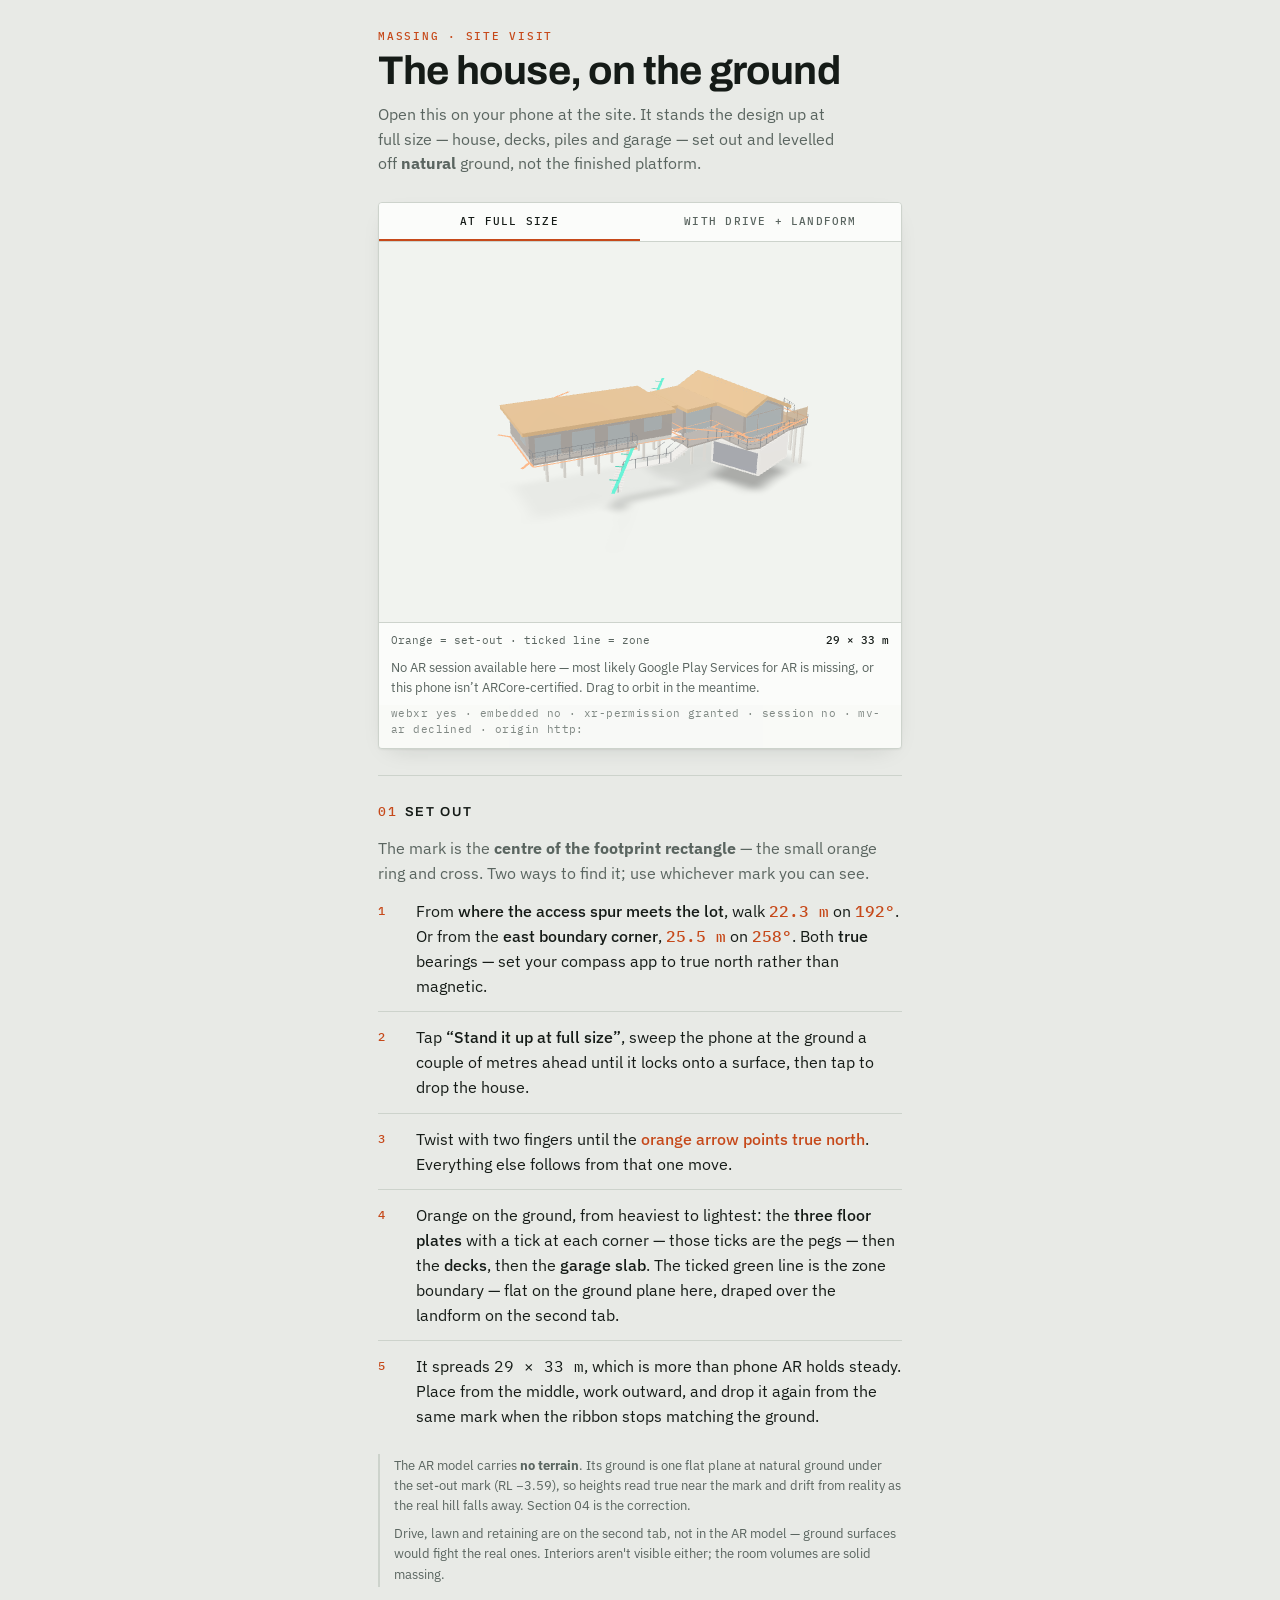
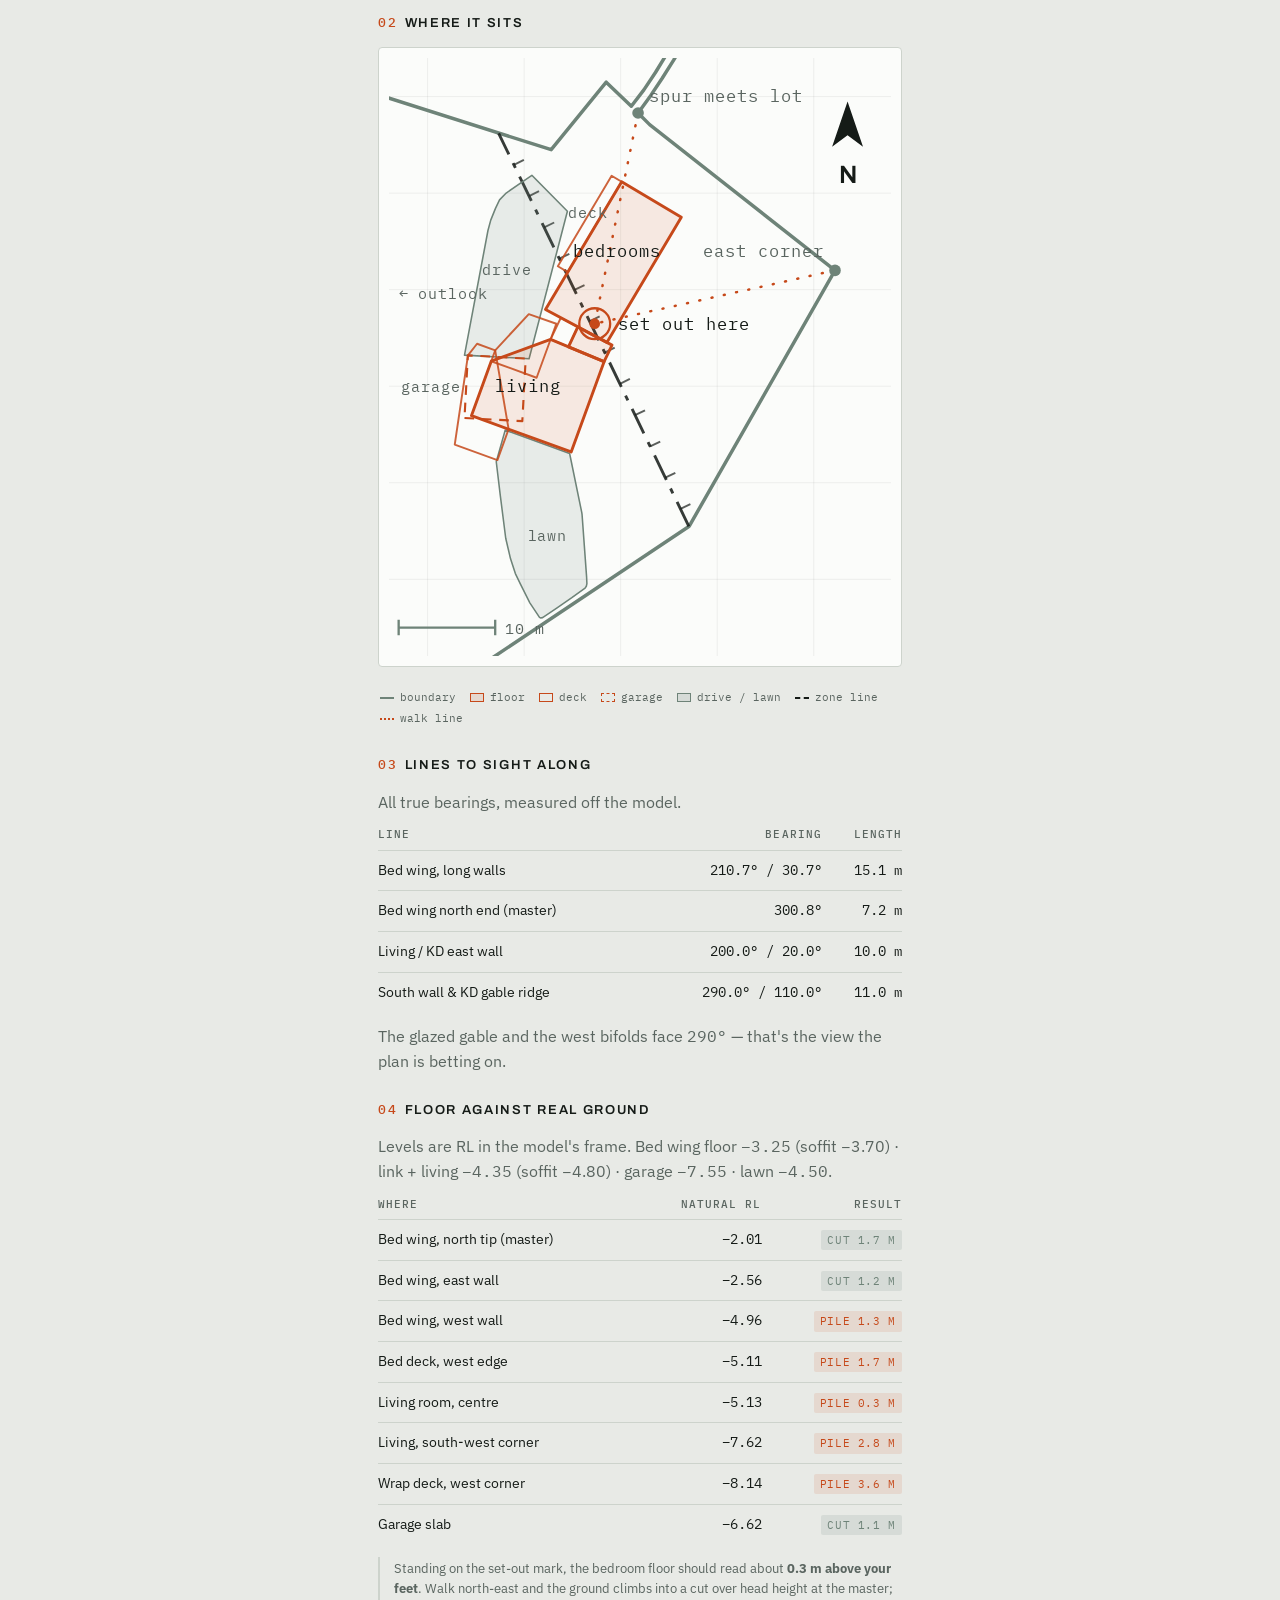
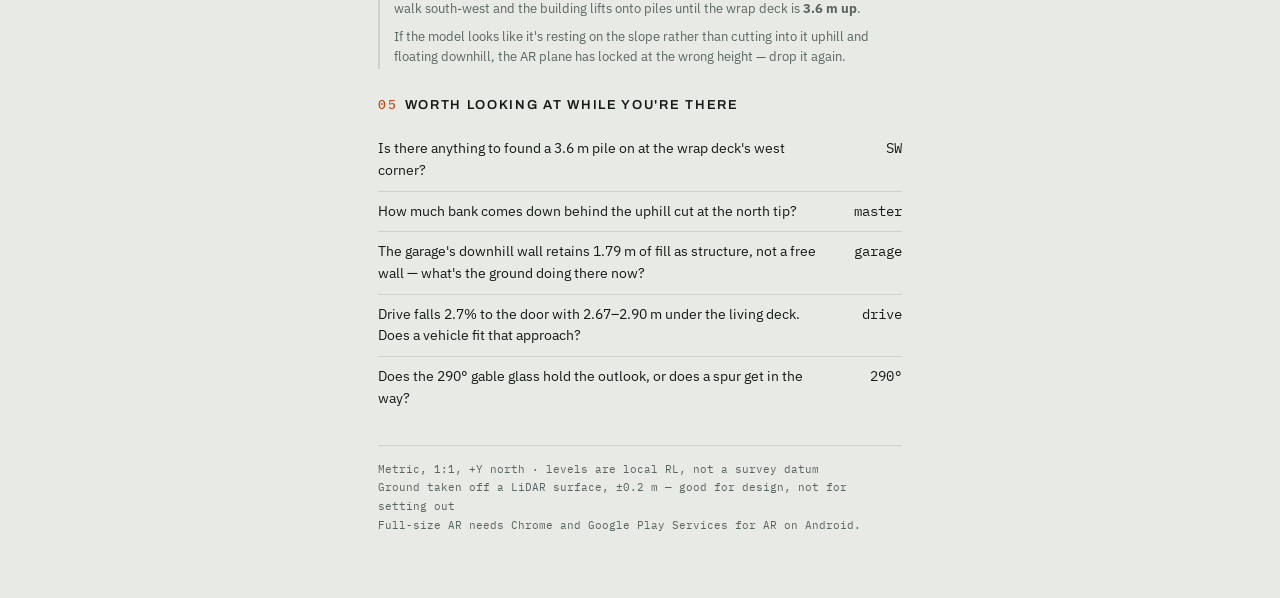
==== index.html @ f51c86c5 "v1 view" ====
<!doctype html><html lang="en"><head><meta charset="utf-8"><meta name="viewport" content="width=device-width,initial-scale=1"><meta name="color-scheme" content="light dark"><meta name="robots" content="noindex, nofollow"><meta name="description" content="Full-size AR massing viewer for a hillside house."><title>Site Massing Viewer</title><style>html,body{margin:0}img{max-width:100%}</style></head><body><link rel="preconnect" href="https://fonts.googleapis.com">
<link rel="preconnect" href="https://fonts.gstatic.com" crossorigin>
<link rel="stylesheet" href="https://fonts.googleapis.com/css2?family=Archivo:wght@500;600;700&family=IBM+Plex+Mono:wght@400;500&family=IBM+Plex+Sans:wght@400;500&display=swap">
<style>
:root{
  --ground:#E8EAE6; --surface:#FBFCFA; --surface-2:#F1F3EF;
  --ink:#151B17; --ink-2:#5A6560; --line:#CDD3CC;
  --accent:#C6491A; --accent-ink:#fff; --accent-soft:rgba(198,73,26,.11);
  --sage:#6E8378; --sage-soft:rgba(110,131,120,.14); --grid:rgba(21,27,23,.07);
  --shadow:0 1px 2px rgba(21,27,23,.06),0 8px 24px -12px rgba(21,27,23,.18);
}
@media (prefers-color-scheme: dark){
  :root:not([data-theme="light"]){
    --ground:#0E1310; --surface:#151C17; --surface-2:#1B241E;
    --ink:#E6EAE5; --ink-2:#8F9C95; --line:#2A352D;
    --accent:#F2703A; --accent-ink:#1A0E07; --accent-soft:rgba(242,112,58,.15);
    --sage:#8FA396; --sage-soft:rgba(143,163,150,.14); --grid:rgba(230,234,229,.06);
    --shadow:0 1px 2px rgba(0,0,0,.4),0 8px 24px -12px rgba(0,0,0,.6);
  }
}
:root[data-theme="dark"]{
  --ground:#0E1310; --surface:#151C17; --surface-2:#1B241E;
  --ink:#E6EAE5; --ink-2:#8F9C95; --line:#2A352D;
  --accent:#F2703A; --accent-ink:#1A0E07; --accent-soft:rgba(242,112,58,.15);
  --sage:#8FA396; --sage-soft:rgba(143,163,150,.14); --grid:rgba(230,234,229,.06);
  --shadow:0 1px 2px rgba(0,0,0,.4),0 8px 24px -12px rgba(0,0,0,.6);
}
*{box-sizing:border-box}
body{
  margin:0; background:var(--ground); color:var(--ink);
  font-family:"IBM Plex Sans",system-ui,-apple-system,"Segoe UI",sans-serif;
  font-size:16px; line-height:1.55; -webkit-text-size-adjust:100%;
}
.wrap{max-width:560px; margin:0 auto; padding:28px 18px 64px; display:flex; flex-direction:column; gap:26px}
.eyebrow{
  font-family:"IBM Plex Mono",ui-monospace,monospace; font-size:11px; font-weight:500;
  letter-spacing:.16em; text-transform:uppercase; color:var(--accent); margin:0;
}
h1{
  font-family:Archivo,system-ui,sans-serif; font-weight:700; font-size:clamp(30px,8vw,40px);
  line-height:1.02; letter-spacing:-.02em; margin:6px 0 0; text-wrap:balance;
}
.lede{margin:10px 0 0; color:var(--ink-2); max-width:46ch}
h2{
  font-family:Archivo,system-ui,sans-serif; font-weight:600; font-size:13px;
  letter-spacing:.13em; text-transform:uppercase; margin:0 0 2px; color:var(--ink);
}
h2 .n{color:var(--accent); font-family:"IBM Plex Mono",monospace; font-weight:500; margin-right:.55em}
section{display:flex; flex-direction:column; gap:12px}
section > p{margin:0; color:var(--ink-2)}
.rule{height:1px; background:var(--line); border:0; margin:0}
.viewer{background:var(--surface-2); border:1px solid var(--line); border-radius:4px; overflow:hidden; box-shadow:var(--shadow)}
.tabs{display:flex; border-bottom:1px solid var(--line); background:var(--surface)}
.tabs button{
  flex:1; appearance:none; background:none; border:0; border-bottom:2px solid transparent;
  padding:11px 8px; cursor:pointer; color:var(--ink-2);
  font-family:"IBM Plex Mono",monospace; font-size:11px; font-weight:500;
  letter-spacing:.11em; text-transform:uppercase;
}
.tabs button[aria-selected="true"]{color:var(--ink); border-bottom-color:var(--accent)}
.tabs button:focus-visible{outline:2px solid var(--accent); outline-offset:-2px}
model-viewer{width:100%; height:min(60vh,380px); display:block; background-color:var(--surface-2); --poster-color:transparent}
.arbar{
  display:block; width:100%; appearance:none; border:0; cursor:pointer;
  background:var(--accent); color:var(--accent-ink);
  font-family:Archivo,sans-serif; font-weight:600; font-size:16px;
  letter-spacing:.02em; padding:16px 18px; text-align:center;
}
.arbar[hidden]{display:none}
.arbar:active{filter:brightness(.92)}
.arbar:focus-visible{outline:2px solid var(--ink); outline-offset:-4px}
.vfoot{
  display:flex; justify-content:space-between; gap:10px; align-items:baseline;
  padding:9px 12px; border-top:1px solid var(--line); background:var(--surface);
  font-family:"IBM Plex Mono",monospace; font-size:11px; color:var(--ink-2);
}
.vfoot b{color:var(--ink); font-weight:500}
#arnote{padding:0 12px 8px; margin:0; font-size:12.5px; color:var(--ink-2); background:var(--surface)}
#ardiag{padding:0 12px 10px; margin:0; background:var(--surface); font-family:"IBM Plex Mono",monospace; font-size:10.5px; letter-spacing:.04em; color:var(--ink-2); opacity:.75}
#arlog{margin:0; padding:10px 12px 12px; background:var(--surface-2); border-top:1px solid var(--line);
  font-family:"IBM Plex Mono",monospace; font-size:11px; line-height:1.5; color:var(--ink);
  white-space:pre-wrap; word-break:break-word; max-height:220px; overflow:auto}
#arlog[hidden]{display:none}
ol.steps{list-style:none; margin:0; padding:0; display:flex; flex-direction:column}
ol.steps li{display:grid; grid-template-columns:26px 1fr; gap:0 12px; padding:13px 0; border-top:1px solid var(--line)}
ol.steps li:first-child{border-top:0; padding-top:2px}
.step-n{font-family:"IBM Plex Mono",monospace; font-size:12px; font-weight:500; color:var(--accent); padding-top:3px}
.step-b{margin:0}
.step-b b{font-weight:500}
.mono{font-family:"IBM Plex Mono",monospace; font-variant-numeric:tabular-nums}
.hl{color:var(--accent); font-weight:500}
.plan{background:var(--surface); border:1px solid var(--line); border-radius:4px; padding:10px}
.plan svg{display:block; width:100%; height:auto}
.legend{display:flex; flex-wrap:wrap; gap:4px 14px; padding:10px 2px 2px; font-family:"IBM Plex Mono",monospace; font-size:11px; color:var(--ink-2)}
.legend span{display:flex; align-items:center; gap:6px}
.sw{width:14px; height:2px; background:var(--sage)}
.sw.f{height:9px; background:var(--accent-soft); border:1px solid var(--accent)}
.sw.o{height:9px; background:none; border:1px solid var(--accent)}
.sw.g{height:9px; background:none; border:1px dashed var(--accent)}
.sw.p{height:9px; background:var(--sage-soft); border:1px solid var(--sage)}
.sw.d{background:none; border-top:2px dotted var(--accent)}
.sw.z{background:none; border-top:2px dashed var(--ink)}
.tbl{width:100%; border-collapse:collapse; font-size:14px}
.tbl th{
  text-align:left; font-family:"IBM Plex Mono",monospace; font-weight:500;
  font-size:10.5px; letter-spacing:.1em; text-transform:uppercase; color:var(--ink-2);
  padding:0 0 7px; border-bottom:1px solid var(--line);
}
.tbl td{padding:9px 0; border-bottom:1px solid var(--line); vertical-align:top}
.tbl td:first-child{padding-right:12px}
.tbl td.num{font-family:"IBM Plex Mono",monospace; font-variant-numeric:tabular-nums; text-align:right; white-space:nowrap; padding-left:10px}
.tbl tr:last-child td{border-bottom:0}
.tag{
  display:inline-block; font-family:"IBM Plex Mono",monospace; font-size:10.5px;
  letter-spacing:.06em; text-transform:uppercase; padding:2px 6px; border-radius:2px;
  background:var(--accent-soft); color:var(--accent); white-space:nowrap;
}
.tag.cut{background:var(--sage-soft); color:var(--sage)}
.scroll{overflow-x:auto}
.note{font-size:13px; color:var(--ink-2); border-left:2px solid var(--line); padding:2px 0 2px 14px; margin:0; display:flex; flex-direction:column; gap:8px}
.note p{margin:0}
.gauge{display:flex; flex-direction:column; gap:7px; background:var(--surface); border:1px solid var(--line); border-radius:4px; padding:14px}
.gauge-top{display:flex; justify-content:space-between; align-items:baseline; font-family:"IBM Plex Mono",monospace; font-size:11px; color:var(--ink-2)}
.gauge-top b{font-family:Archivo,sans-serif; font-size:22px; font-weight:700; color:var(--ink); letter-spacing:-.01em}
.bar{position:relative; height:10px; background:var(--sage-soft); border-radius:1px; overflow:hidden}
.bar i{position:absolute; inset:0 auto 0 0; background:var(--accent); border-radius:1px}
.gauge-foot{font-size:13px; color:var(--ink-2); margin:0}
footer{font-family:"IBM Plex Mono",monospace; font-size:11px; color:var(--ink-2); border-top:1px solid var(--line); padding-top:14px; line-height:1.7}
@media (prefers-reduced-motion:reduce){*{animation:none !important; transition:none !important}}
</style>

<div class="wrap">

  <header>
    <p class="eyebrow">Massing &middot; site visit</p>
    <h1>The house, on the ground</h1>
    <p class="lede">Open this on your phone at the site. It stands the design up at full size &mdash; house, decks, piles and garage &mdash; set out and levelled off <b>natural</b> ground, not the finished platform.</p>
  </header>

  <div class="viewer">
    <div class="tabs" role="tablist" aria-label="Model">
      <button id="tab-house" role="tab" aria-selected="true" aria-controls="mv">At full size</button>
      <button id="tab-site" role="tab" aria-selected="false" aria-controls="mv">With drive + landform</button>
    </div>
    <model-viewer id="mv" alt="Massing model: bedroom wing, link, gabled living pavilion, decks, piles and garage"
      camera-controls touch-action="pan-y" shadow-intensity="0.9" shadow-softness="0.7"
      exposure="1.05" ar ar-modes="webxr" ar-scale="fixed" ar-placement="floor"
      xr-environment camera-orbit="215deg 68deg auto" min-field-of-view="12deg">
    </model-viewer>
    <button id="enterar" class="arbar" hidden>Stand it up at full size &mdash; 1:1</button>
    <div class="vfoot">
      <span id="vlabel">Orange = set-out &middot; ticked line = zone</span>
      <span><b class="mono">29 &times; 33 m</b></span>
    </div>
    <p id="arnote">Checking whether this phone can do AR&hellip;</p>
    <pre id="arlog" hidden></pre>
  </div>

  <hr class="rule">

  <section>
    <h2><span class="n">01</span>Set out</h2>
    <p>The mark is the <b>centre of the footprint rectangle</b> &mdash; the small orange ring and cross. Two ways to find it; use whichever mark you can see.</p>
    <ol class="steps">
      <li><span class="step-n">1</span><p class="step-b">From <b>where the access spur meets the lot</b>, walk <span class="mono hl">22.3 m</span> on <span class="mono hl">192&deg;</span>. Or from the <b>east boundary corner</b>, <span class="mono hl">25.5 m</span> on <span class="mono hl">258&deg;</span>. Both <b>true</b> bearings &mdash; set your compass app to true north rather than magnetic.</p></li>
      <li><span class="step-n">2</span><p class="step-b">Tap <b>&ldquo;Stand it up at full size&rdquo;</b>, sweep the phone at the ground a couple of metres ahead until it locks onto a surface, then tap to drop the house.</p></li>
      <li><span class="step-n">3</span><p class="step-b">Twist with two fingers until the <span class="hl">orange arrow points true north</span>. Everything else follows from that one move.</p></li>
      <li><span class="step-n">4</span><p class="step-b">Orange on the ground, from heaviest to lightest: the <b>three floor plates</b> with a tick at each corner &mdash; those ticks are the pegs &mdash; then the <b>decks</b>, then the <b>garage slab</b>. The ticked green line is the zone boundary &mdash; flat on the ground plane here, draped over the landform on the second tab.</p></li>
      <li><span class="step-n">5</span><p class="step-b">It spreads <span class="mono">29 &times; 33 m</span>, which is more than phone AR holds steady. Place from the middle, work outward, and drop it again from the same mark when the ribbon stops matching the ground.</p></li>
    </ol>
    <div class="note">
      <p>The AR model carries <b>no terrain</b>. Its ground is one flat plane at natural ground under the set-out mark (RL &minus;3.59), so heights read true near the mark and drift from reality as the real hill falls away. Section 04 is the correction.</p>
      <p>Drive, lawn and retaining are on the second tab, not in the AR model &mdash; ground surfaces would fight the real ones. Interiors aren't visible either; the room volumes are solid massing.</p>
    </div>
  </section>

  <section>
    <h2><span class="n">02</span>Where it sits</h2>
    <div class="plan">
      <svg viewBox="-34 -24 52 62" role="img" aria-label="Plan, north up: floor plates, decks, garage slab, drive and lawn inside the boundary, with walk lines from two boundary marks to the set-out point.">
<defs><style>
.g{stroke:var(--grid);stroke-width:.09;fill:none}
.zn{stroke:var(--ink);stroke-width:.3;stroke-dasharray:2.8 1.0 .55 1.0;fill:none;opacity:.85}
.zt{stroke:var(--ink);stroke-width:.2;fill:none;opacity:.7}
.b{stroke:var(--sage);stroke-width:.36;fill:none;stroke-linejoin:round}
.pv{fill:var(--sage-soft);stroke:var(--sage);stroke-width:.16;stroke-linejoin:round}
.f{fill:var(--accent-soft);stroke:var(--accent);stroke-width:.3;stroke-linejoin:round}
.dk{fill:none;stroke:var(--accent);stroke-width:.2;stroke-linejoin:round;opacity:.85}
.gar{fill:none;stroke:var(--accent);stroke-width:.22;stroke-dasharray:1.0 .8;stroke-linejoin:round}
.wl{stroke:var(--accent);stroke-width:.26;stroke-dasharray:.1 1.2;stroke-linecap:round;fill:none}
.dot{fill:var(--accent)}.ring{fill:none;stroke:var(--accent);stroke-width:.24}.mk{fill:var(--sage)}
.t{font-family:"IBM Plex Mono",monospace;font-size:1.8px;fill:var(--ink-2);letter-spacing:.06em}
.t.k{fill:var(--ink)}.t.s{font-size:1.55px}
.nlbl{font-family:Archivo,sans-serif;font-weight:600;font-size:2.6px;fill:var(--ink)}
</style></defs>
<path class="g" d="M-30 -24 L-30 38"/><path class="g" d="M-20 -24 L-20 38"/><path class="g" d="M-10 -24 L-10 38"/><path class="g" d="M0 -24 L0 38"/><path class="g" d="M10 -24 L10 38"/><path class="g" d="M-34 30 L18 30"/><path class="g" d="M-34 20 L18 20"/><path class="g" d="M-34 10 L18 10"/><path class="g" d="M-34 0 L18 0"/><path class="g" d="M-34 -10 L18 -10"/><path class="g" d="M-34 -20 L18 -20"/>
<path class="b" d="M77.60 -149.40 L77.50 -148.40 L69.50 -144.60 L41.30 -129.20 L39.10 -128.00 L37.00 -126.70 L34.90 -125.30 L32.90 -123.90 L31.00 -122.40 L29.10 -120.80 L27.30 -119.20 L25.60 -117.50 L23.90 -115.70 L22.20 -113.90 L20.70 -112.10 L19.20 -110.20 L17.90 -108.20 L16.60 -106.20 L15.40 -104.10 L14.20 -102.00 L13.20 -99.80 L12.20 -97.50 L11.30 -95.20 L10.60 -92.80 L9.90 -90.50 L9.30 -88.00 L8.90 -85.60 L7.30 -75.30 L7.10 -73.80 L2.80 -44.40 L2.40 -42.20 L2.00 -40.10 L1.50 -38.00 L0.90 -35.80 L0.20 -33.70 L-0.60 -31.70 L-1.50 -29.70 L-2.40 -27.70 L-3.40 -25.70 L-4.50 -23.80 L-5.70 -21.90 L-6.90 -20.10 L-8.20 -18.30 L-7.00 -17.10 L12.20 -2.00 L-2.90 24.50 L-59.00 62.00 L-84.60 79.20 L-183.20 145.20 L-186.20 96.10 L-196.50 61.80 L-212.80 43.90 L-188.90 56.20 L-164.60 38.20 L-73.00 41.00 L-53.00 -23.80 L-52.40 -25.70 L-17.20 -14.50 L-11.50 -21.50 L-8.90 -19.00 L-7.60 -20.70 L-6.40 -22.50 L-5.30 -24.30 L-4.20 -26.20 L-3.20 -28.10 L-2.30 -30.10 L-1.40 -32.10 L-0.70 -34.10 L0.00 -36.20 L0.60 -38.20 L1.10 -40.30 L1.60 -42.40 L1.90 -44.60 L6.20 -74.10 L6.50 -75.60 L8.00 -85.70 L8.40 -87.90 L8.80 -90.00 L9.40 -92.10 L10.00 -94.10 L10.70 -96.20 L11.50 -98.20 L12.40 -100.20 L13.40 -102.40 L14.60 -104.50 L15.80 -106.70 L17.10 -108.70 L18.50 -110.70 L20.00 -112.60 L21.60 -114.50 L23.20 -116.30 L24.90 -118.10 L26.70 -119.80 L28.60 -121.50 L30.50 -123.10 L32.40 -124.60 L34.40 -126.00 L36.50 -127.40 L38.60 -128.70 L40.70 -130.00 L69.00 -145.40 Z"/>
<path class="zn" d="M-2.94 24.51 L-22.64 -16.20"/><path class="zt" d="M-3.81 22.71 L-2.78 22.21"/><path class="zt" d="M-5.38 19.47 L-4.34 18.97"/><path class="zt" d="M-6.95 16.23 L-5.91 15.73"/><path class="zt" d="M-8.52 12.99 L-7.48 12.49"/><path class="zt" d="M-10.08 9.75 L-9.05 9.25"/><path class="zt" d="M-11.65 6.51 L-10.62 6.01"/><path class="zt" d="M-13.22 3.27 L-12.18 2.77"/><path class="zt" d="M-14.79 0.03 L-13.75 -0.47"/><path class="zt" d="M-16.36 -3.21 L-15.32 -3.72"/><path class="zt" d="M-17.92 -6.45 L-16.89 -6.96"/><path class="zt" d="M-19.49 -9.70 L-18.46 -10.20"/><path class="zt" d="M-21.06 -12.94 L-20.03 -13.44"/>
<path class="pv" d="M-26.18 6.78 L-19.49 7.15 L-15.52 -8.13 L-19.20 -11.85 L-21.86 -10.01 L-22.55 -9.30 L-22.97 -8.42 L-23.46 -7.21 L-23.75 -6.13 Z"/><path class="pv" d="M-22.89 17.82 L-22.47 21.34 L-21.91 25.75 L-21.41 27.88 L-20.91 29.41 L-20.41 30.44 L-19.41 32.44 L-18.41 33.94 L-18.31 34.00 L-18.09 33.97 L-16.59 32.97 L-15.06 31.91 L-13.69 30.91 L-13.56 30.72 L-13.50 30.44 L-13.53 29.78 L-14.00 23.31 L-14.03 23.09 L-15.29 16.97 L-21.96 14.54 Z"/>
<path class="wl" d="M-8.20 -18.30 L-12.69 3.52"/><path class="wl" d="M12.20 -2.00 L-12.69 3.52"/>
<path class="gar" d="M-26.18 13.29 L-20.19 13.62 L-19.84 7.13 L-25.83 6.80 Z"/>
<path class="dk" d="M-16.51 -2.43 L-15.48 -1.82 L-9.90 -11.18 L-10.94 -11.80 Z"/><path class="dk" d="M-27.19 16.04 L-22.77 17.65 L-21.61 14.45 L-23.00 6.28 L-24.88 5.60 L-25.82 6.80 Z"/><path class="dk" d="M-23.41 7.41 L-18.71 9.12 L-16.67 3.53 L-19.52 2.53 L-23.00 6.28 Z"/><path class="dk" d="M-17.26 5.14 L-15.41 5.92 L-14.44 3.86 L-16.20 2.91 Z"/>
<path class="f" d="M-17.79 2.06 L-11.43 5.46 L-3.72 -7.50 L-9.90 -11.18 Z"/><path class="f" d="M-25.46 13.05 L-15.13 16.81 L-11.72 7.46 L-17.26 5.14 L-23.41 7.41 Z"/><path class="f" d="M-15.41 5.92 L-11.72 7.46 L-10.90 5.74 L-14.44 3.86 Z"/>
<circle class="mk" cx="-8.20" cy="-18.30" r="0.6"/><text class="t" x="-7.10" y="-19.40" text-anchor="start">spur meets lot</text>
<circle class="mk" cx="12.20" cy="-2.00" r="0.6"/><text class="t" x="11.10" y="-3.40" text-anchor="end">east corner</text>
<circle class="ring" cx="-12.69" cy="3.52" r="1.6"/><circle class="dot" cx="-12.69" cy="3.52" r="0.55"/><text class="t k" x="-10.29" y="4.22">set out here</text>
<text class="t k" x="-10.4" y="-3.4" text-anchor="middle">bedrooms</text>
<text class="t k" x="-19.6" y="10.6" text-anchor="middle">living</text>
<text class="t s" x="-13.4" y="-7.4" text-anchor="middle">deck</text>
<text class="t s" x="-26.6" y="10.6" text-anchor="end">garage</text>
<text class="t s" x="-21.8" y="-1.5" text-anchor="middle">drive</text>
<text class="t s" x="-17.6" y="26.0" text-anchor="middle">lawn</text>
<text class="t s" x="-33.0" y="1.0">← outlook</text>
<path d="M13.5 -19.5 L11.9 -14.8 L13.5 -16.0 L15.1 -14.8 Z" fill="var(--ink)"/><text class="nlbl" x="13.5" y="-11.1" text-anchor="middle">N</text>
<path class="b" style="stroke-width:.24" d="M-33 35.0 L-23 35.0 M-33 34.2 L-33 35.8 M-23 34.2 L-23 35.8"/><text class="t s" x="-22.0" y="35.7">10 m</text>
</svg>
    </div>
    <div class="legend">
      <span><i class="sw"></i>boundary</span>
      <span><i class="sw f"></i>floor</span>
      <span><i class="sw o"></i>deck</span>
      <span><i class="sw g"></i>garage</span>
      <span><i class="sw p"></i>drive / lawn</span>
      <span><i class="sw z"></i>zone line</span>
      <span><i class="sw d"></i>walk line</span>
    </div>
  </section>

  <section>
    <h2><span class="n">03</span>Lines to sight along</h2>
    <p>All true bearings, measured off the model.</p>
    <table class="tbl">
      <thead><tr><th>Line</th><th style="text-align:right">Bearing</th><th style="text-align:right">Length</th></tr></thead>
      <tbody>
        <tr><td>Bed wing, long walls</td><td class="num">210.7&deg; / 30.7&deg;</td><td class="num">15.1 m</td></tr>
        <tr><td>Bed wing north end (master)</td><td class="num">300.8&deg;</td><td class="num">7.2 m</td></tr>
        <tr><td>Living / KD east wall</td><td class="num">200.0&deg; / 20.0&deg;</td><td class="num">10.0 m</td></tr>
        <tr><td>South wall &amp; KD gable ridge</td><td class="num">290.0&deg; / 110.0&deg;</td><td class="num">11.0 m</td></tr>
      </tbody>
    </table>
    <p>The glazed gable and the west bifolds face <span class="mono">290&deg;</span> &mdash; that's the view the plan is betting on.</p>
  </section>

  <section>
    <h2><span class="n">04</span>Floor against real ground</h2>
    <p>Levels are RL in the model's frame. Bed wing floor <span class="mono">&minus;3.25</span> (soffit &minus;3.70) &middot; link + living <span class="mono">&minus;4.35</span> (soffit &minus;4.80) &middot; garage <span class="mono">&minus;7.55</span> &middot; lawn <span class="mono">&minus;4.50</span>.</p>
    <div class="scroll">
      <table class="tbl">
        <thead><tr><th>Where</th><th style="text-align:right">Natural RL</th><th style="text-align:right">Result</th></tr></thead>
        <tbody>
          <tr><td>Bed wing, north tip (master)</td><td class="num">&minus;2.01</td><td class="num"><span class="tag cut">cut 1.7 m</span></td></tr>
          <tr><td>Bed wing, east wall</td><td class="num">&minus;2.56</td><td class="num"><span class="tag cut">cut 1.2 m</span></td></tr>
          <tr><td>Bed wing, west wall</td><td class="num">&minus;4.96</td><td class="num"><span class="tag">pile 1.3 m</span></td></tr>
          <tr><td>Bed deck, west edge</td><td class="num">&minus;5.11</td><td class="num"><span class="tag">pile 1.7 m</span></td></tr>
          <tr><td>Living room, centre</td><td class="num">&minus;5.13</td><td class="num"><span class="tag">pile 0.3 m</span></td></tr>
          <tr><td>Living, south-west corner</td><td class="num">&minus;7.62</td><td class="num"><span class="tag">pile 2.8 m</span></td></tr>
          <tr><td>Wrap deck, west corner</td><td class="num">&minus;8.14</td><td class="num"><span class="tag">pile 3.6 m</span></td></tr>
          <tr><td>Garage slab</td><td class="num">&minus;6.62</td><td class="num"><span class="tag cut">cut 1.1 m</span></td></tr>
        </tbody>
      </table>
    </div>
    <div class="note">
      <p>Standing on the set-out mark, the bedroom floor should read about <b>0.3 m above your feet</b>. Walk north-east and the ground climbs into a cut over head height at the master; walk south-west and the building lifts onto piles until the wrap deck is <b>3.6 m up</b>.</p>
      <p>If the model looks like it's resting on the slope rather than cutting into it uphill and floating downhill, the AR plane has locked at the wrong height &mdash; drop it again.</p>
    </div>
  </section>

  <section>
    <h2><span class="n">05</span>Worth looking at while you're there</h2>
    <table class="tbl">
      <tbody>
        <tr><td>Is there anything to found a 3.6 m pile on at the wrap deck's west corner?</td><td class="num">SW</td></tr>
        <tr><td>How much bank comes down behind the uphill cut at the north tip?</td><td class="num">master</td></tr>
        <tr><td>The garage's downhill wall retains 1.79 m of fill as structure, not a free wall &mdash; what's the ground doing there now?</td><td class="num">garage</td></tr>
        <tr><td>Drive falls 2.7% to the door with 2.67&ndash;2.90 m under the living deck. Does a vehicle fit that approach?</td><td class="num">drive</td></tr>
        <tr><td>Does the 290&deg; gable glass hold the outlook, or does a spur get in the way?</td><td class="num">290&deg;</td></tr>
      </tbody>
    </table>
  </section>

  <footer>
    Metric, 1:1, +Y north &middot; levels are local RL, not a survey datum<br>
    Ground taken off a LiDAR surface, &plusmn;0.2 m &mdash; good for design, not for setting out<br>
    Full-size AR needs Chrome and Google Play Services for AR on Android.
  </footer>

</div>

<script type="module">/**
 * @license
 * Copyright 2019 Google LLC
 * SPDX-License-Identifier: BSD-3-Clause
 */
const t=globalThis,e=t.ShadowRoot&&(void 0===t.ShadyCSS||t.ShadyCSS.nativeShadow)&&"adoptedStyleSheets"in Document.prototype&&"replace"in CSSStyleSheet.prototype,i=Symbol(),n=new WeakMap;let r=class{constructor(t,e,n){if(this._$cssResult$=!0,n!==i)throw Error("CSSResult is not constructable. Use `unsafeCSS` or `css` instead.");this.cssText=t,this.t=e}get styleSheet(){let t=this.o;const i=this.t;if(e&&void 0===t){const e=void 0!==i&&1===i.length;e&&(t=n.get(i)),void 0===t&&((this.o=t=new CSSStyleSheet).replaceSync(this.cssText),e&&n.set(i,t))}return t}toString(){return this.cssText}};const s=e?t=>t:t=>t instanceof CSSStyleSheet?(t=>{let e="";for(const i of t.cssRules)e+=i.cssText;return(t=>new r("string"==typeof t?t:t+"",void 0,i))(e)})(t):t,{is:a,defineProperty:o,getOwnPropertyDescriptor:l,getOwnPropertyNames:c,getOwnPropertySymbols:h,getPrototypeOf:u}=Object,d=globalThis,p=d.trustedTypes,A=p?p.emptyScript:"",g=d.reactiveElementPolyfillSupport,m=(t,e)=>t,f={toAttribute(t,e){switch(e){case Boolean:t=t?A:null;break;case Object:case Array:t=null==t?t:JSON.stringify(t)}return t},fromAttribute(t,e){let i=t;switch(e){case Boolean:i=null!==t;break;case Number:i=null===t?null:Number(t);break;case Object:case Array:try{i=JSON.parse(t)}catch(t){i=null}}return i}},b=(t,e)=>!a(t,e),v={attribute:!0,type:String,converter:f,reflect:!1,useDefault:!1,hasChanged:b};
/**
 * @license
 * Copyright 2017 Google LLC
 * SPDX-License-Identifier: BSD-3-Clause
 */Symbol.metadata??=Symbol("metadata"),d.litPropertyMetadata??=new WeakMap;let y=class extends HTMLElement{static addInitializer(t){this._$Ei(),(this.l??=[]).push(t)}static get observedAttributes(){return this.finalize(),this._$Eh&&[...this._$Eh.keys()]}static createProperty(t,e=v){if(e.state&&(e.attribute=!1),this._$Ei(),this.prototype.hasOwnProperty(t)&&((e=Object.create(e)).wrapped=!0),this.elementProperties.set(t,e),!e.noAccessor){const i=Symbol(),n=this.getPropertyDescriptor(t,i,e);void 0!==n&&o(this.prototype,t,n)}}static getPropertyDescriptor(t,e,i){const{get:n,set:r}=l(this.prototype,t)??{get(){return this[e]},set(t){this[e]=t}};return{get:n,set(e){const s=n?.call(this);r?.call(this,e),this.requestUpdate(t,s,i)},configurable:!0,enumerable:!0}}static getPropertyOptions(t){return this.elementProperties.get(t)??v}static _$Ei(){if(this.hasOwnProperty(m("elementProperties")))return;const t=u(this);t.finalize(),void 0!==t.l&&(this.l=[...t.l]),this.elementProperties=new Map(t.elementProperties)}static finalize(){if(this.hasOwnProperty(m("finalized")))return;if(this.finalized=!0,this._$Ei(),this.hasOwnProperty(m("properties"))){const t=this.properties,e=[...c(t),...h(t)];for(const i of e)this.createProperty(i,t[i])}const t=this[Symbol.metadata];if(null!==t){const e=litPropertyMetadata.get(t);if(void 0!==e)for(const[t,i]of e)this.elementProperties.set(t,i)}this._$Eh=new Map;for(const[t,e]of this.elementProperties){const i=this._$Eu(t,e);void 0!==i&&this._$Eh.set(i,t)}this.elementStyles=this.finalizeStyles(this.styles)}static finalizeStyles(t){const e=[];if(Array.isArray(t)){const i=new Set(t.flat(1/0).reverse());for(const t of i)e.unshift(s(t))}else void 0!==t&&e.push(s(t));return e}static _$Eu(t,e){const i=e.attribute;return!1===i?void 0:"string"==typeof i?i:"string"==typeof t?t.toLowerCase():void 0}constructor(){super(),this._$Ep=void 0,this.isUpdatePending=!1,this.hasUpdated=!1,this._$Em=null,this._$Ev()}_$Ev(){this._$ES=new Promise(t=>this.enableUpdating=t),this._$AL=new Map,this._$E_(),this.requestUpdate(),this.constructor.l?.forEach(t=>t(this))}addController(t){(this._$EO??=new Set).add(t),void 0!==this.renderRoot&&this.isConnected&&t.hostConnected?.()}removeController(t){this._$EO?.delete(t)}_$E_(){const t=new Map,e=this.constructor.elementProperties;for(const i of e.keys())this.hasOwnProperty(i)&&(t.set(i,this[i]),delete this[i]);t.size>0&&(this._$Ep=t)}createRenderRoot(){const i=this.shadowRoot??this.attachShadow(this.constructor.shadowRootOptions);return((i,n)=>{if(e)i.adoptedStyleSheets=n.map(t=>t instanceof CSSStyleSheet?t:t.styleSheet);else for(const e of n){const n=document.createElement("style"),r=t.litNonce;void 0!==r&&n.setAttribute("nonce",r),n.textContent=e.cssText,i.appendChild(n)}})(i,this.constructor.elementStyles),i}connectedCallback(){this.renderRoot??=this.createRenderRoot(),this.enableUpdating(!0),this._$EO?.forEach(t=>t.hostConnected?.())}enableUpdating(t){}disconnectedCallback(){this._$EO?.forEach(t=>t.hostDisconnected?.())}attributeChangedCallback(t,e,i){this._$AK(t,i)}_$ET(t,e){const i=this.constructor.elementProperties.get(t),n=this.constructor._$Eu(t,i);if(void 0!==n&&!0===i.reflect){const r=(void 0!==i.converter?.toAttribute?i.converter:f).toAttribute(e,i.type);this._$Em=t,null==r?this.removeAttribute(n):this.setAttribute(n,r),this._$Em=null}}_$AK(t,e){const i=this.constructor,n=i._$Eh.get(t);if(void 0!==n&&this._$Em!==n){const t=i.getPropertyOptions(n),r="function"==typeof t.converter?{fromAttribute:t.converter}:void 0!==t.converter?.fromAttribute?t.converter:f;this._$Em=n;const s=r.fromAttribute(e,t.type);this[n]=s??this._$Ej?.get(n)??s,this._$Em=null}}requestUpdate(t,e,i,n=!1,r){if(void 0!==t){const s=this.constructor;if(!1===n&&(r=this[t]),i??=s.getPropertyOptions(t),!((i.hasChanged??b)(r,e)||i.useDefault&&i.reflect&&r===this._$Ej?.get(t)&&!this.hasAttribute(s._$Eu(t,i))))return;this.C(t,e,i)}!1===this.isUpdatePending&&(this._$ES=this._$EP())}C(t,e,{useDefault:i,reflect:n,wrapped:r},s){i&&!(this._$Ej??=new Map).has(t)&&(this._$Ej.set(t,s??e??this[t]),!0!==r||void 0!==s)||(this._$AL.has(t)||(this.hasUpdated||i||(e=void 0),this._$AL.set(t,e)),!0===n&&this._$Em!==t&&(this._$Eq??=new Set).add(t))}async _$EP(){this.isUpdatePending=!0;try{await this._$ES}catch(t){Promise.reject(t)}const t=this.scheduleUpdate();return null!=t&&await t,!this.isUpdatePending}scheduleUpdate(){return this.performUpdate()}performUpdate(){if(!this.isUpdatePending)return;if(!this.hasUpdated){if(this.renderRoot??=this.createRenderRoot(),this._$Ep){for(const[t,e]of this._$Ep)this[t]=e;this._$Ep=void 0}const t=this.constructor.elementProperties;if(t.size>0)for(const[e,i]of t){const{wrapped:t}=i,n=this[e];!0!==t||this._$AL.has(e)||void 0===n||this.C(e,void 0,i,n)}}let t=!1;const e=this._$AL;try{t=this.shouldUpdate(e),t?(this.willUpdate(e),this._$EO?.forEach(t=>t.hostUpdate?.()),this.update(e)):this._$EM()}catch(e){throw t=!1,this._$EM(),e}t&&this._$AE(e)}willUpdate(t){}_$AE(t){this._$EO?.forEach(t=>t.hostUpdated?.()),this.hasUpdated||(this.hasUpdated=!0,this.firstUpdated(t)),this.updated(t)}_$EM(){this._$AL=new Map,this.isUpdatePending=!1}get updateComplete(){return this.getUpdateComplete()}getUpdateComplete(){return this._$ES}shouldUpdate(t){return!0}update(t){this._$Eq&&=this._$Eq.forEach(t=>this._$ET(t,this[t])),this._$EM()}updated(t){}firstUpdated(t){}};y.elementStyles=[],y.shadowRootOptions={mode:"open"},y[m("elementProperties")]=new Map,y[m("finalized")]=new Map,g?.({ReactiveElement:y}),(d.reactiveElementVersions??=[]).push("2.1.2");
/**
 * @license
 * Copyright 2017 Google LLC
 * SPDX-License-Identifier: BSD-3-Clause
 */
const x=globalThis,_=t=>t,E=x.trustedTypes,S=E?E.createPolicy("lit-html",{createHTML:t=>t}):void 0,C="$lit$",w=`lit$${Math.random().toFixed(9).slice(2)}$`,M="?"+w,I=`<${M}>`,T=document,B=()=>T.createComment(""),R=t=>null===t||"object"!=typeof t&&"function"!=typeof t,D=Array.isArray,L="[ \t\n\f\r]",P=/<(?:(!--|\/[^a-zA-Z])|(\/?[a-zA-Z][^>\s]*)|(\/?$))/g,F=/-->/g,U=/>/g,N=RegExp(`>|${L}(?:([^\\s"'>=/]+)(${L}*=${L}*(?:[^ \t\n\f\r"'\`<>=]|("|')|))|$)`,"g"),O=/'/g,k=/"/g,Q=/^(?:script|style|textarea|title)$/i,G=(t=>(e,...i)=>({_$litType$:t,strings:e,values:i}))(1),z=Symbol.for("lit-noChange"),H=Symbol.for("lit-nothing"),V=new WeakMap,q=T.createTreeWalker(T,129);function j(t,e){if(!D(t)||!t.hasOwnProperty("raw"))throw Error("invalid template strings array");return void 0!==S?S.createHTML(e):e}const W=(t,e)=>{const i=t.length-1,n=[];let r,s=2===e?"<svg>":3===e?"<math>":"",a=P;for(let e=0;e<i;e++){const i=t[e];let o,l,c=-1,h=0;for(;h<i.length&&(a.lastIndex=h,l=a.exec(i),null!==l);)h=a.lastIndex,a===P?"!--"===l[1]?a=F:void 0!==l[1]?a=U:void 0!==l[2]?(Q.test(l[2])&&(r=RegExp("</"+l[2],"g")),a=N):void 0!==l[3]&&(a=N):a===N?">"===l[0]?(a=r??P,c=-1):void 0===l[1]?c=-2:(c=a.lastIndex-l[2].length,o=l[1],a=void 0===l[3]?N:'"'===l[3]?k:O):a===k||a===O?a=N:a===F||a===U?a=P:(a=N,r=void 0);const u=a===N&&t[e+1].startsWith("/>")?" ":"";s+=a===P?i+I:c>=0?(n.push(o),i.slice(0,c)+C+i.slice(c)+w+u):i+w+(-2===c?e:u)}return[j(t,s+(t[i]||"<?>")+(2===e?"</svg>":3===e?"</math>":"")),n]};let X=class t{constructor({strings:e,_$litType$:i},n){let r;this.parts=[];let s=0,a=0;const o=e.length-1,l=this.parts,[c,h]=W(e,i);if(this.el=t.createElement(c,n),q.currentNode=this.el.content,2===i||3===i){const t=this.el.content.firstChild;t.replaceWith(...t.childNodes)}for(;null!==(r=q.nextNode())&&l.length<o;){if(1===r.nodeType){if(r.hasAttributes())for(const t of r.getAttributeNames())if(t.endsWith(C)){const e=h[a++],i=r.getAttribute(t).split(w),n=/([.?@])?(.*)/.exec(e);l.push({type:1,index:s,name:n[2],strings:i,ctor:"."===n[1]?Z:"?"===n[1]?tt:"@"===n[1]?et:$}),r.removeAttribute(t)}else t.startsWith(w)&&(l.push({type:6,index:s}),r.removeAttribute(t));if(Q.test(r.tagName)){const t=r.textContent.split(w),e=t.length-1;if(e>0){r.textContent=E?E.emptyScript:"";for(let i=0;i<e;i++)r.append(t[i],B()),q.nextNode(),l.push({type:2,index:++s});r.append(t[e],B())}}}else if(8===r.nodeType)if(r.data===M)l.push({type:2,index:s});else{let t=-1;for(;-1!==(t=r.data.indexOf(w,t+1));)l.push({type:7,index:s}),t+=w.length-1}s++}}static createElement(t,e){const i=T.createElement("template");return i.innerHTML=t,i}};function K(t,e,i=t,n){if(e===z)return e;let r=void 0!==n?i._$Co?.[n]:i._$Cl;const s=R(e)?void 0:e._$litDirective$;return r?.constructor!==s&&(r?._$AO?.(!1),void 0===s?r=void 0:(r=new s(t),r._$AT(t,i,n)),void 0!==n?(i._$Co??=[])[n]=r:i._$Cl=r),void 0!==r&&(e=K(t,r._$AS(t,e.values),r,n)),e}class J{constructor(t,e){this._$AV=[],this._$AN=void 0,this._$AD=t,this._$AM=e}get parentNode(){return this._$AM.parentNode}get _$AU(){return this._$AM._$AU}u(t){const{el:{content:e},parts:i}=this._$AD,n=(t?.creationScope??T).importNode(e,!0);q.currentNode=n;let r=q.nextNode(),s=0,a=0,o=i[0];for(;void 0!==o;){if(s===o.index){let e;2===o.type?e=new Y(r,r.nextSibling,this,t):1===o.type?e=new o.ctor(r,o.name,o.strings,this,t):6===o.type&&(e=new it(r,this,t)),this._$AV.push(e),o=i[++a]}s!==o?.index&&(r=q.nextNode(),s++)}return q.currentNode=T,n}p(t){let e=0;for(const i of this._$AV)void 0!==i&&(void 0!==i.strings?(i._$AI(t,i,e),e+=i.strings.length-2):i._$AI(t[e])),e++}}class Y{get _$AU(){return this._$AM?._$AU??this._$Cv}constructor(t,e,i,n){this.type=2,this._$AH=H,this._$AN=void 0,this._$AA=t,this._$AB=e,this._$AM=i,this.options=n,this._$Cv=n?.isConnected??!0}get parentNode(){let t=this._$AA.parentNode;const e=this._$AM;return void 0!==e&&11===t?.nodeType&&(t=e.parentNode),t}get startNode(){return this._$AA}get endNode(){return this._$AB}_$AI(t,e=this){t=K(this,t,e),R(t)?t===H||null==t||""===t?(this._$AH!==H&&this._$AR(),this._$AH=H):t!==this._$AH&&t!==z&&this._(t):void 0!==t._$litType$?this.$(t):void 0!==t.nodeType?this.T(t):(t=>D(t)||"function"==typeof t?.[Symbol.iterator])(t)?this.k(t):this._(t)}O(t){return this._$AA.parentNode.insertBefore(t,this._$AB)}T(t){this._$AH!==t&&(this._$AR(),this._$AH=this.O(t))}_(t){this._$AH!==H&&R(this._$AH)?this._$AA.nextSibling.data=t:this.T(T.createTextNode(t)),this._$AH=t}$(t){const{values:e,_$litType$:i}=t,n="number"==typeof i?this._$AC(t):(void 0===i.el&&(i.el=X.createElement(j(i.h,i.h[0]),this.options)),i);if(this._$AH?._$AD===n)this._$AH.p(e);else{const t=new J(n,this),i=t.u(this.options);t.p(e),this.T(i),this._$AH=t}}_$AC(t){let e=V.get(t.strings);return void 0===e&&V.set(t.strings,e=new X(t)),e}k(t){D(this._$AH)||(this._$AH=[],this._$AR());const e=this._$AH;let i,n=0;for(const r of t)n===e.length?e.push(i=new Y(this.O(B()),this.O(B()),this,this.options)):i=e[n],i._$AI(r),n++;n<e.length&&(this._$AR(i&&i._$AB.nextSibling,n),e.length=n)}_$AR(t=this._$AA.nextSibling,e){for(this._$AP?.(!1,!0,e);t!==this._$AB;){const e=_(t).nextSibling;_(t).remove(),t=e}}setConnected(t){void 0===this._$AM&&(this._$Cv=t,this._$AP?.(t))}}class ${get tagName(){return this.element.tagName}get _$AU(){return this._$AM._$AU}constructor(t,e,i,n,r){this.type=1,this._$AH=H,this._$AN=void 0,this.element=t,this.name=e,this._$AM=n,this.options=r,i.length>2||""!==i[0]||""!==i[1]?(this._$AH=Array(i.length-1).fill(new String),this.strings=i):this._$AH=H}_$AI(t,e=this,i,n){const r=this.strings;let s=!1;if(void 0===r)t=K(this,t,e,0),s=!R(t)||t!==this._$AH&&t!==z,s&&(this._$AH=t);else{const n=t;let a,o;for(t=r[0],a=0;a<r.length-1;a++)o=K(this,n[i+a],e,a),o===z&&(o=this._$AH[a]),s||=!R(o)||o!==this._$AH[a],o===H?t=H:t!==H&&(t+=(o??"")+r[a+1]),this._$AH[a]=o}s&&!n&&this.j(t)}j(t){t===H?this.element.removeAttribute(this.name):this.element.setAttribute(this.name,t??"")}}let Z=class extends ${constructor(){super(...arguments),this.type=3}j(t){this.element[this.name]=t===H?void 0:t}};class tt extends ${constructor(){super(...arguments),this.type=4}j(t){this.element.toggleAttribute(this.name,!!t&&t!==H)}}class et extends ${constructor(t,e,i,n,r){super(t,e,i,n,r),this.type=5}_$AI(t,e=this){if((t=K(this,t,e,0)??H)===z)return;const i=this._$AH,n=t===H&&i!==H||t.capture!==i.capture||t.once!==i.once||t.passive!==i.passive,r=t!==H&&(i===H||n);n&&this.element.removeEventListener(this.name,this,i),r&&this.element.addEventListener(this.name,this,t),this._$AH=t}handleEvent(t){"function"==typeof this._$AH?this._$AH.call(this.options?.host??this.element,t):this._$AH.handleEvent(t)}}class it{constructor(t,e,i){this.element=t,this.type=6,this._$AN=void 0,this._$AM=e,this.options=i}get _$AU(){return this._$AM._$AU}_$AI(t){K(this,t)}}const nt=x.litHtmlPolyfillSupport;nt?.(X,Y),(x.litHtmlVersions??=[]).push("3.3.3");const rt=(t,e,i)=>{const n=i?.renderBefore??e;let r=n._$litPart$;if(void 0===r){const t=i?.renderBefore??null;n._$litPart$=r=new Y(e.insertBefore(B(),t),t,void 0,i??{})}return r._$AI(t),r
/**
 * @license
 * Copyright 2017 Google LLC
 * SPDX-License-Identifier: BSD-3-Clause
 */},st=globalThis;let at=class extends y{constructor(){super(...arguments),this.renderOptions={host:this},this._$Do=void 0}createRenderRoot(){const t=super.createRenderRoot();return this.renderOptions.renderBefore??=t.firstChild,t}update(t){const e=this.render();this.hasUpdated||(this.renderOptions.isConnected=this.isConnected),super.update(t),this._$Do=rt(e,this.renderRoot,this.renderOptions)}connectedCallback(){super.connectedCallback(),this._$Do?.setConnected(!0)}disconnectedCallback(){super.disconnectedCallback(),this._$Do?.setConnected(!1)}render(){return z}};at._$litElement$=!0,at.finalized=!0,st.litElementHydrateSupport?.({LitElement:at});const ot=st.litElementPolyfillSupport;ot?.({LitElement:at}),(st.litElementVersions??=[]).push("4.2.2");
/**
 * @license
 * Copyright 2017 Google LLC
 * SPDX-License-Identifier: BSD-3-Clause
 */
const lt={attribute:!0,type:String,converter:f,reflect:!1,hasChanged:b},ct=(t=lt,e,i)=>{const{kind:n,metadata:r}=i;let s=globalThis.litPropertyMetadata.get(r);if(void 0===s&&globalThis.litPropertyMetadata.set(r,s=new Map),"setter"===n&&((t=Object.create(t)).wrapped=!0),s.set(i.name,t),"accessor"===n){const{name:n}=i;return{set(i){const r=e.get.call(this);e.set.call(this,i),this.requestUpdate(n,r,t,!0,i)},init(e){return void 0!==e&&this.C(n,void 0,t,e),e}}}if("setter"===n){const{name:n}=i;return function(i){const r=this[n];e.call(this,i),this.requestUpdate(n,r,t,!0,i)}}throw Error("Unsupported decorator location: "+n)};function ht(t){return(e,i)=>"object"==typeof i?ct(t,e,i):((t,e,i)=>{const n=e.hasOwnProperty(i);return e.constructor.createProperty(i,t),n?Object.getOwnPropertyDescriptor(e,i):void 0})(t,e,i)}
/* @license
 * Copyright 2026 Google LLC. All Rights Reserved.
 * Licensed under the Apache License, Version 2.0 (the 'License');
 * you may not use this file except in compliance with the License.
 * You may obtain a copy of the License at
 *
 *     http://www.apache.org/licenses/LICENSE-2.0
 *
 * Unless required by applicable law or agreed to in writing, software
 * distributed under the License is distributed on an 'AS IS' BASIS,
 * WITHOUT WARRANTIES OR CONDITIONS OF ANY KIND, either express or implied.
 * See the License for the specific language governing permissions and
 * limitations under the License.
 */var ut=function(t,e,i,n){for(var r,s=arguments.length,a=s<3?e:null===n?n=Object.getOwnPropertyDescriptor(e,i):n,o=t.length-1;o>=0;o--)(r=t[o])&&(a=(s<3?r(a):s>3?r(e,i,a):r(e,i))||a);return s>3&&a&&Object.defineProperty(e,i,a),a};class dt extends y{constructor(){super(...arguments),this.src=null,this.offset=null,this.orientation=null,this.scale=null,this.background=!1}static get is(){return"extra-model"}updated(t){if(super.updated(t),t.has("src")||t.has("offset")||t.has("orientation")||t.has("scale")||t.has("background")){const e=t.has("src");this.dispatchEvent(new CustomEvent("extra-model-changed",{bubbles:!0,composed:!0,detail:{srcChanged:e,src:this.src,offset:this.offset,orientation:this.orientation,scale:this.scale,background:this.background}}))}}}ut([ht({type:String})],dt.prototype,"src",void 0),ut([ht({type:String})],dt.prototype,"offset",void 0),ut([ht({type:String})],dt.prototype,"orientation",void 0),ut([ht({type:String})],dt.prototype,"scale",void 0),ut([ht({type:Boolean})],dt.prototype,"background",void 0),customElements.define("extra-model",dt);
/**
 * @license
 * Copyright 2010-2026 Three.js Authors
 * SPDX-License-Identifier: MIT
 */
const pt="183",At=1,gt=3,mt=0,ft=1,bt=2,vt=100,yt=101,xt=102,_t=200,Et=201,St=202,Ct=203,wt=204,Mt=205,It=206,Tt=207,Bt=208,Rt=209,Dt=210,Lt=211,Pt=212,Ft=213,Ut=214,Nt=0,Ot=1,kt=2,Qt=3,Gt=4,zt=5,Ht=6,Vt=7,qt=0,jt=1,Wt=2,Xt=1,Kt=2,Jt=3,Yt=4,$t=5,Zt=6,te=7,ee="attached",ie=300,ne=301,re=302,se=303,ae=304,oe=306,le=1e3,ce=1001,he=1002,ue=1003,de=1004,pe=1005,Ae=1006,ge=1007,me=1008,fe=1009,be=1010,ve=1011,ye=1012,xe=1013,_e=1014,Ee=1015,Se=1016,Ce=1017,we=1018,Me=1020,Ie=35902,Te=35899,Be=1022,Re=1023,De=1026,Le=1027,Pe=1028,Fe=1029,Ue=1030,Ne=1031,Oe=1033,ke=33776,Qe=33777,Ge=33778,ze=33779,He=35840,Ve=35841,qe=35842,je=35843,We=36196,Xe=37492,Ke=37496,Je=37488,Ye=37489,$e=37490,Ze=37491,ti=37808,ei=37809,ii=37810,ni=37811,ri=37812,si=37813,ai=37814,oi=37815,li=37816,ci=37817,hi=37818,ui=37819,di=37820,pi=37821,Ai=36492,gi=36494,mi=36495,fi=36283,bi=36284,vi=36285,yi=36286,xi=2200,_i=2201,Ei=2202,Si=2300,Ci=2301,wi=2302,Mi=2400,Ii=2401,Ti=2402,Bi=2500,Ri="",Di="srgb",Li="srgb-linear",Pi="linear",Fi="srgb",Ui=7680,Ni=512,Oi=513,ki=514,Qi=515,Gi=516,zi=517,Hi=518,Vi=519,qi=35044,ji="300 es",Wi=2e3,Xi=2001;function Ki(t){return document.createElementNS("http://www.w3.org/1999/xhtml",t)}function Ji(){const t=Ki("canvas");return t.style.display="block",t}const Yi={};function $i(...t){const e="THREE."+t.shift();console.log(e,...t)}function Zi(t){const e=t[0];if("string"==typeof e&&e.startsWith("TSL:")){const e=t[1];e&&e.isStackTrace?t[0]+=" "+e.getLocation():t[1]='Stack trace not available. Enable "THREE.Node.captureStackTrace" to capture stack traces.'}return t}function tn(...t){const e="THREE."+(t=Zi(t)).shift();{const i=t[0];i&&i.isStackTrace?console.warn(i.getError(e)):console.warn(e,...t)}}function en(...t){const e="THREE."+(t=Zi(t)).shift();{const i=t[0];i&&i.isStackTrace?console.error(i.getError(e)):console.error(e,...t)}}function nn(...t){const e=t.join(" ");e in Yi||(Yi[e]=!0,tn(...t))}const rn={[Nt]:1,[kt]:6,[Gt]:7,[Qt]:5,[Ot]:0,[Ht]:2,[Vt]:4,[zt]:3};class sn{addEventListener(t,e){void 0===this._listeners&&(this._listeners={});const i=this._listeners;void 0===i[t]&&(i[t]=[]),-1===i[t].indexOf(e)&&i[t].push(e)}hasEventListener(t,e){const i=this._listeners;return void 0!==i&&(void 0!==i[t]&&-1!==i[t].indexOf(e))}removeEventListener(t,e){const i=this._listeners;if(void 0===i)return;const n=i[t];if(void 0!==n){const t=n.indexOf(e);-1!==t&&n.splice(t,1)}}dispatchEvent(t){const e=this._listeners;if(void 0===e)return;const i=e[t.type];if(void 0!==i){t.target=this;const e=i.slice(0);for(let i=0,n=e.length;i<n;i++)e[i].call(this,t);t.target=null}}}const an=["00","01","02","03","04","05","06","07","08","09","0a","0b","0c","0d","0e","0f","10","11","12","13","14","15","16","17","18","19","1a","1b","1c","1d","1e","1f","20","21","22","23","24","25","26","27","28","29","2a","2b","2c","2d","2e","2f","30","31","32","33","34","35","36","37","38","39","3a","3b","3c","3d","3e","3f","40","41","42","43","44","45","46","47","48","49","4a","4b","4c","4d","4e","4f","50","51","52","53","54","55","56","57","58","59","5a","5b","5c","5d","5e","5f","60","61","62","63","64","65","66","67","68","69","6a","6b","6c","6d","6e","6f","70","71","72","73","74","75","76","77","78","79","7a","7b","7c","7d","7e","7f","80","81","82","83","84","85","86","87","88","89","8a","8b","8c","8d","8e","8f","90","91","92","93","94","95","96","97","98","99","9a","9b","9c","9d","9e","9f","a0","a1","a2","a3","a4","a5","a6","a7","a8","a9","aa","ab","ac","ad","ae","af","b0","b1","b2","b3","b4","b5","b6","b7","b8","b9","ba","bb","bc","bd","be","bf","c0","c1","c2","c3","c4","c5","c6","c7","c8","c9","ca","cb","cc","cd","ce","cf","d0","d1","d2","d3","d4","d5","d6","d7","d8","d9","da","db","dc","dd","de","df","e0","e1","e2","e3","e4","e5","e6","e7","e8","e9","ea","eb","ec","ed","ee","ef","f0","f1","f2","f3","f4","f5","f6","f7","f8","f9","fa","fb","fc","fd","fe","ff"];let on=1234567;const ln=Math.PI/180,cn=180/Math.PI;function hn(){const t=4294967295*Math.random()|0,e=4294967295*Math.random()|0,i=4294967295*Math.random()|0,n=4294967295*Math.random()|0;return(an[255&t]+an[t>>8&255]+an[t>>16&255]+an[t>>24&255]+"-"+an[255&e]+an[e>>8&255]+"-"+an[e>>16&15|64]+an[e>>24&255]+"-"+an[63&i|128]+an[i>>8&255]+"-"+an[i>>16&255]+an[i>>24&255]+an[255&n]+an[n>>8&255]+an[n>>16&255]+an[n>>24&255]).toLowerCase()}function un(t,e,i){return Math.max(e,Math.min(i,t))}function dn(t,e){return(t%e+e)%e}function pn(t,e,i){return(1-i)*t+i*e}function An(t,e){switch(e.constructor){case Float32Array:return t;case Uint32Array:return t/4294967295;case Uint16Array:return t/65535;case Uint8Array:return t/255;case Int32Array:return Math.max(t/2147483647,-1);case Int16Array:return Math.max(t/32767,-1);case Int8Array:return Math.max(t/127,-1);default:throw new Error("Invalid component type.")}}function gn(t,e){switch(e.constructor){case Float32Array:return t;case Uint32Array:return Math.round(4294967295*t);case Uint16Array:return Math.round(65535*t);case Uint8Array:return Math.round(255*t);case Int32Array:return Math.round(2147483647*t);case Int16Array:return Math.round(32767*t);case Int8Array:return Math.round(127*t);default:throw new Error("Invalid component type.")}}const mn={DEG2RAD:ln,RAD2DEG:cn,generateUUID:hn,clamp:un,euclideanModulo:dn,mapLinear:function(t,e,i,n,r){return n+(t-e)*(r-n)/(i-e)},inverseLerp:function(t,e,i){return t!==e?(i-t)/(e-t):0},lerp:pn,damp:function(t,e,i,n){return pn(t,e,1-Math.exp(-i*n))},pingpong:function(t,e=1){return e-Math.abs(dn(t,2*e)-e)},smoothstep:function(t,e,i){return t<=e?0:t>=i?1:(t=(t-e)/(i-e))*t*(3-2*t)},smootherstep:function(t,e,i){return t<=e?0:t>=i?1:(t=(t-e)/(i-e))*t*t*(t*(6*t-15)+10)},randInt:function(t,e){return t+Math.floor(Math.random()*(e-t+1))},randFloat:function(t,e){return t+Math.random()*(e-t)},randFloatSpread:function(t){return t*(.5-Math.random())},seededRandom:function(t){void 0!==t&&(on=t);let e=on+=1831565813;return e=Math.imul(e^e>>>15,1|e),e^=e+Math.imul(e^e>>>7,61|e),((e^e>>>14)>>>0)/4294967296},degToRad:function(t){return t*ln},radToDeg:function(t){return t*cn},isPowerOfTwo:function(t){return!(t&t-1)&&0!==t},ceilPowerOfTwo:function(t){return Math.pow(2,Math.ceil(Math.log(t)/Math.LN2))},floorPowerOfTwo:function(t){return Math.pow(2,Math.floor(Math.log(t)/Math.LN2))},setQuaternionFromProperEuler:function(t,e,i,n,r){const s=Math.cos,a=Math.sin,o=s(i/2),l=a(i/2),c=s((e+n)/2),h=a((e+n)/2),u=s((e-n)/2),d=a((e-n)/2),p=s((n-e)/2),A=a((n-e)/2);switch(r){case"XYX":t.set(o*h,l*u,l*d,o*c);break;case"YZY":t.set(l*d,o*h,l*u,o*c);break;case"ZXZ":t.set(l*u,l*d,o*h,o*c);break;case"XZX":t.set(o*h,l*A,l*p,o*c);break;case"YXY":t.set(l*p,o*h,l*A,o*c);break;case"ZYZ":t.set(l*A,l*p,o*h,o*c);break;default:tn("MathUtils: .setQuaternionFromProperEuler() encountered an unknown order: "+r)}},normalize:gn,denormalize:An};class fn{constructor(t=0,e=0){fn.prototype.isVector2=!0,this.x=t,this.y=e}get width(){return this.x}set width(t){this.x=t}get height(){return this.y}set height(t){this.y=t}set(t,e){return this.x=t,this.y=e,this}setScalar(t){return this.x=t,this.y=t,this}setX(t){return this.x=t,this}setY(t){return this.y=t,this}setComponent(t,e){switch(t){case 0:this.x=e;break;case 1:this.y=e;break;default:throw new Error("index is out of range: "+t)}return this}getComponent(t){switch(t){case 0:return this.x;case 1:return this.y;default:throw new Error("index is out of range: "+t)}}clone(){return new this.constructor(this.x,this.y)}copy(t){return this.x=t.x,this.y=t.y,this}add(t){return this.x+=t.x,this.y+=t.y,this}addScalar(t){return this.x+=t,this.y+=t,this}addVectors(t,e){return this.x=t.x+e.x,this.y=t.y+e.y,this}addScaledVector(t,e){return this.x+=t.x*e,this.y+=t.y*e,this}sub(t){return this.x-=t.x,this.y-=t.y,this}subScalar(t){return this.x-=t,this.y-=t,this}subVectors(t,e){return this.x=t.x-e.x,this.y=t.y-e.y,this}multiply(t){return this.x*=t.x,this.y*=t.y,this}multiplyScalar(t){return this.x*=t,this.y*=t,this}divide(t){return this.x/=t.x,this.y/=t.y,this}divideScalar(t){return this.multiplyScalar(1/t)}applyMatrix3(t){const e=this.x,i=this.y,n=t.elements;return this.x=n[0]*e+n[3]*i+n[6],this.y=n[1]*e+n[4]*i+n[7],this}min(t){return this.x=Math.min(this.x,t.x),this.y=Math.min(this.y,t.y),this}max(t){return this.x=Math.max(this.x,t.x),this.y=Math.max(this.y,t.y),this}clamp(t,e){return this.x=un(this.x,t.x,e.x),this.y=un(this.y,t.y,e.y),this}clampScalar(t,e){return this.x=un(this.x,t,e),this.y=un(this.y,t,e),this}clampLength(t,e){const i=this.length();return this.divideScalar(i||1).multiplyScalar(un(i,t,e))}floor(){return this.x=Math.floor(this.x),this.y=Math.floor(this.y),this}ceil(){return this.x=Math.ceil(this.x),this.y=Math.ceil(this.y),this}round(){return this.x=Math.round(this.x),this.y=Math.round(this.y),this}roundToZero(){return this.x=Math.trunc(this.x),this.y=Math.trunc(this.y),this}negate(){return this.x=-this.x,this.y=-this.y,this}dot(t){return this.x*t.x+this.y*t.y}cross(t){return this.x*t.y-this.y*t.x}lengthSq(){return this.x*this.x+this.y*this.y}length(){return Math.sqrt(this.x*this.x+this.y*this.y)}manhattanLength(){return Math.abs(this.x)+Math.abs(this.y)}normalize(){return this.divideScalar(this.length()||1)}angle(){return Math.atan2(-this.y,-this.x)+Math.PI}angleTo(t){const e=Math.sqrt(this.lengthSq()*t.lengthSq());if(0===e)return Math.PI/2;const i=this.dot(t)/e;return Math.acos(un(i,-1,1))}distanceTo(t){return Math.sqrt(this.distanceToSquared(t))}distanceToSquared(t){const e=this.x-t.x,i=this.y-t.y;return e*e+i*i}manhattanDistanceTo(t){return Math.abs(this.x-t.x)+Math.abs(this.y-t.y)}setLength(t){return this.normalize().multiplyScalar(t)}lerp(t,e){return this.x+=(t.x-this.x)*e,this.y+=(t.y-this.y)*e,this}lerpVectors(t,e,i){return this.x=t.x+(e.x-t.x)*i,this.y=t.y+(e.y-t.y)*i,this}equals(t){return t.x===this.x&&t.y===this.y}fromArray(t,e=0){return this.x=t[e],this.y=t[e+1],this}toArray(t=[],e=0){return t[e]=this.x,t[e+1]=this.y,t}fromBufferAttribute(t,e){return this.x=t.getX(e),this.y=t.getY(e),this}rotateAround(t,e){const i=Math.cos(e),n=Math.sin(e),r=this.x-t.x,s=this.y-t.y;return this.x=r*i-s*n+t.x,this.y=r*n+s*i+t.y,this}random(){return this.x=Math.random(),this.y=Math.random(),this}*[Symbol.iterator](){yield this.x,yield this.y}}class bn{constructor(t=0,e=0,i=0,n=1){this.isQuaternion=!0,this._x=t,this._y=e,this._z=i,this._w=n}static slerpFlat(t,e,i,n,r,s,a){let o=i[n+0],l=i[n+1],c=i[n+2],h=i[n+3],u=r[s+0],d=r[s+1],p=r[s+2],A=r[s+3];if(h!==A||o!==u||l!==d||c!==p){let t=o*u+l*d+c*p+h*A;t<0&&(u=-u,d=-d,p=-p,A=-A,t=-t);let e=1-a;if(t<.9995){const i=Math.acos(t),n=Math.sin(i);e=Math.sin(e*i)/n,o=o*e+u*(a=Math.sin(a*i)/n),l=l*e+d*a,c=c*e+p*a,h=h*e+A*a}else{o=o*e+u*a,l=l*e+d*a,c=c*e+p*a,h=h*e+A*a;const t=1/Math.sqrt(o*o+l*l+c*c+h*h);o*=t,l*=t,c*=t,h*=t}}t[e]=o,t[e+1]=l,t[e+2]=c,t[e+3]=h}static multiplyQuaternionsFlat(t,e,i,n,r,s){const a=i[n],o=i[n+1],l=i[n+2],c=i[n+3],h=r[s],u=r[s+1],d=r[s+2],p=r[s+3];return t[e]=a*p+c*h+o*d-l*u,t[e+1]=o*p+c*u+l*h-a*d,t[e+2]=l*p+c*d+a*u-o*h,t[e+3]=c*p-a*h-o*u-l*d,t}get x(){return this._x}set x(t){this._x=t,this._onChangeCallback()}get y(){return this._y}set y(t){this._y=t,this._onChangeCallback()}get z(){return this._z}set z(t){this._z=t,this._onChangeCallback()}get w(){return this._w}set w(t){this._w=t,this._onChangeCallback()}set(t,e,i,n){return this._x=t,this._y=e,this._z=i,this._w=n,this._onChangeCallback(),this}clone(){return new this.constructor(this._x,this._y,this._z,this._w)}copy(t){return this._x=t.x,this._y=t.y,this._z=t.z,this._w=t.w,this._onChangeCallback(),this}setFromEuler(t,e=!0){const i=t._x,n=t._y,r=t._z,s=t._order,a=Math.cos,o=Math.sin,l=a(i/2),c=a(n/2),h=a(r/2),u=o(i/2),d=o(n/2),p=o(r/2);switch(s){case"XYZ":this._x=u*c*h+l*d*p,this._y=l*d*h-u*c*p,this._z=l*c*p+u*d*h,this._w=l*c*h-u*d*p;break;case"YXZ":this._x=u*c*h+l*d*p,this._y=l*d*h-u*c*p,this._z=l*c*p-u*d*h,this._w=l*c*h+u*d*p;break;case"ZXY":this._x=u*c*h-l*d*p,this._y=l*d*h+u*c*p,this._z=l*c*p+u*d*h,this._w=l*c*h-u*d*p;break;case"ZYX":this._x=u*c*h-l*d*p,this._y=l*d*h+u*c*p,this._z=l*c*p-u*d*h,this._w=l*c*h+u*d*p;break;case"YZX":this._x=u*c*h+l*d*p,this._y=l*d*h+u*c*p,this._z=l*c*p-u*d*h,this._w=l*c*h-u*d*p;break;case"XZY":this._x=u*c*h-l*d*p,this._y=l*d*h-u*c*p,this._z=l*c*p+u*d*h,this._w=l*c*h+u*d*p;break;default:tn("Quaternion: .setFromEuler() encountered an unknown order: "+s)}return!0===e&&this._onChangeCallback(),this}setFromAxisAngle(t,e){const i=e/2,n=Math.sin(i);return this._x=t.x*n,this._y=t.y*n,this._z=t.z*n,this._w=Math.cos(i),this._onChangeCallback(),this}setFromRotationMatrix(t){const e=t.elements,i=e[0],n=e[4],r=e[8],s=e[1],a=e[5],o=e[9],l=e[2],c=e[6],h=e[10],u=i+a+h;if(u>0){const t=.5/Math.sqrt(u+1);this._w=.25/t,this._x=(c-o)*t,this._y=(r-l)*t,this._z=(s-n)*t}else if(i>a&&i>h){const t=2*Math.sqrt(1+i-a-h);this._w=(c-o)/t,this._x=.25*t,this._y=(n+s)/t,this._z=(r+l)/t}else if(a>h){const t=2*Math.sqrt(1+a-i-h);this._w=(r-l)/t,this._x=(n+s)/t,this._y=.25*t,this._z=(o+c)/t}else{const t=2*Math.sqrt(1+h-i-a);this._w=(s-n)/t,this._x=(r+l)/t,this._y=(o+c)/t,this._z=.25*t}return this._onChangeCallback(),this}setFromUnitVectors(t,e){let i=t.dot(e)+1;return i<1e-8?(i=0,Math.abs(t.x)>Math.abs(t.z)?(this._x=-t.y,this._y=t.x,this._z=0,this._w=i):(this._x=0,this._y=-t.z,this._z=t.y,this._w=i)):(this._x=t.y*e.z-t.z*e.y,this._y=t.z*e.x-t.x*e.z,this._z=t.x*e.y-t.y*e.x,this._w=i),this.normalize()}angleTo(t){return 2*Math.acos(Math.abs(un(this.dot(t),-1,1)))}rotateTowards(t,e){const i=this.angleTo(t);if(0===i)return this;const n=Math.min(1,e/i);return this.slerp(t,n),this}identity(){return this.set(0,0,0,1)}invert(){return this.conjugate()}conjugate(){return this._x*=-1,this._y*=-1,this._z*=-1,this._onChangeCallback(),this}dot(t){return this._x*t._x+this._y*t._y+this._z*t._z+this._w*t._w}lengthSq(){return this._x*this._x+this._y*this._y+this._z*this._z+this._w*this._w}length(){return Math.sqrt(this._x*this._x+this._y*this._y+this._z*this._z+this._w*this._w)}normalize(){let t=this.length();return 0===t?(this._x=0,this._y=0,this._z=0,this._w=1):(t=1/t,this._x=this._x*t,this._y=this._y*t,this._z=this._z*t,this._w=this._w*t),this._onChangeCallback(),this}multiply(t){return this.multiplyQuaternions(this,t)}premultiply(t){return this.multiplyQuaternions(t,this)}multiplyQuaternions(t,e){const i=t._x,n=t._y,r=t._z,s=t._w,a=e._x,o=e._y,l=e._z,c=e._w;return this._x=i*c+s*a+n*l-r*o,this._y=n*c+s*o+r*a-i*l,this._z=r*c+s*l+i*o-n*a,this._w=s*c-i*a-n*o-r*l,this._onChangeCallback(),this}slerp(t,e){let i=t._x,n=t._y,r=t._z,s=t._w,a=this.dot(t);a<0&&(i=-i,n=-n,r=-r,s=-s,a=-a);let o=1-e;if(a<.9995){const t=Math.acos(a),l=Math.sin(t);o=Math.sin(o*t)/l,e=Math.sin(e*t)/l,this._x=this._x*o+i*e,this._y=this._y*o+n*e,this._z=this._z*o+r*e,this._w=this._w*o+s*e,this._onChangeCallback()}else this._x=this._x*o+i*e,this._y=this._y*o+n*e,this._z=this._z*o+r*e,this._w=this._w*o+s*e,this.normalize();return this}slerpQuaternions(t,e,i){return this.copy(t).slerp(e,i)}random(){const t=2*Math.PI*Math.random(),e=2*Math.PI*Math.random(),i=Math.random(),n=Math.sqrt(1-i),r=Math.sqrt(i);return this.set(n*Math.sin(t),n*Math.cos(t),r*Math.sin(e),r*Math.cos(e))}equals(t){return t._x===this._x&&t._y===this._y&&t._z===this._z&&t._w===this._w}fromArray(t,e=0){return this._x=t[e],this._y=t[e+1],this._z=t[e+2],this._w=t[e+3],this._onChangeCallback(),this}toArray(t=[],e=0){return t[e]=this._x,t[e+1]=this._y,t[e+2]=this._z,t[e+3]=this._w,t}fromBufferAttribute(t,e){return this._x=t.getX(e),this._y=t.getY(e),this._z=t.getZ(e),this._w=t.getW(e),this._onChangeCallback(),this}toJSON(){return this.toArray()}_onChange(t){return this._onChangeCallback=t,this}_onChangeCallback(){}*[Symbol.iterator](){yield this._x,yield this._y,yield this._z,yield this._w}}class vn{constructor(t=0,e=0,i=0){vn.prototype.isVector3=!0,this.x=t,this.y=e,this.z=i}set(t,e,i){return void 0===i&&(i=this.z),this.x=t,this.y=e,this.z=i,this}setScalar(t){return this.x=t,this.y=t,this.z=t,this}setX(t){return this.x=t,this}setY(t){return this.y=t,this}setZ(t){return this.z=t,this}setComponent(t,e){switch(t){case 0:this.x=e;break;case 1:this.y=e;break;case 2:this.z=e;break;default:throw new Error("index is out of range: "+t)}return this}getComponent(t){switch(t){case 0:return this.x;case 1:return this.y;case 2:return this.z;default:throw new Error("index is out of range: "+t)}}clone(){return new this.constructor(this.x,this.y,this.z)}copy(t){return this.x=t.x,this.y=t.y,this.z=t.z,this}add(t){return this.x+=t.x,this.y+=t.y,this.z+=t.z,this}addScalar(t){return this.x+=t,this.y+=t,this.z+=t,this}addVectors(t,e){return this.x=t.x+e.x,this.y=t.y+e.y,this.z=t.z+e.z,this}addScaledVector(t,e){return this.x+=t.x*e,this.y+=t.y*e,this.z+=t.z*e,this}sub(t){return this.x-=t.x,this.y-=t.y,this.z-=t.z,this}subScalar(t){return this.x-=t,this.y-=t,this.z-=t,this}subVectors(t,e){return this.x=t.x-e.x,this.y=t.y-e.y,this.z=t.z-e.z,this}multiply(t){return this.x*=t.x,this.y*=t.y,this.z*=t.z,this}multiplyScalar(t){return this.x*=t,this.y*=t,this.z*=t,this}multiplyVectors(t,e){return this.x=t.x*e.x,this.y=t.y*e.y,this.z=t.z*e.z,this}applyEuler(t){return this.applyQuaternion(xn.setFromEuler(t))}applyAxisAngle(t,e){return this.applyQuaternion(xn.setFromAxisAngle(t,e))}applyMatrix3(t){const e=this.x,i=this.y,n=this.z,r=t.elements;return this.x=r[0]*e+r[3]*i+r[6]*n,this.y=r[1]*e+r[4]*i+r[7]*n,this.z=r[2]*e+r[5]*i+r[8]*n,this}applyNormalMatrix(t){return this.applyMatrix3(t).normalize()}applyMatrix4(t){const e=this.x,i=this.y,n=this.z,r=t.elements,s=1/(r[3]*e+r[7]*i+r[11]*n+r[15]);return this.x=(r[0]*e+r[4]*i+r[8]*n+r[12])*s,this.y=(r[1]*e+r[5]*i+r[9]*n+r[13])*s,this.z=(r[2]*e+r[6]*i+r[10]*n+r[14])*s,this}applyQuaternion(t){const e=this.x,i=this.y,n=this.z,r=t.x,s=t.y,a=t.z,o=t.w,l=2*(s*n-a*i),c=2*(a*e-r*n),h=2*(r*i-s*e);return this.x=e+o*l+s*h-a*c,this.y=i+o*c+a*l-r*h,this.z=n+o*h+r*c-s*l,this}project(t){return this.applyMatrix4(t.matrixWorldInverse).applyMatrix4(t.projectionMatrix)}unproject(t){return this.applyMatrix4(t.projectionMatrixInverse).applyMatrix4(t.matrixWorld)}transformDirection(t){const e=this.x,i=this.y,n=this.z,r=t.elements;return this.x=r[0]*e+r[4]*i+r[8]*n,this.y=r[1]*e+r[5]*i+r[9]*n,this.z=r[2]*e+r[6]*i+r[10]*n,this.normalize()}divide(t){return this.x/=t.x,this.y/=t.y,this.z/=t.z,this}divideScalar(t){return this.multiplyScalar(1/t)}min(t){return this.x=Math.min(this.x,t.x),this.y=Math.min(this.y,t.y),this.z=Math.min(this.z,t.z),this}max(t){return this.x=Math.max(this.x,t.x),this.y=Math.max(this.y,t.y),this.z=Math.max(this.z,t.z),this}clamp(t,e){return this.x=un(this.x,t.x,e.x),this.y=un(this.y,t.y,e.y),this.z=un(this.z,t.z,e.z),this}clampScalar(t,e){return this.x=un(this.x,t,e),this.y=un(this.y,t,e),this.z=un(this.z,t,e),this}clampLength(t,e){const i=this.length();return this.divideScalar(i||1).multiplyScalar(un(i,t,e))}floor(){return this.x=Math.floor(this.x),this.y=Math.floor(this.y),this.z=Math.floor(this.z),this}ceil(){return this.x=Math.ceil(this.x),this.y=Math.ceil(this.y),this.z=Math.ceil(this.z),this}round(){return this.x=Math.round(this.x),this.y=Math.round(this.y),this.z=Math.round(this.z),this}roundToZero(){return this.x=Math.trunc(this.x),this.y=Math.trunc(this.y),this.z=Math.trunc(this.z),this}negate(){return this.x=-this.x,this.y=-this.y,this.z=-this.z,this}dot(t){return this.x*t.x+this.y*t.y+this.z*t.z}lengthSq(){return this.x*this.x+this.y*this.y+this.z*this.z}length(){return Math.sqrt(this.x*this.x+this.y*this.y+this.z*this.z)}manhattanLength(){return Math.abs(this.x)+Math.abs(this.y)+Math.abs(this.z)}normalize(){return this.divideScalar(this.length()||1)}setLength(t){return this.normalize().multiplyScalar(t)}lerp(t,e){return this.x+=(t.x-this.x)*e,this.y+=(t.y-this.y)*e,this.z+=(t.z-this.z)*e,this}lerpVectors(t,e,i){return this.x=t.x+(e.x-t.x)*i,this.y=t.y+(e.y-t.y)*i,this.z=t.z+(e.z-t.z)*i,this}cross(t){return this.crossVectors(this,t)}crossVectors(t,e){const i=t.x,n=t.y,r=t.z,s=e.x,a=e.y,o=e.z;return this.x=n*o-r*a,this.y=r*s-i*o,this.z=i*a-n*s,this}projectOnVector(t){const e=t.lengthSq();if(0===e)return this.set(0,0,0);const i=t.dot(this)/e;return this.copy(t).multiplyScalar(i)}projectOnPlane(t){return yn.copy(this).projectOnVector(t),this.sub(yn)}reflect(t){return this.sub(yn.copy(t).multiplyScalar(2*this.dot(t)))}angleTo(t){const e=Math.sqrt(this.lengthSq()*t.lengthSq());if(0===e)return Math.PI/2;const i=this.dot(t)/e;return Math.acos(un(i,-1,1))}distanceTo(t){return Math.sqrt(this.distanceToSquared(t))}distanceToSquared(t){const e=this.x-t.x,i=this.y-t.y,n=this.z-t.z;return e*e+i*i+n*n}manhattanDistanceTo(t){return Math.abs(this.x-t.x)+Math.abs(this.y-t.y)+Math.abs(this.z-t.z)}setFromSpherical(t){return this.setFromSphericalCoords(t.radius,t.phi,t.theta)}setFromSphericalCoords(t,e,i){const n=Math.sin(e)*t;return this.x=n*Math.sin(i),this.y=Math.cos(e)*t,this.z=n*Math.cos(i),this}setFromCylindrical(t){return this.setFromCylindricalCoords(t.radius,t.theta,t.y)}setFromCylindricalCoords(t,e,i){return this.x=t*Math.sin(e),this.y=i,this.z=t*Math.cos(e),this}setFromMatrixPosition(t){const e=t.elements;return this.x=e[12],this.y=e[13],this.z=e[14],this}setFromMatrixScale(t){const e=this.setFromMatrixColumn(t,0).length(),i=this.setFromMatrixColumn(t,1).length(),n=this.setFromMatrixColumn(t,2).length();return this.x=e,this.y=i,this.z=n,this}setFromMatrixColumn(t,e){return this.fromArray(t.elements,4*e)}setFromMatrix3Column(t,e){return this.fromArray(t.elements,3*e)}setFromEuler(t){return this.x=t._x,this.y=t._y,this.z=t._z,this}setFromColor(t){return this.x=t.r,this.y=t.g,this.z=t.b,this}equals(t){return t.x===this.x&&t.y===this.y&&t.z===this.z}fromArray(t,e=0){return this.x=t[e],this.y=t[e+1],this.z=t[e+2],this}toArray(t=[],e=0){return t[e]=this.x,t[e+1]=this.y,t[e+2]=this.z,t}fromBufferAttribute(t,e){return this.x=t.getX(e),this.y=t.getY(e),this.z=t.getZ(e),this}random(){return this.x=Math.random(),this.y=Math.random(),this.z=Math.random(),this}randomDirection(){const t=Math.random()*Math.PI*2,e=2*Math.random()-1,i=Math.sqrt(1-e*e);return this.x=i*Math.cos(t),this.y=e,this.z=i*Math.sin(t),this}*[Symbol.iterator](){yield this.x,yield this.y,yield this.z}}const yn=new vn,xn=new bn;class _n{constructor(t,e,i,n,r,s,a,o,l){_n.prototype.isMatrix3=!0,this.elements=[1,0,0,0,1,0,0,0,1],void 0!==t&&this.set(t,e,i,n,r,s,a,o,l)}set(t,e,i,n,r,s,a,o,l){const c=this.elements;return c[0]=t,c[1]=n,c[2]=a,c[3]=e,c[4]=r,c[5]=o,c[6]=i,c[7]=s,c[8]=l,this}identity(){return this.set(1,0,0,0,1,0,0,0,1),this}copy(t){const e=this.elements,i=t.elements;return e[0]=i[0],e[1]=i[1],e[2]=i[2],e[3]=i[3],e[4]=i[4],e[5]=i[5],e[6]=i[6],e[7]=i[7],e[8]=i[8],this}extractBasis(t,e,i){return t.setFromMatrix3Column(this,0),e.setFromMatrix3Column(this,1),i.setFromMatrix3Column(this,2),this}setFromMatrix4(t){const e=t.elements;return this.set(e[0],e[4],e[8],e[1],e[5],e[9],e[2],e[6],e[10]),this}multiply(t){return this.multiplyMatrices(this,t)}premultiply(t){return this.multiplyMatrices(t,this)}multiplyMatrices(t,e){const i=t.elements,n=e.elements,r=this.elements,s=i[0],a=i[3],o=i[6],l=i[1],c=i[4],h=i[7],u=i[2],d=i[5],p=i[8],A=n[0],g=n[3],m=n[6],f=n[1],b=n[4],v=n[7],y=n[2],x=n[5],_=n[8];return r[0]=s*A+a*f+o*y,r[3]=s*g+a*b+o*x,r[6]=s*m+a*v+o*_,r[1]=l*A+c*f+h*y,r[4]=l*g+c*b+h*x,r[7]=l*m+c*v+h*_,r[2]=u*A+d*f+p*y,r[5]=u*g+d*b+p*x,r[8]=u*m+d*v+p*_,this}multiplyScalar(t){const e=this.elements;return e[0]*=t,e[3]*=t,e[6]*=t,e[1]*=t,e[4]*=t,e[7]*=t,e[2]*=t,e[5]*=t,e[8]*=t,this}determinant(){const t=this.elements,e=t[0],i=t[1],n=t[2],r=t[3],s=t[4],a=t[5],o=t[6],l=t[7],c=t[8];return e*s*c-e*a*l-i*r*c+i*a*o+n*r*l-n*s*o}invert(){const t=this.elements,e=t[0],i=t[1],n=t[2],r=t[3],s=t[4],a=t[5],o=t[6],l=t[7],c=t[8],h=c*s-a*l,u=a*o-c*r,d=l*r-s*o,p=e*h+i*u+n*d;if(0===p)return this.set(0,0,0,0,0,0,0,0,0);const A=1/p;return t[0]=h*A,t[1]=(n*l-c*i)*A,t[2]=(a*i-n*s)*A,t[3]=u*A,t[4]=(c*e-n*o)*A,t[5]=(n*r-a*e)*A,t[6]=d*A,t[7]=(i*o-l*e)*A,t[8]=(s*e-i*r)*A,this}transpose(){let t;const e=this.elements;return t=e[1],e[1]=e[3],e[3]=t,t=e[2],e[2]=e[6],e[6]=t,t=e[5],e[5]=e[7],e[7]=t,this}getNormalMatrix(t){return this.setFromMatrix4(t).invert().transpose()}transposeIntoArray(t){const e=this.elements;return t[0]=e[0],t[1]=e[3],t[2]=e[6],t[3]=e[1],t[4]=e[4],t[5]=e[7],t[6]=e[2],t[7]=e[5],t[8]=e[8],this}setUvTransform(t,e,i,n,r,s,a){const o=Math.cos(r),l=Math.sin(r);return this.set(i*o,i*l,-i*(o*s+l*a)+s+t,-n*l,n*o,-n*(-l*s+o*a)+a+e,0,0,1),this}scale(t,e){return this.premultiply(En.makeScale(t,e)),this}rotate(t){return this.premultiply(En.makeRotation(-t)),this}translate(t,e){return this.premultiply(En.makeTranslation(t,e)),this}makeTranslation(t,e){return t.isVector2?this.set(1,0,t.x,0,1,t.y,0,0,1):this.set(1,0,t,0,1,e,0,0,1),this}makeRotation(t){const e=Math.cos(t),i=Math.sin(t);return this.set(e,-i,0,i,e,0,0,0,1),this}makeScale(t,e){return this.set(t,0,0,0,e,0,0,0,1),this}equals(t){const e=this.elements,i=t.elements;for(let t=0;t<9;t++)if(e[t]!==i[t])return!1;return!0}fromArray(t,e=0){for(let i=0;i<9;i++)this.elements[i]=t[i+e];return this}toArray(t=[],e=0){const i=this.elements;return t[e]=i[0],t[e+1]=i[1],t[e+2]=i[2],t[e+3]=i[3],t[e+4]=i[4],t[e+5]=i[5],t[e+6]=i[6],t[e+7]=i[7],t[e+8]=i[8],t}clone(){return(new this.constructor).fromArray(this.elements)}}const En=new _n,Sn=(new _n).set(.4123908,.3575843,.1804808,.212639,.7151687,.0721923,.0193308,.1191948,.9505322),Cn=(new _n).set(3.2409699,-1.5373832,-.4986108,-.9692436,1.8759675,.0415551,.0556301,-.203977,1.0569715);function wn(){const t={enabled:!0,workingColorSpace:Li,spaces:{},convert:function(t,e,i){return!1!==this.enabled&&e!==i&&e&&i?(this.spaces[e].transfer===Fi&&(t.r=In(t.r),t.g=In(t.g),t.b=In(t.b)),this.spaces[e].primaries!==this.spaces[i].primaries&&(t.applyMatrix3(this.spaces[e].toXYZ),t.applyMatrix3(this.spaces[i].fromXYZ)),this.spaces[i].transfer===Fi&&(t.r=Tn(t.r),t.g=Tn(t.g),t.b=Tn(t.b)),t):t},workingToColorSpace:function(t,e){return this.convert(t,this.workingColorSpace,e)},colorSpaceToWorking:function(t,e){return this.convert(t,e,this.workingColorSpace)},getPrimaries:function(t){return this.spaces[t].primaries},getTransfer:function(t){return t===Ri?Pi:this.spaces[t].transfer},getToneMappingMode:function(t){return this.spaces[t].outputColorSpaceConfig.toneMappingMode||"standard"},getLuminanceCoefficients:function(t,e=this.workingColorSpace){return t.fromArray(this.spaces[e].luminanceCoefficients)},define:function(t){Object.assign(this.spaces,t)},_getMatrix:function(t,e,i){return t.copy(this.spaces[e].toXYZ).multiply(this.spaces[i].fromXYZ)},_getDrawingBufferColorSpace:function(t){return this.spaces[t].outputColorSpaceConfig.drawingBufferColorSpace},_getUnpackColorSpace:function(t=this.workingColorSpace){return this.spaces[t].workingColorSpaceConfig.unpackColorSpace},fromWorkingColorSpace:function(e,i){return nn("ColorManagement: .fromWorkingColorSpace() has been renamed to .workingToColorSpace()."),t.workingToColorSpace(e,i)},toWorkingColorSpace:function(e,i){return nn("ColorManagement: .toWorkingColorSpace() has been renamed to .colorSpaceToWorking()."),t.colorSpaceToWorking(e,i)}},e=[.64,.33,.3,.6,.15,.06],i=[.2126,.7152,.0722],n=[.3127,.329];return t.define({[Li]:{primaries:e,whitePoint:n,transfer:Pi,toXYZ:Sn,fromXYZ:Cn,luminanceCoefficients:i,workingColorSpaceConfig:{unpackColorSpace:Di},outputColorSpaceConfig:{drawingBufferColorSpace:Di}},[Di]:{primaries:e,whitePoint:n,transfer:Fi,toXYZ:Sn,fromXYZ:Cn,luminanceCoefficients:i,outputColorSpaceConfig:{drawingBufferColorSpace:Di}}}),t}const Mn=wn();function In(t){return t<.04045?.0773993808*t:Math.pow(.9478672986*t+.0521327014,2.4)}function Tn(t){return t<.0031308?12.92*t:1.055*Math.pow(t,.41666)-.055}let Bn;class Rn{static getDataURL(t,e="image/png"){if(/^data:/i.test(t.src))return t.src;if("undefined"==typeof HTMLCanvasElement)return t.src;let i;if(t instanceof HTMLCanvasElement)i=t;else{void 0===Bn&&(Bn=Ki("canvas")),Bn.width=t.width,Bn.height=t.height;const e=Bn.getContext("2d");t instanceof ImageData?e.putImageData(t,0,0):e.drawImage(t,0,0,t.width,t.height),i=Bn}return i.toDataURL(e)}static sRGBToLinear(t){if("undefined"!=typeof HTMLImageElement&&t instanceof HTMLImageElement||"undefined"!=typeof HTMLCanvasElement&&t instanceof HTMLCanvasElement||"undefined"!=typeof ImageBitmap&&t instanceof ImageBitmap){const e=Ki("canvas");e.width=t.width,e.height=t.height;const i=e.getContext("2d");i.drawImage(t,0,0,t.width,t.height);const n=i.getImageData(0,0,t.width,t.height),r=n.data;for(let t=0;t<r.length;t++)r[t]=255*In(r[t]/255);return i.putImageData(n,0,0),e}if(t.data){const e=t.data.slice(0);for(let t=0;t<e.length;t++)e instanceof Uint8Array||e instanceof Uint8ClampedArray?e[t]=Math.floor(255*In(e[t]/255)):e[t]=In(e[t]);return{data:e,width:t.width,height:t.height}}return tn("ImageUtils.sRGBToLinear(): Unsupported image type. No color space conversion applied."),t}}let Dn=0;class Ln{constructor(t=null){this.isSource=!0,Object.defineProperty(this,"id",{value:Dn++}),this.uuid=hn(),this.data=t,this.dataReady=!0,this.version=0}getSize(t){const e=this.data;return"undefined"!=typeof HTMLVideoElement&&e instanceof HTMLVideoElement?t.set(e.videoWidth,e.videoHeight,0):"undefined"!=typeof VideoFrame&&e instanceof VideoFrame?t.set(e.displayHeight,e.displayWidth,0):null!==e?t.set(e.width,e.height,e.depth||0):t.set(0,0,0),t}set needsUpdate(t){!0===t&&this.version++}toJSON(t){const e=void 0===t||"string"==typeof t;if(!e&&void 0!==t.images[this.uuid])return t.images[this.uuid];const i={uuid:this.uuid,url:""},n=this.data;if(null!==n){let t;if(Array.isArray(n)){t=[];for(let e=0,i=n.length;e<i;e++)n[e].isDataTexture?t.push(Pn(n[e].image)):t.push(Pn(n[e]))}else t=Pn(n);i.url=t}return e||(t.images[this.uuid]=i),i}}function Pn(t){return"undefined"!=typeof HTMLImageElement&&t instanceof HTMLImageElement||"undefined"!=typeof HTMLCanvasElement&&t instanceof HTMLCanvasElement||"undefined"!=typeof ImageBitmap&&t instanceof ImageBitmap?Rn.getDataURL(t):t.data?{data:Array.from(t.data),width:t.width,height:t.height,type:t.data.constructor.name}:(tn("Texture: Unable to serialize Texture."),{})}let Fn=0;const Un=new vn;let Nn=class t extends sn{constructor(e=t.DEFAULT_IMAGE,i=t.DEFAULT_MAPPING,n=1001,r=1001,s=1006,a=1008,o=1023,l=fe,c=t.DEFAULT_ANISOTROPY,h=""){super(),this.isTexture=!0,Object.defineProperty(this,"id",{value:Fn++}),this.uuid=hn(),this.name="",this.source=new Ln(e),this.mipmaps=[],this.mapping=i,this.channel=0,this.wrapS=n,this.wrapT=r,this.magFilter=s,this.minFilter=a,this.anisotropy=c,this.format=o,this.internalFormat=null,this.type=l,this.offset=new fn(0,0),this.repeat=new fn(1,1),this.center=new fn(0,0),this.rotation=0,this.matrixAutoUpdate=!0,this.matrix=new _n,this.generateMipmaps=!0,this.premultiplyAlpha=!1,this.flipY=!0,this.unpackAlignment=4,this.colorSpace=h,this.userData={},this.updateRanges=[],this.version=0,this.onUpdate=null,this.renderTarget=null,this.isRenderTargetTexture=!1,this.isArrayTexture=!!(e&&e.depth&&e.depth>1),this.pmremVersion=0}get width(){return this.source.getSize(Un).x}get height(){return this.source.getSize(Un).y}get depth(){return this.source.getSize(Un).z}get image(){return this.source.data}set image(t=null){this.source.data=t}updateMatrix(){this.matrix.setUvTransform(this.offset.x,this.offset.y,this.repeat.x,this.repeat.y,this.rotation,this.center.x,this.center.y)}addUpdateRange(t,e){this.updateRanges.push({start:t,count:e})}clearUpdateRanges(){this.updateRanges.length=0}clone(){return(new this.constructor).copy(this)}copy(t){return this.name=t.name,this.source=t.source,this.mipmaps=t.mipmaps.slice(0),this.mapping=t.mapping,this.channel=t.channel,this.wrapS=t.wrapS,this.wrapT=t.wrapT,this.magFilter=t.magFilter,this.minFilter=t.minFilter,this.anisotropy=t.anisotropy,this.format=t.format,this.internalFormat=t.internalFormat,this.type=t.type,this.offset.copy(t.offset),this.repeat.copy(t.repeat),this.center.copy(t.center),this.rotation=t.rotation,this.matrixAutoUpdate=t.matrixAutoUpdate,this.matrix.copy(t.matrix),this.generateMipmaps=t.generateMipmaps,this.premultiplyAlpha=t.premultiplyAlpha,this.flipY=t.flipY,this.unpackAlignment=t.unpackAlignment,this.colorSpace=t.colorSpace,this.renderTarget=t.renderTarget,this.isRenderTargetTexture=t.isRenderTargetTexture,this.isArrayTexture=t.isArrayTexture,this.userData=JSON.parse(JSON.stringify(t.userData)),this.needsUpdate=!0,this}setValues(t){for(const e in t){const i=t[e];if(void 0===i){tn(`Texture.setValues(): parameter '${e}' has value of undefined.`);continue}const n=this[e];void 0!==n?n&&i&&n.isVector2&&i.isVector2||n&&i&&n.isVector3&&i.isVector3||n&&i&&n.isMatrix3&&i.isMatrix3?n.copy(i):this[e]=i:tn(`Texture.setValues(): property '${e}' does not exist.`)}}toJSON(t){const e=void 0===t||"string"==typeof t;if(!e&&void 0!==t.textures[this.uuid])return t.textures[this.uuid];const i={metadata:{version:4.7,type:"Texture",generator:"Texture.toJSON"},uuid:this.uuid,name:this.name,image:this.source.toJSON(t).uuid,mapping:this.mapping,channel:this.channel,repeat:[this.repeat.x,this.repeat.y],offset:[this.offset.x,this.offset.y],center:[this.center.x,this.center.y],rotation:this.rotation,wrap:[this.wrapS,this.wrapT],format:this.format,internalFormat:this.internalFormat,type:this.type,colorSpace:this.colorSpace,minFilter:this.minFilter,magFilter:this.magFilter,anisotropy:this.anisotropy,flipY:this.flipY,generateMipmaps:this.generateMipmaps,premultiplyAlpha:this.premultiplyAlpha,unpackAlignment:this.unpackAlignment};return Object.keys(this.userData).length>0&&(i.userData=this.userData),e||(t.textures[this.uuid]=i),i}dispose(){this.dispatchEvent({type:"dispose"})}transformUv(t){if(this.mapping!==ie)return t;if(t.applyMatrix3(this.matrix),t.x<0||t.x>1)switch(this.wrapS){case le:t.x=t.x-Math.floor(t.x);break;case ce:t.x=t.x<0?0:1;break;case he:1===Math.abs(Math.floor(t.x)%2)?t.x=Math.ceil(t.x)-t.x:t.x=t.x-Math.floor(t.x)}if(t.y<0||t.y>1)switch(this.wrapT){case le:t.y=t.y-Math.floor(t.y);break;case ce:t.y=t.y<0?0:1;break;case he:1===Math.abs(Math.floor(t.y)%2)?t.y=Math.ceil(t.y)-t.y:t.y=t.y-Math.floor(t.y)}return this.flipY&&(t.y=1-t.y),t}set needsUpdate(t){!0===t&&(this.version++,this.source.needsUpdate=!0)}set needsPMREMUpdate(t){!0===t&&this.pmremVersion++}};Nn.DEFAULT_IMAGE=null,Nn.DEFAULT_MAPPING=ie,Nn.DEFAULT_ANISOTROPY=1;class On{constructor(t=0,e=0,i=0,n=1){On.prototype.isVector4=!0,this.x=t,this.y=e,this.z=i,this.w=n}get width(){return this.z}set width(t){this.z=t}get height(){return this.w}set height(t){this.w=t}set(t,e,i,n){return this.x=t,this.y=e,this.z=i,this.w=n,this}setScalar(t){return this.x=t,this.y=t,this.z=t,this.w=t,this}setX(t){return this.x=t,this}setY(t){return this.y=t,this}setZ(t){return this.z=t,this}setW(t){return this.w=t,this}setComponent(t,e){switch(t){case 0:this.x=e;break;case 1:this.y=e;break;case 2:this.z=e;break;case 3:this.w=e;break;default:throw new Error("index is out of range: "+t)}return this}getComponent(t){switch(t){case 0:return this.x;case 1:return this.y;case 2:return this.z;case 3:return this.w;default:throw new Error("index is out of range: "+t)}}clone(){return new this.constructor(this.x,this.y,this.z,this.w)}copy(t){return this.x=t.x,this.y=t.y,this.z=t.z,this.w=void 0!==t.w?t.w:1,this}add(t){return this.x+=t.x,this.y+=t.y,this.z+=t.z,this.w+=t.w,this}addScalar(t){return this.x+=t,this.y+=t,this.z+=t,this.w+=t,this}addVectors(t,e){return this.x=t.x+e.x,this.y=t.y+e.y,this.z=t.z+e.z,this.w=t.w+e.w,this}addScaledVector(t,e){return this.x+=t.x*e,this.y+=t.y*e,this.z+=t.z*e,this.w+=t.w*e,this}sub(t){return this.x-=t.x,this.y-=t.y,this.z-=t.z,this.w-=t.w,this}subScalar(t){return this.x-=t,this.y-=t,this.z-=t,this.w-=t,this}subVectors(t,e){return this.x=t.x-e.x,this.y=t.y-e.y,this.z=t.z-e.z,this.w=t.w-e.w,this}multiply(t){return this.x*=t.x,this.y*=t.y,this.z*=t.z,this.w*=t.w,this}multiplyScalar(t){return this.x*=t,this.y*=t,this.z*=t,this.w*=t,this}applyMatrix4(t){const e=this.x,i=this.y,n=this.z,r=this.w,s=t.elements;return this.x=s[0]*e+s[4]*i+s[8]*n+s[12]*r,this.y=s[1]*e+s[5]*i+s[9]*n+s[13]*r,this.z=s[2]*e+s[6]*i+s[10]*n+s[14]*r,this.w=s[3]*e+s[7]*i+s[11]*n+s[15]*r,this}divide(t){return this.x/=t.x,this.y/=t.y,this.z/=t.z,this.w/=t.w,this}divideScalar(t){return this.multiplyScalar(1/t)}setAxisAngleFromQuaternion(t){this.w=2*Math.acos(t.w);const e=Math.sqrt(1-t.w*t.w);return e<1e-4?(this.x=1,this.y=0,this.z=0):(this.x=t.x/e,this.y=t.y/e,this.z=t.z/e),this}setAxisAngleFromRotationMatrix(t){let e,i,n,r;const s=.01,a=.1,o=t.elements,l=o[0],c=o[4],h=o[8],u=o[1],d=o[5],p=o[9],A=o[2],g=o[6],m=o[10];if(Math.abs(c-u)<s&&Math.abs(h-A)<s&&Math.abs(p-g)<s){if(Math.abs(c+u)<a&&Math.abs(h+A)<a&&Math.abs(p+g)<a&&Math.abs(l+d+m-3)<a)return this.set(1,0,0,0),this;e=Math.PI;const t=(l+1)/2,o=(d+1)/2,f=(m+1)/2,b=(c+u)/4,v=(h+A)/4,y=(p+g)/4;return t>o&&t>f?t<s?(i=0,n=.707106781,r=.707106781):(i=Math.sqrt(t),n=b/i,r=v/i):o>f?o<s?(i=.707106781,n=0,r=.707106781):(n=Math.sqrt(o),i=b/n,r=y/n):f<s?(i=.707106781,n=.707106781,r=0):(r=Math.sqrt(f),i=v/r,n=y/r),this.set(i,n,r,e),this}let f=Math.sqrt((g-p)*(g-p)+(h-A)*(h-A)+(u-c)*(u-c));return Math.abs(f)<.001&&(f=1),this.x=(g-p)/f,this.y=(h-A)/f,this.z=(u-c)/f,this.w=Math.acos((l+d+m-1)/2),this}setFromMatrixPosition(t){const e=t.elements;return this.x=e[12],this.y=e[13],this.z=e[14],this.w=e[15],this}min(t){return this.x=Math.min(this.x,t.x),this.y=Math.min(this.y,t.y),this.z=Math.min(this.z,t.z),this.w=Math.min(this.w,t.w),this}max(t){return this.x=Math.max(this.x,t.x),this.y=Math.max(this.y,t.y),this.z=Math.max(this.z,t.z),this.w=Math.max(this.w,t.w),this}clamp(t,e){return this.x=un(this.x,t.x,e.x),this.y=un(this.y,t.y,e.y),this.z=un(this.z,t.z,e.z),this.w=un(this.w,t.w,e.w),this}clampScalar(t,e){return this.x=un(this.x,t,e),this.y=un(this.y,t,e),this.z=un(this.z,t,e),this.w=un(this.w,t,e),this}clampLength(t,e){const i=this.length();return this.divideScalar(i||1).multiplyScalar(un(i,t,e))}floor(){return this.x=Math.floor(this.x),this.y=Math.floor(this.y),this.z=Math.floor(this.z),this.w=Math.floor(this.w),this}ceil(){return this.x=Math.ceil(this.x),this.y=Math.ceil(this.y),this.z=Math.ceil(this.z),this.w=Math.ceil(this.w),this}round(){return this.x=Math.round(this.x),this.y=Math.round(this.y),this.z=Math.round(this.z),this.w=Math.round(this.w),this}roundToZero(){return this.x=Math.trunc(this.x),this.y=Math.trunc(this.y),this.z=Math.trunc(this.z),this.w=Math.trunc(this.w),this}negate(){return this.x=-this.x,this.y=-this.y,this.z=-this.z,this.w=-this.w,this}dot(t){return this.x*t.x+this.y*t.y+this.z*t.z+this.w*t.w}lengthSq(){return this.x*this.x+this.y*this.y+this.z*this.z+this.w*this.w}length(){return Math.sqrt(this.x*this.x+this.y*this.y+this.z*this.z+this.w*this.w)}manhattanLength(){return Math.abs(this.x)+Math.abs(this.y)+Math.abs(this.z)+Math.abs(this.w)}normalize(){return this.divideScalar(this.length()||1)}setLength(t){return this.normalize().multiplyScalar(t)}lerp(t,e){return this.x+=(t.x-this.x)*e,this.y+=(t.y-this.y)*e,this.z+=(t.z-this.z)*e,this.w+=(t.w-this.w)*e,this}lerpVectors(t,e,i){return this.x=t.x+(e.x-t.x)*i,this.y=t.y+(e.y-t.y)*i,this.z=t.z+(e.z-t.z)*i,this.w=t.w+(e.w-t.w)*i,this}equals(t){return t.x===this.x&&t.y===this.y&&t.z===this.z&&t.w===this.w}fromArray(t,e=0){return this.x=t[e],this.y=t[e+1],this.z=t[e+2],this.w=t[e+3],this}toArray(t=[],e=0){return t[e]=this.x,t[e+1]=this.y,t[e+2]=this.z,t[e+3]=this.w,t}fromBufferAttribute(t,e){return this.x=t.getX(e),this.y=t.getY(e),this.z=t.getZ(e),this.w=t.getW(e),this}random(){return this.x=Math.random(),this.y=Math.random(),this.z=Math.random(),this.w=Math.random(),this}*[Symbol.iterator](){yield this.x,yield this.y,yield this.z,yield this.w}}class kn extends sn{constructor(t=1,e=1,i={}){super(),i=Object.assign({generateMipmaps:!1,internalFormat:null,minFilter:Ae,depthBuffer:!0,stencilBuffer:!1,resolveDepthBuffer:!0,resolveStencilBuffer:!0,depthTexture:null,samples:0,count:1,depth:1,multiview:!1},i),this.isRenderTarget=!0,this.width=t,this.height=e,this.depth=i.depth,this.scissor=new On(0,0,t,e),this.scissorTest=!1,this.viewport=new On(0,0,t,e),this.textures=[];const n={width:t,height:e,depth:i.depth},r=new Nn(n),s=i.count;for(let t=0;t<s;t++)this.textures[t]=r.clone(),this.textures[t].isRenderTargetTexture=!0,this.textures[t].renderTarget=this;this._setTextureOptions(i),this.depthBuffer=i.depthBuffer,this.stencilBuffer=i.stencilBuffer,this.resolveDepthBuffer=i.resolveDepthBuffer,this.resolveStencilBuffer=i.resolveStencilBuffer,this._depthTexture=null,this.depthTexture=i.depthTexture,this.samples=i.samples,this.multiview=i.multiview}_setTextureOptions(t={}){const e={minFilter:Ae,generateMipmaps:!1,flipY:!1,internalFormat:null};void 0!==t.mapping&&(e.mapping=t.mapping),void 0!==t.wrapS&&(e.wrapS=t.wrapS),void 0!==t.wrapT&&(e.wrapT=t.wrapT),void 0!==t.wrapR&&(e.wrapR=t.wrapR),void 0!==t.magFilter&&(e.magFilter=t.magFilter),void 0!==t.minFilter&&(e.minFilter=t.minFilter),void 0!==t.format&&(e.format=t.format),void 0!==t.type&&(e.type=t.type),void 0!==t.anisotropy&&(e.anisotropy=t.anisotropy),void 0!==t.colorSpace&&(e.colorSpace=t.colorSpace),void 0!==t.flipY&&(e.flipY=t.flipY),void 0!==t.generateMipmaps&&(e.generateMipmaps=t.generateMipmaps),void 0!==t.internalFormat&&(e.internalFormat=t.internalFormat);for(let t=0;t<this.textures.length;t++){this.textures[t].setValues(e)}}get texture(){return this.textures[0]}set texture(t){this.textures[0]=t}set depthTexture(t){null!==this._depthTexture&&(this._depthTexture.renderTarget=null),null!==t&&(t.renderTarget=this),this._depthTexture=t}get depthTexture(){return this._depthTexture}setSize(t,e,i=1){if(this.width!==t||this.height!==e||this.depth!==i){this.width=t,this.height=e,this.depth=i;for(let n=0,r=this.textures.length;n<r;n++)this.textures[n].image.width=t,this.textures[n].image.height=e,this.textures[n].image.depth=i,!0!==this.textures[n].isData3DTexture&&(this.textures[n].isArrayTexture=this.textures[n].image.depth>1);this.dispose()}this.viewport.set(0,0,t,e),this.scissor.set(0,0,t,e)}clone(){return(new this.constructor).copy(this)}copy(t){this.width=t.width,this.height=t.height,this.depth=t.depth,this.scissor.copy(t.scissor),this.scissorTest=t.scissorTest,this.viewport.copy(t.viewport),this.textures.length=0;for(let e=0,i=t.textures.length;e<i;e++){this.textures[e]=t.textures[e].clone(),this.textures[e].isRenderTargetTexture=!0,this.textures[e].renderTarget=this;const i=Object.assign({},t.textures[e].image);this.textures[e].source=new Ln(i)}return this.depthBuffer=t.depthBuffer,this.stencilBuffer=t.stencilBuffer,this.resolveDepthBuffer=t.resolveDepthBuffer,this.resolveStencilBuffer=t.resolveStencilBuffer,null!==t.depthTexture&&(this.depthTexture=t.depthTexture.clone()),this.samples=t.samples,this}dispose(){this.dispatchEvent({type:"dispose"})}}class Qn extends kn{constructor(t=1,e=1,i={}){super(t,e,i),this.isWebGLRenderTarget=!0}}class Gn extends Nn{constructor(t=null,e=1,i=1,n=1){super(null),this.isDataArrayTexture=!0,this.image={data:t,width:e,height:i,depth:n},this.magFilter=ue,this.minFilter=ue,this.wrapR=ce,this.generateMipmaps=!1,this.flipY=!1,this.unpackAlignment=1,this.layerUpdates=new Set}addLayerUpdate(t){this.layerUpdates.add(t)}clearLayerUpdates(){this.layerUpdates.clear()}}class zn extends Nn{constructor(t=null,e=1,i=1,n=1){super(null),this.isData3DTexture=!0,this.image={data:t,width:e,height:i,depth:n},this.magFilter=ue,this.minFilter=ue,this.wrapR=ce,this.generateMipmaps=!1,this.flipY=!1,this.unpackAlignment=1}}class Hn{constructor(t,e,i,n,r,s,a,o,l,c,h,u,d,p,A,g){Hn.prototype.isMatrix4=!0,this.elements=[1,0,0,0,0,1,0,0,0,0,1,0,0,0,0,1],void 0!==t&&this.set(t,e,i,n,r,s,a,o,l,c,h,u,d,p,A,g)}set(t,e,i,n,r,s,a,o,l,c,h,u,d,p,A,g){const m=this.elements;return m[0]=t,m[4]=e,m[8]=i,m[12]=n,m[1]=r,m[5]=s,m[9]=a,m[13]=o,m[2]=l,m[6]=c,m[10]=h,m[14]=u,m[3]=d,m[7]=p,m[11]=A,m[15]=g,this}identity(){return this.set(1,0,0,0,0,1,0,0,0,0,1,0,0,0,0,1),this}clone(){return(new Hn).fromArray(this.elements)}copy(t){const e=this.elements,i=t.elements;return e[0]=i[0],e[1]=i[1],e[2]=i[2],e[3]=i[3],e[4]=i[4],e[5]=i[5],e[6]=i[6],e[7]=i[7],e[8]=i[8],e[9]=i[9],e[10]=i[10],e[11]=i[11],e[12]=i[12],e[13]=i[13],e[14]=i[14],e[15]=i[15],this}copyPosition(t){const e=this.elements,i=t.elements;return e[12]=i[12],e[13]=i[13],e[14]=i[14],this}setFromMatrix3(t){const e=t.elements;return this.set(e[0],e[3],e[6],0,e[1],e[4],e[7],0,e[2],e[5],e[8],0,0,0,0,1),this}extractBasis(t,e,i){return 0===this.determinant()?(t.set(1,0,0),e.set(0,1,0),i.set(0,0,1),this):(t.setFromMatrixColumn(this,0),e.setFromMatrixColumn(this,1),i.setFromMatrixColumn(this,2),this)}makeBasis(t,e,i){return this.set(t.x,e.x,i.x,0,t.y,e.y,i.y,0,t.z,e.z,i.z,0,0,0,0,1),this}extractRotation(t){if(0===t.determinant())return this.identity();const e=this.elements,i=t.elements,n=1/Vn.setFromMatrixColumn(t,0).length(),r=1/Vn.setFromMatrixColumn(t,1).length(),s=1/Vn.setFromMatrixColumn(t,2).length();return e[0]=i[0]*n,e[1]=i[1]*n,e[2]=i[2]*n,e[3]=0,e[4]=i[4]*r,e[5]=i[5]*r,e[6]=i[6]*r,e[7]=0,e[8]=i[8]*s,e[9]=i[9]*s,e[10]=i[10]*s,e[11]=0,e[12]=0,e[13]=0,e[14]=0,e[15]=1,this}makeRotationFromEuler(t){const e=this.elements,i=t.x,n=t.y,r=t.z,s=Math.cos(i),a=Math.sin(i),o=Math.cos(n),l=Math.sin(n),c=Math.cos(r),h=Math.sin(r);if("XYZ"===t.order){const t=s*c,i=s*h,n=a*c,r=a*h;e[0]=o*c,e[4]=-o*h,e[8]=l,e[1]=i+n*l,e[5]=t-r*l,e[9]=-a*o,e[2]=r-t*l,e[6]=n+i*l,e[10]=s*o}else if("YXZ"===t.order){const t=o*c,i=o*h,n=l*c,r=l*h;e[0]=t+r*a,e[4]=n*a-i,e[8]=s*l,e[1]=s*h,e[5]=s*c,e[9]=-a,e[2]=i*a-n,e[6]=r+t*a,e[10]=s*o}else if("ZXY"===t.order){const t=o*c,i=o*h,n=l*c,r=l*h;e[0]=t-r*a,e[4]=-s*h,e[8]=n+i*a,e[1]=i+n*a,e[5]=s*c,e[9]=r-t*a,e[2]=-s*l,e[6]=a,e[10]=s*o}else if("ZYX"===t.order){const t=s*c,i=s*h,n=a*c,r=a*h;e[0]=o*c,e[4]=n*l-i,e[8]=t*l+r,e[1]=o*h,e[5]=r*l+t,e[9]=i*l-n,e[2]=-l,e[6]=a*o,e[10]=s*o}else if("YZX"===t.order){const t=s*o,i=s*l,n=a*o,r=a*l;e[0]=o*c,e[4]=r-t*h,e[8]=n*h+i,e[1]=h,e[5]=s*c,e[9]=-a*c,e[2]=-l*c,e[6]=i*h+n,e[10]=t-r*h}else if("XZY"===t.order){const t=s*o,i=s*l,n=a*o,r=a*l;e[0]=o*c,e[4]=-h,e[8]=l*c,e[1]=t*h+r,e[5]=s*c,e[9]=i*h-n,e[2]=n*h-i,e[6]=a*c,e[10]=r*h+t}return e[3]=0,e[7]=0,e[11]=0,e[12]=0,e[13]=0,e[14]=0,e[15]=1,this}makeRotationFromQuaternion(t){return this.compose(jn,t,Wn)}lookAt(t,e,i){const n=this.elements;return Jn.subVectors(t,e),0===Jn.lengthSq()&&(Jn.z=1),Jn.normalize(),Xn.crossVectors(i,Jn),0===Xn.lengthSq()&&(1===Math.abs(i.z)?Jn.x+=1e-4:Jn.z+=1e-4,Jn.normalize(),Xn.crossVectors(i,Jn)),Xn.normalize(),Kn.crossVectors(Jn,Xn),n[0]=Xn.x,n[4]=Kn.x,n[8]=Jn.x,n[1]=Xn.y,n[5]=Kn.y,n[9]=Jn.y,n[2]=Xn.z,n[6]=Kn.z,n[10]=Jn.z,this}multiply(t){return this.multiplyMatrices(this,t)}premultiply(t){return this.multiplyMatrices(t,this)}multiplyMatrices(t,e){const i=t.elements,n=e.elements,r=this.elements,s=i[0],a=i[4],o=i[8],l=i[12],c=i[1],h=i[5],u=i[9],d=i[13],p=i[2],A=i[6],g=i[10],m=i[14],f=i[3],b=i[7],v=i[11],y=i[15],x=n[0],_=n[4],E=n[8],S=n[12],C=n[1],w=n[5],M=n[9],I=n[13],T=n[2],B=n[6],R=n[10],D=n[14],L=n[3],P=n[7],F=n[11],U=n[15];return r[0]=s*x+a*C+o*T+l*L,r[4]=s*_+a*w+o*B+l*P,r[8]=s*E+a*M+o*R+l*F,r[12]=s*S+a*I+o*D+l*U,r[1]=c*x+h*C+u*T+d*L,r[5]=c*_+h*w+u*B+d*P,r[9]=c*E+h*M+u*R+d*F,r[13]=c*S+h*I+u*D+d*U,r[2]=p*x+A*C+g*T+m*L,r[6]=p*_+A*w+g*B+m*P,r[10]=p*E+A*M+g*R+m*F,r[14]=p*S+A*I+g*D+m*U,r[3]=f*x+b*C+v*T+y*L,r[7]=f*_+b*w+v*B+y*P,r[11]=f*E+b*M+v*R+y*F,r[15]=f*S+b*I+v*D+y*U,this}multiplyScalar(t){const e=this.elements;return e[0]*=t,e[4]*=t,e[8]*=t,e[12]*=t,e[1]*=t,e[5]*=t,e[9]*=t,e[13]*=t,e[2]*=t,e[6]*=t,e[10]*=t,e[14]*=t,e[3]*=t,e[7]*=t,e[11]*=t,e[15]*=t,this}determinant(){const t=this.elements,e=t[0],i=t[4],n=t[8],r=t[12],s=t[1],a=t[5],o=t[9],l=t[13],c=t[2],h=t[6],u=t[10],d=t[14],p=t[3],A=t[7],g=t[11],m=t[15],f=o*d-l*u,b=a*d-l*h,v=a*u-o*h,y=s*d-l*c,x=s*u-o*c,_=s*h-a*c;return e*(A*f-g*b+m*v)-i*(p*f-g*y+m*x)+n*(p*b-A*y+m*_)-r*(p*v-A*x+g*_)}transpose(){const t=this.elements;let e;return e=t[1],t[1]=t[4],t[4]=e,e=t[2],t[2]=t[8],t[8]=e,e=t[6],t[6]=t[9],t[9]=e,e=t[3],t[3]=t[12],t[12]=e,e=t[7],t[7]=t[13],t[13]=e,e=t[11],t[11]=t[14],t[14]=e,this}setPosition(t,e,i){const n=this.elements;return t.isVector3?(n[12]=t.x,n[13]=t.y,n[14]=t.z):(n[12]=t,n[13]=e,n[14]=i),this}invert(){const t=this.elements,e=t[0],i=t[1],n=t[2],r=t[3],s=t[4],a=t[5],o=t[6],l=t[7],c=t[8],h=t[9],u=t[10],d=t[11],p=t[12],A=t[13],g=t[14],m=t[15],f=e*a-i*s,b=e*o-n*s,v=e*l-r*s,y=i*o-n*a,x=i*l-r*a,_=n*l-r*o,E=c*A-h*p,S=c*g-u*p,C=c*m-d*p,w=h*g-u*A,M=h*m-d*A,I=u*m-d*g,T=f*I-b*M+v*w+y*C-x*S+_*E;if(0===T)return this.set(0,0,0,0,0,0,0,0,0,0,0,0,0,0,0,0);const B=1/T;return t[0]=(a*I-o*M+l*w)*B,t[1]=(n*M-i*I-r*w)*B,t[2]=(A*_-g*x+m*y)*B,t[3]=(u*x-h*_-d*y)*B,t[4]=(o*C-s*I-l*S)*B,t[5]=(e*I-n*C+r*S)*B,t[6]=(g*v-p*_-m*b)*B,t[7]=(c*_-u*v+d*b)*B,t[8]=(s*M-a*C+l*E)*B,t[9]=(i*C-e*M-r*E)*B,t[10]=(p*x-A*v+m*f)*B,t[11]=(h*v-c*x-d*f)*B,t[12]=(a*S-s*w-o*E)*B,t[13]=(e*w-i*S+n*E)*B,t[14]=(A*b-p*y-g*f)*B,t[15]=(c*y-h*b+u*f)*B,this}scale(t){const e=this.elements,i=t.x,n=t.y,r=t.z;return e[0]*=i,e[4]*=n,e[8]*=r,e[1]*=i,e[5]*=n,e[9]*=r,e[2]*=i,e[6]*=n,e[10]*=r,e[3]*=i,e[7]*=n,e[11]*=r,this}getMaxScaleOnAxis(){const t=this.elements,e=t[0]*t[0]+t[1]*t[1]+t[2]*t[2],i=t[4]*t[4]+t[5]*t[5]+t[6]*t[6],n=t[8]*t[8]+t[9]*t[9]+t[10]*t[10];return Math.sqrt(Math.max(e,i,n))}makeTranslation(t,e,i){return t.isVector3?this.set(1,0,0,t.x,0,1,0,t.y,0,0,1,t.z,0,0,0,1):this.set(1,0,0,t,0,1,0,e,0,0,1,i,0,0,0,1),this}makeRotationX(t){const e=Math.cos(t),i=Math.sin(t);return this.set(1,0,0,0,0,e,-i,0,0,i,e,0,0,0,0,1),this}makeRotationY(t){const e=Math.cos(t),i=Math.sin(t);return this.set(e,0,i,0,0,1,0,0,-i,0,e,0,0,0,0,1),this}makeRotationZ(t){const e=Math.cos(t),i=Math.sin(t);return this.set(e,-i,0,0,i,e,0,0,0,0,1,0,0,0,0,1),this}makeRotationAxis(t,e){const i=Math.cos(e),n=Math.sin(e),r=1-i,s=t.x,a=t.y,o=t.z,l=r*s,c=r*a;return this.set(l*s+i,l*a-n*o,l*o+n*a,0,l*a+n*o,c*a+i,c*o-n*s,0,l*o-n*a,c*o+n*s,r*o*o+i,0,0,0,0,1),this}makeScale(t,e,i){return this.set(t,0,0,0,0,e,0,0,0,0,i,0,0,0,0,1),this}makeShear(t,e,i,n,r,s){return this.set(1,i,r,0,t,1,s,0,e,n,1,0,0,0,0,1),this}compose(t,e,i){const n=this.elements,r=e._x,s=e._y,a=e._z,o=e._w,l=r+r,c=s+s,h=a+a,u=r*l,d=r*c,p=r*h,A=s*c,g=s*h,m=a*h,f=o*l,b=o*c,v=o*h,y=i.x,x=i.y,_=i.z;return n[0]=(1-(A+m))*y,n[1]=(d+v)*y,n[2]=(p-b)*y,n[3]=0,n[4]=(d-v)*x,n[5]=(1-(u+m))*x,n[6]=(g+f)*x,n[7]=0,n[8]=(p+b)*_,n[9]=(g-f)*_,n[10]=(1-(u+A))*_,n[11]=0,n[12]=t.x,n[13]=t.y,n[14]=t.z,n[15]=1,this}decompose(t,e,i){const n=this.elements;t.x=n[12],t.y=n[13],t.z=n[14];const r=this.determinant();if(0===r)return i.set(1,1,1),e.identity(),this;let s=Vn.set(n[0],n[1],n[2]).length();const a=Vn.set(n[4],n[5],n[6]).length(),o=Vn.set(n[8],n[9],n[10]).length();r<0&&(s=-s),qn.copy(this);const l=1/s,c=1/a,h=1/o;return qn.elements[0]*=l,qn.elements[1]*=l,qn.elements[2]*=l,qn.elements[4]*=c,qn.elements[5]*=c,qn.elements[6]*=c,qn.elements[8]*=h,qn.elements[9]*=h,qn.elements[10]*=h,e.setFromRotationMatrix(qn),i.x=s,i.y=a,i.z=o,this}makePerspective(t,e,i,n,r,s,a=2e3,o=!1){const l=this.elements,c=2*r/(e-t),h=2*r/(i-n),u=(e+t)/(e-t),d=(i+n)/(i-n);let p,A;if(o)p=r/(s-r),A=s*r/(s-r);else if(a===Wi)p=-(s+r)/(s-r),A=-2*s*r/(s-r);else{if(a!==Xi)throw new Error("THREE.Matrix4.makePerspective(): Invalid coordinate system: "+a);p=-s/(s-r),A=-s*r/(s-r)}return l[0]=c,l[4]=0,l[8]=u,l[12]=0,l[1]=0,l[5]=h,l[9]=d,l[13]=0,l[2]=0,l[6]=0,l[10]=p,l[14]=A,l[3]=0,l[7]=0,l[11]=-1,l[15]=0,this}makeOrthographic(t,e,i,n,r,s,a=2e3,o=!1){const l=this.elements,c=2/(e-t),h=2/(i-n),u=-(e+t)/(e-t),d=-(i+n)/(i-n);let p,A;if(o)p=1/(s-r),A=s/(s-r);else if(a===Wi)p=-2/(s-r),A=-(s+r)/(s-r);else{if(a!==Xi)throw new Error("THREE.Matrix4.makeOrthographic(): Invalid coordinate system: "+a);p=-1/(s-r),A=-r/(s-r)}return l[0]=c,l[4]=0,l[8]=0,l[12]=u,l[1]=0,l[5]=h,l[9]=0,l[13]=d,l[2]=0,l[6]=0,l[10]=p,l[14]=A,l[3]=0,l[7]=0,l[11]=0,l[15]=1,this}equals(t){const e=this.elements,i=t.elements;for(let t=0;t<16;t++)if(e[t]!==i[t])return!1;return!0}fromArray(t,e=0){for(let i=0;i<16;i++)this.elements[i]=t[i+e];return this}toArray(t=[],e=0){const i=this.elements;return t[e]=i[0],t[e+1]=i[1],t[e+2]=i[2],t[e+3]=i[3],t[e+4]=i[4],t[e+5]=i[5],t[e+6]=i[6],t[e+7]=i[7],t[e+8]=i[8],t[e+9]=i[9],t[e+10]=i[10],t[e+11]=i[11],t[e+12]=i[12],t[e+13]=i[13],t[e+14]=i[14],t[e+15]=i[15],t}}const Vn=new vn,qn=new Hn,jn=new vn(0,0,0),Wn=new vn(1,1,1),Xn=new vn,Kn=new vn,Jn=new vn,Yn=new Hn,$n=new bn;class Zn{constructor(t=0,e=0,i=0,n=Zn.DEFAULT_ORDER){this.isEuler=!0,this._x=t,this._y=e,this._z=i,this._order=n}get x(){return this._x}set x(t){this._x=t,this._onChangeCallback()}get y(){return this._y}set y(t){this._y=t,this._onChangeCallback()}get z(){return this._z}set z(t){this._z=t,this._onChangeCallback()}get order(){return this._order}set order(t){this._order=t,this._onChangeCallback()}set(t,e,i,n=this._order){return this._x=t,this._y=e,this._z=i,this._order=n,this._onChangeCallback(),this}clone(){return new this.constructor(this._x,this._y,this._z,this._order)}copy(t){return this._x=t._x,this._y=t._y,this._z=t._z,this._order=t._order,this._onChangeCallback(),this}setFromRotationMatrix(t,e=this._order,i=!0){const n=t.elements,r=n[0],s=n[4],a=n[8],o=n[1],l=n[5],c=n[9],h=n[2],u=n[6],d=n[10];switch(e){case"XYZ":this._y=Math.asin(un(a,-1,1)),Math.abs(a)<.9999999?(this._x=Math.atan2(-c,d),this._z=Math.atan2(-s,r)):(this._x=Math.atan2(u,l),this._z=0);break;case"YXZ":this._x=Math.asin(-un(c,-1,1)),Math.abs(c)<.9999999?(this._y=Math.atan2(a,d),this._z=Math.atan2(o,l)):(this._y=Math.atan2(-h,r),this._z=0);break;case"ZXY":this._x=Math.asin(un(u,-1,1)),Math.abs(u)<.9999999?(this._y=Math.atan2(-h,d),this._z=Math.atan2(-s,l)):(this._y=0,this._z=Math.atan2(o,r));break;case"ZYX":this._y=Math.asin(-un(h,-1,1)),Math.abs(h)<.9999999?(this._x=Math.atan2(u,d),this._z=Math.atan2(o,r)):(this._x=0,this._z=Math.atan2(-s,l));break;case"YZX":this._z=Math.asin(un(o,-1,1)),Math.abs(o)<.9999999?(this._x=Math.atan2(-c,l),this._y=Math.atan2(-h,r)):(this._x=0,this._y=Math.atan2(a,d));break;case"XZY":this._z=Math.asin(-un(s,-1,1)),Math.abs(s)<.9999999?(this._x=Math.atan2(u,l),this._y=Math.atan2(a,r)):(this._x=Math.atan2(-c,d),this._y=0);break;default:tn("Euler: .setFromRotationMatrix() encountered an unknown order: "+e)}return this._order=e,!0===i&&this._onChangeCallback(),this}setFromQuaternion(t,e,i){return Yn.makeRotationFromQuaternion(t),this.setFromRotationMatrix(Yn,e,i)}setFromVector3(t,e=this._order){return this.set(t.x,t.y,t.z,e)}reorder(t){return $n.setFromEuler(this),this.setFromQuaternion($n,t)}equals(t){return t._x===this._x&&t._y===this._y&&t._z===this._z&&t._order===this._order}fromArray(t){return this._x=t[0],this._y=t[1],this._z=t[2],void 0!==t[3]&&(this._order=t[3]),this._onChangeCallback(),this}toArray(t=[],e=0){return t[e]=this._x,t[e+1]=this._y,t[e+2]=this._z,t[e+3]=this._order,t}_onChange(t){return this._onChangeCallback=t,this}_onChangeCallback(){}*[Symbol.iterator](){yield this._x,yield this._y,yield this._z,yield this._order}}Zn.DEFAULT_ORDER="XYZ";class tr{constructor(){this.mask=1}set(t){this.mask=1<<t>>>0}enable(t){this.mask|=1<<t}enableAll(){this.mask=-1}toggle(t){this.mask^=1<<t}disable(t){this.mask&=~(1<<t)}disableAll(){this.mask=0}test(t){return 0!==(this.mask&t.mask)}isEnabled(t){return!!(this.mask&1<<t)}}let er=0;const ir=new vn,nr=new bn,rr=new Hn,sr=new vn,ar=new vn,or=new vn,lr=new bn,cr=new vn(1,0,0),hr=new vn(0,1,0),ur=new vn(0,0,1),dr={type:"added"},pr={type:"removed"},Ar={type:"childadded",child:null},gr={type:"childremoved",child:null};class mr extends sn{constructor(){super(),this.isObject3D=!0,Object.defineProperty(this,"id",{value:er++}),this.uuid=hn(),this.name="",this.type="Object3D",this.parent=null,this.children=[],this.up=mr.DEFAULT_UP.clone();const t=new vn,e=new Zn,i=new bn,n=new vn(1,1,1);e._onChange(function(){i.setFromEuler(e,!1)}),i._onChange(function(){e.setFromQuaternion(i,void 0,!1)}),Object.defineProperties(this,{position:{configurable:!0,enumerable:!0,value:t},rotation:{configurable:!0,enumerable:!0,value:e},quaternion:{configurable:!0,enumerable:!0,value:i},scale:{configurable:!0,enumerable:!0,value:n},modelViewMatrix:{value:new Hn},normalMatrix:{value:new _n}}),this.matrix=new Hn,this.matrixWorld=new Hn,this.matrixAutoUpdate=mr.DEFAULT_MATRIX_AUTO_UPDATE,this.matrixWorldAutoUpdate=mr.DEFAULT_MATRIX_WORLD_AUTO_UPDATE,this.matrixWorldNeedsUpdate=!1,this.layers=new tr,this.visible=!0,this.castShadow=!1,this.receiveShadow=!1,this.frustumCulled=!0,this.renderOrder=0,this.animations=[],this.customDepthMaterial=void 0,this.customDistanceMaterial=void 0,this.static=!1,this.userData={},this.pivot=null}onBeforeShadow(){}onAfterShadow(){}onBeforeRender(){}onAfterRender(){}applyMatrix4(t){this.matrixAutoUpdate&&this.updateMatrix(),this.matrix.premultiply(t),this.matrix.decompose(this.position,this.quaternion,this.scale)}applyQuaternion(t){return this.quaternion.premultiply(t),this}setRotationFromAxisAngle(t,e){this.quaternion.setFromAxisAngle(t,e)}setRotationFromEuler(t){this.quaternion.setFromEuler(t,!0)}setRotationFromMatrix(t){this.quaternion.setFromRotationMatrix(t)}setRotationFromQuaternion(t){this.quaternion.copy(t)}rotateOnAxis(t,e){return nr.setFromAxisAngle(t,e),this.quaternion.multiply(nr),this}rotateOnWorldAxis(t,e){return nr.setFromAxisAngle(t,e),this.quaternion.premultiply(nr),this}rotateX(t){return this.rotateOnAxis(cr,t)}rotateY(t){return this.rotateOnAxis(hr,t)}rotateZ(t){return this.rotateOnAxis(ur,t)}translateOnAxis(t,e){return ir.copy(t).applyQuaternion(this.quaternion),this.position.add(ir.multiplyScalar(e)),this}translateX(t){return this.translateOnAxis(cr,t)}translateY(t){return this.translateOnAxis(hr,t)}translateZ(t){return this.translateOnAxis(ur,t)}localToWorld(t){return this.updateWorldMatrix(!0,!1),t.applyMatrix4(this.matrixWorld)}worldToLocal(t){return this.updateWorldMatrix(!0,!1),t.applyMatrix4(rr.copy(this.matrixWorld).invert())}lookAt(t,e,i){t.isVector3?sr.copy(t):sr.set(t,e,i);const n=this.parent;this.updateWorldMatrix(!0,!1),ar.setFromMatrixPosition(this.matrixWorld),this.isCamera||this.isLight?rr.lookAt(ar,sr,this.up):rr.lookAt(sr,ar,this.up),this.quaternion.setFromRotationMatrix(rr),n&&(rr.extractRotation(n.matrixWorld),nr.setFromRotationMatrix(rr),this.quaternion.premultiply(nr.invert()))}add(t){if(arguments.length>1){for(let t=0;t<arguments.length;t++)this.add(arguments[t]);return this}return t===this?(en("Object3D.add: object can't be added as a child of itself.",t),this):(t&&t.isObject3D?(t.removeFromParent(),t.parent=this,this.children.push(t),t.dispatchEvent(dr),Ar.child=t,this.dispatchEvent(Ar),Ar.child=null):en("Object3D.add: object not an instance of THREE.Object3D.",t),this)}remove(t){if(arguments.length>1){for(let t=0;t<arguments.length;t++)this.remove(arguments[t]);return this}const e=this.children.indexOf(t);return-1!==e&&(t.parent=null,this.children.splice(e,1),t.dispatchEvent(pr),gr.child=t,this.dispatchEvent(gr),gr.child=null),this}removeFromParent(){const t=this.parent;return null!==t&&t.remove(this),this}clear(){return this.remove(...this.children)}attach(t){return this.updateWorldMatrix(!0,!1),rr.copy(this.matrixWorld).invert(),null!==t.parent&&(t.parent.updateWorldMatrix(!0,!1),rr.multiply(t.parent.matrixWorld)),t.applyMatrix4(rr),t.removeFromParent(),t.parent=this,this.children.push(t),t.updateWorldMatrix(!1,!0),t.dispatchEvent(dr),Ar.child=t,this.dispatchEvent(Ar),Ar.child=null,this}getObjectById(t){return this.getObjectByProperty("id",t)}getObjectByName(t){return this.getObjectByProperty("name",t)}getObjectByProperty(t,e){if(this[t]===e)return this;for(let i=0,n=this.children.length;i<n;i++){const n=this.children[i].getObjectByProperty(t,e);if(void 0!==n)return n}}getObjectsByProperty(t,e,i=[]){this[t]===e&&i.push(this);const n=this.children;for(let r=0,s=n.length;r<s;r++)n[r].getObjectsByProperty(t,e,i);return i}getWorldPosition(t){return this.updateWorldMatrix(!0,!1),t.setFromMatrixPosition(this.matrixWorld)}getWorldQuaternion(t){return this.updateWorldMatrix(!0,!1),this.matrixWorld.decompose(ar,t,or),t}getWorldScale(t){return this.updateWorldMatrix(!0,!1),this.matrixWorld.decompose(ar,lr,t),t}getWorldDirection(t){this.updateWorldMatrix(!0,!1);const e=this.matrixWorld.elements;return t.set(e[8],e[9],e[10]).normalize()}raycast(){}traverse(t){t(this);const e=this.children;for(let i=0,n=e.length;i<n;i++)e[i].traverse(t)}traverseVisible(t){if(!1===this.visible)return;t(this);const e=this.children;for(let i=0,n=e.length;i<n;i++)e[i].traverseVisible(t)}traverseAncestors(t){const e=this.parent;null!==e&&(t(e),e.traverseAncestors(t))}updateMatrix(){this.matrix.compose(this.position,this.quaternion,this.scale);const t=this.pivot;if(null!==t){const e=t.x,i=t.y,n=t.z,r=this.matrix.elements;r[12]+=e-r[0]*e-r[4]*i-r[8]*n,r[13]+=i-r[1]*e-r[5]*i-r[9]*n,r[14]+=n-r[2]*e-r[6]*i-r[10]*n}this.matrixWorldNeedsUpdate=!0}updateMatrixWorld(t){this.matrixAutoUpdate&&this.updateMatrix(),(this.matrixWorldNeedsUpdate||t)&&(!0===this.matrixWorldAutoUpdate&&(null===this.parent?this.matrixWorld.copy(this.matrix):this.matrixWorld.multiplyMatrices(this.parent.matrixWorld,this.matrix)),this.matrixWorldNeedsUpdate=!1,t=!0);const e=this.children;for(let i=0,n=e.length;i<n;i++){e[i].updateMatrixWorld(t)}}updateWorldMatrix(t,e){const i=this.parent;if(!0===t&&null!==i&&i.updateWorldMatrix(!0,!1),this.matrixAutoUpdate&&this.updateMatrix(),!0===this.matrixWorldAutoUpdate&&(null===this.parent?this.matrixWorld.copy(this.matrix):this.matrixWorld.multiplyMatrices(this.parent.matrixWorld,this.matrix)),!0===e){const t=this.children;for(let e=0,i=t.length;e<i;e++){t[e].updateWorldMatrix(!1,!0)}}}toJSON(t){const e=void 0===t||"string"==typeof t,i={};e&&(t={geometries:{},materials:{},textures:{},images:{},shapes:{},skeletons:{},animations:{},nodes:{}},i.metadata={version:4.7,type:"Object",generator:"Object3D.toJSON"});const n={};function r(e,i){return void 0===e[i.uuid]&&(e[i.uuid]=i.toJSON(t)),i.uuid}if(n.uuid=this.uuid,n.type=this.type,""!==this.name&&(n.name=this.name),!0===this.castShadow&&(n.castShadow=!0),!0===this.receiveShadow&&(n.receiveShadow=!0),!1===this.visible&&(n.visible=!1),!1===this.frustumCulled&&(n.frustumCulled=!1),0!==this.renderOrder&&(n.renderOrder=this.renderOrder),!1!==this.static&&(n.static=this.static),Object.keys(this.userData).length>0&&(n.userData=this.userData),n.layers=this.layers.mask,n.matrix=this.matrix.toArray(),n.up=this.up.toArray(),null!==this.pivot&&(n.pivot=this.pivot.toArray()),!1===this.matrixAutoUpdate&&(n.matrixAutoUpdate=!1),void 0!==this.morphTargetDictionary&&(n.morphTargetDictionary=Object.assign({},this.morphTargetDictionary)),void 0!==this.morphTargetInfluences&&(n.morphTargetInfluences=this.morphTargetInfluences.slice()),this.isInstancedMesh&&(n.type="InstancedMesh",n.count=this.count,n.instanceMatrix=this.instanceMatrix.toJSON(),null!==this.instanceColor&&(n.instanceColor=this.instanceColor.toJSON())),this.isBatchedMesh&&(n.type="BatchedMesh",n.perObjectFrustumCulled=this.perObjectFrustumCulled,n.sortObjects=this.sortObjects,n.drawRanges=this._drawRanges,n.reservedRanges=this._reservedRanges,n.geometryInfo=this._geometryInfo.map(t=>({...t,boundingBox:t.boundingBox?t.boundingBox.toJSON():void 0,boundingSphere:t.boundingSphere?t.boundingSphere.toJSON():void 0})),n.instanceInfo=this._instanceInfo.map(t=>({...t})),n.availableInstanceIds=this._availableInstanceIds.slice(),n.availableGeometryIds=this._availableGeometryIds.slice(),n.nextIndexStart=this._nextIndexStart,n.nextVertexStart=this._nextVertexStart,n.geometryCount=this._geometryCount,n.maxInstanceCount=this._maxInstanceCount,n.maxVertexCount=this._maxVertexCount,n.maxIndexCount=this._maxIndexCount,n.geometryInitialized=this._geometryInitialized,n.matricesTexture=this._matricesTexture.toJSON(t),n.indirectTexture=this._indirectTexture.toJSON(t),null!==this._colorsTexture&&(n.colorsTexture=this._colorsTexture.toJSON(t)),null!==this.boundingSphere&&(n.boundingSphere=this.boundingSphere.toJSON()),null!==this.boundingBox&&(n.boundingBox=this.boundingBox.toJSON())),this.isScene)this.background&&(this.background.isColor?n.background=this.background.toJSON():this.background.isTexture&&(n.background=this.background.toJSON(t).uuid)),this.environment&&this.environment.isTexture&&!0!==this.environment.isRenderTargetTexture&&(n.environment=this.environment.toJSON(t).uuid);else if(this.isMesh||this.isLine||this.isPoints){n.geometry=r(t.geometries,this.geometry);const e=this.geometry.parameters;if(void 0!==e&&void 0!==e.shapes){const i=e.shapes;if(Array.isArray(i))for(let e=0,n=i.length;e<n;e++){const n=i[e];r(t.shapes,n)}else r(t.shapes,i)}}if(this.isSkinnedMesh&&(n.bindMode=this.bindMode,n.bindMatrix=this.bindMatrix.toArray(),void 0!==this.skeleton&&(r(t.skeletons,this.skeleton),n.skeleton=this.skeleton.uuid)),void 0!==this.material)if(Array.isArray(this.material)){const e=[];for(let i=0,n=this.material.length;i<n;i++)e.push(r(t.materials,this.material[i]));n.material=e}else n.material=r(t.materials,this.material);if(this.children.length>0){n.children=[];for(let e=0;e<this.children.length;e++)n.children.push(this.children[e].toJSON(t).object)}if(this.animations.length>0){n.animations=[];for(let e=0;e<this.animations.length;e++){const i=this.animations[e];n.animations.push(r(t.animations,i))}}if(e){const e=s(t.geometries),n=s(t.materials),r=s(t.textures),a=s(t.images),o=s(t.shapes),l=s(t.skeletons),c=s(t.animations),h=s(t.nodes);e.length>0&&(i.geometries=e),n.length>0&&(i.materials=n),r.length>0&&(i.textures=r),a.length>0&&(i.images=a),o.length>0&&(i.shapes=o),l.length>0&&(i.skeletons=l),c.length>0&&(i.animations=c),h.length>0&&(i.nodes=h)}return i.object=n,i;function s(t){const e=[];for(const i in t){const n=t[i];delete n.metadata,e.push(n)}return e}}clone(t){return(new this.constructor).copy(this,t)}copy(t,e=!0){if(this.name=t.name,this.up.copy(t.up),this.position.copy(t.position),this.rotation.order=t.rotation.order,this.quaternion.copy(t.quaternion),this.scale.copy(t.scale),null!==t.pivot&&(this.pivot=t.pivot.clone()),this.matrix.copy(t.matrix),this.matrixWorld.copy(t.matrixWorld),this.matrixAutoUpdate=t.matrixAutoUpdate,this.matrixWorldAutoUpdate=t.matrixWorldAutoUpdate,this.matrixWorldNeedsUpdate=t.matrixWorldNeedsUpdate,this.layers.mask=t.layers.mask,this.visible=t.visible,this.castShadow=t.castShadow,this.receiveShadow=t.receiveShadow,this.frustumCulled=t.frustumCulled,this.renderOrder=t.renderOrder,this.static=t.static,this.animations=t.animations.slice(),this.userData=JSON.parse(JSON.stringify(t.userData)),!0===e)for(let e=0;e<t.children.length;e++){const i=t.children[e];this.add(i.clone())}return this}}mr.DEFAULT_UP=new vn(0,1,0),mr.DEFAULT_MATRIX_AUTO_UPDATE=!0,mr.DEFAULT_MATRIX_WORLD_AUTO_UPDATE=!0;class fr extends mr{constructor(){super(),this.isGroup=!0,this.type="Group"}}const br={type:"move"};class vr{constructor(){this._targetRay=null,this._grip=null,this._hand=null}getHandSpace(){return null===this._hand&&(this._hand=new fr,this._hand.matrixAutoUpdate=!1,this._hand.visible=!1,this._hand.joints={},this._hand.inputState={pinching:!1}),this._hand}getTargetRaySpace(){return null===this._targetRay&&(this._targetRay=new fr,this._targetRay.matrixAutoUpdate=!1,this._targetRay.visible=!1,this._targetRay.hasLinearVelocity=!1,this._targetRay.linearVelocity=new vn,this._targetRay.hasAngularVelocity=!1,this._targetRay.angularVelocity=new vn),this._targetRay}getGripSpace(){return null===this._grip&&(this._grip=new fr,this._grip.matrixAutoUpdate=!1,this._grip.visible=!1,this._grip.hasLinearVelocity=!1,this._grip.linearVelocity=new vn,this._grip.hasAngularVelocity=!1,this._grip.angularVelocity=new vn),this._grip}dispatchEvent(t){return null!==this._targetRay&&this._targetRay.dispatchEvent(t),null!==this._grip&&this._grip.dispatchEvent(t),null!==this._hand&&this._hand.dispatchEvent(t),this}connect(t){if(t&&t.hand){const e=this._hand;if(e)for(const i of t.hand.values())this._getHandJoint(e,i)}return this.dispatchEvent({type:"connected",data:t}),this}disconnect(t){return this.dispatchEvent({type:"disconnected",data:t}),null!==this._targetRay&&(this._targetRay.visible=!1),null!==this._grip&&(this._grip.visible=!1),null!==this._hand&&(this._hand.visible=!1),this}update(t,e,i){let n=null,r=null,s=null;const a=this._targetRay,o=this._grip,l=this._hand;if(t&&"visible-blurred"!==e.session.visibilityState){if(l&&t.hand){s=!0;for(const n of t.hand.values()){const t=e.getJointPose(n,i),r=this._getHandJoint(l,n);null!==t&&(r.matrix.fromArray(t.transform.matrix),r.matrix.decompose(r.position,r.rotation,r.scale),r.matrixWorldNeedsUpdate=!0,r.jointRadius=t.radius),r.visible=null!==t}const n=l.joints["index-finger-tip"],r=l.joints["thumb-tip"],a=n.position.distanceTo(r.position),o=.02,c=.005;l.inputState.pinching&&a>o+c?(l.inputState.pinching=!1,this.dispatchEvent({type:"pinchend",handedness:t.handedness,target:this})):!l.inputState.pinching&&a<=o-c&&(l.inputState.pinching=!0,this.dispatchEvent({type:"pinchstart",handedness:t.handedness,target:this}))}else null!==o&&t.gripSpace&&(r=e.getPose(t.gripSpace,i),null!==r&&(o.matrix.fromArray(r.transform.matrix),o.matrix.decompose(o.position,o.rotation,o.scale),o.matrixWorldNeedsUpdate=!0,r.linearVelocity?(o.hasLinearVelocity=!0,o.linearVelocity.copy(r.linearVelocity)):o.hasLinearVelocity=!1,r.angularVelocity?(o.hasAngularVelocity=!0,o.angularVelocity.copy(r.angularVelocity)):o.hasAngularVelocity=!1));null!==a&&(n=e.getPose(t.targetRaySpace,i),null===n&&null!==r&&(n=r),null!==n&&(a.matrix.fromArray(n.transform.matrix),a.matrix.decompose(a.position,a.rotation,a.scale),a.matrixWorldNeedsUpdate=!0,n.linearVelocity?(a.hasLinearVelocity=!0,a.linearVelocity.copy(n.linearVelocity)):a.hasLinearVelocity=!1,n.angularVelocity?(a.hasAngularVelocity=!0,a.angularVelocity.copy(n.angularVelocity)):a.hasAngularVelocity=!1,this.dispatchEvent(br)))}return null!==a&&(a.visible=null!==n),null!==o&&(o.visible=null!==r),null!==l&&(l.visible=null!==s),this}_getHandJoint(t,e){if(void 0===t.joints[e.jointName]){const i=new fr;i.matrixAutoUpdate=!1,i.visible=!1,t.joints[e.jointName]=i,t.add(i)}return t.joints[e.jointName]}}const yr={aliceblue:15792383,antiquewhite:16444375,aqua:65535,aquamarine:8388564,azure:15794175,beige:16119260,bisque:16770244,black:0,blanchedalmond:16772045,blue:255,blueviolet:9055202,brown:10824234,burlywood:14596231,cadetblue:6266528,chartreuse:8388352,chocolate:13789470,coral:16744272,cornflowerblue:6591981,cornsilk:16775388,crimson:14423100,cyan:65535,darkblue:139,darkcyan:35723,darkgoldenrod:12092939,darkgray:11119017,darkgreen:25600,darkgrey:11119017,darkkhaki:12433259,darkmagenta:9109643,darkolivegreen:5597999,darkorange:16747520,darkorchid:10040012,darkred:9109504,darksalmon:15308410,darkseagreen:9419919,darkslateblue:4734347,darkslategray:3100495,darkslategrey:3100495,darkturquoise:52945,darkviolet:9699539,deeppink:16716947,deepskyblue:49151,dimgray:6908265,dimgrey:6908265,dodgerblue:2003199,firebrick:11674146,floralwhite:16775920,forestgreen:2263842,fuchsia:16711935,gainsboro:14474460,ghostwhite:16316671,gold:16766720,goldenrod:14329120,gray:8421504,green:32768,greenyellow:11403055,grey:8421504,honeydew:15794160,hotpink:16738740,indianred:13458524,indigo:4915330,ivory:16777200,khaki:15787660,lavender:15132410,lavenderblush:16773365,lawngreen:8190976,lemonchiffon:16775885,lightblue:11393254,lightcoral:15761536,lightcyan:14745599,lightgoldenrodyellow:16448210,lightgray:13882323,lightgreen:9498256,lightgrey:13882323,lightpink:16758465,lightsalmon:16752762,lightseagreen:2142890,lightskyblue:8900346,lightslategray:7833753,lightslategrey:7833753,lightsteelblue:11584734,lightyellow:16777184,lime:65280,limegreen:3329330,linen:16445670,magenta:16711935,maroon:8388608,mediumaquamarine:6737322,mediumblue:205,mediumorchid:12211667,mediumpurple:9662683,mediumseagreen:3978097,mediumslateblue:8087790,mediumspringgreen:64154,mediumturquoise:4772300,mediumvioletred:13047173,midnightblue:1644912,mintcream:16121850,mistyrose:16770273,moccasin:16770229,navajowhite:16768685,navy:128,oldlace:16643558,olive:8421376,olivedrab:7048739,orange:16753920,orangered:16729344,orchid:14315734,palegoldenrod:15657130,palegreen:10025880,paleturquoise:11529966,palevioletred:14381203,papayawhip:16773077,peachpuff:16767673,peru:13468991,pink:16761035,plum:14524637,powderblue:11591910,purple:8388736,rebeccapurple:6697881,red:16711680,rosybrown:12357519,royalblue:4286945,saddlebrown:9127187,salmon:16416882,sandybrown:16032864,seagreen:3050327,seashell:16774638,sienna:10506797,silver:12632256,skyblue:8900331,slateblue:6970061,slategray:7372944,slategrey:7372944,snow:16775930,springgreen:65407,steelblue:4620980,tan:13808780,teal:32896,thistle:14204888,tomato:16737095,turquoise:4251856,violet:15631086,wheat:16113331,white:16777215,whitesmoke:16119285,yellow:16776960,yellowgreen:10145074},xr={h:0,s:0,l:0},_r={h:0,s:0,l:0};function Er(t,e,i){return i<0&&(i+=1),i>1&&(i-=1),i<1/6?t+6*(e-t)*i:i<.5?e:i<2/3?t+6*(e-t)*(2/3-i):t}class Sr{constructor(t,e,i){return this.isColor=!0,this.r=1,this.g=1,this.b=1,this.set(t,e,i)}set(t,e,i){if(void 0===e&&void 0===i){const e=t;e&&e.isColor?this.copy(e):"number"==typeof e?this.setHex(e):"string"==typeof e&&this.setStyle(e)}else this.setRGB(t,e,i);return this}setScalar(t){return this.r=t,this.g=t,this.b=t,this}setHex(t,e=Di){return t=Math.floor(t),this.r=(t>>16&255)/255,this.g=(t>>8&255)/255,this.b=(255&t)/255,Mn.colorSpaceToWorking(this,e),this}setRGB(t,e,i,n=Mn.workingColorSpace){return this.r=t,this.g=e,this.b=i,Mn.colorSpaceToWorking(this,n),this}setHSL(t,e,i,n=Mn.workingColorSpace){if(t=dn(t,1),e=un(e,0,1),i=un(i,0,1),0===e)this.r=this.g=this.b=i;else{const n=i<=.5?i*(1+e):i+e-i*e,r=2*i-n;this.r=Er(r,n,t+1/3),this.g=Er(r,n,t),this.b=Er(r,n,t-1/3)}return Mn.colorSpaceToWorking(this,n),this}setStyle(t,e=Di){function i(e){void 0!==e&&parseFloat(e)<1&&tn("Color: Alpha component of "+t+" will be ignored.")}let n;if(n=/^(\w+)\(([^\)]*)\)/.exec(t)){let r;const s=n[1],a=n[2];switch(s){case"rgb":case"rgba":if(r=/^\s*(\d+)\s*,\s*(\d+)\s*,\s*(\d+)\s*(?:,\s*(\d*\.?\d+)\s*)?$/.exec(a))return i(r[4]),this.setRGB(Math.min(255,parseInt(r[1],10))/255,Math.min(255,parseInt(r[2],10))/255,Math.min(255,parseInt(r[3],10))/255,e);if(r=/^\s*(\d+)\%\s*,\s*(\d+)\%\s*,\s*(\d+)\%\s*(?:,\s*(\d*\.?\d+)\s*)?$/.exec(a))return i(r[4]),this.setRGB(Math.min(100,parseInt(r[1],10))/100,Math.min(100,parseInt(r[2],10))/100,Math.min(100,parseInt(r[3],10))/100,e);break;case"hsl":case"hsla":if(r=/^\s*(\d*\.?\d+)\s*,\s*(\d*\.?\d+)\%\s*,\s*(\d*\.?\d+)\%\s*(?:,\s*(\d*\.?\d+)\s*)?$/.exec(a))return i(r[4]),this.setHSL(parseFloat(r[1])/360,parseFloat(r[2])/100,parseFloat(r[3])/100,e);break;default:tn("Color: Unknown color model "+t)}}else if(n=/^\#([A-Fa-f\d]+)$/.exec(t)){const i=n[1],r=i.length;if(3===r)return this.setRGB(parseInt(i.charAt(0),16)/15,parseInt(i.charAt(1),16)/15,parseInt(i.charAt(2),16)/15,e);if(6===r)return this.setHex(parseInt(i,16),e);tn("Color: Invalid hex color "+t)}else if(t&&t.length>0)return this.setColorName(t,e);return this}setColorName(t,e=Di){const i=yr[t.toLowerCase()];return void 0!==i?this.setHex(i,e):tn("Color: Unknown color "+t),this}clone(){return new this.constructor(this.r,this.g,this.b)}copy(t){return this.r=t.r,this.g=t.g,this.b=t.b,this}copySRGBToLinear(t){return this.r=In(t.r),this.g=In(t.g),this.b=In(t.b),this}copyLinearToSRGB(t){return this.r=Tn(t.r),this.g=Tn(t.g),this.b=Tn(t.b),this}convertSRGBToLinear(){return this.copySRGBToLinear(this),this}convertLinearToSRGB(){return this.copyLinearToSRGB(this),this}getHex(t=Di){return Mn.workingToColorSpace(Cr.copy(this),t),65536*Math.round(un(255*Cr.r,0,255))+256*Math.round(un(255*Cr.g,0,255))+Math.round(un(255*Cr.b,0,255))}getHexString(t=Di){return("000000"+this.getHex(t).toString(16)).slice(-6)}getHSL(t,e=Mn.workingColorSpace){Mn.workingToColorSpace(Cr.copy(this),e);const i=Cr.r,n=Cr.g,r=Cr.b,s=Math.max(i,n,r),a=Math.min(i,n,r);let o,l;const c=(a+s)/2;if(a===s)o=0,l=0;else{const t=s-a;switch(l=c<=.5?t/(s+a):t/(2-s-a),s){case i:o=(n-r)/t+(n<r?6:0);break;case n:o=(r-i)/t+2;break;case r:o=(i-n)/t+4}o/=6}return t.h=o,t.s=l,t.l=c,t}getRGB(t,e=Mn.workingColorSpace){return Mn.workingToColorSpace(Cr.copy(this),e),t.r=Cr.r,t.g=Cr.g,t.b=Cr.b,t}getStyle(t=Di){Mn.workingToColorSpace(Cr.copy(this),t);const e=Cr.r,i=Cr.g,n=Cr.b;return t!==Di?`color(${t} ${e.toFixed(3)} ${i.toFixed(3)} ${n.toFixed(3)})`:`rgb(${Math.round(255*e)},${Math.round(255*i)},${Math.round(255*n)})`}offsetHSL(t,e,i){return this.getHSL(xr),this.setHSL(xr.h+t,xr.s+e,xr.l+i)}add(t){return this.r+=t.r,this.g+=t.g,this.b+=t.b,this}addColors(t,e){return this.r=t.r+e.r,this.g=t.g+e.g,this.b=t.b+e.b,this}addScalar(t){return this.r+=t,this.g+=t,this.b+=t,this}sub(t){return this.r=Math.max(0,this.r-t.r),this.g=Math.max(0,this.g-t.g),this.b=Math.max(0,this.b-t.b),this}multiply(t){return this.r*=t.r,this.g*=t.g,this.b*=t.b,this}multiplyScalar(t){return this.r*=t,this.g*=t,this.b*=t,this}lerp(t,e){return this.r+=(t.r-this.r)*e,this.g+=(t.g-this.g)*e,this.b+=(t.b-this.b)*e,this}lerpColors(t,e,i){return this.r=t.r+(e.r-t.r)*i,this.g=t.g+(e.g-t.g)*i,this.b=t.b+(e.b-t.b)*i,this}lerpHSL(t,e){this.getHSL(xr),t.getHSL(_r);const i=pn(xr.h,_r.h,e),n=pn(xr.s,_r.s,e),r=pn(xr.l,_r.l,e);return this.setHSL(i,n,r),this}setFromVector3(t){return this.r=t.x,this.g=t.y,this.b=t.z,this}applyMatrix3(t){const e=this.r,i=this.g,n=this.b,r=t.elements;return this.r=r[0]*e+r[3]*i+r[6]*n,this.g=r[1]*e+r[4]*i+r[7]*n,this.b=r[2]*e+r[5]*i+r[8]*n,this}equals(t){return t.r===this.r&&t.g===this.g&&t.b===this.b}fromArray(t,e=0){return this.r=t[e],this.g=t[e+1],this.b=t[e+2],this}toArray(t=[],e=0){return t[e]=this.r,t[e+1]=this.g,t[e+2]=this.b,t}fromBufferAttribute(t,e){return this.r=t.getX(e),this.g=t.getY(e),this.b=t.getZ(e),this}toJSON(){return this.getHex()}*[Symbol.iterator](){yield this.r,yield this.g,yield this.b}}const Cr=new Sr;Sr.NAMES=yr;class wr extends mr{constructor(){super(),this.isScene=!0,this.type="Scene",this.background=null,this.environment=null,this.fog=null,this.backgroundBlurriness=0,this.backgroundIntensity=1,this.backgroundRotation=new Zn,this.environmentIntensity=1,this.environmentRotation=new Zn,this.overrideMaterial=null,"undefined"!=typeof __THREE_DEVTOOLS__&&__THREE_DEVTOOLS__.dispatchEvent(new CustomEvent("observe",{detail:this}))}copy(t,e){return super.copy(t,e),null!==t.background&&(this.background=t.background.clone()),null!==t.environment&&(this.environment=t.environment.clone()),null!==t.fog&&(this.fog=t.fog.clone()),this.backgroundBlurriness=t.backgroundBlurriness,this.backgroundIntensity=t.backgroundIntensity,this.backgroundRotation.copy(t.backgroundRotation),this.environmentIntensity=t.environmentIntensity,this.environmentRotation.copy(t.environmentRotation),null!==t.overrideMaterial&&(this.overrideMaterial=t.overrideMaterial.clone()),this.matrixAutoUpdate=t.matrixAutoUpdate,this}toJSON(t){const e=super.toJSON(t);return null!==this.fog&&(e.object.fog=this.fog.toJSON()),this.backgroundBlurriness>0&&(e.object.backgroundBlurriness=this.backgroundBlurriness),1!==this.backgroundIntensity&&(e.object.backgroundIntensity=this.backgroundIntensity),e.object.backgroundRotation=this.backgroundRotation.toArray(),1!==this.environmentIntensity&&(e.object.environmentIntensity=this.environmentIntensity),e.object.environmentRotation=this.environmentRotation.toArray(),e}}const Mr=new vn,Ir=new vn,Tr=new vn,Br=new vn,Rr=new vn,Dr=new vn,Lr=new vn,Pr=new vn,Fr=new vn,Ur=new vn,Nr=new On,Or=new On,kr=new On;class Qr{constructor(t=new vn,e=new vn,i=new vn){this.a=t,this.b=e,this.c=i}static getNormal(t,e,i,n){n.subVectors(i,e),Mr.subVectors(t,e),n.cross(Mr);const r=n.lengthSq();return r>0?n.multiplyScalar(1/Math.sqrt(r)):n.set(0,0,0)}static getBarycoord(t,e,i,n,r){Mr.subVectors(n,e),Ir.subVectors(i,e),Tr.subVectors(t,e);const s=Mr.dot(Mr),a=Mr.dot(Ir),o=Mr.dot(Tr),l=Ir.dot(Ir),c=Ir.dot(Tr),h=s*l-a*a;if(0===h)return r.set(0,0,0),null;const u=1/h,d=(l*o-a*c)*u,p=(s*c-a*o)*u;return r.set(1-d-p,p,d)}static containsPoint(t,e,i,n){return null!==this.getBarycoord(t,e,i,n,Br)&&(Br.x>=0&&Br.y>=0&&Br.x+Br.y<=1)}static getInterpolation(t,e,i,n,r,s,a,o){return null===this.getBarycoord(t,e,i,n,Br)?(o.x=0,o.y=0,"z"in o&&(o.z=0),"w"in o&&(o.w=0),null):(o.setScalar(0),o.addScaledVector(r,Br.x),o.addScaledVector(s,Br.y),o.addScaledVector(a,Br.z),o)}static getInterpolatedAttribute(t,e,i,n,r,s){return Nr.setScalar(0),Or.setScalar(0),kr.setScalar(0),Nr.fromBufferAttribute(t,e),Or.fromBufferAttribute(t,i),kr.fromBufferAttribute(t,n),s.setScalar(0),s.addScaledVector(Nr,r.x),s.addScaledVector(Or,r.y),s.addScaledVector(kr,r.z),s}static isFrontFacing(t,e,i,n){return Mr.subVectors(i,e),Ir.subVectors(t,e),Mr.cross(Ir).dot(n)<0}set(t,e,i){return this.a.copy(t),this.b.copy(e),this.c.copy(i),this}setFromPointsAndIndices(t,e,i,n){return this.a.copy(t[e]),this.b.copy(t[i]),this.c.copy(t[n]),this}setFromAttributeAndIndices(t,e,i,n){return this.a.fromBufferAttribute(t,e),this.b.fromBufferAttribute(t,i),this.c.fromBufferAttribute(t,n),this}clone(){return(new this.constructor).copy(this)}copy(t){return this.a.copy(t.a),this.b.copy(t.b),this.c.copy(t.c),this}getArea(){return Mr.subVectors(this.c,this.b),Ir.subVectors(this.a,this.b),.5*Mr.cross(Ir).length()}getMidpoint(t){return t.addVectors(this.a,this.b).add(this.c).multiplyScalar(1/3)}getNormal(t){return Qr.getNormal(this.a,this.b,this.c,t)}getPlane(t){return t.setFromCoplanarPoints(this.a,this.b,this.c)}getBarycoord(t,e){return Qr.getBarycoord(t,this.a,this.b,this.c,e)}getInterpolation(t,e,i,n,r){return Qr.getInterpolation(t,this.a,this.b,this.c,e,i,n,r)}containsPoint(t){return Qr.containsPoint(t,this.a,this.b,this.c)}isFrontFacing(t){return Qr.isFrontFacing(this.a,this.b,this.c,t)}intersectsBox(t){return t.intersectsTriangle(this)}closestPointToPoint(t,e){const i=this.a,n=this.b,r=this.c;let s,a;Rr.subVectors(n,i),Dr.subVectors(r,i),Pr.subVectors(t,i);const o=Rr.dot(Pr),l=Dr.dot(Pr);if(o<=0&&l<=0)return e.copy(i);Fr.subVectors(t,n);const c=Rr.dot(Fr),h=Dr.dot(Fr);if(c>=0&&h<=c)return e.copy(n);const u=o*h-c*l;if(u<=0&&o>=0&&c<=0)return s=o/(o-c),e.copy(i).addScaledVector(Rr,s);Ur.subVectors(t,r);const d=Rr.dot(Ur),p=Dr.dot(Ur);if(p>=0&&d<=p)return e.copy(r);const A=d*l-o*p;if(A<=0&&l>=0&&p<=0)return a=l/(l-p),e.copy(i).addScaledVector(Dr,a);const g=c*p-d*h;if(g<=0&&h-c>=0&&d-p>=0)return Lr.subVectors(r,n),a=(h-c)/(h-c+(d-p)),e.copy(n).addScaledVector(Lr,a);const m=1/(g+A+u);return s=A*m,a=u*m,e.copy(i).addScaledVector(Rr,s).addScaledVector(Dr,a)}equals(t){return t.a.equals(this.a)&&t.b.equals(this.b)&&t.c.equals(this.c)}}class Gr{constructor(t=new vn(1/0,1/0,1/0),e=new vn(-1/0,-1/0,-1/0)){this.isBox3=!0,this.min=t,this.max=e}set(t,e){return this.min.copy(t),this.max.copy(e),this}setFromArray(t){this.makeEmpty();for(let e=0,i=t.length;e<i;e+=3)this.expandByPoint(Hr.fromArray(t,e));return this}setFromBufferAttribute(t){this.makeEmpty();for(let e=0,i=t.count;e<i;e++)this.expandByPoint(Hr.fromBufferAttribute(t,e));return this}setFromPoints(t){this.makeEmpty();for(let e=0,i=t.length;e<i;e++)this.expandByPoint(t[e]);return this}setFromCenterAndSize(t,e){const i=Hr.copy(e).multiplyScalar(.5);return this.min.copy(t).sub(i),this.max.copy(t).add(i),this}setFromObject(t,e=!1){return this.makeEmpty(),this.expandByObject(t,e)}clone(){return(new this.constructor).copy(this)}copy(t){return this.min.copy(t.min),this.max.copy(t.max),this}makeEmpty(){return this.min.x=this.min.y=this.min.z=1/0,this.max.x=this.max.y=this.max.z=-1/0,this}isEmpty(){return this.max.x<this.min.x||this.max.y<this.min.y||this.max.z<this.min.z}getCenter(t){return this.isEmpty()?t.set(0,0,0):t.addVectors(this.min,this.max).multiplyScalar(.5)}getSize(t){return this.isEmpty()?t.set(0,0,0):t.subVectors(this.max,this.min)}expandByPoint(t){return this.min.min(t),this.max.max(t),this}expandByVector(t){return this.min.sub(t),this.max.add(t),this}expandByScalar(t){return this.min.addScalar(-t),this.max.addScalar(t),this}expandByObject(t,e=!1){t.updateWorldMatrix(!1,!1);const i=t.geometry;if(void 0!==i){const n=i.getAttribute("position");if(!0===e&&void 0!==n&&!0!==t.isInstancedMesh)for(let e=0,i=n.count;e<i;e++)!0===t.isMesh?t.getVertexPosition(e,Hr):Hr.fromBufferAttribute(n,e),Hr.applyMatrix4(t.matrixWorld),this.expandByPoint(Hr);else void 0!==t.boundingBox?(null===t.boundingBox&&t.computeBoundingBox(),Vr.copy(t.boundingBox)):(null===i.boundingBox&&i.computeBoundingBox(),Vr.copy(i.boundingBox)),Vr.applyMatrix4(t.matrixWorld),this.union(Vr)}const n=t.children;for(let t=0,i=n.length;t<i;t++)this.expandByObject(n[t],e);return this}containsPoint(t){return t.x>=this.min.x&&t.x<=this.max.x&&t.y>=this.min.y&&t.y<=this.max.y&&t.z>=this.min.z&&t.z<=this.max.z}containsBox(t){return this.min.x<=t.min.x&&t.max.x<=this.max.x&&this.min.y<=t.min.y&&t.max.y<=this.max.y&&this.min.z<=t.min.z&&t.max.z<=this.max.z}getParameter(t,e){return e.set((t.x-this.min.x)/(this.max.x-this.min.x),(t.y-this.min.y)/(this.max.y-this.min.y),(t.z-this.min.z)/(this.max.z-this.min.z))}intersectsBox(t){return t.max.x>=this.min.x&&t.min.x<=this.max.x&&t.max.y>=this.min.y&&t.min.y<=this.max.y&&t.max.z>=this.min.z&&t.min.z<=this.max.z}intersectsSphere(t){return this.clampPoint(t.center,Hr),Hr.distanceToSquared(t.center)<=t.radius*t.radius}intersectsPlane(t){let e,i;return t.normal.x>0?(e=t.normal.x*this.min.x,i=t.normal.x*this.max.x):(e=t.normal.x*this.max.x,i=t.normal.x*this.min.x),t.normal.y>0?(e+=t.normal.y*this.min.y,i+=t.normal.y*this.max.y):(e+=t.normal.y*this.max.y,i+=t.normal.y*this.min.y),t.normal.z>0?(e+=t.normal.z*this.min.z,i+=t.normal.z*this.max.z):(e+=t.normal.z*this.max.z,i+=t.normal.z*this.min.z),e<=-t.constant&&i>=-t.constant}intersectsTriangle(t){if(this.isEmpty())return!1;this.getCenter(Yr),$r.subVectors(this.max,Yr),qr.subVectors(t.a,Yr),jr.subVectors(t.b,Yr),Wr.subVectors(t.c,Yr),Xr.subVectors(jr,qr),Kr.subVectors(Wr,jr),Jr.subVectors(qr,Wr);let e=[0,-Xr.z,Xr.y,0,-Kr.z,Kr.y,0,-Jr.z,Jr.y,Xr.z,0,-Xr.x,Kr.z,0,-Kr.x,Jr.z,0,-Jr.x,-Xr.y,Xr.x,0,-Kr.y,Kr.x,0,-Jr.y,Jr.x,0];return!!es(e,qr,jr,Wr,$r)&&(e=[1,0,0,0,1,0,0,0,1],!!es(e,qr,jr,Wr,$r)&&(Zr.crossVectors(Xr,Kr),e=[Zr.x,Zr.y,Zr.z],es(e,qr,jr,Wr,$r)))}clampPoint(t,e){return e.copy(t).clamp(this.min,this.max)}distanceToPoint(t){return this.clampPoint(t,Hr).distanceTo(t)}getBoundingSphere(t){return this.isEmpty()?t.makeEmpty():(this.getCenter(t.center),t.radius=.5*this.getSize(Hr).length()),t}intersect(t){return this.min.max(t.min),this.max.min(t.max),this.isEmpty()&&this.makeEmpty(),this}union(t){return this.min.min(t.min),this.max.max(t.max),this}applyMatrix4(t){return this.isEmpty()||(zr[0].set(this.min.x,this.min.y,this.min.z).applyMatrix4(t),zr[1].set(this.min.x,this.min.y,this.max.z).applyMatrix4(t),zr[2].set(this.min.x,this.max.y,this.min.z).applyMatrix4(t),zr[3].set(this.min.x,this.max.y,this.max.z).applyMatrix4(t),zr[4].set(this.max.x,this.min.y,this.min.z).applyMatrix4(t),zr[5].set(this.max.x,this.min.y,this.max.z).applyMatrix4(t),zr[6].set(this.max.x,this.max.y,this.min.z).applyMatrix4(t),zr[7].set(this.max.x,this.max.y,this.max.z).applyMatrix4(t),this.setFromPoints(zr)),this}translate(t){return this.min.add(t),this.max.add(t),this}equals(t){return t.min.equals(this.min)&&t.max.equals(this.max)}toJSON(){return{min:this.min.toArray(),max:this.max.toArray()}}fromJSON(t){return this.min.fromArray(t.min),this.max.fromArray(t.max),this}}const zr=[new vn,new vn,new vn,new vn,new vn,new vn,new vn,new vn],Hr=new vn,Vr=new Gr,qr=new vn,jr=new vn,Wr=new vn,Xr=new vn,Kr=new vn,Jr=new vn,Yr=new vn,$r=new vn,Zr=new vn,ts=new vn;function es(t,e,i,n,r){for(let s=0,a=t.length-3;s<=a;s+=3){ts.fromArray(t,s);const a=r.x*Math.abs(ts.x)+r.y*Math.abs(ts.y)+r.z*Math.abs(ts.z),o=e.dot(ts),l=i.dot(ts),c=n.dot(ts);if(Math.max(-Math.max(o,l,c),Math.min(o,l,c))>a)return!1}return!0}const is=ns();function ns(){const t=new ArrayBuffer(4),e=new Float32Array(t),i=new Uint32Array(t),n=new Uint32Array(512),r=new Uint32Array(512);for(let t=0;t<256;++t){const e=t-127;e<-27?(n[t]=0,n[256|t]=32768,r[t]=24,r[256|t]=24):e<-14?(n[t]=1024>>-e-14,n[256|t]=1024>>-e-14|32768,r[t]=-e-1,r[256|t]=-e-1):e<=15?(n[t]=e+15<<10,n[256|t]=e+15<<10|32768,r[t]=13,r[256|t]=13):e<128?(n[t]=31744,n[256|t]=64512,r[t]=24,r[256|t]=24):(n[t]=31744,n[256|t]=64512,r[t]=13,r[256|t]=13)}const s=new Uint32Array(2048),a=new Uint32Array(64),o=new Uint32Array(64);for(let t=1;t<1024;++t){let e=t<<13,i=0;for(;!(8388608&e);)e<<=1,i-=8388608;e&=-8388609,i+=947912704,s[t]=e|i}for(let t=1024;t<2048;++t)s[t]=939524096+(t-1024<<13);for(let t=1;t<31;++t)a[t]=t<<23;a[31]=1199570944,a[32]=2147483648;for(let t=33;t<63;++t)a[t]=2147483648+(t-32<<23);a[63]=3347054592;for(let t=1;t<64;++t)32!==t&&(o[t]=1024);return{floatView:e,uint32View:i,baseTable:n,shiftTable:r,mantissaTable:s,exponentTable:a,offsetTable:o}}class rs{static toHalfFloat(t){return function(t){Math.abs(t)>65504&&tn("DataUtils.toHalfFloat(): Value out of range."),t=un(t,-65504,65504),is.floatView[0]=t;const e=is.uint32View[0],i=e>>23&511;return is.baseTable[i]+((8388607&e)>>is.shiftTable[i])}(t)}static fromHalfFloat(t){return function(t){const e=t>>10;return is.uint32View[0]=is.mantissaTable[is.offsetTable[e]+(1023&t)]+is.exponentTable[e],is.floatView[0]}(t)}}const ss=new vn,as=new fn;let os=0;class ls{constructor(t,e,i=!1){if(Array.isArray(t))throw new TypeError("THREE.BufferAttribute: array should be a Typed Array.");this.isBufferAttribute=!0,Object.defineProperty(this,"id",{value:os++}),this.name="",this.array=t,this.itemSize=e,this.count=void 0!==t?t.length/e:0,this.normalized=i,this.usage=qi,this.updateRanges=[],this.gpuType=Ee,this.version=0}onUploadCallback(){}set needsUpdate(t){!0===t&&this.version++}setUsage(t){return this.usage=t,this}addUpdateRange(t,e){this.updateRanges.push({start:t,count:e})}clearUpdateRanges(){this.updateRanges.length=0}copy(t){return this.name=t.name,this.array=new t.array.constructor(t.array),this.itemSize=t.itemSize,this.count=t.count,this.normalized=t.normalized,this.usage=t.usage,this.gpuType=t.gpuType,this}copyAt(t,e,i){t*=this.itemSize,i*=e.itemSize;for(let n=0,r=this.itemSize;n<r;n++)this.array[t+n]=e.array[i+n];return this}copyArray(t){return this.array.set(t),this}applyMatrix3(t){if(2===this.itemSize)for(let e=0,i=this.count;e<i;e++)as.fromBufferAttribute(this,e),as.applyMatrix3(t),this.setXY(e,as.x,as.y);else if(3===this.itemSize)for(let e=0,i=this.count;e<i;e++)ss.fromBufferAttribute(this,e),ss.applyMatrix3(t),this.setXYZ(e,ss.x,ss.y,ss.z);return this}applyMatrix4(t){for(let e=0,i=this.count;e<i;e++)ss.fromBufferAttribute(this,e),ss.applyMatrix4(t),this.setXYZ(e,ss.x,ss.y,ss.z);return this}applyNormalMatrix(t){for(let e=0,i=this.count;e<i;e++)ss.fromBufferAttribute(this,e),ss.applyNormalMatrix(t),this.setXYZ(e,ss.x,ss.y,ss.z);return this}transformDirection(t){for(let e=0,i=this.count;e<i;e++)ss.fromBufferAttribute(this,e),ss.transformDirection(t),this.setXYZ(e,ss.x,ss.y,ss.z);return this}set(t,e=0){return this.array.set(t,e),this}getComponent(t,e){let i=this.array[t*this.itemSize+e];return this.normalized&&(i=An(i,this.array)),i}setComponent(t,e,i){return this.normalized&&(i=gn(i,this.array)),this.array[t*this.itemSize+e]=i,this}getX(t){let e=this.array[t*this.itemSize];return this.normalized&&(e=An(e,this.array)),e}setX(t,e){return this.normalized&&(e=gn(e,this.array)),this.array[t*this.itemSize]=e,this}getY(t){let e=this.array[t*this.itemSize+1];return this.normalized&&(e=An(e,this.array)),e}setY(t,e){return this.normalized&&(e=gn(e,this.array)),this.array[t*this.itemSize+1]=e,this}getZ(t){let e=this.array[t*this.itemSize+2];return this.normalized&&(e=An(e,this.array)),e}setZ(t,e){return this.normalized&&(e=gn(e,this.array)),this.array[t*this.itemSize+2]=e,this}getW(t){let e=this.array[t*this.itemSize+3];return this.normalized&&(e=An(e,this.array)),e}setW(t,e){return this.normalized&&(e=gn(e,this.array)),this.array[t*this.itemSize+3]=e,this}setXY(t,e,i){return t*=this.itemSize,this.normalized&&(e=gn(e,this.array),i=gn(i,this.array)),this.array[t+0]=e,this.array[t+1]=i,this}setXYZ(t,e,i,n){return t*=this.itemSize,this.normalized&&(e=gn(e,this.array),i=gn(i,this.array),n=gn(n,this.array)),this.array[t+0]=e,this.array[t+1]=i,this.array[t+2]=n,this}setXYZW(t,e,i,n,r){return t*=this.itemSize,this.normalized&&(e=gn(e,this.array),i=gn(i,this.array),n=gn(n,this.array),r=gn(r,this.array)),this.array[t+0]=e,this.array[t+1]=i,this.array[t+2]=n,this.array[t+3]=r,this}onUpload(t){return this.onUploadCallback=t,this}clone(){return new this.constructor(this.array,this.itemSize).copy(this)}toJSON(){const t={itemSize:this.itemSize,type:this.array.constructor.name,array:Array.from(this.array),normalized:this.normalized};return""!==this.name&&(t.name=this.name),this.usage!==qi&&(t.usage=this.usage),t}}class cs extends ls{constructor(t,e,i){super(new Uint16Array(t),e,i)}}class hs extends ls{constructor(t,e,i){super(new Uint32Array(t),e,i)}}class us extends ls{constructor(t,e,i){super(new Float32Array(t),e,i)}}const ds=new Gr,ps=new vn,As=new vn;class gs{constructor(t=new vn,e=-1){this.isSphere=!0,this.center=t,this.radius=e}set(t,e){return this.center.copy(t),this.radius=e,this}setFromPoints(t,e){const i=this.center;void 0!==e?i.copy(e):ds.setFromPoints(t).getCenter(i);let n=0;for(let e=0,r=t.length;e<r;e++)n=Math.max(n,i.distanceToSquared(t[e]));return this.radius=Math.sqrt(n),this}copy(t){return this.center.copy(t.center),this.radius=t.radius,this}isEmpty(){return this.radius<0}makeEmpty(){return this.center.set(0,0,0),this.radius=-1,this}containsPoint(t){return t.distanceToSquared(this.center)<=this.radius*this.radius}distanceToPoint(t){return t.distanceTo(this.center)-this.radius}intersectsSphere(t){const e=this.radius+t.radius;return t.center.distanceToSquared(this.center)<=e*e}intersectsBox(t){return t.intersectsSphere(this)}intersectsPlane(t){return Math.abs(t.distanceToPoint(this.center))<=this.radius}clampPoint(t,e){const i=this.center.distanceToSquared(t);return e.copy(t),i>this.radius*this.radius&&(e.sub(this.center).normalize(),e.multiplyScalar(this.radius).add(this.center)),e}getBoundingBox(t){return this.isEmpty()?(t.makeEmpty(),t):(t.set(this.center,this.center),t.expandByScalar(this.radius),t)}applyMatrix4(t){return this.center.applyMatrix4(t),this.radius=this.radius*t.getMaxScaleOnAxis(),this}translate(t){return this.center.add(t),this}expandByPoint(t){if(this.isEmpty())return this.center.copy(t),this.radius=0,this;ps.subVectors(t,this.center);const e=ps.lengthSq();if(e>this.radius*this.radius){const t=Math.sqrt(e),i=.5*(t-this.radius);this.center.addScaledVector(ps,i/t),this.radius+=i}return this}union(t){return t.isEmpty()?this:this.isEmpty()?(this.copy(t),this):(!0===this.center.equals(t.center)?this.radius=Math.max(this.radius,t.radius):(As.subVectors(t.center,this.center).setLength(t.radius),this.expandByPoint(ps.copy(t.center).add(As)),this.expandByPoint(ps.copy(t.center).sub(As))),this)}equals(t){return t.center.equals(this.center)&&t.radius===this.radius}clone(){return(new this.constructor).copy(this)}toJSON(){return{radius:this.radius,center:this.center.toArray()}}fromJSON(t){return this.radius=t.radius,this.center.fromArray(t.center),this}}let ms=0;const fs=new Hn,bs=new mr,vs=new vn,ys=new Gr,xs=new Gr,_s=new vn;class Es extends sn{constructor(){super(),this.isBufferGeometry=!0,Object.defineProperty(this,"id",{value:ms++}),this.uuid=hn(),this.name="",this.type="BufferGeometry",this.index=null,this.indirect=null,this.indirectOffset=0,this.attributes={},this.morphAttributes={},this.morphTargetsRelative=!1,this.groups=[],this.boundingBox=null,this.boundingSphere=null,this.drawRange={start:0,count:1/0},this.userData={}}getIndex(){return this.index}setIndex(t){return Array.isArray(t)?this.index=new(function(t){for(let e=t.length-1;e>=0;--e)if(t[e]>=65535)return!0;return!1}(t)?hs:cs)(t,1):this.index=t,this}setIndirect(t,e=0){return this.indirect=t,this.indirectOffset=e,this}getIndirect(){return this.indirect}getAttribute(t){return this.attributes[t]}setAttribute(t,e){return this.attributes[t]=e,this}deleteAttribute(t){return delete this.attributes[t],this}hasAttribute(t){return void 0!==this.attributes[t]}addGroup(t,e,i=0){this.groups.push({start:t,count:e,materialIndex:i})}clearGroups(){this.groups=[]}setDrawRange(t,e){this.drawRange.start=t,this.drawRange.count=e}applyMatrix4(t){const e=this.attributes.position;void 0!==e&&(e.applyMatrix4(t),e.needsUpdate=!0);const i=this.attributes.normal;if(void 0!==i){const e=(new _n).getNormalMatrix(t);i.applyNormalMatrix(e),i.needsUpdate=!0}const n=this.attributes.tangent;return void 0!==n&&(n.transformDirection(t),n.needsUpdate=!0),null!==this.boundingBox&&this.computeBoundingBox(),null!==this.boundingSphere&&this.computeBoundingSphere(),this}applyQuaternion(t){return fs.makeRotationFromQuaternion(t),this.applyMatrix4(fs),this}rotateX(t){return fs.makeRotationX(t),this.applyMatrix4(fs),this}rotateY(t){return fs.makeRotationY(t),this.applyMatrix4(fs),this}rotateZ(t){return fs.makeRotationZ(t),this.applyMatrix4(fs),this}translate(t,e,i){return fs.makeTranslation(t,e,i),this.applyMatrix4(fs),this}scale(t,e,i){return fs.makeScale(t,e,i),this.applyMatrix4(fs),this}lookAt(t){return bs.lookAt(t),bs.updateMatrix(),this.applyMatrix4(bs.matrix),this}center(){return this.computeBoundingBox(),this.boundingBox.getCenter(vs).negate(),this.translate(vs.x,vs.y,vs.z),this}setFromPoints(t){const e=this.getAttribute("position");if(void 0===e){const e=[];for(let i=0,n=t.length;i<n;i++){const n=t[i];e.push(n.x,n.y,n.z||0)}this.setAttribute("position",new us(e,3))}else{const i=Math.min(t.length,e.count);for(let n=0;n<i;n++){const i=t[n];e.setXYZ(n,i.x,i.y,i.z||0)}t.length>e.count&&tn("BufferGeometry: Buffer size too small for points data. Use .dispose() and create a new geometry."),e.needsUpdate=!0}return this}computeBoundingBox(){null===this.boundingBox&&(this.boundingBox=new Gr);const t=this.attributes.position,e=this.morphAttributes.position;if(t&&t.isGLBufferAttribute)return en("BufferGeometry.computeBoundingBox(): GLBufferAttribute requires a manual bounding box.",this),void this.boundingBox.set(new vn(-1/0,-1/0,-1/0),new vn(1/0,1/0,1/0));if(void 0!==t){if(this.boundingBox.setFromBufferAttribute(t),e)for(let t=0,i=e.length;t<i;t++){const i=e[t];ys.setFromBufferAttribute(i),this.morphTargetsRelative?(_s.addVectors(this.boundingBox.min,ys.min),this.boundingBox.expandByPoint(_s),_s.addVectors(this.boundingBox.max,ys.max),this.boundingBox.expandByPoint(_s)):(this.boundingBox.expandByPoint(ys.min),this.boundingBox.expandByPoint(ys.max))}}else this.boundingBox.makeEmpty();(isNaN(this.boundingBox.min.x)||isNaN(this.boundingBox.min.y)||isNaN(this.boundingBox.min.z))&&en('BufferGeometry.computeBoundingBox(): Computed min/max have NaN values. The "position" attribute is likely to have NaN values.',this)}computeBoundingSphere(){null===this.boundingSphere&&(this.boundingSphere=new gs);const t=this.attributes.position,e=this.morphAttributes.position;if(t&&t.isGLBufferAttribute)return en("BufferGeometry.computeBoundingSphere(): GLBufferAttribute requires a manual bounding sphere.",this),void this.boundingSphere.set(new vn,1/0);if(t){const i=this.boundingSphere.center;if(ys.setFromBufferAttribute(t),e)for(let t=0,i=e.length;t<i;t++){const i=e[t];xs.setFromBufferAttribute(i),this.morphTargetsRelative?(_s.addVectors(ys.min,xs.min),ys.expandByPoint(_s),_s.addVectors(ys.max,xs.max),ys.expandByPoint(_s)):(ys.expandByPoint(xs.min),ys.expandByPoint(xs.max))}ys.getCenter(i);let n=0;for(let e=0,r=t.count;e<r;e++)_s.fromBufferAttribute(t,e),n=Math.max(n,i.distanceToSquared(_s));if(e)for(let r=0,s=e.length;r<s;r++){const s=e[r],a=this.morphTargetsRelative;for(let e=0,r=s.count;e<r;e++)_s.fromBufferAttribute(s,e),a&&(vs.fromBufferAttribute(t,e),_s.add(vs)),n=Math.max(n,i.distanceToSquared(_s))}this.boundingSphere.radius=Math.sqrt(n),isNaN(this.boundingSphere.radius)&&en('BufferGeometry.computeBoundingSphere(): Computed radius is NaN. The "position" attribute is likely to have NaN values.',this)}}computeTangents(){const t=this.index,e=this.attributes;if(null===t||void 0===e.position||void 0===e.normal||void 0===e.uv)return void en("BufferGeometry: .computeTangents() failed. Missing required attributes (index, position, normal or uv)");const i=e.position,n=e.normal,r=e.uv;!1===this.hasAttribute("tangent")&&this.setAttribute("tangent",new ls(new Float32Array(4*i.count),4));const s=this.getAttribute("tangent"),a=[],o=[];for(let t=0;t<i.count;t++)a[t]=new vn,o[t]=new vn;const l=new vn,c=new vn,h=new vn,u=new fn,d=new fn,p=new fn,A=new vn,g=new vn;function m(t,e,n){l.fromBufferAttribute(i,t),c.fromBufferAttribute(i,e),h.fromBufferAttribute(i,n),u.fromBufferAttribute(r,t),d.fromBufferAttribute(r,e),p.fromBufferAttribute(r,n),c.sub(l),h.sub(l),d.sub(u),p.sub(u);const s=1/(d.x*p.y-p.x*d.y);isFinite(s)&&(A.copy(c).multiplyScalar(p.y).addScaledVector(h,-d.y).multiplyScalar(s),g.copy(h).multiplyScalar(d.x).addScaledVector(c,-p.x).multiplyScalar(s),a[t].add(A),a[e].add(A),a[n].add(A),o[t].add(g),o[e].add(g),o[n].add(g))}let f=this.groups;0===f.length&&(f=[{start:0,count:t.count}]);for(let e=0,i=f.length;e<i;++e){const i=f[e],n=i.start;for(let e=n,r=n+i.count;e<r;e+=3)m(t.getX(e+0),t.getX(e+1),t.getX(e+2))}const b=new vn,v=new vn,y=new vn,x=new vn;function _(t){y.fromBufferAttribute(n,t),x.copy(y);const e=a[t];b.copy(e),b.sub(y.multiplyScalar(y.dot(e))).normalize(),v.crossVectors(x,e);const i=v.dot(o[t])<0?-1:1;s.setXYZW(t,b.x,b.y,b.z,i)}for(let e=0,i=f.length;e<i;++e){const i=f[e],n=i.start;for(let e=n,r=n+i.count;e<r;e+=3)_(t.getX(e+0)),_(t.getX(e+1)),_(t.getX(e+2))}}computeVertexNormals(){const t=this.index,e=this.getAttribute("position");if(void 0!==e){let i=this.getAttribute("normal");if(void 0===i)i=new ls(new Float32Array(3*e.count),3),this.setAttribute("normal",i);else for(let t=0,e=i.count;t<e;t++)i.setXYZ(t,0,0,0);const n=new vn,r=new vn,s=new vn,a=new vn,o=new vn,l=new vn,c=new vn,h=new vn;if(t)for(let u=0,d=t.count;u<d;u+=3){const d=t.getX(u+0),p=t.getX(u+1),A=t.getX(u+2);n.fromBufferAttribute(e,d),r.fromBufferAttribute(e,p),s.fromBufferAttribute(e,A),c.subVectors(s,r),h.subVectors(n,r),c.cross(h),a.fromBufferAttribute(i,d),o.fromBufferAttribute(i,p),l.fromBufferAttribute(i,A),a.add(c),o.add(c),l.add(c),i.setXYZ(d,a.x,a.y,a.z),i.setXYZ(p,o.x,o.y,o.z),i.setXYZ(A,l.x,l.y,l.z)}else for(let t=0,a=e.count;t<a;t+=3)n.fromBufferAttribute(e,t+0),r.fromBufferAttribute(e,t+1),s.fromBufferAttribute(e,t+2),c.subVectors(s,r),h.subVectors(n,r),c.cross(h),i.setXYZ(t+0,c.x,c.y,c.z),i.setXYZ(t+1,c.x,c.y,c.z),i.setXYZ(t+2,c.x,c.y,c.z);this.normalizeNormals(),i.needsUpdate=!0}}normalizeNormals(){const t=this.attributes.normal;for(let e=0,i=t.count;e<i;e++)_s.fromBufferAttribute(t,e),_s.normalize(),t.setXYZ(e,_s.x,_s.y,_s.z)}toNonIndexed(){function t(t,e){const i=t.array,n=t.itemSize,r=t.normalized,s=new i.constructor(e.length*n);let a=0,o=0;for(let r=0,l=e.length;r<l;r++){a=t.isInterleavedBufferAttribute?e[r]*t.data.stride+t.offset:e[r]*n;for(let t=0;t<n;t++)s[o++]=i[a++]}return new ls(s,n,r)}if(null===this.index)return tn("BufferGeometry.toNonIndexed(): BufferGeometry is already non-indexed."),this;const e=new Es,i=this.index.array,n=this.attributes;for(const r in n){const s=t(n[r],i);e.setAttribute(r,s)}const r=this.morphAttributes;for(const n in r){const s=[],a=r[n];for(let e=0,n=a.length;e<n;e++){const n=t(a[e],i);s.push(n)}e.morphAttributes[n]=s}e.morphTargetsRelative=this.morphTargetsRelative;const s=this.groups;for(let t=0,i=s.length;t<i;t++){const i=s[t];e.addGroup(i.start,i.count,i.materialIndex)}return e}toJSON(){const t={metadata:{version:4.7,type:"BufferGeometry",generator:"BufferGeometry.toJSON"}};if(t.uuid=this.uuid,t.type=this.type,""!==this.name&&(t.name=this.name),Object.keys(this.userData).length>0&&(t.userData=this.userData),void 0!==this.parameters){const e=this.parameters;for(const i in e)void 0!==e[i]&&(t[i]=e[i]);return t}t.data={attributes:{}};const e=this.index;null!==e&&(t.data.index={type:e.array.constructor.name,array:Array.prototype.slice.call(e.array)});const i=this.attributes;for(const e in i){const n=i[e];t.data.attributes[e]=n.toJSON(t.data)}const n={};let r=!1;for(const e in this.morphAttributes){const i=this.morphAttributes[e],s=[];for(let e=0,n=i.length;e<n;e++){const n=i[e];s.push(n.toJSON(t.data))}s.length>0&&(n[e]=s,r=!0)}r&&(t.data.morphAttributes=n,t.data.morphTargetsRelative=this.morphTargetsRelative);const s=this.groups;s.length>0&&(t.data.groups=JSON.parse(JSON.stringify(s)));const a=this.boundingSphere;return null!==a&&(t.data.boundingSphere=a.toJSON()),t}clone(){return(new this.constructor).copy(this)}copy(t){this.index=null,this.attributes={},this.morphAttributes={},this.groups=[],this.boundingBox=null,this.boundingSphere=null;const e={};this.name=t.name;const i=t.index;null!==i&&this.setIndex(i.clone());const n=t.attributes;for(const t in n){const i=n[t];this.setAttribute(t,i.clone(e))}const r=t.morphAttributes;for(const t in r){const i=[],n=r[t];for(let t=0,r=n.length;t<r;t++)i.push(n[t].clone(e));this.morphAttributes[t]=i}this.morphTargetsRelative=t.morphTargetsRelative;const s=t.groups;for(let t=0,e=s.length;t<e;t++){const e=s[t];this.addGroup(e.start,e.count,e.materialIndex)}const a=t.boundingBox;null!==a&&(this.boundingBox=a.clone());const o=t.boundingSphere;return null!==o&&(this.boundingSphere=o.clone()),this.drawRange.start=t.drawRange.start,this.drawRange.count=t.drawRange.count,this.userData=t.userData,this}dispose(){this.dispatchEvent({type:"dispose"})}}class Ss{constructor(t,e){this.isInterleavedBuffer=!0,this.array=t,this.stride=e,this.count=void 0!==t?t.length/e:0,this.usage=qi,this.updateRanges=[],this.version=0,this.uuid=hn()}onUploadCallback(){}set needsUpdate(t){!0===t&&this.version++}setUsage(t){return this.usage=t,this}addUpdateRange(t,e){this.updateRanges.push({start:t,count:e})}clearUpdateRanges(){this.updateRanges.length=0}copy(t){return this.array=new t.array.constructor(t.array),this.count=t.count,this.stride=t.stride,this.usage=t.usage,this}copyAt(t,e,i){t*=this.stride,i*=e.stride;for(let n=0,r=this.stride;n<r;n++)this.array[t+n]=e.array[i+n];return this}set(t,e=0){return this.array.set(t,e),this}clone(t){void 0===t.arrayBuffers&&(t.arrayBuffers={}),void 0===this.array.buffer._uuid&&(this.array.buffer._uuid=hn()),void 0===t.arrayBuffers[this.array.buffer._uuid]&&(t.arrayBuffers[this.array.buffer._uuid]=this.array.slice(0).buffer);const e=new this.array.constructor(t.arrayBuffers[this.array.buffer._uuid]),i=new this.constructor(e,this.stride);return i.setUsage(this.usage),i}onUpload(t){return this.onUploadCallback=t,this}toJSON(t){return void 0===t.arrayBuffers&&(t.arrayBuffers={}),void 0===this.array.buffer._uuid&&(this.array.buffer._uuid=hn()),void 0===t.arrayBuffers[this.array.buffer._uuid]&&(t.arrayBuffers[this.array.buffer._uuid]=Array.from(new Uint32Array(this.array.buffer))),{uuid:this.uuid,buffer:this.array.buffer._uuid,type:this.array.constructor.name,stride:this.stride}}}const Cs=new vn;class ws{constructor(t,e,i,n=!1){this.isInterleavedBufferAttribute=!0,this.name="",this.data=t,this.itemSize=e,this.offset=i,this.normalized=n}get count(){return this.data.count}get array(){return this.data.array}set needsUpdate(t){this.data.needsUpdate=t}applyMatrix4(t){for(let e=0,i=this.data.count;e<i;e++)Cs.fromBufferAttribute(this,e),Cs.applyMatrix4(t),this.setXYZ(e,Cs.x,Cs.y,Cs.z);return this}applyNormalMatrix(t){for(let e=0,i=this.count;e<i;e++)Cs.fromBufferAttribute(this,e),Cs.applyNormalMatrix(t),this.setXYZ(e,Cs.x,Cs.y,Cs.z);return this}transformDirection(t){for(let e=0,i=this.count;e<i;e++)Cs.fromBufferAttribute(this,e),Cs.transformDirection(t),this.setXYZ(e,Cs.x,Cs.y,Cs.z);return this}getComponent(t,e){let i=this.array[t*this.data.stride+this.offset+e];return this.normalized&&(i=An(i,this.array)),i}setComponent(t,e,i){return this.normalized&&(i=gn(i,this.array)),this.data.array[t*this.data.stride+this.offset+e]=i,this}setX(t,e){return this.normalized&&(e=gn(e,this.array)),this.data.array[t*this.data.stride+this.offset]=e,this}setY(t,e){return this.normalized&&(e=gn(e,this.array)),this.data.array[t*this.data.stride+this.offset+1]=e,this}setZ(t,e){return this.normalized&&(e=gn(e,this.array)),this.data.array[t*this.data.stride+this.offset+2]=e,this}setW(t,e){return this.normalized&&(e=gn(e,this.array)),this.data.array[t*this.data.stride+this.offset+3]=e,this}getX(t){let e=this.data.array[t*this.data.stride+this.offset];return this.normalized&&(e=An(e,this.array)),e}getY(t){let e=this.data.array[t*this.data.stride+this.offset+1];return this.normalized&&(e=An(e,this.array)),e}getZ(t){let e=this.data.array[t*this.data.stride+this.offset+2];return this.normalized&&(e=An(e,this.array)),e}getW(t){let e=this.data.array[t*this.data.stride+this.offset+3];return this.normalized&&(e=An(e,this.array)),e}setXY(t,e,i){return t=t*this.data.stride+this.offset,this.normalized&&(e=gn(e,this.array),i=gn(i,this.array)),this.data.array[t+0]=e,this.data.array[t+1]=i,this}setXYZ(t,e,i,n){return t=t*this.data.stride+this.offset,this.normalized&&(e=gn(e,this.array),i=gn(i,this.array),n=gn(n,this.array)),this.data.array[t+0]=e,this.data.array[t+1]=i,this.data.array[t+2]=n,this}setXYZW(t,e,i,n,r){return t=t*this.data.stride+this.offset,this.normalized&&(e=gn(e,this.array),i=gn(i,this.array),n=gn(n,this.array),r=gn(r,this.array)),this.data.array[t+0]=e,this.data.array[t+1]=i,this.data.array[t+2]=n,this.data.array[t+3]=r,this}clone(t){if(void 0===t){$i("InterleavedBufferAttribute.clone(): Cloning an interleaved buffer attribute will de-interleave buffer data.");const t=[];for(let e=0;e<this.count;e++){const i=e*this.data.stride+this.offset;for(let e=0;e<this.itemSize;e++)t.push(this.data.array[i+e])}return new ls(new this.array.constructor(t),this.itemSize,this.normalized)}return void 0===t.interleavedBuffers&&(t.interleavedBuffers={}),void 0===t.interleavedBuffers[this.data.uuid]&&(t.interleavedBuffers[this.data.uuid]=this.data.clone(t)),new ws(t.interleavedBuffers[this.data.uuid],this.itemSize,this.offset,this.normalized)}toJSON(t){if(void 0===t){$i("InterleavedBufferAttribute.toJSON(): Serializing an interleaved buffer attribute will de-interleave buffer data.");const t=[];for(let e=0;e<this.count;e++){const i=e*this.data.stride+this.offset;for(let e=0;e<this.itemSize;e++)t.push(this.data.array[i+e])}return{itemSize:this.itemSize,type:this.array.constructor.name,array:t,normalized:this.normalized}}return void 0===t.interleavedBuffers&&(t.interleavedBuffers={}),void 0===t.interleavedBuffers[this.data.uuid]&&(t.interleavedBuffers[this.data.uuid]=this.data.toJSON(t)),{isInterleavedBufferAttribute:!0,itemSize:this.itemSize,data:this.data.uuid,offset:this.offset,normalized:this.normalized}}}let Ms=0,Is=class extends sn{constructor(){super(),this.isMaterial=!0,Object.defineProperty(this,"id",{value:Ms++}),this.uuid=hn(),this.name="",this.type="Material",this.blending=1,this.side=0,this.vertexColors=!1,this.opacity=1,this.transparent=!1,this.alphaHash=!1,this.blendSrc=204,this.blendDst=205,this.blendEquation=vt,this.blendSrcAlpha=null,this.blendDstAlpha=null,this.blendEquationAlpha=null,this.blendColor=new Sr(0,0,0),this.blendAlpha=0,this.depthFunc=3,this.depthTest=!0,this.depthWrite=!0,this.stencilWriteMask=255,this.stencilFunc=519,this.stencilRef=0,this.stencilFuncMask=255,this.stencilFail=Ui,this.stencilZFail=Ui,this.stencilZPass=Ui,this.stencilWrite=!1,this.clippingPlanes=null,this.clipIntersection=!1,this.clipShadows=!1,this.shadowSide=null,this.colorWrite=!0,this.precision=null,this.polygonOffset=!1,this.polygonOffsetFactor=0,this.polygonOffsetUnits=0,this.dithering=!1,this.alphaToCoverage=!1,this.premultipliedAlpha=!1,this.forceSinglePass=!1,this.allowOverride=!0,this.visible=!0,this.toneMapped=!0,this.userData={},this.version=0,this._alphaTest=0}get alphaTest(){return this._alphaTest}set alphaTest(t){this._alphaTest>0!=t>0&&this.version++,this._alphaTest=t}onBeforeRender(){}onBeforeCompile(){}customProgramCacheKey(){return this.onBeforeCompile.toString()}setValues(t){if(void 0!==t)for(const e in t){const i=t[e];if(void 0===i){tn(`Material: parameter '${e}' has value of undefined.`);continue}const n=this[e];void 0!==n?n&&n.isColor?n.set(i):n&&n.isVector3&&i&&i.isVector3?n.copy(i):this[e]=i:tn(`Material: '${e}' is not a property of THREE.${this.type}.`)}}toJSON(t){const e=void 0===t||"string"==typeof t;e&&(t={textures:{},images:{}});const i={metadata:{version:4.7,type:"Material",generator:"Material.toJSON"}};function n(t){const e=[];for(const i in t){const n=t[i];delete n.metadata,e.push(n)}return e}if(i.uuid=this.uuid,i.type=this.type,""!==this.name&&(i.name=this.name),this.color&&this.color.isColor&&(i.color=this.color.getHex()),void 0!==this.roughness&&(i.roughness=this.roughness),void 0!==this.metalness&&(i.metalness=this.metalness),void 0!==this.sheen&&(i.sheen=this.sheen),this.sheenColor&&this.sheenColor.isColor&&(i.sheenColor=this.sheenColor.getHex()),void 0!==this.sheenRoughness&&(i.sheenRoughness=this.sheenRoughness),this.emissive&&this.emissive.isColor&&(i.emissive=this.emissive.getHex()),void 0!==this.emissiveIntensity&&1!==this.emissiveIntensity&&(i.emissiveIntensity=this.emissiveIntensity),this.specular&&this.specular.isColor&&(i.specular=this.specular.getHex()),void 0!==this.specularIntensity&&(i.specularIntensity=this.specularIntensity),this.specularColor&&this.specularColor.isColor&&(i.specularColor=this.specularColor.getHex()),void 0!==this.shininess&&(i.shininess=this.shininess),void 0!==this.clearcoat&&(i.clearcoat=this.clearcoat),void 0!==this.clearcoatRoughness&&(i.clearcoatRoughness=this.clearcoatRoughness),this.clearcoatMap&&this.clearcoatMap.isTexture&&(i.clearcoatMap=this.clearcoatMap.toJSON(t).uuid),this.clearcoatRoughnessMap&&this.clearcoatRoughnessMap.isTexture&&(i.clearcoatRoughnessMap=this.clearcoatRoughnessMap.toJSON(t).uuid),this.clearcoatNormalMap&&this.clearcoatNormalMap.isTexture&&(i.clearcoatNormalMap=this.clearcoatNormalMap.toJSON(t).uuid,i.clearcoatNormalScale=this.clearcoatNormalScale.toArray()),this.sheenColorMap&&this.sheenColorMap.isTexture&&(i.sheenColorMap=this.sheenColorMap.toJSON(t).uuid),this.sheenRoughnessMap&&this.sheenRoughnessMap.isTexture&&(i.sheenRoughnessMap=this.sheenRoughnessMap.toJSON(t).uuid),void 0!==this.dispersion&&(i.dispersion=this.dispersion),void 0!==this.iridescence&&(i.iridescence=this.iridescence),void 0!==this.iridescenceIOR&&(i.iridescenceIOR=this.iridescenceIOR),void 0!==this.iridescenceThicknessRange&&(i.iridescenceThicknessRange=this.iridescenceThicknessRange),this.iridescenceMap&&this.iridescenceMap.isTexture&&(i.iridescenceMap=this.iridescenceMap.toJSON(t).uuid),this.iridescenceThicknessMap&&this.iridescenceThicknessMap.isTexture&&(i.iridescenceThicknessMap=this.iridescenceThicknessMap.toJSON(t).uuid),void 0!==this.anisotropy&&(i.anisotropy=this.anisotropy),void 0!==this.anisotropyRotation&&(i.anisotropyRotation=this.anisotropyRotation),this.anisotropyMap&&this.anisotropyMap.isTexture&&(i.anisotropyMap=this.anisotropyMap.toJSON(t).uuid),this.map&&this.map.isTexture&&(i.map=this.map.toJSON(t).uuid),this.matcap&&this.matcap.isTexture&&(i.matcap=this.matcap.toJSON(t).uuid),this.alphaMap&&this.alphaMap.isTexture&&(i.alphaMap=this.alphaMap.toJSON(t).uuid),this.lightMap&&this.lightMap.isTexture&&(i.lightMap=this.lightMap.toJSON(t).uuid,i.lightMapIntensity=this.lightMapIntensity),this.aoMap&&this.aoMap.isTexture&&(i.aoMap=this.aoMap.toJSON(t).uuid,i.aoMapIntensity=this.aoMapIntensity),this.bumpMap&&this.bumpMap.isTexture&&(i.bumpMap=this.bumpMap.toJSON(t).uuid,i.bumpScale=this.bumpScale),this.normalMap&&this.normalMap.isTexture&&(i.normalMap=this.normalMap.toJSON(t).uuid,i.normalMapType=this.normalMapType,i.normalScale=this.normalScale.toArray()),this.displacementMap&&this.displacementMap.isTexture&&(i.displacementMap=this.displacementMap.toJSON(t).uuid,i.displacementScale=this.displacementScale,i.displacementBias=this.displacementBias),this.roughnessMap&&this.roughnessMap.isTexture&&(i.roughnessMap=this.roughnessMap.toJSON(t).uuid),this.metalnessMap&&this.metalnessMap.isTexture&&(i.metalnessMap=this.metalnessMap.toJSON(t).uuid),this.emissiveMap&&this.emissiveMap.isTexture&&(i.emissiveMap=this.emissiveMap.toJSON(t).uuid),this.specularMap&&this.specularMap.isTexture&&(i.specularMap=this.specularMap.toJSON(t).uuid),this.specularIntensityMap&&this.specularIntensityMap.isTexture&&(i.specularIntensityMap=this.specularIntensityMap.toJSON(t).uuid),this.specularColorMap&&this.specularColorMap.isTexture&&(i.specularColorMap=this.specularColorMap.toJSON(t).uuid),this.envMap&&this.envMap.isTexture&&(i.envMap=this.envMap.toJSON(t).uuid,void 0!==this.combine&&(i.combine=this.combine)),void 0!==this.envMapRotation&&(i.envMapRotation=this.envMapRotation.toArray()),void 0!==this.envMapIntensity&&(i.envMapIntensity=this.envMapIntensity),void 0!==this.reflectivity&&(i.reflectivity=this.reflectivity),void 0!==this.refractionRatio&&(i.refractionRatio=this.refractionRatio),this.gradientMap&&this.gradientMap.isTexture&&(i.gradientMap=this.gradientMap.toJSON(t).uuid),void 0!==this.transmission&&(i.transmission=this.transmission),this.transmissionMap&&this.transmissionMap.isTexture&&(i.transmissionMap=this.transmissionMap.toJSON(t).uuid),void 0!==this.thickness&&(i.thickness=this.thickness),this.thicknessMap&&this.thicknessMap.isTexture&&(i.thicknessMap=this.thicknessMap.toJSON(t).uuid),void 0!==this.attenuationDistance&&this.attenuationDistance!==1/0&&(i.attenuationDistance=this.attenuationDistance),void 0!==this.attenuationColor&&(i.attenuationColor=this.attenuationColor.getHex()),void 0!==this.size&&(i.size=this.size),null!==this.shadowSide&&(i.shadowSide=this.shadowSide),void 0!==this.sizeAttenuation&&(i.sizeAttenuation=this.sizeAttenuation),1!==this.blending&&(i.blending=this.blending),0!==this.side&&(i.side=this.side),!0===this.vertexColors&&(i.vertexColors=!0),this.opacity<1&&(i.opacity=this.opacity),!0===this.transparent&&(i.transparent=!0),204!==this.blendSrc&&(i.blendSrc=this.blendSrc),205!==this.blendDst&&(i.blendDst=this.blendDst),this.blendEquation!==vt&&(i.blendEquation=this.blendEquation),null!==this.blendSrcAlpha&&(i.blendSrcAlpha=this.blendSrcAlpha),null!==this.blendDstAlpha&&(i.blendDstAlpha=this.blendDstAlpha),null!==this.blendEquationAlpha&&(i.blendEquationAlpha=this.blendEquationAlpha),this.blendColor&&this.blendColor.isColor&&(i.blendColor=this.blendColor.getHex()),0!==this.blendAlpha&&(i.blendAlpha=this.blendAlpha),3!==this.depthFunc&&(i.depthFunc=this.depthFunc),!1===this.depthTest&&(i.depthTest=this.depthTest),!1===this.depthWrite&&(i.depthWrite=this.depthWrite),!1===this.colorWrite&&(i.colorWrite=this.colorWrite),255!==this.stencilWriteMask&&(i.stencilWriteMask=this.stencilWriteMask),519!==this.stencilFunc&&(i.stencilFunc=this.stencilFunc),0!==this.stencilRef&&(i.stencilRef=this.stencilRef),255!==this.stencilFuncMask&&(i.stencilFuncMask=this.stencilFuncMask),this.stencilFail!==Ui&&(i.stencilFail=this.stencilFail),this.stencilZFail!==Ui&&(i.stencilZFail=this.stencilZFail),this.stencilZPass!==Ui&&(i.stencilZPass=this.stencilZPass),!0===this.stencilWrite&&(i.stencilWrite=this.stencilWrite),void 0!==this.rotation&&0!==this.rotation&&(i.rotation=this.rotation),!0===this.polygonOffset&&(i.polygonOffset=!0),0!==this.polygonOffsetFactor&&(i.polygonOffsetFactor=this.polygonOffsetFactor),0!==this.polygonOffsetUnits&&(i.polygonOffsetUnits=this.polygonOffsetUnits),void 0!==this.linewidth&&1!==this.linewidth&&(i.linewidth=this.linewidth),void 0!==this.dashSize&&(i.dashSize=this.dashSize),void 0!==this.gapSize&&(i.gapSize=this.gapSize),void 0!==this.scale&&(i.scale=this.scale),!0===this.dithering&&(i.dithering=!0),this.alphaTest>0&&(i.alphaTest=this.alphaTest),!0===this.alphaHash&&(i.alphaHash=!0),!0===this.alphaToCoverage&&(i.alphaToCoverage=!0),!0===this.premultipliedAlpha&&(i.premultipliedAlpha=!0),!0===this.forceSinglePass&&(i.forceSinglePass=!0),!1===this.allowOverride&&(i.allowOverride=!1),!0===this.wireframe&&(i.wireframe=!0),this.wireframeLinewidth>1&&(i.wireframeLinewidth=this.wireframeLinewidth),"round"!==this.wireframeLinecap&&(i.wireframeLinecap=this.wireframeLinecap),"round"!==this.wireframeLinejoin&&(i.wireframeLinejoin=this.wireframeLinejoin),!0===this.flatShading&&(i.flatShading=!0),!1===this.visible&&(i.visible=!1),!1===this.toneMapped&&(i.toneMapped=!1),!1===this.fog&&(i.fog=!1),Object.keys(this.userData).length>0&&(i.userData=this.userData),e){const e=n(t.textures),r=n(t.images);e.length>0&&(i.textures=e),r.length>0&&(i.images=r)}return i}clone(){return(new this.constructor).copy(this)}copy(t){this.name=t.name,this.blending=t.blending,this.side=t.side,this.vertexColors=t.vertexColors,this.opacity=t.opacity,this.transparent=t.transparent,this.blendSrc=t.blendSrc,this.blendDst=t.blendDst,this.blendEquation=t.blendEquation,this.blendSrcAlpha=t.blendSrcAlpha,this.blendDstAlpha=t.blendDstAlpha,this.blendEquationAlpha=t.blendEquationAlpha,this.blendColor.copy(t.blendColor),this.blendAlpha=t.blendAlpha,this.depthFunc=t.depthFunc,this.depthTest=t.depthTest,this.depthWrite=t.depthWrite,this.stencilWriteMask=t.stencilWriteMask,this.stencilFunc=t.stencilFunc,this.stencilRef=t.stencilRef,this.stencilFuncMask=t.stencilFuncMask,this.stencilFail=t.stencilFail,this.stencilZFail=t.stencilZFail,this.stencilZPass=t.stencilZPass,this.stencilWrite=t.stencilWrite;const e=t.clippingPlanes;let i=null;if(null!==e){const t=e.length;i=new Array(t);for(let n=0;n!==t;++n)i[n]=e[n].clone()}return this.clippingPlanes=i,this.clipIntersection=t.clipIntersection,this.clipShadows=t.clipShadows,this.shadowSide=t.shadowSide,this.colorWrite=t.colorWrite,this.precision=t.precision,this.polygonOffset=t.polygonOffset,this.polygonOffsetFactor=t.polygonOffsetFactor,this.polygonOffsetUnits=t.polygonOffsetUnits,this.dithering=t.dithering,this.alphaTest=t.alphaTest,this.alphaHash=t.alphaHash,this.alphaToCoverage=t.alphaToCoverage,this.premultipliedAlpha=t.premultipliedAlpha,this.forceSinglePass=t.forceSinglePass,this.allowOverride=t.allowOverride,this.visible=t.visible,this.toneMapped=t.toneMapped,this.userData=JSON.parse(JSON.stringify(t.userData)),this}dispose(){this.dispatchEvent({type:"dispose"})}set needsUpdate(t){!0===t&&this.version++}};const Ts=new vn,Bs=new vn,Rs=new vn,Ds=new vn,Ls=new vn,Ps=new vn,Fs=new vn;class Us{constructor(t=new vn,e=new vn(0,0,-1)){this.origin=t,this.direction=e}set(t,e){return this.origin.copy(t),this.direction.copy(e),this}copy(t){return this.origin.copy(t.origin),this.direction.copy(t.direction),this}at(t,e){return e.copy(this.origin).addScaledVector(this.direction,t)}lookAt(t){return this.direction.copy(t).sub(this.origin).normalize(),this}recast(t){return this.origin.copy(this.at(t,Ts)),this}closestPointToPoint(t,e){e.subVectors(t,this.origin);const i=e.dot(this.direction);return i<0?e.copy(this.origin):e.copy(this.origin).addScaledVector(this.direction,i)}distanceToPoint(t){return Math.sqrt(this.distanceSqToPoint(t))}distanceSqToPoint(t){const e=Ts.subVectors(t,this.origin).dot(this.direction);return e<0?this.origin.distanceToSquared(t):(Ts.copy(this.origin).addScaledVector(this.direction,e),Ts.distanceToSquared(t))}distanceSqToSegment(t,e,i,n){Bs.copy(t).add(e).multiplyScalar(.5),Rs.copy(e).sub(t).normalize(),Ds.copy(this.origin).sub(Bs);const r=.5*t.distanceTo(e),s=-this.direction.dot(Rs),a=Ds.dot(this.direction),o=-Ds.dot(Rs),l=Ds.lengthSq(),c=Math.abs(1-s*s);let h,u,d,p;if(c>0)if(h=s*o-a,u=s*a-o,p=r*c,h>=0)if(u>=-p)if(u<=p){const t=1/c;h*=t,u*=t,d=h*(h+s*u+2*a)+u*(s*h+u+2*o)+l}else u=r,h=Math.max(0,-(s*u+a)),d=-h*h+u*(u+2*o)+l;else u=-r,h=Math.max(0,-(s*u+a)),d=-h*h+u*(u+2*o)+l;else u<=-p?(h=Math.max(0,-(-s*r+a)),u=h>0?-r:Math.min(Math.max(-r,-o),r),d=-h*h+u*(u+2*o)+l):u<=p?(h=0,u=Math.min(Math.max(-r,-o),r),d=u*(u+2*o)+l):(h=Math.max(0,-(s*r+a)),u=h>0?r:Math.min(Math.max(-r,-o),r),d=-h*h+u*(u+2*o)+l);else u=s>0?-r:r,h=Math.max(0,-(s*u+a)),d=-h*h+u*(u+2*o)+l;return i&&i.copy(this.origin).addScaledVector(this.direction,h),n&&n.copy(Bs).addScaledVector(Rs,u),d}intersectSphere(t,e){Ts.subVectors(t.center,this.origin);const i=Ts.dot(this.direction),n=Ts.dot(Ts)-i*i,r=t.radius*t.radius;if(n>r)return null;const s=Math.sqrt(r-n),a=i-s,o=i+s;return o<0?null:a<0?this.at(o,e):this.at(a,e)}intersectsSphere(t){return!(t.radius<0)&&this.distanceSqToPoint(t.center)<=t.radius*t.radius}distanceToPlane(t){const e=t.normal.dot(this.direction);if(0===e)return 0===t.distanceToPoint(this.origin)?0:null;const i=-(this.origin.dot(t.normal)+t.constant)/e;return i>=0?i:null}intersectPlane(t,e){const i=this.distanceToPlane(t);return null===i?null:this.at(i,e)}intersectsPlane(t){const e=t.distanceToPoint(this.origin);if(0===e)return!0;return t.normal.dot(this.direction)*e<0}intersectBox(t,e){let i,n,r,s,a,o;const l=1/this.direction.x,c=1/this.direction.y,h=1/this.direction.z,u=this.origin;return l>=0?(i=(t.min.x-u.x)*l,n=(t.max.x-u.x)*l):(i=(t.max.x-u.x)*l,n=(t.min.x-u.x)*l),c>=0?(r=(t.min.y-u.y)*c,s=(t.max.y-u.y)*c):(r=(t.max.y-u.y)*c,s=(t.min.y-u.y)*c),i>s||r>n?null:((r>i||isNaN(i))&&(i=r),(s<n||isNaN(n))&&(n=s),h>=0?(a=(t.min.z-u.z)*h,o=(t.max.z-u.z)*h):(a=(t.max.z-u.z)*h,o=(t.min.z-u.z)*h),i>o||a>n?null:((a>i||i!=i)&&(i=a),(o<n||n!=n)&&(n=o),n<0?null:this.at(i>=0?i:n,e)))}intersectsBox(t){return null!==this.intersectBox(t,Ts)}intersectTriangle(t,e,i,n,r){Ls.subVectors(e,t),Ps.subVectors(i,t),Fs.crossVectors(Ls,Ps);let s,a=this.direction.dot(Fs);if(a>0){if(n)return null;s=1}else{if(!(a<0))return null;s=-1,a=-a}Ds.subVectors(this.origin,t);const o=s*this.direction.dot(Ps.crossVectors(Ds,Ps));if(o<0)return null;const l=s*this.direction.dot(Ls.cross(Ds));if(l<0)return null;if(o+l>a)return null;const c=-s*Ds.dot(Fs);return c<0?null:this.at(c/a,r)}applyMatrix4(t){return this.origin.applyMatrix4(t),this.direction.transformDirection(t),this}equals(t){return t.origin.equals(this.origin)&&t.direction.equals(this.direction)}clone(){return(new this.constructor).copy(this)}}class Ns extends Is{constructor(t){super(),this.isMeshBasicMaterial=!0,this.type="MeshBasicMaterial",this.color=new Sr(16777215),this.map=null,this.lightMap=null,this.lightMapIntensity=1,this.aoMap=null,this.aoMapIntensity=1,this.specularMap=null,this.alphaMap=null,this.envMap=null,this.envMapRotation=new Zn,this.combine=0,this.reflectivity=1,this.refractionRatio=.98,this.wireframe=!1,this.wireframeLinewidth=1,this.wireframeLinecap="round",this.wireframeLinejoin="round",this.fog=!0,this.setValues(t)}copy(t){return super.copy(t),this.color.copy(t.color),this.map=t.map,this.lightMap=t.lightMap,this.lightMapIntensity=t.lightMapIntensity,this.aoMap=t.aoMap,this.aoMapIntensity=t.aoMapIntensity,this.specularMap=t.specularMap,this.alphaMap=t.alphaMap,this.envMap=t.envMap,this.envMapRotation.copy(t.envMapRotation),this.combine=t.combine,this.reflectivity=t.reflectivity,this.refractionRatio=t.refractionRatio,this.wireframe=t.wireframe,this.wireframeLinewidth=t.wireframeLinewidth,this.wireframeLinecap=t.wireframeLinecap,this.wireframeLinejoin=t.wireframeLinejoin,this.fog=t.fog,this}}const Os=new Hn,ks=new Us,Qs=new gs,Gs=new vn,zs=new vn,Hs=new vn,Vs=new vn,qs=new vn,js=new vn,Ws=new vn,Xs=new vn;class Ks extends mr{constructor(t=new Es,e=new Ns){super(),this.isMesh=!0,this.type="Mesh",this.geometry=t,this.material=e,this.morphTargetDictionary=void 0,this.morphTargetInfluences=void 0,this.count=1,this.updateMorphTargets()}copy(t,e){return super.copy(t,e),void 0!==t.morphTargetInfluences&&(this.morphTargetInfluences=t.morphTargetInfluences.slice()),void 0!==t.morphTargetDictionary&&(this.morphTargetDictionary=Object.assign({},t.morphTargetDictionary)),this.material=Array.isArray(t.material)?t.material.slice():t.material,this.geometry=t.geometry,this}updateMorphTargets(){const t=this.geometry.morphAttributes,e=Object.keys(t);if(e.length>0){const i=t[e[0]];if(void 0!==i){this.morphTargetInfluences=[],this.morphTargetDictionary={};for(let t=0,e=i.length;t<e;t++){const e=i[t].name||String(t);this.morphTargetInfluences.push(0),this.morphTargetDictionary[e]=t}}}}getVertexPosition(t,e){const i=this.geometry,n=i.attributes.position,r=i.morphAttributes.position,s=i.morphTargetsRelative;e.fromBufferAttribute(n,t);const a=this.morphTargetInfluences;if(r&&a){js.set(0,0,0);for(let i=0,n=r.length;i<n;i++){const n=a[i],o=r[i];0!==n&&(qs.fromBufferAttribute(o,t),s?js.addScaledVector(qs,n):js.addScaledVector(qs.sub(e),n))}e.add(js)}return e}raycast(t,e){const i=this.geometry,n=this.material,r=this.matrixWorld;if(void 0!==n){if(null===i.boundingSphere&&i.computeBoundingSphere(),Qs.copy(i.boundingSphere),Qs.applyMatrix4(r),ks.copy(t.ray).recast(t.near),!1===Qs.containsPoint(ks.origin)){if(null===ks.intersectSphere(Qs,Gs))return;if(ks.origin.distanceToSquared(Gs)>(t.far-t.near)**2)return}Os.copy(r).invert(),ks.copy(t.ray).applyMatrix4(Os),null!==i.boundingBox&&!1===ks.intersectsBox(i.boundingBox)||this._computeIntersections(t,e,ks)}}_computeIntersections(t,e,i){let n;const r=this.geometry,s=this.material,a=r.index,o=r.attributes.position,l=r.attributes.uv,c=r.attributes.uv1,h=r.attributes.normal,u=r.groups,d=r.drawRange;if(null!==a)if(Array.isArray(s))for(let r=0,o=u.length;r<o;r++){const o=u[r],p=s[o.materialIndex];for(let r=Math.max(o.start,d.start),s=Math.min(a.count,Math.min(o.start+o.count,d.start+d.count));r<s;r+=3){n=Js(this,p,t,i,l,c,h,a.getX(r),a.getX(r+1),a.getX(r+2)),n&&(n.faceIndex=Math.floor(r/3),n.face.materialIndex=o.materialIndex,e.push(n))}}else{for(let r=Math.max(0,d.start),o=Math.min(a.count,d.start+d.count);r<o;r+=3){n=Js(this,s,t,i,l,c,h,a.getX(r),a.getX(r+1),a.getX(r+2)),n&&(n.faceIndex=Math.floor(r/3),e.push(n))}}else if(void 0!==o)if(Array.isArray(s))for(let r=0,a=u.length;r<a;r++){const a=u[r],p=s[a.materialIndex];for(let r=Math.max(a.start,d.start),s=Math.min(o.count,Math.min(a.start+a.count,d.start+d.count));r<s;r+=3){n=Js(this,p,t,i,l,c,h,r,r+1,r+2),n&&(n.faceIndex=Math.floor(r/3),n.face.materialIndex=a.materialIndex,e.push(n))}}else{for(let r=Math.max(0,d.start),a=Math.min(o.count,d.start+d.count);r<a;r+=3){n=Js(this,s,t,i,l,c,h,r,r+1,r+2),n&&(n.faceIndex=Math.floor(r/3),e.push(n))}}}}function Js(t,e,i,n,r,s,a,o,l,c){t.getVertexPosition(o,zs),t.getVertexPosition(l,Hs),t.getVertexPosition(c,Vs);const h=function(t,e,i,n,r,s,a,o){let l;if(l=1===e.side?n.intersectTriangle(a,s,r,!0,o):n.intersectTriangle(r,s,a,0===e.side,o),null===l)return null;Xs.copy(o),Xs.applyMatrix4(t.matrixWorld);const c=i.ray.origin.distanceTo(Xs);return c<i.near||c>i.far?null:{distance:c,point:Xs.clone(),object:t}}(t,e,i,n,zs,Hs,Vs,Ws);if(h){const t=new vn;Qr.getBarycoord(Ws,zs,Hs,Vs,t),r&&(h.uv=Qr.getInterpolatedAttribute(r,o,l,c,t,new fn)),s&&(h.uv1=Qr.getInterpolatedAttribute(s,o,l,c,t,new fn)),a&&(h.normal=Qr.getInterpolatedAttribute(a,o,l,c,t,new vn),h.normal.dot(n.direction)>0&&h.normal.multiplyScalar(-1));const e={a:o,b:l,c:c,normal:new vn,materialIndex:0};Qr.getNormal(zs,Hs,Vs,e.normal),h.face=e,h.barycoord=t}return h}const Ys=new vn,$s=new On,Zs=new On,ta=new vn,ea=new Hn,ia=new vn,na=new gs,ra=new Hn,sa=new Us;class aa extends Ks{constructor(t,e){super(t,e),this.isSkinnedMesh=!0,this.type="SkinnedMesh",this.bindMode=ee,this.bindMatrix=new Hn,this.bindMatrixInverse=new Hn,this.boundingBox=null,this.boundingSphere=null}computeBoundingBox(){const t=this.geometry;null===this.boundingBox&&(this.boundingBox=new Gr),this.boundingBox.makeEmpty();const e=t.getAttribute("position");for(let t=0;t<e.count;t++)this.getVertexPosition(t,ia),this.boundingBox.expandByPoint(ia)}computeBoundingSphere(){const t=this.geometry;null===this.boundingSphere&&(this.boundingSphere=new gs),this.boundingSphere.makeEmpty();const e=t.getAttribute("position");for(let t=0;t<e.count;t++)this.getVertexPosition(t,ia),this.boundingSphere.expandByPoint(ia)}copy(t,e){return super.copy(t,e),this.bindMode=t.bindMode,this.bindMatrix.copy(t.bindMatrix),this.bindMatrixInverse.copy(t.bindMatrixInverse),this.skeleton=t.skeleton,null!==t.boundingBox&&(this.boundingBox=t.boundingBox.clone()),null!==t.boundingSphere&&(this.boundingSphere=t.boundingSphere.clone()),this}raycast(t,e){const i=this.material,n=this.matrixWorld;void 0!==i&&(null===this.boundingSphere&&this.computeBoundingSphere(),na.copy(this.boundingSphere),na.applyMatrix4(n),!1!==t.ray.intersectsSphere(na)&&(ra.copy(n).invert(),sa.copy(t.ray).applyMatrix4(ra),null!==this.boundingBox&&!1===sa.intersectsBox(this.boundingBox)||this._computeIntersections(t,e,sa)))}getVertexPosition(t,e){return super.getVertexPosition(t,e),this.applyBoneTransform(t,e),e}bind(t,e){this.skeleton=t,void 0===e&&(this.updateMatrixWorld(!0),this.skeleton.calculateInverses(),e=this.matrixWorld),this.bindMatrix.copy(e),this.bindMatrixInverse.copy(e).invert()}pose(){this.skeleton.pose()}normalizeSkinWeights(){const t=new On,e=this.geometry.attributes.skinWeight;for(let i=0,n=e.count;i<n;i++){t.fromBufferAttribute(e,i);const n=1/t.manhattanLength();n!==1/0?t.multiplyScalar(n):t.set(1,0,0,0),e.setXYZW(i,t.x,t.y,t.z,t.w)}}updateMatrixWorld(t){super.updateMatrixWorld(t),this.bindMode===ee?this.bindMatrixInverse.copy(this.matrixWorld).invert():"detached"===this.bindMode?this.bindMatrixInverse.copy(this.bindMatrix).invert():tn("SkinnedMesh: Unrecognized bindMode: "+this.bindMode)}applyBoneTransform(t,e){const i=this.skeleton,n=this.geometry;$s.fromBufferAttribute(n.attributes.skinIndex,t),Zs.fromBufferAttribute(n.attributes.skinWeight,t),Ys.copy(e).applyMatrix4(this.bindMatrix),e.set(0,0,0);for(let t=0;t<4;t++){const n=Zs.getComponent(t);if(0!==n){const r=$s.getComponent(t);ea.multiplyMatrices(i.bones[r].matrixWorld,i.boneInverses[r]),e.addScaledVector(ta.copy(Ys).applyMatrix4(ea),n)}}return e.applyMatrix4(this.bindMatrixInverse)}}class oa extends mr{constructor(){super(),this.isBone=!0,this.type="Bone"}}class la extends Nn{constructor(t=null,e=1,i=1,n,r,s,a,o,l=1003,c=1003,h,u){super(null,s,a,o,l,c,n,r,h,u),this.isDataTexture=!0,this.image={data:t,width:e,height:i},this.generateMipmaps=!1,this.flipY=!1,this.unpackAlignment=1}}const ca=new Hn,ha=new Hn;class ua{constructor(t=[],e=[]){this.uuid=hn(),this.bones=t.slice(0),this.boneInverses=e,this.boneMatrices=null,this.previousBoneMatrices=null,this.boneTexture=null,this.init()}init(){const t=this.bones,e=this.boneInverses;if(this.boneMatrices=new Float32Array(16*t.length),0===e.length)this.calculateInverses();else if(t.length!==e.length){tn("Skeleton: Number of inverse bone matrices does not match amount of bones."),this.boneInverses=[];for(let t=0,e=this.bones.length;t<e;t++)this.boneInverses.push(new Hn)}}calculateInverses(){this.boneInverses.length=0;for(let t=0,e=this.bones.length;t<e;t++){const e=new Hn;this.bones[t]&&e.copy(this.bones[t].matrixWorld).invert(),this.boneInverses.push(e)}}pose(){for(let t=0,e=this.bones.length;t<e;t++){const e=this.bones[t];e&&e.matrixWorld.copy(this.boneInverses[t]).invert()}for(let t=0,e=this.bones.length;t<e;t++){const e=this.bones[t];e&&(e.parent&&e.parent.isBone?(e.matrix.copy(e.parent.matrixWorld).invert(),e.matrix.multiply(e.matrixWorld)):e.matrix.copy(e.matrixWorld),e.matrix.decompose(e.position,e.quaternion,e.scale))}}update(){const t=this.bones,e=this.boneInverses,i=this.boneMatrices,n=this.boneTexture;for(let n=0,r=t.length;n<r;n++){const r=t[n]?t[n].matrixWorld:ha;ca.multiplyMatrices(r,e[n]),ca.toArray(i,16*n)}null!==n&&(n.needsUpdate=!0)}clone(){return new ua(this.bones,this.boneInverses)}computeBoneTexture(){let t=Math.sqrt(4*this.bones.length);t=4*Math.ceil(t/4),t=Math.max(t,4);const e=new Float32Array(t*t*4);e.set(this.boneMatrices);const i=new la(e,t,t,Re,Ee);return i.needsUpdate=!0,this.boneMatrices=e,this.boneTexture=i,this}getBoneByName(t){for(let e=0,i=this.bones.length;e<i;e++){const i=this.bones[e];if(i.name===t)return i}}dispose(){null!==this.boneTexture&&(this.boneTexture.dispose(),this.boneTexture=null)}fromJSON(t,e){this.uuid=t.uuid;for(let i=0,n=t.bones.length;i<n;i++){const n=t.bones[i];let r=e[n];void 0===r&&(tn("Skeleton: No bone found with UUID:",n),r=new oa),this.bones.push(r),this.boneInverses.push((new Hn).fromArray(t.boneInverses[i]))}return this.init(),this}toJSON(){const t={metadata:{version:4.7,type:"Skeleton",generator:"Skeleton.toJSON"},bones:[],boneInverses:[]};t.uuid=this.uuid;const e=this.bones,i=this.boneInverses;for(let n=0,r=e.length;n<r;n++){const r=e[n];t.bones.push(r.uuid);const s=i[n];t.boneInverses.push(s.toArray())}return t}}class da extends ls{constructor(t,e,i,n=1){super(t,e,i),this.isInstancedBufferAttribute=!0,this.meshPerAttribute=n}copy(t){return super.copy(t),this.meshPerAttribute=t.meshPerAttribute,this}toJSON(){const t=super.toJSON();return t.meshPerAttribute=this.meshPerAttribute,t.isInstancedBufferAttribute=!0,t}}const pa=new Hn,Aa=new Hn,ga=[],ma=new Gr,fa=new Hn,ba=new Ks,va=new gs;class ya extends Ks{constructor(t,e,i){super(t,e),this.isInstancedMesh=!0,this.instanceMatrix=new da(new Float32Array(16*i),16),this.previousInstanceMatrix=null,this.instanceColor=null,this.morphTexture=null,this.count=i,this.boundingBox=null,this.boundingSphere=null;for(let t=0;t<i;t++)this.setMatrixAt(t,fa)}computeBoundingBox(){const t=this.geometry,e=this.count;null===this.boundingBox&&(this.boundingBox=new Gr),null===t.boundingBox&&t.computeBoundingBox(),this.boundingBox.makeEmpty();for(let i=0;i<e;i++)this.getMatrixAt(i,pa),ma.copy(t.boundingBox).applyMatrix4(pa),this.boundingBox.union(ma)}computeBoundingSphere(){const t=this.geometry,e=this.count;null===this.boundingSphere&&(this.boundingSphere=new gs),null===t.boundingSphere&&t.computeBoundingSphere(),this.boundingSphere.makeEmpty();for(let i=0;i<e;i++)this.getMatrixAt(i,pa),va.copy(t.boundingSphere).applyMatrix4(pa),this.boundingSphere.union(va)}copy(t,e){return super.copy(t,e),this.instanceMatrix.copy(t.instanceMatrix),null!==t.previousInstanceMatrix&&(this.previousInstanceMatrix=t.previousInstanceMatrix.clone()),null!==t.morphTexture&&(this.morphTexture=t.morphTexture.clone()),null!==t.instanceColor&&(this.instanceColor=t.instanceColor.clone()),this.count=t.count,null!==t.boundingBox&&(this.boundingBox=t.boundingBox.clone()),null!==t.boundingSphere&&(this.boundingSphere=t.boundingSphere.clone()),this}getColorAt(t,e){e.fromArray(this.instanceColor.array,3*t)}getMatrixAt(t,e){e.fromArray(this.instanceMatrix.array,16*t)}getMorphAt(t,e){const i=e.morphTargetInfluences,n=this.morphTexture.source.data.data,r=t*(i.length+1)+1;for(let t=0;t<i.length;t++)i[t]=n[r+t]}raycast(t,e){const i=this.matrixWorld,n=this.count;if(ba.geometry=this.geometry,ba.material=this.material,void 0!==ba.material&&(null===this.boundingSphere&&this.computeBoundingSphere(),va.copy(this.boundingSphere),va.applyMatrix4(i),!1!==t.ray.intersectsSphere(va)))for(let r=0;r<n;r++){this.getMatrixAt(r,pa),Aa.multiplyMatrices(i,pa),ba.matrixWorld=Aa,ba.raycast(t,ga);for(let t=0,i=ga.length;t<i;t++){const i=ga[t];i.instanceId=r,i.object=this,e.push(i)}ga.length=0}}setColorAt(t,e){null===this.instanceColor&&(this.instanceColor=new da(new Float32Array(3*this.instanceMatrix.count).fill(1),3)),e.toArray(this.instanceColor.array,3*t)}setMatrixAt(t,e){e.toArray(this.instanceMatrix.array,16*t)}setMorphAt(t,e){const i=e.morphTargetInfluences,n=i.length+1;null===this.morphTexture&&(this.morphTexture=new la(new Float32Array(n*this.count),n,this.count,Pe,Ee));const r=this.morphTexture.source.data.data;let s=0;for(let t=0;t<i.length;t++)s+=i[t];const a=this.geometry.morphTargetsRelative?1:1-s,o=n*t;r[o]=a,r.set(i,o+1)}updateMorphTargets(){}dispose(){this.dispatchEvent({type:"dispose"}),null!==this.morphTexture&&(this.morphTexture.dispose(),this.morphTexture=null)}}const xa=new vn,_a=new vn,Ea=new _n;class Sa{constructor(t=new vn(1,0,0),e=0){this.isPlane=!0,this.normal=t,this.constant=e}set(t,e){return this.normal.copy(t),this.constant=e,this}setComponents(t,e,i,n){return this.normal.set(t,e,i),this.constant=n,this}setFromNormalAndCoplanarPoint(t,e){return this.normal.copy(t),this.constant=-e.dot(this.normal),this}setFromCoplanarPoints(t,e,i){const n=xa.subVectors(i,e).cross(_a.subVectors(t,e)).normalize();return this.setFromNormalAndCoplanarPoint(n,t),this}copy(t){return this.normal.copy(t.normal),this.constant=t.constant,this}normalize(){const t=1/this.normal.length();return this.normal.multiplyScalar(t),this.constant*=t,this}negate(){return this.constant*=-1,this.normal.negate(),this}distanceToPoint(t){return this.normal.dot(t)+this.constant}distanceToSphere(t){return this.distanceToPoint(t.center)-t.radius}projectPoint(t,e){return e.copy(t).addScaledVector(this.normal,-this.distanceToPoint(t))}intersectLine(t,e){const i=t.delta(xa),n=this.normal.dot(i);if(0===n)return 0===this.distanceToPoint(t.start)?e.copy(t.start):null;const r=-(t.start.dot(this.normal)+this.constant)/n;return r<0||r>1?null:e.copy(t.start).addScaledVector(i,r)}intersectsLine(t){const e=this.distanceToPoint(t.start),i=this.distanceToPoint(t.end);return e<0&&i>0||i<0&&e>0}intersectsBox(t){return t.intersectsPlane(this)}intersectsSphere(t){return t.intersectsPlane(this)}coplanarPoint(t){return t.copy(this.normal).multiplyScalar(-this.constant)}applyMatrix4(t,e){const i=e||Ea.getNormalMatrix(t),n=this.coplanarPoint(xa).applyMatrix4(t),r=this.normal.applyMatrix3(i).normalize();return this.constant=-n.dot(r),this}translate(t){return this.constant-=t.dot(this.normal),this}equals(t){return t.normal.equals(this.normal)&&t.constant===this.constant}clone(){return(new this.constructor).copy(this)}}const Ca=new gs,wa=new fn(.5,.5),Ma=new vn;class Ia{constructor(t=new Sa,e=new Sa,i=new Sa,n=new Sa,r=new Sa,s=new Sa){this.planes=[t,e,i,n,r,s]}set(t,e,i,n,r,s){const a=this.planes;return a[0].copy(t),a[1].copy(e),a[2].copy(i),a[3].copy(n),a[4].copy(r),a[5].copy(s),this}copy(t){const e=this.planes;for(let i=0;i<6;i++)e[i].copy(t.planes[i]);return this}setFromProjectionMatrix(t,e=2e3,i=!1){const n=this.planes,r=t.elements,s=r[0],a=r[1],o=r[2],l=r[3],c=r[4],h=r[5],u=r[6],d=r[7],p=r[8],A=r[9],g=r[10],m=r[11],f=r[12],b=r[13],v=r[14],y=r[15];if(n[0].setComponents(l-s,d-c,m-p,y-f).normalize(),n[1].setComponents(l+s,d+c,m+p,y+f).normalize(),n[2].setComponents(l+a,d+h,m+A,y+b).normalize(),n[3].setComponents(l-a,d-h,m-A,y-b).normalize(),i)n[4].setComponents(o,u,g,v).normalize(),n[5].setComponents(l-o,d-u,m-g,y-v).normalize();else if(n[4].setComponents(l-o,d-u,m-g,y-v).normalize(),e===Wi)n[5].setComponents(l+o,d+u,m+g,y+v).normalize();else{if(e!==Xi)throw new Error("THREE.Frustum.setFromProjectionMatrix(): Invalid coordinate system: "+e);n[5].setComponents(o,u,g,v).normalize()}return this}intersectsObject(t){if(void 0!==t.boundingSphere)null===t.boundingSphere&&t.computeBoundingSphere(),Ca.copy(t.boundingSphere).applyMatrix4(t.matrixWorld);else{const e=t.geometry;null===e.boundingSphere&&e.computeBoundingSphere(),Ca.copy(e.boundingSphere).applyMatrix4(t.matrixWorld)}return this.intersectsSphere(Ca)}intersectsSprite(t){Ca.center.set(0,0,0);const e=wa.distanceTo(t.center);return Ca.radius=.7071067811865476+e,Ca.applyMatrix4(t.matrixWorld),this.intersectsSphere(Ca)}intersectsSphere(t){const e=this.planes,i=t.center,n=-t.radius;for(let t=0;t<6;t++){if(e[t].distanceToPoint(i)<n)return!1}return!0}intersectsBox(t){const e=this.planes;for(let i=0;i<6;i++){const n=e[i];if(Ma.x=n.normal.x>0?t.max.x:t.min.x,Ma.y=n.normal.y>0?t.max.y:t.min.y,Ma.z=n.normal.z>0?t.max.z:t.min.z,n.distanceToPoint(Ma)<0)return!1}return!0}containsPoint(t){const e=this.planes;for(let i=0;i<6;i++)if(e[i].distanceToPoint(t)<0)return!1;return!0}clone(){return(new this.constructor).copy(this)}}class Ta extends Is{constructor(t){super(),this.isLineBasicMaterial=!0,this.type="LineBasicMaterial",this.color=new Sr(16777215),this.map=null,this.linewidth=1,this.linecap="round",this.linejoin="round",this.fog=!0,this.setValues(t)}copy(t){return super.copy(t),this.color.copy(t.color),this.map=t.map,this.linewidth=t.linewidth,this.linecap=t.linecap,this.linejoin=t.linejoin,this.fog=t.fog,this}}const Ba=new vn,Ra=new vn,Da=new Hn,La=new Us,Pa=new gs,Fa=new vn,Ua=new vn;class Na extends mr{constructor(t=new Es,e=new Ta){super(),this.isLine=!0,this.type="Line",this.geometry=t,this.material=e,this.morphTargetDictionary=void 0,this.morphTargetInfluences=void 0,this.updateMorphTargets()}copy(t,e){return super.copy(t,e),this.material=Array.isArray(t.material)?t.material.slice():t.material,this.geometry=t.geometry,this}computeLineDistances(){const t=this.geometry;if(null===t.index){const e=t.attributes.position,i=[0];for(let t=1,n=e.count;t<n;t++)Ba.fromBufferAttribute(e,t-1),Ra.fromBufferAttribute(e,t),i[t]=i[t-1],i[t]+=Ba.distanceTo(Ra);t.setAttribute("lineDistance",new us(i,1))}else tn("Line.computeLineDistances(): Computation only possible with non-indexed BufferGeometry.");return this}raycast(t,e){const i=this.geometry,n=this.matrixWorld,r=t.params.Line.threshold,s=i.drawRange;if(null===i.boundingSphere&&i.computeBoundingSphere(),Pa.copy(i.boundingSphere),Pa.applyMatrix4(n),Pa.radius+=r,!1===t.ray.intersectsSphere(Pa))return;Da.copy(n).invert(),La.copy(t.ray).applyMatrix4(Da);const a=r/((this.scale.x+this.scale.y+this.scale.z)/3),o=a*a,l=this.isLineSegments?2:1,c=i.index,h=i.attributes.position;if(null!==c){const i=Math.max(0,s.start),n=Math.min(c.count,s.start+s.count);for(let r=i,s=n-1;r<s;r+=l){const i=c.getX(r),n=c.getX(r+1),s=Oa(this,t,La,o,i,n,r);s&&e.push(s)}if(this.isLineLoop){const r=c.getX(n-1),s=c.getX(i),a=Oa(this,t,La,o,r,s,n-1);a&&e.push(a)}}else{const i=Math.max(0,s.start),n=Math.min(h.count,s.start+s.count);for(let r=i,s=n-1;r<s;r+=l){const i=Oa(this,t,La,o,r,r+1,r);i&&e.push(i)}if(this.isLineLoop){const r=Oa(this,t,La,o,n-1,i,n-1);r&&e.push(r)}}}updateMorphTargets(){const t=this.geometry.morphAttributes,e=Object.keys(t);if(e.length>0){const i=t[e[0]];if(void 0!==i){this.morphTargetInfluences=[],this.morphTargetDictionary={};for(let t=0,e=i.length;t<e;t++){const e=i[t].name||String(t);this.morphTargetInfluences.push(0),this.morphTargetDictionary[e]=t}}}}}function Oa(t,e,i,n,r,s,a){const o=t.geometry.attributes.position;Ba.fromBufferAttribute(o,r),Ra.fromBufferAttribute(o,s);if(i.distanceSqToSegment(Ba,Ra,Fa,Ua)>n)return;Fa.applyMatrix4(t.matrixWorld);const l=e.ray.origin.distanceTo(Fa);return l<e.near||l>e.far?void 0:{distance:l,point:Ua.clone().applyMatrix4(t.matrixWorld),index:a,face:null,faceIndex:null,barycoord:null,object:t}}const ka=new vn,Qa=new vn;class Ga extends Na{constructor(t,e){super(t,e),this.isLineSegments=!0,this.type="LineSegments"}computeLineDistances(){const t=this.geometry;if(null===t.index){const e=t.attributes.position,i=[];for(let t=0,n=e.count;t<n;t+=2)ka.fromBufferAttribute(e,t),Qa.fromBufferAttribute(e,t+1),i[t]=0===t?0:i[t-1],i[t+1]=i[t]+ka.distanceTo(Qa);t.setAttribute("lineDistance",new us(i,1))}else tn("LineSegments.computeLineDistances(): Computation only possible with non-indexed BufferGeometry.");return this}}class za extends Na{constructor(t,e){super(t,e),this.isLineLoop=!0,this.type="LineLoop"}}class Ha extends Is{constructor(t){super(),this.isPointsMaterial=!0,this.type="PointsMaterial",this.color=new Sr(16777215),this.map=null,this.alphaMap=null,this.size=1,this.sizeAttenuation=!0,this.fog=!0,this.setValues(t)}copy(t){return super.copy(t),this.color.copy(t.color),this.map=t.map,this.alphaMap=t.alphaMap,this.size=t.size,this.sizeAttenuation=t.sizeAttenuation,this.fog=t.fog,this}}const Va=new Hn,qa=new Us,ja=new gs,Wa=new vn;class Xa extends mr{constructor(t=new Es,e=new Ha){super(),this.isPoints=!0,this.type="Points",this.geometry=t,this.material=e,this.morphTargetDictionary=void 0,this.morphTargetInfluences=void 0,this.updateMorphTargets()}copy(t,e){return super.copy(t,e),this.material=Array.isArray(t.material)?t.material.slice():t.material,this.geometry=t.geometry,this}raycast(t,e){const i=this.geometry,n=this.matrixWorld,r=t.params.Points.threshold,s=i.drawRange;if(null===i.boundingSphere&&i.computeBoundingSphere(),ja.copy(i.boundingSphere),ja.applyMatrix4(n),ja.radius+=r,!1===t.ray.intersectsSphere(ja))return;Va.copy(n).invert(),qa.copy(t.ray).applyMatrix4(Va);const a=r/((this.scale.x+this.scale.y+this.scale.z)/3),o=a*a,l=i.index,c=i.attributes.position;if(null!==l){for(let i=Math.max(0,s.start),r=Math.min(l.count,s.start+s.count);i<r;i++){const r=l.getX(i);Wa.fromBufferAttribute(c,r),Ka(Wa,r,o,n,t,e,this)}}else{for(let i=Math.max(0,s.start),r=Math.min(c.count,s.start+s.count);i<r;i++)Wa.fromBufferAttribute(c,i),Ka(Wa,i,o,n,t,e,this)}}updateMorphTargets(){const t=this.geometry.morphAttributes,e=Object.keys(t);if(e.length>0){const i=t[e[0]];if(void 0!==i){this.morphTargetInfluences=[],this.morphTargetDictionary={};for(let t=0,e=i.length;t<e;t++){const e=i[t].name||String(t);this.morphTargetInfluences.push(0),this.morphTargetDictionary[e]=t}}}}}function Ka(t,e,i,n,r,s,a){const o=qa.distanceSqToPoint(t);if(o<i){const i=new vn;qa.closestPointToPoint(t,i),i.applyMatrix4(n);const l=r.ray.origin.distanceTo(i);if(l<r.near||l>r.far)return;s.push({distance:l,distanceToRay:Math.sqrt(o),point:i,index:e,face:null,faceIndex:null,barycoord:null,object:a})}}class Ja extends Nn{constructor(t,e,i,n,r=1006,s=1006,a,o,l){super(t,e,i,n,r,s,a,o,l),this.isVideoTexture=!0,this.generateMipmaps=!1,this._requestVideoFrameCallbackId=0;const c=this;"requestVideoFrameCallback"in t&&(this._requestVideoFrameCallbackId=t.requestVideoFrameCallback(function e(){c.needsUpdate=!0,c._requestVideoFrameCallbackId=t.requestVideoFrameCallback(e)}))}clone(){return new this.constructor(this.image).copy(this)}update(){const t=this.image;!1==="requestVideoFrameCallback"in t&&t.readyState>=t.HAVE_CURRENT_DATA&&(this.needsUpdate=!0)}dispose(){0!==this._requestVideoFrameCallbackId&&(this.source.data.cancelVideoFrameCallback(this._requestVideoFrameCallbackId),this._requestVideoFrameCallbackId=0),super.dispose()}}class Ya extends Nn{constructor(t,e,i,n,r,s,a,o,l,c,h,u){super(null,s,a,o,l,c,n,r,h,u),this.isCompressedTexture=!0,this.image={width:e,height:i},this.mipmaps=t,this.flipY=!1,this.generateMipmaps=!1}}class $a extends Ya{constructor(t,e,i,n,r,s){super(t,e,i,r,s),this.isCompressedArrayTexture=!0,this.image.depth=n,this.wrapR=ce,this.layerUpdates=new Set}addLayerUpdate(t){this.layerUpdates.add(t)}clearLayerUpdates(){this.layerUpdates.clear()}}class Za extends Ya{constructor(t,e,i){super(void 0,t[0].width,t[0].height,e,i,ne),this.isCompressedCubeTexture=!0,this.isCubeTexture=!0,this.image=t}}class to extends Nn{constructor(t=[],e=301,i,n,r,s,a,o,l,c){super(t,e,i,n,r,s,a,o,l,c),this.isCubeTexture=!0,this.flipY=!1}get images(){return this.image}set images(t){this.image=t}}class eo extends Nn{constructor(t,e,i,n,r,s,a,o,l){super(t,e,i,n,r,s,a,o,l),this.isCanvasTexture=!0,this.needsUpdate=!0}}class io extends Nn{constructor(t,e,i=1014,n,r,s,a=1003,o=1003,l,c=1026,h=1){if(c!==De&&c!==Le)throw new Error("DepthTexture format must be either THREE.DepthFormat or THREE.DepthStencilFormat");super({width:t,height:e,depth:h},n,r,s,a,o,c,i,l),this.isDepthTexture=!0,this.flipY=!1,this.generateMipmaps=!1,this.compareFunction=null}copy(t){return super.copy(t),this.source=new Ln(Object.assign({},t.image)),this.compareFunction=t.compareFunction,this}toJSON(t){const e=super.toJSON(t);return null!==this.compareFunction&&(e.compareFunction=this.compareFunction),e}}class no extends io{constructor(t,e=1014,i=301,n,r,s=1003,a=1003,o,l=1026){const c={width:t,height:t,depth:1},h=[c,c,c,c,c,c];super(t,t,e,i,n,r,s,a,o,l),this.image=h,this.isCubeDepthTexture=!0,this.isCubeTexture=!0}get images(){return this.image}set images(t){this.image=t}}class ro extends Nn{constructor(t=null){super(),this.sourceTexture=t,this.isExternalTexture=!0}copy(t){return super.copy(t),this.sourceTexture=t.sourceTexture,this}}class so extends Es{constructor(t=1,e=1,i=1,n=1,r=1,s=1){super(),this.type="BoxGeometry",this.parameters={width:t,height:e,depth:i,widthSegments:n,heightSegments:r,depthSegments:s};const a=this;n=Math.floor(n),r=Math.floor(r),s=Math.floor(s);const o=[],l=[],c=[],h=[];let u=0,d=0;function p(t,e,i,n,r,s,p,A,g,m,f){const b=s/g,v=p/m,y=s/2,x=p/2,_=A/2,E=g+1,S=m+1;let C=0,w=0;const M=new vn;for(let s=0;s<S;s++){const a=s*v-x;for(let o=0;o<E;o++){const u=o*b-y;M[t]=u*n,M[e]=a*r,M[i]=_,l.push(M.x,M.y,M.z),M[t]=0,M[e]=0,M[i]=A>0?1:-1,c.push(M.x,M.y,M.z),h.push(o/g),h.push(1-s/m),C+=1}}for(let t=0;t<m;t++)for(let e=0;e<g;e++){const i=u+e+E*t,n=u+e+E*(t+1),r=u+(e+1)+E*(t+1),s=u+(e+1)+E*t;o.push(i,n,s),o.push(n,r,s),w+=6}a.addGroup(d,w,f),d+=w,u+=C}p("z","y","x",-1,-1,i,e,t,s,r,0),p("z","y","x",1,-1,i,e,-t,s,r,1),p("x","z","y",1,1,t,i,e,n,s,2),p("x","z","y",1,-1,t,i,-e,n,s,3),p("x","y","z",1,-1,t,e,i,n,r,4),p("x","y","z",-1,-1,t,e,-i,n,r,5),this.setIndex(o),this.setAttribute("position",new us(l,3)),this.setAttribute("normal",new us(c,3)),this.setAttribute("uv",new us(h,2))}copy(t){return super.copy(t),this.parameters=Object.assign({},t.parameters),this}static fromJSON(t){return new so(t.width,t.height,t.depth,t.widthSegments,t.heightSegments,t.depthSegments)}}class ao{constructor(){this.type="Curve",this.arcLengthDivisions=200,this.needsUpdate=!1,this.cacheArcLengths=null}getPoint(){tn("Curve: .getPoint() not implemented.")}getPointAt(t,e){const i=this.getUtoTmapping(t);return this.getPoint(i,e)}getPoints(t=5){const e=[];for(let i=0;i<=t;i++)e.push(this.getPoint(i/t));return e}getSpacedPoints(t=5){const e=[];for(let i=0;i<=t;i++)e.push(this.getPointAt(i/t));return e}getLength(){const t=this.getLengths();return t[t.length-1]}getLengths(t=this.arcLengthDivisions){if(this.cacheArcLengths&&this.cacheArcLengths.length===t+1&&!this.needsUpdate)return this.cacheArcLengths;this.needsUpdate=!1;const e=[];let i,n=this.getPoint(0),r=0;e.push(0);for(let s=1;s<=t;s++)i=this.getPoint(s/t),r+=i.distanceTo(n),e.push(r),n=i;return this.cacheArcLengths=e,e}updateArcLengths(){this.needsUpdate=!0,this.getLengths()}getUtoTmapping(t,e=null){const i=this.getLengths();let n=0;const r=i.length;let s;s=e||t*i[r-1];let a,o=0,l=r-1;for(;o<=l;)if(n=Math.floor(o+(l-o)/2),a=i[n]-s,a<0)o=n+1;else{if(!(a>0)){l=n;break}l=n-1}if(n=l,i[n]===s)return n/(r-1);const c=i[n];return(n+(s-c)/(i[n+1]-c))/(r-1)}getTangent(t,e){const i=1e-4;let n=t-i,r=t+i;n<0&&(n=0),r>1&&(r=1);const s=this.getPoint(n),a=this.getPoint(r),o=e||(s.isVector2?new fn:new vn);return o.copy(a).sub(s).normalize(),o}getTangentAt(t,e){const i=this.getUtoTmapping(t);return this.getTangent(i,e)}computeFrenetFrames(t,e=!1){const i=new vn,n=[],r=[],s=[],a=new vn,o=new Hn;for(let e=0;e<=t;e++){const i=e/t;n[e]=this.getTangentAt(i,new vn)}r[0]=new vn,s[0]=new vn;let l=Number.MAX_VALUE;const c=Math.abs(n[0].x),h=Math.abs(n[0].y),u=Math.abs(n[0].z);c<=l&&(l=c,i.set(1,0,0)),h<=l&&(l=h,i.set(0,1,0)),u<=l&&i.set(0,0,1),a.crossVectors(n[0],i).normalize(),r[0].crossVectors(n[0],a),s[0].crossVectors(n[0],r[0]);for(let e=1;e<=t;e++){if(r[e]=r[e-1].clone(),s[e]=s[e-1].clone(),a.crossVectors(n[e-1],n[e]),a.length()>Number.EPSILON){a.normalize();const t=Math.acos(un(n[e-1].dot(n[e]),-1,1));r[e].applyMatrix4(o.makeRotationAxis(a,t))}s[e].crossVectors(n[e],r[e])}if(!0===e){let e=Math.acos(un(r[0].dot(r[t]),-1,1));e/=t,n[0].dot(a.crossVectors(r[0],r[t]))>0&&(e=-e);for(let i=1;i<=t;i++)r[i].applyMatrix4(o.makeRotationAxis(n[i],e*i)),s[i].crossVectors(n[i],r[i])}return{tangents:n,normals:r,binormals:s}}clone(){return(new this.constructor).copy(this)}copy(t){return this.arcLengthDivisions=t.arcLengthDivisions,this}toJSON(){const t={metadata:{version:4.7,type:"Curve",generator:"Curve.toJSON"}};return t.arcLengthDivisions=this.arcLengthDivisions,t.type=this.type,t}fromJSON(t){return this.arcLengthDivisions=t.arcLengthDivisions,this}}class oo extends ao{constructor(t=0,e=0,i=1,n=1,r=0,s=2*Math.PI,a=!1,o=0){super(),this.isEllipseCurve=!0,this.type="EllipseCurve",this.aX=t,this.aY=e,this.xRadius=i,this.yRadius=n,this.aStartAngle=r,this.aEndAngle=s,this.aClockwise=a,this.aRotation=o}getPoint(t,e=new fn){const i=e,n=2*Math.PI;let r=this.aEndAngle-this.aStartAngle;const s=Math.abs(r)<Number.EPSILON;for(;r<0;)r+=n;for(;r>n;)r-=n;r<Number.EPSILON&&(r=s?0:n),!0!==this.aClockwise||s||(r===n?r=-n:r-=n);const a=this.aStartAngle+t*r;let o=this.aX+this.xRadius*Math.cos(a),l=this.aY+this.yRadius*Math.sin(a);if(0!==this.aRotation){const t=Math.cos(this.aRotation),e=Math.sin(this.aRotation),i=o-this.aX,n=l-this.aY;o=i*t-n*e+this.aX,l=i*e+n*t+this.aY}return i.set(o,l)}copy(t){return super.copy(t),this.aX=t.aX,this.aY=t.aY,this.xRadius=t.xRadius,this.yRadius=t.yRadius,this.aStartAngle=t.aStartAngle,this.aEndAngle=t.aEndAngle,this.aClockwise=t.aClockwise,this.aRotation=t.aRotation,this}toJSON(){const t=super.toJSON();return t.aX=this.aX,t.aY=this.aY,t.xRadius=this.xRadius,t.yRadius=this.yRadius,t.aStartAngle=this.aStartAngle,t.aEndAngle=this.aEndAngle,t.aClockwise=this.aClockwise,t.aRotation=this.aRotation,t}fromJSON(t){return super.fromJSON(t),this.aX=t.aX,this.aY=t.aY,this.xRadius=t.xRadius,this.yRadius=t.yRadius,this.aStartAngle=t.aStartAngle,this.aEndAngle=t.aEndAngle,this.aClockwise=t.aClockwise,this.aRotation=t.aRotation,this}}function lo(){let t=0,e=0,i=0,n=0;function r(r,s,a,o){t=r,e=a,i=-3*r+3*s-2*a-o,n=2*r-2*s+a+o}return{initCatmullRom:function(t,e,i,n,s){r(e,i,s*(i-t),s*(n-e))},initNonuniformCatmullRom:function(t,e,i,n,s,a,o){let l=(e-t)/s-(i-t)/(s+a)+(i-e)/a,c=(i-e)/a-(n-e)/(a+o)+(n-i)/o;l*=a,c*=a,r(e,i,l,c)},calc:function(r){const s=r*r;return t+e*r+i*s+n*(s*r)}}}const co=new vn,ho=new lo,uo=new lo,po=new lo;function Ao(t,e,i,n,r){const s=.5*(n-e),a=.5*(r-i),o=t*t;return(2*i-2*n+s+a)*(t*o)+(-3*i+3*n-2*s-a)*o+s*t+i}function go(t,e,i,n){return function(t,e){const i=1-t;return i*i*e}(t,e)+function(t,e){return 2*(1-t)*t*e}(t,i)+function(t,e){return t*t*e}(t,n)}function mo(t,e,i,n,r){return function(t,e){const i=1-t;return i*i*i*e}(t,e)+function(t,e){const i=1-t;return 3*i*i*t*e}(t,i)+function(t,e){return 3*(1-t)*t*t*e}(t,n)+function(t,e){return t*t*t*e}(t,r)}class fo extends ao{constructor(t=new fn,e=new fn,i=new fn,n=new fn){super(),this.isCubicBezierCurve=!0,this.type="CubicBezierCurve",this.v0=t,this.v1=e,this.v2=i,this.v3=n}getPoint(t,e=new fn){const i=e,n=this.v0,r=this.v1,s=this.v2,a=this.v3;return i.set(mo(t,n.x,r.x,s.x,a.x),mo(t,n.y,r.y,s.y,a.y)),i}copy(t){return super.copy(t),this.v0.copy(t.v0),this.v1.copy(t.v1),this.v2.copy(t.v2),this.v3.copy(t.v3),this}toJSON(){const t=super.toJSON();return t.v0=this.v0.toArray(),t.v1=this.v1.toArray(),t.v2=this.v2.toArray(),t.v3=this.v3.toArray(),t}fromJSON(t){return super.fromJSON(t),this.v0.fromArray(t.v0),this.v1.fromArray(t.v1),this.v2.fromArray(t.v2),this.v3.fromArray(t.v3),this}}class bo extends ao{constructor(t=new fn,e=new fn){super(),this.isLineCurve=!0,this.type="LineCurve",this.v1=t,this.v2=e}getPoint(t,e=new fn){const i=e;return 1===t?i.copy(this.v2):(i.copy(this.v2).sub(this.v1),i.multiplyScalar(t).add(this.v1)),i}getPointAt(t,e){return this.getPoint(t,e)}getTangent(t,e=new fn){return e.subVectors(this.v2,this.v1).normalize()}getTangentAt(t,e){return this.getTangent(t,e)}copy(t){return super.copy(t),this.v1.copy(t.v1),this.v2.copy(t.v2),this}toJSON(){const t=super.toJSON();return t.v1=this.v1.toArray(),t.v2=this.v2.toArray(),t}fromJSON(t){return super.fromJSON(t),this.v1.fromArray(t.v1),this.v2.fromArray(t.v2),this}}class vo extends ao{constructor(t=new fn,e=new fn,i=new fn){super(),this.isQuadraticBezierCurve=!0,this.type="QuadraticBezierCurve",this.v0=t,this.v1=e,this.v2=i}getPoint(t,e=new fn){const i=e,n=this.v0,r=this.v1,s=this.v2;return i.set(go(t,n.x,r.x,s.x),go(t,n.y,r.y,s.y)),i}copy(t){return super.copy(t),this.v0.copy(t.v0),this.v1.copy(t.v1),this.v2.copy(t.v2),this}toJSON(){const t=super.toJSON();return t.v0=this.v0.toArray(),t.v1=this.v1.toArray(),t.v2=this.v2.toArray(),t}fromJSON(t){return super.fromJSON(t),this.v0.fromArray(t.v0),this.v1.fromArray(t.v1),this.v2.fromArray(t.v2),this}}class yo extends ao{constructor(t=[]){super(),this.isSplineCurve=!0,this.type="SplineCurve",this.points=t}getPoint(t,e=new fn){const i=e,n=this.points,r=(n.length-1)*t,s=Math.floor(r),a=r-s,o=n[0===s?s:s-1],l=n[s],c=n[s>n.length-2?n.length-1:s+1],h=n[s>n.length-3?n.length-1:s+2];return i.set(Ao(a,o.x,l.x,c.x,h.x),Ao(a,o.y,l.y,c.y,h.y)),i}copy(t){super.copy(t),this.points=[];for(let e=0,i=t.points.length;e<i;e++){const i=t.points[e];this.points.push(i.clone())}return this}toJSON(){const t=super.toJSON();t.points=[];for(let e=0,i=this.points.length;e<i;e++){const i=this.points[e];t.points.push(i.toArray())}return t}fromJSON(t){super.fromJSON(t),this.points=[];for(let e=0,i=t.points.length;e<i;e++){const i=t.points[e];this.points.push((new fn).fromArray(i))}return this}}var xo=Object.freeze({__proto__:null,ArcCurve:class extends oo{constructor(t,e,i,n,r,s){super(t,e,i,i,n,r,s),this.isArcCurve=!0,this.type="ArcCurve"}},CatmullRomCurve3:class extends ao{constructor(t=[],e=!1,i="centripetal",n=.5){super(),this.isCatmullRomCurve3=!0,this.type="CatmullRomCurve3",this.points=t,this.closed=e,this.curveType=i,this.tension=n}getPoint(t,e=new vn){const i=e,n=this.points,r=n.length,s=(r-(this.closed?0:1))*t;let a,o,l=Math.floor(s),c=s-l;this.closed?l+=l>0?0:(Math.floor(Math.abs(l)/r)+1)*r:0===c&&l===r-1&&(l=r-2,c=1),this.closed||l>0?a=n[(l-1)%r]:(co.subVectors(n[0],n[1]).add(n[0]),a=co);const h=n[l%r],u=n[(l+1)%r];if(this.closed||l+2<r?o=n[(l+2)%r]:(co.subVectors(n[r-1],n[r-2]).add(n[r-1]),o=co),"centripetal"===this.curveType||"chordal"===this.curveType){const t="chordal"===this.curveType?.5:.25;let e=Math.pow(a.distanceToSquared(h),t),i=Math.pow(h.distanceToSquared(u),t),n=Math.pow(u.distanceToSquared(o),t);i<1e-4&&(i=1),e<1e-4&&(e=i),n<1e-4&&(n=i),ho.initNonuniformCatmullRom(a.x,h.x,u.x,o.x,e,i,n),uo.initNonuniformCatmullRom(a.y,h.y,u.y,o.y,e,i,n),po.initNonuniformCatmullRom(a.z,h.z,u.z,o.z,e,i,n)}else"catmullrom"===this.curveType&&(ho.initCatmullRom(a.x,h.x,u.x,o.x,this.tension),uo.initCatmullRom(a.y,h.y,u.y,o.y,this.tension),po.initCatmullRom(a.z,h.z,u.z,o.z,this.tension));return i.set(ho.calc(c),uo.calc(c),po.calc(c)),i}copy(t){super.copy(t),this.points=[];for(let e=0,i=t.points.length;e<i;e++){const i=t.points[e];this.points.push(i.clone())}return this.closed=t.closed,this.curveType=t.curveType,this.tension=t.tension,this}toJSON(){const t=super.toJSON();t.points=[];for(let e=0,i=this.points.length;e<i;e++){const i=this.points[e];t.points.push(i.toArray())}return t.closed=this.closed,t.curveType=this.curveType,t.tension=this.tension,t}fromJSON(t){super.fromJSON(t),this.points=[];for(let e=0,i=t.points.length;e<i;e++){const i=t.points[e];this.points.push((new vn).fromArray(i))}return this.closed=t.closed,this.curveType=t.curveType,this.tension=t.tension,this}},CubicBezierCurve:fo,CubicBezierCurve3:class extends ao{constructor(t=new vn,e=new vn,i=new vn,n=new vn){super(),this.isCubicBezierCurve3=!0,this.type="CubicBezierCurve3",this.v0=t,this.v1=e,this.v2=i,this.v3=n}getPoint(t,e=new vn){const i=e,n=this.v0,r=this.v1,s=this.v2,a=this.v3;return i.set(mo(t,n.x,r.x,s.x,a.x),mo(t,n.y,r.y,s.y,a.y),mo(t,n.z,r.z,s.z,a.z)),i}copy(t){return super.copy(t),this.v0.copy(t.v0),this.v1.copy(t.v1),this.v2.copy(t.v2),this.v3.copy(t.v3),this}toJSON(){const t=super.toJSON();return t.v0=this.v0.toArray(),t.v1=this.v1.toArray(),t.v2=this.v2.toArray(),t.v3=this.v3.toArray(),t}fromJSON(t){return super.fromJSON(t),this.v0.fromArray(t.v0),this.v1.fromArray(t.v1),this.v2.fromArray(t.v2),this.v3.fromArray(t.v3),this}},EllipseCurve:oo,LineCurve:bo,LineCurve3:class extends ao{constructor(t=new vn,e=new vn){super(),this.isLineCurve3=!0,this.type="LineCurve3",this.v1=t,this.v2=e}getPoint(t,e=new vn){const i=e;return 1===t?i.copy(this.v2):(i.copy(this.v2).sub(this.v1),i.multiplyScalar(t).add(this.v1)),i}getPointAt(t,e){return this.getPoint(t,e)}getTangent(t,e=new vn){return e.subVectors(this.v2,this.v1).normalize()}getTangentAt(t,e){return this.getTangent(t,e)}copy(t){return super.copy(t),this.v1.copy(t.v1),this.v2.copy(t.v2),this}toJSON(){const t=super.toJSON();return t.v1=this.v1.toArray(),t.v2=this.v2.toArray(),t}fromJSON(t){return super.fromJSON(t),this.v1.fromArray(t.v1),this.v2.fromArray(t.v2),this}},QuadraticBezierCurve:vo,QuadraticBezierCurve3:class extends ao{constructor(t=new vn,e=new vn,i=new vn){super(),this.isQuadraticBezierCurve3=!0,this.type="QuadraticBezierCurve3",this.v0=t,this.v1=e,this.v2=i}getPoint(t,e=new vn){const i=e,n=this.v0,r=this.v1,s=this.v2;return i.set(go(t,n.x,r.x,s.x),go(t,n.y,r.y,s.y),go(t,n.z,r.z,s.z)),i}copy(t){return super.copy(t),this.v0.copy(t.v0),this.v1.copy(t.v1),this.v2.copy(t.v2),this}toJSON(){const t=super.toJSON();return t.v0=this.v0.toArray(),t.v1=this.v1.toArray(),t.v2=this.v2.toArray(),t}fromJSON(t){return super.fromJSON(t),this.v0.fromArray(t.v0),this.v1.fromArray(t.v1),this.v2.fromArray(t.v2),this}},SplineCurve:yo});class _o extends ao{constructor(){super(),this.type="CurvePath",this.curves=[],this.autoClose=!1}add(t){this.curves.push(t)}closePath(){const t=this.curves[0].getPoint(0),e=this.curves[this.curves.length-1].getPoint(1);if(!t.equals(e)){const i=!0===t.isVector2?"LineCurve":"LineCurve3";this.curves.push(new xo[i](e,t))}return this}getPoint(t,e){const i=t*this.getLength(),n=this.getCurveLengths();let r=0;for(;r<n.length;){if(n[r]>=i){const t=n[r]-i,s=this.curves[r],a=s.getLength(),o=0===a?0:1-t/a;return s.getPointAt(o,e)}r++}return null}getLength(){const t=this.getCurveLengths();return t[t.length-1]}updateArcLengths(){this.needsUpdate=!0,this.cacheLengths=null,this.getCurveLengths()}getCurveLengths(){if(this.cacheLengths&&this.cacheLengths.length===this.curves.length)return this.cacheLengths;const t=[];let e=0;for(let i=0,n=this.curves.length;i<n;i++)e+=this.curves[i].getLength(),t.push(e);return this.cacheLengths=t,t}getSpacedPoints(t=40){const e=[];for(let i=0;i<=t;i++)e.push(this.getPoint(i/t));return this.autoClose&&e.push(e[0]),e}getPoints(t=12){const e=[];let i;for(let n=0,r=this.curves;n<r.length;n++){const s=r[n],a=s.isEllipseCurve?2*t:s.isLineCurve||s.isLineCurve3?1:s.isSplineCurve?t*s.points.length:t,o=s.getPoints(a);for(let t=0;t<o.length;t++){const n=o[t];i&&i.equals(n)||(e.push(n),i=n)}}return this.autoClose&&e.length>1&&!e[e.length-1].equals(e[0])&&e.push(e[0]),e}copy(t){super.copy(t),this.curves=[];for(let e=0,i=t.curves.length;e<i;e++){const i=t.curves[e];this.curves.push(i.clone())}return this.autoClose=t.autoClose,this}toJSON(){const t=super.toJSON();t.autoClose=this.autoClose,t.curves=[];for(let e=0,i=this.curves.length;e<i;e++){const i=this.curves[e];t.curves.push(i.toJSON())}return t}fromJSON(t){super.fromJSON(t),this.autoClose=t.autoClose,this.curves=[];for(let e=0,i=t.curves.length;e<i;e++){const i=t.curves[e];this.curves.push((new xo[i.type]).fromJSON(i))}return this}}class Eo extends _o{constructor(t){super(),this.type="Path",this.currentPoint=new fn,t&&this.setFromPoints(t)}setFromPoints(t){this.moveTo(t[0].x,t[0].y);for(let e=1,i=t.length;e<i;e++)this.lineTo(t[e].x,t[e].y);return this}moveTo(t,e){return this.currentPoint.set(t,e),this}lineTo(t,e){const i=new bo(this.currentPoint.clone(),new fn(t,e));return this.curves.push(i),this.currentPoint.set(t,e),this}quadraticCurveTo(t,e,i,n){const r=new vo(this.currentPoint.clone(),new fn(t,e),new fn(i,n));return this.curves.push(r),this.currentPoint.set(i,n),this}bezierCurveTo(t,e,i,n,r,s){const a=new fo(this.currentPoint.clone(),new fn(t,e),new fn(i,n),new fn(r,s));return this.curves.push(a),this.currentPoint.set(r,s),this}splineThru(t){const e=[this.currentPoint.clone()].concat(t),i=new yo(e);return this.curves.push(i),this.currentPoint.copy(t[t.length-1]),this}arc(t,e,i,n,r,s){const a=this.currentPoint.x,o=this.currentPoint.y;return this.absarc(t+a,e+o,i,n,r,s),this}absarc(t,e,i,n,r,s){return this.absellipse(t,e,i,i,n,r,s),this}ellipse(t,e,i,n,r,s,a,o){const l=this.currentPoint.x,c=this.currentPoint.y;return this.absellipse(t+l,e+c,i,n,r,s,a,o),this}absellipse(t,e,i,n,r,s,a,o){const l=new oo(t,e,i,n,r,s,a,o);if(this.curves.length>0){const t=l.getPoint(0);t.equals(this.currentPoint)||this.lineTo(t.x,t.y)}this.curves.push(l);const c=l.getPoint(1);return this.currentPoint.copy(c),this}copy(t){return super.copy(t),this.currentPoint.copy(t.currentPoint),this}toJSON(){const t=super.toJSON();return t.currentPoint=this.currentPoint.toArray(),t}fromJSON(t){return super.fromJSON(t),this.currentPoint.fromArray(t.currentPoint),this}}class So extends Eo{constructor(t){super(t),this.uuid=hn(),this.type="Shape",this.holes=[]}getPointsHoles(t){const e=[];for(let i=0,n=this.holes.length;i<n;i++)e[i]=this.holes[i].getPoints(t);return e}extractPoints(t){return{shape:this.getPoints(t),holes:this.getPointsHoles(t)}}copy(t){super.copy(t),this.holes=[];for(let e=0,i=t.holes.length;e<i;e++){const i=t.holes[e];this.holes.push(i.clone())}return this}toJSON(){const t=super.toJSON();t.uuid=this.uuid,t.holes=[];for(let e=0,i=this.holes.length;e<i;e++){const i=this.holes[e];t.holes.push(i.toJSON())}return t}fromJSON(t){super.fromJSON(t),this.uuid=t.uuid,this.holes=[];for(let e=0,i=t.holes.length;e<i;e++){const i=t.holes[e];this.holes.push((new Eo).fromJSON(i))}return this}}function Co(t,e,i=2){const n=e&&e.length,r=n?e[0]*i:t.length;let s=wo(t,0,r,i,!0);const a=[];if(!s||s.next===s.prev)return a;let o,l,c;if(n&&(s=function(t,e,i,n){const r=[];for(let i=0,s=e.length;i<s;i++){const a=wo(t,e[i]*n,i<s-1?e[i+1]*n:t.length,n,!1);a===a.next&&(a.steiner=!0),r.push(No(a))}r.sort(Lo);for(let t=0;t<r.length;t++)i=Po(r[t],i);return i}(t,e,s,i)),t.length>80*i){o=t[0],l=t[1];let e=o,n=l;for(let s=i;s<r;s+=i){const i=t[s],r=t[s+1];i<o&&(o=i),r<l&&(l=r),i>e&&(e=i),r>n&&(n=r)}c=Math.max(e-o,n-l),c=0!==c?32767/c:0}return Io(s,a,i,o,l,c,0),a}function wo(t,e,i,n,r){let s;if(r===function(t,e,i,n){let r=0;for(let s=e,a=i-n;s<i;s+=n)r+=(t[a]-t[s])*(t[s+1]+t[a+1]),a=s;return r}(t,e,i,n)>0)for(let r=e;r<i;r+=n)s=Xo(r/n|0,t[r],t[r+1],s);else for(let r=i-n;r>=e;r-=n)s=Xo(r/n|0,t[r],t[r+1],s);return s&&zo(s,s.next)&&(Ko(s),s=s.next),s}function Mo(t,e){if(!t)return t;e||(e=t);let i,n=t;do{if(i=!1,n.steiner||!zo(n,n.next)&&0!==Go(n.prev,n,n.next))n=n.next;else{if(Ko(n),n=e=n.prev,n===n.next)break;i=!0}}while(i||n!==e);return e}function Io(t,e,i,n,r,s,a){if(!t)return;!a&&s&&function(t,e,i,n){let r=t;do{0===r.z&&(r.z=Uo(r.x,r.y,e,i,n)),r.prevZ=r.prev,r.nextZ=r.next,r=r.next}while(r!==t);r.prevZ.nextZ=null,r.prevZ=null,function(t){let e,i=1;do{let n,r=t;t=null;let s=null;for(e=0;r;){e++;let a=r,o=0;for(let t=0;t<i&&(o++,a=a.nextZ,a);t++);let l=i;for(;o>0||l>0&&a;)0!==o&&(0===l||!a||r.z<=a.z)?(n=r,r=r.nextZ,o--):(n=a,a=a.nextZ,l--),s?s.nextZ=n:t=n,n.prevZ=s,s=n;r=a}s.nextZ=null,i*=2}while(e>1)}(r)}(t,n,r,s);let o=t;for(;t.prev!==t.next;){const l=t.prev,c=t.next;if(s?Bo(t,n,r,s):To(t))e.push(l.i,t.i,c.i),Ko(t),t=c.next,o=c.next;else if((t=c)===o){a?1===a?Io(t=Ro(Mo(t),e),e,i,n,r,s,2):2===a&&Do(t,e,i,n,r,s):Io(Mo(t),e,i,n,r,s,1);break}}}function To(t){const e=t.prev,i=t,n=t.next;if(Go(e,i,n)>=0)return!1;const r=e.x,s=i.x,a=n.x,o=e.y,l=i.y,c=n.y,h=Math.min(r,s,a),u=Math.min(o,l,c),d=Math.max(r,s,a),p=Math.max(o,l,c);let A=n.next;for(;A!==e;){if(A.x>=h&&A.x<=d&&A.y>=u&&A.y<=p&&ko(r,o,s,l,a,c,A.x,A.y)&&Go(A.prev,A,A.next)>=0)return!1;A=A.next}return!0}function Bo(t,e,i,n){const r=t.prev,s=t,a=t.next;if(Go(r,s,a)>=0)return!1;const o=r.x,l=s.x,c=a.x,h=r.y,u=s.y,d=a.y,p=Math.min(o,l,c),A=Math.min(h,u,d),g=Math.max(o,l,c),m=Math.max(h,u,d),f=Uo(p,A,e,i,n),b=Uo(g,m,e,i,n);let v=t.prevZ,y=t.nextZ;for(;v&&v.z>=f&&y&&y.z<=b;){if(v.x>=p&&v.x<=g&&v.y>=A&&v.y<=m&&v!==r&&v!==a&&ko(o,h,l,u,c,d,v.x,v.y)&&Go(v.prev,v,v.next)>=0)return!1;if(v=v.prevZ,y.x>=p&&y.x<=g&&y.y>=A&&y.y<=m&&y!==r&&y!==a&&ko(o,h,l,u,c,d,y.x,y.y)&&Go(y.prev,y,y.next)>=0)return!1;y=y.nextZ}for(;v&&v.z>=f;){if(v.x>=p&&v.x<=g&&v.y>=A&&v.y<=m&&v!==r&&v!==a&&ko(o,h,l,u,c,d,v.x,v.y)&&Go(v.prev,v,v.next)>=0)return!1;v=v.prevZ}for(;y&&y.z<=b;){if(y.x>=p&&y.x<=g&&y.y>=A&&y.y<=m&&y!==r&&y!==a&&ko(o,h,l,u,c,d,y.x,y.y)&&Go(y.prev,y,y.next)>=0)return!1;y=y.nextZ}return!0}function Ro(t,e){let i=t;do{const n=i.prev,r=i.next.next;!zo(n,r)&&Ho(n,i,i.next,r)&&jo(n,r)&&jo(r,n)&&(e.push(n.i,i.i,r.i),Ko(i),Ko(i.next),i=t=r),i=i.next}while(i!==t);return Mo(i)}function Do(t,e,i,n,r,s){let a=t;do{let t=a.next.next;for(;t!==a.prev;){if(a.i!==t.i&&Qo(a,t)){let o=Wo(a,t);return a=Mo(a,a.next),o=Mo(o,o.next),Io(a,e,i,n,r,s,0),void Io(o,e,i,n,r,s,0)}t=t.next}a=a.next}while(a!==t)}function Lo(t,e){let i=t.x-e.x;if(0===i&&(i=t.y-e.y,0===i)){i=(t.next.y-t.y)/(t.next.x-t.x)-(e.next.y-e.y)/(e.next.x-e.x)}return i}function Po(t,e){const i=function(t,e){let i=e;const n=t.x,r=t.y;let s,a=-1/0;if(zo(t,i))return i;do{if(zo(t,i.next))return i.next;if(r<=i.y&&r>=i.next.y&&i.next.y!==i.y){const t=i.x+(r-i.y)*(i.next.x-i.x)/(i.next.y-i.y);if(t<=n&&t>a&&(a=t,s=i.x<i.next.x?i:i.next,t===n))return s}i=i.next}while(i!==e);if(!s)return null;const o=s,l=s.x,c=s.y;let h=1/0;i=s;do{if(n>=i.x&&i.x>=l&&n!==i.x&&Oo(r<c?n:a,r,l,c,r<c?a:n,r,i.x,i.y)){const e=Math.abs(r-i.y)/(n-i.x);jo(i,t)&&(e<h||e===h&&(i.x>s.x||i.x===s.x&&Fo(s,i)))&&(s=i,h=e)}i=i.next}while(i!==o);return s}(t,e);if(!i)return e;const n=Wo(i,t);return Mo(n,n.next),Mo(i,i.next)}function Fo(t,e){return Go(t.prev,t,e.prev)<0&&Go(e.next,t,t.next)<0}function Uo(t,e,i,n,r){return(t=1431655765&((t=858993459&((t=252645135&((t=16711935&((t=(t-i)*r|0)|t<<8))|t<<4))|t<<2))|t<<1))|(e=1431655765&((e=858993459&((e=252645135&((e=16711935&((e=(e-n)*r|0)|e<<8))|e<<4))|e<<2))|e<<1))<<1}function No(t){let e=t,i=t;do{(e.x<i.x||e.x===i.x&&e.y<i.y)&&(i=e),e=e.next}while(e!==t);return i}function Oo(t,e,i,n,r,s,a,o){return(r-a)*(e-o)>=(t-a)*(s-o)&&(t-a)*(n-o)>=(i-a)*(e-o)&&(i-a)*(s-o)>=(r-a)*(n-o)}function ko(t,e,i,n,r,s,a,o){return!(t===a&&e===o)&&Oo(t,e,i,n,r,s,a,o)}function Qo(t,e){return t.next.i!==e.i&&t.prev.i!==e.i&&!function(t,e){let i=t;do{if(i.i!==t.i&&i.next.i!==t.i&&i.i!==e.i&&i.next.i!==e.i&&Ho(i,i.next,t,e))return!0;i=i.next}while(i!==t);return!1}(t,e)&&(jo(t,e)&&jo(e,t)&&function(t,e){let i=t,n=!1;const r=(t.x+e.x)/2,s=(t.y+e.y)/2;do{i.y>s!=i.next.y>s&&i.next.y!==i.y&&r<(i.next.x-i.x)*(s-i.y)/(i.next.y-i.y)+i.x&&(n=!n),i=i.next}while(i!==t);return n}(t,e)&&(Go(t.prev,t,e.prev)||Go(t,e.prev,e))||zo(t,e)&&Go(t.prev,t,t.next)>0&&Go(e.prev,e,e.next)>0)}function Go(t,e,i){return(e.y-t.y)*(i.x-e.x)-(e.x-t.x)*(i.y-e.y)}function zo(t,e){return t.x===e.x&&t.y===e.y}function Ho(t,e,i,n){const r=qo(Go(t,e,i)),s=qo(Go(t,e,n)),a=qo(Go(i,n,t)),o=qo(Go(i,n,e));return r!==s&&a!==o||(!(0!==r||!Vo(t,i,e))||(!(0!==s||!Vo(t,n,e))||(!(0!==a||!Vo(i,t,n))||!(0!==o||!Vo(i,e,n)))))}function Vo(t,e,i){return e.x<=Math.max(t.x,i.x)&&e.x>=Math.min(t.x,i.x)&&e.y<=Math.max(t.y,i.y)&&e.y>=Math.min(t.y,i.y)}function qo(t){return t>0?1:t<0?-1:0}function jo(t,e){return Go(t.prev,t,t.next)<0?Go(t,e,t.next)>=0&&Go(t,t.prev,e)>=0:Go(t,e,t.prev)<0||Go(t,t.next,e)<0}function Wo(t,e){const i=Jo(t.i,t.x,t.y),n=Jo(e.i,e.x,e.y),r=t.next,s=e.prev;return t.next=e,e.prev=t,i.next=r,r.prev=i,n.next=i,i.prev=n,s.next=n,n.prev=s,n}function Xo(t,e,i,n){const r=Jo(t,e,i);return n?(r.next=n.next,r.prev=n,n.next.prev=r,n.next=r):(r.prev=r,r.next=r),r}function Ko(t){t.next.prev=t.prev,t.prev.next=t.next,t.prevZ&&(t.prevZ.nextZ=t.nextZ),t.nextZ&&(t.nextZ.prevZ=t.prevZ)}function Jo(t,e,i){return{i:t,x:e,y:i,prev:null,next:null,z:0,prevZ:null,nextZ:null,steiner:!1}}class Yo{static triangulate(t,e,i=2){return Co(t,e,i)}}class $o{static area(t){const e=t.length;let i=0;for(let n=e-1,r=0;r<e;n=r++)i+=t[n].x*t[r].y-t[r].x*t[n].y;return.5*i}static isClockWise(t){return $o.area(t)<0}static triangulateShape(t,e){const i=[],n=[],r=[];Zo(t),tl(i,t);let s=t.length;e.forEach(Zo);for(let t=0;t<e.length;t++)n.push(s),s+=e[t].length,tl(i,e[t]);const a=Yo.triangulate(i,n);for(let t=0;t<a.length;t+=3)r.push(a.slice(t,t+3));return r}}function Zo(t){const e=t.length;e>2&&t[e-1].equals(t[0])&&t.pop()}function tl(t,e){for(let i=0;i<e.length;i++)t.push(e[i].x),t.push(e[i].y)}class el extends Es{constructor(t=1,e=1,i=1,n=1){super(),this.type="PlaneGeometry",this.parameters={width:t,height:e,widthSegments:i,heightSegments:n};const r=t/2,s=e/2,a=Math.floor(i),o=Math.floor(n),l=a+1,c=o+1,h=t/a,u=e/o,d=[],p=[],A=[],g=[];for(let t=0;t<c;t++){const e=t*u-s;for(let i=0;i<l;i++){const n=i*h-r;p.push(n,-e,0),A.push(0,0,1),g.push(i/a),g.push(1-t/o)}}for(let t=0;t<o;t++)for(let e=0;e<a;e++){const i=e+l*t,n=e+l*(t+1),r=e+1+l*(t+1),s=e+1+l*t;d.push(i,n,s),d.push(n,r,s)}this.setIndex(d),this.setAttribute("position",new us(p,3)),this.setAttribute("normal",new us(A,3)),this.setAttribute("uv",new us(g,2))}copy(t){return super.copy(t),this.parameters=Object.assign({},t.parameters),this}static fromJSON(t){return new el(t.width,t.height,t.widthSegments,t.heightSegments)}}class il extends Es{constructor(t=new So([new fn(0,.5),new fn(-.5,-.5),new fn(.5,-.5)]),e=12){super(),this.type="ShapeGeometry",this.parameters={shapes:t,curveSegments:e};const i=[],n=[],r=[],s=[];let a=0,o=0;if(!1===Array.isArray(t))l(t);else for(let e=0;e<t.length;e++)l(t[e]),this.addGroup(a,o,e),a+=o,o=0;function l(t){const a=n.length/3,l=t.extractPoints(e);let c=l.shape;const h=l.holes;!1===$o.isClockWise(c)&&(c=c.reverse());for(let t=0,e=h.length;t<e;t++){const e=h[t];!0===$o.isClockWise(e)&&(h[t]=e.reverse())}const u=$o.triangulateShape(c,h);for(let t=0,e=h.length;t<e;t++){const e=h[t];c=c.concat(e)}for(let t=0,e=c.length;t<e;t++){const e=c[t];n.push(e.x,e.y,0),r.push(0,0,1),s.push(e.x,e.y)}for(let t=0,e=u.length;t<e;t++){const e=u[t],n=e[0]+a,r=e[1]+a,s=e[2]+a;i.push(n,r,s),o+=3}}this.setIndex(i),this.setAttribute("position",new us(n,3)),this.setAttribute("normal",new us(r,3)),this.setAttribute("uv",new us(s,2))}copy(t){return super.copy(t),this.parameters=Object.assign({},t.parameters),this}toJSON(){const t=super.toJSON();return function(t,e){if(e.shapes=[],Array.isArray(t))for(let i=0,n=t.length;i<n;i++){const n=t[i];e.shapes.push(n.uuid)}else e.shapes.push(t.uuid);return e}(this.parameters.shapes,t)}static fromJSON(t,e){const i=[];for(let n=0,r=t.shapes.length;n<r;n++){const r=e[t.shapes[n]];i.push(r)}return new il(i,t.curveSegments)}}class nl extends Es{constructor(t=1,e=32,i=16,n=0,r=2*Math.PI,s=0,a=Math.PI){super(),this.type="SphereGeometry",this.parameters={radius:t,widthSegments:e,heightSegments:i,phiStart:n,phiLength:r,thetaStart:s,thetaLength:a},e=Math.max(3,Math.floor(e)),i=Math.max(2,Math.floor(i));const o=Math.min(s+a,Math.PI);let l=0;const c=[],h=new vn,u=new vn,d=[],p=[],A=[],g=[];for(let d=0;d<=i;d++){const m=[],f=d/i;let b=0;0===d&&0===s?b=.5/e:d===i&&o===Math.PI&&(b=-.5/e);for(let i=0;i<=e;i++){const o=i/e;h.x=-t*Math.cos(n+o*r)*Math.sin(s+f*a),h.y=t*Math.cos(s+f*a),h.z=t*Math.sin(n+o*r)*Math.sin(s+f*a),p.push(h.x,h.y,h.z),u.copy(h).normalize(),A.push(u.x,u.y,u.z),g.push(o+b,1-f),m.push(l++)}c.push(m)}for(let t=0;t<i;t++)for(let n=0;n<e;n++){const e=c[t][n+1],r=c[t][n],a=c[t+1][n],l=c[t+1][n+1];(0!==t||s>0)&&d.push(e,r,l),(t!==i-1||o<Math.PI)&&d.push(r,a,l)}this.setIndex(d),this.setAttribute("position",new us(p,3)),this.setAttribute("normal",new us(A,3)),this.setAttribute("uv",new us(g,2))}copy(t){return super.copy(t),this.parameters=Object.assign({},t.parameters),this}static fromJSON(t){return new nl(t.radius,t.widthSegments,t.heightSegments,t.phiStart,t.phiLength,t.thetaStart,t.thetaLength)}}function rl(t){const e={};for(const i in t){e[i]={};for(const n in t[i]){const r=t[i][n];r&&(r.isColor||r.isMatrix3||r.isMatrix4||r.isVector2||r.isVector3||r.isVector4||r.isTexture||r.isQuaternion)?r.isRenderTargetTexture?(tn("UniformsUtils: Textures of render targets cannot be cloned via cloneUniforms() or mergeUniforms()."),e[i][n]=null):e[i][n]=r.clone():Array.isArray(r)?e[i][n]=r.slice():e[i][n]=r}}return e}function sl(t){const e={};for(let i=0;i<t.length;i++){const n=rl(t[i]);for(const t in n)e[t]=n[t]}return e}function al(t){const e=t.getRenderTarget();return null===e?t.outputColorSpace:!0===e.isXRRenderTarget?e.texture.colorSpace:Mn.workingColorSpace}const ol={clone:rl,merge:sl};class ll extends Is{constructor(t){super(),this.isShaderMaterial=!0,this.type="ShaderMaterial",this.defines={},this.uniforms={},this.uniformsGroups=[],this.vertexShader="void main() {\n\tgl_Position = projectionMatrix * modelViewMatrix * vec4( position, 1.0 );\n}",this.fragmentShader="void main() {\n\tgl_FragColor = vec4( 1.0, 0.0, 0.0, 1.0 );\n}",this.linewidth=1,this.wireframe=!1,this.wireframeLinewidth=1,this.fog=!1,this.lights=!1,this.clipping=!1,this.forceSinglePass=!0,this.extensions={clipCullDistance:!1,multiDraw:!1},this.defaultAttributeValues={color:[1,1,1],uv:[0,0],uv1:[0,0]},this.index0AttributeName=void 0,this.uniformsNeedUpdate=!1,this.glslVersion=null,void 0!==t&&this.setValues(t)}copy(t){return super.copy(t),this.fragmentShader=t.fragmentShader,this.vertexShader=t.vertexShader,this.uniforms=rl(t.uniforms),this.uniformsGroups=function(t){const e=[];for(let i=0;i<t.length;i++)e.push(t[i].clone());return e}(t.uniformsGroups),this.defines=Object.assign({},t.defines),this.wireframe=t.wireframe,this.wireframeLinewidth=t.wireframeLinewidth,this.fog=t.fog,this.lights=t.lights,this.clipping=t.clipping,this.extensions=Object.assign({},t.extensions),this.glslVersion=t.glslVersion,this.defaultAttributeValues=Object.assign({},t.defaultAttributeValues),this.index0AttributeName=t.index0AttributeName,this.uniformsNeedUpdate=t.uniformsNeedUpdate,this}toJSON(t){const e=super.toJSON(t);e.glslVersion=this.glslVersion,e.uniforms={};for(const i in this.uniforms){const n=this.uniforms[i].value;n&&n.isTexture?e.uniforms[i]={type:"t",value:n.toJSON(t).uuid}:n&&n.isColor?e.uniforms[i]={type:"c",value:n.getHex()}:n&&n.isVector2?e.uniforms[i]={type:"v2",value:n.toArray()}:n&&n.isVector3?e.uniforms[i]={type:"v3",value:n.toArray()}:n&&n.isVector4?e.uniforms[i]={type:"v4",value:n.toArray()}:n&&n.isMatrix3?e.uniforms[i]={type:"m3",value:n.toArray()}:n&&n.isMatrix4?e.uniforms[i]={type:"m4",value:n.toArray()}:e.uniforms[i]={value:n}}Object.keys(this.defines).length>0&&(e.defines=this.defines),e.vertexShader=this.vertexShader,e.fragmentShader=this.fragmentShader,e.lights=this.lights,e.clipping=this.clipping;const i={};for(const t in this.extensions)!0===this.extensions[t]&&(i[t]=!0);return Object.keys(i).length>0&&(e.extensions=i),e}}class cl extends ll{constructor(t){super(t),this.isRawShaderMaterial=!0,this.type="RawShaderMaterial"}}class hl extends Is{constructor(t){super(),this.isMeshStandardMaterial=!0,this.type="MeshStandardMaterial",this.defines={STANDARD:""},this.color=new Sr(16777215),this.roughness=1,this.metalness=0,this.map=null,this.lightMap=null,this.lightMapIntensity=1,this.aoMap=null,this.aoMapIntensity=1,this.emissive=new Sr(0),this.emissiveIntensity=1,this.emissiveMap=null,this.bumpMap=null,this.bumpScale=1,this.normalMap=null,this.normalMapType=0,this.normalScale=new fn(1,1),this.displacementMap=null,this.displacementScale=1,this.displacementBias=0,this.roughnessMap=null,this.metalnessMap=null,this.alphaMap=null,this.envMap=null,this.envMapRotation=new Zn,this.envMapIntensity=1,this.wireframe=!1,this.wireframeLinewidth=1,this.wireframeLinecap="round",this.wireframeLinejoin="round",this.flatShading=!1,this.fog=!0,this.setValues(t)}copy(t){return super.copy(t),this.defines={STANDARD:""},this.color.copy(t.color),this.roughness=t.roughness,this.metalness=t.metalness,this.map=t.map,this.lightMap=t.lightMap,this.lightMapIntensity=t.lightMapIntensity,this.aoMap=t.aoMap,this.aoMapIntensity=t.aoMapIntensity,this.emissive.copy(t.emissive),this.emissiveMap=t.emissiveMap,this.emissiveIntensity=t.emissiveIntensity,this.bumpMap=t.bumpMap,this.bumpScale=t.bumpScale,this.normalMap=t.normalMap,this.normalMapType=t.normalMapType,this.normalScale.copy(t.normalScale),this.displacementMap=t.displacementMap,this.displacementScale=t.displacementScale,this.displacementBias=t.displacementBias,this.roughnessMap=t.roughnessMap,this.metalnessMap=t.metalnessMap,this.alphaMap=t.alphaMap,this.envMap=t.envMap,this.envMapRotation.copy(t.envMapRotation),this.envMapIntensity=t.envMapIntensity,this.wireframe=t.wireframe,this.wireframeLinewidth=t.wireframeLinewidth,this.wireframeLinecap=t.wireframeLinecap,this.wireframeLinejoin=t.wireframeLinejoin,this.flatShading=t.flatShading,this.fog=t.fog,this}}class ul extends hl{constructor(t){super(),this.isMeshPhysicalMaterial=!0,this.defines={STANDARD:"",PHYSICAL:""},this.type="MeshPhysicalMaterial",this.anisotropyRotation=0,this.anisotropyMap=null,this.clearcoatMap=null,this.clearcoatRoughness=0,this.clearcoatRoughnessMap=null,this.clearcoatNormalScale=new fn(1,1),this.clearcoatNormalMap=null,this.ior=1.5,Object.defineProperty(this,"reflectivity",{get:function(){return un(2.5*(this.ior-1)/(this.ior+1),0,1)},set:function(t){this.ior=(1+.4*t)/(1-.4*t)}}),this.iridescenceMap=null,this.iridescenceIOR=1.3,this.iridescenceThicknessRange=[100,400],this.iridescenceThicknessMap=null,this.sheenColor=new Sr(0),this.sheenColorMap=null,this.sheenRoughness=1,this.sheenRoughnessMap=null,this.transmissionMap=null,this.thickness=0,this.thicknessMap=null,this.attenuationDistance=1/0,this.attenuationColor=new Sr(1,1,1),this.specularIntensity=1,this.specularIntensityMap=null,this.specularColor=new Sr(1,1,1),this.specularColorMap=null,this._anisotropy=0,this._clearcoat=0,this._dispersion=0,this._iridescence=0,this._sheen=0,this._transmission=0,this.setValues(t)}get anisotropy(){return this._anisotropy}set anisotropy(t){this._anisotropy>0!=t>0&&this.version++,this._anisotropy=t}get clearcoat(){return this._clearcoat}set clearcoat(t){this._clearcoat>0!=t>0&&this.version++,this._clearcoat=t}get iridescence(){return this._iridescence}set iridescence(t){this._iridescence>0!=t>0&&this.version++,this._iridescence=t}get dispersion(){return this._dispersion}set dispersion(t){this._dispersion>0!=t>0&&this.version++,this._dispersion=t}get sheen(){return this._sheen}set sheen(t){this._sheen>0!=t>0&&this.version++,this._sheen=t}get transmission(){return this._transmission}set transmission(t){this._transmission>0!=t>0&&this.version++,this._transmission=t}copy(t){return super.copy(t),this.defines={STANDARD:"",PHYSICAL:""},this.anisotropy=t.anisotropy,this.anisotropyRotation=t.anisotropyRotation,this.anisotropyMap=t.anisotropyMap,this.clearcoat=t.clearcoat,this.clearcoatMap=t.clearcoatMap,this.clearcoatRoughness=t.clearcoatRoughness,this.clearcoatRoughnessMap=t.clearcoatRoughnessMap,this.clearcoatNormalMap=t.clearcoatNormalMap,this.clearcoatNormalScale.copy(t.clearcoatNormalScale),this.dispersion=t.dispersion,this.ior=t.ior,this.iridescence=t.iridescence,this.iridescenceMap=t.iridescenceMap,this.iridescenceIOR=t.iridescenceIOR,this.iridescenceThicknessRange=[...t.iridescenceThicknessRange],this.iridescenceThicknessMap=t.iridescenceThicknessMap,this.sheen=t.sheen,this.sheenColor.copy(t.sheenColor),this.sheenColorMap=t.sheenColorMap,this.sheenRoughness=t.sheenRoughness,this.sheenRoughnessMap=t.sheenRoughnessMap,this.transmission=t.transmission,this.transmissionMap=t.transmissionMap,this.thickness=t.thickness,this.thicknessMap=t.thicknessMap,this.attenuationDistance=t.attenuationDistance,this.attenuationColor.copy(t.attenuationColor),this.specularIntensity=t.specularIntensity,this.specularIntensityMap=t.specularIntensityMap,this.specularColor.copy(t.specularColor),this.specularColorMap=t.specularColorMap,this}}class dl extends Is{constructor(t){super(),this.isMeshDepthMaterial=!0,this.type="MeshDepthMaterial",this.depthPacking=3200,this.map=null,this.alphaMap=null,this.displacementMap=null,this.displacementScale=1,this.displacementBias=0,this.wireframe=!1,this.wireframeLinewidth=1,this.setValues(t)}copy(t){return super.copy(t),this.depthPacking=t.depthPacking,this.map=t.map,this.alphaMap=t.alphaMap,this.displacementMap=t.displacementMap,this.displacementScale=t.displacementScale,this.displacementBias=t.displacementBias,this.wireframe=t.wireframe,this.wireframeLinewidth=t.wireframeLinewidth,this}}class pl extends Is{constructor(t){super(),this.isMeshDistanceMaterial=!0,this.type="MeshDistanceMaterial",this.map=null,this.alphaMap=null,this.displacementMap=null,this.displacementScale=1,this.displacementBias=0,this.setValues(t)}copy(t){return super.copy(t),this.map=t.map,this.alphaMap=t.alphaMap,this.displacementMap=t.displacementMap,this.displacementScale=t.displacementScale,this.displacementBias=t.displacementBias,this}}function Al(t,e){return t&&t.constructor!==e?"number"==typeof e.BYTES_PER_ELEMENT?new e(t):Array.prototype.slice.call(t):t}function gl(t){const e=t.length,i=new Array(e);for(let t=0;t!==e;++t)i[t]=t;return i.sort(function(e,i){return t[e]-t[i]}),i}function ml(t,e,i){const n=t.length,r=new t.constructor(n);for(let s=0,a=0;a!==n;++s){const n=i[s]*e;for(let i=0;i!==e;++i)r[a++]=t[n+i]}return r}function fl(t,e,i,n){let r=1,s=t[0];for(;void 0!==s&&void 0===s[n];)s=t[r++];if(void 0===s)return;let a=s[n];if(void 0!==a)if(Array.isArray(a))do{a=s[n],void 0!==a&&(e.push(s.time),i.push(...a)),s=t[r++]}while(void 0!==s);else if(void 0!==a.toArray)do{a=s[n],void 0!==a&&(e.push(s.time),a.toArray(i,i.length)),s=t[r++]}while(void 0!==s);else do{a=s[n],void 0!==a&&(e.push(s.time),i.push(a)),s=t[r++]}while(void 0!==s)}class bl{constructor(t,e,i,n){this.parameterPositions=t,this._cachedIndex=0,this.resultBuffer=void 0!==n?n:new e.constructor(i),this.sampleValues=e,this.valueSize=i,this.settings=null,this.DefaultSettings_={}}evaluate(t){const e=this.parameterPositions;let i=this._cachedIndex,n=e[i],r=e[i-1];t:{e:{let s;i:{n:if(!(t<n)){for(let s=i+2;;){if(void 0===n){if(t<r)break n;return i=e.length,this._cachedIndex=i,this.copySampleValue_(i-1)}if(i===s)break;if(r=n,n=e[++i],t<n)break e}s=e.length;break i}if(!(t>=r)){const a=e[1];t<a&&(i=2,r=a);for(let s=i-2;;){if(void 0===r)return this._cachedIndex=0,this.copySampleValue_(0);if(i===s)break;if(n=r,r=e[--i-1],t>=r)break e}s=i,i=0;break i}break t}for(;i<s;){const n=i+s>>>1;t<e[n]?s=n:i=n+1}if(n=e[i],r=e[i-1],void 0===r)return this._cachedIndex=0,this.copySampleValue_(0);if(void 0===n)return i=e.length,this._cachedIndex=i,this.copySampleValue_(i-1)}this._cachedIndex=i,this.intervalChanged_(i,r,n)}return this.interpolate_(i,r,t,n)}getSettings_(){return this.settings||this.DefaultSettings_}copySampleValue_(t){const e=this.resultBuffer,i=this.sampleValues,n=this.valueSize,r=t*n;for(let t=0;t!==n;++t)e[t]=i[r+t];return e}interpolate_(){throw new Error("call to abstract method")}intervalChanged_(){}}class vl extends bl{constructor(t,e,i,n){super(t,e,i,n),this._weightPrev=-0,this._offsetPrev=-0,this._weightNext=-0,this._offsetNext=-0,this.DefaultSettings_={endingStart:Mi,endingEnd:Mi}}intervalChanged_(t,e,i){const n=this.parameterPositions;let r=t-2,s=t+1,a=n[r],o=n[s];if(void 0===a)switch(this.getSettings_().endingStart){case Ii:r=t,a=2*e-i;break;case Ti:r=n.length-2,a=e+n[r]-n[r+1];break;default:r=t,a=i}if(void 0===o)switch(this.getSettings_().endingEnd){case Ii:s=t,o=2*i-e;break;case Ti:s=1,o=i+n[1]-n[0];break;default:s=t-1,o=e}const l=.5*(i-e),c=this.valueSize;this._weightPrev=l/(e-a),this._weightNext=l/(o-i),this._offsetPrev=r*c,this._offsetNext=s*c}interpolate_(t,e,i,n){const r=this.resultBuffer,s=this.sampleValues,a=this.valueSize,o=t*a,l=o-a,c=this._offsetPrev,h=this._offsetNext,u=this._weightPrev,d=this._weightNext,p=(i-e)/(n-e),A=p*p,g=A*p,m=-u*g+2*u*A-u*p,f=(1+u)*g+(-1.5-2*u)*A+(-.5+u)*p+1,b=(-1-d)*g+(1.5+d)*A+.5*p,v=d*g-d*A;for(let t=0;t!==a;++t)r[t]=m*s[c+t]+f*s[l+t]+b*s[o+t]+v*s[h+t];return r}}class yl extends bl{constructor(t,e,i,n){super(t,e,i,n)}interpolate_(t,e,i,n){const r=this.resultBuffer,s=this.sampleValues,a=this.valueSize,o=t*a,l=o-a,c=(i-e)/(n-e),h=1-c;for(let t=0;t!==a;++t)r[t]=s[l+t]*h+s[o+t]*c;return r}}class xl extends bl{constructor(t,e,i,n){super(t,e,i,n)}interpolate_(t){return this.copySampleValue_(t-1)}}class _l extends bl{interpolate_(t,e,i,n){const r=this.resultBuffer,s=this.sampleValues,a=this.valueSize,o=t*a,l=o-a,c=this.settings||this.DefaultSettings_,h=c.inTangents,u=c.outTangents;if(!h||!u){const t=(i-e)/(n-e),c=1-t;for(let e=0;e!==a;++e)r[e]=s[l+e]*c+s[o+e]*t;return r}const d=2*a,p=t-1;for(let c=0;c!==a;++c){const a=s[l+c],A=s[o+c],g=p*d+2*c,m=u[g],f=u[g+1],b=t*d+2*c,v=h[b],y=h[b+1];let x,_,E,S,C,w=(i-e)/(n-e);for(let t=0;t<8;t++){x=w*w,_=x*w,E=1-w,S=E*E,C=S*E;const t=C*e+3*S*w*m+3*E*x*v+_*n-i;if(Math.abs(t)<1e-10)break;const r=3*S*(m-e)+6*E*w*(v-m)+3*x*(n-v);if(Math.abs(r)<1e-10)break;w-=t/r,w=Math.max(0,Math.min(1,w))}r[c]=C*a+3*S*w*f+3*E*x*y+_*A}return r}}class El{constructor(t,e,i,n){if(void 0===t)throw new Error("THREE.KeyframeTrack: track name is undefined");if(void 0===e||0===e.length)throw new Error("THREE.KeyframeTrack: no keyframes in track named "+t);this.name=t,this.times=Al(e,this.TimeBufferType),this.values=Al(i,this.ValueBufferType),this.setInterpolation(n||this.DefaultInterpolation)}static toJSON(t){const e=t.constructor;let i;if(e.toJSON!==this.toJSON)i=e.toJSON(t);else{i={name:t.name,times:Al(t.times,Array),values:Al(t.values,Array)};const e=t.getInterpolation();e!==t.DefaultInterpolation&&(i.interpolation=e)}return i.type=t.ValueTypeName,i}InterpolantFactoryMethodDiscrete(t){return new xl(this.times,this.values,this.getValueSize(),t)}InterpolantFactoryMethodLinear(t){return new yl(this.times,this.values,this.getValueSize(),t)}InterpolantFactoryMethodSmooth(t){return new vl(this.times,this.values,this.getValueSize(),t)}InterpolantFactoryMethodBezier(t){const e=new _l(this.times,this.values,this.getValueSize(),t);return this.settings&&(e.settings=this.settings),e}setInterpolation(t){let e;switch(t){case Si:e=this.InterpolantFactoryMethodDiscrete;break;case Ci:e=this.InterpolantFactoryMethodLinear;break;case wi:e=this.InterpolantFactoryMethodSmooth;break;case 2303:e=this.InterpolantFactoryMethodBezier}if(void 0===e){const e="unsupported interpolation for "+this.ValueTypeName+" keyframe track named "+this.name;if(void 0===this.createInterpolant){if(t===this.DefaultInterpolation)throw new Error(e);this.setInterpolation(this.DefaultInterpolation)}return tn("KeyframeTrack:",e),this}return this.createInterpolant=e,this}getInterpolation(){switch(this.createInterpolant){case this.InterpolantFactoryMethodDiscrete:return Si;case this.InterpolantFactoryMethodLinear:return Ci;case this.InterpolantFactoryMethodSmooth:return wi;case this.InterpolantFactoryMethodBezier:return 2303}}getValueSize(){return this.values.length/this.times.length}shift(t){if(0!==t){const e=this.times;for(let i=0,n=e.length;i!==n;++i)e[i]+=t}return this}scale(t){if(1!==t){const e=this.times;for(let i=0,n=e.length;i!==n;++i)e[i]*=t}return this}trim(t,e){const i=this.times,n=i.length;let r=0,s=n-1;for(;r!==n&&i[r]<t;)++r;for(;-1!==s&&i[s]>e;)--s;if(++s,0!==r||s!==n){r>=s&&(s=Math.max(s,1),r=s-1);const t=this.getValueSize();this.times=i.slice(r,s),this.values=this.values.slice(r*t,s*t)}return this}validate(){let t=!0;const e=this.getValueSize();e-Math.floor(e)!==0&&(en("KeyframeTrack: Invalid value size in track.",this),t=!1);const i=this.times,n=this.values,r=i.length;0===r&&(en("KeyframeTrack: Track is empty.",this),t=!1);let s=null;for(let e=0;e!==r;e++){const n=i[e];if("number"==typeof n&&isNaN(n)){en("KeyframeTrack: Time is not a valid number.",this,e,n),t=!1;break}if(null!==s&&s>n){en("KeyframeTrack: Out of order keys.",this,e,n,s),t=!1;break}s=n}if(void 0!==n&&(a=n,ArrayBuffer.isView(a)&&!(a instanceof DataView)))for(let e=0,i=n.length;e!==i;++e){const i=n[e];if(isNaN(i)){en("KeyframeTrack: Value is not a valid number.",this,e,i),t=!1;break}}var a;return t}optimize(){const t=this.times.slice(),e=this.values.slice(),i=this.getValueSize(),n=this.getInterpolation()===wi,r=t.length-1;let s=1;for(let a=1;a<r;++a){let r=!1;const o=t[a];if(o!==t[a+1]&&(1!==a||o!==t[0]))if(n)r=!0;else{const t=a*i,n=t-i,s=t+i;for(let a=0;a!==i;++a){const i=e[t+a];if(i!==e[n+a]||i!==e[s+a]){r=!0;break}}}if(r){if(a!==s){t[s]=t[a];const n=a*i,r=s*i;for(let t=0;t!==i;++t)e[r+t]=e[n+t]}++s}}if(r>0){t[s]=t[r];for(let t=r*i,n=s*i,a=0;a!==i;++a)e[n+a]=e[t+a];++s}return s!==t.length?(this.times=t.slice(0,s),this.values=e.slice(0,s*i)):(this.times=t,this.values=e),this}clone(){const t=this.times.slice(),e=this.values.slice(),i=new(0,this.constructor)(this.name,t,e);return i.createInterpolant=this.createInterpolant,i}}El.prototype.ValueTypeName="",El.prototype.TimeBufferType=Float32Array,El.prototype.ValueBufferType=Float32Array,El.prototype.DefaultInterpolation=Ci;class Sl extends El{constructor(t,e,i){super(t,e,i)}}Sl.prototype.ValueTypeName="bool",Sl.prototype.ValueBufferType=Array,Sl.prototype.DefaultInterpolation=Si,Sl.prototype.InterpolantFactoryMethodLinear=void 0,Sl.prototype.InterpolantFactoryMethodSmooth=void 0;class Cl extends El{constructor(t,e,i,n){super(t,e,i,n)}}Cl.prototype.ValueTypeName="color";class wl extends El{constructor(t,e,i,n){super(t,e,i,n)}}wl.prototype.ValueTypeName="number";class Ml extends bl{constructor(t,e,i,n){super(t,e,i,n)}interpolate_(t,e,i,n){const r=this.resultBuffer,s=this.sampleValues,a=this.valueSize,o=(i-e)/(n-e);let l=t*a;for(let t=l+a;l!==t;l+=4)bn.slerpFlat(r,0,s,l-a,s,l,o);return r}}class Il extends El{constructor(t,e,i,n){super(t,e,i,n)}InterpolantFactoryMethodLinear(t){return new Ml(this.times,this.values,this.getValueSize(),t)}}Il.prototype.ValueTypeName="quaternion",Il.prototype.InterpolantFactoryMethodSmooth=void 0;class Tl extends El{constructor(t,e,i){super(t,e,i)}}Tl.prototype.ValueTypeName="string",Tl.prototype.ValueBufferType=Array,Tl.prototype.DefaultInterpolation=Si,Tl.prototype.InterpolantFactoryMethodLinear=void 0,Tl.prototype.InterpolantFactoryMethodSmooth=void 0;class Bl extends El{constructor(t,e,i,n){super(t,e,i,n)}}Bl.prototype.ValueTypeName="vector";class Rl{constructor(t="",e=-1,i=[],n=2500){this.name=t,this.tracks=i,this.duration=e,this.blendMode=n,this.uuid=hn(),this.userData={},this.duration<0&&this.resetDuration()}static parse(t){const e=[],i=t.tracks,n=1/(t.fps||1);for(let t=0,r=i.length;t!==r;++t)e.push(Dl(i[t]).scale(n));const r=new this(t.name,t.duration,e,t.blendMode);return r.uuid=t.uuid,r.userData=JSON.parse(t.userData||"{}"),r}static toJSON(t){const e=[],i=t.tracks,n={name:t.name,duration:t.duration,tracks:e,uuid:t.uuid,blendMode:t.blendMode,userData:JSON.stringify(t.userData)};for(let t=0,n=i.length;t!==n;++t)e.push(El.toJSON(i[t]));return n}static CreateFromMorphTargetSequence(t,e,i,n){const r=e.length,s=[];for(let t=0;t<r;t++){let a=[],o=[];a.push((t+r-1)%r,t,(t+1)%r),o.push(0,1,0);const l=gl(a);a=ml(a,1,l),o=ml(o,1,l),n||0!==a[0]||(a.push(r),o.push(o[0])),s.push(new wl(".morphTargetInfluences["+e[t].name+"]",a,o).scale(1/i))}return new this(t,-1,s)}static findByName(t,e){let i=t;if(!Array.isArray(t)){const e=t;i=e.geometry&&e.geometry.animations||e.animations}for(let t=0;t<i.length;t++)if(i[t].name===e)return i[t];return null}static CreateClipsFromMorphTargetSequences(t,e,i){const n={},r=/^([\w-]*?)([\d]+)$/;for(let e=0,i=t.length;e<i;e++){const i=t[e],s=i.name.match(r);if(s&&s.length>1){const t=s[1];let e=n[t];e||(n[t]=e=[]),e.push(i)}}const s=[];for(const t in n)s.push(this.CreateFromMorphTargetSequence(t,n[t],e,i));return s}static parseAnimation(t,e){if(tn("AnimationClip: parseAnimation() is deprecated and will be removed with r185"),!t)return en("AnimationClip: No animation in JSONLoader data."),null;const i=function(t,e,i,n,r){if(0!==i.length){const s=[],a=[];fl(i,s,a,n),0!==s.length&&r.push(new t(e,s,a))}},n=[],r=t.name||"default",s=t.fps||30,a=t.blendMode;let o=t.length||-1;const l=t.hierarchy||[];for(let t=0;t<l.length;t++){const r=l[t].keys;if(r&&0!==r.length)if(r[0].morphTargets){const t={};let e;for(e=0;e<r.length;e++)if(r[e].morphTargets)for(let i=0;i<r[e].morphTargets.length;i++)t[r[e].morphTargets[i]]=-1;for(const i in t){const t=[],s=[];for(let n=0;n!==r[e].morphTargets.length;++n){const n=r[e];t.push(n.time),s.push(n.morphTarget===i?1:0)}n.push(new wl(".morphTargetInfluence["+i+"]",t,s))}o=t.length*s}else{const s=".bones["+e[t].name+"]";i(Bl,s+".position",r,"pos",n),i(Il,s+".quaternion",r,"rot",n),i(Bl,s+".scale",r,"scl",n)}}if(0===n.length)return null;return new this(r,o,n,a)}resetDuration(){let t=0;for(let e=0,i=this.tracks.length;e!==i;++e){const i=this.tracks[e];t=Math.max(t,i.times[i.times.length-1])}return this.duration=t,this}trim(){for(let t=0;t<this.tracks.length;t++)this.tracks[t].trim(0,this.duration);return this}validate(){let t=!0;for(let e=0;e<this.tracks.length;e++)t=t&&this.tracks[e].validate();return t}optimize(){for(let t=0;t<this.tracks.length;t++)this.tracks[t].optimize();return this}clone(){const t=[];for(let e=0;e<this.tracks.length;e++)t.push(this.tracks[e].clone());const e=new this.constructor(this.name,this.duration,t,this.blendMode);return e.userData=JSON.parse(JSON.stringify(this.userData)),e}toJSON(){return this.constructor.toJSON(this)}}function Dl(t){if(void 0===t.type)throw new Error("THREE.KeyframeTrack: track type undefined, can not parse");const e=function(t){switch(t.toLowerCase()){case"scalar":case"double":case"float":case"number":case"integer":return wl;case"vector":case"vector2":case"vector3":case"vector4":return Bl;case"color":return Cl;case"quaternion":return Il;case"bool":case"boolean":return Sl;case"string":return Tl}throw new Error("THREE.KeyframeTrack: Unsupported typeName: "+t)}(t.type);if(void 0===t.times){const e=[],i=[];fl(t.keys,e,i,"value"),t.times=e,t.values=i}return void 0!==e.parse?e.parse(t):new e(t.name,t.times,t.values,t.interpolation)}const Ll={enabled:!1,files:{},add:function(t,e){!1!==this.enabled&&(Pl(t)||(this.files[t]=e))},get:function(t){if(!1!==this.enabled&&!Pl(t))return this.files[t]},remove:function(t){delete this.files[t]},clear:function(){this.files={}}};function Pl(t){try{const e=t.slice(t.indexOf(":")+1);return"blob:"===new URL(e).protocol}catch(t){return!1}}class Fl{constructor(t,e,i){const n=this;let r,s=!1,a=0,o=0;const l=[];this.onStart=void 0,this.onLoad=t,this.onProgress=e,this.onError=i,this._abortController=null,this.itemStart=function(t){o++,!1===s&&void 0!==n.onStart&&n.onStart(t,a,o),s=!0},this.itemEnd=function(t){a++,void 0!==n.onProgress&&n.onProgress(t,a,o),a===o&&(s=!1,void 0!==n.onLoad&&n.onLoad())},this.itemError=function(t){void 0!==n.onError&&n.onError(t)},this.resolveURL=function(t){return r?r(t):t},this.setURLModifier=function(t){return r=t,this},this.addHandler=function(t,e){return l.push(t,e),this},this.removeHandler=function(t){const e=l.indexOf(t);return-1!==e&&l.splice(e,2),this},this.getHandler=function(t){for(let e=0,i=l.length;e<i;e+=2){const i=l[e],n=l[e+1];if(i.global&&(i.lastIndex=0),i.test(t))return n}return null},this.abort=function(){return this.abortController.abort(),this._abortController=null,this}}get abortController(){return this._abortController||(this._abortController=new AbortController),this._abortController}}const Ul=new Fl;class Nl{constructor(t){this.manager=void 0!==t?t:Ul,this.crossOrigin="anonymous",this.withCredentials=!1,this.path="",this.resourcePath="",this.requestHeader={},"undefined"!=typeof __THREE_DEVTOOLS__&&__THREE_DEVTOOLS__.dispatchEvent(new CustomEvent("observe",{detail:this}))}load(){}loadAsync(t,e){const i=this;return new Promise(function(n,r){i.load(t,n,e,r)})}parse(){}setCrossOrigin(t){return this.crossOrigin=t,this}setWithCredentials(t){return this.withCredentials=t,this}setPath(t){return this.path=t,this}setResourcePath(t){return this.resourcePath=t,this}setRequestHeader(t){return this.requestHeader=t,this}abort(){return this}}Nl.DEFAULT_MATERIAL_NAME="__DEFAULT";const Ol={};class kl extends Error{constructor(t,e){super(t),this.response=e}}class Ql extends Nl{constructor(t){super(t),this.mimeType="",this.responseType="",this._abortController=new AbortController}load(t,e,i,n){void 0===t&&(t=""),void 0!==this.path&&(t=this.path+t),t=this.manager.resolveURL(t);const r=Ll.get(`file:${t}`);if(void 0!==r)return this.manager.itemStart(t),setTimeout(()=>{e&&e(r),this.manager.itemEnd(t)},0),r;if(void 0!==Ol[t])return void Ol[t].push({onLoad:e,onProgress:i,onError:n});Ol[t]=[],Ol[t].push({onLoad:e,onProgress:i,onError:n});const s=new Request(t,{headers:new Headers(this.requestHeader),credentials:this.withCredentials?"include":"same-origin",signal:"function"==typeof AbortSignal.any?AbortSignal.any([this._abortController.signal,this.manager.abortController.signal]):this._abortController.signal}),a=this.mimeType,o=this.responseType;fetch(s).then(e=>{if(200===e.status||0===e.status){if(0===e.status&&tn("FileLoader: HTTP Status 0 received."),"undefined"==typeof ReadableStream||void 0===e.body||void 0===e.body.getReader)return e;const i=Ol[t],n=e.body.getReader(),r=e.headers.get("X-File-Size")||e.headers.get("Content-Length"),s=r?parseInt(r):0,a=0!==s;let o=0;const l=new ReadableStream({start(t){!function e(){n.read().then(({done:n,value:r})=>{if(n)t.close();else{o+=r.byteLength;const n=new ProgressEvent("progress",{lengthComputable:a,loaded:o,total:s});for(let t=0,e=i.length;t<e;t++){const e=i[t];e.onProgress&&e.onProgress(n)}t.enqueue(r),e()}},e=>{t.error(e)})}()}});return new Response(l)}throw new kl(`fetch for "${e.url}" responded with ${e.status}: ${e.statusText}`,e)}).then(t=>{switch(o){case"arraybuffer":return t.arrayBuffer();case"blob":return t.blob();case"document":return t.text().then(t=>(new DOMParser).parseFromString(t,a));case"json":return t.json();default:if(""===a)return t.text();{const e=/charset="?([^;"\s]*)"?/i.exec(a),i=e&&e[1]?e[1].toLowerCase():void 0,n=new TextDecoder(i);return t.arrayBuffer().then(t=>n.decode(t))}}}).then(e=>{Ll.add(`file:${t}`,e);const i=Ol[t];delete Ol[t];for(let t=0,n=i.length;t<n;t++){const n=i[t];n.onLoad&&n.onLoad(e)}}).catch(e=>{const i=Ol[t];if(void 0===i)throw this.manager.itemError(t),e;delete Ol[t];for(let t=0,n=i.length;t<n;t++){const n=i[t];n.onError&&n.onError(e)}this.manager.itemError(t)}).finally(()=>{this.manager.itemEnd(t)}),this.manager.itemStart(t)}setResponseType(t){return this.responseType=t,this}setMimeType(t){return this.mimeType=t,this}abort(){return this._abortController.abort(),this._abortController=new AbortController,this}}const Gl=new WeakMap;class zl extends Nl{constructor(t){super(t)}load(t,e,i,n){void 0!==this.path&&(t=this.path+t),t=this.manager.resolveURL(t);const r=this,s=Ll.get(`image:${t}`);if(void 0!==s){if(!0===s.complete)r.manager.itemStart(t),setTimeout(function(){e&&e(s),r.manager.itemEnd(t)},0);else{let t=Gl.get(s);void 0===t&&(t=[],Gl.set(s,t)),t.push({onLoad:e,onError:n})}return s}const a=Ki("img");function o(){c(),e&&e(this);const i=Gl.get(this)||[];for(let t=0;t<i.length;t++){const e=i[t];e.onLoad&&e.onLoad(this)}Gl.delete(this),r.manager.itemEnd(t)}function l(e){c(),n&&n(e),Ll.remove(`image:${t}`);const i=Gl.get(this)||[];for(let t=0;t<i.length;t++){const n=i[t];n.onError&&n.onError(e)}Gl.delete(this),r.manager.itemError(t),r.manager.itemEnd(t)}function c(){a.removeEventListener("load",o,!1),a.removeEventListener("error",l,!1)}return a.addEventListener("load",o,!1),a.addEventListener("error",l,!1),"data:"!==t.slice(0,5)&&void 0!==this.crossOrigin&&(a.crossOrigin=this.crossOrigin),Ll.add(`image:${t}`,a),r.manager.itemStart(t),a.src=t,a}}class Hl extends Nl{constructor(t){super(t)}load(t,e,i,n){const r=this,s=new la,a=new Ql(this.manager);return a.setResponseType("arraybuffer"),a.setRequestHeader(this.requestHeader),a.setPath(this.path),a.setWithCredentials(r.withCredentials),a.load(t,function(t){let i;try{i=r.parse(t)}catch(t){if(void 0===n)return void t(t);n(t)}void 0!==i.image?s.image=i.image:void 0!==i.data&&(s.image.width=i.width,s.image.height=i.height,s.image.data=i.data),s.wrapS=void 0!==i.wrapS?i.wrapS:ce,s.wrapT=void 0!==i.wrapT?i.wrapT:ce,s.magFilter=void 0!==i.magFilter?i.magFilter:Ae,s.minFilter=void 0!==i.minFilter?i.minFilter:Ae,s.anisotropy=void 0!==i.anisotropy?i.anisotropy:1,void 0!==i.colorSpace&&(s.colorSpace=i.colorSpace),void 0!==i.flipY&&(s.flipY=i.flipY),void 0!==i.format&&(s.format=i.format),void 0!==i.type&&(s.type=i.type),void 0!==i.mipmaps&&(s.mipmaps=i.mipmaps,s.minFilter=me),1===i.mipmapCount&&(s.minFilter=Ae),void 0!==i.generateMipmaps&&(s.generateMipmaps=i.generateMipmaps),s.needsUpdate=!0,e&&e(s,i)},i,n),s}}class Vl extends Nl{constructor(t){super(t)}load(t,e,i,n){const r=new Nn,s=new zl(this.manager);return s.setCrossOrigin(this.crossOrigin),s.setPath(this.path),s.load(t,function(t){r.image=t,r.needsUpdate=!0,void 0!==e&&e(r)},i,n),r}}class ql extends mr{constructor(t,e=1){super(),this.isLight=!0,this.type="Light",this.color=new Sr(t),this.intensity=e}dispose(){this.dispatchEvent({type:"dispose"})}copy(t,e){return super.copy(t,e),this.color.copy(t.color),this.intensity=t.intensity,this}toJSON(t){const e=super.toJSON(t);return e.object.color=this.color.getHex(),e.object.intensity=this.intensity,e}}const jl=new Hn,Wl=new vn,Xl=new vn;class Kl{constructor(t){this.camera=t,this.intensity=1,this.bias=0,this.biasNode=null,this.normalBias=0,this.radius=1,this.blurSamples=8,this.mapSize=new fn(512,512),this.mapType=fe,this.map=null,this.mapPass=null,this.matrix=new Hn,this.autoUpdate=!0,this.needsUpdate=!1,this._frustum=new Ia,this._frameExtents=new fn(1,1),this._viewportCount=1,this._viewports=[new On(0,0,1,1)]}getViewportCount(){return this._viewportCount}getFrustum(){return this._frustum}updateMatrices(t){const e=this.camera,i=this.matrix;Wl.setFromMatrixPosition(t.matrixWorld),e.position.copy(Wl),Xl.setFromMatrixPosition(t.target.matrixWorld),e.lookAt(Xl),e.updateMatrixWorld(),jl.multiplyMatrices(e.projectionMatrix,e.matrixWorldInverse),this._frustum.setFromProjectionMatrix(jl,e.coordinateSystem,e.reversedDepth),e.coordinateSystem===Xi||e.reversedDepth?i.set(.5,0,0,.5,0,.5,0,.5,0,0,1,0,0,0,0,1):i.set(.5,0,0,.5,0,.5,0,.5,0,0,.5,.5,0,0,0,1),i.multiply(jl)}getViewport(t){return this._viewports[t]}getFrameExtents(){return this._frameExtents}dispose(){this.map&&this.map.dispose(),this.mapPass&&this.mapPass.dispose()}copy(t){return this.camera=t.camera.clone(),this.intensity=t.intensity,this.bias=t.bias,this.radius=t.radius,this.autoUpdate=t.autoUpdate,this.needsUpdate=t.needsUpdate,this.normalBias=t.normalBias,this.blurSamples=t.blurSamples,this.mapSize.copy(t.mapSize),this.biasNode=t.biasNode,this}clone(){return(new this.constructor).copy(this)}toJSON(){const t={};return 1!==this.intensity&&(t.intensity=this.intensity),0!==this.bias&&(t.bias=this.bias),0!==this.normalBias&&(t.normalBias=this.normalBias),1!==this.radius&&(t.radius=this.radius),512===this.mapSize.x&&512===this.mapSize.y||(t.mapSize=this.mapSize.toArray()),t.camera=this.camera.toJSON(!1).object,delete t.camera.matrix,t}}const Jl=new vn,Yl=new bn,$l=new vn;class Zl extends mr{constructor(){super(),this.isCamera=!0,this.type="Camera",this.matrixWorldInverse=new Hn,this.projectionMatrix=new Hn,this.projectionMatrixInverse=new Hn,this.coordinateSystem=Wi,this._reversedDepth=!1}get reversedDepth(){return this._reversedDepth}copy(t,e){return super.copy(t,e),this.matrixWorldInverse.copy(t.matrixWorldInverse),this.projectionMatrix.copy(t.projectionMatrix),this.projectionMatrixInverse.copy(t.projectionMatrixInverse),this.coordinateSystem=t.coordinateSystem,this}getWorldDirection(t){return super.getWorldDirection(t).negate()}updateMatrixWorld(t){super.updateMatrixWorld(t),this.matrixWorld.decompose(Jl,Yl,$l),1===$l.x&&1===$l.y&&1===$l.z?this.matrixWorldInverse.copy(this.matrixWorld).invert():this.matrixWorldInverse.compose(Jl,Yl,$l.set(1,1,1)).invert()}updateWorldMatrix(t,e){super.updateWorldMatrix(t,e),this.matrixWorld.decompose(Jl,Yl,$l),1===$l.x&&1===$l.y&&1===$l.z?this.matrixWorldInverse.copy(this.matrixWorld).invert():this.matrixWorldInverse.compose(Jl,Yl,$l.set(1,1,1)).invert()}clone(){return(new this.constructor).copy(this)}}const tc=new vn,ec=new fn,ic=new fn;class nc extends Zl{constructor(t=50,e=1,i=.1,n=2e3){super(),this.isPerspectiveCamera=!0,this.type="PerspectiveCamera",this.fov=t,this.zoom=1,this.near=i,this.far=n,this.focus=10,this.aspect=e,this.view=null,this.filmGauge=35,this.filmOffset=0,this.updateProjectionMatrix()}copy(t,e){return super.copy(t,e),this.fov=t.fov,this.zoom=t.zoom,this.near=t.near,this.far=t.far,this.focus=t.focus,this.aspect=t.aspect,this.view=null===t.view?null:Object.assign({},t.view),this.filmGauge=t.filmGauge,this.filmOffset=t.filmOffset,this}setFocalLength(t){const e=.5*this.getFilmHeight()/t;this.fov=2*cn*Math.atan(e),this.updateProjectionMatrix()}getFocalLength(){const t=Math.tan(.5*ln*this.fov);return.5*this.getFilmHeight()/t}getEffectiveFOV(){return 2*cn*Math.atan(Math.tan(.5*ln*this.fov)/this.zoom)}getFilmWidth(){return this.filmGauge*Math.min(this.aspect,1)}getFilmHeight(){return this.filmGauge/Math.max(this.aspect,1)}getViewBounds(t,e,i){tc.set(-1,-1,.5).applyMatrix4(this.projectionMatrixInverse),e.set(tc.x,tc.y).multiplyScalar(-t/tc.z),tc.set(1,1,.5).applyMatrix4(this.projectionMatrixInverse),i.set(tc.x,tc.y).multiplyScalar(-t/tc.z)}getViewSize(t,e){return this.getViewBounds(t,ec,ic),e.subVectors(ic,ec)}setViewOffset(t,e,i,n,r,s){this.aspect=t/e,null===this.view&&(this.view={enabled:!0,fullWidth:1,fullHeight:1,offsetX:0,offsetY:0,width:1,height:1}),this.view.enabled=!0,this.view.fullWidth=t,this.view.fullHeight=e,this.view.offsetX=i,this.view.offsetY=n,this.view.width=r,this.view.height=s,this.updateProjectionMatrix()}clearViewOffset(){null!==this.view&&(this.view.enabled=!1),this.updateProjectionMatrix()}updateProjectionMatrix(){const t=this.near;let e=t*Math.tan(.5*ln*this.fov)/this.zoom,i=2*e,n=this.aspect*i,r=-.5*n;const s=this.view;if(null!==this.view&&this.view.enabled){const t=s.fullWidth,a=s.fullHeight;r+=s.offsetX*n/t,e-=s.offsetY*i/a,n*=s.width/t,i*=s.height/a}const a=this.filmOffset;0!==a&&(r+=t*a/this.getFilmWidth()),this.projectionMatrix.makePerspective(r,r+n,e,e-i,t,this.far,this.coordinateSystem,this.reversedDepth),this.projectionMatrixInverse.copy(this.projectionMatrix).invert()}toJSON(t){const e=super.toJSON(t);return e.object.fov=this.fov,e.object.zoom=this.zoom,e.object.near=this.near,e.object.far=this.far,e.object.focus=this.focus,e.object.aspect=this.aspect,null!==this.view&&(e.object.view=Object.assign({},this.view)),e.object.filmGauge=this.filmGauge,e.object.filmOffset=this.filmOffset,e}}class rc extends Kl{constructor(){super(new nc(50,1,.5,500)),this.isSpotLightShadow=!0,this.focus=1,this.aspect=1}updateMatrices(t){const e=this.camera,i=2*cn*t.angle*this.focus,n=this.mapSize.width/this.mapSize.height*this.aspect,r=t.distance||e.far;i===e.fov&&n===e.aspect&&r===e.far||(e.fov=i,e.aspect=n,e.far=r,e.updateProjectionMatrix()),super.updateMatrices(t)}copy(t){return super.copy(t),this.focus=t.focus,this}}class sc extends ql{constructor(t,e,i=0,n=Math.PI/3,r=0,s=2){super(t,e),this.isSpotLight=!0,this.type="SpotLight",this.position.copy(mr.DEFAULT_UP),this.updateMatrix(),this.target=new mr,this.distance=i,this.angle=n,this.penumbra=r,this.decay=s,this.map=null,this.shadow=new rc}get power(){return this.intensity*Math.PI}set power(t){this.intensity=t/Math.PI}dispose(){super.dispose(),this.shadow.dispose()}copy(t,e){return super.copy(t,e),this.distance=t.distance,this.angle=t.angle,this.penumbra=t.penumbra,this.decay=t.decay,this.target=t.target.clone(),this.map=t.map,this.shadow=t.shadow.clone(),this}toJSON(t){const e=super.toJSON(t);return e.object.distance=this.distance,e.object.angle=this.angle,e.object.decay=this.decay,e.object.penumbra=this.penumbra,e.object.target=this.target.uuid,this.map&&this.map.isTexture&&(e.object.map=this.map.toJSON(t).uuid),e.object.shadow=this.shadow.toJSON(),e}}class ac extends Kl{constructor(){super(new nc(90,1,.5,500)),this.isPointLightShadow=!0}}class oc extends ql{constructor(t,e,i=0,n=2){super(t,e),this.isPointLight=!0,this.type="PointLight",this.distance=i,this.decay=n,this.shadow=new ac}get power(){return 4*this.intensity*Math.PI}set power(t){this.intensity=t/(4*Math.PI)}dispose(){super.dispose(),this.shadow.dispose()}copy(t,e){return super.copy(t,e),this.distance=t.distance,this.decay=t.decay,this.shadow=t.shadow.clone(),this}toJSON(t){const e=super.toJSON(t);return e.object.distance=this.distance,e.object.decay=this.decay,e.object.shadow=this.shadow.toJSON(),e}}class lc extends Zl{constructor(t=-1,e=1,i=1,n=-1,r=.1,s=2e3){super(),this.isOrthographicCamera=!0,this.type="OrthographicCamera",this.zoom=1,this.view=null,this.left=t,this.right=e,this.top=i,this.bottom=n,this.near=r,this.far=s,this.updateProjectionMatrix()}copy(t,e){return super.copy(t,e),this.left=t.left,this.right=t.right,this.top=t.top,this.bottom=t.bottom,this.near=t.near,this.far=t.far,this.zoom=t.zoom,this.view=null===t.view?null:Object.assign({},t.view),this}setViewOffset(t,e,i,n,r,s){null===this.view&&(this.view={enabled:!0,fullWidth:1,fullHeight:1,offsetX:0,offsetY:0,width:1,height:1}),this.view.enabled=!0,this.view.fullWidth=t,this.view.fullHeight=e,this.view.offsetX=i,this.view.offsetY=n,this.view.width=r,this.view.height=s,this.updateProjectionMatrix()}clearViewOffset(){null!==this.view&&(this.view.enabled=!1),this.updateProjectionMatrix()}updateProjectionMatrix(){const t=(this.right-this.left)/(2*this.zoom),e=(this.top-this.bottom)/(2*this.zoom),i=(this.right+this.left)/2,n=(this.top+this.bottom)/2;let r=i-t,s=i+t,a=n+e,o=n-e;if(null!==this.view&&this.view.enabled){const t=(this.right-this.left)/this.view.fullWidth/this.zoom,e=(this.top-this.bottom)/this.view.fullHeight/this.zoom;r+=t*this.view.offsetX,s=r+t*this.view.width,a-=e*this.view.offsetY,o=a-e*this.view.height}this.projectionMatrix.makeOrthographic(r,s,a,o,this.near,this.far,this.coordinateSystem,this.reversedDepth),this.projectionMatrixInverse.copy(this.projectionMatrix).invert()}toJSON(t){const e=super.toJSON(t);return e.object.zoom=this.zoom,e.object.left=this.left,e.object.right=this.right,e.object.top=this.top,e.object.bottom=this.bottom,e.object.near=this.near,e.object.far=this.far,null!==this.view&&(e.object.view=Object.assign({},this.view)),e}}class cc extends Kl{constructor(){super(new lc(-5,5,5,-5,.5,500)),this.isDirectionalLightShadow=!0}}class hc extends ql{constructor(t,e){super(t,e),this.isDirectionalLight=!0,this.type="DirectionalLight",this.position.copy(mr.DEFAULT_UP),this.updateMatrix(),this.target=new mr,this.shadow=new cc}dispose(){super.dispose(),this.shadow.dispose()}copy(t){return super.copy(t),this.target=t.target.clone(),this.shadow=t.shadow.clone(),this}toJSON(t){const e=super.toJSON(t);return e.object.shadow=this.shadow.toJSON(),e.object.target=this.target.uuid,e}}class uc{constructor(){this.isSphericalHarmonics3=!0,this.coefficients=[];for(let t=0;t<9;t++)this.coefficients.push(new vn)}set(t){for(let e=0;e<9;e++)this.coefficients[e].copy(t[e]);return this}zero(){for(let t=0;t<9;t++)this.coefficients[t].set(0,0,0);return this}getAt(t,e){const i=t.x,n=t.y,r=t.z,s=this.coefficients;return e.copy(s[0]).multiplyScalar(.282095),e.addScaledVector(s[1],.488603*n),e.addScaledVector(s[2],.488603*r),e.addScaledVector(s[3],.488603*i),e.addScaledVector(s[4],i*n*1.092548),e.addScaledVector(s[5],n*r*1.092548),e.addScaledVector(s[6],.315392*(3*r*r-1)),e.addScaledVector(s[7],i*r*1.092548),e.addScaledVector(s[8],.546274*(i*i-n*n)),e}getIrradianceAt(t,e){const i=t.x,n=t.y,r=t.z,s=this.coefficients;return e.copy(s[0]).multiplyScalar(.886227),e.addScaledVector(s[1],1.023328*n),e.addScaledVector(s[2],1.023328*r),e.addScaledVector(s[3],1.023328*i),e.addScaledVector(s[4],.858086*i*n),e.addScaledVector(s[5],.858086*n*r),e.addScaledVector(s[6],.743125*r*r-.247708),e.addScaledVector(s[7],.858086*i*r),e.addScaledVector(s[8],.429043*(i*i-n*n)),e}add(t){for(let e=0;e<9;e++)this.coefficients[e].add(t.coefficients[e]);return this}addScaledSH(t,e){for(let i=0;i<9;i++)this.coefficients[i].addScaledVector(t.coefficients[i],e);return this}scale(t){for(let e=0;e<9;e++)this.coefficients[e].multiplyScalar(t);return this}lerp(t,e){for(let i=0;i<9;i++)this.coefficients[i].lerp(t.coefficients[i],e);return this}equals(t){for(let e=0;e<9;e++)if(!this.coefficients[e].equals(t.coefficients[e]))return!1;return!0}copy(t){return this.set(t.coefficients)}clone(){return(new this.constructor).copy(this)}fromArray(t,e=0){const i=this.coefficients;for(let n=0;n<9;n++)i[n].fromArray(t,e+3*n);return this}toArray(t=[],e=0){const i=this.coefficients;for(let n=0;n<9;n++)i[n].toArray(t,e+3*n);return t}static getBasisAt(t,e){const i=t.x,n=t.y,r=t.z;e[0]=.282095,e[1]=.488603*n,e[2]=.488603*r,e[3]=.488603*i,e[4]=1.092548*i*n,e[5]=1.092548*n*r,e[6]=.315392*(3*r*r-1),e[7]=1.092548*i*r,e[8]=.546274*(i*i-n*n)}}class dc extends ql{constructor(t=new uc,e=1){super(void 0,e),this.isLightProbe=!0,this.sh=t}copy(t){return super.copy(t),this.sh.copy(t.sh),this}toJSON(t){const e=super.toJSON(t);return e.object.sh=this.sh.toArray(),e}}class pc{static extractUrlBase(t){const e=t.lastIndexOf("/");return-1===e?"./":t.slice(0,e+1)}static resolveURL(t,e){return"string"!=typeof t||""===t?"":(/^https?:\/\//i.test(e)&&/^\//.test(t)&&(e=e.replace(/(^https?:\/\/[^\/]+).*/i,"$1")),/^(https?:)?\/\//i.test(t)||/^data:.*,.*$/i.test(t)||/^blob:.*$/i.test(t)?t:e+t)}}const Ac=new WeakMap;class gc extends Nl{constructor(t){super(t),this.isImageBitmapLoader=!0,"undefined"==typeof createImageBitmap&&tn("ImageBitmapLoader: createImageBitmap() not supported."),"undefined"==typeof fetch&&tn("ImageBitmapLoader: fetch() not supported."),this.options={premultiplyAlpha:"none"},this._abortController=new AbortController}setOptions(t){return this.options=t,this}load(t,e,i,n){void 0===t&&(t=""),void 0!==this.path&&(t=this.path+t),t=this.manager.resolveURL(t);const r=this,s=Ll.get(`image-bitmap:${t}`);if(void 0!==s)return r.manager.itemStart(t),s.then?void s.then(i=>{if(!0!==Ac.has(s))return e&&e(i),r.manager.itemEnd(t),i;n&&n(Ac.get(s)),r.manager.itemError(t),r.manager.itemEnd(t)}):(setTimeout(function(){e&&e(s),r.manager.itemEnd(t)},0),s);const a={};a.credentials="anonymous"===this.crossOrigin?"same-origin":"include",a.headers=this.requestHeader,a.signal="function"==typeof AbortSignal.any?AbortSignal.any([this._abortController.signal,this.manager.abortController.signal]):this._abortController.signal;const o=fetch(t,a).then(function(t){return t.blob()}).then(function(t){return createImageBitmap(t,Object.assign(r.options,{colorSpaceConversion:"none"}))}).then(function(i){return Ll.add(`image-bitmap:${t}`,i),e&&e(i),r.manager.itemEnd(t),i}).catch(function(e){n&&n(e),Ac.set(o,e),Ll.remove(`image-bitmap:${t}`),r.manager.itemError(t),r.manager.itemEnd(t)});Ll.add(`image-bitmap:${t}`,o),r.manager.itemStart(t)}abort(){return this._abortController.abort(),this._abortController=new AbortController,this}}const mc=-90;class fc extends mr{constructor(t,e,i){super(),this.type="CubeCamera",this.renderTarget=i,this.coordinateSystem=null,this.activeMipmapLevel=0;const n=new nc(mc,1,t,e);n.layers=this.layers,this.add(n);const r=new nc(mc,1,t,e);r.layers=this.layers,this.add(r);const s=new nc(mc,1,t,e);s.layers=this.layers,this.add(s);const a=new nc(mc,1,t,e);a.layers=this.layers,this.add(a);const o=new nc(mc,1,t,e);o.layers=this.layers,this.add(o);const l=new nc(mc,1,t,e);l.layers=this.layers,this.add(l)}updateCoordinateSystem(){const t=this.coordinateSystem,e=this.children.concat(),[i,n,r,s,a,o]=e;for(const t of e)this.remove(t);if(t===Wi)i.up.set(0,1,0),i.lookAt(1,0,0),n.up.set(0,1,0),n.lookAt(-1,0,0),r.up.set(0,0,-1),r.lookAt(0,1,0),s.up.set(0,0,1),s.lookAt(0,-1,0),a.up.set(0,1,0),a.lookAt(0,0,1),o.up.set(0,1,0),o.lookAt(0,0,-1);else{if(t!==Xi)throw new Error("THREE.CubeCamera.updateCoordinateSystem(): Invalid coordinate system: "+t);i.up.set(0,-1,0),i.lookAt(-1,0,0),n.up.set(0,-1,0),n.lookAt(1,0,0),r.up.set(0,0,1),r.lookAt(0,1,0),s.up.set(0,0,-1),s.lookAt(0,-1,0),a.up.set(0,-1,0),a.lookAt(0,0,1),o.up.set(0,-1,0),o.lookAt(0,0,-1)}for(const t of e)this.add(t),t.updateMatrixWorld()}update(t,e){null===this.parent&&this.updateMatrixWorld();const{renderTarget:i,activeMipmapLevel:n}=this;this.coordinateSystem!==t.coordinateSystem&&(this.coordinateSystem=t.coordinateSystem,this.updateCoordinateSystem());const[r,s,a,o,l,c]=this.children,h=t.getRenderTarget(),u=t.getActiveCubeFace(),d=t.getActiveMipmapLevel(),p=t.xr.enabled;t.xr.enabled=!1;const A=i.texture.generateMipmaps;i.texture.generateMipmaps=!1;let g=!1;g=!0===t.isWebGLRenderer?t.state.buffers.depth.getReversed():t.reversedDepthBuffer,t.setRenderTarget(i,0,n),g&&!1===t.autoClear&&t.clearDepth(),t.render(e,r),t.setRenderTarget(i,1,n),g&&!1===t.autoClear&&t.clearDepth(),t.render(e,s),t.setRenderTarget(i,2,n),g&&!1===t.autoClear&&t.clearDepth(),t.render(e,a),t.setRenderTarget(i,3,n),g&&!1===t.autoClear&&t.clearDepth(),t.render(e,o),t.setRenderTarget(i,4,n),g&&!1===t.autoClear&&t.clearDepth(),t.render(e,l),i.texture.generateMipmaps=A,t.setRenderTarget(i,5,n),g&&!1===t.autoClear&&t.clearDepth(),t.render(e,c),t.setRenderTarget(h,u,d),t.xr.enabled=p,i.texture.needsPMREMUpdate=!0}}class bc extends nc{constructor(t=[]){super(),this.isArrayCamera=!0,this.isMultiViewCamera=!1,this.cameras=t}}class vc{constructor(t,e,i){let n,r,s;switch(this.binding=t,this.valueSize=i,e){case"quaternion":n=this._slerp,r=this._slerpAdditive,s=this._setAdditiveIdentityQuaternion,this.buffer=new Float64Array(6*i),this._workIndex=5;break;case"string":case"bool":n=this._select,r=this._select,s=this._setAdditiveIdentityOther,this.buffer=new Array(5*i);break;default:n=this._lerp,r=this._lerpAdditive,s=this._setAdditiveIdentityNumeric,this.buffer=new Float64Array(5*i)}this._mixBufferRegion=n,this._mixBufferRegionAdditive=r,this._setIdentity=s,this._origIndex=3,this._addIndex=4,this.cumulativeWeight=0,this.cumulativeWeightAdditive=0,this.useCount=0,this.referenceCount=0}accumulate(t,e){const i=this.buffer,n=this.valueSize,r=t*n+n;let s=this.cumulativeWeight;if(0===s){for(let t=0;t!==n;++t)i[r+t]=i[t];s=e}else{s+=e;const t=e/s;this._mixBufferRegion(i,r,0,t,n)}this.cumulativeWeight=s}accumulateAdditive(t){const e=this.buffer,i=this.valueSize,n=i*this._addIndex;0===this.cumulativeWeightAdditive&&this._setIdentity(),this._mixBufferRegionAdditive(e,n,0,t,i),this.cumulativeWeightAdditive+=t}apply(t){const e=this.valueSize,i=this.buffer,n=t*e+e,r=this.cumulativeWeight,s=this.cumulativeWeightAdditive,a=this.binding;if(this.cumulativeWeight=0,this.cumulativeWeightAdditive=0,r<1){const t=e*this._origIndex;this._mixBufferRegion(i,n,t,1-r,e)}s>0&&this._mixBufferRegionAdditive(i,n,this._addIndex*e,1,e);for(let t=e,r=e+e;t!==r;++t)if(i[t]!==i[t+e]){a.setValue(i,n);break}}saveOriginalState(){const t=this.binding,e=this.buffer,i=this.valueSize,n=i*this._origIndex;t.getValue(e,n);for(let t=i,r=n;t!==r;++t)e[t]=e[n+t%i];this._setIdentity(),this.cumulativeWeight=0,this.cumulativeWeightAdditive=0}restoreOriginalState(){const t=3*this.valueSize;this.binding.setValue(this.buffer,t)}_setAdditiveIdentityNumeric(){const t=this._addIndex*this.valueSize,e=t+this.valueSize;for(let i=t;i<e;i++)this.buffer[i]=0}_setAdditiveIdentityQuaternion(){this._setAdditiveIdentityNumeric(),this.buffer[this._addIndex*this.valueSize+3]=1}_setAdditiveIdentityOther(){const t=this._origIndex*this.valueSize,e=this._addIndex*this.valueSize;for(let i=0;i<this.valueSize;i++)this.buffer[e+i]=this.buffer[t+i]}_select(t,e,i,n,r){if(n>=.5)for(let n=0;n!==r;++n)t[e+n]=t[i+n]}_slerp(t,e,i,n){bn.slerpFlat(t,e,t,e,t,i,n)}_slerpAdditive(t,e,i,n,r){const s=this._workIndex*r;bn.multiplyQuaternionsFlat(t,s,t,e,t,i),bn.slerpFlat(t,e,t,e,t,s,n)}_lerp(t,e,i,n,r){const s=1-n;for(let a=0;a!==r;++a){const r=e+a;t[r]=t[r]*s+t[i+a]*n}}_lerpAdditive(t,e,i,n,r){for(let s=0;s!==r;++s){const r=e+s;t[r]=t[r]+t[i+s]*n}}}const yc="\\[\\]\\.:\\/",xc=new RegExp("["+yc+"]","g"),_c="[^"+yc+"]",Ec="[^"+yc.replace("\\.","")+"]",Sc=new RegExp("^"+/((?:WC+[\/:])*)/.source.replace("WC",_c)+/(WCOD+)?/.source.replace("WCOD",Ec)+/(?:\.(WC+)(?:\[(.+)\])?)?/.source.replace("WC",_c)+/\.(WC+)(?:\[(.+)\])?/.source.replace("WC",_c)+"$"),Cc=["material","materials","bones","map"];class wc{constructor(t,e,i){this.path=e,this.parsedPath=i||wc.parseTrackName(e),this.node=wc.findNode(t,this.parsedPath.nodeName),this.rootNode=t,this.getValue=this._getValue_unbound,this.setValue=this._setValue_unbound}static create(t,e,i){return t&&t.isAnimationObjectGroup?new wc.Composite(t,e,i):new wc(t,e,i)}static sanitizeNodeName(t){return t.replace(/\s/g,"_").replace(xc,"")}static parseTrackName(t){const e=Sc.exec(t);if(null===e)throw new Error("PropertyBinding: Cannot parse trackName: "+t);const i={nodeName:e[2],objectName:e[3],objectIndex:e[4],propertyName:e[5],propertyIndex:e[6]},n=i.nodeName&&i.nodeName.lastIndexOf(".");if(void 0!==n&&-1!==n){const t=i.nodeName.substring(n+1);-1!==Cc.indexOf(t)&&(i.nodeName=i.nodeName.substring(0,n),i.objectName=t)}if(null===i.propertyName||0===i.propertyName.length)throw new Error("PropertyBinding: can not parse propertyName from trackName: "+t);return i}static findNode(t,e){if(void 0===e||""===e||"."===e||-1===e||e===t.name||e===t.uuid)return t;if(t.skeleton){const i=t.skeleton.getBoneByName(e);if(void 0!==i)return i}if(t.children){const i=function(t){for(let n=0;n<t.length;n++){const r=t[n];if(r.name===e||r.uuid===e)return r;const s=i(r.children);if(s)return s}return null},n=i(t.children);if(n)return n}return null}_getValue_unavailable(){}_setValue_unavailable(){}_getValue_direct(t,e){t[e]=this.targetObject[this.propertyName]}_getValue_array(t,e){const i=this.resolvedProperty;for(let n=0,r=i.length;n!==r;++n)t[e++]=i[n]}_getValue_arrayElement(t,e){t[e]=this.resolvedProperty[this.propertyIndex]}_getValue_toArray(t,e){this.resolvedProperty.toArray(t,e)}_setValue_direct(t,e){this.targetObject[this.propertyName]=t[e]}_setValue_direct_setNeedsUpdate(t,e){this.targetObject[this.propertyName]=t[e],this.targetObject.needsUpdate=!0}_setValue_direct_setMatrixWorldNeedsUpdate(t,e){this.targetObject[this.propertyName]=t[e],this.targetObject.matrixWorldNeedsUpdate=!0}_setValue_array(t,e){const i=this.resolvedProperty;for(let n=0,r=i.length;n!==r;++n)i[n]=t[e++]}_setValue_array_setNeedsUpdate(t,e){const i=this.resolvedProperty;for(let n=0,r=i.length;n!==r;++n)i[n]=t[e++];this.targetObject.needsUpdate=!0}_setValue_array_setMatrixWorldNeedsUpdate(t,e){const i=this.resolvedProperty;for(let n=0,r=i.length;n!==r;++n)i[n]=t[e++];this.targetObject.matrixWorldNeedsUpdate=!0}_setValue_arrayElement(t,e){this.resolvedProperty[this.propertyIndex]=t[e]}_setValue_arrayElement_setNeedsUpdate(t,e){this.resolvedProperty[this.propertyIndex]=t[e],this.targetObject.needsUpdate=!0}_setValue_arrayElement_setMatrixWorldNeedsUpdate(t,e){this.resolvedProperty[this.propertyIndex]=t[e],this.targetObject.matrixWorldNeedsUpdate=!0}_setValue_fromArray(t,e){this.resolvedProperty.fromArray(t,e)}_setValue_fromArray_setNeedsUpdate(t,e){this.resolvedProperty.fromArray(t,e),this.targetObject.needsUpdate=!0}_setValue_fromArray_setMatrixWorldNeedsUpdate(t,e){this.resolvedProperty.fromArray(t,e),this.targetObject.matrixWorldNeedsUpdate=!0}_getValue_unbound(t,e){this.bind(),this.getValue(t,e)}_setValue_unbound(t,e){this.bind(),this.setValue(t,e)}bind(){let t=this.node;const e=this.parsedPath,i=e.objectName,n=e.propertyName;let r=e.propertyIndex;if(t||(t=wc.findNode(this.rootNode,e.nodeName),this.node=t),this.getValue=this._getValue_unavailable,this.setValue=this._setValue_unavailable,!t)return void tn("PropertyBinding: No target node found for track: "+this.path+".");if(i){let n=e.objectIndex;switch(i){case"materials":if(!t.material)return void en("PropertyBinding: Can not bind to material as node does not have a material.",this);if(!t.material.materials)return void en("PropertyBinding: Can not bind to material.materials as node.material does not have a materials array.",this);t=t.material.materials;break;case"bones":if(!t.skeleton)return void en("PropertyBinding: Can not bind to bones as node does not have a skeleton.",this);t=t.skeleton.bones;for(let e=0;e<t.length;e++)if(t[e].name===n){n=e;break}break;case"map":if("map"in t){t=t.map;break}if(!t.material)return void en("PropertyBinding: Can not bind to material as node does not have a material.",this);if(!t.material.map)return void en("PropertyBinding: Can not bind to material.map as node.material does not have a map.",this);t=t.material.map;break;default:if(void 0===t[i])return void en("PropertyBinding: Can not bind to objectName of node undefined.",this);t=t[i]}if(void 0!==n){if(void 0===t[n])return void en("PropertyBinding: Trying to bind to objectIndex of objectName, but is undefined.",this,t);t=t[n]}}const s=t[n];if(void 0===s){return void en("PropertyBinding: Trying to update property for track: "+e.nodeName+"."+n+" but it wasn't found.",t)}let a=this.Versioning.None;this.targetObject=t,!0===t.isMaterial?a=this.Versioning.NeedsUpdate:!0===t.isObject3D&&(a=this.Versioning.MatrixWorldNeedsUpdate);let o=this.BindingType.Direct;if(void 0!==r){if("morphTargetInfluences"===n){if(!t.geometry)return void en("PropertyBinding: Can not bind to morphTargetInfluences because node does not have a geometry.",this);if(!t.geometry.morphAttributes)return void en("PropertyBinding: Can not bind to morphTargetInfluences because node does not have a geometry.morphAttributes.",this);void 0!==t.morphTargetDictionary[r]&&(r=t.morphTargetDictionary[r])}o=this.BindingType.ArrayElement,this.resolvedProperty=s,this.propertyIndex=r}else void 0!==s.fromArray&&void 0!==s.toArray?(o=this.BindingType.HasFromToArray,this.resolvedProperty=s):Array.isArray(s)?(o=this.BindingType.EntireArray,this.resolvedProperty=s):this.propertyName=n;this.getValue=this.GetterByBindingType[o],this.setValue=this.SetterByBindingTypeAndVersioning[o][a]}unbind(){this.node=null,this.getValue=this._getValue_unbound,this.setValue=this._setValue_unbound}}wc.Composite=class{constructor(t,e,i){const n=i||wc.parseTrackName(e);this._targetGroup=t,this._bindings=t.subscribe_(e,n)}getValue(t,e){this.bind();const i=this._targetGroup.nCachedObjects_,n=this._bindings[i];void 0!==n&&n.getValue(t,e)}setValue(t,e){const i=this._bindings;for(let n=this._targetGroup.nCachedObjects_,r=i.length;n!==r;++n)i[n].setValue(t,e)}bind(){const t=this._bindings;for(let e=this._targetGroup.nCachedObjects_,i=t.length;e!==i;++e)t[e].bind()}unbind(){const t=this._bindings;for(let e=this._targetGroup.nCachedObjects_,i=t.length;e!==i;++e)t[e].unbind()}},wc.prototype.BindingType={Direct:0,EntireArray:1,ArrayElement:2,HasFromToArray:3},wc.prototype.Versioning={None:0,NeedsUpdate:1,MatrixWorldNeedsUpdate:2},wc.prototype.GetterByBindingType=[wc.prototype._getValue_direct,wc.prototype._getValue_array,wc.prototype._getValue_arrayElement,wc.prototype._getValue_toArray],wc.prototype.SetterByBindingTypeAndVersioning=[[wc.prototype._setValue_direct,wc.prototype._setValue_direct_setNeedsUpdate,wc.prototype._setValue_direct_setMatrixWorldNeedsUpdate],[wc.prototype._setValue_array,wc.prototype._setValue_array_setNeedsUpdate,wc.prototype._setValue_array_setMatrixWorldNeedsUpdate],[wc.prototype._setValue_arrayElement,wc.prototype._setValue_arrayElement_setNeedsUpdate,wc.prototype._setValue_arrayElement_setMatrixWorldNeedsUpdate],[wc.prototype._setValue_fromArray,wc.prototype._setValue_fromArray_setNeedsUpdate,wc.prototype._setValue_fromArray_setMatrixWorldNeedsUpdate]];class Mc{constructor(t,e,i=null,n=e.blendMode){this._mixer=t,this._clip=e,this._localRoot=i,this.blendMode=n;const r=e.tracks,s=r.length,a=new Array(s),o={endingStart:Mi,endingEnd:Mi};for(let t=0;t!==s;++t){const e=r[t].createInterpolant(null);a[t]=e,e.settings=o}this._interpolantSettings=o,this._interpolants=a,this._propertyBindings=new Array(s),this._cacheIndex=null,this._byClipCacheIndex=null,this._timeScaleInterpolant=null,this._weightInterpolant=null,this.loop=_i,this._loopCount=-1,this._startTime=null,this.time=0,this.timeScale=1,this._effectiveTimeScale=1,this.weight=1,this._effectiveWeight=1,this.repetitions=1/0,this.paused=!1,this.enabled=!0,this.clampWhenFinished=!1,this.zeroSlopeAtStart=!0,this.zeroSlopeAtEnd=!0}play(){return this._mixer._activateAction(this),this}stop(){return this._mixer._deactivateAction(this),this.reset()}reset(){return this.paused=!1,this.enabled=!0,this.time=0,this._loopCount=-1,this._startTime=null,this.stopFading().stopWarping()}isRunning(){return this.enabled&&!this.paused&&0!==this.timeScale&&null===this._startTime&&this._mixer._isActiveAction(this)}isScheduled(){return this._mixer._isActiveAction(this)}startAt(t){return this._startTime=t,this}setLoop(t,e){return this.loop=t,this.repetitions=e,this}setEffectiveWeight(t){return this.weight=t,this._effectiveWeight=this.enabled?t:0,this.stopFading()}getEffectiveWeight(){return this._effectiveWeight}fadeIn(t){return this._scheduleFading(t,0,1)}fadeOut(t){return this._scheduleFading(t,1,0)}crossFadeFrom(t,e,i=!1){if(t.fadeOut(e),this.fadeIn(e),!0===i){const i=this._clip.duration,n=t._clip.duration,r=n/i,s=i/n;t.warp(1,r,e),this.warp(s,1,e)}return this}crossFadeTo(t,e,i=!1){return t.crossFadeFrom(this,e,i)}stopFading(){const t=this._weightInterpolant;return null!==t&&(this._weightInterpolant=null,this._mixer._takeBackControlInterpolant(t)),this}setEffectiveTimeScale(t){return this.timeScale=t,this._effectiveTimeScale=this.paused?0:t,this.stopWarping()}getEffectiveTimeScale(){return this._effectiveTimeScale}setDuration(t){return this.timeScale=this._clip.duration/t,this.stopWarping()}syncWith(t){return this.time=t.time,this.timeScale=t.timeScale,this.stopWarping()}halt(t){return this.warp(this._effectiveTimeScale,0,t)}warp(t,e,i){const n=this._mixer,r=n.time,s=this.timeScale;let a=this._timeScaleInterpolant;null===a&&(a=n._lendControlInterpolant(),this._timeScaleInterpolant=a);const o=a.parameterPositions,l=a.sampleValues;return o[0]=r,o[1]=r+i,l[0]=t/s,l[1]=e/s,this}stopWarping(){const t=this._timeScaleInterpolant;return null!==t&&(this._timeScaleInterpolant=null,this._mixer._takeBackControlInterpolant(t)),this}getMixer(){return this._mixer}getClip(){return this._clip}getRoot(){return this._localRoot||this._mixer._root}_update(t,e,i,n){if(!this.enabled)return void this._updateWeight(t);const r=this._startTime;if(null!==r){const n=(t-r)*i;n<0||0===i?e=0:(this._startTime=null,e=i*n)}e*=this._updateTimeScale(t);const s=this._updateTime(e),a=this._updateWeight(t);if(a>0){const t=this._interpolants,e=this._propertyBindings;if(2501===this.blendMode)for(let i=0,n=t.length;i!==n;++i)t[i].evaluate(s),e[i].accumulateAdditive(a);else for(let i=0,r=t.length;i!==r;++i)t[i].evaluate(s),e[i].accumulate(n,a)}}_updateWeight(t){let e=0;if(this.enabled){e=this.weight;const i=this._weightInterpolant;if(null!==i){const n=i.evaluate(t)[0];e*=n,t>i.parameterPositions[1]&&(this.stopFading(),0===n&&(this.enabled=!1))}}return this._effectiveWeight=e,e}_updateTimeScale(t){let e=0;if(!this.paused){e=this.timeScale;const i=this._timeScaleInterpolant;if(null!==i){e*=i.evaluate(t)[0],t>i.parameterPositions[1]&&(this.stopWarping(),0===e?this.paused=!0:this.timeScale=e)}}return this._effectiveTimeScale=e,e}_updateTime(t){const e=this._clip.duration,i=this.loop;let n=this.time+t,r=this._loopCount;const s=i===Ei;if(0===t)return-1===r||!s||1&~r?n:e-n;if(i===xi){-1===r&&(this._loopCount=0,this._setEndings(!0,!0,!1));t:{if(n>=e)n=e;else{if(!(n<0)){this.time=n;break t}n=0}this.clampWhenFinished?this.paused=!0:this.enabled=!1,this.time=n,this._mixer.dispatchEvent({type:"finished",action:this,direction:t<0?-1:1})}}else{if(-1===r&&(t>=0?(r=0,this._setEndings(!0,0===this.repetitions,s)):this._setEndings(0===this.repetitions,!0,s)),n>=e||n<0){const i=Math.floor(n/e);n-=e*i,r+=Math.abs(i);const a=this.repetitions-r;if(a<=0)this.clampWhenFinished?this.paused=!0:this.enabled=!1,n=t>0?e:0,this.time=n,this._mixer.dispatchEvent({type:"finished",action:this,direction:t>0?1:-1});else{if(1===a){const e=t<0;this._setEndings(e,!e,s)}else this._setEndings(!1,!1,s);this._loopCount=r,this.time=n,this._mixer.dispatchEvent({type:"loop",action:this,loopDelta:i})}}else this.time=n;if(s&&!(1&~r))return e-n}return n}_setEndings(t,e,i){const n=this._interpolantSettings;i?(n.endingStart=Ii,n.endingEnd=Ii):(n.endingStart=t?this.zeroSlopeAtStart?Ii:Mi:Ti,n.endingEnd=e?this.zeroSlopeAtEnd?Ii:Mi:Ti)}_scheduleFading(t,e,i){const n=this._mixer,r=n.time;let s=this._weightInterpolant;null===s&&(s=n._lendControlInterpolant(),this._weightInterpolant=s);const a=s.parameterPositions,o=s.sampleValues;return a[0]=r,o[0]=e,a[1]=r+t,o[1]=i,this}}const Ic=new Float32Array(1);class Tc extends sn{constructor(t){super(),this._root=t,this._initMemoryManager(),this._accuIndex=0,this.time=0,this.timeScale=1,"undefined"!=typeof __THREE_DEVTOOLS__&&__THREE_DEVTOOLS__.dispatchEvent(new CustomEvent("observe",{detail:this}))}_bindAction(t,e){const i=t._localRoot||this._root,n=t._clip.tracks,r=n.length,s=t._propertyBindings,a=t._interpolants,o=i.uuid,l=this._bindingsByRootAndName;let c=l[o];void 0===c&&(c={},l[o]=c);for(let t=0;t!==r;++t){const r=n[t],l=r.name;let h=c[l];if(void 0!==h)++h.referenceCount,s[t]=h;else{if(h=s[t],void 0!==h){null===h._cacheIndex&&(++h.referenceCount,this._addInactiveBinding(h,o,l));continue}const n=e&&e._propertyBindings[t].binding.parsedPath;h=new vc(wc.create(i,l,n),r.ValueTypeName,r.getValueSize()),++h.referenceCount,this._addInactiveBinding(h,o,l),s[t]=h}a[t].resultBuffer=h.buffer}}_activateAction(t){if(!this._isActiveAction(t)){if(null===t._cacheIndex){const e=(t._localRoot||this._root).uuid,i=t._clip.uuid,n=this._actionsByClip[i];this._bindAction(t,n&&n.knownActions[0]),this._addInactiveAction(t,i,e)}const e=t._propertyBindings;for(let t=0,i=e.length;t!==i;++t){const i=e[t];0===i.useCount++&&(this._lendBinding(i),i.saveOriginalState())}this._lendAction(t)}}_deactivateAction(t){if(this._isActiveAction(t)){const e=t._propertyBindings;for(let t=0,i=e.length;t!==i;++t){const i=e[t];0===--i.useCount&&(i.restoreOriginalState(),this._takeBackBinding(i))}this._takeBackAction(t)}}_initMemoryManager(){this._actions=[],this._nActiveActions=0,this._actionsByClip={},this._bindings=[],this._nActiveBindings=0,this._bindingsByRootAndName={},this._controlInterpolants=[],this._nActiveControlInterpolants=0;const t=this;this.stats={actions:{get total(){return t._actions.length},get inUse(){return t._nActiveActions}},bindings:{get total(){return t._bindings.length},get inUse(){return t._nActiveBindings}},controlInterpolants:{get total(){return t._controlInterpolants.length},get inUse(){return t._nActiveControlInterpolants}}}}_isActiveAction(t){const e=t._cacheIndex;return null!==e&&e<this._nActiveActions}_addInactiveAction(t,e,i){const n=this._actions,r=this._actionsByClip;let s=r[e];if(void 0===s)s={knownActions:[t],actionByRoot:{}},t._byClipCacheIndex=0,r[e]=s;else{const e=s.knownActions;t._byClipCacheIndex=e.length,e.push(t)}t._cacheIndex=n.length,n.push(t),s.actionByRoot[i]=t}_removeInactiveAction(t){const e=this._actions,i=e[e.length-1],n=t._cacheIndex;i._cacheIndex=n,e[n]=i,e.pop(),t._cacheIndex=null;const r=t._clip.uuid,s=this._actionsByClip,a=s[r],o=a.knownActions,l=o[o.length-1],c=t._byClipCacheIndex;l._byClipCacheIndex=c,o[c]=l,o.pop(),t._byClipCacheIndex=null;delete a.actionByRoot[(t._localRoot||this._root).uuid],0===o.length&&delete s[r],this._removeInactiveBindingsForAction(t)}_removeInactiveBindingsForAction(t){const e=t._propertyBindings;for(let t=0,i=e.length;t!==i;++t){const i=e[t];0===--i.referenceCount&&this._removeInactiveBinding(i)}}_lendAction(t){const e=this._actions,i=t._cacheIndex,n=this._nActiveActions++,r=e[n];t._cacheIndex=n,e[n]=t,r._cacheIndex=i,e[i]=r}_takeBackAction(t){const e=this._actions,i=t._cacheIndex,n=--this._nActiveActions,r=e[n];t._cacheIndex=n,e[n]=t,r._cacheIndex=i,e[i]=r}_addInactiveBinding(t,e,i){const n=this._bindingsByRootAndName,r=this._bindings;let s=n[e];void 0===s&&(s={},n[e]=s),s[i]=t,t._cacheIndex=r.length,r.push(t)}_removeInactiveBinding(t){const e=this._bindings,i=t.binding,n=i.rootNode.uuid,r=i.path,s=this._bindingsByRootAndName,a=s[n],o=e[e.length-1],l=t._cacheIndex;o._cacheIndex=l,e[l]=o,e.pop(),delete a[r],0===Object.keys(a).length&&delete s[n]}_lendBinding(t){const e=this._bindings,i=t._cacheIndex,n=this._nActiveBindings++,r=e[n];t._cacheIndex=n,e[n]=t,r._cacheIndex=i,e[i]=r}_takeBackBinding(t){const e=this._bindings,i=t._cacheIndex,n=--this._nActiveBindings,r=e[n];t._cacheIndex=n,e[n]=t,r._cacheIndex=i,e[i]=r}_lendControlInterpolant(){const t=this._controlInterpolants,e=this._nActiveControlInterpolants++;let i=t[e];return void 0===i&&(i=new yl(new Float32Array(2),new Float32Array(2),1,Ic),i.__cacheIndex=e,t[e]=i),i}_takeBackControlInterpolant(t){const e=this._controlInterpolants,i=t.__cacheIndex,n=--this._nActiveControlInterpolants,r=e[n];t.__cacheIndex=n,e[n]=t,r.__cacheIndex=i,e[i]=r}clipAction(t,e,i){const n=e||this._root,r=n.uuid;let s="string"==typeof t?Rl.findByName(n,t):t;const a=null!==s?s.uuid:t,o=this._actionsByClip[a];let l=null;if(void 0===i&&(i=null!==s?s.blendMode:Bi),void 0!==o){const t=o.actionByRoot[r];if(void 0!==t&&t.blendMode===i)return t;l=o.knownActions[0],null===s&&(s=l._clip)}if(null===s)return null;const c=new Mc(this,s,e,i);return this._bindAction(c,l),this._addInactiveAction(c,a,r),c}existingAction(t,e){const i=e||this._root,n=i.uuid,r="string"==typeof t?Rl.findByName(i,t):t,s=r?r.uuid:t,a=this._actionsByClip[s];return void 0!==a&&a.actionByRoot[n]||null}stopAllAction(){const t=this._actions;for(let e=this._nActiveActions-1;e>=0;--e)t[e].stop();return this}update(t){t*=this.timeScale;const e=this._actions,i=this._nActiveActions,n=this.time+=t,r=Math.sign(t),s=this._accuIndex^=1;for(let a=0;a!==i;++a){e[a]._update(n,t,r,s)}const a=this._bindings,o=this._nActiveBindings;for(let t=0;t!==o;++t)a[t].apply(s);return this}setTime(t){this.time=0;for(let t=0;t<this._actions.length;t++)this._actions[t].time=0;return this.update(t)}getRoot(){return this._root}uncacheClip(t){const e=this._actions,i=t.uuid,n=this._actionsByClip,r=n[i];if(void 0!==r){const t=r.knownActions;for(let i=0,n=t.length;i!==n;++i){const n=t[i];this._deactivateAction(n);const r=n._cacheIndex,s=e[e.length-1];n._cacheIndex=null,n._byClipCacheIndex=null,s._cacheIndex=r,e[r]=s,e.pop(),this._removeInactiveBindingsForAction(n)}delete n[i]}}uncacheRoot(t){const e=t.uuid,i=this._actionsByClip;for(const t in i){const n=i[t].actionByRoot[e];void 0!==n&&(this._deactivateAction(n),this._removeInactiveAction(n))}const n=this._bindingsByRootAndName[e];if(void 0!==n)for(const t in n){const e=n[t];e.restoreOriginalState(),this._removeInactiveBinding(e)}}uncacheAction(t,e){const i=this.existingAction(t,e);null!==i&&(this._deactivateAction(i),this._removeInactiveAction(i))}}class Bc{constructor(t){this.value=t}clone(){return new Bc(void 0===this.value.clone?this.value:this.value.clone())}}const Rc=new Hn;function Dc(t,e){return t.distance-e.distance}function Lc(t,e,i,n){let r=!0;if(t.layers.test(e.layers)){!1===t.raycast(e,i)&&(r=!1)}if(!0===r&&!0===n){const n=t.children;for(let t=0,r=n.length;t<r;t++)Lc(n[t],e,i,!0)}}class Pc{constructor(t=1,e=0,i=0){this.radius=t,this.phi=e,this.theta=i}set(t,e,i){return this.radius=t,this.phi=e,this.theta=i,this}copy(t){return this.radius=t.radius,this.phi=t.phi,this.theta=t.theta,this}makeSafe(){const t=1e-6;return this.phi=un(this.phi,t,Math.PI-t),this}setFromVector3(t){return this.setFromCartesianCoords(t.x,t.y,t.z)}setFromCartesianCoords(t,e,i){return this.radius=Math.sqrt(t*t+e*e+i*i),0===this.radius?(this.theta=0,this.phi=0):(this.theta=Math.atan2(t,i),this.phi=Math.acos(un(e/this.radius,-1,1))),this}clone(){return(new this.constructor).copy(this)}}function Fc(t,e,i,n){const r=function(t){switch(t){case fe:case be:return{byteLength:1,components:1};case ye:case ve:case Se:return{byteLength:2,components:1};case Ce:case we:return{byteLength:2,components:4};case _e:case xe:case Ee:return{byteLength:4,components:1};case Ie:case Te:return{byteLength:4,components:3}}throw new Error(`Unknown texture type ${t}.`)}(n);switch(i){case 1021:return t*e;case Pe:case Fe:return t*e/r.components*r.byteLength;case Ue:case Ne:return t*e*2/r.components*r.byteLength;case Be:return t*e*3/r.components*r.byteLength;case Re:case Oe:return t*e*4/r.components*r.byteLength;case ke:case Qe:return Math.floor((t+3)/4)*Math.floor((e+3)/4)*8;case Ge:case ze:return Math.floor((t+3)/4)*Math.floor((e+3)/4)*16;case Ve:case je:return Math.max(t,16)*Math.max(e,8)/4;case He:case qe:return Math.max(t,8)*Math.max(e,8)/2;case We:case Xe:case Je:case Ye:return Math.floor((t+3)/4)*Math.floor((e+3)/4)*8;case Ke:case $e:case Ze:case ti:return Math.floor((t+3)/4)*Math.floor((e+3)/4)*16;case ei:return Math.floor((t+4)/5)*Math.floor((e+3)/4)*16;case ii:return Math.floor((t+4)/5)*Math.floor((e+4)/5)*16;case ni:return Math.floor((t+5)/6)*Math.floor((e+4)/5)*16;case ri:return Math.floor((t+5)/6)*Math.floor((e+5)/6)*16;case si:return Math.floor((t+7)/8)*Math.floor((e+4)/5)*16;case ai:return Math.floor((t+7)/8)*Math.floor((e+5)/6)*16;case oi:return Math.floor((t+7)/8)*Math.floor((e+7)/8)*16;case li:return Math.floor((t+9)/10)*Math.floor((e+4)/5)*16;case ci:return Math.floor((t+9)/10)*Math.floor((e+5)/6)*16;case hi:return Math.floor((t+9)/10)*Math.floor((e+7)/8)*16;case ui:return Math.floor((t+9)/10)*Math.floor((e+9)/10)*16;case di:return Math.floor((t+11)/12)*Math.floor((e+9)/10)*16;case pi:return Math.floor((t+11)/12)*Math.floor((e+11)/12)*16;case Ai:case gi:case mi:return Math.ceil(t/4)*Math.ceil(e/4)*16;case fi:case bi:return Math.ceil(t/4)*Math.ceil(e/4)*8;case vi:case yi:return Math.ceil(t/4)*Math.ceil(e/4)*16}throw new Error(`Unable to determine texture byte length for ${i} format.`)}
/**
 * @license
 * Copyright 2010-2026 Three.js Authors
 * SPDX-License-Identifier: MIT
 */
function Uc(){let t=null,e=!1,i=null,n=null;function r(e,s){i(e,s),n=t.requestAnimationFrame(r)}return{start:function(){!0!==e&&null!==i&&(n=t.requestAnimationFrame(r),e=!0)},stop:function(){t.cancelAnimationFrame(n),e=!1},setAnimationLoop:function(t){i=t},setContext:function(e){t=e}}}function Nc(t){const e=new WeakMap;return{get:function(t){return t.isInterleavedBufferAttribute&&(t=t.data),e.get(t)},remove:function(i){i.isInterleavedBufferAttribute&&(i=i.data);const n=e.get(i);n&&(t.deleteBuffer(n.buffer),e.delete(i))},update:function(i,n){if(i.isInterleavedBufferAttribute&&(i=i.data),i.isGLBufferAttribute){const t=e.get(i);return void((!t||t.version<i.version)&&e.set(i,{buffer:i.buffer,type:i.type,bytesPerElement:i.elementSize,version:i.version}))}const r=e.get(i);if(void 0===r)e.set(i,function(e,i){const n=e.array,r=e.usage,s=n.byteLength,a=t.createBuffer();let o;if(t.bindBuffer(i,a),t.bufferData(i,n,r),e.onUploadCallback(),n instanceof Float32Array)o=t.FLOAT;else if("undefined"!=typeof Float16Array&&n instanceof Float16Array)o=t.HALF_FLOAT;else if(n instanceof Uint16Array)o=e.isFloat16BufferAttribute?t.HALF_FLOAT:t.UNSIGNED_SHORT;else if(n instanceof Int16Array)o=t.SHORT;else if(n instanceof Uint32Array)o=t.UNSIGNED_INT;else if(n instanceof Int32Array)o=t.INT;else if(n instanceof Int8Array)o=t.BYTE;else if(n instanceof Uint8Array)o=t.UNSIGNED_BYTE;else{if(!(n instanceof Uint8ClampedArray))throw new Error("THREE.WebGLAttributes: Unsupported buffer data format: "+n);o=t.UNSIGNED_BYTE}return{buffer:a,type:o,bytesPerElement:n.BYTES_PER_ELEMENT,version:e.version,size:s}}(i,n));else if(r.version<i.version){if(r.size!==i.array.byteLength)throw new Error("THREE.WebGLAttributes: The size of the buffer attribute's array buffer does not match the original size. Resizing buffer attributes is not supported.");!function(e,i,n){const r=i.array,s=i.updateRanges;if(t.bindBuffer(n,e),0===s.length)t.bufferSubData(n,0,r);else{s.sort((t,e)=>t.start-e.start);let e=0;for(let t=1;t<s.length;t++){const i=s[e],n=s[t];n.start<=i.start+i.count+1?i.count=Math.max(i.count,n.start+n.count-i.start):(++e,s[e]=n)}s.length=e+1;for(let e=0,i=s.length;e<i;e++){const i=s[e];t.bufferSubData(n,i.start*r.BYTES_PER_ELEMENT,r,i.start,i.count)}i.clearUpdateRanges()}i.onUploadCallback()}(r.buffer,i,n),r.version=i.version}}}}"undefined"!=typeof __THREE_DEVTOOLS__&&__THREE_DEVTOOLS__.dispatchEvent(new CustomEvent("register",{detail:{revision:pt}})),"undefined"!=typeof window&&(window.__THREE__?tn("WARNING: Multiple instances of Three.js being imported."):window.__THREE__=pt);const Oc={alphahash_fragment:"#ifdef USE_ALPHAHASH\n\tif ( diffuseColor.a < getAlphaHashThreshold( vPosition ) ) discard;\n#endif",alphahash_pars_fragment:"#ifdef USE_ALPHAHASH\n\tconst float ALPHA_HASH_SCALE = 0.05;\n\tfloat hash2D( vec2 value ) {\n\t\treturn fract( 1.0e4 * sin( 17.0 * value.x + 0.1 * value.y ) * ( 0.1 + abs( sin( 13.0 * value.y + value.x ) ) ) );\n\t}\n\tfloat hash3D( vec3 value ) {\n\t\treturn hash2D( vec2( hash2D( value.xy ), value.z ) );\n\t}\n\tfloat getAlphaHashThreshold( vec3 position ) {\n\t\tfloat maxDeriv = max(\n\t\t\tlength( dFdx( position.xyz ) ),\n\t\t\tlength( dFdy( position.xyz ) )\n\t\t);\n\t\tfloat pixScale = 1.0 / ( ALPHA_HASH_SCALE * maxDeriv );\n\t\tvec2 pixScales = vec2(\n\t\t\texp2( floor( log2( pixScale ) ) ),\n\t\t\texp2( ceil( log2( pixScale ) ) )\n\t\t);\n\t\tvec2 alpha = vec2(\n\t\t\thash3D( floor( pixScales.x * position.xyz ) ),\n\t\t\thash3D( floor( pixScales.y * position.xyz ) )\n\t\t);\n\t\tfloat lerpFactor = fract( log2( pixScale ) );\n\t\tfloat x = ( 1.0 - lerpFactor ) * alpha.x + lerpFactor * alpha.y;\n\t\tfloat a = min( lerpFactor, 1.0 - lerpFactor );\n\t\tvec3 cases = vec3(\n\t\t\tx * x / ( 2.0 * a * ( 1.0 - a ) ),\n\t\t\t( x - 0.5 * a ) / ( 1.0 - a ),\n\t\t\t1.0 - ( ( 1.0 - x ) * ( 1.0 - x ) / ( 2.0 * a * ( 1.0 - a ) ) )\n\t\t);\n\t\tfloat threshold = ( x < ( 1.0 - a ) )\n\t\t\t? ( ( x < a ) ? cases.x : cases.y )\n\t\t\t: cases.z;\n\t\treturn clamp( threshold , 1.0e-6, 1.0 );\n\t}\n#endif",alphamap_fragment:"#ifdef USE_ALPHAMAP\n\tdiffuseColor.a *= texture2D( alphaMap, vAlphaMapUv ).g;\n#endif",alphamap_pars_fragment:"#ifdef USE_ALPHAMAP\n\tuniform sampler2D alphaMap;\n#endif",alphatest_fragment:"#ifdef USE_ALPHATEST\n\t#ifdef ALPHA_TO_COVERAGE\n\tdiffuseColor.a = smoothstep( alphaTest, alphaTest + fwidth( diffuseColor.a ), diffuseColor.a );\n\tif ( diffuseColor.a == 0.0 ) discard;\n\t#else\n\tif ( diffuseColor.a < alphaTest ) discard;\n\t#endif\n#endif",alphatest_pars_fragment:"#ifdef USE_ALPHATEST\n\tuniform float alphaTest;\n#endif",aomap_fragment:"#ifdef USE_AOMAP\n\tfloat ambientOcclusion = ( texture2D( aoMap, vAoMapUv ).r - 1.0 ) * aoMapIntensity + 1.0;\n\treflectedLight.indirectDiffuse *= ambientOcclusion;\n\t#if defined( USE_CLEARCOAT ) \n\t\tclearcoatSpecularIndirect *= ambientOcclusion;\n\t#endif\n\t#if defined( USE_SHEEN ) \n\t\tsheenSpecularIndirect *= ambientOcclusion;\n\t#endif\n\t#if defined( USE_ENVMAP ) && defined( STANDARD )\n\t\tfloat dotNV = saturate( dot( geometryNormal, geometryViewDir ) );\n\t\treflectedLight.indirectSpecular *= computeSpecularOcclusion( dotNV, ambientOcclusion, material.roughness );\n\t#endif\n#endif",aomap_pars_fragment:"#ifdef USE_AOMAP\n\tuniform sampler2D aoMap;\n\tuniform float aoMapIntensity;\n#endif",batching_pars_vertex:"#ifdef USE_BATCHING\n\t#if ! defined( GL_ANGLE_multi_draw )\n\t#define gl_DrawID _gl_DrawID\n\tuniform int _gl_DrawID;\n\t#endif\n\tuniform highp sampler2D batchingTexture;\n\tuniform highp usampler2D batchingIdTexture;\n\tmat4 getBatchingMatrix( const in float i ) {\n\t\tint size = textureSize( batchingTexture, 0 ).x;\n\t\tint j = int( i ) * 4;\n\t\tint x = j % size;\n\t\tint y = j / size;\n\t\tvec4 v1 = texelFetch( batchingTexture, ivec2( x, y ), 0 );\n\t\tvec4 v2 = texelFetch( batchingTexture, ivec2( x + 1, y ), 0 );\n\t\tvec4 v3 = texelFetch( batchingTexture, ivec2( x + 2, y ), 0 );\n\t\tvec4 v4 = texelFetch( batchingTexture, ivec2( x + 3, y ), 0 );\n\t\treturn mat4( v1, v2, v3, v4 );\n\t}\n\tfloat getIndirectIndex( const in int i ) {\n\t\tint size = textureSize( batchingIdTexture, 0 ).x;\n\t\tint x = i % size;\n\t\tint y = i / size;\n\t\treturn float( texelFetch( batchingIdTexture, ivec2( x, y ), 0 ).r );\n\t}\n#endif\n#ifdef USE_BATCHING_COLOR\n\tuniform sampler2D batchingColorTexture;\n\tvec4 getBatchingColor( const in float i ) {\n\t\tint size = textureSize( batchingColorTexture, 0 ).x;\n\t\tint j = int( i );\n\t\tint x = j % size;\n\t\tint y = j / size;\n\t\treturn texelFetch( batchingColorTexture, ivec2( x, y ), 0 );\n\t}\n#endif",batching_vertex:"#ifdef USE_BATCHING\n\tmat4 batchingMatrix = getBatchingMatrix( getIndirectIndex( gl_DrawID ) );\n#endif",begin_vertex:"vec3 transformed = vec3( position );\n#ifdef USE_ALPHAHASH\n\tvPosition = vec3( position );\n#endif",beginnormal_vertex:"vec3 objectNormal = vec3( normal );\n#ifdef USE_TANGENT\n\tvec3 objectTangent = vec3( tangent.xyz );\n#endif",bsdfs:"float G_BlinnPhong_Implicit( ) {\n\treturn 0.25;\n}\nfloat D_BlinnPhong( const in float shininess, const in float dotNH ) {\n\treturn RECIPROCAL_PI * ( shininess * 0.5 + 1.0 ) * pow( dotNH, shininess );\n}\nvec3 BRDF_BlinnPhong( const in vec3 lightDir, const in vec3 viewDir, const in vec3 normal, const in vec3 specularColor, const in float shininess ) {\n\tvec3 halfDir = normalize( lightDir + viewDir );\n\tfloat dotNH = saturate( dot( normal, halfDir ) );\n\tfloat dotVH = saturate( dot( viewDir, halfDir ) );\n\tvec3 F = F_Schlick( specularColor, 1.0, dotVH );\n\tfloat G = G_BlinnPhong_Implicit( );\n\tfloat D = D_BlinnPhong( shininess, dotNH );\n\treturn F * ( G * D );\n} // validated",iridescence_fragment:"#ifdef USE_IRIDESCENCE\n\tconst mat3 XYZ_TO_REC709 = mat3(\n\t\t 3.2404542, -0.9692660,  0.0556434,\n\t\t-1.5371385,  1.8760108, -0.2040259,\n\t\t-0.4985314,  0.0415560,  1.0572252\n\t);\n\tvec3 Fresnel0ToIor( vec3 fresnel0 ) {\n\t\tvec3 sqrtF0 = sqrt( fresnel0 );\n\t\treturn ( vec3( 1.0 ) + sqrtF0 ) / ( vec3( 1.0 ) - sqrtF0 );\n\t}\n\tvec3 IorToFresnel0( vec3 transmittedIor, float incidentIor ) {\n\t\treturn pow2( ( transmittedIor - vec3( incidentIor ) ) / ( transmittedIor + vec3( incidentIor ) ) );\n\t}\n\tfloat IorToFresnel0( float transmittedIor, float incidentIor ) {\n\t\treturn pow2( ( transmittedIor - incidentIor ) / ( transmittedIor + incidentIor ));\n\t}\n\tvec3 evalSensitivity( float OPD, vec3 shift ) {\n\t\tfloat phase = 2.0 * PI * OPD * 1.0e-9;\n\t\tvec3 val = vec3( 5.4856e-13, 4.4201e-13, 5.2481e-13 );\n\t\tvec3 pos = vec3( 1.6810e+06, 1.7953e+06, 2.2084e+06 );\n\t\tvec3 var = vec3( 4.3278e+09, 9.3046e+09, 6.6121e+09 );\n\t\tvec3 xyz = val * sqrt( 2.0 * PI * var ) * cos( pos * phase + shift ) * exp( - pow2( phase ) * var );\n\t\txyz.x += 9.7470e-14 * sqrt( 2.0 * PI * 4.5282e+09 ) * cos( 2.2399e+06 * phase + shift[ 0 ] ) * exp( - 4.5282e+09 * pow2( phase ) );\n\t\txyz /= 1.0685e-7;\n\t\tvec3 rgb = XYZ_TO_REC709 * xyz;\n\t\treturn rgb;\n\t}\n\tvec3 evalIridescence( float outsideIOR, float eta2, float cosTheta1, float thinFilmThickness, vec3 baseF0 ) {\n\t\tvec3 I;\n\t\tfloat iridescenceIOR = mix( outsideIOR, eta2, smoothstep( 0.0, 0.03, thinFilmThickness ) );\n\t\tfloat sinTheta2Sq = pow2( outsideIOR / iridescenceIOR ) * ( 1.0 - pow2( cosTheta1 ) );\n\t\tfloat cosTheta2Sq = 1.0 - sinTheta2Sq;\n\t\tif ( cosTheta2Sq < 0.0 ) {\n\t\t\treturn vec3( 1.0 );\n\t\t}\n\t\tfloat cosTheta2 = sqrt( cosTheta2Sq );\n\t\tfloat R0 = IorToFresnel0( iridescenceIOR, outsideIOR );\n\t\tfloat R12 = F_Schlick( R0, 1.0, cosTheta1 );\n\t\tfloat T121 = 1.0 - R12;\n\t\tfloat phi12 = 0.0;\n\t\tif ( iridescenceIOR < outsideIOR ) phi12 = PI;\n\t\tfloat phi21 = PI - phi12;\n\t\tvec3 baseIOR = Fresnel0ToIor( clamp( baseF0, 0.0, 0.9999 ) );\t\tvec3 R1 = IorToFresnel0( baseIOR, iridescenceIOR );\n\t\tvec3 R23 = F_Schlick( R1, 1.0, cosTheta2 );\n\t\tvec3 phi23 = vec3( 0.0 );\n\t\tif ( baseIOR[ 0 ] < iridescenceIOR ) phi23[ 0 ] = PI;\n\t\tif ( baseIOR[ 1 ] < iridescenceIOR ) phi23[ 1 ] = PI;\n\t\tif ( baseIOR[ 2 ] < iridescenceIOR ) phi23[ 2 ] = PI;\n\t\tfloat OPD = 2.0 * iridescenceIOR * thinFilmThickness * cosTheta2;\n\t\tvec3 phi = vec3( phi21 ) + phi23;\n\t\tvec3 R123 = clamp( R12 * R23, 1e-5, 0.9999 );\n\t\tvec3 r123 = sqrt( R123 );\n\t\tvec3 Rs = pow2( T121 ) * R23 / ( vec3( 1.0 ) - R123 );\n\t\tvec3 C0 = R12 + Rs;\n\t\tI = C0;\n\t\tvec3 Cm = Rs - T121;\n\t\tfor ( int m = 1; m <= 2; ++ m ) {\n\t\t\tCm *= r123;\n\t\t\tvec3 Sm = 2.0 * evalSensitivity( float( m ) * OPD, float( m ) * phi );\n\t\t\tI += Cm * Sm;\n\t\t}\n\t\treturn max( I, vec3( 0.0 ) );\n\t}\n#endif",bumpmap_pars_fragment:"#ifdef USE_BUMPMAP\n\tuniform sampler2D bumpMap;\n\tuniform float bumpScale;\n\tvec2 dHdxy_fwd() {\n\t\tvec2 dSTdx = dFdx( vBumpMapUv );\n\t\tvec2 dSTdy = dFdy( vBumpMapUv );\n\t\tfloat Hll = bumpScale * texture2D( bumpMap, vBumpMapUv ).x;\n\t\tfloat dBx = bumpScale * texture2D( bumpMap, vBumpMapUv + dSTdx ).x - Hll;\n\t\tfloat dBy = bumpScale * texture2D( bumpMap, vBumpMapUv + dSTdy ).x - Hll;\n\t\treturn vec2( dBx, dBy );\n\t}\n\tvec3 perturbNormalArb( vec3 surf_pos, vec3 surf_norm, vec2 dHdxy, float faceDirection ) {\n\t\tvec3 vSigmaX = normalize( dFdx( surf_pos.xyz ) );\n\t\tvec3 vSigmaY = normalize( dFdy( surf_pos.xyz ) );\n\t\tvec3 vN = surf_norm;\n\t\tvec3 R1 = cross( vSigmaY, vN );\n\t\tvec3 R2 = cross( vN, vSigmaX );\n\t\tfloat fDet = dot( vSigmaX, R1 ) * faceDirection;\n\t\tvec3 vGrad = sign( fDet ) * ( dHdxy.x * R1 + dHdxy.y * R2 );\n\t\treturn normalize( abs( fDet ) * surf_norm - vGrad );\n\t}\n#endif",clipping_planes_fragment:"#if NUM_CLIPPING_PLANES > 0\n\tvec4 plane;\n\t#ifdef ALPHA_TO_COVERAGE\n\t\tfloat distanceToPlane, distanceGradient;\n\t\tfloat clipOpacity = 1.0;\n\t\t#pragma unroll_loop_start\n\t\tfor ( int i = 0; i < UNION_CLIPPING_PLANES; i ++ ) {\n\t\t\tplane = clippingPlanes[ i ];\n\t\t\tdistanceToPlane = - dot( vClipPosition, plane.xyz ) + plane.w;\n\t\t\tdistanceGradient = fwidth( distanceToPlane ) / 2.0;\n\t\t\tclipOpacity *= smoothstep( - distanceGradient, distanceGradient, distanceToPlane );\n\t\t\tif ( clipOpacity == 0.0 ) discard;\n\t\t}\n\t\t#pragma unroll_loop_end\n\t\t#if UNION_CLIPPING_PLANES < NUM_CLIPPING_PLANES\n\t\t\tfloat unionClipOpacity = 1.0;\n\t\t\t#pragma unroll_loop_start\n\t\t\tfor ( int i = UNION_CLIPPING_PLANES; i < NUM_CLIPPING_PLANES; i ++ ) {\n\t\t\t\tplane = clippingPlanes[ i ];\n\t\t\t\tdistanceToPlane = - dot( vClipPosition, plane.xyz ) + plane.w;\n\t\t\t\tdistanceGradient = fwidth( distanceToPlane ) / 2.0;\n\t\t\t\tunionClipOpacity *= 1.0 - smoothstep( - distanceGradient, distanceGradient, distanceToPlane );\n\t\t\t}\n\t\t\t#pragma unroll_loop_end\n\t\t\tclipOpacity *= 1.0 - unionClipOpacity;\n\t\t#endif\n\t\tdiffuseColor.a *= clipOpacity;\n\t\tif ( diffuseColor.a == 0.0 ) discard;\n\t#else\n\t\t#pragma unroll_loop_start\n\t\tfor ( int i = 0; i < UNION_CLIPPING_PLANES; i ++ ) {\n\t\t\tplane = clippingPlanes[ i ];\n\t\t\tif ( dot( vClipPosition, plane.xyz ) > plane.w ) discard;\n\t\t}\n\t\t#pragma unroll_loop_end\n\t\t#if UNION_CLIPPING_PLANES < NUM_CLIPPING_PLANES\n\t\t\tbool clipped = true;\n\t\t\t#pragma unroll_loop_start\n\t\t\tfor ( int i = UNION_CLIPPING_PLANES; i < NUM_CLIPPING_PLANES; i ++ ) {\n\t\t\t\tplane = clippingPlanes[ i ];\n\t\t\t\tclipped = ( dot( vClipPosition, plane.xyz ) > plane.w ) && clipped;\n\t\t\t}\n\t\t\t#pragma unroll_loop_end\n\t\t\tif ( clipped ) discard;\n\t\t#endif\n\t#endif\n#endif",clipping_planes_pars_fragment:"#if NUM_CLIPPING_PLANES > 0\n\tvarying vec3 vClipPosition;\n\tuniform vec4 clippingPlanes[ NUM_CLIPPING_PLANES ];\n#endif",clipping_planes_pars_vertex:"#if NUM_CLIPPING_PLANES > 0\n\tvarying vec3 vClipPosition;\n#endif",clipping_planes_vertex:"#if NUM_CLIPPING_PLANES > 0\n\tvClipPosition = - mvPosition.xyz;\n#endif",color_fragment:"#if defined( USE_COLOR ) || defined( USE_COLOR_ALPHA )\n\tdiffuseColor *= vColor;\n#endif",color_pars_fragment:"#if defined( USE_COLOR ) || defined( USE_COLOR_ALPHA )\n\tvarying vec4 vColor;\n#endif",color_pars_vertex:"#if defined( USE_COLOR ) || defined( USE_COLOR_ALPHA ) || defined( USE_INSTANCING_COLOR ) || defined( USE_BATCHING_COLOR )\n\tvarying vec4 vColor;\n#endif",color_vertex:"#if defined( USE_COLOR ) || defined( USE_COLOR_ALPHA ) || defined( USE_INSTANCING_COLOR ) || defined( USE_BATCHING_COLOR )\n\tvColor = vec4( 1.0 );\n#endif\n#ifdef USE_COLOR_ALPHA\n\tvColor *= color;\n#elif defined( USE_COLOR )\n\tvColor.rgb *= color;\n#endif\n#ifdef USE_INSTANCING_COLOR\n\tvColor.rgb *= instanceColor.rgb;\n#endif\n#ifdef USE_BATCHING_COLOR\n\tvColor *= getBatchingColor( getIndirectIndex( gl_DrawID ) );\n#endif",common:"#define PI 3.141592653589793\n#define PI2 6.283185307179586\n#define PI_HALF 1.5707963267948966\n#define RECIPROCAL_PI 0.3183098861837907\n#define RECIPROCAL_PI2 0.15915494309189535\n#define EPSILON 1e-6\n#ifndef saturate\n#define saturate( a ) clamp( a, 0.0, 1.0 )\n#endif\n#define whiteComplement( a ) ( 1.0 - saturate( a ) )\nfloat pow2( const in float x ) { return x*x; }\nvec3 pow2( const in vec3 x ) { return x*x; }\nfloat pow3( const in float x ) { return x*x*x; }\nfloat pow4( const in float x ) { float x2 = x*x; return x2*x2; }\nfloat max3( const in vec3 v ) { return max( max( v.x, v.y ), v.z ); }\nfloat average( const in vec3 v ) { return dot( v, vec3( 0.3333333 ) ); }\nhighp float rand( const in vec2 uv ) {\n\tconst highp float a = 12.9898, b = 78.233, c = 43758.5453;\n\thighp float dt = dot( uv.xy, vec2( a,b ) ), sn = mod( dt, PI );\n\treturn fract( sin( sn ) * c );\n}\n#ifdef HIGH_PRECISION\n\tfloat precisionSafeLength( vec3 v ) { return length( v ); }\n#else\n\tfloat precisionSafeLength( vec3 v ) {\n\t\tfloat maxComponent = max3( abs( v ) );\n\t\treturn length( v / maxComponent ) * maxComponent;\n\t}\n#endif\nstruct IncidentLight {\n\tvec3 color;\n\tvec3 direction;\n\tbool visible;\n};\nstruct ReflectedLight {\n\tvec3 directDiffuse;\n\tvec3 directSpecular;\n\tvec3 indirectDiffuse;\n\tvec3 indirectSpecular;\n};\n#ifdef USE_ALPHAHASH\n\tvarying vec3 vPosition;\n#endif\nvec3 transformDirection( in vec3 dir, in mat4 matrix ) {\n\treturn normalize( ( matrix * vec4( dir, 0.0 ) ).xyz );\n}\nvec3 inverseTransformDirection( in vec3 dir, in mat4 matrix ) {\n\treturn normalize( ( vec4( dir, 0.0 ) * matrix ).xyz );\n}\nbool isPerspectiveMatrix( mat4 m ) {\n\treturn m[ 2 ][ 3 ] == - 1.0;\n}\nvec2 equirectUv( in vec3 dir ) {\n\tfloat u = atan( dir.z, dir.x ) * RECIPROCAL_PI2 + 0.5;\n\tfloat v = asin( clamp( dir.y, - 1.0, 1.0 ) ) * RECIPROCAL_PI + 0.5;\n\treturn vec2( u, v );\n}\nvec3 BRDF_Lambert( const in vec3 diffuseColor ) {\n\treturn RECIPROCAL_PI * diffuseColor;\n}\nvec3 F_Schlick( const in vec3 f0, const in float f90, const in float dotVH ) {\n\tfloat fresnel = exp2( ( - 5.55473 * dotVH - 6.98316 ) * dotVH );\n\treturn f0 * ( 1.0 - fresnel ) + ( f90 * fresnel );\n}\nfloat F_Schlick( const in float f0, const in float f90, const in float dotVH ) {\n\tfloat fresnel = exp2( ( - 5.55473 * dotVH - 6.98316 ) * dotVH );\n\treturn f0 * ( 1.0 - fresnel ) + ( f90 * fresnel );\n} // validated",cube_uv_reflection_fragment:"#ifdef ENVMAP_TYPE_CUBE_UV\n\t#define cubeUV_minMipLevel 4.0\n\t#define cubeUV_minTileSize 16.0\n\tfloat getFace( vec3 direction ) {\n\t\tvec3 absDirection = abs( direction );\n\t\tfloat face = - 1.0;\n\t\tif ( absDirection.x > absDirection.z ) {\n\t\t\tif ( absDirection.x > absDirection.y )\n\t\t\t\tface = direction.x > 0.0 ? 0.0 : 3.0;\n\t\t\telse\n\t\t\t\tface = direction.y > 0.0 ? 1.0 : 4.0;\n\t\t} else {\n\t\t\tif ( absDirection.z > absDirection.y )\n\t\t\t\tface = direction.z > 0.0 ? 2.0 : 5.0;\n\t\t\telse\n\t\t\t\tface = direction.y > 0.0 ? 1.0 : 4.0;\n\t\t}\n\t\treturn face;\n\t}\n\tvec2 getUV( vec3 direction, float face ) {\n\t\tvec2 uv;\n\t\tif ( face == 0.0 ) {\n\t\t\tuv = vec2( direction.z, direction.y ) / abs( direction.x );\n\t\t} else if ( face == 1.0 ) {\n\t\t\tuv = vec2( - direction.x, - direction.z ) / abs( direction.y );\n\t\t} else if ( face == 2.0 ) {\n\t\t\tuv = vec2( - direction.x, direction.y ) / abs( direction.z );\n\t\t} else if ( face == 3.0 ) {\n\t\t\tuv = vec2( - direction.z, direction.y ) / abs( direction.x );\n\t\t} else if ( face == 4.0 ) {\n\t\t\tuv = vec2( - direction.x, direction.z ) / abs( direction.y );\n\t\t} else {\n\t\t\tuv = vec2( direction.x, direction.y ) / abs( direction.z );\n\t\t}\n\t\treturn 0.5 * ( uv + 1.0 );\n\t}\n\tvec3 bilinearCubeUV( sampler2D envMap, vec3 direction, float mipInt ) {\n\t\tfloat face = getFace( direction );\n\t\tfloat filterInt = max( cubeUV_minMipLevel - mipInt, 0.0 );\n\t\tmipInt = max( mipInt, cubeUV_minMipLevel );\n\t\tfloat faceSize = exp2( mipInt );\n\t\thighp vec2 uv = getUV( direction, face ) * ( faceSize - 2.0 ) + 1.0;\n\t\tif ( face > 2.0 ) {\n\t\t\tuv.y += faceSize;\n\t\t\tface -= 3.0;\n\t\t}\n\t\tuv.x += face * faceSize;\n\t\tuv.x += filterInt * 3.0 * cubeUV_minTileSize;\n\t\tuv.y += 4.0 * ( exp2( CUBEUV_MAX_MIP ) - faceSize );\n\t\tuv.x *= CUBEUV_TEXEL_WIDTH;\n\t\tuv.y *= CUBEUV_TEXEL_HEIGHT;\n\t\t#ifdef texture2DGradEXT\n\t\t\treturn texture2DGradEXT( envMap, uv, vec2( 0.0 ), vec2( 0.0 ) ).rgb;\n\t\t#else\n\t\t\treturn texture2D( envMap, uv ).rgb;\n\t\t#endif\n\t}\n\t#define cubeUV_r0 1.0\n\t#define cubeUV_m0 - 2.0\n\t#define cubeUV_r1 0.8\n\t#define cubeUV_m1 - 1.0\n\t#define cubeUV_r4 0.4\n\t#define cubeUV_m4 2.0\n\t#define cubeUV_r5 0.305\n\t#define cubeUV_m5 3.0\n\t#define cubeUV_r6 0.21\n\t#define cubeUV_m6 4.0\n\tfloat roughnessToMip( float roughness ) {\n\t\tfloat mip = 0.0;\n\t\tif ( roughness >= cubeUV_r1 ) {\n\t\t\tmip = ( cubeUV_r0 - roughness ) * ( cubeUV_m1 - cubeUV_m0 ) / ( cubeUV_r0 - cubeUV_r1 ) + cubeUV_m0;\n\t\t} else if ( roughness >= cubeUV_r4 ) {\n\t\t\tmip = ( cubeUV_r1 - roughness ) * ( cubeUV_m4 - cubeUV_m1 ) / ( cubeUV_r1 - cubeUV_r4 ) + cubeUV_m1;\n\t\t} else if ( roughness >= cubeUV_r5 ) {\n\t\t\tmip = ( cubeUV_r4 - roughness ) * ( cubeUV_m5 - cubeUV_m4 ) / ( cubeUV_r4 - cubeUV_r5 ) + cubeUV_m4;\n\t\t} else if ( roughness >= cubeUV_r6 ) {\n\t\t\tmip = ( cubeUV_r5 - roughness ) * ( cubeUV_m6 - cubeUV_m5 ) / ( cubeUV_r5 - cubeUV_r6 ) + cubeUV_m5;\n\t\t} else {\n\t\t\tmip = - 2.0 * log2( 1.16 * roughness );\t\t}\n\t\treturn mip;\n\t}\n\tvec4 textureCubeUV( sampler2D envMap, vec3 sampleDir, float roughness ) {\n\t\tfloat mip = clamp( roughnessToMip( roughness ), cubeUV_m0, CUBEUV_MAX_MIP );\n\t\tfloat mipF = fract( mip );\n\t\tfloat mipInt = floor( mip );\n\t\tvec3 color0 = bilinearCubeUV( envMap, sampleDir, mipInt );\n\t\tif ( mipF == 0.0 ) {\n\t\t\treturn vec4( color0, 1.0 );\n\t\t} else {\n\t\t\tvec3 color1 = bilinearCubeUV( envMap, sampleDir, mipInt + 1.0 );\n\t\t\treturn vec4( mix( color0, color1, mipF ), 1.0 );\n\t\t}\n\t}\n#endif",defaultnormal_vertex:"vec3 transformedNormal = objectNormal;\n#ifdef USE_TANGENT\n\tvec3 transformedTangent = objectTangent;\n#endif\n#ifdef USE_BATCHING\n\tmat3 bm = mat3( batchingMatrix );\n\ttransformedNormal /= vec3( dot( bm[ 0 ], bm[ 0 ] ), dot( bm[ 1 ], bm[ 1 ] ), dot( bm[ 2 ], bm[ 2 ] ) );\n\ttransformedNormal = bm * transformedNormal;\n\t#ifdef USE_TANGENT\n\t\ttransformedTangent = bm * transformedTangent;\n\t#endif\n#endif\n#ifdef USE_INSTANCING\n\tmat3 im = mat3( instanceMatrix );\n\ttransformedNormal /= vec3( dot( im[ 0 ], im[ 0 ] ), dot( im[ 1 ], im[ 1 ] ), dot( im[ 2 ], im[ 2 ] ) );\n\ttransformedNormal = im * transformedNormal;\n\t#ifdef USE_TANGENT\n\t\ttransformedTangent = im * transformedTangent;\n\t#endif\n#endif\ntransformedNormal = normalMatrix * transformedNormal;\n#ifdef FLIP_SIDED\n\ttransformedNormal = - transformedNormal;\n#endif\n#ifdef USE_TANGENT\n\ttransformedTangent = ( modelViewMatrix * vec4( transformedTangent, 0.0 ) ).xyz;\n\t#ifdef FLIP_SIDED\n\t\ttransformedTangent = - transformedTangent;\n\t#endif\n#endif",displacementmap_pars_vertex:"#ifdef USE_DISPLACEMENTMAP\n\tuniform sampler2D displacementMap;\n\tuniform float displacementScale;\n\tuniform float displacementBias;\n#endif",displacementmap_vertex:"#ifdef USE_DISPLACEMENTMAP\n\ttransformed += normalize( objectNormal ) * ( texture2D( displacementMap, vDisplacementMapUv ).x * displacementScale + displacementBias );\n#endif",emissivemap_fragment:"#ifdef USE_EMISSIVEMAP\n\tvec4 emissiveColor = texture2D( emissiveMap, vEmissiveMapUv );\n\t#ifdef DECODE_VIDEO_TEXTURE_EMISSIVE\n\t\temissiveColor = sRGBTransferEOTF( emissiveColor );\n\t#endif\n\ttotalEmissiveRadiance *= emissiveColor.rgb;\n#endif",emissivemap_pars_fragment:"#ifdef USE_EMISSIVEMAP\n\tuniform sampler2D emissiveMap;\n#endif",colorspace_fragment:"gl_FragColor = linearToOutputTexel( gl_FragColor );",colorspace_pars_fragment:"vec4 LinearTransferOETF( in vec4 value ) {\n\treturn value;\n}\nvec4 sRGBTransferEOTF( in vec4 value ) {\n\treturn vec4( mix( pow( value.rgb * 0.9478672986 + vec3( 0.0521327014 ), vec3( 2.4 ) ), value.rgb * 0.0773993808, vec3( lessThanEqual( value.rgb, vec3( 0.04045 ) ) ) ), value.a );\n}\nvec4 sRGBTransferOETF( in vec4 value ) {\n\treturn vec4( mix( pow( value.rgb, vec3( 0.41666 ) ) * 1.055 - vec3( 0.055 ), value.rgb * 12.92, vec3( lessThanEqual( value.rgb, vec3( 0.0031308 ) ) ) ), value.a );\n}",envmap_fragment:"#ifdef USE_ENVMAP\n\t#ifdef ENV_WORLDPOS\n\t\tvec3 cameraToFrag;\n\t\tif ( isOrthographic ) {\n\t\t\tcameraToFrag = normalize( vec3( - viewMatrix[ 0 ][ 2 ], - viewMatrix[ 1 ][ 2 ], - viewMatrix[ 2 ][ 2 ] ) );\n\t\t} else {\n\t\t\tcameraToFrag = normalize( vWorldPosition - cameraPosition );\n\t\t}\n\t\tvec3 worldNormal = inverseTransformDirection( normal, viewMatrix );\n\t\t#ifdef ENVMAP_MODE_REFLECTION\n\t\t\tvec3 reflectVec = reflect( cameraToFrag, worldNormal );\n\t\t#else\n\t\t\tvec3 reflectVec = refract( cameraToFrag, worldNormal, refractionRatio );\n\t\t#endif\n\t#else\n\t\tvec3 reflectVec = vReflect;\n\t#endif\n\t#ifdef ENVMAP_TYPE_CUBE\n\t\tvec4 envColor = textureCube( envMap, envMapRotation * vec3( flipEnvMap * reflectVec.x, reflectVec.yz ) );\n\t\t#ifdef ENVMAP_BLENDING_MULTIPLY\n\t\t\toutgoingLight = mix( outgoingLight, outgoingLight * envColor.xyz, specularStrength * reflectivity );\n\t\t#elif defined( ENVMAP_BLENDING_MIX )\n\t\t\toutgoingLight = mix( outgoingLight, envColor.xyz, specularStrength * reflectivity );\n\t\t#elif defined( ENVMAP_BLENDING_ADD )\n\t\t\toutgoingLight += envColor.xyz * specularStrength * reflectivity;\n\t\t#endif\n\t#endif\n#endif",envmap_common_pars_fragment:"#ifdef USE_ENVMAP\n\tuniform float envMapIntensity;\n\tuniform float flipEnvMap;\n\tuniform mat3 envMapRotation;\n\t#ifdef ENVMAP_TYPE_CUBE\n\t\tuniform samplerCube envMap;\n\t#else\n\t\tuniform sampler2D envMap;\n\t#endif\n#endif",envmap_pars_fragment:"#ifdef USE_ENVMAP\n\tuniform float reflectivity;\n\t#if defined( USE_BUMPMAP ) || defined( USE_NORMALMAP ) || defined( PHONG ) || defined( LAMBERT )\n\t\t#define ENV_WORLDPOS\n\t#endif\n\t#ifdef ENV_WORLDPOS\n\t\tvarying vec3 vWorldPosition;\n\t\tuniform float refractionRatio;\n\t#else\n\t\tvarying vec3 vReflect;\n\t#endif\n#endif",envmap_pars_vertex:"#ifdef USE_ENVMAP\n\t#if defined( USE_BUMPMAP ) || defined( USE_NORMALMAP ) || defined( PHONG ) || defined( LAMBERT )\n\t\t#define ENV_WORLDPOS\n\t#endif\n\t#ifdef ENV_WORLDPOS\n\t\t\n\t\tvarying vec3 vWorldPosition;\n\t#else\n\t\tvarying vec3 vReflect;\n\t\tuniform float refractionRatio;\n\t#endif\n#endif",envmap_physical_pars_fragment:"#ifdef USE_ENVMAP\n\tvec3 getIBLIrradiance( const in vec3 normal ) {\n\t\t#ifdef ENVMAP_TYPE_CUBE_UV\n\t\t\tvec3 worldNormal = inverseTransformDirection( normal, viewMatrix );\n\t\t\tvec4 envMapColor = textureCubeUV( envMap, envMapRotation * worldNormal, 1.0 );\n\t\t\treturn PI * envMapColor.rgb * envMapIntensity;\n\t\t#else\n\t\t\treturn vec3( 0.0 );\n\t\t#endif\n\t}\n\tvec3 getIBLRadiance( const in vec3 viewDir, const in vec3 normal, const in float roughness ) {\n\t\t#ifdef ENVMAP_TYPE_CUBE_UV\n\t\t\tvec3 reflectVec = reflect( - viewDir, normal );\n\t\t\treflectVec = normalize( mix( reflectVec, normal, pow4( roughness ) ) );\n\t\t\treflectVec = inverseTransformDirection( reflectVec, viewMatrix );\n\t\t\tvec4 envMapColor = textureCubeUV( envMap, envMapRotation * reflectVec, roughness );\n\t\t\treturn envMapColor.rgb * envMapIntensity;\n\t\t#else\n\t\t\treturn vec3( 0.0 );\n\t\t#endif\n\t}\n\t#ifdef USE_ANISOTROPY\n\t\tvec3 getIBLAnisotropyRadiance( const in vec3 viewDir, const in vec3 normal, const in float roughness, const in vec3 bitangent, const in float anisotropy ) {\n\t\t\t#ifdef ENVMAP_TYPE_CUBE_UV\n\t\t\t\tvec3 bentNormal = cross( bitangent, viewDir );\n\t\t\t\tbentNormal = normalize( cross( bentNormal, bitangent ) );\n\t\t\t\tbentNormal = normalize( mix( bentNormal, normal, pow2( pow2( 1.0 - anisotropy * ( 1.0 - roughness ) ) ) ) );\n\t\t\t\treturn getIBLRadiance( viewDir, bentNormal, roughness );\n\t\t\t#else\n\t\t\t\treturn vec3( 0.0 );\n\t\t\t#endif\n\t\t}\n\t#endif\n#endif",envmap_vertex:"#ifdef USE_ENVMAP\n\t#ifdef ENV_WORLDPOS\n\t\tvWorldPosition = worldPosition.xyz;\n\t#else\n\t\tvec3 cameraToVertex;\n\t\tif ( isOrthographic ) {\n\t\t\tcameraToVertex = normalize( vec3( - viewMatrix[ 0 ][ 2 ], - viewMatrix[ 1 ][ 2 ], - viewMatrix[ 2 ][ 2 ] ) );\n\t\t} else {\n\t\t\tcameraToVertex = normalize( worldPosition.xyz - cameraPosition );\n\t\t}\n\t\tvec3 worldNormal = inverseTransformDirection( transformedNormal, viewMatrix );\n\t\t#ifdef ENVMAP_MODE_REFLECTION\n\t\t\tvReflect = reflect( cameraToVertex, worldNormal );\n\t\t#else\n\t\t\tvReflect = refract( cameraToVertex, worldNormal, refractionRatio );\n\t\t#endif\n\t#endif\n#endif",fog_vertex:"#ifdef USE_FOG\n\tvFogDepth = - mvPosition.z;\n#endif",fog_pars_vertex:"#ifdef USE_FOG\n\tvarying float vFogDepth;\n#endif",fog_fragment:"#ifdef USE_FOG\n\t#ifdef FOG_EXP2\n\t\tfloat fogFactor = 1.0 - exp( - fogDensity * fogDensity * vFogDepth * vFogDepth );\n\t#else\n\t\tfloat fogFactor = smoothstep( fogNear, fogFar, vFogDepth );\n\t#endif\n\tgl_FragColor.rgb = mix( gl_FragColor.rgb, fogColor, fogFactor );\n#endif",fog_pars_fragment:"#ifdef USE_FOG\n\tuniform vec3 fogColor;\n\tvarying float vFogDepth;\n\t#ifdef FOG_EXP2\n\t\tuniform float fogDensity;\n\t#else\n\t\tuniform float fogNear;\n\t\tuniform float fogFar;\n\t#endif\n#endif",gradientmap_pars_fragment:"#ifdef USE_GRADIENTMAP\n\tuniform sampler2D gradientMap;\n#endif\nvec3 getGradientIrradiance( vec3 normal, vec3 lightDirection ) {\n\tfloat dotNL = dot( normal, lightDirection );\n\tvec2 coord = vec2( dotNL * 0.5 + 0.5, 0.0 );\n\t#ifdef USE_GRADIENTMAP\n\t\treturn vec3( texture2D( gradientMap, coord ).r );\n\t#else\n\t\tvec2 fw = fwidth( coord ) * 0.5;\n\t\treturn mix( vec3( 0.7 ), vec3( 1.0 ), smoothstep( 0.7 - fw.x, 0.7 + fw.x, coord.x ) );\n\t#endif\n}",lightmap_pars_fragment:"#ifdef USE_LIGHTMAP\n\tuniform sampler2D lightMap;\n\tuniform float lightMapIntensity;\n#endif",lights_lambert_fragment:"LambertMaterial material;\nmaterial.diffuseColor = diffuseColor.rgb;\nmaterial.specularStrength = specularStrength;",lights_lambert_pars_fragment:"varying vec3 vViewPosition;\nstruct LambertMaterial {\n\tvec3 diffuseColor;\n\tfloat specularStrength;\n};\nvoid RE_Direct_Lambert( const in IncidentLight directLight, const in vec3 geometryPosition, const in vec3 geometryNormal, const in vec3 geometryViewDir, const in vec3 geometryClearcoatNormal, const in LambertMaterial material, inout ReflectedLight reflectedLight ) {\n\tfloat dotNL = saturate( dot( geometryNormal, directLight.direction ) );\n\tvec3 irradiance = dotNL * directLight.color;\n\treflectedLight.directDiffuse += irradiance * BRDF_Lambert( material.diffuseColor );\n}\nvoid RE_IndirectDiffuse_Lambert( const in vec3 irradiance, const in vec3 geometryPosition, const in vec3 geometryNormal, const in vec3 geometryViewDir, const in vec3 geometryClearcoatNormal, const in LambertMaterial material, inout ReflectedLight reflectedLight ) {\n\treflectedLight.indirectDiffuse += irradiance * BRDF_Lambert( material.diffuseColor );\n}\n#define RE_Direct\t\t\t\tRE_Direct_Lambert\n#define RE_IndirectDiffuse\t\tRE_IndirectDiffuse_Lambert",lights_pars_begin:"uniform bool receiveShadow;\nuniform vec3 ambientLightColor;\n#if defined( USE_LIGHT_PROBES )\n\tuniform vec3 lightProbe[ 9 ];\n#endif\nvec3 shGetIrradianceAt( in vec3 normal, in vec3 shCoefficients[ 9 ] ) {\n\tfloat x = normal.x, y = normal.y, z = normal.z;\n\tvec3 result = shCoefficients[ 0 ] * 0.886227;\n\tresult += shCoefficients[ 1 ] * 2.0 * 0.511664 * y;\n\tresult += shCoefficients[ 2 ] * 2.0 * 0.511664 * z;\n\tresult += shCoefficients[ 3 ] * 2.0 * 0.511664 * x;\n\tresult += shCoefficients[ 4 ] * 2.0 * 0.429043 * x * y;\n\tresult += shCoefficients[ 5 ] * 2.0 * 0.429043 * y * z;\n\tresult += shCoefficients[ 6 ] * ( 0.743125 * z * z - 0.247708 );\n\tresult += shCoefficients[ 7 ] * 2.0 * 0.429043 * x * z;\n\tresult += shCoefficients[ 8 ] * 0.429043 * ( x * x - y * y );\n\treturn result;\n}\nvec3 getLightProbeIrradiance( const in vec3 lightProbe[ 9 ], const in vec3 normal ) {\n\tvec3 worldNormal = inverseTransformDirection( normal, viewMatrix );\n\tvec3 irradiance = shGetIrradianceAt( worldNormal, lightProbe );\n\treturn irradiance;\n}\nvec3 getAmbientLightIrradiance( const in vec3 ambientLightColor ) {\n\tvec3 irradiance = ambientLightColor;\n\treturn irradiance;\n}\nfloat getDistanceAttenuation( const in float lightDistance, const in float cutoffDistance, const in float decayExponent ) {\n\tfloat distanceFalloff = 1.0 / max( pow( lightDistance, decayExponent ), 0.01 );\n\tif ( cutoffDistance > 0.0 ) {\n\t\tdistanceFalloff *= pow2( saturate( 1.0 - pow4( lightDistance / cutoffDistance ) ) );\n\t}\n\treturn distanceFalloff;\n}\nfloat getSpotAttenuation( const in float coneCosine, const in float penumbraCosine, const in float angleCosine ) {\n\treturn smoothstep( coneCosine, penumbraCosine, angleCosine );\n}\n#if NUM_DIR_LIGHTS > 0\n\tstruct DirectionalLight {\n\t\tvec3 direction;\n\t\tvec3 color;\n\t};\n\tuniform DirectionalLight directionalLights[ NUM_DIR_LIGHTS ];\n\tvoid getDirectionalLightInfo( const in DirectionalLight directionalLight, out IncidentLight light ) {\n\t\tlight.color = directionalLight.color;\n\t\tlight.direction = directionalLight.direction;\n\t\tlight.visible = true;\n\t}\n#endif\n#if NUM_POINT_LIGHTS > 0\n\tstruct PointLight {\n\t\tvec3 position;\n\t\tvec3 color;\n\t\tfloat distance;\n\t\tfloat decay;\n\t};\n\tuniform PointLight pointLights[ NUM_POINT_LIGHTS ];\n\tvoid getPointLightInfo( const in PointLight pointLight, const in vec3 geometryPosition, out IncidentLight light ) {\n\t\tvec3 lVector = pointLight.position - geometryPosition;\n\t\tlight.direction = normalize( lVector );\n\t\tfloat lightDistance = length( lVector );\n\t\tlight.color = pointLight.color;\n\t\tlight.color *= getDistanceAttenuation( lightDistance, pointLight.distance, pointLight.decay );\n\t\tlight.visible = ( light.color != vec3( 0.0 ) );\n\t}\n#endif\n#if NUM_SPOT_LIGHTS > 0\n\tstruct SpotLight {\n\t\tvec3 position;\n\t\tvec3 direction;\n\t\tvec3 color;\n\t\tfloat distance;\n\t\tfloat decay;\n\t\tfloat coneCos;\n\t\tfloat penumbraCos;\n\t};\n\tuniform SpotLight spotLights[ NUM_SPOT_LIGHTS ];\n\tvoid getSpotLightInfo( const in SpotLight spotLight, const in vec3 geometryPosition, out IncidentLight light ) {\n\t\tvec3 lVector = spotLight.position - geometryPosition;\n\t\tlight.direction = normalize( lVector );\n\t\tfloat angleCos = dot( light.direction, spotLight.direction );\n\t\tfloat spotAttenuation = getSpotAttenuation( spotLight.coneCos, spotLight.penumbraCos, angleCos );\n\t\tif ( spotAttenuation > 0.0 ) {\n\t\t\tfloat lightDistance = length( lVector );\n\t\t\tlight.color = spotLight.color * spotAttenuation;\n\t\t\tlight.color *= getDistanceAttenuation( lightDistance, spotLight.distance, spotLight.decay );\n\t\t\tlight.visible = ( light.color != vec3( 0.0 ) );\n\t\t} else {\n\t\t\tlight.color = vec3( 0.0 );\n\t\t\tlight.visible = false;\n\t\t}\n\t}\n#endif\n#if NUM_RECT_AREA_LIGHTS > 0\n\tstruct RectAreaLight {\n\t\tvec3 color;\n\t\tvec3 position;\n\t\tvec3 halfWidth;\n\t\tvec3 halfHeight;\n\t};\n\tuniform sampler2D ltc_1;\tuniform sampler2D ltc_2;\n\tuniform RectAreaLight rectAreaLights[ NUM_RECT_AREA_LIGHTS ];\n#endif\n#if NUM_HEMI_LIGHTS > 0\n\tstruct HemisphereLight {\n\t\tvec3 direction;\n\t\tvec3 skyColor;\n\t\tvec3 groundColor;\n\t};\n\tuniform HemisphereLight hemisphereLights[ NUM_HEMI_LIGHTS ];\n\tvec3 getHemisphereLightIrradiance( const in HemisphereLight hemiLight, const in vec3 normal ) {\n\t\tfloat dotNL = dot( normal, hemiLight.direction );\n\t\tfloat hemiDiffuseWeight = 0.5 * dotNL + 0.5;\n\t\tvec3 irradiance = mix( hemiLight.groundColor, hemiLight.skyColor, hemiDiffuseWeight );\n\t\treturn irradiance;\n\t}\n#endif",lights_toon_fragment:"ToonMaterial material;\nmaterial.diffuseColor = diffuseColor.rgb;",lights_toon_pars_fragment:"varying vec3 vViewPosition;\nstruct ToonMaterial {\n\tvec3 diffuseColor;\n};\nvoid RE_Direct_Toon( const in IncidentLight directLight, const in vec3 geometryPosition, const in vec3 geometryNormal, const in vec3 geometryViewDir, const in vec3 geometryClearcoatNormal, const in ToonMaterial material, inout ReflectedLight reflectedLight ) {\n\tvec3 irradiance = getGradientIrradiance( geometryNormal, directLight.direction ) * directLight.color;\n\treflectedLight.directDiffuse += irradiance * BRDF_Lambert( material.diffuseColor );\n}\nvoid RE_IndirectDiffuse_Toon( const in vec3 irradiance, const in vec3 geometryPosition, const in vec3 geometryNormal, const in vec3 geometryViewDir, const in vec3 geometryClearcoatNormal, const in ToonMaterial material, inout ReflectedLight reflectedLight ) {\n\treflectedLight.indirectDiffuse += irradiance * BRDF_Lambert( material.diffuseColor );\n}\n#define RE_Direct\t\t\t\tRE_Direct_Toon\n#define RE_IndirectDiffuse\t\tRE_IndirectDiffuse_Toon",lights_phong_fragment:"BlinnPhongMaterial material;\nmaterial.diffuseColor = diffuseColor.rgb;\nmaterial.specularColor = specular;\nmaterial.specularShininess = shininess;\nmaterial.specularStrength = specularStrength;",lights_phong_pars_fragment:"varying vec3 vViewPosition;\nstruct BlinnPhongMaterial {\n\tvec3 diffuseColor;\n\tvec3 specularColor;\n\tfloat specularShininess;\n\tfloat specularStrength;\n};\nvoid RE_Direct_BlinnPhong( const in IncidentLight directLight, const in vec3 geometryPosition, const in vec3 geometryNormal, const in vec3 geometryViewDir, const in vec3 geometryClearcoatNormal, const in BlinnPhongMaterial material, inout ReflectedLight reflectedLight ) {\n\tfloat dotNL = saturate( dot( geometryNormal, directLight.direction ) );\n\tvec3 irradiance = dotNL * directLight.color;\n\treflectedLight.directDiffuse += irradiance * BRDF_Lambert( material.diffuseColor );\n\treflectedLight.directSpecular += irradiance * BRDF_BlinnPhong( directLight.direction, geometryViewDir, geometryNormal, material.specularColor, material.specularShininess ) * material.specularStrength;\n}\nvoid RE_IndirectDiffuse_BlinnPhong( const in vec3 irradiance, const in vec3 geometryPosition, const in vec3 geometryNormal, const in vec3 geometryViewDir, const in vec3 geometryClearcoatNormal, const in BlinnPhongMaterial material, inout ReflectedLight reflectedLight ) {\n\treflectedLight.indirectDiffuse += irradiance * BRDF_Lambert( material.diffuseColor );\n}\n#define RE_Direct\t\t\t\tRE_Direct_BlinnPhong\n#define RE_IndirectDiffuse\t\tRE_IndirectDiffuse_BlinnPhong",lights_physical_fragment:"PhysicalMaterial material;\nmaterial.diffuseColor = diffuseColor.rgb;\nmaterial.diffuseContribution = diffuseColor.rgb * ( 1.0 - metalnessFactor );\nmaterial.metalness = metalnessFactor;\nvec3 dxy = max( abs( dFdx( nonPerturbedNormal ) ), abs( dFdy( nonPerturbedNormal ) ) );\nfloat geometryRoughness = max( max( dxy.x, dxy.y ), dxy.z );\nmaterial.roughness = max( roughnessFactor, 0.0525 );material.roughness += geometryRoughness;\nmaterial.roughness = min( material.roughness, 1.0 );\n#ifdef IOR\n\tmaterial.ior = ior;\n\t#ifdef USE_SPECULAR\n\t\tfloat specularIntensityFactor = specularIntensity;\n\t\tvec3 specularColorFactor = specularColor;\n\t\t#ifdef USE_SPECULAR_COLORMAP\n\t\t\tspecularColorFactor *= texture2D( specularColorMap, vSpecularColorMapUv ).rgb;\n\t\t#endif\n\t\t#ifdef USE_SPECULAR_INTENSITYMAP\n\t\t\tspecularIntensityFactor *= texture2D( specularIntensityMap, vSpecularIntensityMapUv ).a;\n\t\t#endif\n\t\tmaterial.specularF90 = mix( specularIntensityFactor, 1.0, metalnessFactor );\n\t#else\n\t\tfloat specularIntensityFactor = 1.0;\n\t\tvec3 specularColorFactor = vec3( 1.0 );\n\t\tmaterial.specularF90 = 1.0;\n\t#endif\n\tmaterial.specularColor = min( pow2( ( material.ior - 1.0 ) / ( material.ior + 1.0 ) ) * specularColorFactor, vec3( 1.0 ) ) * specularIntensityFactor;\n\tmaterial.specularColorBlended = mix( material.specularColor, diffuseColor.rgb, metalnessFactor );\n#else\n\tmaterial.specularColor = vec3( 0.04 );\n\tmaterial.specularColorBlended = mix( material.specularColor, diffuseColor.rgb, metalnessFactor );\n\tmaterial.specularF90 = 1.0;\n#endif\n#ifdef USE_CLEARCOAT\n\tmaterial.clearcoat = clearcoat;\n\tmaterial.clearcoatRoughness = clearcoatRoughness;\n\tmaterial.clearcoatF0 = vec3( 0.04 );\n\tmaterial.clearcoatF90 = 1.0;\n\t#ifdef USE_CLEARCOATMAP\n\t\tmaterial.clearcoat *= texture2D( clearcoatMap, vClearcoatMapUv ).x;\n\t#endif\n\t#ifdef USE_CLEARCOAT_ROUGHNESSMAP\n\t\tmaterial.clearcoatRoughness *= texture2D( clearcoatRoughnessMap, vClearcoatRoughnessMapUv ).y;\n\t#endif\n\tmaterial.clearcoat = saturate( material.clearcoat );\tmaterial.clearcoatRoughness = max( material.clearcoatRoughness, 0.0525 );\n\tmaterial.clearcoatRoughness += geometryRoughness;\n\tmaterial.clearcoatRoughness = min( material.clearcoatRoughness, 1.0 );\n#endif\n#ifdef USE_DISPERSION\n\tmaterial.dispersion = dispersion;\n#endif\n#ifdef USE_IRIDESCENCE\n\tmaterial.iridescence = iridescence;\n\tmaterial.iridescenceIOR = iridescenceIOR;\n\t#ifdef USE_IRIDESCENCEMAP\n\t\tmaterial.iridescence *= texture2D( iridescenceMap, vIridescenceMapUv ).r;\n\t#endif\n\t#ifdef USE_IRIDESCENCE_THICKNESSMAP\n\t\tmaterial.iridescenceThickness = (iridescenceThicknessMaximum - iridescenceThicknessMinimum) * texture2D( iridescenceThicknessMap, vIridescenceThicknessMapUv ).g + iridescenceThicknessMinimum;\n\t#else\n\t\tmaterial.iridescenceThickness = iridescenceThicknessMaximum;\n\t#endif\n#endif\n#ifdef USE_SHEEN\n\tmaterial.sheenColor = sheenColor;\n\t#ifdef USE_SHEEN_COLORMAP\n\t\tmaterial.sheenColor *= texture2D( sheenColorMap, vSheenColorMapUv ).rgb;\n\t#endif\n\tmaterial.sheenRoughness = clamp( sheenRoughness, 0.0001, 1.0 );\n\t#ifdef USE_SHEEN_ROUGHNESSMAP\n\t\tmaterial.sheenRoughness *= texture2D( sheenRoughnessMap, vSheenRoughnessMapUv ).a;\n\t#endif\n#endif\n#ifdef USE_ANISOTROPY\n\t#ifdef USE_ANISOTROPYMAP\n\t\tmat2 anisotropyMat = mat2( anisotropyVector.x, anisotropyVector.y, - anisotropyVector.y, anisotropyVector.x );\n\t\tvec3 anisotropyPolar = texture2D( anisotropyMap, vAnisotropyMapUv ).rgb;\n\t\tvec2 anisotropyV = anisotropyMat * normalize( 2.0 * anisotropyPolar.rg - vec2( 1.0 ) ) * anisotropyPolar.b;\n\t#else\n\t\tvec2 anisotropyV = anisotropyVector;\n\t#endif\n\tmaterial.anisotropy = length( anisotropyV );\n\tif( material.anisotropy == 0.0 ) {\n\t\tanisotropyV = vec2( 1.0, 0.0 );\n\t} else {\n\t\tanisotropyV /= material.anisotropy;\n\t\tmaterial.anisotropy = saturate( material.anisotropy );\n\t}\n\tmaterial.alphaT = mix( pow2( material.roughness ), 1.0, pow2( material.anisotropy ) );\n\tmaterial.anisotropyT = tbn[ 0 ] * anisotropyV.x + tbn[ 1 ] * anisotropyV.y;\n\tmaterial.anisotropyB = tbn[ 1 ] * anisotropyV.x - tbn[ 0 ] * anisotropyV.y;\n#endif",lights_physical_pars_fragment:"uniform sampler2D dfgLUT;\nstruct PhysicalMaterial {\n\tvec3 diffuseColor;\n\tvec3 diffuseContribution;\n\tvec3 specularColor;\n\tvec3 specularColorBlended;\n\tfloat roughness;\n\tfloat metalness;\n\tfloat specularF90;\n\tfloat dispersion;\n\t#ifdef USE_CLEARCOAT\n\t\tfloat clearcoat;\n\t\tfloat clearcoatRoughness;\n\t\tvec3 clearcoatF0;\n\t\tfloat clearcoatF90;\n\t#endif\n\t#ifdef USE_IRIDESCENCE\n\t\tfloat iridescence;\n\t\tfloat iridescenceIOR;\n\t\tfloat iridescenceThickness;\n\t\tvec3 iridescenceFresnel;\n\t\tvec3 iridescenceF0;\n\t\tvec3 iridescenceFresnelDielectric;\n\t\tvec3 iridescenceFresnelMetallic;\n\t#endif\n\t#ifdef USE_SHEEN\n\t\tvec3 sheenColor;\n\t\tfloat sheenRoughness;\n\t#endif\n\t#ifdef IOR\n\t\tfloat ior;\n\t#endif\n\t#ifdef USE_TRANSMISSION\n\t\tfloat transmission;\n\t\tfloat transmissionAlpha;\n\t\tfloat thickness;\n\t\tfloat attenuationDistance;\n\t\tvec3 attenuationColor;\n\t#endif\n\t#ifdef USE_ANISOTROPY\n\t\tfloat anisotropy;\n\t\tfloat alphaT;\n\t\tvec3 anisotropyT;\n\t\tvec3 anisotropyB;\n\t#endif\n};\nvec3 clearcoatSpecularDirect = vec3( 0.0 );\nvec3 clearcoatSpecularIndirect = vec3( 0.0 );\nvec3 sheenSpecularDirect = vec3( 0.0 );\nvec3 sheenSpecularIndirect = vec3(0.0 );\nvec3 Schlick_to_F0( const in vec3 f, const in float f90, const in float dotVH ) {\n    float x = clamp( 1.0 - dotVH, 0.0, 1.0 );\n    float x2 = x * x;\n    float x5 = clamp( x * x2 * x2, 0.0, 0.9999 );\n    return ( f - vec3( f90 ) * x5 ) / ( 1.0 - x5 );\n}\nfloat V_GGX_SmithCorrelated( const in float alpha, const in float dotNL, const in float dotNV ) {\n\tfloat a2 = pow2( alpha );\n\tfloat gv = dotNL * sqrt( a2 + ( 1.0 - a2 ) * pow2( dotNV ) );\n\tfloat gl = dotNV * sqrt( a2 + ( 1.0 - a2 ) * pow2( dotNL ) );\n\treturn 0.5 / max( gv + gl, EPSILON );\n}\nfloat D_GGX( const in float alpha, const in float dotNH ) {\n\tfloat a2 = pow2( alpha );\n\tfloat denom = pow2( dotNH ) * ( a2 - 1.0 ) + 1.0;\n\treturn RECIPROCAL_PI * a2 / pow2( denom );\n}\n#ifdef USE_ANISOTROPY\n\tfloat V_GGX_SmithCorrelated_Anisotropic( const in float alphaT, const in float alphaB, const in float dotTV, const in float dotBV, const in float dotTL, const in float dotBL, const in float dotNV, const in float dotNL ) {\n\t\tfloat gv = dotNL * length( vec3( alphaT * dotTV, alphaB * dotBV, dotNV ) );\n\t\tfloat gl = dotNV * length( vec3( alphaT * dotTL, alphaB * dotBL, dotNL ) );\n\t\tfloat v = 0.5 / ( gv + gl );\n\t\treturn v;\n\t}\n\tfloat D_GGX_Anisotropic( const in float alphaT, const in float alphaB, const in float dotNH, const in float dotTH, const in float dotBH ) {\n\t\tfloat a2 = alphaT * alphaB;\n\t\thighp vec3 v = vec3( alphaB * dotTH, alphaT * dotBH, a2 * dotNH );\n\t\thighp float v2 = dot( v, v );\n\t\tfloat w2 = a2 / v2;\n\t\treturn RECIPROCAL_PI * a2 * pow2 ( w2 );\n\t}\n#endif\n#ifdef USE_CLEARCOAT\n\tvec3 BRDF_GGX_Clearcoat( const in vec3 lightDir, const in vec3 viewDir, const in vec3 normal, const in PhysicalMaterial material) {\n\t\tvec3 f0 = material.clearcoatF0;\n\t\tfloat f90 = material.clearcoatF90;\n\t\tfloat roughness = material.clearcoatRoughness;\n\t\tfloat alpha = pow2( roughness );\n\t\tvec3 halfDir = normalize( lightDir + viewDir );\n\t\tfloat dotNL = saturate( dot( normal, lightDir ) );\n\t\tfloat dotNV = saturate( dot( normal, viewDir ) );\n\t\tfloat dotNH = saturate( dot( normal, halfDir ) );\n\t\tfloat dotVH = saturate( dot( viewDir, halfDir ) );\n\t\tvec3 F = F_Schlick( f0, f90, dotVH );\n\t\tfloat V = V_GGX_SmithCorrelated( alpha, dotNL, dotNV );\n\t\tfloat D = D_GGX( alpha, dotNH );\n\t\treturn F * ( V * D );\n\t}\n#endif\nvec3 BRDF_GGX( const in vec3 lightDir, const in vec3 viewDir, const in vec3 normal, const in PhysicalMaterial material ) {\n\tvec3 f0 = material.specularColorBlended;\n\tfloat f90 = material.specularF90;\n\tfloat roughness = material.roughness;\n\tfloat alpha = pow2( roughness );\n\tvec3 halfDir = normalize( lightDir + viewDir );\n\tfloat dotNL = saturate( dot( normal, lightDir ) );\n\tfloat dotNV = saturate( dot( normal, viewDir ) );\n\tfloat dotNH = saturate( dot( normal, halfDir ) );\n\tfloat dotVH = saturate( dot( viewDir, halfDir ) );\n\tvec3 F = F_Schlick( f0, f90, dotVH );\n\t#ifdef USE_IRIDESCENCE\n\t\tF = mix( F, material.iridescenceFresnel, material.iridescence );\n\t#endif\n\t#ifdef USE_ANISOTROPY\n\t\tfloat dotTL = dot( material.anisotropyT, lightDir );\n\t\tfloat dotTV = dot( material.anisotropyT, viewDir );\n\t\tfloat dotTH = dot( material.anisotropyT, halfDir );\n\t\tfloat dotBL = dot( material.anisotropyB, lightDir );\n\t\tfloat dotBV = dot( material.anisotropyB, viewDir );\n\t\tfloat dotBH = dot( material.anisotropyB, halfDir );\n\t\tfloat V = V_GGX_SmithCorrelated_Anisotropic( material.alphaT, alpha, dotTV, dotBV, dotTL, dotBL, dotNV, dotNL );\n\t\tfloat D = D_GGX_Anisotropic( material.alphaT, alpha, dotNH, dotTH, dotBH );\n\t#else\n\t\tfloat V = V_GGX_SmithCorrelated( alpha, dotNL, dotNV );\n\t\tfloat D = D_GGX( alpha, dotNH );\n\t#endif\n\treturn F * ( V * D );\n}\nvec2 LTC_Uv( const in vec3 N, const in vec3 V, const in float roughness ) {\n\tconst float LUT_SIZE = 64.0;\n\tconst float LUT_SCALE = ( LUT_SIZE - 1.0 ) / LUT_SIZE;\n\tconst float LUT_BIAS = 0.5 / LUT_SIZE;\n\tfloat dotNV = saturate( dot( N, V ) );\n\tvec2 uv = vec2( roughness, sqrt( 1.0 - dotNV ) );\n\tuv = uv * LUT_SCALE + LUT_BIAS;\n\treturn uv;\n}\nfloat LTC_ClippedSphereFormFactor( const in vec3 f ) {\n\tfloat l = length( f );\n\treturn max( ( l * l + f.z ) / ( l + 1.0 ), 0.0 );\n}\nvec3 LTC_EdgeVectorFormFactor( const in vec3 v1, const in vec3 v2 ) {\n\tfloat x = dot( v1, v2 );\n\tfloat y = abs( x );\n\tfloat a = 0.8543985 + ( 0.4965155 + 0.0145206 * y ) * y;\n\tfloat b = 3.4175940 + ( 4.1616724 + y ) * y;\n\tfloat v = a / b;\n\tfloat theta_sintheta = ( x > 0.0 ) ? v : 0.5 * inversesqrt( max( 1.0 - x * x, 1e-7 ) ) - v;\n\treturn cross( v1, v2 ) * theta_sintheta;\n}\nvec3 LTC_Evaluate( const in vec3 N, const in vec3 V, const in vec3 P, const in mat3 mInv, const in vec3 rectCoords[ 4 ] ) {\n\tvec3 v1 = rectCoords[ 1 ] - rectCoords[ 0 ];\n\tvec3 v2 = rectCoords[ 3 ] - rectCoords[ 0 ];\n\tvec3 lightNormal = cross( v1, v2 );\n\tif( dot( lightNormal, P - rectCoords[ 0 ] ) < 0.0 ) return vec3( 0.0 );\n\tvec3 T1, T2;\n\tT1 = normalize( V - N * dot( V, N ) );\n\tT2 = - cross( N, T1 );\n\tmat3 mat = mInv * transpose( mat3( T1, T2, N ) );\n\tvec3 coords[ 4 ];\n\tcoords[ 0 ] = mat * ( rectCoords[ 0 ] - P );\n\tcoords[ 1 ] = mat * ( rectCoords[ 1 ] - P );\n\tcoords[ 2 ] = mat * ( rectCoords[ 2 ] - P );\n\tcoords[ 3 ] = mat * ( rectCoords[ 3 ] - P );\n\tcoords[ 0 ] = normalize( coords[ 0 ] );\n\tcoords[ 1 ] = normalize( coords[ 1 ] );\n\tcoords[ 2 ] = normalize( coords[ 2 ] );\n\tcoords[ 3 ] = normalize( coords[ 3 ] );\n\tvec3 vectorFormFactor = vec3( 0.0 );\n\tvectorFormFactor += LTC_EdgeVectorFormFactor( coords[ 0 ], coords[ 1 ] );\n\tvectorFormFactor += LTC_EdgeVectorFormFactor( coords[ 1 ], coords[ 2 ] );\n\tvectorFormFactor += LTC_EdgeVectorFormFactor( coords[ 2 ], coords[ 3 ] );\n\tvectorFormFactor += LTC_EdgeVectorFormFactor( coords[ 3 ], coords[ 0 ] );\n\tfloat result = LTC_ClippedSphereFormFactor( vectorFormFactor );\n\treturn vec3( result );\n}\n#if defined( USE_SHEEN )\nfloat D_Charlie( float roughness, float dotNH ) {\n\tfloat alpha = pow2( roughness );\n\tfloat invAlpha = 1.0 / alpha;\n\tfloat cos2h = dotNH * dotNH;\n\tfloat sin2h = max( 1.0 - cos2h, 0.0078125 );\n\treturn ( 2.0 + invAlpha ) * pow( sin2h, invAlpha * 0.5 ) / ( 2.0 * PI );\n}\nfloat V_Neubelt( float dotNV, float dotNL ) {\n\treturn saturate( 1.0 / ( 4.0 * ( dotNL + dotNV - dotNL * dotNV ) ) );\n}\nvec3 BRDF_Sheen( const in vec3 lightDir, const in vec3 viewDir, const in vec3 normal, vec3 sheenColor, const in float sheenRoughness ) {\n\tvec3 halfDir = normalize( lightDir + viewDir );\n\tfloat dotNL = saturate( dot( normal, lightDir ) );\n\tfloat dotNV = saturate( dot( normal, viewDir ) );\n\tfloat dotNH = saturate( dot( normal, halfDir ) );\n\tfloat D = D_Charlie( sheenRoughness, dotNH );\n\tfloat V = V_Neubelt( dotNV, dotNL );\n\treturn sheenColor * ( D * V );\n}\n#endif\nfloat IBLSheenBRDF( const in vec3 normal, const in vec3 viewDir, const in float roughness ) {\n\tfloat dotNV = saturate( dot( normal, viewDir ) );\n\tfloat r2 = roughness * roughness;\n\tfloat rInv = 1.0 / ( roughness + 0.1 );\n\tfloat a = -1.9362 + 1.0678 * roughness + 0.4573 * r2 - 0.8469 * rInv;\n\tfloat b = -0.6014 + 0.5538 * roughness - 0.4670 * r2 - 0.1255 * rInv;\n\tfloat DG = exp( a * dotNV + b );\n\treturn saturate( DG );\n}\nvec3 EnvironmentBRDF( const in vec3 normal, const in vec3 viewDir, const in vec3 specularColor, const in float specularF90, const in float roughness ) {\n\tfloat dotNV = saturate( dot( normal, viewDir ) );\n\tvec2 fab = texture2D( dfgLUT, vec2( roughness, dotNV ) ).rg;\n\treturn specularColor * fab.x + specularF90 * fab.y;\n}\n#ifdef USE_IRIDESCENCE\nvoid computeMultiscatteringIridescence( const in vec3 normal, const in vec3 viewDir, const in vec3 specularColor, const in float specularF90, const in float iridescence, const in vec3 iridescenceF0, const in float roughness, inout vec3 singleScatter, inout vec3 multiScatter ) {\n#else\nvoid computeMultiscattering( const in vec3 normal, const in vec3 viewDir, const in vec3 specularColor, const in float specularF90, const in float roughness, inout vec3 singleScatter, inout vec3 multiScatter ) {\n#endif\n\tfloat dotNV = saturate( dot( normal, viewDir ) );\n\tvec2 fab = texture2D( dfgLUT, vec2( roughness, dotNV ) ).rg;\n\t#ifdef USE_IRIDESCENCE\n\t\tvec3 Fr = mix( specularColor, iridescenceF0, iridescence );\n\t#else\n\t\tvec3 Fr = specularColor;\n\t#endif\n\tvec3 FssEss = Fr * fab.x + specularF90 * fab.y;\n\tfloat Ess = fab.x + fab.y;\n\tfloat Ems = 1.0 - Ess;\n\tvec3 Favg = Fr + ( 1.0 - Fr ) * 0.047619;\tvec3 Fms = FssEss * Favg / ( 1.0 - Ems * Favg );\n\tsingleScatter += FssEss;\n\tmultiScatter += Fms * Ems;\n}\nvec3 BRDF_GGX_Multiscatter( const in vec3 lightDir, const in vec3 viewDir, const in vec3 normal, const in PhysicalMaterial material ) {\n\tvec3 singleScatter = BRDF_GGX( lightDir, viewDir, normal, material );\n\tfloat dotNL = saturate( dot( normal, lightDir ) );\n\tfloat dotNV = saturate( dot( normal, viewDir ) );\n\tvec2 dfgV = texture2D( dfgLUT, vec2( material.roughness, dotNV ) ).rg;\n\tvec2 dfgL = texture2D( dfgLUT, vec2( material.roughness, dotNL ) ).rg;\n\tvec3 FssEss_V = material.specularColorBlended * dfgV.x + material.specularF90 * dfgV.y;\n\tvec3 FssEss_L = material.specularColorBlended * dfgL.x + material.specularF90 * dfgL.y;\n\tfloat Ess_V = dfgV.x + dfgV.y;\n\tfloat Ess_L = dfgL.x + dfgL.y;\n\tfloat Ems_V = 1.0 - Ess_V;\n\tfloat Ems_L = 1.0 - Ess_L;\n\tvec3 Favg = material.specularColorBlended + ( 1.0 - material.specularColorBlended ) * 0.047619;\n\tvec3 Fms = FssEss_V * FssEss_L * Favg / ( 1.0 - Ems_V * Ems_L * Favg + EPSILON );\n\tfloat compensationFactor = Ems_V * Ems_L;\n\tvec3 multiScatter = Fms * compensationFactor;\n\treturn singleScatter + multiScatter;\n}\n#if NUM_RECT_AREA_LIGHTS > 0\n\tvoid RE_Direct_RectArea_Physical( const in RectAreaLight rectAreaLight, const in vec3 geometryPosition, const in vec3 geometryNormal, const in vec3 geometryViewDir, const in vec3 geometryClearcoatNormal, const in PhysicalMaterial material, inout ReflectedLight reflectedLight ) {\n\t\tvec3 normal = geometryNormal;\n\t\tvec3 viewDir = geometryViewDir;\n\t\tvec3 position = geometryPosition;\n\t\tvec3 lightPos = rectAreaLight.position;\n\t\tvec3 halfWidth = rectAreaLight.halfWidth;\n\t\tvec3 halfHeight = rectAreaLight.halfHeight;\n\t\tvec3 lightColor = rectAreaLight.color;\n\t\tfloat roughness = material.roughness;\n\t\tvec3 rectCoords[ 4 ];\n\t\trectCoords[ 0 ] = lightPos + halfWidth - halfHeight;\t\trectCoords[ 1 ] = lightPos - halfWidth - halfHeight;\n\t\trectCoords[ 2 ] = lightPos - halfWidth + halfHeight;\n\t\trectCoords[ 3 ] = lightPos + halfWidth + halfHeight;\n\t\tvec2 uv = LTC_Uv( normal, viewDir, roughness );\n\t\tvec4 t1 = texture2D( ltc_1, uv );\n\t\tvec4 t2 = texture2D( ltc_2, uv );\n\t\tmat3 mInv = mat3(\n\t\t\tvec3( t1.x, 0, t1.y ),\n\t\t\tvec3(    0, 1,    0 ),\n\t\t\tvec3( t1.z, 0, t1.w )\n\t\t);\n\t\tvec3 fresnel = ( material.specularColorBlended * t2.x + ( material.specularF90 - material.specularColorBlended ) * t2.y );\n\t\treflectedLight.directSpecular += lightColor * fresnel * LTC_Evaluate( normal, viewDir, position, mInv, rectCoords );\n\t\treflectedLight.directDiffuse += lightColor * material.diffuseContribution * LTC_Evaluate( normal, viewDir, position, mat3( 1.0 ), rectCoords );\n\t\t#ifdef USE_CLEARCOAT\n\t\t\tvec3 Ncc = geometryClearcoatNormal;\n\t\t\tvec2 uvClearcoat = LTC_Uv( Ncc, viewDir, material.clearcoatRoughness );\n\t\t\tvec4 t1Clearcoat = texture2D( ltc_1, uvClearcoat );\n\t\t\tvec4 t2Clearcoat = texture2D( ltc_2, uvClearcoat );\n\t\t\tmat3 mInvClearcoat = mat3(\n\t\t\t\tvec3( t1Clearcoat.x, 0, t1Clearcoat.y ),\n\t\t\t\tvec3(             0, 1,             0 ),\n\t\t\t\tvec3( t1Clearcoat.z, 0, t1Clearcoat.w )\n\t\t\t);\n\t\t\tvec3 fresnelClearcoat = material.clearcoatF0 * t2Clearcoat.x + ( material.clearcoatF90 - material.clearcoatF0 ) * t2Clearcoat.y;\n\t\t\tclearcoatSpecularDirect += lightColor * fresnelClearcoat * LTC_Evaluate( Ncc, viewDir, position, mInvClearcoat, rectCoords );\n\t\t#endif\n\t}\n#endif\nvoid RE_Direct_Physical( const in IncidentLight directLight, const in vec3 geometryPosition, const in vec3 geometryNormal, const in vec3 geometryViewDir, const in vec3 geometryClearcoatNormal, const in PhysicalMaterial material, inout ReflectedLight reflectedLight ) {\n\tfloat dotNL = saturate( dot( geometryNormal, directLight.direction ) );\n\tvec3 irradiance = dotNL * directLight.color;\n\t#ifdef USE_CLEARCOAT\n\t\tfloat dotNLcc = saturate( dot( geometryClearcoatNormal, directLight.direction ) );\n\t\tvec3 ccIrradiance = dotNLcc * directLight.color;\n\t\tclearcoatSpecularDirect += ccIrradiance * BRDF_GGX_Clearcoat( directLight.direction, geometryViewDir, geometryClearcoatNormal, material );\n\t#endif\n\t#ifdef USE_SHEEN\n \n \t\tsheenSpecularDirect += irradiance * BRDF_Sheen( directLight.direction, geometryViewDir, geometryNormal, material.sheenColor, material.sheenRoughness );\n \n \t\tfloat sheenAlbedoV = IBLSheenBRDF( geometryNormal, geometryViewDir, material.sheenRoughness );\n \t\tfloat sheenAlbedoL = IBLSheenBRDF( geometryNormal, directLight.direction, material.sheenRoughness );\n \n \t\tfloat sheenEnergyComp = 1.0 - max3( material.sheenColor ) * max( sheenAlbedoV, sheenAlbedoL );\n \n \t\tirradiance *= sheenEnergyComp;\n \n \t#endif\n\treflectedLight.directSpecular += irradiance * BRDF_GGX_Multiscatter( directLight.direction, geometryViewDir, geometryNormal, material );\n\treflectedLight.directDiffuse += irradiance * BRDF_Lambert( material.diffuseContribution );\n}\nvoid RE_IndirectDiffuse_Physical( const in vec3 irradiance, const in vec3 geometryPosition, const in vec3 geometryNormal, const in vec3 geometryViewDir, const in vec3 geometryClearcoatNormal, const in PhysicalMaterial material, inout ReflectedLight reflectedLight ) {\n\tvec3 diffuse = irradiance * BRDF_Lambert( material.diffuseContribution );\n\t#ifdef USE_SHEEN\n\t\tfloat sheenAlbedo = IBLSheenBRDF( geometryNormal, geometryViewDir, material.sheenRoughness );\n\t\tfloat sheenEnergyComp = 1.0 - max3( material.sheenColor ) * sheenAlbedo;\n\t\tdiffuse *= sheenEnergyComp;\n\t#endif\n\treflectedLight.indirectDiffuse += diffuse;\n}\nvoid RE_IndirectSpecular_Physical( const in vec3 radiance, const in vec3 irradiance, const in vec3 clearcoatRadiance, const in vec3 geometryPosition, const in vec3 geometryNormal, const in vec3 geometryViewDir, const in vec3 geometryClearcoatNormal, const in PhysicalMaterial material, inout ReflectedLight reflectedLight) {\n\t#ifdef USE_CLEARCOAT\n\t\tclearcoatSpecularIndirect += clearcoatRadiance * EnvironmentBRDF( geometryClearcoatNormal, geometryViewDir, material.clearcoatF0, material.clearcoatF90, material.clearcoatRoughness );\n\t#endif\n\t#ifdef USE_SHEEN\n\t\tsheenSpecularIndirect += irradiance * material.sheenColor * IBLSheenBRDF( geometryNormal, geometryViewDir, material.sheenRoughness ) * RECIPROCAL_PI;\n \t#endif\n\tvec3 singleScatteringDielectric = vec3( 0.0 );\n\tvec3 multiScatteringDielectric = vec3( 0.0 );\n\tvec3 singleScatteringMetallic = vec3( 0.0 );\n\tvec3 multiScatteringMetallic = vec3( 0.0 );\n\t#ifdef USE_IRIDESCENCE\n\t\tcomputeMultiscatteringIridescence( geometryNormal, geometryViewDir, material.specularColor, material.specularF90, material.iridescence, material.iridescenceFresnelDielectric, material.roughness, singleScatteringDielectric, multiScatteringDielectric );\n\t\tcomputeMultiscatteringIridescence( geometryNormal, geometryViewDir, material.diffuseColor, material.specularF90, material.iridescence, material.iridescenceFresnelMetallic, material.roughness, singleScatteringMetallic, multiScatteringMetallic );\n\t#else\n\t\tcomputeMultiscattering( geometryNormal, geometryViewDir, material.specularColor, material.specularF90, material.roughness, singleScatteringDielectric, multiScatteringDielectric );\n\t\tcomputeMultiscattering( geometryNormal, geometryViewDir, material.diffuseColor, material.specularF90, material.roughness, singleScatteringMetallic, multiScatteringMetallic );\n\t#endif\n\tvec3 singleScattering = mix( singleScatteringDielectric, singleScatteringMetallic, material.metalness );\n\tvec3 multiScattering = mix( multiScatteringDielectric, multiScatteringMetallic, material.metalness );\n\tvec3 totalScatteringDielectric = singleScatteringDielectric + multiScatteringDielectric;\n\tvec3 diffuse = material.diffuseContribution * ( 1.0 - totalScatteringDielectric );\n\tvec3 cosineWeightedIrradiance = irradiance * RECIPROCAL_PI;\n\tvec3 indirectSpecular = radiance * singleScattering;\n\tindirectSpecular += multiScattering * cosineWeightedIrradiance;\n\tvec3 indirectDiffuse = diffuse * cosineWeightedIrradiance;\n\t#ifdef USE_SHEEN\n\t\tfloat sheenAlbedo = IBLSheenBRDF( geometryNormal, geometryViewDir, material.sheenRoughness );\n\t\tfloat sheenEnergyComp = 1.0 - max3( material.sheenColor ) * sheenAlbedo;\n\t\tindirectSpecular *= sheenEnergyComp;\n\t\tindirectDiffuse *= sheenEnergyComp;\n\t#endif\n\treflectedLight.indirectSpecular += indirectSpecular;\n\treflectedLight.indirectDiffuse += indirectDiffuse;\n}\n#define RE_Direct\t\t\t\tRE_Direct_Physical\n#define RE_Direct_RectArea\t\tRE_Direct_RectArea_Physical\n#define RE_IndirectDiffuse\t\tRE_IndirectDiffuse_Physical\n#define RE_IndirectSpecular\t\tRE_IndirectSpecular_Physical\nfloat computeSpecularOcclusion( const in float dotNV, const in float ambientOcclusion, const in float roughness ) {\n\treturn saturate( pow( dotNV + ambientOcclusion, exp2( - 16.0 * roughness - 1.0 ) ) - 1.0 + ambientOcclusion );\n}",lights_fragment_begin:"\nvec3 geometryPosition = - vViewPosition;\nvec3 geometryNormal = normal;\nvec3 geometryViewDir = ( isOrthographic ) ? vec3( 0, 0, 1 ) : normalize( vViewPosition );\nvec3 geometryClearcoatNormal = vec3( 0.0 );\n#ifdef USE_CLEARCOAT\n\tgeometryClearcoatNormal = clearcoatNormal;\n#endif\n#ifdef USE_IRIDESCENCE\n\tfloat dotNVi = saturate( dot( normal, geometryViewDir ) );\n\tif ( material.iridescenceThickness == 0.0 ) {\n\t\tmaterial.iridescence = 0.0;\n\t} else {\n\t\tmaterial.iridescence = saturate( material.iridescence );\n\t}\n\tif ( material.iridescence > 0.0 ) {\n\t\tmaterial.iridescenceFresnelDielectric = evalIridescence( 1.0, material.iridescenceIOR, dotNVi, material.iridescenceThickness, material.specularColor );\n\t\tmaterial.iridescenceFresnelMetallic = evalIridescence( 1.0, material.iridescenceIOR, dotNVi, material.iridescenceThickness, material.diffuseColor );\n\t\tmaterial.iridescenceFresnel = mix( material.iridescenceFresnelDielectric, material.iridescenceFresnelMetallic, material.metalness );\n\t\tmaterial.iridescenceF0 = Schlick_to_F0( material.iridescenceFresnel, 1.0, dotNVi );\n\t}\n#endif\nIncidentLight directLight;\n#if ( NUM_POINT_LIGHTS > 0 ) && defined( RE_Direct )\n\tPointLight pointLight;\n\t#if defined( USE_SHADOWMAP ) && NUM_POINT_LIGHT_SHADOWS > 0\n\tPointLightShadow pointLightShadow;\n\t#endif\n\t#pragma unroll_loop_start\n\tfor ( int i = 0; i < NUM_POINT_LIGHTS; i ++ ) {\n\t\tpointLight = pointLights[ i ];\n\t\tgetPointLightInfo( pointLight, geometryPosition, directLight );\n\t\t#if defined( USE_SHADOWMAP ) && ( UNROLLED_LOOP_INDEX < NUM_POINT_LIGHT_SHADOWS ) && ( defined( SHADOWMAP_TYPE_PCF ) || defined( SHADOWMAP_TYPE_BASIC ) )\n\t\tpointLightShadow = pointLightShadows[ i ];\n\t\tdirectLight.color *= ( directLight.visible && receiveShadow ) ? getPointShadow( pointShadowMap[ i ], pointLightShadow.shadowMapSize, pointLightShadow.shadowIntensity, pointLightShadow.shadowBias, pointLightShadow.shadowRadius, vPointShadowCoord[ i ], pointLightShadow.shadowCameraNear, pointLightShadow.shadowCameraFar ) : 1.0;\n\t\t#endif\n\t\tRE_Direct( directLight, geometryPosition, geometryNormal, geometryViewDir, geometryClearcoatNormal, material, reflectedLight );\n\t}\n\t#pragma unroll_loop_end\n#endif\n#if ( NUM_SPOT_LIGHTS > 0 ) && defined( RE_Direct )\n\tSpotLight spotLight;\n\tvec4 spotColor;\n\tvec3 spotLightCoord;\n\tbool inSpotLightMap;\n\t#if defined( USE_SHADOWMAP ) && NUM_SPOT_LIGHT_SHADOWS > 0\n\tSpotLightShadow spotLightShadow;\n\t#endif\n\t#pragma unroll_loop_start\n\tfor ( int i = 0; i < NUM_SPOT_LIGHTS; i ++ ) {\n\t\tspotLight = spotLights[ i ];\n\t\tgetSpotLightInfo( spotLight, geometryPosition, directLight );\n\t\t#if ( UNROLLED_LOOP_INDEX < NUM_SPOT_LIGHT_SHADOWS_WITH_MAPS )\n\t\t#define SPOT_LIGHT_MAP_INDEX UNROLLED_LOOP_INDEX\n\t\t#elif ( UNROLLED_LOOP_INDEX < NUM_SPOT_LIGHT_SHADOWS )\n\t\t#define SPOT_LIGHT_MAP_INDEX NUM_SPOT_LIGHT_MAPS\n\t\t#else\n\t\t#define SPOT_LIGHT_MAP_INDEX ( UNROLLED_LOOP_INDEX - NUM_SPOT_LIGHT_SHADOWS + NUM_SPOT_LIGHT_SHADOWS_WITH_MAPS )\n\t\t#endif\n\t\t#if ( SPOT_LIGHT_MAP_INDEX < NUM_SPOT_LIGHT_MAPS )\n\t\t\tspotLightCoord = vSpotLightCoord[ i ].xyz / vSpotLightCoord[ i ].w;\n\t\t\tinSpotLightMap = all( lessThan( abs( spotLightCoord * 2. - 1. ), vec3( 1.0 ) ) );\n\t\t\tspotColor = texture2D( spotLightMap[ SPOT_LIGHT_MAP_INDEX ], spotLightCoord.xy );\n\t\t\tdirectLight.color = inSpotLightMap ? directLight.color * spotColor.rgb : directLight.color;\n\t\t#endif\n\t\t#undef SPOT_LIGHT_MAP_INDEX\n\t\t#if defined( USE_SHADOWMAP ) && ( UNROLLED_LOOP_INDEX < NUM_SPOT_LIGHT_SHADOWS )\n\t\tspotLightShadow = spotLightShadows[ i ];\n\t\tdirectLight.color *= ( directLight.visible && receiveShadow ) ? getShadow( spotShadowMap[ i ], spotLightShadow.shadowMapSize, spotLightShadow.shadowIntensity, spotLightShadow.shadowBias, spotLightShadow.shadowRadius, vSpotLightCoord[ i ] ) : 1.0;\n\t\t#endif\n\t\tRE_Direct( directLight, geometryPosition, geometryNormal, geometryViewDir, geometryClearcoatNormal, material, reflectedLight );\n\t}\n\t#pragma unroll_loop_end\n#endif\n#if ( NUM_DIR_LIGHTS > 0 ) && defined( RE_Direct )\n\tDirectionalLight directionalLight;\n\t#if defined( USE_SHADOWMAP ) && NUM_DIR_LIGHT_SHADOWS > 0\n\tDirectionalLightShadow directionalLightShadow;\n\t#endif\n\t#pragma unroll_loop_start\n\tfor ( int i = 0; i < NUM_DIR_LIGHTS; i ++ ) {\n\t\tdirectionalLight = directionalLights[ i ];\n\t\tgetDirectionalLightInfo( directionalLight, directLight );\n\t\t#if defined( USE_SHADOWMAP ) && ( UNROLLED_LOOP_INDEX < NUM_DIR_LIGHT_SHADOWS )\n\t\tdirectionalLightShadow = directionalLightShadows[ i ];\n\t\tdirectLight.color *= ( directLight.visible && receiveShadow ) ? getShadow( directionalShadowMap[ i ], directionalLightShadow.shadowMapSize, directionalLightShadow.shadowIntensity, directionalLightShadow.shadowBias, directionalLightShadow.shadowRadius, vDirectionalShadowCoord[ i ] ) : 1.0;\n\t\t#endif\n\t\tRE_Direct( directLight, geometryPosition, geometryNormal, geometryViewDir, geometryClearcoatNormal, material, reflectedLight );\n\t}\n\t#pragma unroll_loop_end\n#endif\n#if ( NUM_RECT_AREA_LIGHTS > 0 ) && defined( RE_Direct_RectArea )\n\tRectAreaLight rectAreaLight;\n\t#pragma unroll_loop_start\n\tfor ( int i = 0; i < NUM_RECT_AREA_LIGHTS; i ++ ) {\n\t\trectAreaLight = rectAreaLights[ i ];\n\t\tRE_Direct_RectArea( rectAreaLight, geometryPosition, geometryNormal, geometryViewDir, geometryClearcoatNormal, material, reflectedLight );\n\t}\n\t#pragma unroll_loop_end\n#endif\n#if defined( RE_IndirectDiffuse )\n\tvec3 iblIrradiance = vec3( 0.0 );\n\tvec3 irradiance = getAmbientLightIrradiance( ambientLightColor );\n\t#if defined( USE_LIGHT_PROBES )\n\t\tirradiance += getLightProbeIrradiance( lightProbe, geometryNormal );\n\t#endif\n\t#if ( NUM_HEMI_LIGHTS > 0 )\n\t\t#pragma unroll_loop_start\n\t\tfor ( int i = 0; i < NUM_HEMI_LIGHTS; i ++ ) {\n\t\t\tirradiance += getHemisphereLightIrradiance( hemisphereLights[ i ], geometryNormal );\n\t\t}\n\t\t#pragma unroll_loop_end\n\t#endif\n#endif\n#if defined( RE_IndirectSpecular )\n\tvec3 radiance = vec3( 0.0 );\n\tvec3 clearcoatRadiance = vec3( 0.0 );\n#endif",lights_fragment_maps:"#if defined( RE_IndirectDiffuse )\n\t#ifdef USE_LIGHTMAP\n\t\tvec4 lightMapTexel = texture2D( lightMap, vLightMapUv );\n\t\tvec3 lightMapIrradiance = lightMapTexel.rgb * lightMapIntensity;\n\t\tirradiance += lightMapIrradiance;\n\t#endif\n\t#if defined( USE_ENVMAP ) && defined( ENVMAP_TYPE_CUBE_UV )\n\t\t#if defined( STANDARD ) || defined( LAMBERT ) || defined( PHONG )\n\t\t\tiblIrradiance += getIBLIrradiance( geometryNormal );\n\t\t#endif\n\t#endif\n#endif\n#if defined( USE_ENVMAP ) && defined( RE_IndirectSpecular )\n\t#ifdef USE_ANISOTROPY\n\t\tradiance += getIBLAnisotropyRadiance( geometryViewDir, geometryNormal, material.roughness, material.anisotropyB, material.anisotropy );\n\t#else\n\t\tradiance += getIBLRadiance( geometryViewDir, geometryNormal, material.roughness );\n\t#endif\n\t#ifdef USE_CLEARCOAT\n\t\tclearcoatRadiance += getIBLRadiance( geometryViewDir, geometryClearcoatNormal, material.clearcoatRoughness );\n\t#endif\n#endif",lights_fragment_end:"#if defined( RE_IndirectDiffuse )\n\t#if defined( LAMBERT ) || defined( PHONG )\n\t\tirradiance += iblIrradiance;\n\t#endif\n\tRE_IndirectDiffuse( irradiance, geometryPosition, geometryNormal, geometryViewDir, geometryClearcoatNormal, material, reflectedLight );\n#endif\n#if defined( RE_IndirectSpecular )\n\tRE_IndirectSpecular( radiance, iblIrradiance, clearcoatRadiance, geometryPosition, geometryNormal, geometryViewDir, geometryClearcoatNormal, material, reflectedLight );\n#endif",logdepthbuf_fragment:"#if defined( USE_LOGARITHMIC_DEPTH_BUFFER )\n\tgl_FragDepth = vIsPerspective == 0.0 ? gl_FragCoord.z : log2( vFragDepth ) * logDepthBufFC * 0.5;\n#endif",logdepthbuf_pars_fragment:"#if defined( USE_LOGARITHMIC_DEPTH_BUFFER )\n\tuniform float logDepthBufFC;\n\tvarying float vFragDepth;\n\tvarying float vIsPerspective;\n#endif",logdepthbuf_pars_vertex:"#ifdef USE_LOGARITHMIC_DEPTH_BUFFER\n\tvarying float vFragDepth;\n\tvarying float vIsPerspective;\n#endif",logdepthbuf_vertex:"#ifdef USE_LOGARITHMIC_DEPTH_BUFFER\n\tvFragDepth = 1.0 + gl_Position.w;\n\tvIsPerspective = float( isPerspectiveMatrix( projectionMatrix ) );\n#endif",map_fragment:"#ifdef USE_MAP\n\tvec4 sampledDiffuseColor = texture2D( map, vMapUv );\n\t#ifdef DECODE_VIDEO_TEXTURE\n\t\tsampledDiffuseColor = sRGBTransferEOTF( sampledDiffuseColor );\n\t#endif\n\tdiffuseColor *= sampledDiffuseColor;\n#endif",map_pars_fragment:"#ifdef USE_MAP\n\tuniform sampler2D map;\n#endif",map_particle_fragment:"#if defined( USE_MAP ) || defined( USE_ALPHAMAP )\n\t#if defined( USE_POINTS_UV )\n\t\tvec2 uv = vUv;\n\t#else\n\t\tvec2 uv = ( uvTransform * vec3( gl_PointCoord.x, 1.0 - gl_PointCoord.y, 1 ) ).xy;\n\t#endif\n#endif\n#ifdef USE_MAP\n\tdiffuseColor *= texture2D( map, uv );\n#endif\n#ifdef USE_ALPHAMAP\n\tdiffuseColor.a *= texture2D( alphaMap, uv ).g;\n#endif",map_particle_pars_fragment:"#if defined( USE_POINTS_UV )\n\tvarying vec2 vUv;\n#else\n\t#if defined( USE_MAP ) || defined( USE_ALPHAMAP )\n\t\tuniform mat3 uvTransform;\n\t#endif\n#endif\n#ifdef USE_MAP\n\tuniform sampler2D map;\n#endif\n#ifdef USE_ALPHAMAP\n\tuniform sampler2D alphaMap;\n#endif",metalnessmap_fragment:"float metalnessFactor = metalness;\n#ifdef USE_METALNESSMAP\n\tvec4 texelMetalness = texture2D( metalnessMap, vMetalnessMapUv );\n\tmetalnessFactor *= texelMetalness.b;\n#endif",metalnessmap_pars_fragment:"#ifdef USE_METALNESSMAP\n\tuniform sampler2D metalnessMap;\n#endif",morphinstance_vertex:"#ifdef USE_INSTANCING_MORPH\n\tfloat morphTargetInfluences[ MORPHTARGETS_COUNT ];\n\tfloat morphTargetBaseInfluence = texelFetch( morphTexture, ivec2( 0, gl_InstanceID ), 0 ).r;\n\tfor ( int i = 0; i < MORPHTARGETS_COUNT; i ++ ) {\n\t\tmorphTargetInfluences[i] =  texelFetch( morphTexture, ivec2( i + 1, gl_InstanceID ), 0 ).r;\n\t}\n#endif",morphcolor_vertex:"#if defined( USE_MORPHCOLORS )\n\tvColor *= morphTargetBaseInfluence;\n\tfor ( int i = 0; i < MORPHTARGETS_COUNT; i ++ ) {\n\t\t#if defined( USE_COLOR_ALPHA )\n\t\t\tif ( morphTargetInfluences[ i ] != 0.0 ) vColor += getMorph( gl_VertexID, i, 2 ) * morphTargetInfluences[ i ];\n\t\t#elif defined( USE_COLOR )\n\t\t\tif ( morphTargetInfluences[ i ] != 0.0 ) vColor += getMorph( gl_VertexID, i, 2 ).rgb * morphTargetInfluences[ i ];\n\t\t#endif\n\t}\n#endif",morphnormal_vertex:"#ifdef USE_MORPHNORMALS\n\tobjectNormal *= morphTargetBaseInfluence;\n\tfor ( int i = 0; i < MORPHTARGETS_COUNT; i ++ ) {\n\t\tif ( morphTargetInfluences[ i ] != 0.0 ) objectNormal += getMorph( gl_VertexID, i, 1 ).xyz * morphTargetInfluences[ i ];\n\t}\n#endif",morphtarget_pars_vertex:"#ifdef USE_MORPHTARGETS\n\t#ifndef USE_INSTANCING_MORPH\n\t\tuniform float morphTargetBaseInfluence;\n\t\tuniform float morphTargetInfluences[ MORPHTARGETS_COUNT ];\n\t#endif\n\tuniform sampler2DArray morphTargetsTexture;\n\tuniform ivec2 morphTargetsTextureSize;\n\tvec4 getMorph( const in int vertexIndex, const in int morphTargetIndex, const in int offset ) {\n\t\tint texelIndex = vertexIndex * MORPHTARGETS_TEXTURE_STRIDE + offset;\n\t\tint y = texelIndex / morphTargetsTextureSize.x;\n\t\tint x = texelIndex - y * morphTargetsTextureSize.x;\n\t\tivec3 morphUV = ivec3( x, y, morphTargetIndex );\n\t\treturn texelFetch( morphTargetsTexture, morphUV, 0 );\n\t}\n#endif",morphtarget_vertex:"#ifdef USE_MORPHTARGETS\n\ttransformed *= morphTargetBaseInfluence;\n\tfor ( int i = 0; i < MORPHTARGETS_COUNT; i ++ ) {\n\t\tif ( morphTargetInfluences[ i ] != 0.0 ) transformed += getMorph( gl_VertexID, i, 0 ).xyz * morphTargetInfluences[ i ];\n\t}\n#endif",normal_fragment_begin:"float faceDirection = gl_FrontFacing ? 1.0 : - 1.0;\n#ifdef FLAT_SHADED\n\tvec3 fdx = dFdx( vViewPosition );\n\tvec3 fdy = dFdy( vViewPosition );\n\tvec3 normal = normalize( cross( fdx, fdy ) );\n#else\n\tvec3 normal = normalize( vNormal );\n\t#ifdef DOUBLE_SIDED\n\t\tnormal *= faceDirection;\n\t#endif\n#endif\n#if defined( USE_NORMALMAP_TANGENTSPACE ) || defined( USE_CLEARCOAT_NORMALMAP ) || defined( USE_ANISOTROPY )\n\t#ifdef USE_TANGENT\n\t\tmat3 tbn = mat3( normalize( vTangent ), normalize( vBitangent ), normal );\n\t#else\n\t\tmat3 tbn = getTangentFrame( - vViewPosition, normal,\n\t\t#if defined( USE_NORMALMAP )\n\t\t\tvNormalMapUv\n\t\t#elif defined( USE_CLEARCOAT_NORMALMAP )\n\t\t\tvClearcoatNormalMapUv\n\t\t#else\n\t\t\tvUv\n\t\t#endif\n\t\t);\n\t#endif\n\t#if defined( DOUBLE_SIDED ) && ! defined( FLAT_SHADED )\n\t\ttbn[0] *= faceDirection;\n\t\ttbn[1] *= faceDirection;\n\t#endif\n#endif\n#ifdef USE_CLEARCOAT_NORMALMAP\n\t#ifdef USE_TANGENT\n\t\tmat3 tbn2 = mat3( normalize( vTangent ), normalize( vBitangent ), normal );\n\t#else\n\t\tmat3 tbn2 = getTangentFrame( - vViewPosition, normal, vClearcoatNormalMapUv );\n\t#endif\n\t#if defined( DOUBLE_SIDED ) && ! defined( FLAT_SHADED )\n\t\ttbn2[0] *= faceDirection;\n\t\ttbn2[1] *= faceDirection;\n\t#endif\n#endif\nvec3 nonPerturbedNormal = normal;",normal_fragment_maps:"#ifdef USE_NORMALMAP_OBJECTSPACE\n\tnormal = texture2D( normalMap, vNormalMapUv ).xyz * 2.0 - 1.0;\n\t#ifdef FLIP_SIDED\n\t\tnormal = - normal;\n\t#endif\n\t#ifdef DOUBLE_SIDED\n\t\tnormal = normal * faceDirection;\n\t#endif\n\tnormal = normalize( normalMatrix * normal );\n#elif defined( USE_NORMALMAP_TANGENTSPACE )\n\tvec3 mapN = texture2D( normalMap, vNormalMapUv ).xyz * 2.0 - 1.0;\n\tmapN.xy *= normalScale;\n\tnormal = normalize( tbn * mapN );\n#elif defined( USE_BUMPMAP )\n\tnormal = perturbNormalArb( - vViewPosition, normal, dHdxy_fwd(), faceDirection );\n#endif",normal_pars_fragment:"#ifndef FLAT_SHADED\n\tvarying vec3 vNormal;\n\t#ifdef USE_TANGENT\n\t\tvarying vec3 vTangent;\n\t\tvarying vec3 vBitangent;\n\t#endif\n#endif",normal_pars_vertex:"#ifndef FLAT_SHADED\n\tvarying vec3 vNormal;\n\t#ifdef USE_TANGENT\n\t\tvarying vec3 vTangent;\n\t\tvarying vec3 vBitangent;\n\t#endif\n#endif",normal_vertex:"#ifndef FLAT_SHADED\n\tvNormal = normalize( transformedNormal );\n\t#ifdef USE_TANGENT\n\t\tvTangent = normalize( transformedTangent );\n\t\tvBitangent = normalize( cross( vNormal, vTangent ) * tangent.w );\n\t#endif\n#endif",normalmap_pars_fragment:"#ifdef USE_NORMALMAP\n\tuniform sampler2D normalMap;\n\tuniform vec2 normalScale;\n#endif\n#ifdef USE_NORMALMAP_OBJECTSPACE\n\tuniform mat3 normalMatrix;\n#endif\n#if ! defined ( USE_TANGENT ) && ( defined ( USE_NORMALMAP_TANGENTSPACE ) || defined ( USE_CLEARCOAT_NORMALMAP ) || defined( USE_ANISOTROPY ) )\n\tmat3 getTangentFrame( vec3 eye_pos, vec3 surf_norm, vec2 uv ) {\n\t\tvec3 q0 = dFdx( eye_pos.xyz );\n\t\tvec3 q1 = dFdy( eye_pos.xyz );\n\t\tvec2 st0 = dFdx( uv.st );\n\t\tvec2 st1 = dFdy( uv.st );\n\t\tvec3 N = surf_norm;\n\t\tvec3 q1perp = cross( q1, N );\n\t\tvec3 q0perp = cross( N, q0 );\n\t\tvec3 T = q1perp * st0.x + q0perp * st1.x;\n\t\tvec3 B = q1perp * st0.y + q0perp * st1.y;\n\t\tfloat det = max( dot( T, T ), dot( B, B ) );\n\t\tfloat scale = ( det == 0.0 ) ? 0.0 : inversesqrt( det );\n\t\treturn mat3( T * scale, B * scale, N );\n\t}\n#endif",clearcoat_normal_fragment_begin:"#ifdef USE_CLEARCOAT\n\tvec3 clearcoatNormal = nonPerturbedNormal;\n#endif",clearcoat_normal_fragment_maps:"#ifdef USE_CLEARCOAT_NORMALMAP\n\tvec3 clearcoatMapN = texture2D( clearcoatNormalMap, vClearcoatNormalMapUv ).xyz * 2.0 - 1.0;\n\tclearcoatMapN.xy *= clearcoatNormalScale;\n\tclearcoatNormal = normalize( tbn2 * clearcoatMapN );\n#endif",clearcoat_pars_fragment:"#ifdef USE_CLEARCOATMAP\n\tuniform sampler2D clearcoatMap;\n#endif\n#ifdef USE_CLEARCOAT_NORMALMAP\n\tuniform sampler2D clearcoatNormalMap;\n\tuniform vec2 clearcoatNormalScale;\n#endif\n#ifdef USE_CLEARCOAT_ROUGHNESSMAP\n\tuniform sampler2D clearcoatRoughnessMap;\n#endif",iridescence_pars_fragment:"#ifdef USE_IRIDESCENCEMAP\n\tuniform sampler2D iridescenceMap;\n#endif\n#ifdef USE_IRIDESCENCE_THICKNESSMAP\n\tuniform sampler2D iridescenceThicknessMap;\n#endif",opaque_fragment:"#ifdef OPAQUE\ndiffuseColor.a = 1.0;\n#endif\n#ifdef USE_TRANSMISSION\ndiffuseColor.a *= material.transmissionAlpha;\n#endif\ngl_FragColor = vec4( outgoingLight, diffuseColor.a );",packing:"vec3 packNormalToRGB( const in vec3 normal ) {\n\treturn normalize( normal ) * 0.5 + 0.5;\n}\nvec3 unpackRGBToNormal( const in vec3 rgb ) {\n\treturn 2.0 * rgb.xyz - 1.0;\n}\nconst float PackUpscale = 256. / 255.;const float UnpackDownscale = 255. / 256.;const float ShiftRight8 = 1. / 256.;\nconst float Inv255 = 1. / 255.;\nconst vec4 PackFactors = vec4( 1.0, 256.0, 256.0 * 256.0, 256.0 * 256.0 * 256.0 );\nconst vec2 UnpackFactors2 = vec2( UnpackDownscale, 1.0 / PackFactors.g );\nconst vec3 UnpackFactors3 = vec3( UnpackDownscale / PackFactors.rg, 1.0 / PackFactors.b );\nconst vec4 UnpackFactors4 = vec4( UnpackDownscale / PackFactors.rgb, 1.0 / PackFactors.a );\nvec4 packDepthToRGBA( const in float v ) {\n\tif( v <= 0.0 )\n\t\treturn vec4( 0., 0., 0., 0. );\n\tif( v >= 1.0 )\n\t\treturn vec4( 1., 1., 1., 1. );\n\tfloat vuf;\n\tfloat af = modf( v * PackFactors.a, vuf );\n\tfloat bf = modf( vuf * ShiftRight8, vuf );\n\tfloat gf = modf( vuf * ShiftRight8, vuf );\n\treturn vec4( vuf * Inv255, gf * PackUpscale, bf * PackUpscale, af );\n}\nvec3 packDepthToRGB( const in float v ) {\n\tif( v <= 0.0 )\n\t\treturn vec3( 0., 0., 0. );\n\tif( v >= 1.0 )\n\t\treturn vec3( 1., 1., 1. );\n\tfloat vuf;\n\tfloat bf = modf( v * PackFactors.b, vuf );\n\tfloat gf = modf( vuf * ShiftRight8, vuf );\n\treturn vec3( vuf * Inv255, gf * PackUpscale, bf );\n}\nvec2 packDepthToRG( const in float v ) {\n\tif( v <= 0.0 )\n\t\treturn vec2( 0., 0. );\n\tif( v >= 1.0 )\n\t\treturn vec2( 1., 1. );\n\tfloat vuf;\n\tfloat gf = modf( v * 256., vuf );\n\treturn vec2( vuf * Inv255, gf );\n}\nfloat unpackRGBAToDepth( const in vec4 v ) {\n\treturn dot( v, UnpackFactors4 );\n}\nfloat unpackRGBToDepth( const in vec3 v ) {\n\treturn dot( v, UnpackFactors3 );\n}\nfloat unpackRGToDepth( const in vec2 v ) {\n\treturn v.r * UnpackFactors2.r + v.g * UnpackFactors2.g;\n}\nvec4 pack2HalfToRGBA( const in vec2 v ) {\n\tvec4 r = vec4( v.x, fract( v.x * 255.0 ), v.y, fract( v.y * 255.0 ) );\n\treturn vec4( r.x - r.y / 255.0, r.y, r.z - r.w / 255.0, r.w );\n}\nvec2 unpackRGBATo2Half( const in vec4 v ) {\n\treturn vec2( v.x + ( v.y / 255.0 ), v.z + ( v.w / 255.0 ) );\n}\nfloat viewZToOrthographicDepth( const in float viewZ, const in float near, const in float far ) {\n\treturn ( viewZ + near ) / ( near - far );\n}\nfloat orthographicDepthToViewZ( const in float depth, const in float near, const in float far ) {\n\t#ifdef USE_REVERSED_DEPTH_BUFFER\n\t\n\t\treturn depth * ( far - near ) - far;\n\t#else\n\t\treturn depth * ( near - far ) - near;\n\t#endif\n}\nfloat viewZToPerspectiveDepth( const in float viewZ, const in float near, const in float far ) {\n\treturn ( ( near + viewZ ) * far ) / ( ( far - near ) * viewZ );\n}\nfloat perspectiveDepthToViewZ( const in float depth, const in float near, const in float far ) {\n\t\n\t#ifdef USE_REVERSED_DEPTH_BUFFER\n\t\treturn ( near * far ) / ( ( near - far ) * depth - near );\n\t#else\n\t\treturn ( near * far ) / ( ( far - near ) * depth - far );\n\t#endif\n}",premultiplied_alpha_fragment:"#ifdef PREMULTIPLIED_ALPHA\n\tgl_FragColor.rgb *= gl_FragColor.a;\n#endif",project_vertex:"vec4 mvPosition = vec4( transformed, 1.0 );\n#ifdef USE_BATCHING\n\tmvPosition = batchingMatrix * mvPosition;\n#endif\n#ifdef USE_INSTANCING\n\tmvPosition = instanceMatrix * mvPosition;\n#endif\nmvPosition = modelViewMatrix * mvPosition;\ngl_Position = projectionMatrix * mvPosition;",dithering_fragment:"#ifdef DITHERING\n\tgl_FragColor.rgb = dithering( gl_FragColor.rgb );\n#endif",dithering_pars_fragment:"#ifdef DITHERING\n\tvec3 dithering( vec3 color ) {\n\t\tfloat grid_position = rand( gl_FragCoord.xy );\n\t\tvec3 dither_shift_RGB = vec3( 0.25 / 255.0, -0.25 / 255.0, 0.25 / 255.0 );\n\t\tdither_shift_RGB = mix( 2.0 * dither_shift_RGB, -2.0 * dither_shift_RGB, grid_position );\n\t\treturn color + dither_shift_RGB;\n\t}\n#endif",roughnessmap_fragment:"float roughnessFactor = roughness;\n#ifdef USE_ROUGHNESSMAP\n\tvec4 texelRoughness = texture2D( roughnessMap, vRoughnessMapUv );\n\troughnessFactor *= texelRoughness.g;\n#endif",roughnessmap_pars_fragment:"#ifdef USE_ROUGHNESSMAP\n\tuniform sampler2D roughnessMap;\n#endif",shadowmap_pars_fragment:"#if NUM_SPOT_LIGHT_COORDS > 0\n\tvarying vec4 vSpotLightCoord[ NUM_SPOT_LIGHT_COORDS ];\n#endif\n#if NUM_SPOT_LIGHT_MAPS > 0\n\tuniform sampler2D spotLightMap[ NUM_SPOT_LIGHT_MAPS ];\n#endif\n#ifdef USE_SHADOWMAP\n\t#if NUM_DIR_LIGHT_SHADOWS > 0\n\t\t#if defined( SHADOWMAP_TYPE_PCF )\n\t\t\tuniform sampler2DShadow directionalShadowMap[ NUM_DIR_LIGHT_SHADOWS ];\n\t\t#else\n\t\t\tuniform sampler2D directionalShadowMap[ NUM_DIR_LIGHT_SHADOWS ];\n\t\t#endif\n\t\tvarying vec4 vDirectionalShadowCoord[ NUM_DIR_LIGHT_SHADOWS ];\n\t\tstruct DirectionalLightShadow {\n\t\t\tfloat shadowIntensity;\n\t\t\tfloat shadowBias;\n\t\t\tfloat shadowNormalBias;\n\t\t\tfloat shadowRadius;\n\t\t\tvec2 shadowMapSize;\n\t\t};\n\t\tuniform DirectionalLightShadow directionalLightShadows[ NUM_DIR_LIGHT_SHADOWS ];\n\t#endif\n\t#if NUM_SPOT_LIGHT_SHADOWS > 0\n\t\t#if defined( SHADOWMAP_TYPE_PCF )\n\t\t\tuniform sampler2DShadow spotShadowMap[ NUM_SPOT_LIGHT_SHADOWS ];\n\t\t#else\n\t\t\tuniform sampler2D spotShadowMap[ NUM_SPOT_LIGHT_SHADOWS ];\n\t\t#endif\n\t\tstruct SpotLightShadow {\n\t\t\tfloat shadowIntensity;\n\t\t\tfloat shadowBias;\n\t\t\tfloat shadowNormalBias;\n\t\t\tfloat shadowRadius;\n\t\t\tvec2 shadowMapSize;\n\t\t};\n\t\tuniform SpotLightShadow spotLightShadows[ NUM_SPOT_LIGHT_SHADOWS ];\n\t#endif\n\t#if NUM_POINT_LIGHT_SHADOWS > 0\n\t\t#if defined( SHADOWMAP_TYPE_PCF )\n\t\t\tuniform samplerCubeShadow pointShadowMap[ NUM_POINT_LIGHT_SHADOWS ];\n\t\t#elif defined( SHADOWMAP_TYPE_BASIC )\n\t\t\tuniform samplerCube pointShadowMap[ NUM_POINT_LIGHT_SHADOWS ];\n\t\t#endif\n\t\tvarying vec4 vPointShadowCoord[ NUM_POINT_LIGHT_SHADOWS ];\n\t\tstruct PointLightShadow {\n\t\t\tfloat shadowIntensity;\n\t\t\tfloat shadowBias;\n\t\t\tfloat shadowNormalBias;\n\t\t\tfloat shadowRadius;\n\t\t\tvec2 shadowMapSize;\n\t\t\tfloat shadowCameraNear;\n\t\t\tfloat shadowCameraFar;\n\t\t};\n\t\tuniform PointLightShadow pointLightShadows[ NUM_POINT_LIGHT_SHADOWS ];\n\t#endif\n\t#if defined( SHADOWMAP_TYPE_PCF )\n\t\tfloat interleavedGradientNoise( vec2 position ) {\n\t\t\treturn fract( 52.9829189 * fract( dot( position, vec2( 0.06711056, 0.00583715 ) ) ) );\n\t\t}\n\t\tvec2 vogelDiskSample( int sampleIndex, int samplesCount, float phi ) {\n\t\t\tconst float goldenAngle = 2.399963229728653;\n\t\t\tfloat r = sqrt( ( float( sampleIndex ) + 0.5 ) / float( samplesCount ) );\n\t\t\tfloat theta = float( sampleIndex ) * goldenAngle + phi;\n\t\t\treturn vec2( cos( theta ), sin( theta ) ) * r;\n\t\t}\n\t#endif\n\t#if defined( SHADOWMAP_TYPE_PCF )\n\t\tfloat getShadow( sampler2DShadow shadowMap, vec2 shadowMapSize, float shadowIntensity, float shadowBias, float shadowRadius, vec4 shadowCoord ) {\n\t\t\tfloat shadow = 1.0;\n\t\t\tshadowCoord.xyz /= shadowCoord.w;\n\t\t\tshadowCoord.z += shadowBias;\n\t\t\tbool inFrustum = shadowCoord.x >= 0.0 && shadowCoord.x <= 1.0 && shadowCoord.y >= 0.0 && shadowCoord.y <= 1.0;\n\t\t\tbool frustumTest = inFrustum && shadowCoord.z <= 1.0;\n\t\t\tif ( frustumTest ) {\n\t\t\t\tvec2 texelSize = vec2( 1.0 ) / shadowMapSize;\n\t\t\t\tfloat radius = shadowRadius * texelSize.x;\n\t\t\t\tfloat phi = interleavedGradientNoise( gl_FragCoord.xy ) * PI2;\n\t\t\t\tshadow = (\n\t\t\t\t\ttexture( shadowMap, vec3( shadowCoord.xy + vogelDiskSample( 0, 5, phi ) * radius, shadowCoord.z ) ) +\n\t\t\t\t\ttexture( shadowMap, vec3( shadowCoord.xy + vogelDiskSample( 1, 5, phi ) * radius, shadowCoord.z ) ) +\n\t\t\t\t\ttexture( shadowMap, vec3( shadowCoord.xy + vogelDiskSample( 2, 5, phi ) * radius, shadowCoord.z ) ) +\n\t\t\t\t\ttexture( shadowMap, vec3( shadowCoord.xy + vogelDiskSample( 3, 5, phi ) * radius, shadowCoord.z ) ) +\n\t\t\t\t\ttexture( shadowMap, vec3( shadowCoord.xy + vogelDiskSample( 4, 5, phi ) * radius, shadowCoord.z ) )\n\t\t\t\t) * 0.2;\n\t\t\t}\n\t\t\treturn mix( 1.0, shadow, shadowIntensity );\n\t\t}\n\t#elif defined( SHADOWMAP_TYPE_VSM )\n\t\tfloat getShadow( sampler2D shadowMap, vec2 shadowMapSize, float shadowIntensity, float shadowBias, float shadowRadius, vec4 shadowCoord ) {\n\t\t\tfloat shadow = 1.0;\n\t\t\tshadowCoord.xyz /= shadowCoord.w;\n\t\t\t#ifdef USE_REVERSED_DEPTH_BUFFER\n\t\t\t\tshadowCoord.z -= shadowBias;\n\t\t\t#else\n\t\t\t\tshadowCoord.z += shadowBias;\n\t\t\t#endif\n\t\t\tbool inFrustum = shadowCoord.x >= 0.0 && shadowCoord.x <= 1.0 && shadowCoord.y >= 0.0 && shadowCoord.y <= 1.0;\n\t\t\tbool frustumTest = inFrustum && shadowCoord.z <= 1.0;\n\t\t\tif ( frustumTest ) {\n\t\t\t\tvec2 distribution = texture2D( shadowMap, shadowCoord.xy ).rg;\n\t\t\t\tfloat mean = distribution.x;\n\t\t\t\tfloat variance = distribution.y * distribution.y;\n\t\t\t\t#ifdef USE_REVERSED_DEPTH_BUFFER\n\t\t\t\t\tfloat hard_shadow = step( mean, shadowCoord.z );\n\t\t\t\t#else\n\t\t\t\t\tfloat hard_shadow = step( shadowCoord.z, mean );\n\t\t\t\t#endif\n\t\t\t\t\n\t\t\t\tif ( hard_shadow == 1.0 ) {\n\t\t\t\t\tshadow = 1.0;\n\t\t\t\t} else {\n\t\t\t\t\tvariance = max( variance, 0.0000001 );\n\t\t\t\t\tfloat d = shadowCoord.z - mean;\n\t\t\t\t\tfloat p_max = variance / ( variance + d * d );\n\t\t\t\t\tp_max = clamp( ( p_max - 0.3 ) / 0.65, 0.0, 1.0 );\n\t\t\t\t\tshadow = max( hard_shadow, p_max );\n\t\t\t\t}\n\t\t\t}\n\t\t\treturn mix( 1.0, shadow, shadowIntensity );\n\t\t}\n\t#else\n\t\tfloat getShadow( sampler2D shadowMap, vec2 shadowMapSize, float shadowIntensity, float shadowBias, float shadowRadius, vec4 shadowCoord ) {\n\t\t\tfloat shadow = 1.0;\n\t\t\tshadowCoord.xyz /= shadowCoord.w;\n\t\t\t#ifdef USE_REVERSED_DEPTH_BUFFER\n\t\t\t\tshadowCoord.z -= shadowBias;\n\t\t\t#else\n\t\t\t\tshadowCoord.z += shadowBias;\n\t\t\t#endif\n\t\t\tbool inFrustum = shadowCoord.x >= 0.0 && shadowCoord.x <= 1.0 && shadowCoord.y >= 0.0 && shadowCoord.y <= 1.0;\n\t\t\tbool frustumTest = inFrustum && shadowCoord.z <= 1.0;\n\t\t\tif ( frustumTest ) {\n\t\t\t\tfloat depth = texture2D( shadowMap, shadowCoord.xy ).r;\n\t\t\t\t#ifdef USE_REVERSED_DEPTH_BUFFER\n\t\t\t\t\tshadow = step( depth, shadowCoord.z );\n\t\t\t\t#else\n\t\t\t\t\tshadow = step( shadowCoord.z, depth );\n\t\t\t\t#endif\n\t\t\t}\n\t\t\treturn mix( 1.0, shadow, shadowIntensity );\n\t\t}\n\t#endif\n\t#if NUM_POINT_LIGHT_SHADOWS > 0\n\t#if defined( SHADOWMAP_TYPE_PCF )\n\tfloat getPointShadow( samplerCubeShadow shadowMap, vec2 shadowMapSize, float shadowIntensity, float shadowBias, float shadowRadius, vec4 shadowCoord, float shadowCameraNear, float shadowCameraFar ) {\n\t\tfloat shadow = 1.0;\n\t\tvec3 lightToPosition = shadowCoord.xyz;\n\t\tvec3 bd3D = normalize( lightToPosition );\n\t\tvec3 absVec = abs( lightToPosition );\n\t\tfloat viewSpaceZ = max( max( absVec.x, absVec.y ), absVec.z );\n\t\tif ( viewSpaceZ - shadowCameraFar <= 0.0 && viewSpaceZ - shadowCameraNear >= 0.0 ) {\n\t\t\t#ifdef USE_REVERSED_DEPTH_BUFFER\n\t\t\t\tfloat dp = ( shadowCameraNear * ( shadowCameraFar - viewSpaceZ ) ) / ( viewSpaceZ * ( shadowCameraFar - shadowCameraNear ) );\n\t\t\t\tdp -= shadowBias;\n\t\t\t#else\n\t\t\t\tfloat dp = ( shadowCameraFar * ( viewSpaceZ - shadowCameraNear ) ) / ( viewSpaceZ * ( shadowCameraFar - shadowCameraNear ) );\n\t\t\t\tdp += shadowBias;\n\t\t\t#endif\n\t\t\tfloat texelSize = shadowRadius / shadowMapSize.x;\n\t\t\tvec3 absDir = abs( bd3D );\n\t\t\tvec3 tangent = absDir.x > absDir.z ? vec3( 0.0, 1.0, 0.0 ) : vec3( 1.0, 0.0, 0.0 );\n\t\t\ttangent = normalize( cross( bd3D, tangent ) );\n\t\t\tvec3 bitangent = cross( bd3D, tangent );\n\t\t\tfloat phi = interleavedGradientNoise( gl_FragCoord.xy ) * PI2;\n\t\t\tvec2 sample0 = vogelDiskSample( 0, 5, phi );\n\t\t\tvec2 sample1 = vogelDiskSample( 1, 5, phi );\n\t\t\tvec2 sample2 = vogelDiskSample( 2, 5, phi );\n\t\t\tvec2 sample3 = vogelDiskSample( 3, 5, phi );\n\t\t\tvec2 sample4 = vogelDiskSample( 4, 5, phi );\n\t\t\tshadow = (\n\t\t\t\ttexture( shadowMap, vec4( bd3D + ( tangent * sample0.x + bitangent * sample0.y ) * texelSize, dp ) ) +\n\t\t\t\ttexture( shadowMap, vec4( bd3D + ( tangent * sample1.x + bitangent * sample1.y ) * texelSize, dp ) ) +\n\t\t\t\ttexture( shadowMap, vec4( bd3D + ( tangent * sample2.x + bitangent * sample2.y ) * texelSize, dp ) ) +\n\t\t\t\ttexture( shadowMap, vec4( bd3D + ( tangent * sample3.x + bitangent * sample3.y ) * texelSize, dp ) ) +\n\t\t\t\ttexture( shadowMap, vec4( bd3D + ( tangent * sample4.x + bitangent * sample4.y ) * texelSize, dp ) )\n\t\t\t) * 0.2;\n\t\t}\n\t\treturn mix( 1.0, shadow, shadowIntensity );\n\t}\n\t#elif defined( SHADOWMAP_TYPE_BASIC )\n\tfloat getPointShadow( samplerCube shadowMap, vec2 shadowMapSize, float shadowIntensity, float shadowBias, float shadowRadius, vec4 shadowCoord, float shadowCameraNear, float shadowCameraFar ) {\n\t\tfloat shadow = 1.0;\n\t\tvec3 lightToPosition = shadowCoord.xyz;\n\t\tvec3 absVec = abs( lightToPosition );\n\t\tfloat viewSpaceZ = max( max( absVec.x, absVec.y ), absVec.z );\n\t\tif ( viewSpaceZ - shadowCameraFar <= 0.0 && viewSpaceZ - shadowCameraNear >= 0.0 ) {\n\t\t\tfloat dp = ( shadowCameraFar * ( viewSpaceZ - shadowCameraNear ) ) / ( viewSpaceZ * ( shadowCameraFar - shadowCameraNear ) );\n\t\t\tdp += shadowBias;\n\t\t\tvec3 bd3D = normalize( lightToPosition );\n\t\t\tfloat depth = textureCube( shadowMap, bd3D ).r;\n\t\t\t#ifdef USE_REVERSED_DEPTH_BUFFER\n\t\t\t\tdepth = 1.0 - depth;\n\t\t\t#endif\n\t\t\tshadow = step( dp, depth );\n\t\t}\n\t\treturn mix( 1.0, shadow, shadowIntensity );\n\t}\n\t#endif\n\t#endif\n#endif",shadowmap_pars_vertex:"#if NUM_SPOT_LIGHT_COORDS > 0\n\tuniform mat4 spotLightMatrix[ NUM_SPOT_LIGHT_COORDS ];\n\tvarying vec4 vSpotLightCoord[ NUM_SPOT_LIGHT_COORDS ];\n#endif\n#ifdef USE_SHADOWMAP\n\t#if NUM_DIR_LIGHT_SHADOWS > 0\n\t\tuniform mat4 directionalShadowMatrix[ NUM_DIR_LIGHT_SHADOWS ];\n\t\tvarying vec4 vDirectionalShadowCoord[ NUM_DIR_LIGHT_SHADOWS ];\n\t\tstruct DirectionalLightShadow {\n\t\t\tfloat shadowIntensity;\n\t\t\tfloat shadowBias;\n\t\t\tfloat shadowNormalBias;\n\t\t\tfloat shadowRadius;\n\t\t\tvec2 shadowMapSize;\n\t\t};\n\t\tuniform DirectionalLightShadow directionalLightShadows[ NUM_DIR_LIGHT_SHADOWS ];\n\t#endif\n\t#if NUM_SPOT_LIGHT_SHADOWS > 0\n\t\tstruct SpotLightShadow {\n\t\t\tfloat shadowIntensity;\n\t\t\tfloat shadowBias;\n\t\t\tfloat shadowNormalBias;\n\t\t\tfloat shadowRadius;\n\t\t\tvec2 shadowMapSize;\n\t\t};\n\t\tuniform SpotLightShadow spotLightShadows[ NUM_SPOT_LIGHT_SHADOWS ];\n\t#endif\n\t#if NUM_POINT_LIGHT_SHADOWS > 0\n\t\tuniform mat4 pointShadowMatrix[ NUM_POINT_LIGHT_SHADOWS ];\n\t\tvarying vec4 vPointShadowCoord[ NUM_POINT_LIGHT_SHADOWS ];\n\t\tstruct PointLightShadow {\n\t\t\tfloat shadowIntensity;\n\t\t\tfloat shadowBias;\n\t\t\tfloat shadowNormalBias;\n\t\t\tfloat shadowRadius;\n\t\t\tvec2 shadowMapSize;\n\t\t\tfloat shadowCameraNear;\n\t\t\tfloat shadowCameraFar;\n\t\t};\n\t\tuniform PointLightShadow pointLightShadows[ NUM_POINT_LIGHT_SHADOWS ];\n\t#endif\n#endif",shadowmap_vertex:"#if ( defined( USE_SHADOWMAP ) && ( NUM_DIR_LIGHT_SHADOWS > 0 || NUM_POINT_LIGHT_SHADOWS > 0 ) ) || ( NUM_SPOT_LIGHT_COORDS > 0 )\n\tvec3 shadowWorldNormal = inverseTransformDirection( transformedNormal, viewMatrix );\n\tvec4 shadowWorldPosition;\n#endif\n#if defined( USE_SHADOWMAP )\n\t#if NUM_DIR_LIGHT_SHADOWS > 0\n\t\t#pragma unroll_loop_start\n\t\tfor ( int i = 0; i < NUM_DIR_LIGHT_SHADOWS; i ++ ) {\n\t\t\tshadowWorldPosition = worldPosition + vec4( shadowWorldNormal * directionalLightShadows[ i ].shadowNormalBias, 0 );\n\t\t\tvDirectionalShadowCoord[ i ] = directionalShadowMatrix[ i ] * shadowWorldPosition;\n\t\t}\n\t\t#pragma unroll_loop_end\n\t#endif\n\t#if NUM_POINT_LIGHT_SHADOWS > 0\n\t\t#pragma unroll_loop_start\n\t\tfor ( int i = 0; i < NUM_POINT_LIGHT_SHADOWS; i ++ ) {\n\t\t\tshadowWorldPosition = worldPosition + vec4( shadowWorldNormal * pointLightShadows[ i ].shadowNormalBias, 0 );\n\t\t\tvPointShadowCoord[ i ] = pointShadowMatrix[ i ] * shadowWorldPosition;\n\t\t}\n\t\t#pragma unroll_loop_end\n\t#endif\n#endif\n#if NUM_SPOT_LIGHT_COORDS > 0\n\t#pragma unroll_loop_start\n\tfor ( int i = 0; i < NUM_SPOT_LIGHT_COORDS; i ++ ) {\n\t\tshadowWorldPosition = worldPosition;\n\t\t#if ( defined( USE_SHADOWMAP ) && UNROLLED_LOOP_INDEX < NUM_SPOT_LIGHT_SHADOWS )\n\t\t\tshadowWorldPosition.xyz += shadowWorldNormal * spotLightShadows[ i ].shadowNormalBias;\n\t\t#endif\n\t\tvSpotLightCoord[ i ] = spotLightMatrix[ i ] * shadowWorldPosition;\n\t}\n\t#pragma unroll_loop_end\n#endif",shadowmask_pars_fragment:"float getShadowMask() {\n\tfloat shadow = 1.0;\n\t#ifdef USE_SHADOWMAP\n\t#if NUM_DIR_LIGHT_SHADOWS > 0\n\tDirectionalLightShadow directionalLight;\n\t#pragma unroll_loop_start\n\tfor ( int i = 0; i < NUM_DIR_LIGHT_SHADOWS; i ++ ) {\n\t\tdirectionalLight = directionalLightShadows[ i ];\n\t\tshadow *= receiveShadow ? getShadow( directionalShadowMap[ i ], directionalLight.shadowMapSize, directionalLight.shadowIntensity, directionalLight.shadowBias, directionalLight.shadowRadius, vDirectionalShadowCoord[ i ] ) : 1.0;\n\t}\n\t#pragma unroll_loop_end\n\t#endif\n\t#if NUM_SPOT_LIGHT_SHADOWS > 0\n\tSpotLightShadow spotLight;\n\t#pragma unroll_loop_start\n\tfor ( int i = 0; i < NUM_SPOT_LIGHT_SHADOWS; i ++ ) {\n\t\tspotLight = spotLightShadows[ i ];\n\t\tshadow *= receiveShadow ? getShadow( spotShadowMap[ i ], spotLight.shadowMapSize, spotLight.shadowIntensity, spotLight.shadowBias, spotLight.shadowRadius, vSpotLightCoord[ i ] ) : 1.0;\n\t}\n\t#pragma unroll_loop_end\n\t#endif\n\t#if NUM_POINT_LIGHT_SHADOWS > 0 && ( defined( SHADOWMAP_TYPE_PCF ) || defined( SHADOWMAP_TYPE_BASIC ) )\n\tPointLightShadow pointLight;\n\t#pragma unroll_loop_start\n\tfor ( int i = 0; i < NUM_POINT_LIGHT_SHADOWS; i ++ ) {\n\t\tpointLight = pointLightShadows[ i ];\n\t\tshadow *= receiveShadow ? getPointShadow( pointShadowMap[ i ], pointLight.shadowMapSize, pointLight.shadowIntensity, pointLight.shadowBias, pointLight.shadowRadius, vPointShadowCoord[ i ], pointLight.shadowCameraNear, pointLight.shadowCameraFar ) : 1.0;\n\t}\n\t#pragma unroll_loop_end\n\t#endif\n\t#endif\n\treturn shadow;\n}",skinbase_vertex:"#ifdef USE_SKINNING\n\tmat4 boneMatX = getBoneMatrix( skinIndex.x );\n\tmat4 boneMatY = getBoneMatrix( skinIndex.y );\n\tmat4 boneMatZ = getBoneMatrix( skinIndex.z );\n\tmat4 boneMatW = getBoneMatrix( skinIndex.w );\n#endif",skinning_pars_vertex:"#ifdef USE_SKINNING\n\tuniform mat4 bindMatrix;\n\tuniform mat4 bindMatrixInverse;\n\tuniform highp sampler2D boneTexture;\n\tmat4 getBoneMatrix( const in float i ) {\n\t\tint size = textureSize( boneTexture, 0 ).x;\n\t\tint j = int( i ) * 4;\n\t\tint x = j % size;\n\t\tint y = j / size;\n\t\tvec4 v1 = texelFetch( boneTexture, ivec2( x, y ), 0 );\n\t\tvec4 v2 = texelFetch( boneTexture, ivec2( x + 1, y ), 0 );\n\t\tvec4 v3 = texelFetch( boneTexture, ivec2( x + 2, y ), 0 );\n\t\tvec4 v4 = texelFetch( boneTexture, ivec2( x + 3, y ), 0 );\n\t\treturn mat4( v1, v2, v3, v4 );\n\t}\n#endif",skinning_vertex:"#ifdef USE_SKINNING\n\tvec4 skinVertex = bindMatrix * vec4( transformed, 1.0 );\n\tvec4 skinned = vec4( 0.0 );\n\tskinned += boneMatX * skinVertex * skinWeight.x;\n\tskinned += boneMatY * skinVertex * skinWeight.y;\n\tskinned += boneMatZ * skinVertex * skinWeight.z;\n\tskinned += boneMatW * skinVertex * skinWeight.w;\n\ttransformed = ( bindMatrixInverse * skinned ).xyz;\n#endif",skinnormal_vertex:"#ifdef USE_SKINNING\n\tmat4 skinMatrix = mat4( 0.0 );\n\tskinMatrix += skinWeight.x * boneMatX;\n\tskinMatrix += skinWeight.y * boneMatY;\n\tskinMatrix += skinWeight.z * boneMatZ;\n\tskinMatrix += skinWeight.w * boneMatW;\n\tskinMatrix = bindMatrixInverse * skinMatrix * bindMatrix;\n\tobjectNormal = vec4( skinMatrix * vec4( objectNormal, 0.0 ) ).xyz;\n\t#ifdef USE_TANGENT\n\t\tobjectTangent = vec4( skinMatrix * vec4( objectTangent, 0.0 ) ).xyz;\n\t#endif\n#endif",specularmap_fragment:"float specularStrength;\n#ifdef USE_SPECULARMAP\n\tvec4 texelSpecular = texture2D( specularMap, vSpecularMapUv );\n\tspecularStrength = texelSpecular.r;\n#else\n\tspecularStrength = 1.0;\n#endif",specularmap_pars_fragment:"#ifdef USE_SPECULARMAP\n\tuniform sampler2D specularMap;\n#endif",tonemapping_fragment:"#if defined( TONE_MAPPING )\n\tgl_FragColor.rgb = toneMapping( gl_FragColor.rgb );\n#endif",tonemapping_pars_fragment:"#ifndef saturate\n#define saturate( a ) clamp( a, 0.0, 1.0 )\n#endif\nuniform float toneMappingExposure;\nvec3 LinearToneMapping( vec3 color ) {\n\treturn saturate( toneMappingExposure * color );\n}\nvec3 ReinhardToneMapping( vec3 color ) {\n\tcolor *= toneMappingExposure;\n\treturn saturate( color / ( vec3( 1.0 ) + color ) );\n}\nvec3 CineonToneMapping( vec3 color ) {\n\tcolor *= toneMappingExposure;\n\tcolor = max( vec3( 0.0 ), color - 0.004 );\n\treturn pow( ( color * ( 6.2 * color + 0.5 ) ) / ( color * ( 6.2 * color + 1.7 ) + 0.06 ), vec3( 2.2 ) );\n}\nvec3 RRTAndODTFit( vec3 v ) {\n\tvec3 a = v * ( v + 0.0245786 ) - 0.000090537;\n\tvec3 b = v * ( 0.983729 * v + 0.4329510 ) + 0.238081;\n\treturn a / b;\n}\nvec3 ACESFilmicToneMapping( vec3 color ) {\n\tconst mat3 ACESInputMat = mat3(\n\t\tvec3( 0.59719, 0.07600, 0.02840 ),\t\tvec3( 0.35458, 0.90834, 0.13383 ),\n\t\tvec3( 0.04823, 0.01566, 0.83777 )\n\t);\n\tconst mat3 ACESOutputMat = mat3(\n\t\tvec3(  1.60475, -0.10208, -0.00327 ),\t\tvec3( -0.53108,  1.10813, -0.07276 ),\n\t\tvec3( -0.07367, -0.00605,  1.07602 )\n\t);\n\tcolor *= toneMappingExposure / 0.6;\n\tcolor = ACESInputMat * color;\n\tcolor = RRTAndODTFit( color );\n\tcolor = ACESOutputMat * color;\n\treturn saturate( color );\n}\nconst mat3 LINEAR_REC2020_TO_LINEAR_SRGB = mat3(\n\tvec3( 1.6605, - 0.1246, - 0.0182 ),\n\tvec3( - 0.5876, 1.1329, - 0.1006 ),\n\tvec3( - 0.0728, - 0.0083, 1.1187 )\n);\nconst mat3 LINEAR_SRGB_TO_LINEAR_REC2020 = mat3(\n\tvec3( 0.6274, 0.0691, 0.0164 ),\n\tvec3( 0.3293, 0.9195, 0.0880 ),\n\tvec3( 0.0433, 0.0113, 0.8956 )\n);\nvec3 agxDefaultContrastApprox( vec3 x ) {\n\tvec3 x2 = x * x;\n\tvec3 x4 = x2 * x2;\n\treturn + 15.5 * x4 * x2\n\t\t- 40.14 * x4 * x\n\t\t+ 31.96 * x4\n\t\t- 6.868 * x2 * x\n\t\t+ 0.4298 * x2\n\t\t+ 0.1191 * x\n\t\t- 0.00232;\n}\nvec3 AgXToneMapping( vec3 color ) {\n\tconst mat3 AgXInsetMatrix = mat3(\n\t\tvec3( 0.856627153315983, 0.137318972929847, 0.11189821299995 ),\n\t\tvec3( 0.0951212405381588, 0.761241990602591, 0.0767994186031903 ),\n\t\tvec3( 0.0482516061458583, 0.101439036467562, 0.811302368396859 )\n\t);\n\tconst mat3 AgXOutsetMatrix = mat3(\n\t\tvec3( 1.1271005818144368, - 0.1413297634984383, - 0.14132976349843826 ),\n\t\tvec3( - 0.11060664309660323, 1.157823702216272, - 0.11060664309660294 ),\n\t\tvec3( - 0.016493938717834573, - 0.016493938717834257, 1.2519364065950405 )\n\t);\n\tconst float AgxMinEv = - 12.47393;\tconst float AgxMaxEv = 4.026069;\n\tcolor *= toneMappingExposure;\n\tcolor = LINEAR_SRGB_TO_LINEAR_REC2020 * color;\n\tcolor = AgXInsetMatrix * color;\n\tcolor = max( color, 1e-10 );\tcolor = log2( color );\n\tcolor = ( color - AgxMinEv ) / ( AgxMaxEv - AgxMinEv );\n\tcolor = clamp( color, 0.0, 1.0 );\n\tcolor = agxDefaultContrastApprox( color );\n\tcolor = AgXOutsetMatrix * color;\n\tcolor = pow( max( vec3( 0.0 ), color ), vec3( 2.2 ) );\n\tcolor = LINEAR_REC2020_TO_LINEAR_SRGB * color;\n\tcolor = clamp( color, 0.0, 1.0 );\n\treturn color;\n}\nvec3 NeutralToneMapping( vec3 color ) {\n\tconst float StartCompression = 0.8 - 0.04;\n\tconst float Desaturation = 0.15;\n\tcolor *= toneMappingExposure;\n\tfloat x = min( color.r, min( color.g, color.b ) );\n\tfloat offset = x < 0.08 ? x - 6.25 * x * x : 0.04;\n\tcolor -= offset;\n\tfloat peak = max( color.r, max( color.g, color.b ) );\n\tif ( peak < StartCompression ) return color;\n\tfloat d = 1. - StartCompression;\n\tfloat newPeak = 1. - d * d / ( peak + d - StartCompression );\n\tcolor *= newPeak / peak;\n\tfloat g = 1. - 1. / ( Desaturation * ( peak - newPeak ) + 1. );\n\treturn mix( color, vec3( newPeak ), g );\n}\nvec3 CustomToneMapping( vec3 color ) { return color; }",transmission_fragment:"#ifdef USE_TRANSMISSION\n\tmaterial.transmission = transmission;\n\tmaterial.transmissionAlpha = 1.0;\n\tmaterial.thickness = thickness;\n\tmaterial.attenuationDistance = attenuationDistance;\n\tmaterial.attenuationColor = attenuationColor;\n\t#ifdef USE_TRANSMISSIONMAP\n\t\tmaterial.transmission *= texture2D( transmissionMap, vTransmissionMapUv ).r;\n\t#endif\n\t#ifdef USE_THICKNESSMAP\n\t\tmaterial.thickness *= texture2D( thicknessMap, vThicknessMapUv ).g;\n\t#endif\n\tvec3 pos = vWorldPosition;\n\tvec3 v = normalize( cameraPosition - pos );\n\tvec3 n = inverseTransformDirection( normal, viewMatrix );\n\tvec4 transmitted = getIBLVolumeRefraction(\n\t\tn, v, material.roughness, material.diffuseContribution, material.specularColorBlended, material.specularF90,\n\t\tpos, modelMatrix, viewMatrix, projectionMatrix, material.dispersion, material.ior, material.thickness,\n\t\tmaterial.attenuationColor, material.attenuationDistance );\n\tmaterial.transmissionAlpha = mix( material.transmissionAlpha, transmitted.a, material.transmission );\n\ttotalDiffuse = mix( totalDiffuse, transmitted.rgb, material.transmission );\n#endif",transmission_pars_fragment:"#ifdef USE_TRANSMISSION\n\tuniform float transmission;\n\tuniform float thickness;\n\tuniform float attenuationDistance;\n\tuniform vec3 attenuationColor;\n\t#ifdef USE_TRANSMISSIONMAP\n\t\tuniform sampler2D transmissionMap;\n\t#endif\n\t#ifdef USE_THICKNESSMAP\n\t\tuniform sampler2D thicknessMap;\n\t#endif\n\tuniform vec2 transmissionSamplerSize;\n\tuniform sampler2D transmissionSamplerMap;\n\tuniform mat4 modelMatrix;\n\tuniform mat4 projectionMatrix;\n\tvarying vec3 vWorldPosition;\n\tfloat w0( float a ) {\n\t\treturn ( 1.0 / 6.0 ) * ( a * ( a * ( - a + 3.0 ) - 3.0 ) + 1.0 );\n\t}\n\tfloat w1( float a ) {\n\t\treturn ( 1.0 / 6.0 ) * ( a *  a * ( 3.0 * a - 6.0 ) + 4.0 );\n\t}\n\tfloat w2( float a ){\n\t\treturn ( 1.0 / 6.0 ) * ( a * ( a * ( - 3.0 * a + 3.0 ) + 3.0 ) + 1.0 );\n\t}\n\tfloat w3( float a ) {\n\t\treturn ( 1.0 / 6.0 ) * ( a * a * a );\n\t}\n\tfloat g0( float a ) {\n\t\treturn w0( a ) + w1( a );\n\t}\n\tfloat g1( float a ) {\n\t\treturn w2( a ) + w3( a );\n\t}\n\tfloat h0( float a ) {\n\t\treturn - 1.0 + w1( a ) / ( w0( a ) + w1( a ) );\n\t}\n\tfloat h1( float a ) {\n\t\treturn 1.0 + w3( a ) / ( w2( a ) + w3( a ) );\n\t}\n\tvec4 bicubic( sampler2D tex, vec2 uv, vec4 texelSize, float lod ) {\n\t\tuv = uv * texelSize.zw + 0.5;\n\t\tvec2 iuv = floor( uv );\n\t\tvec2 fuv = fract( uv );\n\t\tfloat g0x = g0( fuv.x );\n\t\tfloat g1x = g1( fuv.x );\n\t\tfloat h0x = h0( fuv.x );\n\t\tfloat h1x = h1( fuv.x );\n\t\tfloat h0y = h0( fuv.y );\n\t\tfloat h1y = h1( fuv.y );\n\t\tvec2 p0 = ( vec2( iuv.x + h0x, iuv.y + h0y ) - 0.5 ) * texelSize.xy;\n\t\tvec2 p1 = ( vec2( iuv.x + h1x, iuv.y + h0y ) - 0.5 ) * texelSize.xy;\n\t\tvec2 p2 = ( vec2( iuv.x + h0x, iuv.y + h1y ) - 0.5 ) * texelSize.xy;\n\t\tvec2 p3 = ( vec2( iuv.x + h1x, iuv.y + h1y ) - 0.5 ) * texelSize.xy;\n\t\treturn g0( fuv.y ) * ( g0x * textureLod( tex, p0, lod ) + g1x * textureLod( tex, p1, lod ) ) +\n\t\t\tg1( fuv.y ) * ( g0x * textureLod( tex, p2, lod ) + g1x * textureLod( tex, p3, lod ) );\n\t}\n\tvec4 textureBicubic( sampler2D sampler, vec2 uv, float lod ) {\n\t\tvec2 fLodSize = vec2( textureSize( sampler, int( lod ) ) );\n\t\tvec2 cLodSize = vec2( textureSize( sampler, int( lod + 1.0 ) ) );\n\t\tvec2 fLodSizeInv = 1.0 / fLodSize;\n\t\tvec2 cLodSizeInv = 1.0 / cLodSize;\n\t\tvec4 fSample = bicubic( sampler, uv, vec4( fLodSizeInv, fLodSize ), floor( lod ) );\n\t\tvec4 cSample = bicubic( sampler, uv, vec4( cLodSizeInv, cLodSize ), ceil( lod ) );\n\t\treturn mix( fSample, cSample, fract( lod ) );\n\t}\n\tvec3 getVolumeTransmissionRay( const in vec3 n, const in vec3 v, const in float thickness, const in float ior, const in mat4 modelMatrix ) {\n\t\tvec3 refractionVector = refract( - v, normalize( n ), 1.0 / ior );\n\t\tvec3 modelScale;\n\t\tmodelScale.x = length( vec3( modelMatrix[ 0 ].xyz ) );\n\t\tmodelScale.y = length( vec3( modelMatrix[ 1 ].xyz ) );\n\t\tmodelScale.z = length( vec3( modelMatrix[ 2 ].xyz ) );\n\t\treturn normalize( refractionVector ) * thickness * modelScale;\n\t}\n\tfloat applyIorToRoughness( const in float roughness, const in float ior ) {\n\t\treturn roughness * clamp( ior * 2.0 - 2.0, 0.0, 1.0 );\n\t}\n\tvec4 getTransmissionSample( const in vec2 fragCoord, const in float roughness, const in float ior ) {\n\t\tfloat lod = log2( transmissionSamplerSize.x ) * applyIorToRoughness( roughness, ior );\n\t\treturn textureBicubic( transmissionSamplerMap, fragCoord.xy, lod );\n\t}\n\tvec3 volumeAttenuation( const in float transmissionDistance, const in vec3 attenuationColor, const in float attenuationDistance ) {\n\t\tif ( isinf( attenuationDistance ) ) {\n\t\t\treturn vec3( 1.0 );\n\t\t} else {\n\t\t\tvec3 attenuationCoefficient = -log( attenuationColor ) / attenuationDistance;\n\t\t\tvec3 transmittance = exp( - attenuationCoefficient * transmissionDistance );\t\t\treturn transmittance;\n\t\t}\n\t}\n\tvec4 getIBLVolumeRefraction( const in vec3 n, const in vec3 v, const in float roughness, const in vec3 diffuseColor,\n\t\tconst in vec3 specularColor, const in float specularF90, const in vec3 position, const in mat4 modelMatrix,\n\t\tconst in mat4 viewMatrix, const in mat4 projMatrix, const in float dispersion, const in float ior, const in float thickness,\n\t\tconst in vec3 attenuationColor, const in float attenuationDistance ) {\n\t\tvec4 transmittedLight;\n\t\tvec3 transmittance;\n\t\t#ifdef USE_DISPERSION\n\t\t\tfloat halfSpread = ( ior - 1.0 ) * 0.025 * dispersion;\n\t\t\tvec3 iors = vec3( ior - halfSpread, ior, ior + halfSpread );\n\t\t\tfor ( int i = 0; i < 3; i ++ ) {\n\t\t\t\tvec3 transmissionRay = getVolumeTransmissionRay( n, v, thickness, iors[ i ], modelMatrix );\n\t\t\t\tvec3 refractedRayExit = position + transmissionRay;\n\t\t\t\tvec4 ndcPos = projMatrix * viewMatrix * vec4( refractedRayExit, 1.0 );\n\t\t\t\tvec2 refractionCoords = ndcPos.xy / ndcPos.w;\n\t\t\t\trefractionCoords += 1.0;\n\t\t\t\trefractionCoords /= 2.0;\n\t\t\t\tvec4 transmissionSample = getTransmissionSample( refractionCoords, roughness, iors[ i ] );\n\t\t\t\ttransmittedLight[ i ] = transmissionSample[ i ];\n\t\t\t\ttransmittedLight.a += transmissionSample.a;\n\t\t\t\ttransmittance[ i ] = diffuseColor[ i ] * volumeAttenuation( length( transmissionRay ), attenuationColor, attenuationDistance )[ i ];\n\t\t\t}\n\t\t\ttransmittedLight.a /= 3.0;\n\t\t#else\n\t\t\tvec3 transmissionRay = getVolumeTransmissionRay( n, v, thickness, ior, modelMatrix );\n\t\t\tvec3 refractedRayExit = position + transmissionRay;\n\t\t\tvec4 ndcPos = projMatrix * viewMatrix * vec4( refractedRayExit, 1.0 );\n\t\t\tvec2 refractionCoords = ndcPos.xy / ndcPos.w;\n\t\t\trefractionCoords += 1.0;\n\t\t\trefractionCoords /= 2.0;\n\t\t\ttransmittedLight = getTransmissionSample( refractionCoords, roughness, ior );\n\t\t\ttransmittance = diffuseColor * volumeAttenuation( length( transmissionRay ), attenuationColor, attenuationDistance );\n\t\t#endif\n\t\tvec3 attenuatedColor = transmittance * transmittedLight.rgb;\n\t\tvec3 F = EnvironmentBRDF( n, v, specularColor, specularF90, roughness );\n\t\tfloat transmittanceFactor = ( transmittance.r + transmittance.g + transmittance.b ) / 3.0;\n\t\treturn vec4( ( 1.0 - F ) * attenuatedColor, 1.0 - ( 1.0 - transmittedLight.a ) * transmittanceFactor );\n\t}\n#endif",uv_pars_fragment:"#if defined( USE_UV ) || defined( USE_ANISOTROPY )\n\tvarying vec2 vUv;\n#endif\n#ifdef USE_MAP\n\tvarying vec2 vMapUv;\n#endif\n#ifdef USE_ALPHAMAP\n\tvarying vec2 vAlphaMapUv;\n#endif\n#ifdef USE_LIGHTMAP\n\tvarying vec2 vLightMapUv;\n#endif\n#ifdef USE_AOMAP\n\tvarying vec2 vAoMapUv;\n#endif\n#ifdef USE_BUMPMAP\n\tvarying vec2 vBumpMapUv;\n#endif\n#ifdef USE_NORMALMAP\n\tvarying vec2 vNormalMapUv;\n#endif\n#ifdef USE_EMISSIVEMAP\n\tvarying vec2 vEmissiveMapUv;\n#endif\n#ifdef USE_METALNESSMAP\n\tvarying vec2 vMetalnessMapUv;\n#endif\n#ifdef USE_ROUGHNESSMAP\n\tvarying vec2 vRoughnessMapUv;\n#endif\n#ifdef USE_ANISOTROPYMAP\n\tvarying vec2 vAnisotropyMapUv;\n#endif\n#ifdef USE_CLEARCOATMAP\n\tvarying vec2 vClearcoatMapUv;\n#endif\n#ifdef USE_CLEARCOAT_NORMALMAP\n\tvarying vec2 vClearcoatNormalMapUv;\n#endif\n#ifdef USE_CLEARCOAT_ROUGHNESSMAP\n\tvarying vec2 vClearcoatRoughnessMapUv;\n#endif\n#ifdef USE_IRIDESCENCEMAP\n\tvarying vec2 vIridescenceMapUv;\n#endif\n#ifdef USE_IRIDESCENCE_THICKNESSMAP\n\tvarying vec2 vIridescenceThicknessMapUv;\n#endif\n#ifdef USE_SHEEN_COLORMAP\n\tvarying vec2 vSheenColorMapUv;\n#endif\n#ifdef USE_SHEEN_ROUGHNESSMAP\n\tvarying vec2 vSheenRoughnessMapUv;\n#endif\n#ifdef USE_SPECULARMAP\n\tvarying vec2 vSpecularMapUv;\n#endif\n#ifdef USE_SPECULAR_COLORMAP\n\tvarying vec2 vSpecularColorMapUv;\n#endif\n#ifdef USE_SPECULAR_INTENSITYMAP\n\tvarying vec2 vSpecularIntensityMapUv;\n#endif\n#ifdef USE_TRANSMISSIONMAP\n\tuniform mat3 transmissionMapTransform;\n\tvarying vec2 vTransmissionMapUv;\n#endif\n#ifdef USE_THICKNESSMAP\n\tuniform mat3 thicknessMapTransform;\n\tvarying vec2 vThicknessMapUv;\n#endif",uv_pars_vertex:"#if defined( USE_UV ) || defined( USE_ANISOTROPY )\n\tvarying vec2 vUv;\n#endif\n#ifdef USE_MAP\n\tuniform mat3 mapTransform;\n\tvarying vec2 vMapUv;\n#endif\n#ifdef USE_ALPHAMAP\n\tuniform mat3 alphaMapTransform;\n\tvarying vec2 vAlphaMapUv;\n#endif\n#ifdef USE_LIGHTMAP\n\tuniform mat3 lightMapTransform;\n\tvarying vec2 vLightMapUv;\n#endif\n#ifdef USE_AOMAP\n\tuniform mat3 aoMapTransform;\n\tvarying vec2 vAoMapUv;\n#endif\n#ifdef USE_BUMPMAP\n\tuniform mat3 bumpMapTransform;\n\tvarying vec2 vBumpMapUv;\n#endif\n#ifdef USE_NORMALMAP\n\tuniform mat3 normalMapTransform;\n\tvarying vec2 vNormalMapUv;\n#endif\n#ifdef USE_DISPLACEMENTMAP\n\tuniform mat3 displacementMapTransform;\n\tvarying vec2 vDisplacementMapUv;\n#endif\n#ifdef USE_EMISSIVEMAP\n\tuniform mat3 emissiveMapTransform;\n\tvarying vec2 vEmissiveMapUv;\n#endif\n#ifdef USE_METALNESSMAP\n\tuniform mat3 metalnessMapTransform;\n\tvarying vec2 vMetalnessMapUv;\n#endif\n#ifdef USE_ROUGHNESSMAP\n\tuniform mat3 roughnessMapTransform;\n\tvarying vec2 vRoughnessMapUv;\n#endif\n#ifdef USE_ANISOTROPYMAP\n\tuniform mat3 anisotropyMapTransform;\n\tvarying vec2 vAnisotropyMapUv;\n#endif\n#ifdef USE_CLEARCOATMAP\n\tuniform mat3 clearcoatMapTransform;\n\tvarying vec2 vClearcoatMapUv;\n#endif\n#ifdef USE_CLEARCOAT_NORMALMAP\n\tuniform mat3 clearcoatNormalMapTransform;\n\tvarying vec2 vClearcoatNormalMapUv;\n#endif\n#ifdef USE_CLEARCOAT_ROUGHNESSMAP\n\tuniform mat3 clearcoatRoughnessMapTransform;\n\tvarying vec2 vClearcoatRoughnessMapUv;\n#endif\n#ifdef USE_SHEEN_COLORMAP\n\tuniform mat3 sheenColorMapTransform;\n\tvarying vec2 vSheenColorMapUv;\n#endif\n#ifdef USE_SHEEN_ROUGHNESSMAP\n\tuniform mat3 sheenRoughnessMapTransform;\n\tvarying vec2 vSheenRoughnessMapUv;\n#endif\n#ifdef USE_IRIDESCENCEMAP\n\tuniform mat3 iridescenceMapTransform;\n\tvarying vec2 vIridescenceMapUv;\n#endif\n#ifdef USE_IRIDESCENCE_THICKNESSMAP\n\tuniform mat3 iridescenceThicknessMapTransform;\n\tvarying vec2 vIridescenceThicknessMapUv;\n#endif\n#ifdef USE_SPECULARMAP\n\tuniform mat3 specularMapTransform;\n\tvarying vec2 vSpecularMapUv;\n#endif\n#ifdef USE_SPECULAR_COLORMAP\n\tuniform mat3 specularColorMapTransform;\n\tvarying vec2 vSpecularColorMapUv;\n#endif\n#ifdef USE_SPECULAR_INTENSITYMAP\n\tuniform mat3 specularIntensityMapTransform;\n\tvarying vec2 vSpecularIntensityMapUv;\n#endif\n#ifdef USE_TRANSMISSIONMAP\n\tuniform mat3 transmissionMapTransform;\n\tvarying vec2 vTransmissionMapUv;\n#endif\n#ifdef USE_THICKNESSMAP\n\tuniform mat3 thicknessMapTransform;\n\tvarying vec2 vThicknessMapUv;\n#endif",uv_vertex:"#if defined( USE_UV ) || defined( USE_ANISOTROPY )\n\tvUv = vec3( uv, 1 ).xy;\n#endif\n#ifdef USE_MAP\n\tvMapUv = ( mapTransform * vec3( MAP_UV, 1 ) ).xy;\n#endif\n#ifdef USE_ALPHAMAP\n\tvAlphaMapUv = ( alphaMapTransform * vec3( ALPHAMAP_UV, 1 ) ).xy;\n#endif\n#ifdef USE_LIGHTMAP\n\tvLightMapUv = ( lightMapTransform * vec3( LIGHTMAP_UV, 1 ) ).xy;\n#endif\n#ifdef USE_AOMAP\n\tvAoMapUv = ( aoMapTransform * vec3( AOMAP_UV, 1 ) ).xy;\n#endif\n#ifdef USE_BUMPMAP\n\tvBumpMapUv = ( bumpMapTransform * vec3( BUMPMAP_UV, 1 ) ).xy;\n#endif\n#ifdef USE_NORMALMAP\n\tvNormalMapUv = ( normalMapTransform * vec3( NORMALMAP_UV, 1 ) ).xy;\n#endif\n#ifdef USE_DISPLACEMENTMAP\n\tvDisplacementMapUv = ( displacementMapTransform * vec3( DISPLACEMENTMAP_UV, 1 ) ).xy;\n#endif\n#ifdef USE_EMISSIVEMAP\n\tvEmissiveMapUv = ( emissiveMapTransform * vec3( EMISSIVEMAP_UV, 1 ) ).xy;\n#endif\n#ifdef USE_METALNESSMAP\n\tvMetalnessMapUv = ( metalnessMapTransform * vec3( METALNESSMAP_UV, 1 ) ).xy;\n#endif\n#ifdef USE_ROUGHNESSMAP\n\tvRoughnessMapUv = ( roughnessMapTransform * vec3( ROUGHNESSMAP_UV, 1 ) ).xy;\n#endif\n#ifdef USE_ANISOTROPYMAP\n\tvAnisotropyMapUv = ( anisotropyMapTransform * vec3( ANISOTROPYMAP_UV, 1 ) ).xy;\n#endif\n#ifdef USE_CLEARCOATMAP\n\tvClearcoatMapUv = ( clearcoatMapTransform * vec3( CLEARCOATMAP_UV, 1 ) ).xy;\n#endif\n#ifdef USE_CLEARCOAT_NORMALMAP\n\tvClearcoatNormalMapUv = ( clearcoatNormalMapTransform * vec3( CLEARCOAT_NORMALMAP_UV, 1 ) ).xy;\n#endif\n#ifdef USE_CLEARCOAT_ROUGHNESSMAP\n\tvClearcoatRoughnessMapUv = ( clearcoatRoughnessMapTransform * vec3( CLEARCOAT_ROUGHNESSMAP_UV, 1 ) ).xy;\n#endif\n#ifdef USE_IRIDESCENCEMAP\n\tvIridescenceMapUv = ( iridescenceMapTransform * vec3( IRIDESCENCEMAP_UV, 1 ) ).xy;\n#endif\n#ifdef USE_IRIDESCENCE_THICKNESSMAP\n\tvIridescenceThicknessMapUv = ( iridescenceThicknessMapTransform * vec3( IRIDESCENCE_THICKNESSMAP_UV, 1 ) ).xy;\n#endif\n#ifdef USE_SHEEN_COLORMAP\n\tvSheenColorMapUv = ( sheenColorMapTransform * vec3( SHEEN_COLORMAP_UV, 1 ) ).xy;\n#endif\n#ifdef USE_SHEEN_ROUGHNESSMAP\n\tvSheenRoughnessMapUv = ( sheenRoughnessMapTransform * vec3( SHEEN_ROUGHNESSMAP_UV, 1 ) ).xy;\n#endif\n#ifdef USE_SPECULARMAP\n\tvSpecularMapUv = ( specularMapTransform * vec3( SPECULARMAP_UV, 1 ) ).xy;\n#endif\n#ifdef USE_SPECULAR_COLORMAP\n\tvSpecularColorMapUv = ( specularColorMapTransform * vec3( SPECULAR_COLORMAP_UV, 1 ) ).xy;\n#endif\n#ifdef USE_SPECULAR_INTENSITYMAP\n\tvSpecularIntensityMapUv = ( specularIntensityMapTransform * vec3( SPECULAR_INTENSITYMAP_UV, 1 ) ).xy;\n#endif\n#ifdef USE_TRANSMISSIONMAP\n\tvTransmissionMapUv = ( transmissionMapTransform * vec3( TRANSMISSIONMAP_UV, 1 ) ).xy;\n#endif\n#ifdef USE_THICKNESSMAP\n\tvThicknessMapUv = ( thicknessMapTransform * vec3( THICKNESSMAP_UV, 1 ) ).xy;\n#endif",worldpos_vertex:"#if defined( USE_ENVMAP ) || defined( DISTANCE ) || defined ( USE_SHADOWMAP ) || defined ( USE_TRANSMISSION ) || NUM_SPOT_LIGHT_COORDS > 0\n\tvec4 worldPosition = vec4( transformed, 1.0 );\n\t#ifdef USE_BATCHING\n\t\tworldPosition = batchingMatrix * worldPosition;\n\t#endif\n\t#ifdef USE_INSTANCING\n\t\tworldPosition = instanceMatrix * worldPosition;\n\t#endif\n\tworldPosition = modelMatrix * worldPosition;\n#endif",background_vert:"varying vec2 vUv;\nuniform mat3 uvTransform;\nvoid main() {\n\tvUv = ( uvTransform * vec3( uv, 1 ) ).xy;\n\tgl_Position = vec4( position.xy, 1.0, 1.0 );\n}",background_frag:"uniform sampler2D t2D;\nuniform float backgroundIntensity;\nvarying vec2 vUv;\nvoid main() {\n\tvec4 texColor = texture2D( t2D, vUv );\n\t#ifdef DECODE_VIDEO_TEXTURE\n\t\ttexColor = vec4( mix( pow( texColor.rgb * 0.9478672986 + vec3( 0.0521327014 ), vec3( 2.4 ) ), texColor.rgb * 0.0773993808, vec3( lessThanEqual( texColor.rgb, vec3( 0.04045 ) ) ) ), texColor.w );\n\t#endif\n\ttexColor.rgb *= backgroundIntensity;\n\tgl_FragColor = texColor;\n\t#include <tonemapping_fragment>\n\t#include <colorspace_fragment>\n}",backgroundCube_vert:"varying vec3 vWorldDirection;\n#include <common>\nvoid main() {\n\tvWorldDirection = transformDirection( position, modelMatrix );\n\t#include <begin_vertex>\n\t#include <project_vertex>\n\tgl_Position.z = gl_Position.w;\n}",backgroundCube_frag:"#ifdef ENVMAP_TYPE_CUBE\n\tuniform samplerCube envMap;\n#elif defined( ENVMAP_TYPE_CUBE_UV )\n\tuniform sampler2D envMap;\n#endif\nuniform float flipEnvMap;\nuniform float backgroundBlurriness;\nuniform float backgroundIntensity;\nuniform mat3 backgroundRotation;\nvarying vec3 vWorldDirection;\n#include <cube_uv_reflection_fragment>\nvoid main() {\n\t#ifdef ENVMAP_TYPE_CUBE\n\t\tvec4 texColor = textureCube( envMap, backgroundRotation * vec3( flipEnvMap * vWorldDirection.x, vWorldDirection.yz ) );\n\t#elif defined( ENVMAP_TYPE_CUBE_UV )\n\t\tvec4 texColor = textureCubeUV( envMap, backgroundRotation * vWorldDirection, backgroundBlurriness );\n\t#else\n\t\tvec4 texColor = vec4( 0.0, 0.0, 0.0, 1.0 );\n\t#endif\n\ttexColor.rgb *= backgroundIntensity;\n\tgl_FragColor = texColor;\n\t#include <tonemapping_fragment>\n\t#include <colorspace_fragment>\n}",cube_vert:"varying vec3 vWorldDirection;\n#include <common>\nvoid main() {\n\tvWorldDirection = transformDirection( position, modelMatrix );\n\t#include <begin_vertex>\n\t#include <project_vertex>\n\tgl_Position.z = gl_Position.w;\n}",cube_frag:"uniform samplerCube tCube;\nuniform float tFlip;\nuniform float opacity;\nvarying vec3 vWorldDirection;\nvoid main() {\n\tvec4 texColor = textureCube( tCube, vec3( tFlip * vWorldDirection.x, vWorldDirection.yz ) );\n\tgl_FragColor = texColor;\n\tgl_FragColor.a *= opacity;\n\t#include <tonemapping_fragment>\n\t#include <colorspace_fragment>\n}",depth_vert:"#include <common>\n#include <batching_pars_vertex>\n#include <uv_pars_vertex>\n#include <displacementmap_pars_vertex>\n#include <morphtarget_pars_vertex>\n#include <skinning_pars_vertex>\n#include <logdepthbuf_pars_vertex>\n#include <clipping_planes_pars_vertex>\nvarying vec2 vHighPrecisionZW;\nvoid main() {\n\t#include <uv_vertex>\n\t#include <batching_vertex>\n\t#include <skinbase_vertex>\n\t#include <morphinstance_vertex>\n\t#ifdef USE_DISPLACEMENTMAP\n\t\t#include <beginnormal_vertex>\n\t\t#include <morphnormal_vertex>\n\t\t#include <skinnormal_vertex>\n\t#endif\n\t#include <begin_vertex>\n\t#include <morphtarget_vertex>\n\t#include <skinning_vertex>\n\t#include <displacementmap_vertex>\n\t#include <project_vertex>\n\t#include <logdepthbuf_vertex>\n\t#include <clipping_planes_vertex>\n\tvHighPrecisionZW = gl_Position.zw;\n}",depth_frag:"#if DEPTH_PACKING == 3200\n\tuniform float opacity;\n#endif\n#include <common>\n#include <packing>\n#include <uv_pars_fragment>\n#include <map_pars_fragment>\n#include <alphamap_pars_fragment>\n#include <alphatest_pars_fragment>\n#include <alphahash_pars_fragment>\n#include <logdepthbuf_pars_fragment>\n#include <clipping_planes_pars_fragment>\nvarying vec2 vHighPrecisionZW;\nvoid main() {\n\tvec4 diffuseColor = vec4( 1.0 );\n\t#include <clipping_planes_fragment>\n\t#if DEPTH_PACKING == 3200\n\t\tdiffuseColor.a = opacity;\n\t#endif\n\t#include <map_fragment>\n\t#include <alphamap_fragment>\n\t#include <alphatest_fragment>\n\t#include <alphahash_fragment>\n\t#include <logdepthbuf_fragment>\n\t#ifdef USE_REVERSED_DEPTH_BUFFER\n\t\tfloat fragCoordZ = vHighPrecisionZW[ 0 ] / vHighPrecisionZW[ 1 ];\n\t#else\n\t\tfloat fragCoordZ = 0.5 * vHighPrecisionZW[ 0 ] / vHighPrecisionZW[ 1 ] + 0.5;\n\t#endif\n\t#if DEPTH_PACKING == 3200\n\t\tgl_FragColor = vec4( vec3( 1.0 - fragCoordZ ), opacity );\n\t#elif DEPTH_PACKING == 3201\n\t\tgl_FragColor = packDepthToRGBA( fragCoordZ );\n\t#elif DEPTH_PACKING == 3202\n\t\tgl_FragColor = vec4( packDepthToRGB( fragCoordZ ), 1.0 );\n\t#elif DEPTH_PACKING == 3203\n\t\tgl_FragColor = vec4( packDepthToRG( fragCoordZ ), 0.0, 1.0 );\n\t#endif\n}",distance_vert:"#define DISTANCE\nvarying vec3 vWorldPosition;\n#include <common>\n#include <batching_pars_vertex>\n#include <uv_pars_vertex>\n#include <displacementmap_pars_vertex>\n#include <morphtarget_pars_vertex>\n#include <skinning_pars_vertex>\n#include <clipping_planes_pars_vertex>\nvoid main() {\n\t#include <uv_vertex>\n\t#include <batching_vertex>\n\t#include <skinbase_vertex>\n\t#include <morphinstance_vertex>\n\t#ifdef USE_DISPLACEMENTMAP\n\t\t#include <beginnormal_vertex>\n\t\t#include <morphnormal_vertex>\n\t\t#include <skinnormal_vertex>\n\t#endif\n\t#include <begin_vertex>\n\t#include <morphtarget_vertex>\n\t#include <skinning_vertex>\n\t#include <displacementmap_vertex>\n\t#include <project_vertex>\n\t#include <worldpos_vertex>\n\t#include <clipping_planes_vertex>\n\tvWorldPosition = worldPosition.xyz;\n}",distance_frag:"#define DISTANCE\nuniform vec3 referencePosition;\nuniform float nearDistance;\nuniform float farDistance;\nvarying vec3 vWorldPosition;\n#include <common>\n#include <uv_pars_fragment>\n#include <map_pars_fragment>\n#include <alphamap_pars_fragment>\n#include <alphatest_pars_fragment>\n#include <alphahash_pars_fragment>\n#include <clipping_planes_pars_fragment>\nvoid main () {\n\tvec4 diffuseColor = vec4( 1.0 );\n\t#include <clipping_planes_fragment>\n\t#include <map_fragment>\n\t#include <alphamap_fragment>\n\t#include <alphatest_fragment>\n\t#include <alphahash_fragment>\n\tfloat dist = length( vWorldPosition - referencePosition );\n\tdist = ( dist - nearDistance ) / ( farDistance - nearDistance );\n\tdist = saturate( dist );\n\tgl_FragColor = vec4( dist, 0.0, 0.0, 1.0 );\n}",equirect_vert:"varying vec3 vWorldDirection;\n#include <common>\nvoid main() {\n\tvWorldDirection = transformDirection( position, modelMatrix );\n\t#include <begin_vertex>\n\t#include <project_vertex>\n}",equirect_frag:"uniform sampler2D tEquirect;\nvarying vec3 vWorldDirection;\n#include <common>\nvoid main() {\n\tvec3 direction = normalize( vWorldDirection );\n\tvec2 sampleUV = equirectUv( direction );\n\tgl_FragColor = texture2D( tEquirect, sampleUV );\n\t#include <tonemapping_fragment>\n\t#include <colorspace_fragment>\n}",linedashed_vert:"uniform float scale;\nattribute float lineDistance;\nvarying float vLineDistance;\n#include <common>\n#include <uv_pars_vertex>\n#include <color_pars_vertex>\n#include <fog_pars_vertex>\n#include <morphtarget_pars_vertex>\n#include <logdepthbuf_pars_vertex>\n#include <clipping_planes_pars_vertex>\nvoid main() {\n\tvLineDistance = scale * lineDistance;\n\t#include <uv_vertex>\n\t#include <color_vertex>\n\t#include <morphinstance_vertex>\n\t#include <morphcolor_vertex>\n\t#include <begin_vertex>\n\t#include <morphtarget_vertex>\n\t#include <project_vertex>\n\t#include <logdepthbuf_vertex>\n\t#include <clipping_planes_vertex>\n\t#include <fog_vertex>\n}",linedashed_frag:"uniform vec3 diffuse;\nuniform float opacity;\nuniform float dashSize;\nuniform float totalSize;\nvarying float vLineDistance;\n#include <common>\n#include <color_pars_fragment>\n#include <uv_pars_fragment>\n#include <map_pars_fragment>\n#include <fog_pars_fragment>\n#include <logdepthbuf_pars_fragment>\n#include <clipping_planes_pars_fragment>\nvoid main() {\n\tvec4 diffuseColor = vec4( diffuse, opacity );\n\t#include <clipping_planes_fragment>\n\tif ( mod( vLineDistance, totalSize ) > dashSize ) {\n\t\tdiscard;\n\t}\n\tvec3 outgoingLight = vec3( 0.0 );\n\t#include <logdepthbuf_fragment>\n\t#include <map_fragment>\n\t#include <color_fragment>\n\toutgoingLight = diffuseColor.rgb;\n\t#include <opaque_fragment>\n\t#include <tonemapping_fragment>\n\t#include <colorspace_fragment>\n\t#include <fog_fragment>\n\t#include <premultiplied_alpha_fragment>\n}",meshbasic_vert:"#include <common>\n#include <batching_pars_vertex>\n#include <uv_pars_vertex>\n#include <envmap_pars_vertex>\n#include <color_pars_vertex>\n#include <fog_pars_vertex>\n#include <morphtarget_pars_vertex>\n#include <skinning_pars_vertex>\n#include <logdepthbuf_pars_vertex>\n#include <clipping_planes_pars_vertex>\nvoid main() {\n\t#include <uv_vertex>\n\t#include <color_vertex>\n\t#include <morphinstance_vertex>\n\t#include <morphcolor_vertex>\n\t#include <batching_vertex>\n\t#if defined ( USE_ENVMAP ) || defined ( USE_SKINNING )\n\t\t#include <beginnormal_vertex>\n\t\t#include <morphnormal_vertex>\n\t\t#include <skinbase_vertex>\n\t\t#include <skinnormal_vertex>\n\t\t#include <defaultnormal_vertex>\n\t#endif\n\t#include <begin_vertex>\n\t#include <morphtarget_vertex>\n\t#include <skinning_vertex>\n\t#include <project_vertex>\n\t#include <logdepthbuf_vertex>\n\t#include <clipping_planes_vertex>\n\t#include <worldpos_vertex>\n\t#include <envmap_vertex>\n\t#include <fog_vertex>\n}",meshbasic_frag:"uniform vec3 diffuse;\nuniform float opacity;\n#ifndef FLAT_SHADED\n\tvarying vec3 vNormal;\n#endif\n#include <common>\n#include <dithering_pars_fragment>\n#include <color_pars_fragment>\n#include <uv_pars_fragment>\n#include <map_pars_fragment>\n#include <alphamap_pars_fragment>\n#include <alphatest_pars_fragment>\n#include <alphahash_pars_fragment>\n#include <aomap_pars_fragment>\n#include <lightmap_pars_fragment>\n#include <envmap_common_pars_fragment>\n#include <envmap_pars_fragment>\n#include <fog_pars_fragment>\n#include <specularmap_pars_fragment>\n#include <logdepthbuf_pars_fragment>\n#include <clipping_planes_pars_fragment>\nvoid main() {\n\tvec4 diffuseColor = vec4( diffuse, opacity );\n\t#include <clipping_planes_fragment>\n\t#include <logdepthbuf_fragment>\n\t#include <map_fragment>\n\t#include <color_fragment>\n\t#include <alphamap_fragment>\n\t#include <alphatest_fragment>\n\t#include <alphahash_fragment>\n\t#include <specularmap_fragment>\n\tReflectedLight reflectedLight = ReflectedLight( vec3( 0.0 ), vec3( 0.0 ), vec3( 0.0 ), vec3( 0.0 ) );\n\t#ifdef USE_LIGHTMAP\n\t\tvec4 lightMapTexel = texture2D( lightMap, vLightMapUv );\n\t\treflectedLight.indirectDiffuse += lightMapTexel.rgb * lightMapIntensity * RECIPROCAL_PI;\n\t#else\n\t\treflectedLight.indirectDiffuse += vec3( 1.0 );\n\t#endif\n\t#include <aomap_fragment>\n\treflectedLight.indirectDiffuse *= diffuseColor.rgb;\n\tvec3 outgoingLight = reflectedLight.indirectDiffuse;\n\t#include <envmap_fragment>\n\t#include <opaque_fragment>\n\t#include <tonemapping_fragment>\n\t#include <colorspace_fragment>\n\t#include <fog_fragment>\n\t#include <premultiplied_alpha_fragment>\n\t#include <dithering_fragment>\n}",meshlambert_vert:"#define LAMBERT\nvarying vec3 vViewPosition;\n#include <common>\n#include <batching_pars_vertex>\n#include <uv_pars_vertex>\n#include <displacementmap_pars_vertex>\n#include <envmap_pars_vertex>\n#include <color_pars_vertex>\n#include <fog_pars_vertex>\n#include <normal_pars_vertex>\n#include <morphtarget_pars_vertex>\n#include <skinning_pars_vertex>\n#include <shadowmap_pars_vertex>\n#include <logdepthbuf_pars_vertex>\n#include <clipping_planes_pars_vertex>\nvoid main() {\n\t#include <uv_vertex>\n\t#include <color_vertex>\n\t#include <morphinstance_vertex>\n\t#include <morphcolor_vertex>\n\t#include <batching_vertex>\n\t#include <beginnormal_vertex>\n\t#include <morphnormal_vertex>\n\t#include <skinbase_vertex>\n\t#include <skinnormal_vertex>\n\t#include <defaultnormal_vertex>\n\t#include <normal_vertex>\n\t#include <begin_vertex>\n\t#include <morphtarget_vertex>\n\t#include <skinning_vertex>\n\t#include <displacementmap_vertex>\n\t#include <project_vertex>\n\t#include <logdepthbuf_vertex>\n\t#include <clipping_planes_vertex>\n\tvViewPosition = - mvPosition.xyz;\n\t#include <worldpos_vertex>\n\t#include <envmap_vertex>\n\t#include <shadowmap_vertex>\n\t#include <fog_vertex>\n}",meshlambert_frag:"#define LAMBERT\nuniform vec3 diffuse;\nuniform vec3 emissive;\nuniform float opacity;\n#include <common>\n#include <dithering_pars_fragment>\n#include <color_pars_fragment>\n#include <uv_pars_fragment>\n#include <map_pars_fragment>\n#include <alphamap_pars_fragment>\n#include <alphatest_pars_fragment>\n#include <alphahash_pars_fragment>\n#include <aomap_pars_fragment>\n#include <lightmap_pars_fragment>\n#include <emissivemap_pars_fragment>\n#include <cube_uv_reflection_fragment>\n#include <envmap_common_pars_fragment>\n#include <envmap_pars_fragment>\n#include <envmap_physical_pars_fragment>\n#include <fog_pars_fragment>\n#include <bsdfs>\n#include <lights_pars_begin>\n#include <normal_pars_fragment>\n#include <lights_lambert_pars_fragment>\n#include <shadowmap_pars_fragment>\n#include <bumpmap_pars_fragment>\n#include <normalmap_pars_fragment>\n#include <specularmap_pars_fragment>\n#include <logdepthbuf_pars_fragment>\n#include <clipping_planes_pars_fragment>\nvoid main() {\n\tvec4 diffuseColor = vec4( diffuse, opacity );\n\t#include <clipping_planes_fragment>\n\tReflectedLight reflectedLight = ReflectedLight( vec3( 0.0 ), vec3( 0.0 ), vec3( 0.0 ), vec3( 0.0 ) );\n\tvec3 totalEmissiveRadiance = emissive;\n\t#include <logdepthbuf_fragment>\n\t#include <map_fragment>\n\t#include <color_fragment>\n\t#include <alphamap_fragment>\n\t#include <alphatest_fragment>\n\t#include <alphahash_fragment>\n\t#include <specularmap_fragment>\n\t#include <normal_fragment_begin>\n\t#include <normal_fragment_maps>\n\t#include <emissivemap_fragment>\n\t#include <lights_lambert_fragment>\n\t#include <lights_fragment_begin>\n\t#include <lights_fragment_maps>\n\t#include <lights_fragment_end>\n\t#include <aomap_fragment>\n\tvec3 outgoingLight = reflectedLight.directDiffuse + reflectedLight.indirectDiffuse + totalEmissiveRadiance;\n\t#include <envmap_fragment>\n\t#include <opaque_fragment>\n\t#include <tonemapping_fragment>\n\t#include <colorspace_fragment>\n\t#include <fog_fragment>\n\t#include <premultiplied_alpha_fragment>\n\t#include <dithering_fragment>\n}",meshmatcap_vert:"#define MATCAP\nvarying vec3 vViewPosition;\n#include <common>\n#include <batching_pars_vertex>\n#include <uv_pars_vertex>\n#include <color_pars_vertex>\n#include <displacementmap_pars_vertex>\n#include <fog_pars_vertex>\n#include <normal_pars_vertex>\n#include <morphtarget_pars_vertex>\n#include <skinning_pars_vertex>\n#include <logdepthbuf_pars_vertex>\n#include <clipping_planes_pars_vertex>\nvoid main() {\n\t#include <uv_vertex>\n\t#include <color_vertex>\n\t#include <morphinstance_vertex>\n\t#include <morphcolor_vertex>\n\t#include <batching_vertex>\n\t#include <beginnormal_vertex>\n\t#include <morphnormal_vertex>\n\t#include <skinbase_vertex>\n\t#include <skinnormal_vertex>\n\t#include <defaultnormal_vertex>\n\t#include <normal_vertex>\n\t#include <begin_vertex>\n\t#include <morphtarget_vertex>\n\t#include <skinning_vertex>\n\t#include <displacementmap_vertex>\n\t#include <project_vertex>\n\t#include <logdepthbuf_vertex>\n\t#include <clipping_planes_vertex>\n\t#include <fog_vertex>\n\tvViewPosition = - mvPosition.xyz;\n}",meshmatcap_frag:"#define MATCAP\nuniform vec3 diffuse;\nuniform float opacity;\nuniform sampler2D matcap;\nvarying vec3 vViewPosition;\n#include <common>\n#include <dithering_pars_fragment>\n#include <color_pars_fragment>\n#include <uv_pars_fragment>\n#include <map_pars_fragment>\n#include <alphamap_pars_fragment>\n#include <alphatest_pars_fragment>\n#include <alphahash_pars_fragment>\n#include <fog_pars_fragment>\n#include <normal_pars_fragment>\n#include <bumpmap_pars_fragment>\n#include <normalmap_pars_fragment>\n#include <logdepthbuf_pars_fragment>\n#include <clipping_planes_pars_fragment>\nvoid main() {\n\tvec4 diffuseColor = vec4( diffuse, opacity );\n\t#include <clipping_planes_fragment>\n\t#include <logdepthbuf_fragment>\n\t#include <map_fragment>\n\t#include <color_fragment>\n\t#include <alphamap_fragment>\n\t#include <alphatest_fragment>\n\t#include <alphahash_fragment>\n\t#include <normal_fragment_begin>\n\t#include <normal_fragment_maps>\n\tvec3 viewDir = normalize( vViewPosition );\n\tvec3 x = normalize( vec3( viewDir.z, 0.0, - viewDir.x ) );\n\tvec3 y = cross( viewDir, x );\n\tvec2 uv = vec2( dot( x, normal ), dot( y, normal ) ) * 0.495 + 0.5;\n\t#ifdef USE_MATCAP\n\t\tvec4 matcapColor = texture2D( matcap, uv );\n\t#else\n\t\tvec4 matcapColor = vec4( vec3( mix( 0.2, 0.8, uv.y ) ), 1.0 );\n\t#endif\n\tvec3 outgoingLight = diffuseColor.rgb * matcapColor.rgb;\n\t#include <opaque_fragment>\n\t#include <tonemapping_fragment>\n\t#include <colorspace_fragment>\n\t#include <fog_fragment>\n\t#include <premultiplied_alpha_fragment>\n\t#include <dithering_fragment>\n}",meshnormal_vert:"#define NORMAL\n#if defined( FLAT_SHADED ) || defined( USE_BUMPMAP ) || defined( USE_NORMALMAP_TANGENTSPACE )\n\tvarying vec3 vViewPosition;\n#endif\n#include <common>\n#include <batching_pars_vertex>\n#include <uv_pars_vertex>\n#include <displacementmap_pars_vertex>\n#include <normal_pars_vertex>\n#include <morphtarget_pars_vertex>\n#include <skinning_pars_vertex>\n#include <logdepthbuf_pars_vertex>\n#include <clipping_planes_pars_vertex>\nvoid main() {\n\t#include <uv_vertex>\n\t#include <batching_vertex>\n\t#include <beginnormal_vertex>\n\t#include <morphinstance_vertex>\n\t#include <morphnormal_vertex>\n\t#include <skinbase_vertex>\n\t#include <skinnormal_vertex>\n\t#include <defaultnormal_vertex>\n\t#include <normal_vertex>\n\t#include <begin_vertex>\n\t#include <morphtarget_vertex>\n\t#include <skinning_vertex>\n\t#include <displacementmap_vertex>\n\t#include <project_vertex>\n\t#include <logdepthbuf_vertex>\n\t#include <clipping_planes_vertex>\n#if defined( FLAT_SHADED ) || defined( USE_BUMPMAP ) || defined( USE_NORMALMAP_TANGENTSPACE )\n\tvViewPosition = - mvPosition.xyz;\n#endif\n}",meshnormal_frag:"#define NORMAL\nuniform float opacity;\n#if defined( FLAT_SHADED ) || defined( USE_BUMPMAP ) || defined( USE_NORMALMAP_TANGENTSPACE )\n\tvarying vec3 vViewPosition;\n#endif\n#include <uv_pars_fragment>\n#include <normal_pars_fragment>\n#include <bumpmap_pars_fragment>\n#include <normalmap_pars_fragment>\n#include <logdepthbuf_pars_fragment>\n#include <clipping_planes_pars_fragment>\nvoid main() {\n\tvec4 diffuseColor = vec4( 0.0, 0.0, 0.0, opacity );\n\t#include <clipping_planes_fragment>\n\t#include <logdepthbuf_fragment>\n\t#include <normal_fragment_begin>\n\t#include <normal_fragment_maps>\n\tgl_FragColor = vec4( normalize( normal ) * 0.5 + 0.5, diffuseColor.a );\n\t#ifdef OPAQUE\n\t\tgl_FragColor.a = 1.0;\n\t#endif\n}",meshphong_vert:"#define PHONG\nvarying vec3 vViewPosition;\n#include <common>\n#include <batching_pars_vertex>\n#include <uv_pars_vertex>\n#include <displacementmap_pars_vertex>\n#include <envmap_pars_vertex>\n#include <color_pars_vertex>\n#include <fog_pars_vertex>\n#include <normal_pars_vertex>\n#include <morphtarget_pars_vertex>\n#include <skinning_pars_vertex>\n#include <shadowmap_pars_vertex>\n#include <logdepthbuf_pars_vertex>\n#include <clipping_planes_pars_vertex>\nvoid main() {\n\t#include <uv_vertex>\n\t#include <color_vertex>\n\t#include <morphcolor_vertex>\n\t#include <batching_vertex>\n\t#include <beginnormal_vertex>\n\t#include <morphinstance_vertex>\n\t#include <morphnormal_vertex>\n\t#include <skinbase_vertex>\n\t#include <skinnormal_vertex>\n\t#include <defaultnormal_vertex>\n\t#include <normal_vertex>\n\t#include <begin_vertex>\n\t#include <morphtarget_vertex>\n\t#include <skinning_vertex>\n\t#include <displacementmap_vertex>\n\t#include <project_vertex>\n\t#include <logdepthbuf_vertex>\n\t#include <clipping_planes_vertex>\n\tvViewPosition = - mvPosition.xyz;\n\t#include <worldpos_vertex>\n\t#include <envmap_vertex>\n\t#include <shadowmap_vertex>\n\t#include <fog_vertex>\n}",meshphong_frag:"#define PHONG\nuniform vec3 diffuse;\nuniform vec3 emissive;\nuniform vec3 specular;\nuniform float shininess;\nuniform float opacity;\n#include <common>\n#include <dithering_pars_fragment>\n#include <color_pars_fragment>\n#include <uv_pars_fragment>\n#include <map_pars_fragment>\n#include <alphamap_pars_fragment>\n#include <alphatest_pars_fragment>\n#include <alphahash_pars_fragment>\n#include <aomap_pars_fragment>\n#include <lightmap_pars_fragment>\n#include <emissivemap_pars_fragment>\n#include <cube_uv_reflection_fragment>\n#include <envmap_common_pars_fragment>\n#include <envmap_pars_fragment>\n#include <envmap_physical_pars_fragment>\n#include <fog_pars_fragment>\n#include <bsdfs>\n#include <lights_pars_begin>\n#include <normal_pars_fragment>\n#include <lights_phong_pars_fragment>\n#include <shadowmap_pars_fragment>\n#include <bumpmap_pars_fragment>\n#include <normalmap_pars_fragment>\n#include <specularmap_pars_fragment>\n#include <logdepthbuf_pars_fragment>\n#include <clipping_planes_pars_fragment>\nvoid main() {\n\tvec4 diffuseColor = vec4( diffuse, opacity );\n\t#include <clipping_planes_fragment>\n\tReflectedLight reflectedLight = ReflectedLight( vec3( 0.0 ), vec3( 0.0 ), vec3( 0.0 ), vec3( 0.0 ) );\n\tvec3 totalEmissiveRadiance = emissive;\n\t#include <logdepthbuf_fragment>\n\t#include <map_fragment>\n\t#include <color_fragment>\n\t#include <alphamap_fragment>\n\t#include <alphatest_fragment>\n\t#include <alphahash_fragment>\n\t#include <specularmap_fragment>\n\t#include <normal_fragment_begin>\n\t#include <normal_fragment_maps>\n\t#include <emissivemap_fragment>\n\t#include <lights_phong_fragment>\n\t#include <lights_fragment_begin>\n\t#include <lights_fragment_maps>\n\t#include <lights_fragment_end>\n\t#include <aomap_fragment>\n\tvec3 outgoingLight = reflectedLight.directDiffuse + reflectedLight.indirectDiffuse + reflectedLight.directSpecular + reflectedLight.indirectSpecular + totalEmissiveRadiance;\n\t#include <envmap_fragment>\n\t#include <opaque_fragment>\n\t#include <tonemapping_fragment>\n\t#include <colorspace_fragment>\n\t#include <fog_fragment>\n\t#include <premultiplied_alpha_fragment>\n\t#include <dithering_fragment>\n}",meshphysical_vert:"#define STANDARD\nvarying vec3 vViewPosition;\n#ifdef USE_TRANSMISSION\n\tvarying vec3 vWorldPosition;\n#endif\n#include <common>\n#include <batching_pars_vertex>\n#include <uv_pars_vertex>\n#include <displacementmap_pars_vertex>\n#include <color_pars_vertex>\n#include <fog_pars_vertex>\n#include <normal_pars_vertex>\n#include <morphtarget_pars_vertex>\n#include <skinning_pars_vertex>\n#include <shadowmap_pars_vertex>\n#include <logdepthbuf_pars_vertex>\n#include <clipping_planes_pars_vertex>\nvoid main() {\n\t#include <uv_vertex>\n\t#include <color_vertex>\n\t#include <morphinstance_vertex>\n\t#include <morphcolor_vertex>\n\t#include <batching_vertex>\n\t#include <beginnormal_vertex>\n\t#include <morphnormal_vertex>\n\t#include <skinbase_vertex>\n\t#include <skinnormal_vertex>\n\t#include <defaultnormal_vertex>\n\t#include <normal_vertex>\n\t#include <begin_vertex>\n\t#include <morphtarget_vertex>\n\t#include <skinning_vertex>\n\t#include <displacementmap_vertex>\n\t#include <project_vertex>\n\t#include <logdepthbuf_vertex>\n\t#include <clipping_planes_vertex>\n\tvViewPosition = - mvPosition.xyz;\n\t#include <worldpos_vertex>\n\t#include <shadowmap_vertex>\n\t#include <fog_vertex>\n#ifdef USE_TRANSMISSION\n\tvWorldPosition = worldPosition.xyz;\n#endif\n}",meshphysical_frag:"#define STANDARD\n#ifdef PHYSICAL\n\t#define IOR\n\t#define USE_SPECULAR\n#endif\nuniform vec3 diffuse;\nuniform vec3 emissive;\nuniform float roughness;\nuniform float metalness;\nuniform float opacity;\n#ifdef IOR\n\tuniform float ior;\n#endif\n#ifdef USE_SPECULAR\n\tuniform float specularIntensity;\n\tuniform vec3 specularColor;\n\t#ifdef USE_SPECULAR_COLORMAP\n\t\tuniform sampler2D specularColorMap;\n\t#endif\n\t#ifdef USE_SPECULAR_INTENSITYMAP\n\t\tuniform sampler2D specularIntensityMap;\n\t#endif\n#endif\n#ifdef USE_CLEARCOAT\n\tuniform float clearcoat;\n\tuniform float clearcoatRoughness;\n#endif\n#ifdef USE_DISPERSION\n\tuniform float dispersion;\n#endif\n#ifdef USE_IRIDESCENCE\n\tuniform float iridescence;\n\tuniform float iridescenceIOR;\n\tuniform float iridescenceThicknessMinimum;\n\tuniform float iridescenceThicknessMaximum;\n#endif\n#ifdef USE_SHEEN\n\tuniform vec3 sheenColor;\n\tuniform float sheenRoughness;\n\t#ifdef USE_SHEEN_COLORMAP\n\t\tuniform sampler2D sheenColorMap;\n\t#endif\n\t#ifdef USE_SHEEN_ROUGHNESSMAP\n\t\tuniform sampler2D sheenRoughnessMap;\n\t#endif\n#endif\n#ifdef USE_ANISOTROPY\n\tuniform vec2 anisotropyVector;\n\t#ifdef USE_ANISOTROPYMAP\n\t\tuniform sampler2D anisotropyMap;\n\t#endif\n#endif\nvarying vec3 vViewPosition;\n#include <common>\n#include <dithering_pars_fragment>\n#include <color_pars_fragment>\n#include <uv_pars_fragment>\n#include <map_pars_fragment>\n#include <alphamap_pars_fragment>\n#include <alphatest_pars_fragment>\n#include <alphahash_pars_fragment>\n#include <aomap_pars_fragment>\n#include <lightmap_pars_fragment>\n#include <emissivemap_pars_fragment>\n#include <iridescence_fragment>\n#include <cube_uv_reflection_fragment>\n#include <envmap_common_pars_fragment>\n#include <envmap_physical_pars_fragment>\n#include <fog_pars_fragment>\n#include <lights_pars_begin>\n#include <normal_pars_fragment>\n#include <lights_physical_pars_fragment>\n#include <transmission_pars_fragment>\n#include <shadowmap_pars_fragment>\n#include <bumpmap_pars_fragment>\n#include <normalmap_pars_fragment>\n#include <clearcoat_pars_fragment>\n#include <iridescence_pars_fragment>\n#include <roughnessmap_pars_fragment>\n#include <metalnessmap_pars_fragment>\n#include <logdepthbuf_pars_fragment>\n#include <clipping_planes_pars_fragment>\nvoid main() {\n\tvec4 diffuseColor = vec4( diffuse, opacity );\n\t#include <clipping_planes_fragment>\n\tReflectedLight reflectedLight = ReflectedLight( vec3( 0.0 ), vec3( 0.0 ), vec3( 0.0 ), vec3( 0.0 ) );\n\tvec3 totalEmissiveRadiance = emissive;\n\t#include <logdepthbuf_fragment>\n\t#include <map_fragment>\n\t#include <color_fragment>\n\t#include <alphamap_fragment>\n\t#include <alphatest_fragment>\n\t#include <alphahash_fragment>\n\t#include <roughnessmap_fragment>\n\t#include <metalnessmap_fragment>\n\t#include <normal_fragment_begin>\n\t#include <normal_fragment_maps>\n\t#include <clearcoat_normal_fragment_begin>\n\t#include <clearcoat_normal_fragment_maps>\n\t#include <emissivemap_fragment>\n\t#include <lights_physical_fragment>\n\t#include <lights_fragment_begin>\n\t#include <lights_fragment_maps>\n\t#include <lights_fragment_end>\n\t#include <aomap_fragment>\n\tvec3 totalDiffuse = reflectedLight.directDiffuse + reflectedLight.indirectDiffuse;\n\tvec3 totalSpecular = reflectedLight.directSpecular + reflectedLight.indirectSpecular;\n\t#include <transmission_fragment>\n\tvec3 outgoingLight = totalDiffuse + totalSpecular + totalEmissiveRadiance;\n\t#ifdef USE_SHEEN\n \n\t\toutgoingLight = outgoingLight + sheenSpecularDirect + sheenSpecularIndirect;\n \n \t#endif\n\t#ifdef USE_CLEARCOAT\n\t\tfloat dotNVcc = saturate( dot( geometryClearcoatNormal, geometryViewDir ) );\n\t\tvec3 Fcc = F_Schlick( material.clearcoatF0, material.clearcoatF90, dotNVcc );\n\t\toutgoingLight = outgoingLight * ( 1.0 - material.clearcoat * Fcc ) + ( clearcoatSpecularDirect + clearcoatSpecularIndirect ) * material.clearcoat;\n\t#endif\n\t#include <opaque_fragment>\n\t#include <tonemapping_fragment>\n\t#include <colorspace_fragment>\n\t#include <fog_fragment>\n\t#include <premultiplied_alpha_fragment>\n\t#include <dithering_fragment>\n}",meshtoon_vert:"#define TOON\nvarying vec3 vViewPosition;\n#include <common>\n#include <batching_pars_vertex>\n#include <uv_pars_vertex>\n#include <displacementmap_pars_vertex>\n#include <color_pars_vertex>\n#include <fog_pars_vertex>\n#include <normal_pars_vertex>\n#include <morphtarget_pars_vertex>\n#include <skinning_pars_vertex>\n#include <shadowmap_pars_vertex>\n#include <logdepthbuf_pars_vertex>\n#include <clipping_planes_pars_vertex>\nvoid main() {\n\t#include <uv_vertex>\n\t#include <color_vertex>\n\t#include <morphinstance_vertex>\n\t#include <morphcolor_vertex>\n\t#include <batching_vertex>\n\t#include <beginnormal_vertex>\n\t#include <morphnormal_vertex>\n\t#include <skinbase_vertex>\n\t#include <skinnormal_vertex>\n\t#include <defaultnormal_vertex>\n\t#include <normal_vertex>\n\t#include <begin_vertex>\n\t#include <morphtarget_vertex>\n\t#include <skinning_vertex>\n\t#include <displacementmap_vertex>\n\t#include <project_vertex>\n\t#include <logdepthbuf_vertex>\n\t#include <clipping_planes_vertex>\n\tvViewPosition = - mvPosition.xyz;\n\t#include <worldpos_vertex>\n\t#include <shadowmap_vertex>\n\t#include <fog_vertex>\n}",meshtoon_frag:"#define TOON\nuniform vec3 diffuse;\nuniform vec3 emissive;\nuniform float opacity;\n#include <common>\n#include <dithering_pars_fragment>\n#include <color_pars_fragment>\n#include <uv_pars_fragment>\n#include <map_pars_fragment>\n#include <alphamap_pars_fragment>\n#include <alphatest_pars_fragment>\n#include <alphahash_pars_fragment>\n#include <aomap_pars_fragment>\n#include <lightmap_pars_fragment>\n#include <emissivemap_pars_fragment>\n#include <gradientmap_pars_fragment>\n#include <fog_pars_fragment>\n#include <bsdfs>\n#include <lights_pars_begin>\n#include <normal_pars_fragment>\n#include <lights_toon_pars_fragment>\n#include <shadowmap_pars_fragment>\n#include <bumpmap_pars_fragment>\n#include <normalmap_pars_fragment>\n#include <logdepthbuf_pars_fragment>\n#include <clipping_planes_pars_fragment>\nvoid main() {\n\tvec4 diffuseColor = vec4( diffuse, opacity );\n\t#include <clipping_planes_fragment>\n\tReflectedLight reflectedLight = ReflectedLight( vec3( 0.0 ), vec3( 0.0 ), vec3( 0.0 ), vec3( 0.0 ) );\n\tvec3 totalEmissiveRadiance = emissive;\n\t#include <logdepthbuf_fragment>\n\t#include <map_fragment>\n\t#include <color_fragment>\n\t#include <alphamap_fragment>\n\t#include <alphatest_fragment>\n\t#include <alphahash_fragment>\n\t#include <normal_fragment_begin>\n\t#include <normal_fragment_maps>\n\t#include <emissivemap_fragment>\n\t#include <lights_toon_fragment>\n\t#include <lights_fragment_begin>\n\t#include <lights_fragment_maps>\n\t#include <lights_fragment_end>\n\t#include <aomap_fragment>\n\tvec3 outgoingLight = reflectedLight.directDiffuse + reflectedLight.indirectDiffuse + totalEmissiveRadiance;\n\t#include <opaque_fragment>\n\t#include <tonemapping_fragment>\n\t#include <colorspace_fragment>\n\t#include <fog_fragment>\n\t#include <premultiplied_alpha_fragment>\n\t#include <dithering_fragment>\n}",points_vert:"uniform float size;\nuniform float scale;\n#include <common>\n#include <color_pars_vertex>\n#include <fog_pars_vertex>\n#include <morphtarget_pars_vertex>\n#include <logdepthbuf_pars_vertex>\n#include <clipping_planes_pars_vertex>\n#ifdef USE_POINTS_UV\n\tvarying vec2 vUv;\n\tuniform mat3 uvTransform;\n#endif\nvoid main() {\n\t#ifdef USE_POINTS_UV\n\t\tvUv = ( uvTransform * vec3( uv, 1 ) ).xy;\n\t#endif\n\t#include <color_vertex>\n\t#include <morphinstance_vertex>\n\t#include <morphcolor_vertex>\n\t#include <begin_vertex>\n\t#include <morphtarget_vertex>\n\t#include <project_vertex>\n\tgl_PointSize = size;\n\t#ifdef USE_SIZEATTENUATION\n\t\tbool isPerspective = isPerspectiveMatrix( projectionMatrix );\n\t\tif ( isPerspective ) gl_PointSize *= ( scale / - mvPosition.z );\n\t#endif\n\t#include <logdepthbuf_vertex>\n\t#include <clipping_planes_vertex>\n\t#include <worldpos_vertex>\n\t#include <fog_vertex>\n}",points_frag:"uniform vec3 diffuse;\nuniform float opacity;\n#include <common>\n#include <color_pars_fragment>\n#include <map_particle_pars_fragment>\n#include <alphatest_pars_fragment>\n#include <alphahash_pars_fragment>\n#include <fog_pars_fragment>\n#include <logdepthbuf_pars_fragment>\n#include <clipping_planes_pars_fragment>\nvoid main() {\n\tvec4 diffuseColor = vec4( diffuse, opacity );\n\t#include <clipping_planes_fragment>\n\tvec3 outgoingLight = vec3( 0.0 );\n\t#include <logdepthbuf_fragment>\n\t#include <map_particle_fragment>\n\t#include <color_fragment>\n\t#include <alphatest_fragment>\n\t#include <alphahash_fragment>\n\toutgoingLight = diffuseColor.rgb;\n\t#include <opaque_fragment>\n\t#include <tonemapping_fragment>\n\t#include <colorspace_fragment>\n\t#include <fog_fragment>\n\t#include <premultiplied_alpha_fragment>\n}",shadow_vert:"#include <common>\n#include <batching_pars_vertex>\n#include <fog_pars_vertex>\n#include <morphtarget_pars_vertex>\n#include <skinning_pars_vertex>\n#include <logdepthbuf_pars_vertex>\n#include <shadowmap_pars_vertex>\nvoid main() {\n\t#include <batching_vertex>\n\t#include <beginnormal_vertex>\n\t#include <morphinstance_vertex>\n\t#include <morphnormal_vertex>\n\t#include <skinbase_vertex>\n\t#include <skinnormal_vertex>\n\t#include <defaultnormal_vertex>\n\t#include <begin_vertex>\n\t#include <morphtarget_vertex>\n\t#include <skinning_vertex>\n\t#include <project_vertex>\n\t#include <logdepthbuf_vertex>\n\t#include <worldpos_vertex>\n\t#include <shadowmap_vertex>\n\t#include <fog_vertex>\n}",shadow_frag:"uniform vec3 color;\nuniform float opacity;\n#include <common>\n#include <fog_pars_fragment>\n#include <bsdfs>\n#include <lights_pars_begin>\n#include <logdepthbuf_pars_fragment>\n#include <shadowmap_pars_fragment>\n#include <shadowmask_pars_fragment>\nvoid main() {\n\t#include <logdepthbuf_fragment>\n\tgl_FragColor = vec4( color, opacity * ( 1.0 - getShadowMask() ) );\n\t#include <tonemapping_fragment>\n\t#include <colorspace_fragment>\n\t#include <fog_fragment>\n\t#include <premultiplied_alpha_fragment>\n}",sprite_vert:"uniform float rotation;\nuniform vec2 center;\n#include <common>\n#include <uv_pars_vertex>\n#include <fog_pars_vertex>\n#include <logdepthbuf_pars_vertex>\n#include <clipping_planes_pars_vertex>\nvoid main() {\n\t#include <uv_vertex>\n\tvec4 mvPosition = modelViewMatrix[ 3 ];\n\tvec2 scale = vec2( length( modelMatrix[ 0 ].xyz ), length( modelMatrix[ 1 ].xyz ) );\n\t#ifndef USE_SIZEATTENUATION\n\t\tbool isPerspective = isPerspectiveMatrix( projectionMatrix );\n\t\tif ( isPerspective ) scale *= - mvPosition.z;\n\t#endif\n\tvec2 alignedPosition = ( position.xy - ( center - vec2( 0.5 ) ) ) * scale;\n\tvec2 rotatedPosition;\n\trotatedPosition.x = cos( rotation ) * alignedPosition.x - sin( rotation ) * alignedPosition.y;\n\trotatedPosition.y = sin( rotation ) * alignedPosition.x + cos( rotation ) * alignedPosition.y;\n\tmvPosition.xy += rotatedPosition;\n\tgl_Position = projectionMatrix * mvPosition;\n\t#include <logdepthbuf_vertex>\n\t#include <clipping_planes_vertex>\n\t#include <fog_vertex>\n}",sprite_frag:"uniform vec3 diffuse;\nuniform float opacity;\n#include <common>\n#include <uv_pars_fragment>\n#include <map_pars_fragment>\n#include <alphamap_pars_fragment>\n#include <alphatest_pars_fragment>\n#include <alphahash_pars_fragment>\n#include <fog_pars_fragment>\n#include <logdepthbuf_pars_fragment>\n#include <clipping_planes_pars_fragment>\nvoid main() {\n\tvec4 diffuseColor = vec4( diffuse, opacity );\n\t#include <clipping_planes_fragment>\n\tvec3 outgoingLight = vec3( 0.0 );\n\t#include <logdepthbuf_fragment>\n\t#include <map_fragment>\n\t#include <alphamap_fragment>\n\t#include <alphatest_fragment>\n\t#include <alphahash_fragment>\n\toutgoingLight = diffuseColor.rgb;\n\t#include <opaque_fragment>\n\t#include <tonemapping_fragment>\n\t#include <colorspace_fragment>\n\t#include <fog_fragment>\n}"},kc={common:{diffuse:{value:new Sr(16777215)},opacity:{value:1},map:{value:null},mapTransform:{value:new _n},alphaMap:{value:null},alphaMapTransform:{value:new _n},alphaTest:{value:0}},specularmap:{specularMap:{value:null},specularMapTransform:{value:new _n}},envmap:{envMap:{value:null},envMapRotation:{value:new _n},flipEnvMap:{value:-1},reflectivity:{value:1},ior:{value:1.5},refractionRatio:{value:.98},dfgLUT:{value:null}},aomap:{aoMap:{value:null},aoMapIntensity:{value:1},aoMapTransform:{value:new _n}},lightmap:{lightMap:{value:null},lightMapIntensity:{value:1},lightMapTransform:{value:new _n}},bumpmap:{bumpMap:{value:null},bumpMapTransform:{value:new _n},bumpScale:{value:1}},normalmap:{normalMap:{value:null},normalMapTransform:{value:new _n},normalScale:{value:new fn(1,1)}},displacementmap:{displacementMap:{value:null},displacementMapTransform:{value:new _n},displacementScale:{value:1},displacementBias:{value:0}},emissivemap:{emissiveMap:{value:null},emissiveMapTransform:{value:new _n}},metalnessmap:{metalnessMap:{value:null},metalnessMapTransform:{value:new _n}},roughnessmap:{roughnessMap:{value:null},roughnessMapTransform:{value:new _n}},gradientmap:{gradientMap:{value:null}},fog:{fogDensity:{value:25e-5},fogNear:{value:1},fogFar:{value:2e3},fogColor:{value:new Sr(16777215)}},lights:{ambientLightColor:{value:[]},lightProbe:{value:[]},directionalLights:{value:[],properties:{direction:{},color:{}}},directionalLightShadows:{value:[],properties:{shadowIntensity:1,shadowBias:{},shadowNormalBias:{},shadowRadius:{},shadowMapSize:{}}},directionalShadowMatrix:{value:[]},spotLights:{value:[],properties:{color:{},position:{},direction:{},distance:{},coneCos:{},penumbraCos:{},decay:{}}},spotLightShadows:{value:[],properties:{shadowIntensity:1,shadowBias:{},shadowNormalBias:{},shadowRadius:{},shadowMapSize:{}}},spotLightMap:{value:[]},spotLightMatrix:{value:[]},pointLights:{value:[],properties:{color:{},position:{},decay:{},distance:{}}},pointLightShadows:{value:[],properties:{shadowIntensity:1,shadowBias:{},shadowNormalBias:{},shadowRadius:{},shadowMapSize:{},shadowCameraNear:{},shadowCameraFar:{}}},pointShadowMatrix:{value:[]},hemisphereLights:{value:[],properties:{direction:{},skyColor:{},groundColor:{}}},rectAreaLights:{value:[],properties:{color:{},position:{},width:{},height:{}}},ltc_1:{value:null},ltc_2:{value:null}},points:{diffuse:{value:new Sr(16777215)},opacity:{value:1},size:{value:1},scale:{value:1},map:{value:null},alphaMap:{value:null},alphaMapTransform:{value:new _n},alphaTest:{value:0},uvTransform:{value:new _n}},sprite:{diffuse:{value:new Sr(16777215)},opacity:{value:1},center:{value:new fn(.5,.5)},rotation:{value:0},map:{value:null},mapTransform:{value:new _n},alphaMap:{value:null},alphaMapTransform:{value:new _n},alphaTest:{value:0}}},Qc={basic:{uniforms:sl([kc.common,kc.specularmap,kc.envmap,kc.aomap,kc.lightmap,kc.fog]),vertexShader:Oc.meshbasic_vert,fragmentShader:Oc.meshbasic_frag},lambert:{uniforms:sl([kc.common,kc.specularmap,kc.envmap,kc.aomap,kc.lightmap,kc.emissivemap,kc.bumpmap,kc.normalmap,kc.displacementmap,kc.fog,kc.lights,{emissive:{value:new Sr(0)},envMapIntensity:{value:1}}]),vertexShader:Oc.meshlambert_vert,fragmentShader:Oc.meshlambert_frag},phong:{uniforms:sl([kc.common,kc.specularmap,kc.envmap,kc.aomap,kc.lightmap,kc.emissivemap,kc.bumpmap,kc.normalmap,kc.displacementmap,kc.fog,kc.lights,{emissive:{value:new Sr(0)},specular:{value:new Sr(1118481)},shininess:{value:30},envMapIntensity:{value:1}}]),vertexShader:Oc.meshphong_vert,fragmentShader:Oc.meshphong_frag},standard:{uniforms:sl([kc.common,kc.envmap,kc.aomap,kc.lightmap,kc.emissivemap,kc.bumpmap,kc.normalmap,kc.displacementmap,kc.roughnessmap,kc.metalnessmap,kc.fog,kc.lights,{emissive:{value:new Sr(0)},roughness:{value:1},metalness:{value:0},envMapIntensity:{value:1}}]),vertexShader:Oc.meshphysical_vert,fragmentShader:Oc.meshphysical_frag},toon:{uniforms:sl([kc.common,kc.aomap,kc.lightmap,kc.emissivemap,kc.bumpmap,kc.normalmap,kc.displacementmap,kc.gradientmap,kc.fog,kc.lights,{emissive:{value:new Sr(0)}}]),vertexShader:Oc.meshtoon_vert,fragmentShader:Oc.meshtoon_frag},matcap:{uniforms:sl([kc.common,kc.bumpmap,kc.normalmap,kc.displacementmap,kc.fog,{matcap:{value:null}}]),vertexShader:Oc.meshmatcap_vert,fragmentShader:Oc.meshmatcap_frag},points:{uniforms:sl([kc.points,kc.fog]),vertexShader:Oc.points_vert,fragmentShader:Oc.points_frag},dashed:{uniforms:sl([kc.common,kc.fog,{scale:{value:1},dashSize:{value:1},totalSize:{value:2}}]),vertexShader:Oc.linedashed_vert,fragmentShader:Oc.linedashed_frag},depth:{uniforms:sl([kc.common,kc.displacementmap]),vertexShader:Oc.depth_vert,fragmentShader:Oc.depth_frag},normal:{uniforms:sl([kc.common,kc.bumpmap,kc.normalmap,kc.displacementmap,{opacity:{value:1}}]),vertexShader:Oc.meshnormal_vert,fragmentShader:Oc.meshnormal_frag},sprite:{uniforms:sl([kc.sprite,kc.fog]),vertexShader:Oc.sprite_vert,fragmentShader:Oc.sprite_frag},background:{uniforms:{uvTransform:{value:new _n},t2D:{value:null},backgroundIntensity:{value:1}},vertexShader:Oc.background_vert,fragmentShader:Oc.background_frag},backgroundCube:{uniforms:{envMap:{value:null},flipEnvMap:{value:-1},backgroundBlurriness:{value:0},backgroundIntensity:{value:1},backgroundRotation:{value:new _n}},vertexShader:Oc.backgroundCube_vert,fragmentShader:Oc.backgroundCube_frag},cube:{uniforms:{tCube:{value:null},tFlip:{value:-1},opacity:{value:1}},vertexShader:Oc.cube_vert,fragmentShader:Oc.cube_frag},equirect:{uniforms:{tEquirect:{value:null}},vertexShader:Oc.equirect_vert,fragmentShader:Oc.equirect_frag},distance:{uniforms:sl([kc.common,kc.displacementmap,{referencePosition:{value:new vn},nearDistance:{value:1},farDistance:{value:1e3}}]),vertexShader:Oc.distance_vert,fragmentShader:Oc.distance_frag},shadow:{uniforms:sl([kc.lights,kc.fog,{color:{value:new Sr(0)},opacity:{value:1}}]),vertexShader:Oc.shadow_vert,fragmentShader:Oc.shadow_frag}};Qc.physical={uniforms:sl([Qc.standard.uniforms,{clearcoat:{value:0},clearcoatMap:{value:null},clearcoatMapTransform:{value:new _n},clearcoatNormalMap:{value:null},clearcoatNormalMapTransform:{value:new _n},clearcoatNormalScale:{value:new fn(1,1)},clearcoatRoughness:{value:0},clearcoatRoughnessMap:{value:null},clearcoatRoughnessMapTransform:{value:new _n},dispersion:{value:0},iridescence:{value:0},iridescenceMap:{value:null},iridescenceMapTransform:{value:new _n},iridescenceIOR:{value:1.3},iridescenceThicknessMinimum:{value:100},iridescenceThicknessMaximum:{value:400},iridescenceThicknessMap:{value:null},iridescenceThicknessMapTransform:{value:new _n},sheen:{value:0},sheenColor:{value:new Sr(0)},sheenColorMap:{value:null},sheenColorMapTransform:{value:new _n},sheenRoughness:{value:1},sheenRoughnessMap:{value:null},sheenRoughnessMapTransform:{value:new _n},transmission:{value:0},transmissionMap:{value:null},transmissionMapTransform:{value:new _n},transmissionSamplerSize:{value:new fn},transmissionSamplerMap:{value:null},thickness:{value:0},thicknessMap:{value:null},thicknessMapTransform:{value:new _n},attenuationDistance:{value:0},attenuationColor:{value:new Sr(0)},specularColor:{value:new Sr(1,1,1)},specularColorMap:{value:null},specularColorMapTransform:{value:new _n},specularIntensity:{value:1},specularIntensityMap:{value:null},specularIntensityMapTransform:{value:new _n},anisotropyVector:{value:new fn},anisotropyMap:{value:null},anisotropyMapTransform:{value:new _n}}]),vertexShader:Oc.meshphysical_vert,fragmentShader:Oc.meshphysical_frag};const Gc={r:0,b:0,g:0},zc=new Zn,Hc=new Hn;function Vc(t,e,i,n,r,s){const a=new Sr(0);let o,l,c=!0===r?0:1,h=null,u=0,d=null;function p(t){let i=!0===t.isScene?t.background:null;if(i&&i.isTexture){const n=t.backgroundBlurriness>0;i=e.get(i,n)}return i}function A(e,n){e.getRGB(Gc,al(t)),i.buffers.color.setClear(Gc.r,Gc.g,Gc.b,n,s)}return{getClearColor:function(){return a},setClearColor:function(t,e=1){a.set(t),c=e,A(a,c)},getClearAlpha:function(){return c},setClearAlpha:function(t){c=t,A(a,c)},render:function(e){let n=!1;const r=p(e);null===r?A(a,c):r&&r.isColor&&(A(r,1),n=!0);const o=t.xr.getEnvironmentBlendMode();"additive"===o?i.buffers.color.setClear(0,0,0,1,s):"alpha-blend"===o&&i.buffers.color.setClear(0,0,0,0,s),(t.autoClear||n)&&(i.buffers.depth.setTest(!0),i.buffers.depth.setMask(!0),i.buffers.color.setMask(!0),t.clear(t.autoClearColor,t.autoClearDepth,t.autoClearStencil))},addToRenderList:function(e,i){const r=p(i);r&&(r.isCubeTexture||r.mapping===oe)?(void 0===l&&(l=new Ks(new so(1,1,1),new ll({name:"BackgroundCubeMaterial",uniforms:rl(Qc.backgroundCube.uniforms),vertexShader:Qc.backgroundCube.vertexShader,fragmentShader:Qc.backgroundCube.fragmentShader,side:1,depthTest:!1,depthWrite:!1,fog:!1,allowOverride:!1})),l.geometry.deleteAttribute("normal"),l.geometry.deleteAttribute("uv"),l.onBeforeRender=function(t,e,i){this.matrixWorld.copyPosition(i.matrixWorld)},Object.defineProperty(l.material,"envMap",{get:function(){return this.uniforms.envMap.value}}),n.update(l)),zc.copy(i.backgroundRotation),zc.x*=-1,zc.y*=-1,zc.z*=-1,r.isCubeTexture&&!1===r.isRenderTargetTexture&&(zc.y*=-1,zc.z*=-1),l.material.uniforms.envMap.value=r,l.material.uniforms.flipEnvMap.value=r.isCubeTexture&&!1===r.isRenderTargetTexture?-1:1,l.material.uniforms.backgroundBlurriness.value=i.backgroundBlurriness,l.material.uniforms.backgroundIntensity.value=i.backgroundIntensity,l.material.uniforms.backgroundRotation.value.setFromMatrix4(Hc.makeRotationFromEuler(zc)),l.material.toneMapped=Mn.getTransfer(r.colorSpace)!==Fi,h===r&&u===r.version&&d===t.toneMapping||(l.material.needsUpdate=!0,h=r,u=r.version,d=t.toneMapping),l.layers.enableAll(),e.unshift(l,l.geometry,l.material,0,0,null)):r&&r.isTexture&&(void 0===o&&(o=new Ks(new el(2,2),new ll({name:"BackgroundMaterial",uniforms:rl(Qc.background.uniforms),vertexShader:Qc.background.vertexShader,fragmentShader:Qc.background.fragmentShader,side:0,depthTest:!1,depthWrite:!1,fog:!1,allowOverride:!1})),o.geometry.deleteAttribute("normal"),Object.defineProperty(o.material,"map",{get:function(){return this.uniforms.t2D.value}}),n.update(o)),o.material.uniforms.t2D.value=r,o.material.uniforms.backgroundIntensity.value=i.backgroundIntensity,o.material.toneMapped=Mn.getTransfer(r.colorSpace)!==Fi,!0===r.matrixAutoUpdate&&r.updateMatrix(),o.material.uniforms.uvTransform.value.copy(r.matrix),h===r&&u===r.version&&d===t.toneMapping||(o.material.needsUpdate=!0,h=r,u=r.version,d=t.toneMapping),o.layers.enableAll(),e.unshift(o,o.geometry,o.material,0,0,null))},dispose:function(){void 0!==l&&(l.geometry.dispose(),l.material.dispose(),l=void 0),void 0!==o&&(o.geometry.dispose(),o.material.dispose(),o=void 0)}}}function qc(t,e){const i=t.getParameter(t.MAX_VERTEX_ATTRIBS),n={},r=c(null);let s=r,a=!1;function o(e){return t.bindVertexArray(e)}function l(e){return t.deleteVertexArray(e)}function c(t){const e=[],n=[],r=[];for(let t=0;t<i;t++)e[t]=0,n[t]=0,r[t]=0;return{geometry:null,program:null,wireframe:!1,newAttributes:e,enabledAttributes:n,attributeDivisors:r,object:t,attributes:{},index:null}}function h(){const t=s.newAttributes;for(let e=0,i=t.length;e<i;e++)t[e]=0}function u(t){d(t,0)}function d(e,i){const n=s.newAttributes,r=s.enabledAttributes,a=s.attributeDivisors;n[e]=1,0===r[e]&&(t.enableVertexAttribArray(e),r[e]=1),a[e]!==i&&(t.vertexAttribDivisor(e,i),a[e]=i)}function p(){const e=s.newAttributes,i=s.enabledAttributes;for(let n=0,r=i.length;n<r;n++)i[n]!==e[n]&&(t.disableVertexAttribArray(n),i[n]=0)}function A(e,i,n,r,s,a,o){!0===o?t.vertexAttribIPointer(e,i,n,s,a):t.vertexAttribPointer(e,i,n,r,s,a)}function g(){m(),a=!0,s!==r&&(s=r,o(s.object))}function m(){r.geometry=null,r.program=null,r.wireframe=!1}return{setup:function(i,r,l,g,m){let f=!1;const b=function(e,i,r,s){const a=!0===s.wireframe;let o=n[i.id];void 0===o&&(o={},n[i.id]=o);const l=!0===e.isInstancedMesh?e.id:0;let h=o[l];void 0===h&&(h={},o[l]=h);let u=h[r.id];void 0===u&&(u={},h[r.id]=u);let d=u[a];void 0===d&&(d=c(t.createVertexArray()),u[a]=d);return d}(i,g,l,r);s!==b&&(s=b,o(s.object)),f=function(t,e,i,n){const r=s.attributes,a=e.attributes;let o=0;const l=i.getAttributes();for(const e in l){if(l[e].location>=0){const i=r[e];let n=a[e];if(void 0===n&&("instanceMatrix"===e&&t.instanceMatrix&&(n=t.instanceMatrix),"instanceColor"===e&&t.instanceColor&&(n=t.instanceColor)),void 0===i)return!0;if(i.attribute!==n)return!0;if(n&&i.data!==n.data)return!0;o++}}return s.attributesNum!==o||s.index!==n}(i,g,l,m),f&&function(t,e,i,n){const r={},a=e.attributes;let o=0;const l=i.getAttributes();for(const e in l){if(l[e].location>=0){let i=a[e];void 0===i&&("instanceMatrix"===e&&t.instanceMatrix&&(i=t.instanceMatrix),"instanceColor"===e&&t.instanceColor&&(i=t.instanceColor));const n={};n.attribute=i,i&&i.data&&(n.data=i.data),r[e]=n,o++}}s.attributes=r,s.attributesNum=o,s.index=n}(i,g,l,m),null!==m&&e.update(m,t.ELEMENT_ARRAY_BUFFER),(f||a)&&(a=!1,function(i,n,r,s){h();const a=s.attributes,o=r.getAttributes(),l=n.defaultAttributeValues;for(const n in o){const r=o[n];if(r.location>=0){let o=a[n];if(void 0===o&&("instanceMatrix"===n&&i.instanceMatrix&&(o=i.instanceMatrix),"instanceColor"===n&&i.instanceColor&&(o=i.instanceColor)),void 0!==o){const n=o.normalized,a=o.itemSize,l=e.get(o);if(void 0===l)continue;const c=l.buffer,h=l.type,p=l.bytesPerElement,g=h===t.INT||h===t.UNSIGNED_INT||o.gpuType===xe;if(o.isInterleavedBufferAttribute){const e=o.data,l=e.stride,m=o.offset;if(e.isInstancedInterleavedBuffer){for(let t=0;t<r.locationSize;t++)d(r.location+t,e.meshPerAttribute);!0!==i.isInstancedMesh&&void 0===s._maxInstanceCount&&(s._maxInstanceCount=e.meshPerAttribute*e.count)}else for(let t=0;t<r.locationSize;t++)u(r.location+t);t.bindBuffer(t.ARRAY_BUFFER,c);for(let t=0;t<r.locationSize;t++)A(r.location+t,a/r.locationSize,h,n,l*p,(m+a/r.locationSize*t)*p,g)}else{if(o.isInstancedBufferAttribute){for(let t=0;t<r.locationSize;t++)d(r.location+t,o.meshPerAttribute);!0!==i.isInstancedMesh&&void 0===s._maxInstanceCount&&(s._maxInstanceCount=o.meshPerAttribute*o.count)}else for(let t=0;t<r.locationSize;t++)u(r.location+t);t.bindBuffer(t.ARRAY_BUFFER,c);for(let t=0;t<r.locationSize;t++)A(r.location+t,a/r.locationSize,h,n,a*p,a/r.locationSize*t*p,g)}}else if(void 0!==l){const e=l[n];if(void 0!==e)switch(e.length){case 2:t.vertexAttrib2fv(r.location,e);break;case 3:t.vertexAttrib3fv(r.location,e);break;case 4:t.vertexAttrib4fv(r.location,e);break;default:t.vertexAttrib1fv(r.location,e)}}}}p()}(i,r,l,g),null!==m&&t.bindBuffer(t.ELEMENT_ARRAY_BUFFER,e.get(m).buffer))},reset:g,resetDefaultState:m,dispose:function(){g();for(const t in n){const e=n[t];for(const t in e){const i=e[t];for(const t in i){const e=i[t];for(const t in e)l(e[t].object),delete e[t];delete i[t]}}delete n[t]}},releaseStatesOfGeometry:function(t){if(void 0===n[t.id])return;const e=n[t.id];for(const t in e){const i=e[t];for(const t in i){const e=i[t];for(const t in e)l(e[t].object),delete e[t];delete i[t]}}delete n[t.id]},releaseStatesOfObject:function(t){for(const e in n){const i=n[e],r=!0===t.isInstancedMesh?t.id:0,s=i[r];if(void 0!==s){for(const t in s){const e=s[t];for(const t in e)l(e[t].object),delete e[t];delete s[t]}delete i[r],0===Object.keys(i).length&&delete n[e]}}},releaseStatesOfProgram:function(t){for(const e in n){const i=n[e];for(const e in i){const n=i[e];if(void 0===n[t.id])continue;const r=n[t.id];for(const t in r)l(r[t].object),delete r[t];delete n[t.id]}}},initAttributes:h,enableAttribute:u,disableUnusedAttributes:p}}function jc(t,e,i){let n;function r(e,r,s){0!==s&&(t.drawArraysInstanced(n,e,r,s),i.update(r,n,s))}this.setMode=function(t){n=t},this.render=function(e,r){t.drawArrays(n,e,r),i.update(r,n,1)},this.renderInstances=r,this.renderMultiDraw=function(t,r,s){if(0===s)return;e.get("WEBGL_multi_draw").multiDrawArraysWEBGL(n,t,0,r,0,s);let a=0;for(let t=0;t<s;t++)a+=r[t];i.update(a,n,1)},this.renderMultiDrawInstances=function(t,s,a,o){if(0===a)return;const l=e.get("WEBGL_multi_draw");if(null===l)for(let e=0;e<t.length;e++)r(t[e],s[e],o[e]);else{l.multiDrawArraysInstancedWEBGL(n,t,0,s,0,o,0,a);let e=0;for(let t=0;t<a;t++)e+=s[t]*o[t];i.update(e,n,1)}}}function Wc(t,e,i,n){let r;function s(e){if("highp"===e){if(t.getShaderPrecisionFormat(t.VERTEX_SHADER,t.HIGH_FLOAT).precision>0&&t.getShaderPrecisionFormat(t.FRAGMENT_SHADER,t.HIGH_FLOAT).precision>0)return"highp";e="mediump"}return"mediump"===e&&t.getShaderPrecisionFormat(t.VERTEX_SHADER,t.MEDIUM_FLOAT).precision>0&&t.getShaderPrecisionFormat(t.FRAGMENT_SHADER,t.MEDIUM_FLOAT).precision>0?"mediump":"lowp"}let a=void 0!==i.precision?i.precision:"highp";const o=s(a);o!==a&&(tn("WebGLRenderer:",a,"not supported, using",o,"instead."),a=o);return{isWebGL2:!0,getMaxAnisotropy:function(){if(void 0!==r)return r;if(!0===e.has("EXT_texture_filter_anisotropic")){const i=e.get("EXT_texture_filter_anisotropic");r=t.getParameter(i.MAX_TEXTURE_MAX_ANISOTROPY_EXT)}else r=0;return r},getMaxPrecision:s,textureFormatReadable:function(e){return e===Re||n.convert(e)===t.getParameter(t.IMPLEMENTATION_COLOR_READ_FORMAT)},textureTypeReadable:function(i){const r=i===Se&&(e.has("EXT_color_buffer_half_float")||e.has("EXT_color_buffer_float"));return!(i!==fe&&n.convert(i)!==t.getParameter(t.IMPLEMENTATION_COLOR_READ_TYPE)&&i!==Ee&&!r)},precision:a,logarithmicDepthBuffer:!0===i.logarithmicDepthBuffer,reversedDepthBuffer:!0===i.reversedDepthBuffer&&e.has("EXT_clip_control"),maxTextures:t.getParameter(t.MAX_TEXTURE_IMAGE_UNITS),maxVertexTextures:t.getParameter(t.MAX_VERTEX_TEXTURE_IMAGE_UNITS),maxTextureSize:t.getParameter(t.MAX_TEXTURE_SIZE),maxCubemapSize:t.getParameter(t.MAX_CUBE_MAP_TEXTURE_SIZE),maxAttributes:t.getParameter(t.MAX_VERTEX_ATTRIBS),maxVertexUniforms:t.getParameter(t.MAX_VERTEX_UNIFORM_VECTORS),maxVaryings:t.getParameter(t.MAX_VARYING_VECTORS),maxFragmentUniforms:t.getParameter(t.MAX_FRAGMENT_UNIFORM_VECTORS),maxSamples:t.getParameter(t.MAX_SAMPLES),samples:t.getParameter(t.SAMPLES)}}function Xc(t){const e=this;let i=null,n=0,r=!1,s=!1;const a=new Sa,o=new _n,l={value:null,needsUpdate:!1};function c(t,i,n,r){const s=null!==t?t.length:0;let c=null;if(0!==s){if(c=l.value,!0!==r||null===c){const e=n+4*s,r=i.matrixWorldInverse;o.getNormalMatrix(r),(null===c||c.length<e)&&(c=new Float32Array(e));for(let e=0,i=n;e!==s;++e,i+=4)a.copy(t[e]).applyMatrix4(r,o),a.normal.toArray(c,i),c[i+3]=a.constant}l.value=c,l.needsUpdate=!0}return e.numPlanes=s,e.numIntersection=0,c}this.uniform=l,this.numPlanes=0,this.numIntersection=0,this.init=function(t,e){const i=0!==t.length||e||0!==n||r;return r=e,n=t.length,i},this.beginShadows=function(){s=!0,c(null)},this.endShadows=function(){s=!1},this.setGlobalState=function(t,e){i=c(t,e,0)},this.setState=function(a,o,h){const u=a.clippingPlanes,d=a.clipIntersection,p=a.clipShadows,A=t.get(a);if(!r||null===u||0===u.length||s&&!p)s?c(null):function(){l.value!==i&&(l.value=i,l.needsUpdate=n>0);e.numPlanes=n,e.numIntersection=0}();else{const t=s?0:n,e=4*t;let r=A.clippingState||null;l.value=r,r=c(u,o,e,h);for(let t=0;t!==e;++t)r[t]=i[t];A.clippingState=r,this.numIntersection=d?this.numPlanes:0,this.numPlanes+=t}}}const Kc=[.125,.215,.35,.446,.526,.582],Jc=20,Yc=new lc,$c=new Sr;let Zc=null,th=0,eh=0,ih=!1;const nh=new vn;class rh{constructor(t){this._renderer=t,this._pingPongRenderTarget=null,this._lodMax=0,this._cubeSize=0,this._sizeLods=[],this._sigmas=[],this._lodMeshes=[],this._backgroundBox=null,this._cubemapMaterial=null,this._equirectMaterial=null,this._blurMaterial=null,this._ggxMaterial=null}fromScene(t,e=0,i=.1,n=100,r={}){const{size:s=256,position:a=nh}=r;Zc=this._renderer.getRenderTarget(),th=this._renderer.getActiveCubeFace(),eh=this._renderer.getActiveMipmapLevel(),ih=this._renderer.xr.enabled,this._renderer.xr.enabled=!1,this._setSize(s);const o=this._allocateTargets();return o.depthBuffer=!0,this._sceneToCubeUV(t,i,n,o,a),e>0&&this._blur(o,0,0,e),this._applyPMREM(o),this._cleanup(o),o}fromEquirectangular(t,e=null){return this._fromTexture(t,e)}fromCubemap(t,e=null){return this._fromTexture(t,e)}compileCubemapShader(){null===this._cubemapMaterial&&(this._cubemapMaterial=lh(),this._compileMaterial(this._cubemapMaterial))}compileEquirectangularShader(){null===this._equirectMaterial&&(this._equirectMaterial=oh(),this._compileMaterial(this._equirectMaterial))}dispose(){this._dispose(),null!==this._cubemapMaterial&&this._cubemapMaterial.dispose(),null!==this._equirectMaterial&&this._equirectMaterial.dispose(),null!==this._backgroundBox&&(this._backgroundBox.geometry.dispose(),this._backgroundBox.material.dispose())}_setSize(t){this._lodMax=Math.floor(Math.log2(t)),this._cubeSize=Math.pow(2,this._lodMax)}_dispose(){null!==this._blurMaterial&&this._blurMaterial.dispose(),null!==this._ggxMaterial&&this._ggxMaterial.dispose(),null!==this._pingPongRenderTarget&&this._pingPongRenderTarget.dispose();for(let t=0;t<this._lodMeshes.length;t++)this._lodMeshes[t].geometry.dispose()}_cleanup(t){this._renderer.setRenderTarget(Zc,th,eh),this._renderer.xr.enabled=ih,t.scissorTest=!1,ah(t,0,0,t.width,t.height)}_fromTexture(t,e){t.mapping===ne||t.mapping===re?this._setSize(0===t.image.length?16:t.image[0].width||t.image[0].image.width):this._setSize(t.image.width/4),Zc=this._renderer.getRenderTarget(),th=this._renderer.getActiveCubeFace(),eh=this._renderer.getActiveMipmapLevel(),ih=this._renderer.xr.enabled,this._renderer.xr.enabled=!1;const i=e||this._allocateTargets();return this._textureToCubeUV(t,i),this._applyPMREM(i),this._cleanup(i),i}_allocateTargets(){const t=3*Math.max(this._cubeSize,112),e=4*this._cubeSize,i={magFilter:Ae,minFilter:Ae,generateMipmaps:!1,type:Se,format:Re,colorSpace:Li,depthBuffer:!1},n=sh(t,e,i);if(null===this._pingPongRenderTarget||this._pingPongRenderTarget.width!==t||this._pingPongRenderTarget.height!==e){null!==this._pingPongRenderTarget&&this._dispose(),this._pingPongRenderTarget=sh(t,e,i);const{_lodMax:n}=this;({lodMeshes:this._lodMeshes,sizeLods:this._sizeLods,sigmas:this._sigmas}=function(t){const e=[],i=[],n=[];let r=t;const s=t-4+1+Kc.length;for(let a=0;a<s;a++){const s=Math.pow(2,r);e.push(s);let o=1/s;a>t-4?o=Kc[a-t+4-1]:0===a&&(o=0),i.push(o);const l=1/(s-2),c=-l,h=1+l,u=[c,c,h,c,h,h,c,c,h,h,c,h],d=6,p=6,A=3,g=2,m=1,f=new Float32Array(A*p*d),b=new Float32Array(g*p*d),v=new Float32Array(m*p*d);for(let t=0;t<d;t++){const e=t%3*2/3-1,i=t>2?0:-1,n=[e,i,0,e+2/3,i,0,e+2/3,i+1,0,e,i,0,e+2/3,i+1,0,e,i+1,0];f.set(n,A*p*t),b.set(u,g*p*t);const r=[t,t,t,t,t,t];v.set(r,m*p*t)}const y=new Es;y.setAttribute("position",new ls(f,A)),y.setAttribute("uv",new ls(b,g)),y.setAttribute("faceIndex",new ls(v,m)),n.push(new Ks(y,null)),r>4&&r--}return{lodMeshes:n,sizeLods:e,sigmas:i}}(n)),this._blurMaterial=function(t,e,i){const n=new Float32Array(Jc),r=new vn(0,1,0),s=new ll({name:"SphericalGaussianBlur",defines:{n:Jc,CUBEUV_TEXEL_WIDTH:1/e,CUBEUV_TEXEL_HEIGHT:1/i,CUBEUV_MAX_MIP:`${t}.0`},uniforms:{envMap:{value:null},samples:{value:1},weights:{value:n},latitudinal:{value:!1},dTheta:{value:0},mipInt:{value:0},poleAxis:{value:r}},vertexShader:ch(),fragmentShader:"\n\n\t\t\tprecision mediump float;\n\t\t\tprecision mediump int;\n\n\t\t\tvarying vec3 vOutputDirection;\n\n\t\t\tuniform sampler2D envMap;\n\t\t\tuniform int samples;\n\t\t\tuniform float weights[ n ];\n\t\t\tuniform bool latitudinal;\n\t\t\tuniform float dTheta;\n\t\t\tuniform float mipInt;\n\t\t\tuniform vec3 poleAxis;\n\n\t\t\t#define ENVMAP_TYPE_CUBE_UV\n\t\t\t#include <cube_uv_reflection_fragment>\n\n\t\t\tvec3 getSample( float theta, vec3 axis ) {\n\n\t\t\t\tfloat cosTheta = cos( theta );\n\t\t\t\t// Rodrigues' axis-angle rotation\n\t\t\t\tvec3 sampleDirection = vOutputDirection * cosTheta\n\t\t\t\t\t+ cross( axis, vOutputDirection ) * sin( theta )\n\t\t\t\t\t+ axis * dot( axis, vOutputDirection ) * ( 1.0 - cosTheta );\n\n\t\t\t\treturn bilinearCubeUV( envMap, sampleDirection, mipInt );\n\n\t\t\t}\n\n\t\t\tvoid main() {\n\n\t\t\t\tvec3 axis = latitudinal ? poleAxis : cross( poleAxis, vOutputDirection );\n\n\t\t\t\tif ( all( equal( axis, vec3( 0.0 ) ) ) ) {\n\n\t\t\t\t\taxis = vec3( vOutputDirection.z, 0.0, - vOutputDirection.x );\n\n\t\t\t\t}\n\n\t\t\t\taxis = normalize( axis );\n\n\t\t\t\tgl_FragColor = vec4( 0.0, 0.0, 0.0, 1.0 );\n\t\t\t\tgl_FragColor.rgb += weights[ 0 ] * getSample( 0.0, axis );\n\n\t\t\t\tfor ( int i = 1; i < n; i++ ) {\n\n\t\t\t\t\tif ( i >= samples ) {\n\n\t\t\t\t\t\tbreak;\n\n\t\t\t\t\t}\n\n\t\t\t\t\tfloat theta = dTheta * float( i );\n\t\t\t\t\tgl_FragColor.rgb += weights[ i ] * getSample( -1.0 * theta, axis );\n\t\t\t\t\tgl_FragColor.rgb += weights[ i ] * getSample( theta, axis );\n\n\t\t\t\t}\n\n\t\t\t}\n\t\t",blending:0,depthTest:!1,depthWrite:!1});return s}(n,t,e),this._ggxMaterial=function(t,e,i){const n=new ll({name:"PMREMGGXConvolution",defines:{GGX_SAMPLES:256,CUBEUV_TEXEL_WIDTH:1/e,CUBEUV_TEXEL_HEIGHT:1/i,CUBEUV_MAX_MIP:`${t}.0`},uniforms:{envMap:{value:null},roughness:{value:0},mipInt:{value:0}},vertexShader:ch(),fragmentShader:'\n\n\t\t\tprecision highp float;\n\t\t\tprecision highp int;\n\n\t\t\tvarying vec3 vOutputDirection;\n\n\t\t\tuniform sampler2D envMap;\n\t\t\tuniform float roughness;\n\t\t\tuniform float mipInt;\n\n\t\t\t#define ENVMAP_TYPE_CUBE_UV\n\t\t\t#include <cube_uv_reflection_fragment>\n\n\t\t\t#define PI 3.14159265359\n\n\t\t\t// Van der Corput radical inverse\n\t\t\tfloat radicalInverse_VdC(uint bits) {\n\t\t\t\tbits = (bits << 16u) | (bits >> 16u);\n\t\t\t\tbits = ((bits & 0x55555555u) << 1u) | ((bits & 0xAAAAAAAAu) >> 1u);\n\t\t\t\tbits = ((bits & 0x33333333u) << 2u) | ((bits & 0xCCCCCCCCu) >> 2u);\n\t\t\t\tbits = ((bits & 0x0F0F0F0Fu) << 4u) | ((bits & 0xF0F0F0F0u) >> 4u);\n\t\t\t\tbits = ((bits & 0x00FF00FFu) << 8u) | ((bits & 0xFF00FF00u) >> 8u);\n\t\t\t\treturn float(bits) * 2.3283064365386963e-10; // / 0x100000000\n\t\t\t}\n\n\t\t\t// Hammersley sequence\n\t\t\tvec2 hammersley(uint i, uint N) {\n\t\t\t\treturn vec2(float(i) / float(N), radicalInverse_VdC(i));\n\t\t\t}\n\n\t\t\t// GGX VNDF importance sampling (Eric Heitz 2018)\n\t\t\t// "Sampling the GGX Distribution of Visible Normals"\n\t\t\t// https://jcgt.org/published/0007/04/01/\n\t\t\tvec3 importanceSampleGGX_VNDF(vec2 Xi, vec3 V, float roughness) {\n\t\t\t\tfloat alpha = roughness * roughness;\n\n\t\t\t\t// Section 4.1: Orthonormal basis\n\t\t\t\tvec3 T1 = vec3(1.0, 0.0, 0.0);\n\t\t\t\tvec3 T2 = cross(V, T1);\n\n\t\t\t\t// Section 4.2: Parameterization of projected area\n\t\t\t\tfloat r = sqrt(Xi.x);\n\t\t\t\tfloat phi = 2.0 * PI * Xi.y;\n\t\t\t\tfloat t1 = r * cos(phi);\n\t\t\t\tfloat t2 = r * sin(phi);\n\t\t\t\tfloat s = 0.5 * (1.0 + V.z);\n\t\t\t\tt2 = (1.0 - s) * sqrt(1.0 - t1 * t1) + s * t2;\n\n\t\t\t\t// Section 4.3: Reprojection onto hemisphere\n\t\t\t\tvec3 Nh = t1 * T1 + t2 * T2 + sqrt(max(0.0, 1.0 - t1 * t1 - t2 * t2)) * V;\n\n\t\t\t\t// Section 3.4: Transform back to ellipsoid configuration\n\t\t\t\treturn normalize(vec3(alpha * Nh.x, alpha * Nh.y, max(0.0, Nh.z)));\n\t\t\t}\n\n\t\t\tvoid main() {\n\t\t\t\tvec3 N = normalize(vOutputDirection);\n\t\t\t\tvec3 V = N; // Assume view direction equals normal for pre-filtering\n\n\t\t\t\tvec3 prefilteredColor = vec3(0.0);\n\t\t\t\tfloat totalWeight = 0.0;\n\n\t\t\t\t// For very low roughness, just sample the environment directly\n\t\t\t\tif (roughness < 0.001) {\n\t\t\t\t\tgl_FragColor = vec4(bilinearCubeUV(envMap, N, mipInt), 1.0);\n\t\t\t\t\treturn;\n\t\t\t\t}\n\n\t\t\t\t// Tangent space basis for VNDF sampling\n\t\t\t\tvec3 up = abs(N.z) < 0.999 ? vec3(0.0, 0.0, 1.0) : vec3(1.0, 0.0, 0.0);\n\t\t\t\tvec3 tangent = normalize(cross(up, N));\n\t\t\t\tvec3 bitangent = cross(N, tangent);\n\n\t\t\t\tfor(uint i = 0u; i < uint(GGX_SAMPLES); i++) {\n\t\t\t\t\tvec2 Xi = hammersley(i, uint(GGX_SAMPLES));\n\n\t\t\t\t\t// For PMREM, V = N, so in tangent space V is always (0, 0, 1)\n\t\t\t\t\tvec3 H_tangent = importanceSampleGGX_VNDF(Xi, vec3(0.0, 0.0, 1.0), roughness);\n\n\t\t\t\t\t// Transform H back to world space\n\t\t\t\t\tvec3 H = normalize(tangent * H_tangent.x + bitangent * H_tangent.y + N * H_tangent.z);\n\t\t\t\t\tvec3 L = normalize(2.0 * dot(V, H) * H - V);\n\n\t\t\t\t\tfloat NdotL = max(dot(N, L), 0.0);\n\n\t\t\t\t\tif(NdotL > 0.0) {\n\t\t\t\t\t\t// Sample environment at fixed mip level\n\t\t\t\t\t\t// VNDF importance sampling handles the distribution filtering\n\t\t\t\t\t\tvec3 sampleColor = bilinearCubeUV(envMap, L, mipInt);\n\n\t\t\t\t\t\t// Weight by NdotL for the split-sum approximation\n\t\t\t\t\t\t// VNDF PDF naturally accounts for the visible microfacet distribution\n\t\t\t\t\t\tprefilteredColor += sampleColor * NdotL;\n\t\t\t\t\t\ttotalWeight += NdotL;\n\t\t\t\t\t}\n\t\t\t\t}\n\n\t\t\t\tif (totalWeight > 0.0) {\n\t\t\t\t\tprefilteredColor = prefilteredColor / totalWeight;\n\t\t\t\t}\n\n\t\t\t\tgl_FragColor = vec4(prefilteredColor, 1.0);\n\t\t\t}\n\t\t',blending:0,depthTest:!1,depthWrite:!1});return n}(n,t,e)}return n}_compileMaterial(t){const e=new Ks(new Es,t);this._renderer.compile(e,Yc)}_sceneToCubeUV(t,e,i,n,r){const s=new nc(90,1,e,i),a=[1,-1,1,1,1,1],o=[1,1,1,-1,-1,-1],l=this._renderer,c=l.autoClear,h=l.toneMapping;l.getClearColor($c),l.toneMapping=0,l.autoClear=!1;l.state.buffers.depth.getReversed()&&(l.setRenderTarget(n),l.clearDepth(),l.setRenderTarget(null)),null===this._backgroundBox&&(this._backgroundBox=new Ks(new so,new Ns({name:"PMREM.Background",side:1,depthWrite:!1,depthTest:!1})));const u=this._backgroundBox,d=u.material;let p=!1;const A=t.background;A?A.isColor&&(d.color.copy(A),t.background=null,p=!0):(d.color.copy($c),p=!0);for(let e=0;e<6;e++){const i=e%3;0===i?(s.up.set(0,a[e],0),s.position.set(r.x,r.y,r.z),s.lookAt(r.x+o[e],r.y,r.z)):1===i?(s.up.set(0,0,a[e]),s.position.set(r.x,r.y,r.z),s.lookAt(r.x,r.y+o[e],r.z)):(s.up.set(0,a[e],0),s.position.set(r.x,r.y,r.z),s.lookAt(r.x,r.y,r.z+o[e]));const c=this._cubeSize;ah(n,i*c,e>2?c:0,c,c),l.setRenderTarget(n),p&&l.render(u,s),l.render(t,s)}l.toneMapping=h,l.autoClear=c,t.background=A}_textureToCubeUV(t,e){const i=this._renderer,n=t.mapping===ne||t.mapping===re;n?(null===this._cubemapMaterial&&(this._cubemapMaterial=lh()),this._cubemapMaterial.uniforms.flipEnvMap.value=!1===t.isRenderTargetTexture?-1:1):null===this._equirectMaterial&&(this._equirectMaterial=oh());const r=n?this._cubemapMaterial:this._equirectMaterial,s=this._lodMeshes[0];s.material=r;r.uniforms.envMap.value=t;const a=this._cubeSize;ah(e,0,0,3*a,2*a),i.setRenderTarget(e),i.render(s,Yc)}_applyPMREM(t){const e=this._renderer,i=e.autoClear;e.autoClear=!1;const n=this._lodMeshes.length;for(let e=1;e<n;e++)this._applyGGXFilter(t,e-1,e);e.autoClear=i}_applyGGXFilter(t,e,i){const n=this._renderer,r=this._pingPongRenderTarget,s=this._ggxMaterial,a=this._lodMeshes[i];a.material=s;const o=s.uniforms,l=i/(this._lodMeshes.length-1),c=e/(this._lodMeshes.length-1),h=Math.sqrt(l*l-c*c)*(0+1.25*l),{_lodMax:u}=this,d=this._sizeLods[i],p=3*d*(i>u-4?i-u+4:0),A=4*(this._cubeSize-d);o.envMap.value=t.texture,o.roughness.value=h,o.mipInt.value=u-e,ah(r,p,A,3*d,2*d),n.setRenderTarget(r),n.render(a,Yc),o.envMap.value=r.texture,o.roughness.value=0,o.mipInt.value=u-i,ah(t,p,A,3*d,2*d),n.setRenderTarget(t),n.render(a,Yc)}_blur(t,e,i,n,r){const s=this._pingPongRenderTarget;this._halfBlur(t,s,e,i,n,"latitudinal",r),this._halfBlur(s,t,i,i,n,"longitudinal",r)}_halfBlur(t,e,i,n,r,s,a){const o=this._renderer,l=this._blurMaterial;"latitudinal"!==s&&"longitudinal"!==s&&en("blur direction must be either latitudinal or longitudinal!");const c=this._lodMeshes[n];c.material=l;const h=l.uniforms,u=this._sizeLods[i]-1,d=isFinite(r)?Math.PI/(2*u):2*Math.PI/39,p=r/d,A=isFinite(r)?1+Math.floor(3*p):Jc;A>Jc&&tn(`sigmaRadians, ${r}, is too large and will clip, as it requested ${A} samples when the maximum is set to 20`);const g=[];let m=0;for(let t=0;t<Jc;++t){const e=t/p,i=Math.exp(-e*e/2);g.push(i),0===t?m+=i:t<A&&(m+=2*i)}for(let t=0;t<g.length;t++)g[t]=g[t]/m;h.envMap.value=t.texture,h.samples.value=A,h.weights.value=g,h.latitudinal.value="latitudinal"===s,a&&(h.poleAxis.value=a);const{_lodMax:f}=this;h.dTheta.value=d,h.mipInt.value=f-i;const b=this._sizeLods[n];ah(e,3*b*(n>f-4?n-f+4:0),4*(this._cubeSize-b),3*b,2*b),o.setRenderTarget(e),o.render(c,Yc)}}function sh(t,e,i){const n=new Qn(t,e,i);return n.texture.mapping=oe,n.texture.name="PMREM.cubeUv",n.scissorTest=!0,n}function ah(t,e,i,n,r){t.viewport.set(e,i,n,r),t.scissor.set(e,i,n,r)}function oh(){return new ll({name:"EquirectangularToCubeUV",uniforms:{envMap:{value:null}},vertexShader:ch(),fragmentShader:"\n\n\t\t\tprecision mediump float;\n\t\t\tprecision mediump int;\n\n\t\t\tvarying vec3 vOutputDirection;\n\n\t\t\tuniform sampler2D envMap;\n\n\t\t\t#include <common>\n\n\t\t\tvoid main() {\n\n\t\t\t\tvec3 outputDirection = normalize( vOutputDirection );\n\t\t\t\tvec2 uv = equirectUv( outputDirection );\n\n\t\t\t\tgl_FragColor = vec4( texture2D ( envMap, uv ).rgb, 1.0 );\n\n\t\t\t}\n\t\t",blending:0,depthTest:!1,depthWrite:!1})}function lh(){return new ll({name:"CubemapToCubeUV",uniforms:{envMap:{value:null},flipEnvMap:{value:-1}},vertexShader:ch(),fragmentShader:"\n\n\t\t\tprecision mediump float;\n\t\t\tprecision mediump int;\n\n\t\t\tuniform float flipEnvMap;\n\n\t\t\tvarying vec3 vOutputDirection;\n\n\t\t\tuniform samplerCube envMap;\n\n\t\t\tvoid main() {\n\n\t\t\t\tgl_FragColor = textureCube( envMap, vec3( flipEnvMap * vOutputDirection.x, vOutputDirection.yz ) );\n\n\t\t\t}\n\t\t",blending:0,depthTest:!1,depthWrite:!1})}function ch(){return"\n\n\t\tprecision mediump float;\n\t\tprecision mediump int;\n\n\t\tattribute float faceIndex;\n\n\t\tvarying vec3 vOutputDirection;\n\n\t\t// RH coordinate system; PMREM face-indexing convention\n\t\tvec3 getDirection( vec2 uv, float face ) {\n\n\t\t\tuv = 2.0 * uv - 1.0;\n\n\t\t\tvec3 direction = vec3( uv, 1.0 );\n\n\t\t\tif ( face == 0.0 ) {\n\n\t\t\t\tdirection = direction.zyx; // ( 1, v, u ) pos x\n\n\t\t\t} else if ( face == 1.0 ) {\n\n\t\t\t\tdirection = direction.xzy;\n\t\t\t\tdirection.xz *= -1.0; // ( -u, 1, -v ) pos y\n\n\t\t\t} else if ( face == 2.0 ) {\n\n\t\t\t\tdirection.x *= -1.0; // ( -u, v, 1 ) pos z\n\n\t\t\t} else if ( face == 3.0 ) {\n\n\t\t\t\tdirection = direction.zyx;\n\t\t\t\tdirection.xz *= -1.0; // ( -1, v, -u ) neg x\n\n\t\t\t} else if ( face == 4.0 ) {\n\n\t\t\t\tdirection = direction.xzy;\n\t\t\t\tdirection.xy *= -1.0; // ( -u, -1, v ) neg y\n\n\t\t\t} else if ( face == 5.0 ) {\n\n\t\t\t\tdirection.z *= -1.0; // ( u, v, -1 ) neg z\n\n\t\t\t}\n\n\t\t\treturn direction;\n\n\t\t}\n\n\t\tvoid main() {\n\n\t\t\tvOutputDirection = getDirection( uv, faceIndex );\n\t\t\tgl_Position = vec4( position, 1.0 );\n\n\t\t}\n\t"}class hh extends Qn{constructor(t=1,e={}){super(t,t,e),this.isWebGLCubeRenderTarget=!0;const i={width:t,height:t,depth:1},n=[i,i,i,i,i,i];this.texture=new to(n),this._setTextureOptions(e),this.texture.isRenderTargetTexture=!0}fromEquirectangularTexture(t,e){this.texture.type=e.type,this.texture.colorSpace=e.colorSpace,this.texture.generateMipmaps=e.generateMipmaps,this.texture.minFilter=e.minFilter,this.texture.magFilter=e.magFilter;const i={uniforms:{tEquirect:{value:null}},vertexShader:"\n\n\t\t\t\tvarying vec3 vWorldDirection;\n\n\t\t\t\tvec3 transformDirection( in vec3 dir, in mat4 matrix ) {\n\n\t\t\t\t\treturn normalize( ( matrix * vec4( dir, 0.0 ) ).xyz );\n\n\t\t\t\t}\n\n\t\t\t\tvoid main() {\n\n\t\t\t\t\tvWorldDirection = transformDirection( position, modelMatrix );\n\n\t\t\t\t\t#include <begin_vertex>\n\t\t\t\t\t#include <project_vertex>\n\n\t\t\t\t}\n\t\t\t",fragmentShader:"\n\n\t\t\t\tuniform sampler2D tEquirect;\n\n\t\t\t\tvarying vec3 vWorldDirection;\n\n\t\t\t\t#include <common>\n\n\t\t\t\tvoid main() {\n\n\t\t\t\t\tvec3 direction = normalize( vWorldDirection );\n\n\t\t\t\t\tvec2 sampleUV = equirectUv( direction );\n\n\t\t\t\t\tgl_FragColor = texture2D( tEquirect, sampleUV );\n\n\t\t\t\t}\n\t\t\t"},n=new so(5,5,5),r=new ll({name:"CubemapFromEquirect",uniforms:rl(i.uniforms),vertexShader:i.vertexShader,fragmentShader:i.fragmentShader,side:1,blending:0});r.uniforms.tEquirect.value=e;const s=new Ks(n,r),a=e.minFilter;e.minFilter===me&&(e.minFilter=Ae);return new fc(1,10,this).update(t,s),e.minFilter=a,s.geometry.dispose(),s.material.dispose(),this}clear(t,e=!0,i=!0,n=!0){const r=t.getRenderTarget();for(let r=0;r<6;r++)t.setRenderTarget(this,r),t.clear(e,i,n);t.setRenderTarget(r)}}function uh(t){let e=new WeakMap,i=new WeakMap,n=null;function r(t,e){return e===se?t.mapping=ne:e===ae&&(t.mapping=re),t}function s(t){const i=t.target;i.removeEventListener("dispose",s);const n=e.get(i);void 0!==n&&(e.delete(i),n.dispose())}function a(t){const e=t.target;e.removeEventListener("dispose",a);const n=i.get(e);void 0!==n&&(i.delete(e),n.dispose())}return{get:function(o,l=!1){return null==o?null:l?function(e){if(e&&e.isTexture){const r=e.mapping,s=r===se||r===ae,o=r===ne||r===re;if(s||o){let r=i.get(e);const l=void 0!==r?r.texture.pmremVersion:0;if(e.isRenderTargetTexture&&e.pmremVersion!==l)return null===n&&(n=new rh(t)),r=s?n.fromEquirectangular(e,r):n.fromCubemap(e,r),r.texture.pmremVersion=e.pmremVersion,i.set(e,r),r.texture;if(void 0!==r)return r.texture;{const l=e.image;return s&&l&&l.height>0||o&&l&&function(t){let e=0;const i=6;for(let n=0;n<i;n++)void 0!==t[n]&&e++;return e===i}(l)?(null===n&&(n=new rh(t)),r=s?n.fromEquirectangular(e):n.fromCubemap(e),r.texture.pmremVersion=e.pmremVersion,i.set(e,r),e.addEventListener("dispose",a),r.texture):null}}}return e}(o):function(i){if(i&&i.isTexture){const n=i.mapping;if(n===se||n===ae){if(e.has(i)){return r(e.get(i).texture,i.mapping)}{const n=i.image;if(n&&n.height>0){const a=new hh(n.height);return a.fromEquirectangularTexture(t,i),e.set(i,a),i.addEventListener("dispose",s),r(a.texture,i.mapping)}return null}}}return i}(o)},dispose:function(){e=new WeakMap,i=new WeakMap,null!==n&&(n.dispose(),n=null)}}}function dh(t){const e={};function i(i){if(void 0!==e[i])return e[i];const n=t.getExtension(i);return e[i]=n,n}return{has:function(t){return null!==i(t)},init:function(){i("EXT_color_buffer_float"),i("WEBGL_clip_cull_distance"),i("OES_texture_float_linear"),i("EXT_color_buffer_half_float"),i("WEBGL_multisampled_render_to_texture"),i("WEBGL_render_shared_exponent")},get:function(t){const e=i(t);return null===e&&nn("WebGLRenderer: "+t+" extension not supported."),e}}}function ph(t,e,i,n){const r={},s=new WeakMap;function a(t){const o=t.target;null!==o.index&&e.remove(o.index);for(const t in o.attributes)e.remove(o.attributes[t]);o.removeEventListener("dispose",a),delete r[o.id];const l=s.get(o);l&&(e.remove(l),s.delete(o)),n.releaseStatesOfGeometry(o),!0===o.isInstancedBufferGeometry&&delete o._maxInstanceCount,i.memory.geometries--}function o(t){const i=[],n=t.index,r=t.attributes.position;let a=0;if(void 0===r)return;if(null!==n){const t=n.array;a=n.version;for(let e=0,n=t.length;e<n;e+=3){const n=t[e+0],r=t[e+1],s=t[e+2];i.push(n,r,r,s,s,n)}}else{const t=r.array;a=r.version;for(let e=0,n=t.length/3-1;e<n;e+=3){const t=e+0,n=e+1,r=e+2;i.push(t,n,n,r,r,t)}}const o=new(r.count>=65535?hs:cs)(i,1);o.version=a;const l=s.get(t);l&&e.remove(l),s.set(t,o)}return{get:function(t,e){return!0===r[e.id]||(e.addEventListener("dispose",a),r[e.id]=!0,i.memory.geometries++),e},update:function(i){const n=i.attributes;for(const i in n)e.update(n[i],t.ARRAY_BUFFER)},getWireframeAttribute:function(t){const e=s.get(t);if(e){const i=t.index;null!==i&&e.version<i.version&&o(t)}else o(t);return s.get(t)}}}function Ah(t,e,i){let n,r,s;function a(e,a,o){0!==o&&(t.drawElementsInstanced(n,a,r,e*s,o),i.update(a,n,o))}this.setMode=function(t){n=t},this.setIndex=function(t){r=t.type,s=t.bytesPerElement},this.render=function(e,a){t.drawElements(n,a,r,e*s),i.update(a,n,1)},this.renderInstances=a,this.renderMultiDraw=function(t,s,a){if(0===a)return;e.get("WEBGL_multi_draw").multiDrawElementsWEBGL(n,s,0,r,t,0,a);let o=0;for(let t=0;t<a;t++)o+=s[t];i.update(o,n,1)},this.renderMultiDrawInstances=function(t,o,l,c){if(0===l)return;const h=e.get("WEBGL_multi_draw");if(null===h)for(let e=0;e<t.length;e++)a(t[e]/s,o[e],c[e]);else{h.multiDrawElementsInstancedWEBGL(n,o,0,r,t,0,c,0,l);let e=0;for(let t=0;t<l;t++)e+=o[t]*c[t];i.update(e,n,1)}}}function gh(t){const e={frame:0,calls:0,triangles:0,points:0,lines:0};return{memory:{geometries:0,textures:0},render:e,programs:null,autoReset:!0,reset:function(){e.calls=0,e.triangles=0,e.points=0,e.lines=0},update:function(i,n,r){switch(e.calls++,n){case t.TRIANGLES:e.triangles+=r*(i/3);break;case t.LINES:e.lines+=r*(i/2);break;case t.LINE_STRIP:e.lines+=r*(i-1);break;case t.LINE_LOOP:e.lines+=r*i;break;case t.POINTS:e.points+=r*i;break;default:en("WebGLInfo: Unknown draw mode:",n)}}}}function mh(t,e,i){const n=new WeakMap,r=new On;return{update:function(s,a,o){const l=s.morphTargetInfluences,c=a.morphAttributes.position||a.morphAttributes.normal||a.morphAttributes.color,h=void 0!==c?c.length:0;let u=n.get(a);if(void 0===u||u.count!==h){void 0!==u&&u.texture.dispose();const d=void 0!==a.morphAttributes.position,p=void 0!==a.morphAttributes.normal,A=void 0!==a.morphAttributes.color,g=a.morphAttributes.position||[],m=a.morphAttributes.normal||[],f=a.morphAttributes.color||[];let b=0;!0===d&&(b=1),!0===p&&(b=2),!0===A&&(b=3);let v=a.attributes.position.count*b,y=1;v>e.maxTextureSize&&(y=Math.ceil(v/e.maxTextureSize),v=e.maxTextureSize);const x=new Float32Array(v*y*4*h),_=new Gn(x,v,y,h);_.type=Ee,_.needsUpdate=!0;const E=4*b;for(let C=0;C<h;C++){const w=g[C],M=m[C],I=f[C],T=v*y*4*C;for(let B=0;B<w.count;B++){const R=B*E;!0===d&&(r.fromBufferAttribute(w,B),x[T+R+0]=r.x,x[T+R+1]=r.y,x[T+R+2]=r.z,x[T+R+3]=0),!0===p&&(r.fromBufferAttribute(M,B),x[T+R+4]=r.x,x[T+R+5]=r.y,x[T+R+6]=r.z,x[T+R+7]=0),!0===A&&(r.fromBufferAttribute(I,B),x[T+R+8]=r.x,x[T+R+9]=r.y,x[T+R+10]=r.z,x[T+R+11]=4===I.itemSize?r.w:1)}}function S(){_.dispose(),n.delete(a),a.removeEventListener("dispose",S)}u={count:h,texture:_,size:new fn(v,y)},n.set(a,u),a.addEventListener("dispose",S)}if(!0===s.isInstancedMesh&&null!==s.morphTexture)o.getUniforms().setValue(t,"morphTexture",s.morphTexture,i);else{let D=0;for(let P=0;P<l.length;P++)D+=l[P];const L=a.morphTargetsRelative?1:1-D;o.getUniforms().setValue(t,"morphTargetBaseInfluence",L),o.getUniforms().setValue(t,"morphTargetInfluences",l)}o.getUniforms().setValue(t,"morphTargetsTexture",u.texture,i),o.getUniforms().setValue(t,"morphTargetsTextureSize",u.size)}}}function fh(t,e,i,n,r){let s=new WeakMap;function a(t){const e=t.target;e.removeEventListener("dispose",a),n.releaseStatesOfObject(e),i.remove(e.instanceMatrix),null!==e.instanceColor&&i.remove(e.instanceColor)}return{update:function(n){const o=r.render.frame,l=n.geometry,c=e.get(n,l);if(s.get(c)!==o&&(e.update(c),s.set(c,o)),n.isInstancedMesh&&(!1===n.hasEventListener("dispose",a)&&n.addEventListener("dispose",a),s.get(n)!==o&&(i.update(n.instanceMatrix,t.ARRAY_BUFFER),null!==n.instanceColor&&i.update(n.instanceColor,t.ARRAY_BUFFER),s.set(n,o))),n.isSkinnedMesh){const t=n.skeleton;s.get(t)!==o&&(t.update(),s.set(t,o))}return c},dispose:function(){s=new WeakMap}}}const bh={[Xt]:"LINEAR_TONE_MAPPING",[Kt]:"REINHARD_TONE_MAPPING",[Jt]:"CINEON_TONE_MAPPING",[Yt]:"ACES_FILMIC_TONE_MAPPING",[Zt]:"AGX_TONE_MAPPING",[te]:"NEUTRAL_TONE_MAPPING",[$t]:"CUSTOM_TONE_MAPPING"};function vh(t,e,i,n,r){const s=new Qn(e,i,{type:t,depthBuffer:n,stencilBuffer:r}),a=new Qn(e,i,{type:Se,depthBuffer:!1,stencilBuffer:!1}),o=new Es;o.setAttribute("position",new us([-1,3,0,-1,-1,0,3,-1,0],3)),o.setAttribute("uv",new us([0,2,0,0,2,0],2));const l=new cl({uniforms:{tDiffuse:{value:null}},vertexShader:"\n\t\t\tprecision highp float;\n\n\t\t\tuniform mat4 modelViewMatrix;\n\t\t\tuniform mat4 projectionMatrix;\n\n\t\t\tattribute vec3 position;\n\t\t\tattribute vec2 uv;\n\n\t\t\tvarying vec2 vUv;\n\n\t\t\tvoid main() {\n\t\t\t\tvUv = uv;\n\t\t\t\tgl_Position = projectionMatrix * modelViewMatrix * vec4( position, 1.0 );\n\t\t\t}",fragmentShader:"\n\t\t\tprecision highp float;\n\n\t\t\tuniform sampler2D tDiffuse;\n\n\t\t\tvarying vec2 vUv;\n\n\t\t\t#include <tonemapping_pars_fragment>\n\t\t\t#include <colorspace_pars_fragment>\n\n\t\t\tvoid main() {\n\t\t\t\tgl_FragColor = texture2D( tDiffuse, vUv );\n\n\t\t\t\t#ifdef LINEAR_TONE_MAPPING\n\t\t\t\t\tgl_FragColor.rgb = LinearToneMapping( gl_FragColor.rgb );\n\t\t\t\t#elif defined( REINHARD_TONE_MAPPING )\n\t\t\t\t\tgl_FragColor.rgb = ReinhardToneMapping( gl_FragColor.rgb );\n\t\t\t\t#elif defined( CINEON_TONE_MAPPING )\n\t\t\t\t\tgl_FragColor.rgb = CineonToneMapping( gl_FragColor.rgb );\n\t\t\t\t#elif defined( ACES_FILMIC_TONE_MAPPING )\n\t\t\t\t\tgl_FragColor.rgb = ACESFilmicToneMapping( gl_FragColor.rgb );\n\t\t\t\t#elif defined( AGX_TONE_MAPPING )\n\t\t\t\t\tgl_FragColor.rgb = AgXToneMapping( gl_FragColor.rgb );\n\t\t\t\t#elif defined( NEUTRAL_TONE_MAPPING )\n\t\t\t\t\tgl_FragColor.rgb = NeutralToneMapping( gl_FragColor.rgb );\n\t\t\t\t#elif defined( CUSTOM_TONE_MAPPING )\n\t\t\t\t\tgl_FragColor.rgb = CustomToneMapping( gl_FragColor.rgb );\n\t\t\t\t#endif\n\n\t\t\t\t#ifdef SRGB_TRANSFER\n\t\t\t\t\tgl_FragColor = sRGBTransferOETF( gl_FragColor );\n\t\t\t\t#endif\n\t\t\t}",depthTest:!1,depthWrite:!1}),c=new Ks(o,l),h=new lc(-1,1,1,-1,0,1);let u,d=null,p=null,A=!1,g=null,m=[],f=!1;this.setSize=function(t,e){s.setSize(t,e),a.setSize(t,e);for(let i=0;i<m.length;i++){const n=m[i];n.setSize&&n.setSize(t,e)}},this.setEffects=function(t){m=t,f=m.length>0&&!0===m[0].isRenderPass;const e=s.width,i=s.height;for(let t=0;t<m.length;t++){const n=m[t];n.setSize&&n.setSize(e,i)}},this.begin=function(t,e){if(A)return!1;if(0===t.toneMapping&&0===m.length)return!1;if(g=e,null!==e){const t=e.width,i=e.height;s.width===t&&s.height===i||this.setSize(t,i)}return!1===f&&t.setRenderTarget(s),u=t.toneMapping,t.toneMapping=0,!0},this.hasRenderPass=function(){return f},this.end=function(t,e){t.toneMapping=u,A=!0;let i=s,n=a;for(let r=0;r<m.length;r++){const s=m[r];if(!1!==s.enabled&&(s.render(t,n,i,e),!1!==s.needsSwap)){const t=i;i=n,n=t}}if(d!==t.outputColorSpace||p!==t.toneMapping){d=t.outputColorSpace,p=t.toneMapping,l.defines={},Mn.getTransfer(d)===Fi&&(l.defines.SRGB_TRANSFER="");const e=bh[p];e&&(l.defines[e]=""),l.needsUpdate=!0}l.uniforms.tDiffuse.value=i.texture,t.setRenderTarget(g),t.render(c,h),g=null,A=!1},this.isCompositing=function(){return A},this.dispose=function(){s.dispose(),a.dispose(),o.dispose(),l.dispose()}}const yh=new Nn,xh=new io(1,1),_h=new Gn,Eh=new zn,Sh=new to,Ch=[],wh=[],Mh=new Float32Array(16),Ih=new Float32Array(9),Th=new Float32Array(4);function Bh(t,e,i){const n=t[0];if(n<=0||n>0)return t;const r=e*i;let s=Ch[r];if(void 0===s&&(s=new Float32Array(r),Ch[r]=s),0!==e){n.toArray(s,0);for(let n=1,r=0;n!==e;++n)r+=i,t[n].toArray(s,r)}return s}function Rh(t,e){if(t.length!==e.length)return!1;for(let i=0,n=t.length;i<n;i++)if(t[i]!==e[i])return!1;return!0}function Dh(t,e){for(let i=0,n=e.length;i<n;i++)t[i]=e[i]}function Lh(t,e){let i=wh[e];void 0===i&&(i=new Int32Array(e),wh[e]=i);for(let n=0;n!==e;++n)i[n]=t.allocateTextureUnit();return i}function Ph(t,e){const i=this.cache;i[0]!==e&&(t.uniform1f(this.addr,e),i[0]=e)}function Fh(t,e){const i=this.cache;if(void 0!==e.x)i[0]===e.x&&i[1]===e.y||(t.uniform2f(this.addr,e.x,e.y),i[0]=e.x,i[1]=e.y);else{if(Rh(i,e))return;t.uniform2fv(this.addr,e),Dh(i,e)}}function Uh(t,e){const i=this.cache;if(void 0!==e.x)i[0]===e.x&&i[1]===e.y&&i[2]===e.z||(t.uniform3f(this.addr,e.x,e.y,e.z),i[0]=e.x,i[1]=e.y,i[2]=e.z);else if(void 0!==e.r)i[0]===e.r&&i[1]===e.g&&i[2]===e.b||(t.uniform3f(this.addr,e.r,e.g,e.b),i[0]=e.r,i[1]=e.g,i[2]=e.b);else{if(Rh(i,e))return;t.uniform3fv(this.addr,e),Dh(i,e)}}function Nh(t,e){const i=this.cache;if(void 0!==e.x)i[0]===e.x&&i[1]===e.y&&i[2]===e.z&&i[3]===e.w||(t.uniform4f(this.addr,e.x,e.y,e.z,e.w),i[0]=e.x,i[1]=e.y,i[2]=e.z,i[3]=e.w);else{if(Rh(i,e))return;t.uniform4fv(this.addr,e),Dh(i,e)}}function Oh(t,e){const i=this.cache,n=e.elements;if(void 0===n){if(Rh(i,e))return;t.uniformMatrix2fv(this.addr,!1,e),Dh(i,e)}else{if(Rh(i,n))return;Th.set(n),t.uniformMatrix2fv(this.addr,!1,Th),Dh(i,n)}}function kh(t,e){const i=this.cache,n=e.elements;if(void 0===n){if(Rh(i,e))return;t.uniformMatrix3fv(this.addr,!1,e),Dh(i,e)}else{if(Rh(i,n))return;Ih.set(n),t.uniformMatrix3fv(this.addr,!1,Ih),Dh(i,n)}}function Qh(t,e){const i=this.cache,n=e.elements;if(void 0===n){if(Rh(i,e))return;t.uniformMatrix4fv(this.addr,!1,e),Dh(i,e)}else{if(Rh(i,n))return;Mh.set(n),t.uniformMatrix4fv(this.addr,!1,Mh),Dh(i,n)}}function Gh(t,e){const i=this.cache;i[0]!==e&&(t.uniform1i(this.addr,e),i[0]=e)}function zh(t,e){const i=this.cache;if(void 0!==e.x)i[0]===e.x&&i[1]===e.y||(t.uniform2i(this.addr,e.x,e.y),i[0]=e.x,i[1]=e.y);else{if(Rh(i,e))return;t.uniform2iv(this.addr,e),Dh(i,e)}}function Hh(t,e){const i=this.cache;if(void 0!==e.x)i[0]===e.x&&i[1]===e.y&&i[2]===e.z||(t.uniform3i(this.addr,e.x,e.y,e.z),i[0]=e.x,i[1]=e.y,i[2]=e.z);else{if(Rh(i,e))return;t.uniform3iv(this.addr,e),Dh(i,e)}}function Vh(t,e){const i=this.cache;if(void 0!==e.x)i[0]===e.x&&i[1]===e.y&&i[2]===e.z&&i[3]===e.w||(t.uniform4i(this.addr,e.x,e.y,e.z,e.w),i[0]=e.x,i[1]=e.y,i[2]=e.z,i[3]=e.w);else{if(Rh(i,e))return;t.uniform4iv(this.addr,e),Dh(i,e)}}function qh(t,e){const i=this.cache;i[0]!==e&&(t.uniform1ui(this.addr,e),i[0]=e)}function jh(t,e){const i=this.cache;if(void 0!==e.x)i[0]===e.x&&i[1]===e.y||(t.uniform2ui(this.addr,e.x,e.y),i[0]=e.x,i[1]=e.y);else{if(Rh(i,e))return;t.uniform2uiv(this.addr,e),Dh(i,e)}}function Wh(t,e){const i=this.cache;if(void 0!==e.x)i[0]===e.x&&i[1]===e.y&&i[2]===e.z||(t.uniform3ui(this.addr,e.x,e.y,e.z),i[0]=e.x,i[1]=e.y,i[2]=e.z);else{if(Rh(i,e))return;t.uniform3uiv(this.addr,e),Dh(i,e)}}function Xh(t,e){const i=this.cache;if(void 0!==e.x)i[0]===e.x&&i[1]===e.y&&i[2]===e.z&&i[3]===e.w||(t.uniform4ui(this.addr,e.x,e.y,e.z,e.w),i[0]=e.x,i[1]=e.y,i[2]=e.z,i[3]=e.w);else{if(Rh(i,e))return;t.uniform4uiv(this.addr,e),Dh(i,e)}}function Kh(t,e,i){const n=this.cache,r=i.allocateTextureUnit();let s;n[0]!==r&&(t.uniform1i(this.addr,r),n[0]=r),this.type===t.SAMPLER_2D_SHADOW?(xh.compareFunction=i.isReversedDepthBuffer()?518:515,s=xh):s=yh,i.setTexture2D(e||s,r)}function Jh(t,e,i){const n=this.cache,r=i.allocateTextureUnit();n[0]!==r&&(t.uniform1i(this.addr,r),n[0]=r),i.setTexture3D(e||Eh,r)}function Yh(t,e,i){const n=this.cache,r=i.allocateTextureUnit();n[0]!==r&&(t.uniform1i(this.addr,r),n[0]=r),i.setTextureCube(e||Sh,r)}function $h(t,e,i){const n=this.cache,r=i.allocateTextureUnit();n[0]!==r&&(t.uniform1i(this.addr,r),n[0]=r),i.setTexture2DArray(e||_h,r)}function Zh(t,e){t.uniform1fv(this.addr,e)}function tu(t,e){const i=Bh(e,this.size,2);t.uniform2fv(this.addr,i)}function eu(t,e){const i=Bh(e,this.size,3);t.uniform3fv(this.addr,i)}function iu(t,e){const i=Bh(e,this.size,4);t.uniform4fv(this.addr,i)}function nu(t,e){const i=Bh(e,this.size,4);t.uniformMatrix2fv(this.addr,!1,i)}function ru(t,e){const i=Bh(e,this.size,9);t.uniformMatrix3fv(this.addr,!1,i)}function su(t,e){const i=Bh(e,this.size,16);t.uniformMatrix4fv(this.addr,!1,i)}function au(t,e){t.uniform1iv(this.addr,e)}function ou(t,e){t.uniform2iv(this.addr,e)}function lu(t,e){t.uniform3iv(this.addr,e)}function cu(t,e){t.uniform4iv(this.addr,e)}function hu(t,e){t.uniform1uiv(this.addr,e)}function uu(t,e){t.uniform2uiv(this.addr,e)}function du(t,e){t.uniform3uiv(this.addr,e)}function pu(t,e){t.uniform4uiv(this.addr,e)}function Au(t,e,i){const n=this.cache,r=e.length,s=Lh(i,r);let a;Rh(n,s)||(t.uniform1iv(this.addr,s),Dh(n,s)),a=this.type===t.SAMPLER_2D_SHADOW?xh:yh;for(let t=0;t!==r;++t)i.setTexture2D(e[t]||a,s[t])}function gu(t,e,i){const n=this.cache,r=e.length,s=Lh(i,r);Rh(n,s)||(t.uniform1iv(this.addr,s),Dh(n,s));for(let t=0;t!==r;++t)i.setTexture3D(e[t]||Eh,s[t])}function mu(t,e,i){const n=this.cache,r=e.length,s=Lh(i,r);Rh(n,s)||(t.uniform1iv(this.addr,s),Dh(n,s));for(let t=0;t!==r;++t)i.setTextureCube(e[t]||Sh,s[t])}function fu(t,e,i){const n=this.cache,r=e.length,s=Lh(i,r);Rh(n,s)||(t.uniform1iv(this.addr,s),Dh(n,s));for(let t=0;t!==r;++t)i.setTexture2DArray(e[t]||_h,s[t])}class bu{constructor(t,e,i){this.id=t,this.addr=i,this.cache=[],this.type=e.type,this.setValue=function(t){switch(t){case 5126:return Ph;case 35664:return Fh;case 35665:return Uh;case 35666:return Nh;case 35674:return Oh;case 35675:return kh;case 35676:return Qh;case 5124:case 35670:return Gh;case 35667:case 35671:return zh;case 35668:case 35672:return Hh;case 35669:case 35673:return Vh;case 5125:return qh;case 36294:return jh;case 36295:return Wh;case 36296:return Xh;case 35678:case 36198:case 36298:case 36306:case 35682:return Kh;case 35679:case 36299:case 36307:return Jh;case 35680:case 36300:case 36308:case 36293:return Yh;case 36289:case 36303:case 36311:case 36292:return $h}}(e.type)}}class vu{constructor(t,e,i){this.id=t,this.addr=i,this.cache=[],this.type=e.type,this.size=e.size,this.setValue=function(t){switch(t){case 5126:return Zh;case 35664:return tu;case 35665:return eu;case 35666:return iu;case 35674:return nu;case 35675:return ru;case 35676:return su;case 5124:case 35670:return au;case 35667:case 35671:return ou;case 35668:case 35672:return lu;case 35669:case 35673:return cu;case 5125:return hu;case 36294:return uu;case 36295:return du;case 36296:return pu;case 35678:case 36198:case 36298:case 36306:case 35682:return Au;case 35679:case 36299:case 36307:return gu;case 35680:case 36300:case 36308:case 36293:return mu;case 36289:case 36303:case 36311:case 36292:return fu}}(e.type)}}class yu{constructor(t){this.id=t,this.seq=[],this.map={}}setValue(t,e,i){const n=this.seq;for(let r=0,s=n.length;r!==s;++r){const s=n[r];s.setValue(t,e[s.id],i)}}}const xu=/(\w+)(\])?(\[|\.)?/g;function _u(t,e){t.seq.push(e),t.map[e.id]=e}function Eu(t,e,i){const n=t.name,r=n.length;for(xu.lastIndex=0;;){const s=xu.exec(n),a=xu.lastIndex;let o=s[1];const l="]"===s[2],c=s[3];if(l&&(o|=0),void 0===c||"["===c&&a+2===r){_u(i,void 0===c?new bu(o,t,e):new vu(o,t,e));break}{let t=i.map[o];void 0===t&&(t=new yu(o),_u(i,t)),i=t}}}class Su{constructor(t,e){this.seq=[],this.map={};const i=t.getProgramParameter(e,t.ACTIVE_UNIFORMS);for(let n=0;n<i;++n){const i=t.getActiveUniform(e,n);Eu(i,t.getUniformLocation(e,i.name),this)}const n=[],r=[];for(const e of this.seq)e.type===t.SAMPLER_2D_SHADOW||e.type===t.SAMPLER_CUBE_SHADOW||e.type===t.SAMPLER_2D_ARRAY_SHADOW?n.push(e):r.push(e);n.length>0&&(this.seq=n.concat(r))}setValue(t,e,i,n){const r=this.map[e];void 0!==r&&r.setValue(t,i,n)}setOptional(t,e,i){const n=e[i];void 0!==n&&this.setValue(t,i,n)}static upload(t,e,i,n){for(let r=0,s=e.length;r!==s;++r){const s=e[r],a=i[s.id];!1!==a.needsUpdate&&s.setValue(t,a.value,n)}}static seqWithValue(t,e){const i=[];for(let n=0,r=t.length;n!==r;++n){const r=t[n];r.id in e&&i.push(r)}return i}}function Cu(t,e,i){const n=t.createShader(e);return t.shaderSource(n,i),t.compileShader(n),n}let wu=0;const Mu=new _n;function Iu(t,e,i){const n=t.getShaderParameter(e,t.COMPILE_STATUS),r=(t.getShaderInfoLog(e)||"").trim();if(n&&""===r)return"";const s=/ERROR: 0:(\d+)/.exec(r);if(s){const n=parseInt(s[1]);return i.toUpperCase()+"\n\n"+r+"\n\n"+function(t,e){const i=t.split("\n"),n=[],r=Math.max(e-6,0),s=Math.min(e+6,i.length);for(let t=r;t<s;t++){const r=t+1;n.push(`${r===e?">":" "} ${r}: ${i[t]}`)}return n.join("\n")}(t.getShaderSource(e),n)}return r}function Tu(t,e){const i=function(t){Mn._getMatrix(Mu,Mn.workingColorSpace,t);const e=`mat3( ${Mu.elements.map(t=>t.toFixed(4))} )`;switch(Mn.getTransfer(t)){case Pi:return[e,"LinearTransferOETF"];case Fi:return[e,"sRGBTransferOETF"];default:return tn("WebGLProgram: Unsupported color space: ",t),[e,"LinearTransferOETF"]}}(e);return[`vec4 ${t}( vec4 value ) {`,`\treturn ${i[1]}( vec4( value.rgb * ${i[0]}, value.a ) );`,"}"].join("\n")}const Bu={[Xt]:"Linear",[Kt]:"Reinhard",[Jt]:"Cineon",[Yt]:"ACESFilmic",[Zt]:"AgX",[te]:"Neutral",[$t]:"Custom"};function Ru(t,e){const i=Bu[e];return void 0===i?(tn("WebGLProgram: Unsupported toneMapping:",e),"vec3 "+t+"( vec3 color ) { return LinearToneMapping( color ); }"):"vec3 "+t+"( vec3 color ) { return "+i+"ToneMapping( color ); }"}const Du=new vn;function Lu(){Mn.getLuminanceCoefficients(Du);return["float luminance( const in vec3 rgb ) {",`\tconst vec3 weights = vec3( ${Du.x.toFixed(4)}, ${Du.y.toFixed(4)}, ${Du.z.toFixed(4)} );`,"\treturn dot( weights, rgb );","}"].join("\n")}function Pu(t){return""!==t}function Fu(t,e){const i=e.numSpotLightShadows+e.numSpotLightMaps-e.numSpotLightShadowsWithMaps;return t.replace(/NUM_DIR_LIGHTS/g,e.numDirLights).replace(/NUM_SPOT_LIGHTS/g,e.numSpotLights).replace(/NUM_SPOT_LIGHT_MAPS/g,e.numSpotLightMaps).replace(/NUM_SPOT_LIGHT_COORDS/g,i).replace(/NUM_RECT_AREA_LIGHTS/g,e.numRectAreaLights).replace(/NUM_POINT_LIGHTS/g,e.numPointLights).replace(/NUM_HEMI_LIGHTS/g,e.numHemiLights).replace(/NUM_DIR_LIGHT_SHADOWS/g,e.numDirLightShadows).replace(/NUM_SPOT_LIGHT_SHADOWS_WITH_MAPS/g,e.numSpotLightShadowsWithMaps).replace(/NUM_SPOT_LIGHT_SHADOWS/g,e.numSpotLightShadows).replace(/NUM_POINT_LIGHT_SHADOWS/g,e.numPointLightShadows)}function Uu(t,e){return t.replace(/NUM_CLIPPING_PLANES/g,e.numClippingPlanes).replace(/UNION_CLIPPING_PLANES/g,e.numClippingPlanes-e.numClipIntersection)}const Nu=/^[ \t]*#include +<([\w\d./]+)>/gm;function Ou(t){return t.replace(Nu,Qu)}const ku=new Map;function Qu(t,e){let i=Oc[e];if(void 0===i){const t=ku.get(e);if(void 0===t)throw new Error("Can not resolve #include <"+e+">");i=Oc[t],tn('WebGLRenderer: Shader chunk "%s" has been deprecated. Use "%s" instead.',e,t)}return Ou(i)}const Gu=/#pragma unroll_loop_start\s+for\s*\(\s*int\s+i\s*=\s*(\d+)\s*;\s*i\s*<\s*(\d+)\s*;\s*i\s*\+\+\s*\)\s*{([\s\S]+?)}\s+#pragma unroll_loop_end/g;function zu(t){return t.replace(Gu,Hu)}function Hu(t,e,i,n){let r="";for(let t=parseInt(e);t<parseInt(i);t++)r+=n.replace(/\[\s*i\s*\]/g,"[ "+t+" ]").replace(/UNROLLED_LOOP_INDEX/g,t);return r}function Vu(t){let e=`precision ${t.precision} float;\n\tprecision ${t.precision} int;\n\tprecision ${t.precision} sampler2D;\n\tprecision ${t.precision} samplerCube;\n\tprecision ${t.precision} sampler3D;\n\tprecision ${t.precision} sampler2DArray;\n\tprecision ${t.precision} sampler2DShadow;\n\tprecision ${t.precision} samplerCubeShadow;\n\tprecision ${t.precision} sampler2DArrayShadow;\n\tprecision ${t.precision} isampler2D;\n\tprecision ${t.precision} isampler3D;\n\tprecision ${t.precision} isamplerCube;\n\tprecision ${t.precision} isampler2DArray;\n\tprecision ${t.precision} usampler2D;\n\tprecision ${t.precision} usampler3D;\n\tprecision ${t.precision} usamplerCube;\n\tprecision ${t.precision} usampler2DArray;\n\t`;return"highp"===t.precision?e+="\n#define HIGH_PRECISION":"mediump"===t.precision?e+="\n#define MEDIUM_PRECISION":"lowp"===t.precision&&(e+="\n#define LOW_PRECISION"),e}const qu={[At]:"SHADOWMAP_TYPE_PCF",[gt]:"SHADOWMAP_TYPE_VSM"};const ju={[ne]:"ENVMAP_TYPE_CUBE",[re]:"ENVMAP_TYPE_CUBE",[oe]:"ENVMAP_TYPE_CUBE_UV"};const Wu={[re]:"ENVMAP_MODE_REFRACTION"};const Xu={[qt]:"ENVMAP_BLENDING_MULTIPLY",[jt]:"ENVMAP_BLENDING_MIX",[Wt]:"ENVMAP_BLENDING_ADD"};function Ku(t,e,i,n){const r=t.getContext(),s=i.defines;let a=i.vertexShader,o=i.fragmentShader;const l=function(t){return qu[t.shadowMapType]||"SHADOWMAP_TYPE_BASIC"}(i),c=function(t){return!1===t.envMap?"ENVMAP_TYPE_CUBE":ju[t.envMapMode]||"ENVMAP_TYPE_CUBE"}(i),h=function(t){return!1===t.envMap?"ENVMAP_MODE_REFLECTION":Wu[t.envMapMode]||"ENVMAP_MODE_REFLECTION"}(i),u=function(t){return!1===t.envMap?"ENVMAP_BLENDING_NONE":Xu[t.combine]||"ENVMAP_BLENDING_NONE"}(i),d=function(t){const e=t.envMapCubeUVHeight;if(null===e)return null;const i=Math.log2(e)-2,n=1/e;return{texelWidth:1/(3*Math.max(Math.pow(2,i),112)),texelHeight:n,maxMip:i}}(i),p=function(t){return[t.extensionClipCullDistance?"#extension GL_ANGLE_clip_cull_distance : require":"",t.extensionMultiDraw?"#extension GL_ANGLE_multi_draw : require":""].filter(Pu).join("\n")}(i),A=function(t){const e=[];for(const i in t){const n=t[i];!1!==n&&e.push("#define "+i+" "+n)}return e.join("\n")}(s),g=r.createProgram();let m,f,b=i.glslVersion?"#version "+i.glslVersion+"\n":"";i.isRawShaderMaterial?(m=["#define SHADER_TYPE "+i.shaderType,"#define SHADER_NAME "+i.shaderName,A].filter(Pu).join("\n"),m.length>0&&(m+="\n"),f=["#define SHADER_TYPE "+i.shaderType,"#define SHADER_NAME "+i.shaderName,A].filter(Pu).join("\n"),f.length>0&&(f+="\n")):(m=[Vu(i),"#define SHADER_TYPE "+i.shaderType,"#define SHADER_NAME "+i.shaderName,A,i.extensionClipCullDistance?"#define USE_CLIP_DISTANCE":"",i.batching?"#define USE_BATCHING":"",i.batchingColor?"#define USE_BATCHING_COLOR":"",i.instancing?"#define USE_INSTANCING":"",i.instancingColor?"#define USE_INSTANCING_COLOR":"",i.instancingMorph?"#define USE_INSTANCING_MORPH":"",i.useFog&&i.fog?"#define USE_FOG":"",i.useFog&&i.fogExp2?"#define FOG_EXP2":"",i.map?"#define USE_MAP":"",i.envMap?"#define USE_ENVMAP":"",i.envMap?"#define "+h:"",i.lightMap?"#define USE_LIGHTMAP":"",i.aoMap?"#define USE_AOMAP":"",i.bumpMap?"#define USE_BUMPMAP":"",i.normalMap?"#define USE_NORMALMAP":"",i.normalMapObjectSpace?"#define USE_NORMALMAP_OBJECTSPACE":"",i.normalMapTangentSpace?"#define USE_NORMALMAP_TANGENTSPACE":"",i.displacementMap?"#define USE_DISPLACEMENTMAP":"",i.emissiveMap?"#define USE_EMISSIVEMAP":"",i.anisotropy?"#define USE_ANISOTROPY":"",i.anisotropyMap?"#define USE_ANISOTROPYMAP":"",i.clearcoatMap?"#define USE_CLEARCOATMAP":"",i.clearcoatRoughnessMap?"#define USE_CLEARCOAT_ROUGHNESSMAP":"",i.clearcoatNormalMap?"#define USE_CLEARCOAT_NORMALMAP":"",i.iridescenceMap?"#define USE_IRIDESCENCEMAP":"",i.iridescenceThicknessMap?"#define USE_IRIDESCENCE_THICKNESSMAP":"",i.specularMap?"#define USE_SPECULARMAP":"",i.specularColorMap?"#define USE_SPECULAR_COLORMAP":"",i.specularIntensityMap?"#define USE_SPECULAR_INTENSITYMAP":"",i.roughnessMap?"#define USE_ROUGHNESSMAP":"",i.metalnessMap?"#define USE_METALNESSMAP":"",i.alphaMap?"#define USE_ALPHAMAP":"",i.alphaHash?"#define USE_ALPHAHASH":"",i.transmission?"#define USE_TRANSMISSION":"",i.transmissionMap?"#define USE_TRANSMISSIONMAP":"",i.thicknessMap?"#define USE_THICKNESSMAP":"",i.sheenColorMap?"#define USE_SHEEN_COLORMAP":"",i.sheenRoughnessMap?"#define USE_SHEEN_ROUGHNESSMAP":"",i.mapUv?"#define MAP_UV "+i.mapUv:"",i.alphaMapUv?"#define ALPHAMAP_UV "+i.alphaMapUv:"",i.lightMapUv?"#define LIGHTMAP_UV "+i.lightMapUv:"",i.aoMapUv?"#define AOMAP_UV "+i.aoMapUv:"",i.emissiveMapUv?"#define EMISSIVEMAP_UV "+i.emissiveMapUv:"",i.bumpMapUv?"#define BUMPMAP_UV "+i.bumpMapUv:"",i.normalMapUv?"#define NORMALMAP_UV "+i.normalMapUv:"",i.displacementMapUv?"#define DISPLACEMENTMAP_UV "+i.displacementMapUv:"",i.metalnessMapUv?"#define METALNESSMAP_UV "+i.metalnessMapUv:"",i.roughnessMapUv?"#define ROUGHNESSMAP_UV "+i.roughnessMapUv:"",i.anisotropyMapUv?"#define ANISOTROPYMAP_UV "+i.anisotropyMapUv:"",i.clearcoatMapUv?"#define CLEARCOATMAP_UV "+i.clearcoatMapUv:"",i.clearcoatNormalMapUv?"#define CLEARCOAT_NORMALMAP_UV "+i.clearcoatNormalMapUv:"",i.clearcoatRoughnessMapUv?"#define CLEARCOAT_ROUGHNESSMAP_UV "+i.clearcoatRoughnessMapUv:"",i.iridescenceMapUv?"#define IRIDESCENCEMAP_UV "+i.iridescenceMapUv:"",i.iridescenceThicknessMapUv?"#define IRIDESCENCE_THICKNESSMAP_UV "+i.iridescenceThicknessMapUv:"",i.sheenColorMapUv?"#define SHEEN_COLORMAP_UV "+i.sheenColorMapUv:"",i.sheenRoughnessMapUv?"#define SHEEN_ROUGHNESSMAP_UV "+i.sheenRoughnessMapUv:"",i.specularMapUv?"#define SPECULARMAP_UV "+i.specularMapUv:"",i.specularColorMapUv?"#define SPECULAR_COLORMAP_UV "+i.specularColorMapUv:"",i.specularIntensityMapUv?"#define SPECULAR_INTENSITYMAP_UV "+i.specularIntensityMapUv:"",i.transmissionMapUv?"#define TRANSMISSIONMAP_UV "+i.transmissionMapUv:"",i.thicknessMapUv?"#define THICKNESSMAP_UV "+i.thicknessMapUv:"",i.vertexTangents&&!1===i.flatShading?"#define USE_TANGENT":"",i.vertexColors?"#define USE_COLOR":"",i.vertexAlphas?"#define USE_COLOR_ALPHA":"",i.vertexUv1s?"#define USE_UV1":"",i.vertexUv2s?"#define USE_UV2":"",i.vertexUv3s?"#define USE_UV3":"",i.pointsUvs?"#define USE_POINTS_UV":"",i.flatShading?"#define FLAT_SHADED":"",i.skinning?"#define USE_SKINNING":"",i.morphTargets?"#define USE_MORPHTARGETS":"",i.morphNormals&&!1===i.flatShading?"#define USE_MORPHNORMALS":"",i.morphColors?"#define USE_MORPHCOLORS":"",i.morphTargetsCount>0?"#define MORPHTARGETS_TEXTURE_STRIDE "+i.morphTextureStride:"",i.morphTargetsCount>0?"#define MORPHTARGETS_COUNT "+i.morphTargetsCount:"",i.doubleSided?"#define DOUBLE_SIDED":"",i.flipSided?"#define FLIP_SIDED":"",i.shadowMapEnabled?"#define USE_SHADOWMAP":"",i.shadowMapEnabled?"#define "+l:"",i.sizeAttenuation?"#define USE_SIZEATTENUATION":"",i.numLightProbes>0?"#define USE_LIGHT_PROBES":"",i.logarithmicDepthBuffer?"#define USE_LOGARITHMIC_DEPTH_BUFFER":"",i.reversedDepthBuffer?"#define USE_REVERSED_DEPTH_BUFFER":"","uniform mat4 modelMatrix;","uniform mat4 modelViewMatrix;","uniform mat4 projectionMatrix;","uniform mat4 viewMatrix;","uniform mat3 normalMatrix;","uniform vec3 cameraPosition;","uniform bool isOrthographic;","#ifdef USE_INSTANCING","\tattribute mat4 instanceMatrix;","#endif","#ifdef USE_INSTANCING_COLOR","\tattribute vec3 instanceColor;","#endif","#ifdef USE_INSTANCING_MORPH","\tuniform sampler2D morphTexture;","#endif","attribute vec3 position;","attribute vec3 normal;","attribute vec2 uv;","#ifdef USE_UV1","\tattribute vec2 uv1;","#endif","#ifdef USE_UV2","\tattribute vec2 uv2;","#endif","#ifdef USE_UV3","\tattribute vec2 uv3;","#endif","#ifdef USE_TANGENT","\tattribute vec4 tangent;","#endif","#if defined( USE_COLOR_ALPHA )","\tattribute vec4 color;","#elif defined( USE_COLOR )","\tattribute vec3 color;","#endif","#ifdef USE_SKINNING","\tattribute vec4 skinIndex;","\tattribute vec4 skinWeight;","#endif","\n"].filter(Pu).join("\n"),f=[Vu(i),"#define SHADER_TYPE "+i.shaderType,"#define SHADER_NAME "+i.shaderName,A,i.useFog&&i.fog?"#define USE_FOG":"",i.useFog&&i.fogExp2?"#define FOG_EXP2":"",i.alphaToCoverage?"#define ALPHA_TO_COVERAGE":"",i.map?"#define USE_MAP":"",i.matcap?"#define USE_MATCAP":"",i.envMap?"#define USE_ENVMAP":"",i.envMap?"#define "+c:"",i.envMap?"#define "+h:"",i.envMap?"#define "+u:"",d?"#define CUBEUV_TEXEL_WIDTH "+d.texelWidth:"",d?"#define CUBEUV_TEXEL_HEIGHT "+d.texelHeight:"",d?"#define CUBEUV_MAX_MIP "+d.maxMip+".0":"",i.lightMap?"#define USE_LIGHTMAP":"",i.aoMap?"#define USE_AOMAP":"",i.bumpMap?"#define USE_BUMPMAP":"",i.normalMap?"#define USE_NORMALMAP":"",i.normalMapObjectSpace?"#define USE_NORMALMAP_OBJECTSPACE":"",i.normalMapTangentSpace?"#define USE_NORMALMAP_TANGENTSPACE":"",i.emissiveMap?"#define USE_EMISSIVEMAP":"",i.anisotropy?"#define USE_ANISOTROPY":"",i.anisotropyMap?"#define USE_ANISOTROPYMAP":"",i.clearcoat?"#define USE_CLEARCOAT":"",i.clearcoatMap?"#define USE_CLEARCOATMAP":"",i.clearcoatRoughnessMap?"#define USE_CLEARCOAT_ROUGHNESSMAP":"",i.clearcoatNormalMap?"#define USE_CLEARCOAT_NORMALMAP":"",i.dispersion?"#define USE_DISPERSION":"",i.iridescence?"#define USE_IRIDESCENCE":"",i.iridescenceMap?"#define USE_IRIDESCENCEMAP":"",i.iridescenceThicknessMap?"#define USE_IRIDESCENCE_THICKNESSMAP":"",i.specularMap?"#define USE_SPECULARMAP":"",i.specularColorMap?"#define USE_SPECULAR_COLORMAP":"",i.specularIntensityMap?"#define USE_SPECULAR_INTENSITYMAP":"",i.roughnessMap?"#define USE_ROUGHNESSMAP":"",i.metalnessMap?"#define USE_METALNESSMAP":"",i.alphaMap?"#define USE_ALPHAMAP":"",i.alphaTest?"#define USE_ALPHATEST":"",i.alphaHash?"#define USE_ALPHAHASH":"",i.sheen?"#define USE_SHEEN":"",i.sheenColorMap?"#define USE_SHEEN_COLORMAP":"",i.sheenRoughnessMap?"#define USE_SHEEN_ROUGHNESSMAP":"",i.transmission?"#define USE_TRANSMISSION":"",i.transmissionMap?"#define USE_TRANSMISSIONMAP":"",i.thicknessMap?"#define USE_THICKNESSMAP":"",i.vertexTangents&&!1===i.flatShading?"#define USE_TANGENT":"",i.vertexColors||i.instancingColor?"#define USE_COLOR":"",i.vertexAlphas||i.batchingColor?"#define USE_COLOR_ALPHA":"",i.vertexUv1s?"#define USE_UV1":"",i.vertexUv2s?"#define USE_UV2":"",i.vertexUv3s?"#define USE_UV3":"",i.pointsUvs?"#define USE_POINTS_UV":"",i.gradientMap?"#define USE_GRADIENTMAP":"",i.flatShading?"#define FLAT_SHADED":"",i.doubleSided?"#define DOUBLE_SIDED":"",i.flipSided?"#define FLIP_SIDED":"",i.shadowMapEnabled?"#define USE_SHADOWMAP":"",i.shadowMapEnabled?"#define "+l:"",i.premultipliedAlpha?"#define PREMULTIPLIED_ALPHA":"",i.numLightProbes>0?"#define USE_LIGHT_PROBES":"",i.decodeVideoTexture?"#define DECODE_VIDEO_TEXTURE":"",i.decodeVideoTextureEmissive?"#define DECODE_VIDEO_TEXTURE_EMISSIVE":"",i.logarithmicDepthBuffer?"#define USE_LOGARITHMIC_DEPTH_BUFFER":"",i.reversedDepthBuffer?"#define USE_REVERSED_DEPTH_BUFFER":"","uniform mat4 viewMatrix;","uniform vec3 cameraPosition;","uniform bool isOrthographic;",0!==i.toneMapping?"#define TONE_MAPPING":"",0!==i.toneMapping?Oc.tonemapping_pars_fragment:"",0!==i.toneMapping?Ru("toneMapping",i.toneMapping):"",i.dithering?"#define DITHERING":"",i.opaque?"#define OPAQUE":"",Oc.colorspace_pars_fragment,Tu("linearToOutputTexel",i.outputColorSpace),Lu(),i.useDepthPacking?"#define DEPTH_PACKING "+i.depthPacking:"","\n"].filter(Pu).join("\n")),a=Ou(a),a=Fu(a,i),a=Uu(a,i),o=Ou(o),o=Fu(o,i),o=Uu(o,i),a=zu(a),o=zu(o),!0!==i.isRawShaderMaterial&&(b="#version 300 es\n",m=[p,"#define attribute in","#define varying out","#define texture2D texture"].join("\n")+"\n"+m,f=["#define varying in",i.glslVersion===ji?"":"layout(location = 0) out highp vec4 pc_fragColor;",i.glslVersion===ji?"":"#define gl_FragColor pc_fragColor","#define gl_FragDepthEXT gl_FragDepth","#define texture2D texture","#define textureCube texture","#define texture2DProj textureProj","#define texture2DLodEXT textureLod","#define texture2DProjLodEXT textureProjLod","#define textureCubeLodEXT textureLod","#define texture2DGradEXT textureGrad","#define texture2DProjGradEXT textureProjGrad","#define textureCubeGradEXT textureGrad"].join("\n")+"\n"+f);const v=b+m+a,y=b+f+o,x=Cu(r,r.VERTEX_SHADER,v),_=Cu(r,r.FRAGMENT_SHADER,y);function E(e){if(t.debug.checkShaderErrors){const i=r.getProgramInfoLog(g)||"",n=r.getShaderInfoLog(x)||"",s=r.getShaderInfoLog(_)||"",a=i.trim(),o=n.trim(),l=s.trim();let c=!0,h=!0;if(!1===r.getProgramParameter(g,r.LINK_STATUS))if(c=!1,"function"==typeof t.debug.onShaderError)t.debug.onShaderError(r,g,x,_);else{const t=Iu(r,x,"vertex"),i=Iu(r,_,"fragment");en("THREE.WebGLProgram: Shader Error "+r.getError()+" - VALIDATE_STATUS "+r.getProgramParameter(g,r.VALIDATE_STATUS)+"\n\nMaterial Name: "+e.name+"\nMaterial Type: "+e.type+"\n\nProgram Info Log: "+a+"\n"+t+"\n"+i)}else""!==a?tn("WebGLProgram: Program Info Log:",a):""!==o&&""!==l||(h=!1);h&&(e.diagnostics={runnable:c,programLog:a,vertexShader:{log:o,prefix:m},fragmentShader:{log:l,prefix:f}})}r.deleteShader(x),r.deleteShader(_),S=new Su(r,g),C=function(t,e){const i={},n=t.getProgramParameter(e,t.ACTIVE_ATTRIBUTES);for(let r=0;r<n;r++){const n=t.getActiveAttrib(e,r),s=n.name;let a=1;n.type===t.FLOAT_MAT2&&(a=2),n.type===t.FLOAT_MAT3&&(a=3),n.type===t.FLOAT_MAT4&&(a=4),i[s]={type:n.type,location:t.getAttribLocation(e,s),locationSize:a}}return i}(r,g)}let S,C;r.attachShader(g,x),r.attachShader(g,_),void 0!==i.index0AttributeName?r.bindAttribLocation(g,0,i.index0AttributeName):!0===i.morphTargets&&r.bindAttribLocation(g,0,"position"),r.linkProgram(g),this.getUniforms=function(){return void 0===S&&E(this),S},this.getAttributes=function(){return void 0===C&&E(this),C};let w=!1===i.rendererExtensionParallelShaderCompile;return this.isReady=function(){return!1===w&&(w=r.getProgramParameter(g,37297)),w},this.destroy=function(){n.releaseStatesOfProgram(this),r.deleteProgram(g),this.program=void 0},this.type=i.shaderType,this.name=i.shaderName,this.id=wu++,this.cacheKey=e,this.usedTimes=1,this.program=g,this.vertexShader=x,this.fragmentShader=_,this}let Ju=0;class Yu{constructor(){this.shaderCache=new Map,this.materialCache=new Map}update(t){const e=t.vertexShader,i=t.fragmentShader,n=this._getShaderStage(e),r=this._getShaderStage(i),s=this._getShaderCacheForMaterial(t);return!1===s.has(n)&&(s.add(n),n.usedTimes++),!1===s.has(r)&&(s.add(r),r.usedTimes++),this}remove(t){const e=this.materialCache.get(t);for(const t of e)t.usedTimes--,0===t.usedTimes&&this.shaderCache.delete(t.code);return this.materialCache.delete(t),this}getVertexShaderID(t){return this._getShaderStage(t.vertexShader).id}getFragmentShaderID(t){return this._getShaderStage(t.fragmentShader).id}dispose(){this.shaderCache.clear(),this.materialCache.clear()}_getShaderCacheForMaterial(t){const e=this.materialCache;let i=e.get(t);return void 0===i&&(i=new Set,e.set(t,i)),i}_getShaderStage(t){const e=this.shaderCache;let i=e.get(t);return void 0===i&&(i=new $u(t),e.set(t,i)),i}}class $u{constructor(t){this.id=Ju++,this.code=t,this.usedTimes=0}}function Zu(t,e,i,n,r,s){const a=new tr,o=new Yu,l=new Set,c=[],h=new Map,u=n.logarithmicDepthBuffer;let d=n.precision;const p={MeshDepthMaterial:"depth",MeshDistanceMaterial:"distance",MeshNormalMaterial:"normal",MeshBasicMaterial:"basic",MeshLambertMaterial:"lambert",MeshPhongMaterial:"phong",MeshToonMaterial:"toon",MeshStandardMaterial:"physical",MeshPhysicalMaterial:"physical",MeshMatcapMaterial:"matcap",LineBasicMaterial:"basic",LineDashedMaterial:"dashed",PointsMaterial:"points",ShadowMaterial:"shadow",SpriteMaterial:"sprite"};function A(t){return l.add(t),0===t?"uv":`uv${t}`}return{getParameters:function(r,a,c,h,g){const m=h.fog,f=g.geometry,b=r.isMeshStandardMaterial||r.isMeshLambertMaterial||r.isMeshPhongMaterial?h.environment:null,v=r.isMeshStandardMaterial||r.isMeshLambertMaterial&&!r.envMap||r.isMeshPhongMaterial&&!r.envMap,y=e.get(r.envMap||b,v),x=y&&y.mapping===oe?y.image.height:null,_=p[r.type];null!==r.precision&&(d=n.getMaxPrecision(r.precision),d!==r.precision&&tn("WebGLProgram.getParameters:",r.precision,"not supported, using",d,"instead."));const E=f.morphAttributes.position||f.morphAttributes.normal||f.morphAttributes.color,S=void 0!==E?E.length:0;let C,w,M,I,T=0;if(void 0!==f.morphAttributes.position&&(T=1),void 0!==f.morphAttributes.normal&&(T=2),void 0!==f.morphAttributes.color&&(T=3),_){const t=Qc[_];C=t.vertexShader,w=t.fragmentShader}else C=r.vertexShader,w=r.fragmentShader,o.update(r),M=o.getVertexShaderID(r),I=o.getFragmentShaderID(r);const B=t.getRenderTarget(),R=t.state.buffers.depth.getReversed(),D=!0===g.isInstancedMesh,L=!0===g.isBatchedMesh,P=!!r.map,F=!!r.matcap,U=!!y,N=!!r.aoMap,O=!!r.lightMap,k=!!r.bumpMap,Q=!!r.normalMap,G=!!r.displacementMap,z=!!r.emissiveMap,H=!!r.metalnessMap,V=!!r.roughnessMap,q=r.anisotropy>0,j=r.clearcoat>0,W=r.dispersion>0,X=r.iridescence>0,K=r.sheen>0,J=r.transmission>0,Y=q&&!!r.anisotropyMap,$=j&&!!r.clearcoatMap,Z=j&&!!r.clearcoatNormalMap,tt=j&&!!r.clearcoatRoughnessMap,et=X&&!!r.iridescenceMap,it=X&&!!r.iridescenceThicknessMap,nt=K&&!!r.sheenColorMap,rt=K&&!!r.sheenRoughnessMap,st=!!r.specularMap,at=!!r.specularColorMap,ot=!!r.specularIntensityMap,lt=J&&!!r.transmissionMap,ct=J&&!!r.thicknessMap,ht=!!r.gradientMap,ut=!!r.alphaMap,dt=r.alphaTest>0,pt=!!r.alphaHash,At=!!r.extensions;let gt=0;r.toneMapped&&(null!==B&&!0!==B.isXRRenderTarget||(gt=t.toneMapping));const mt={shaderID:_,shaderType:r.type,shaderName:r.name,vertexShader:C,fragmentShader:w,defines:r.defines,customVertexShaderID:M,customFragmentShaderID:I,isRawShaderMaterial:!0===r.isRawShaderMaterial,glslVersion:r.glslVersion,precision:d,batching:L,batchingColor:L&&null!==g._colorsTexture,instancing:D,instancingColor:D&&null!==g.instanceColor,instancingMorph:D&&null!==g.morphTexture,outputColorSpace:null===B?t.outputColorSpace:!0===B.isXRRenderTarget?B.texture.colorSpace:Li,alphaToCoverage:!!r.alphaToCoverage,map:P,matcap:F,envMap:U,envMapMode:U&&y.mapping,envMapCubeUVHeight:x,aoMap:N,lightMap:O,bumpMap:k,normalMap:Q,displacementMap:G,emissiveMap:z,normalMapObjectSpace:Q&&1===r.normalMapType,normalMapTangentSpace:Q&&0===r.normalMapType,metalnessMap:H,roughnessMap:V,anisotropy:q,anisotropyMap:Y,clearcoat:j,clearcoatMap:$,clearcoatNormalMap:Z,clearcoatRoughnessMap:tt,dispersion:W,iridescence:X,iridescenceMap:et,iridescenceThicknessMap:it,sheen:K,sheenColorMap:nt,sheenRoughnessMap:rt,specularMap:st,specularColorMap:at,specularIntensityMap:ot,transmission:J,transmissionMap:lt,thicknessMap:ct,gradientMap:ht,opaque:!1===r.transparent&&1===r.blending&&!1===r.alphaToCoverage,alphaMap:ut,alphaTest:dt,alphaHash:pt,combine:r.combine,mapUv:P&&A(r.map.channel),aoMapUv:N&&A(r.aoMap.channel),lightMapUv:O&&A(r.lightMap.channel),bumpMapUv:k&&A(r.bumpMap.channel),normalMapUv:Q&&A(r.normalMap.channel),displacementMapUv:G&&A(r.displacementMap.channel),emissiveMapUv:z&&A(r.emissiveMap.channel),metalnessMapUv:H&&A(r.metalnessMap.channel),roughnessMapUv:V&&A(r.roughnessMap.channel),anisotropyMapUv:Y&&A(r.anisotropyMap.channel),clearcoatMapUv:$&&A(r.clearcoatMap.channel),clearcoatNormalMapUv:Z&&A(r.clearcoatNormalMap.channel),clearcoatRoughnessMapUv:tt&&A(r.clearcoatRoughnessMap.channel),iridescenceMapUv:et&&A(r.iridescenceMap.channel),iridescenceThicknessMapUv:it&&A(r.iridescenceThicknessMap.channel),sheenColorMapUv:nt&&A(r.sheenColorMap.channel),sheenRoughnessMapUv:rt&&A(r.sheenRoughnessMap.channel),specularMapUv:st&&A(r.specularMap.channel),specularColorMapUv:at&&A(r.specularColorMap.channel),specularIntensityMapUv:ot&&A(r.specularIntensityMap.channel),transmissionMapUv:lt&&A(r.transmissionMap.channel),thicknessMapUv:ct&&A(r.thicknessMap.channel),alphaMapUv:ut&&A(r.alphaMap.channel),vertexTangents:!!f.attributes.tangent&&(Q||q),vertexColors:r.vertexColors,vertexAlphas:!0===r.vertexColors&&!!f.attributes.color&&4===f.attributes.color.itemSize,pointsUvs:!0===g.isPoints&&!!f.attributes.uv&&(P||ut),fog:!!m,useFog:!0===r.fog,fogExp2:!!m&&m.isFogExp2,flatShading:!1===r.wireframe&&(!0===r.flatShading||void 0===f.attributes.normal&&!1===Q&&(r.isMeshLambertMaterial||r.isMeshPhongMaterial||r.isMeshStandardMaterial||r.isMeshPhysicalMaterial)),sizeAttenuation:!0===r.sizeAttenuation,logarithmicDepthBuffer:u,reversedDepthBuffer:R,skinning:!0===g.isSkinnedMesh,morphTargets:void 0!==f.morphAttributes.position,morphNormals:void 0!==f.morphAttributes.normal,morphColors:void 0!==f.morphAttributes.color,morphTargetsCount:S,morphTextureStride:T,numDirLights:a.directional.length,numPointLights:a.point.length,numSpotLights:a.spot.length,numSpotLightMaps:a.spotLightMap.length,numRectAreaLights:a.rectArea.length,numHemiLights:a.hemi.length,numDirLightShadows:a.directionalShadowMap.length,numPointLightShadows:a.pointShadowMap.length,numSpotLightShadows:a.spotShadowMap.length,numSpotLightShadowsWithMaps:a.numSpotLightShadowsWithMaps,numLightProbes:a.numLightProbes,numClippingPlanes:s.numPlanes,numClipIntersection:s.numIntersection,dithering:r.dithering,shadowMapEnabled:t.shadowMap.enabled&&c.length>0,shadowMapType:t.shadowMap.type,toneMapping:gt,decodeVideoTexture:P&&!0===r.map.isVideoTexture&&Mn.getTransfer(r.map.colorSpace)===Fi,decodeVideoTextureEmissive:z&&!0===r.emissiveMap.isVideoTexture&&Mn.getTransfer(r.emissiveMap.colorSpace)===Fi,premultipliedAlpha:r.premultipliedAlpha,doubleSided:2===r.side,flipSided:1===r.side,useDepthPacking:r.depthPacking>=0,depthPacking:r.depthPacking||0,index0AttributeName:r.index0AttributeName,extensionClipCullDistance:At&&!0===r.extensions.clipCullDistance&&i.has("WEBGL_clip_cull_distance"),extensionMultiDraw:(At&&!0===r.extensions.multiDraw||L)&&i.has("WEBGL_multi_draw"),rendererExtensionParallelShaderCompile:i.has("KHR_parallel_shader_compile"),customProgramCacheKey:r.customProgramCacheKey()};return mt.vertexUv1s=l.has(1),mt.vertexUv2s=l.has(2),mt.vertexUv3s=l.has(3),l.clear(),mt},getProgramCacheKey:function(e){const i=[];if(e.shaderID?i.push(e.shaderID):(i.push(e.customVertexShaderID),i.push(e.customFragmentShaderID)),void 0!==e.defines)for(const t in e.defines)i.push(t),i.push(e.defines[t]);return!1===e.isRawShaderMaterial&&(!function(t,e){t.push(e.precision),t.push(e.outputColorSpace),t.push(e.envMapMode),t.push(e.envMapCubeUVHeight),t.push(e.mapUv),t.push(e.alphaMapUv),t.push(e.lightMapUv),t.push(e.aoMapUv),t.push(e.bumpMapUv),t.push(e.normalMapUv),t.push(e.displacementMapUv),t.push(e.emissiveMapUv),t.push(e.metalnessMapUv),t.push(e.roughnessMapUv),t.push(e.anisotropyMapUv),t.push(e.clearcoatMapUv),t.push(e.clearcoatNormalMapUv),t.push(e.clearcoatRoughnessMapUv),t.push(e.iridescenceMapUv),t.push(e.iridescenceThicknessMapUv),t.push(e.sheenColorMapUv),t.push(e.sheenRoughnessMapUv),t.push(e.specularMapUv),t.push(e.specularColorMapUv),t.push(e.specularIntensityMapUv),t.push(e.transmissionMapUv),t.push(e.thicknessMapUv),t.push(e.combine),t.push(e.fogExp2),t.push(e.sizeAttenuation),t.push(e.morphTargetsCount),t.push(e.morphAttributeCount),t.push(e.numDirLights),t.push(e.numPointLights),t.push(e.numSpotLights),t.push(e.numSpotLightMaps),t.push(e.numHemiLights),t.push(e.numRectAreaLights),t.push(e.numDirLightShadows),t.push(e.numPointLightShadows),t.push(e.numSpotLightShadows),t.push(e.numSpotLightShadowsWithMaps),t.push(e.numLightProbes),t.push(e.shadowMapType),t.push(e.toneMapping),t.push(e.numClippingPlanes),t.push(e.numClipIntersection),t.push(e.depthPacking)}(i,e),function(t,e){a.disableAll(),e.instancing&&a.enable(0);e.instancingColor&&a.enable(1);e.instancingMorph&&a.enable(2);e.matcap&&a.enable(3);e.envMap&&a.enable(4);e.normalMapObjectSpace&&a.enable(5);e.normalMapTangentSpace&&a.enable(6);e.clearcoat&&a.enable(7);e.iridescence&&a.enable(8);e.alphaTest&&a.enable(9);e.vertexColors&&a.enable(10);e.vertexAlphas&&a.enable(11);e.vertexUv1s&&a.enable(12);e.vertexUv2s&&a.enable(13);e.vertexUv3s&&a.enable(14);e.vertexTangents&&a.enable(15);e.anisotropy&&a.enable(16);e.alphaHash&&a.enable(17);e.batching&&a.enable(18);e.dispersion&&a.enable(19);e.batchingColor&&a.enable(20);e.gradientMap&&a.enable(21);t.push(a.mask),a.disableAll(),e.fog&&a.enable(0);e.useFog&&a.enable(1);e.flatShading&&a.enable(2);e.logarithmicDepthBuffer&&a.enable(3);e.reversedDepthBuffer&&a.enable(4);e.skinning&&a.enable(5);e.morphTargets&&a.enable(6);e.morphNormals&&a.enable(7);e.morphColors&&a.enable(8);e.premultipliedAlpha&&a.enable(9);e.shadowMapEnabled&&a.enable(10);e.doubleSided&&a.enable(11);e.flipSided&&a.enable(12);e.useDepthPacking&&a.enable(13);e.dithering&&a.enable(14);e.transmission&&a.enable(15);e.sheen&&a.enable(16);e.opaque&&a.enable(17);e.pointsUvs&&a.enable(18);e.decodeVideoTexture&&a.enable(19);e.decodeVideoTextureEmissive&&a.enable(20);e.alphaToCoverage&&a.enable(21);t.push(a.mask)}(i,e),i.push(t.outputColorSpace)),i.push(e.customProgramCacheKey),i.join()},getUniforms:function(t){const e=p[t.type];let i;if(e){const t=Qc[e];i=ol.clone(t.uniforms)}else i=t.uniforms;return i},acquireProgram:function(e,i){let n=h.get(i);return void 0!==n?++n.usedTimes:(n=new Ku(t,i,e,r),c.push(n),h.set(i,n)),n},releaseProgram:function(t){if(0===--t.usedTimes){const e=c.indexOf(t);c[e]=c[c.length-1],c.pop(),h.delete(t.cacheKey),t.destroy()}},releaseShaderCache:function(t){o.remove(t)},programs:c,dispose:function(){o.dispose()}}}function td(){let t=new WeakMap;return{has:function(e){return t.has(e)},get:function(e){let i=t.get(e);return void 0===i&&(i={},t.set(e,i)),i},remove:function(e){t.delete(e)},update:function(e,i,n){t.get(e)[i]=n},dispose:function(){t=new WeakMap}}}function ed(t,e){return t.groupOrder!==e.groupOrder?t.groupOrder-e.groupOrder:t.renderOrder!==e.renderOrder?t.renderOrder-e.renderOrder:t.material.id!==e.material.id?t.material.id-e.material.id:t.materialVariant!==e.materialVariant?t.materialVariant-e.materialVariant:t.z!==e.z?t.z-e.z:t.id-e.id}function id(t,e){return t.groupOrder!==e.groupOrder?t.groupOrder-e.groupOrder:t.renderOrder!==e.renderOrder?t.renderOrder-e.renderOrder:t.z!==e.z?e.z-t.z:t.id-e.id}function nd(){const t=[];let e=0;const i=[],n=[],r=[];function s(t){let e=0;return t.isInstancedMesh&&(e+=2),t.isSkinnedMesh&&(e+=1),e}function a(i,n,r,a,o,l){let c=t[e];return void 0===c?(c={id:i.id,object:i,geometry:n,material:r,materialVariant:s(i),groupOrder:a,renderOrder:i.renderOrder,z:o,group:l},t[e]=c):(c.id=i.id,c.object=i,c.geometry=n,c.material=r,c.materialVariant=s(i),c.groupOrder=a,c.renderOrder=i.renderOrder,c.z=o,c.group=l),e++,c}return{opaque:i,transmissive:n,transparent:r,init:function(){e=0,i.length=0,n.length=0,r.length=0},push:function(t,e,s,o,l,c){const h=a(t,e,s,o,l,c);s.transmission>0?n.push(h):!0===s.transparent?r.push(h):i.push(h)},unshift:function(t,e,s,o,l,c){const h=a(t,e,s,o,l,c);s.transmission>0?n.unshift(h):!0===s.transparent?r.unshift(h):i.unshift(h)},finish:function(){for(let i=e,n=t.length;i<n;i++){const e=t[i];if(null===e.id)break;e.id=null,e.object=null,e.geometry=null,e.material=null,e.group=null}},sort:function(t,e){i.length>1&&i.sort(t||ed),n.length>1&&n.sort(e||id),r.length>1&&r.sort(e||id)}}}function rd(){let t=new WeakMap;return{get:function(e,i){const n=t.get(e);let r;return void 0===n?(r=new nd,t.set(e,[r])):i>=n.length?(r=new nd,n.push(r)):r=n[i],r},dispose:function(){t=new WeakMap}}}function sd(){const t={};return{get:function(e){if(void 0!==t[e.id])return t[e.id];let i;switch(e.type){case"DirectionalLight":i={direction:new vn,color:new Sr};break;case"SpotLight":i={position:new vn,direction:new vn,color:new Sr,distance:0,coneCos:0,penumbraCos:0,decay:0};break;case"PointLight":i={position:new vn,color:new Sr,distance:0,decay:0};break;case"HemisphereLight":i={direction:new vn,skyColor:new Sr,groundColor:new Sr};break;case"RectAreaLight":i={color:new Sr,position:new vn,halfWidth:new vn,halfHeight:new vn}}return t[e.id]=i,i}}}let ad=0;function od(t,e){return(e.castShadow?2:0)-(t.castShadow?2:0)+(e.map?1:0)-(t.map?1:0)}function ld(t){const e=new sd,i=function(){const t={};return{get:function(e){if(void 0!==t[e.id])return t[e.id];let i;switch(e.type){case"DirectionalLight":case"SpotLight":i={shadowIntensity:1,shadowBias:0,shadowNormalBias:0,shadowRadius:1,shadowMapSize:new fn};break;case"PointLight":i={shadowIntensity:1,shadowBias:0,shadowNormalBias:0,shadowRadius:1,shadowMapSize:new fn,shadowCameraNear:1,shadowCameraFar:1e3}}return t[e.id]=i,i}}}(),n={version:0,hash:{directionalLength:-1,pointLength:-1,spotLength:-1,rectAreaLength:-1,hemiLength:-1,numDirectionalShadows:-1,numPointShadows:-1,numSpotShadows:-1,numSpotMaps:-1,numLightProbes:-1},ambient:[0,0,0],probe:[],directional:[],directionalShadow:[],directionalShadowMap:[],directionalShadowMatrix:[],spot:[],spotLightMap:[],spotShadow:[],spotShadowMap:[],spotLightMatrix:[],rectArea:[],rectAreaLTC1:null,rectAreaLTC2:null,point:[],pointShadow:[],pointShadowMap:[],pointShadowMatrix:[],hemi:[],numSpotLightShadowsWithMaps:0,numLightProbes:0};for(let t=0;t<9;t++)n.probe.push(new vn);const r=new vn,s=new Hn,a=new Hn;return{setup:function(r){let s=0,a=0,o=0;for(let t=0;t<9;t++)n.probe[t].set(0,0,0);let l=0,c=0,h=0,u=0,d=0,p=0,A=0,g=0,m=0,f=0,b=0;r.sort(od);for(let t=0,v=r.length;t<v;t++){const v=r[t],y=v.color,x=v.intensity,_=v.distance;let E=null;if(v.shadow&&v.shadow.map&&(E=v.shadow.map.texture.format===Ue?v.shadow.map.texture:v.shadow.map.depthTexture||v.shadow.map.texture),v.isAmbientLight)s+=y.r*x,a+=y.g*x,o+=y.b*x;else if(v.isLightProbe){for(let t=0;t<9;t++)n.probe[t].addScaledVector(v.sh.coefficients[t],x);b++}else if(v.isDirectionalLight){const t=e.get(v);if(t.color.copy(v.color).multiplyScalar(v.intensity),v.castShadow){const t=v.shadow,e=i.get(v);e.shadowIntensity=t.intensity,e.shadowBias=t.bias,e.shadowNormalBias=t.normalBias,e.shadowRadius=t.radius,e.shadowMapSize=t.mapSize,n.directionalShadow[l]=e,n.directionalShadowMap[l]=E,n.directionalShadowMatrix[l]=v.shadow.matrix,p++}n.directional[l]=t,l++}else if(v.isSpotLight){const t=e.get(v);t.position.setFromMatrixPosition(v.matrixWorld),t.color.copy(y).multiplyScalar(x),t.distance=_,t.coneCos=Math.cos(v.angle),t.penumbraCos=Math.cos(v.angle*(1-v.penumbra)),t.decay=v.decay,n.spot[h]=t;const r=v.shadow;if(v.map&&(n.spotLightMap[m]=v.map,m++,r.updateMatrices(v),v.castShadow&&f++),n.spotLightMatrix[h]=r.matrix,v.castShadow){const t=i.get(v);t.shadowIntensity=r.intensity,t.shadowBias=r.bias,t.shadowNormalBias=r.normalBias,t.shadowRadius=r.radius,t.shadowMapSize=r.mapSize,n.spotShadow[h]=t,n.spotShadowMap[h]=E,g++}h++}else if(v.isRectAreaLight){const t=e.get(v);t.color.copy(y).multiplyScalar(x),t.halfWidth.set(.5*v.width,0,0),t.halfHeight.set(0,.5*v.height,0),n.rectArea[u]=t,u++}else if(v.isPointLight){const t=e.get(v);if(t.color.copy(v.color).multiplyScalar(v.intensity),t.distance=v.distance,t.decay=v.decay,v.castShadow){const t=v.shadow,e=i.get(v);e.shadowIntensity=t.intensity,e.shadowBias=t.bias,e.shadowNormalBias=t.normalBias,e.shadowRadius=t.radius,e.shadowMapSize=t.mapSize,e.shadowCameraNear=t.camera.near,e.shadowCameraFar=t.camera.far,n.pointShadow[c]=e,n.pointShadowMap[c]=E,n.pointShadowMatrix[c]=v.shadow.matrix,A++}n.point[c]=t,c++}else if(v.isHemisphereLight){const t=e.get(v);t.skyColor.copy(v.color).multiplyScalar(x),t.groundColor.copy(v.groundColor).multiplyScalar(x),n.hemi[d]=t,d++}}u>0&&(!0===t.has("OES_texture_float_linear")?(n.rectAreaLTC1=kc.LTC_FLOAT_1,n.rectAreaLTC2=kc.LTC_FLOAT_2):(n.rectAreaLTC1=kc.LTC_HALF_1,n.rectAreaLTC2=kc.LTC_HALF_2)),n.ambient[0]=s,n.ambient[1]=a,n.ambient[2]=o;const v=n.hash;v.directionalLength===l&&v.pointLength===c&&v.spotLength===h&&v.rectAreaLength===u&&v.hemiLength===d&&v.numDirectionalShadows===p&&v.numPointShadows===A&&v.numSpotShadows===g&&v.numSpotMaps===m&&v.numLightProbes===b||(n.directional.length=l,n.spot.length=h,n.rectArea.length=u,n.point.length=c,n.hemi.length=d,n.directionalShadow.length=p,n.directionalShadowMap.length=p,n.pointShadow.length=A,n.pointShadowMap.length=A,n.spotShadow.length=g,n.spotShadowMap.length=g,n.directionalShadowMatrix.length=p,n.pointShadowMatrix.length=A,n.spotLightMatrix.length=g+m-f,n.spotLightMap.length=m,n.numSpotLightShadowsWithMaps=f,n.numLightProbes=b,v.directionalLength=l,v.pointLength=c,v.spotLength=h,v.rectAreaLength=u,v.hemiLength=d,v.numDirectionalShadows=p,v.numPointShadows=A,v.numSpotShadows=g,v.numSpotMaps=m,v.numLightProbes=b,n.version=ad++)},setupView:function(t,e){let i=0,o=0,l=0,c=0,h=0;const u=e.matrixWorldInverse;for(let e=0,d=t.length;e<d;e++){const d=t[e];if(d.isDirectionalLight){const t=n.directional[i];t.direction.setFromMatrixPosition(d.matrixWorld),r.setFromMatrixPosition(d.target.matrixWorld),t.direction.sub(r),t.direction.transformDirection(u),i++}else if(d.isSpotLight){const t=n.spot[l];t.position.setFromMatrixPosition(d.matrixWorld),t.position.applyMatrix4(u),t.direction.setFromMatrixPosition(d.matrixWorld),r.setFromMatrixPosition(d.target.matrixWorld),t.direction.sub(r),t.direction.transformDirection(u),l++}else if(d.isRectAreaLight){const t=n.rectArea[c];t.position.setFromMatrixPosition(d.matrixWorld),t.position.applyMatrix4(u),a.identity(),s.copy(d.matrixWorld),s.premultiply(u),a.extractRotation(s),t.halfWidth.set(.5*d.width,0,0),t.halfHeight.set(0,.5*d.height,0),t.halfWidth.applyMatrix4(a),t.halfHeight.applyMatrix4(a),c++}else if(d.isPointLight){const t=n.point[o];t.position.setFromMatrixPosition(d.matrixWorld),t.position.applyMatrix4(u),o++}else if(d.isHemisphereLight){const t=n.hemi[h];t.direction.setFromMatrixPosition(d.matrixWorld),t.direction.transformDirection(u),h++}}},state:n}}function cd(t){const e=new ld(t),i=[],n=[];const r={lightsArray:i,shadowsArray:n,camera:null,lights:e,transmissionRenderTarget:{}};return{init:function(t){r.camera=t,i.length=0,n.length=0},state:r,setupLights:function(){e.setup(i)},setupLightsView:function(t){e.setupView(i,t)},pushLight:function(t){i.push(t)},pushShadow:function(t){n.push(t)}}}function hd(t){let e=new WeakMap;return{get:function(i,n=0){const r=e.get(i);let s;return void 0===r?(s=new cd(t),e.set(i,[s])):n>=r.length?(s=new cd(t),r.push(s)):s=r[n],s},dispose:function(){e=new WeakMap}}}const ud=[new vn(1,0,0),new vn(-1,0,0),new vn(0,1,0),new vn(0,-1,0),new vn(0,0,1),new vn(0,0,-1)],dd=[new vn(0,-1,0),new vn(0,-1,0),new vn(0,0,1),new vn(0,0,-1),new vn(0,-1,0),new vn(0,-1,0)],pd=new Hn,Ad=new vn,gd=new vn;function md(t,e,i){let n=new Ia;const r=new fn,s=new fn,a=new On,o=new dl,l=new pl,c={},h=i.maxTextureSize,u={[mt]:1,[ft]:0,[bt]:2},d=new ll({defines:{VSM_SAMPLES:8},uniforms:{shadow_pass:{value:null},resolution:{value:new fn},radius:{value:4}},vertexShader:"void main() {\n\tgl_Position = vec4( position, 1.0 );\n}",fragmentShader:"uniform sampler2D shadow_pass;\nuniform vec2 resolution;\nuniform float radius;\nvoid main() {\n\tconst float samples = float( VSM_SAMPLES );\n\tfloat mean = 0.0;\n\tfloat squared_mean = 0.0;\n\tfloat uvStride = samples <= 1.0 ? 0.0 : 2.0 / ( samples - 1.0 );\n\tfloat uvStart = samples <= 1.0 ? 0.0 : - 1.0;\n\tfor ( float i = 0.0; i < samples; i ++ ) {\n\t\tfloat uvOffset = uvStart + i * uvStride;\n\t\t#ifdef HORIZONTAL_PASS\n\t\t\tvec2 distribution = texture2D( shadow_pass, ( gl_FragCoord.xy + vec2( uvOffset, 0.0 ) * radius ) / resolution ).rg;\n\t\t\tmean += distribution.x;\n\t\t\tsquared_mean += distribution.y * distribution.y + distribution.x * distribution.x;\n\t\t#else\n\t\t\tfloat depth = texture2D( shadow_pass, ( gl_FragCoord.xy + vec2( 0.0, uvOffset ) * radius ) / resolution ).r;\n\t\t\tmean += depth;\n\t\t\tsquared_mean += depth * depth;\n\t\t#endif\n\t}\n\tmean = mean / samples;\n\tsquared_mean = squared_mean / samples;\n\tfloat std_dev = sqrt( max( 0.0, squared_mean - mean * mean ) );\n\tgl_FragColor = vec4( mean, std_dev, 0.0, 1.0 );\n}"}),p=d.clone();p.defines.HORIZONTAL_PASS=1;const A=new Es;A.setAttribute("position",new ls(new Float32Array([-1,-1,.5,3,-1,.5,-1,3,.5]),3));const g=new Ks(A,d),m=this;this.enabled=!1,this.autoUpdate=!0,this.needsUpdate=!1,this.type=1;let f=this.type;function b(i,n){const s=e.update(g);d.defines.VSM_SAMPLES!==i.blurSamples&&(d.defines.VSM_SAMPLES=i.blurSamples,p.defines.VSM_SAMPLES=i.blurSamples,d.needsUpdate=!0,p.needsUpdate=!0),null===i.mapPass&&(i.mapPass=new Qn(r.x,r.y,{format:Ue,type:Se})),d.uniforms.shadow_pass.value=i.map.depthTexture,d.uniforms.resolution.value=i.mapSize,d.uniforms.radius.value=i.radius,t.setRenderTarget(i.mapPass),t.clear(),t.renderBufferDirect(n,null,s,d,g,null),p.uniforms.shadow_pass.value=i.mapPass.texture,p.uniforms.resolution.value=i.mapSize,p.uniforms.radius.value=i.radius,t.setRenderTarget(i.map),t.clear(),t.renderBufferDirect(n,null,s,p,g,null)}function v(e,i,n,r){let s=null;const a=!0===n.isPointLight?e.customDistanceMaterial:e.customDepthMaterial;if(void 0!==a)s=a;else if(s=!0===n.isPointLight?l:o,t.localClippingEnabled&&!0===i.clipShadows&&Array.isArray(i.clippingPlanes)&&0!==i.clippingPlanes.length||i.displacementMap&&0!==i.displacementScale||i.alphaMap&&i.alphaTest>0||i.map&&i.alphaTest>0||!0===i.alphaToCoverage){const t=s.uuid,e=i.uuid;let n=c[t];void 0===n&&(n={},c[t]=n);let r=n[e];void 0===r&&(r=s.clone(),n[e]=r,i.addEventListener("dispose",x)),s=r}if(s.visible=i.visible,s.wireframe=i.wireframe,s.side=3===r?null!==i.shadowSide?i.shadowSide:i.side:null!==i.shadowSide?i.shadowSide:u[i.side],s.alphaMap=i.alphaMap,s.alphaTest=!0===i.alphaToCoverage?.5:i.alphaTest,s.map=i.map,s.clipShadows=i.clipShadows,s.clippingPlanes=i.clippingPlanes,s.clipIntersection=i.clipIntersection,s.displacementMap=i.displacementMap,s.displacementScale=i.displacementScale,s.displacementBias=i.displacementBias,s.wireframeLinewidth=i.wireframeLinewidth,s.linewidth=i.linewidth,!0===n.isPointLight&&!0===s.isMeshDistanceMaterial){t.properties.get(s).light=n}return s}function y(i,r,s,a,o){if(!1===i.visible)return;if(i.layers.test(r.layers)&&(i.isMesh||i.isLine||i.isPoints)&&(i.castShadow||i.receiveShadow&&3===o)&&(!i.frustumCulled||n.intersectsObject(i))){i.modelViewMatrix.multiplyMatrices(s.matrixWorldInverse,i.matrixWorld);const n=e.update(i),l=i.material;if(Array.isArray(l)){const e=n.groups;for(let c=0,h=e.length;c<h;c++){const h=e[c],u=l[h.materialIndex];if(u&&u.visible){const e=v(i,u,a,o);i.onBeforeShadow(t,i,r,s,n,e,h),t.renderBufferDirect(s,null,n,e,i,h),i.onAfterShadow(t,i,r,s,n,e,h)}}}else if(l.visible){const e=v(i,l,a,o);i.onBeforeShadow(t,i,r,s,n,e,null),t.renderBufferDirect(s,null,n,e,i,null),i.onAfterShadow(t,i,r,s,n,e,null)}}const l=i.children;for(let t=0,e=l.length;t<e;t++)y(l[t],r,s,a,o)}function x(t){t.target.removeEventListener("dispose",x);for(const e in c){const i=c[e],n=t.target.uuid;if(n in i){i[n].dispose(),delete i[n]}}}this.render=function(e,i,o){if(!1===m.enabled)return;if(!1===m.autoUpdate&&!1===m.needsUpdate)return;if(0===e.length)return;2===this.type&&(tn("WebGLShadowMap: PCFSoftShadowMap has been deprecated. Using PCFShadowMap instead."),this.type=1);const l=t.getRenderTarget(),c=t.getActiveCubeFace(),u=t.getActiveMipmapLevel(),d=t.state;d.setBlending(0),!0===d.buffers.depth.getReversed()?d.buffers.color.setClear(0,0,0,0):d.buffers.color.setClear(1,1,1,1),d.buffers.depth.setTest(!0),d.setScissorTest(!1);const p=f!==this.type;p&&i.traverse(function(t){t.material&&(Array.isArray(t.material)?t.material.forEach(t=>t.needsUpdate=!0):t.material.needsUpdate=!0)});for(let l=0,c=e.length;l<c;l++){const c=e[l],u=c.shadow;if(void 0===u){tn("WebGLShadowMap:",c,"has no shadow.");continue}if(!1===u.autoUpdate&&!1===u.needsUpdate)continue;r.copy(u.mapSize);const A=u.getFrameExtents();r.multiply(A),s.copy(u.mapSize),(r.x>h||r.y>h)&&(r.x>h&&(s.x=Math.floor(h/A.x),r.x=s.x*A.x,u.mapSize.x=s.x),r.y>h&&(s.y=Math.floor(h/A.y),r.y=s.y*A.y,u.mapSize.y=s.y));const g=t.state.buffers.depth.getReversed();if(u.camera._reversedDepth=g,null===u.map||!0===p){if(null!==u.map&&(null!==u.map.depthTexture&&(u.map.depthTexture.dispose(),u.map.depthTexture=null),u.map.dispose()),3===this.type){if(c.isPointLight){tn("WebGLShadowMap: VSM shadow maps are not supported for PointLights. Use PCF or BasicShadowMap instead.");continue}u.map=new Qn(r.x,r.y,{format:Ue,type:Se,minFilter:Ae,magFilter:Ae,generateMipmaps:!1}),u.map.texture.name=c.name+".shadowMap",u.map.depthTexture=new io(r.x,r.y,Ee),u.map.depthTexture.name=c.name+".shadowMapDepth",u.map.depthTexture.format=De,u.map.depthTexture.compareFunction=null,u.map.depthTexture.minFilter=ue,u.map.depthTexture.magFilter=ue}else c.isPointLight?(u.map=new hh(r.x),u.map.depthTexture=new no(r.x,_e)):(u.map=new Qn(r.x,r.y),u.map.depthTexture=new io(r.x,r.y,_e)),u.map.depthTexture.name=c.name+".shadowMap",u.map.depthTexture.format=De,1===this.type?(u.map.depthTexture.compareFunction=g?518:515,u.map.depthTexture.minFilter=Ae,u.map.depthTexture.magFilter=Ae):(u.map.depthTexture.compareFunction=null,u.map.depthTexture.minFilter=ue,u.map.depthTexture.magFilter=ue);u.camera.updateProjectionMatrix()}const m=u.map.isWebGLCubeRenderTarget?6:1;for(let e=0;e<m;e++){if(u.map.isWebGLCubeRenderTarget)t.setRenderTarget(u.map,e),t.clear();else{0===e&&(t.setRenderTarget(u.map),t.clear());const i=u.getViewport(e);a.set(s.x*i.x,s.y*i.y,s.x*i.z,s.y*i.w),d.viewport(a)}if(c.isPointLight){const t=u.camera,i=u.matrix,n=c.distance||t.far;n!==t.far&&(t.far=n,t.updateProjectionMatrix()),Ad.setFromMatrixPosition(c.matrixWorld),t.position.copy(Ad),gd.copy(t.position),gd.add(ud[e]),t.up.copy(dd[e]),t.lookAt(gd),t.updateMatrixWorld(),i.makeTranslation(-Ad.x,-Ad.y,-Ad.z),pd.multiplyMatrices(t.projectionMatrix,t.matrixWorldInverse),u._frustum.setFromProjectionMatrix(pd,t.coordinateSystem,t.reversedDepth)}else u.updateMatrices(c);n=u.getFrustum(),y(i,o,u.camera,c,this.type)}!0!==u.isPointLightShadow&&3===this.type&&b(u,o),u.needsUpdate=!1}f=this.type,m.needsUpdate=!1,t.setRenderTarget(l,c,u)}}function fd(t,e){const i=new function(){let e=!1;const i=new On;let n=null;const r=new On(0,0,0,0);return{setMask:function(i){n===i||e||(t.colorMask(i,i,i,i),n=i)},setLocked:function(t){e=t},setClear:function(e,n,s,a,o){!0===o&&(e*=a,n*=a,s*=a),i.set(e,n,s,a),!1===r.equals(i)&&(t.clearColor(e,n,s,a),r.copy(i))},reset:function(){e=!1,n=null,r.set(-1,0,0,0)}}},n=new function(){let i=!1,n=!1,r=null,s=null,a=null;return{setReversed:function(t){if(n!==t){const i=e.get("EXT_clip_control");t?i.clipControlEXT(i.LOWER_LEFT_EXT,i.ZERO_TO_ONE_EXT):i.clipControlEXT(i.LOWER_LEFT_EXT,i.NEGATIVE_ONE_TO_ONE_EXT),n=t;const r=a;a=null,this.setClear(r)}},getReversed:function(){return n},setTest:function(e){e?Q(t.DEPTH_TEST):G(t.DEPTH_TEST)},setMask:function(e){r===e||i||(t.depthMask(e),r=e)},setFunc:function(e){if(n&&(e=rn[e]),s!==e){switch(e){case 0:t.depthFunc(t.NEVER);break;case 1:t.depthFunc(t.ALWAYS);break;case 2:t.depthFunc(t.LESS);break;case 3:default:t.depthFunc(t.LEQUAL);break;case 4:t.depthFunc(t.EQUAL);break;case 5:t.depthFunc(t.GEQUAL);break;case 6:t.depthFunc(t.GREATER);break;case 7:t.depthFunc(t.NOTEQUAL)}s=e}},setLocked:function(t){i=t},setClear:function(e){a!==e&&(a=e,n&&(e=1-e),t.clearDepth(e))},reset:function(){i=!1,r=null,s=null,a=null,n=!1}}},r=new function(){let e=!1,i=null,n=null,r=null,s=null,a=null,o=null,l=null,c=null;return{setTest:function(i){e||(i?Q(t.STENCIL_TEST):G(t.STENCIL_TEST))},setMask:function(n){i===n||e||(t.stencilMask(n),i=n)},setFunc:function(e,i,a){n===e&&r===i&&s===a||(t.stencilFunc(e,i,a),n=e,r=i,s=a)},setOp:function(e,i,n){a===e&&o===i&&l===n||(t.stencilOp(e,i,n),a=e,o=i,l=n)},setLocked:function(t){e=t},setClear:function(e){c!==e&&(t.clearStencil(e),c=e)},reset:function(){e=!1,i=null,n=null,r=null,s=null,a=null,o=null,l=null,c=null}}},s=new WeakMap,a=new WeakMap;let o={},l={},c=new WeakMap,h=[],u=null,d=!1,p=null,A=null,g=null,m=null,f=null,b=null,v=null,y=new Sr(0,0,0),x=0,_=!1,E=null,S=null,C=null,w=null,M=null;const I=t.getParameter(t.MAX_COMBINED_TEXTURE_IMAGE_UNITS);let T=!1,B=0;const R=t.getParameter(t.VERSION);-1!==R.indexOf("WebGL")?(B=parseFloat(/^WebGL (\d)/.exec(R)[1]),T=B>=1):-1!==R.indexOf("OpenGL ES")&&(B=parseFloat(/^OpenGL ES (\d)/.exec(R)[1]),T=B>=2);let D=null,L={};const P=t.getParameter(t.SCISSOR_BOX),F=t.getParameter(t.VIEWPORT),U=(new On).fromArray(P),N=(new On).fromArray(F);function O(e,i,n,r){const s=new Uint8Array(4),a=t.createTexture();t.bindTexture(e,a),t.texParameteri(e,t.TEXTURE_MIN_FILTER,t.NEAREST),t.texParameteri(e,t.TEXTURE_MAG_FILTER,t.NEAREST);for(let a=0;a<n;a++)e===t.TEXTURE_3D||e===t.TEXTURE_2D_ARRAY?t.texImage3D(i,0,t.RGBA,1,1,r,0,t.RGBA,t.UNSIGNED_BYTE,s):t.texImage2D(i+a,0,t.RGBA,1,1,0,t.RGBA,t.UNSIGNED_BYTE,s);return a}const k={};function Q(e){!0!==o[e]&&(t.enable(e),o[e]=!0)}function G(e){!1!==o[e]&&(t.disable(e),o[e]=!1)}k[t.TEXTURE_2D]=O(t.TEXTURE_2D,t.TEXTURE_2D,1),k[t.TEXTURE_CUBE_MAP]=O(t.TEXTURE_CUBE_MAP,t.TEXTURE_CUBE_MAP_POSITIVE_X,6),k[t.TEXTURE_2D_ARRAY]=O(t.TEXTURE_2D_ARRAY,t.TEXTURE_2D_ARRAY,1,1),k[t.TEXTURE_3D]=O(t.TEXTURE_3D,t.TEXTURE_3D,1,1),i.setClear(0,0,0,1),n.setClear(1),r.setClear(0),Q(t.DEPTH_TEST),n.setFunc(3),q(!1),j(1),Q(t.CULL_FACE),V(0);const z={[vt]:t.FUNC_ADD,[yt]:t.FUNC_SUBTRACT,[xt]:t.FUNC_REVERSE_SUBTRACT};z[103]=t.MIN,z[104]=t.MAX;const H={[_t]:t.ZERO,[Et]:t.ONE,[St]:t.SRC_COLOR,[wt]:t.SRC_ALPHA,[Dt]:t.SRC_ALPHA_SATURATE,[Bt]:t.DST_COLOR,[It]:t.DST_ALPHA,[Ct]:t.ONE_MINUS_SRC_COLOR,[Mt]:t.ONE_MINUS_SRC_ALPHA,[Rt]:t.ONE_MINUS_DST_COLOR,[Tt]:t.ONE_MINUS_DST_ALPHA,[Lt]:t.CONSTANT_COLOR,[Pt]:t.ONE_MINUS_CONSTANT_COLOR,[Ft]:t.CONSTANT_ALPHA,[Ut]:t.ONE_MINUS_CONSTANT_ALPHA};function V(e,i,n,r,s,a,o,l,c,h){if(0!==e){if(!1===d&&(Q(t.BLEND),d=!0),5===e)s=s||i,a=a||n,o=o||r,i===A&&s===f||(t.blendEquationSeparate(z[i],z[s]),A=i,f=s),n===g&&r===m&&a===b&&o===v||(t.blendFuncSeparate(H[n],H[r],H[a],H[o]),g=n,m=r,b=a,v=o),!1!==l.equals(y)&&c===x||(t.blendColor(l.r,l.g,l.b,c),y.copy(l),x=c),p=e,_=!1;else if(e!==p||h!==_){if(A===vt&&f===vt||(t.blendEquation(t.FUNC_ADD),A=vt,f=vt),h)switch(e){case 1:t.blendFuncSeparate(t.ONE,t.ONE_MINUS_SRC_ALPHA,t.ONE,t.ONE_MINUS_SRC_ALPHA);break;case 2:t.blendFunc(t.ONE,t.ONE);break;case 3:t.blendFuncSeparate(t.ZERO,t.ONE_MINUS_SRC_COLOR,t.ZERO,t.ONE);break;case 4:t.blendFuncSeparate(t.DST_COLOR,t.ONE_MINUS_SRC_ALPHA,t.ZERO,t.ONE);break;default:en("WebGLState: Invalid blending: ",e)}else switch(e){case 1:t.blendFuncSeparate(t.SRC_ALPHA,t.ONE_MINUS_SRC_ALPHA,t.ONE,t.ONE_MINUS_SRC_ALPHA);break;case 2:t.blendFuncSeparate(t.SRC_ALPHA,t.ONE,t.ONE,t.ONE);break;case 3:en("WebGLState: SubtractiveBlending requires material.premultipliedAlpha = true");break;case 4:en("WebGLState: MultiplyBlending requires material.premultipliedAlpha = true");break;default:en("WebGLState: Invalid blending: ",e)}g=null,m=null,b=null,v=null,y.set(0,0,0),x=0,p=e,_=h}}else!0===d&&(G(t.BLEND),d=!1)}function q(e){E!==e&&(e?t.frontFace(t.CW):t.frontFace(t.CCW),E=e)}function j(e){0!==e?(Q(t.CULL_FACE),e!==S&&(1===e?t.cullFace(t.BACK):2===e?t.cullFace(t.FRONT):t.cullFace(t.FRONT_AND_BACK))):G(t.CULL_FACE),S=e}function W(e,i,r){e?(Q(t.POLYGON_OFFSET_FILL),w===i&&M===r||(w=i,M=r,n.getReversed()&&(i=-i),t.polygonOffset(i,r))):G(t.POLYGON_OFFSET_FILL)}return{buffers:{color:i,depth:n,stencil:r},enable:Q,disable:G,bindFramebuffer:function(e,i){return l[e]!==i&&(t.bindFramebuffer(e,i),l[e]=i,e===t.DRAW_FRAMEBUFFER&&(l[t.FRAMEBUFFER]=i),e===t.FRAMEBUFFER&&(l[t.DRAW_FRAMEBUFFER]=i),!0)},drawBuffers:function(e,i){let n=h,r=!1;if(e){n=c.get(i),void 0===n&&(n=[],c.set(i,n));const s=e.textures;if(n.length!==s.length||n[0]!==t.COLOR_ATTACHMENT0){for(let e=0,i=s.length;e<i;e++)n[e]=t.COLOR_ATTACHMENT0+e;n.length=s.length,r=!0}}else n[0]!==t.BACK&&(n[0]=t.BACK,r=!0);r&&t.drawBuffers(n)},useProgram:function(e){return u!==e&&(t.useProgram(e),u=e,!0)},setBlending:V,setMaterial:function(e,s){2===e.side?G(t.CULL_FACE):Q(t.CULL_FACE);let a=1===e.side;s&&(a=!a),q(a),1===e.blending&&!1===e.transparent?V(0):V(e.blending,e.blendEquation,e.blendSrc,e.blendDst,e.blendEquationAlpha,e.blendSrcAlpha,e.blendDstAlpha,e.blendColor,e.blendAlpha,e.premultipliedAlpha),n.setFunc(e.depthFunc),n.setTest(e.depthTest),n.setMask(e.depthWrite),i.setMask(e.colorWrite);const o=e.stencilWrite;r.setTest(o),o&&(r.setMask(e.stencilWriteMask),r.setFunc(e.stencilFunc,e.stencilRef,e.stencilFuncMask),r.setOp(e.stencilFail,e.stencilZFail,e.stencilZPass)),W(e.polygonOffset,e.polygonOffsetFactor,e.polygonOffsetUnits),!0===e.alphaToCoverage?Q(t.SAMPLE_ALPHA_TO_COVERAGE):G(t.SAMPLE_ALPHA_TO_COVERAGE)},setFlipSided:q,setCullFace:j,setLineWidth:function(e){e!==C&&(T&&t.lineWidth(e),C=e)},setPolygonOffset:W,setScissorTest:function(e){e?Q(t.SCISSOR_TEST):G(t.SCISSOR_TEST)},activeTexture:function(e){void 0===e&&(e=t.TEXTURE0+I-1),D!==e&&(t.activeTexture(e),D=e)},bindTexture:function(e,i,n){void 0===n&&(n=null===D?t.TEXTURE0+I-1:D);let r=L[n];void 0===r&&(r={type:void 0,texture:void 0},L[n]=r),r.type===e&&r.texture===i||(D!==n&&(t.activeTexture(n),D=n),t.bindTexture(e,i||k[e]),r.type=e,r.texture=i)},unbindTexture:function(){const e=L[D];void 0!==e&&void 0!==e.type&&(t.bindTexture(e.type,null),e.type=void 0,e.texture=void 0)},compressedTexImage2D:function(){try{t.compressedTexImage2D(...arguments)}catch(t){en("WebGLState:",t)}},compressedTexImage3D:function(){try{t.compressedTexImage3D(...arguments)}catch(t){en("WebGLState:",t)}},texImage2D:function(){try{t.texImage2D(...arguments)}catch(t){en("WebGLState:",t)}},texImage3D:function(){try{t.texImage3D(...arguments)}catch(t){en("WebGLState:",t)}},updateUBOMapping:function(e,i){let n=a.get(i);void 0===n&&(n=new WeakMap,a.set(i,n));let r=n.get(e);void 0===r&&(r=t.getUniformBlockIndex(i,e.name),n.set(e,r))},uniformBlockBinding:function(e,i){const n=a.get(i).get(e);s.get(i)!==n&&(t.uniformBlockBinding(i,n,e.__bindingPointIndex),s.set(i,n))},texStorage2D:function(){try{t.texStorage2D(...arguments)}catch(t){en("WebGLState:",t)}},texStorage3D:function(){try{t.texStorage3D(...arguments)}catch(t){en("WebGLState:",t)}},texSubImage2D:function(){try{t.texSubImage2D(...arguments)}catch(t){en("WebGLState:",t)}},texSubImage3D:function(){try{t.texSubImage3D(...arguments)}catch(t){en("WebGLState:",t)}},compressedTexSubImage2D:function(){try{t.compressedTexSubImage2D(...arguments)}catch(t){en("WebGLState:",t)}},compressedTexSubImage3D:function(){try{t.compressedTexSubImage3D(...arguments)}catch(t){en("WebGLState:",t)}},scissor:function(e){!1===U.equals(e)&&(t.scissor(e.x,e.y,e.z,e.w),U.copy(e))},viewport:function(e){!1===N.equals(e)&&(t.viewport(e.x,e.y,e.z,e.w),N.copy(e))},reset:function(){t.disable(t.BLEND),t.disable(t.CULL_FACE),t.disable(t.DEPTH_TEST),t.disable(t.POLYGON_OFFSET_FILL),t.disable(t.SCISSOR_TEST),t.disable(t.STENCIL_TEST),t.disable(t.SAMPLE_ALPHA_TO_COVERAGE),t.blendEquation(t.FUNC_ADD),t.blendFunc(t.ONE,t.ZERO),t.blendFuncSeparate(t.ONE,t.ZERO,t.ONE,t.ZERO),t.blendColor(0,0,0,0),t.colorMask(!0,!0,!0,!0),t.clearColor(0,0,0,0),t.depthMask(!0),t.depthFunc(t.LESS),n.setReversed(!1),t.clearDepth(1),t.stencilMask(4294967295),t.stencilFunc(t.ALWAYS,0,4294967295),t.stencilOp(t.KEEP,t.KEEP,t.KEEP),t.clearStencil(0),t.cullFace(t.BACK),t.frontFace(t.CCW),t.polygonOffset(0,0),t.activeTexture(t.TEXTURE0),t.bindFramebuffer(t.FRAMEBUFFER,null),t.bindFramebuffer(t.DRAW_FRAMEBUFFER,null),t.bindFramebuffer(t.READ_FRAMEBUFFER,null),t.useProgram(null),t.lineWidth(1),t.scissor(0,0,t.canvas.width,t.canvas.height),t.viewport(0,0,t.canvas.width,t.canvas.height),o={},D=null,L={},l={},c=new WeakMap,h=[],u=null,d=!1,p=null,A=null,g=null,m=null,f=null,b=null,v=null,y=new Sr(0,0,0),x=0,_=!1,E=null,S=null,C=null,w=null,M=null,U.set(0,0,t.canvas.width,t.canvas.height),N.set(0,0,t.canvas.width,t.canvas.height),i.reset(),n.reset(),r.reset()}}}function bd(t,e,i,n,r,s,a){const o=e.has("WEBGL_multisampled_render_to_texture")?e.get("WEBGL_multisampled_render_to_texture"):null,l="undefined"!=typeof navigator&&/OculusBrowser/g.test(navigator.userAgent),c=new fn,h=new WeakMap;let u;const d=new WeakMap;let p=!1;try{p="undefined"!=typeof OffscreenCanvas&&null!==new OffscreenCanvas(1,1).getContext("2d")}catch(t){}function A(t,e){return p?new OffscreenCanvas(t,e):Ki("canvas")}function g(t,e,i){let n=1;const r=H(t);if((r.width>i||r.height>i)&&(n=i/Math.max(r.width,r.height)),n<1){if("undefined"!=typeof HTMLImageElement&&t instanceof HTMLImageElement||"undefined"!=typeof HTMLCanvasElement&&t instanceof HTMLCanvasElement||"undefined"!=typeof ImageBitmap&&t instanceof ImageBitmap||"undefined"!=typeof VideoFrame&&t instanceof VideoFrame){const i=Math.floor(n*r.width),s=Math.floor(n*r.height);void 0===u&&(u=A(i,s));const a=e?A(i,s):u;a.width=i,a.height=s;return a.getContext("2d").drawImage(t,0,0,i,s),tn("WebGLRenderer: Texture has been resized from ("+r.width+"x"+r.height+") to ("+i+"x"+s+")."),a}return"data"in t&&tn("WebGLRenderer: Image in DataTexture is too big ("+r.width+"x"+r.height+")."),t}return t}function m(t){return t.generateMipmaps}function f(e){t.generateMipmap(e)}function b(e){return e.isWebGLCubeRenderTarget?t.TEXTURE_CUBE_MAP:e.isWebGL3DRenderTarget?t.TEXTURE_3D:e.isWebGLArrayRenderTarget||e.isCompressedArrayTexture?t.TEXTURE_2D_ARRAY:t.TEXTURE_2D}function v(i,n,r,s,a=!1){if(null!==i){if(void 0!==t[i])return t[i];tn("WebGLRenderer: Attempt to use non-existing WebGL internal format '"+i+"'")}let o=n;if(n===t.RED&&(r===t.FLOAT&&(o=t.R32F),r===t.HALF_FLOAT&&(o=t.R16F),r===t.UNSIGNED_BYTE&&(o=t.R8)),n===t.RED_INTEGER&&(r===t.UNSIGNED_BYTE&&(o=t.R8UI),r===t.UNSIGNED_SHORT&&(o=t.R16UI),r===t.UNSIGNED_INT&&(o=t.R32UI),r===t.BYTE&&(o=t.R8I),r===t.SHORT&&(o=t.R16I),r===t.INT&&(o=t.R32I)),n===t.RG&&(r===t.FLOAT&&(o=t.RG32F),r===t.HALF_FLOAT&&(o=t.RG16F),r===t.UNSIGNED_BYTE&&(o=t.RG8)),n===t.RG_INTEGER&&(r===t.UNSIGNED_BYTE&&(o=t.RG8UI),r===t.UNSIGNED_SHORT&&(o=t.RG16UI),r===t.UNSIGNED_INT&&(o=t.RG32UI),r===t.BYTE&&(o=t.RG8I),r===t.SHORT&&(o=t.RG16I),r===t.INT&&(o=t.RG32I)),n===t.RGB_INTEGER&&(r===t.UNSIGNED_BYTE&&(o=t.RGB8UI),r===t.UNSIGNED_SHORT&&(o=t.RGB16UI),r===t.UNSIGNED_INT&&(o=t.RGB32UI),r===t.BYTE&&(o=t.RGB8I),r===t.SHORT&&(o=t.RGB16I),r===t.INT&&(o=t.RGB32I)),n===t.RGBA_INTEGER&&(r===t.UNSIGNED_BYTE&&(o=t.RGBA8UI),r===t.UNSIGNED_SHORT&&(o=t.RGBA16UI),r===t.UNSIGNED_INT&&(o=t.RGBA32UI),r===t.BYTE&&(o=t.RGBA8I),r===t.SHORT&&(o=t.RGBA16I),r===t.INT&&(o=t.RGBA32I)),n===t.RGB&&(r===t.UNSIGNED_INT_5_9_9_9_REV&&(o=t.RGB9_E5),r===t.UNSIGNED_INT_10F_11F_11F_REV&&(o=t.R11F_G11F_B10F)),n===t.RGBA){const e=a?Pi:Mn.getTransfer(s);r===t.FLOAT&&(o=t.RGBA32F),r===t.HALF_FLOAT&&(o=t.RGBA16F),r===t.UNSIGNED_BYTE&&(o=e===Fi?t.SRGB8_ALPHA8:t.RGBA8),r===t.UNSIGNED_SHORT_4_4_4_4&&(o=t.RGBA4),r===t.UNSIGNED_SHORT_5_5_5_1&&(o=t.RGB5_A1)}return o!==t.R16F&&o!==t.R32F&&o!==t.RG16F&&o!==t.RG32F&&o!==t.RGBA16F&&o!==t.RGBA32F||e.get("EXT_color_buffer_float"),o}function y(e,i){let n;return e?null===i||i===_e||i===Me?n=t.DEPTH24_STENCIL8:i===Ee?n=t.DEPTH32F_STENCIL8:i===ye&&(n=t.DEPTH24_STENCIL8,tn("DepthTexture: 16 bit depth attachment is not supported with stencil. Using 24-bit attachment.")):null===i||i===_e||i===Me?n=t.DEPTH_COMPONENT24:i===Ee?n=t.DEPTH_COMPONENT32F:i===ye&&(n=t.DEPTH_COMPONENT16),n}function x(t,e){return!0===m(t)||t.isFramebufferTexture&&t.minFilter!==ue&&t.minFilter!==Ae?Math.log2(Math.max(e.width,e.height))+1:void 0!==t.mipmaps&&t.mipmaps.length>0?t.mipmaps.length:t.isCompressedTexture&&Array.isArray(t.image)?e.mipmaps.length:1}function _(t){const e=t.target;e.removeEventListener("dispose",_),function(t){const e=n.get(t);if(void 0===e.__webglInit)return;const i=t.source,r=d.get(i);if(r){const n=r[e.__cacheKey];n.usedTimes--,0===n.usedTimes&&S(t),0===Object.keys(r).length&&d.delete(i)}n.remove(t)}(e),e.isVideoTexture&&h.delete(e)}function E(e){const i=e.target;i.removeEventListener("dispose",E),function(e){const i=n.get(e);e.depthTexture&&(e.depthTexture.dispose(),n.remove(e.depthTexture));if(e.isWebGLCubeRenderTarget)for(let e=0;e<6;e++){if(Array.isArray(i.__webglFramebuffer[e]))for(let n=0;n<i.__webglFramebuffer[e].length;n++)t.deleteFramebuffer(i.__webglFramebuffer[e][n]);else t.deleteFramebuffer(i.__webglFramebuffer[e]);i.__webglDepthbuffer&&t.deleteRenderbuffer(i.__webglDepthbuffer[e])}else{if(Array.isArray(i.__webglFramebuffer))for(let e=0;e<i.__webglFramebuffer.length;e++)t.deleteFramebuffer(i.__webglFramebuffer[e]);else t.deleteFramebuffer(i.__webglFramebuffer);if(i.__webglDepthbuffer&&t.deleteRenderbuffer(i.__webglDepthbuffer),i.__webglMultisampledFramebuffer&&t.deleteFramebuffer(i.__webglMultisampledFramebuffer),i.__webglColorRenderbuffer)for(let e=0;e<i.__webglColorRenderbuffer.length;e++)i.__webglColorRenderbuffer[e]&&t.deleteRenderbuffer(i.__webglColorRenderbuffer[e]);i.__webglDepthRenderbuffer&&t.deleteRenderbuffer(i.__webglDepthRenderbuffer)}const r=e.textures;for(let e=0,i=r.length;e<i;e++){const i=n.get(r[e]);i.__webglTexture&&(t.deleteTexture(i.__webglTexture),a.memory.textures--),n.remove(r[e])}n.remove(e)}(i)}function S(e){const i=n.get(e);t.deleteTexture(i.__webglTexture);const r=e.source;delete d.get(r)[i.__cacheKey],a.memory.textures--}let C=0;function w(e,r){const s=n.get(e);if(e.isVideoTexture&&function(t){const e=a.render.frame;h.get(t)!==e&&(h.set(t,e),t.update())}(e),!1===e.isRenderTargetTexture&&!0!==e.isExternalTexture&&e.version>0&&s.__version!==e.version){const t=e.image;if(null===t)tn("WebGLRenderer: Texture marked for update but no image data found.");else{if(!1!==t.complete)return void L(s,e,r);tn("WebGLRenderer: Texture marked for update but image is incomplete")}}else e.isExternalTexture&&(s.__webglTexture=e.sourceTexture?e.sourceTexture:null);i.bindTexture(t.TEXTURE_2D,s.__webglTexture,t.TEXTURE0+r)}const M={[le]:t.REPEAT,[ce]:t.CLAMP_TO_EDGE,[he]:t.MIRRORED_REPEAT},I={[ue]:t.NEAREST,[de]:t.NEAREST_MIPMAP_NEAREST,[pe]:t.NEAREST_MIPMAP_LINEAR,[Ae]:t.LINEAR,[ge]:t.LINEAR_MIPMAP_NEAREST,[me]:t.LINEAR_MIPMAP_LINEAR},T={[Ni]:t.NEVER,[Vi]:t.ALWAYS,[Oi]:t.LESS,[Qi]:t.LEQUAL,[ki]:t.EQUAL,[Hi]:t.GEQUAL,[Gi]:t.GREATER,[zi]:t.NOTEQUAL};function B(i,s){if(s.type!==Ee||!1!==e.has("OES_texture_float_linear")||s.magFilter!==Ae&&s.magFilter!==ge&&s.magFilter!==pe&&s.magFilter!==me&&s.minFilter!==Ae&&s.minFilter!==ge&&s.minFilter!==pe&&s.minFilter!==me||tn("WebGLRenderer: Unable to use linear filtering with floating point textures. OES_texture_float_linear not supported on this device."),t.texParameteri(i,t.TEXTURE_WRAP_S,M[s.wrapS]),t.texParameteri(i,t.TEXTURE_WRAP_T,M[s.wrapT]),i!==t.TEXTURE_3D&&i!==t.TEXTURE_2D_ARRAY||t.texParameteri(i,t.TEXTURE_WRAP_R,M[s.wrapR]),t.texParameteri(i,t.TEXTURE_MAG_FILTER,I[s.magFilter]),t.texParameteri(i,t.TEXTURE_MIN_FILTER,I[s.minFilter]),s.compareFunction&&(t.texParameteri(i,t.TEXTURE_COMPARE_MODE,t.COMPARE_REF_TO_TEXTURE),t.texParameteri(i,t.TEXTURE_COMPARE_FUNC,T[s.compareFunction])),!0===e.has("EXT_texture_filter_anisotropic")){if(s.magFilter===ue)return;if(s.minFilter!==pe&&s.minFilter!==me)return;if(s.type===Ee&&!1===e.has("OES_texture_float_linear"))return;if(s.anisotropy>1||n.get(s).__currentAnisotropy){const a=e.get("EXT_texture_filter_anisotropic");t.texParameterf(i,a.TEXTURE_MAX_ANISOTROPY_EXT,Math.min(s.anisotropy,r.getMaxAnisotropy())),n.get(s).__currentAnisotropy=s.anisotropy}}}function R(e,i){let n=!1;void 0===e.__webglInit&&(e.__webglInit=!0,i.addEventListener("dispose",_));const r=i.source;let s=d.get(r);void 0===s&&(s={},d.set(r,s));const o=function(t){const e=[];return e.push(t.wrapS),e.push(t.wrapT),e.push(t.wrapR||0),e.push(t.magFilter),e.push(t.minFilter),e.push(t.anisotropy),e.push(t.internalFormat),e.push(t.format),e.push(t.type),e.push(t.generateMipmaps),e.push(t.premultiplyAlpha),e.push(t.flipY),e.push(t.unpackAlignment),e.push(t.colorSpace),e.join()}(i);if(o!==e.__cacheKey){void 0===s[o]&&(s[o]={texture:t.createTexture(),usedTimes:0},a.memory.textures++,n=!0),s[o].usedTimes++;const r=s[e.__cacheKey];void 0!==r&&(s[e.__cacheKey].usedTimes--,0===r.usedTimes&&S(i)),e.__cacheKey=o,e.__webglTexture=s[o].texture}return n}function D(t,e,i){return Math.floor(Math.floor(t/i)/e)}function L(e,a,o){let l=t.TEXTURE_2D;(a.isDataArrayTexture||a.isCompressedArrayTexture)&&(l=t.TEXTURE_2D_ARRAY),a.isData3DTexture&&(l=t.TEXTURE_3D);const c=R(e,a),h=a.source;i.bindTexture(l,e.__webglTexture,t.TEXTURE0+o);const u=n.get(h);if(h.version!==u.__version||!0===c){i.activeTexture(t.TEXTURE0+o);const e=Mn.getPrimaries(Mn.workingColorSpace),n=a.colorSpace===Ri?null:Mn.getPrimaries(a.colorSpace),d=a.colorSpace===Ri||e===n?t.NONE:t.BROWSER_DEFAULT_WEBGL;t.pixelStorei(t.UNPACK_FLIP_Y_WEBGL,a.flipY),t.pixelStorei(t.UNPACK_PREMULTIPLY_ALPHA_WEBGL,a.premultiplyAlpha),t.pixelStorei(t.UNPACK_ALIGNMENT,a.unpackAlignment),t.pixelStorei(t.UNPACK_COLORSPACE_CONVERSION_WEBGL,d);let p=g(a.image,!1,r.maxTextureSize);p=z(a,p);const A=s.convert(a.format,a.colorSpace),b=s.convert(a.type);let _,E=v(a.internalFormat,A,b,a.colorSpace,a.isVideoTexture);B(l,a);const S=a.mipmaps,C=!0!==a.isVideoTexture,w=void 0===u.__version||!0===c,M=h.dataReady,I=x(a,p);if(a.isDepthTexture)E=y(a.format===Le,a.type),w&&(C?i.texStorage2D(t.TEXTURE_2D,1,E,p.width,p.height):i.texImage2D(t.TEXTURE_2D,0,E,p.width,p.height,0,A,b,null));else if(a.isDataTexture)if(S.length>0){C&&w&&i.texStorage2D(t.TEXTURE_2D,I,E,S[0].width,S[0].height);for(let e=0,n=S.length;e<n;e++)_=S[e],C?M&&i.texSubImage2D(t.TEXTURE_2D,e,0,0,_.width,_.height,A,b,_.data):i.texImage2D(t.TEXTURE_2D,e,E,_.width,_.height,0,A,b,_.data);a.generateMipmaps=!1}else C?(w&&i.texStorage2D(t.TEXTURE_2D,I,E,p.width,p.height),M&&function(e,n,r,s){const a=e.updateRanges;if(0===a.length)i.texSubImage2D(t.TEXTURE_2D,0,0,0,n.width,n.height,r,s,n.data);else{a.sort((t,e)=>t.start-e.start);let o=0;for(let t=1;t<a.length;t++){const e=a[o],i=a[t],r=e.start+e.count,s=D(i.start,n.width,4),l=D(e.start,n.width,4);i.start<=r+1&&s===l&&D(i.start+i.count-1,n.width,4)===s?e.count=Math.max(e.count,i.start+i.count-e.start):(++o,a[o]=i)}a.length=o+1;const l=t.getParameter(t.UNPACK_ROW_LENGTH),c=t.getParameter(t.UNPACK_SKIP_PIXELS),h=t.getParameter(t.UNPACK_SKIP_ROWS);t.pixelStorei(t.UNPACK_ROW_LENGTH,n.width);for(let e=0,o=a.length;e<o;e++){const o=a[e],l=Math.floor(o.start/4),c=Math.ceil(o.count/4),h=l%n.width,u=Math.floor(l/n.width),d=c,p=1;t.pixelStorei(t.UNPACK_SKIP_PIXELS,h),t.pixelStorei(t.UNPACK_SKIP_ROWS,u),i.texSubImage2D(t.TEXTURE_2D,0,h,u,d,p,r,s,n.data)}e.clearUpdateRanges(),t.pixelStorei(t.UNPACK_ROW_LENGTH,l),t.pixelStorei(t.UNPACK_SKIP_PIXELS,c),t.pixelStorei(t.UNPACK_SKIP_ROWS,h)}}(a,p,A,b)):i.texImage2D(t.TEXTURE_2D,0,E,p.width,p.height,0,A,b,p.data);else if(a.isCompressedTexture)if(a.isCompressedArrayTexture){C&&w&&i.texStorage3D(t.TEXTURE_2D_ARRAY,I,E,S[0].width,S[0].height,p.depth);for(let e=0,n=S.length;e<n;e++)if(_=S[e],a.format!==Re)if(null!==A)if(C){if(M)if(a.layerUpdates.size>0){const n=Fc(_.width,_.height,a.format,a.type);for(const r of a.layerUpdates){const s=_.data.subarray(r*n/_.data.BYTES_PER_ELEMENT,(r+1)*n/_.data.BYTES_PER_ELEMENT);i.compressedTexSubImage3D(t.TEXTURE_2D_ARRAY,e,0,0,r,_.width,_.height,1,A,s)}a.clearLayerUpdates()}else i.compressedTexSubImage3D(t.TEXTURE_2D_ARRAY,e,0,0,0,_.width,_.height,p.depth,A,_.data)}else i.compressedTexImage3D(t.TEXTURE_2D_ARRAY,e,E,_.width,_.height,p.depth,0,_.data,0,0);else tn("WebGLRenderer: Attempt to load unsupported compressed texture format in .uploadTexture()");else C?M&&i.texSubImage3D(t.TEXTURE_2D_ARRAY,e,0,0,0,_.width,_.height,p.depth,A,b,_.data):i.texImage3D(t.TEXTURE_2D_ARRAY,e,E,_.width,_.height,p.depth,0,A,b,_.data)}else{C&&w&&i.texStorage2D(t.TEXTURE_2D,I,E,S[0].width,S[0].height);for(let e=0,n=S.length;e<n;e++)_=S[e],a.format!==Re?null!==A?C?M&&i.compressedTexSubImage2D(t.TEXTURE_2D,e,0,0,_.width,_.height,A,_.data):i.compressedTexImage2D(t.TEXTURE_2D,e,E,_.width,_.height,0,_.data):tn("WebGLRenderer: Attempt to load unsupported compressed texture format in .uploadTexture()"):C?M&&i.texSubImage2D(t.TEXTURE_2D,e,0,0,_.width,_.height,A,b,_.data):i.texImage2D(t.TEXTURE_2D,e,E,_.width,_.height,0,A,b,_.data)}else if(a.isDataArrayTexture)if(C){if(w&&i.texStorage3D(t.TEXTURE_2D_ARRAY,I,E,p.width,p.height,p.depth),M)if(a.layerUpdates.size>0){const e=Fc(p.width,p.height,a.format,a.type);for(const n of a.layerUpdates){const r=p.data.subarray(n*e/p.data.BYTES_PER_ELEMENT,(n+1)*e/p.data.BYTES_PER_ELEMENT);i.texSubImage3D(t.TEXTURE_2D_ARRAY,0,0,0,n,p.width,p.height,1,A,b,r)}a.clearLayerUpdates()}else i.texSubImage3D(t.TEXTURE_2D_ARRAY,0,0,0,0,p.width,p.height,p.depth,A,b,p.data)}else i.texImage3D(t.TEXTURE_2D_ARRAY,0,E,p.width,p.height,p.depth,0,A,b,p.data);else if(a.isData3DTexture)C?(w&&i.texStorage3D(t.TEXTURE_3D,I,E,p.width,p.height,p.depth),M&&i.texSubImage3D(t.TEXTURE_3D,0,0,0,0,p.width,p.height,p.depth,A,b,p.data)):i.texImage3D(t.TEXTURE_3D,0,E,p.width,p.height,p.depth,0,A,b,p.data);else if(a.isFramebufferTexture){if(w)if(C)i.texStorage2D(t.TEXTURE_2D,I,E,p.width,p.height);else{let e=p.width,n=p.height;for(let r=0;r<I;r++)i.texImage2D(t.TEXTURE_2D,r,E,e,n,0,A,b,null),e>>=1,n>>=1}}else if(S.length>0){if(C&&w){const e=H(S[0]);i.texStorage2D(t.TEXTURE_2D,I,E,e.width,e.height)}for(let e=0,n=S.length;e<n;e++)_=S[e],C?M&&i.texSubImage2D(t.TEXTURE_2D,e,0,0,A,b,_):i.texImage2D(t.TEXTURE_2D,e,E,A,b,_);a.generateMipmaps=!1}else if(C){if(w){const e=H(p);i.texStorage2D(t.TEXTURE_2D,I,E,e.width,e.height)}M&&i.texSubImage2D(t.TEXTURE_2D,0,0,0,A,b,p)}else i.texImage2D(t.TEXTURE_2D,0,E,A,b,p);m(a)&&f(l),u.__version=h.version,a.onUpdate&&a.onUpdate(a)}e.__version=a.version}function P(e,r,a,l,c,h){const u=s.convert(a.format,a.colorSpace),d=s.convert(a.type),p=v(a.internalFormat,u,d,a.colorSpace),A=n.get(r),g=n.get(a);if(g.__renderTarget=r,!A.__hasExternalTextures){const e=Math.max(1,r.width>>h),n=Math.max(1,r.height>>h);c===t.TEXTURE_3D||c===t.TEXTURE_2D_ARRAY?i.texImage3D(c,h,p,e,n,r.depth,0,u,d,null):i.texImage2D(c,h,p,e,n,0,u,d,null)}i.bindFramebuffer(t.FRAMEBUFFER,e),G(r)?o.framebufferTexture2DMultisampleEXT(t.FRAMEBUFFER,l,c,g.__webglTexture,0,Q(r)):(c===t.TEXTURE_2D||c>=t.TEXTURE_CUBE_MAP_POSITIVE_X&&c<=t.TEXTURE_CUBE_MAP_NEGATIVE_Z)&&t.framebufferTexture2D(t.FRAMEBUFFER,l,c,g.__webglTexture,h),i.bindFramebuffer(t.FRAMEBUFFER,null)}function F(e,i,n){if(t.bindRenderbuffer(t.RENDERBUFFER,e),i.depthBuffer){const r=i.depthTexture,s=r&&r.isDepthTexture?r.type:null,a=y(i.stencilBuffer,s),l=i.stencilBuffer?t.DEPTH_STENCIL_ATTACHMENT:t.DEPTH_ATTACHMENT;G(i)?o.renderbufferStorageMultisampleEXT(t.RENDERBUFFER,Q(i),a,i.width,i.height):n?t.renderbufferStorageMultisample(t.RENDERBUFFER,Q(i),a,i.width,i.height):t.renderbufferStorage(t.RENDERBUFFER,a,i.width,i.height),t.framebufferRenderbuffer(t.FRAMEBUFFER,l,t.RENDERBUFFER,e)}else{const e=i.textures;for(let r=0;r<e.length;r++){const a=e[r],l=s.convert(a.format,a.colorSpace),c=s.convert(a.type),h=v(a.internalFormat,l,c,a.colorSpace);G(i)?o.renderbufferStorageMultisampleEXT(t.RENDERBUFFER,Q(i),h,i.width,i.height):n?t.renderbufferStorageMultisample(t.RENDERBUFFER,Q(i),h,i.width,i.height):t.renderbufferStorage(t.RENDERBUFFER,h,i.width,i.height)}}t.bindRenderbuffer(t.RENDERBUFFER,null)}function U(e,r,a){const l=!0===r.isWebGLCubeRenderTarget;if(i.bindFramebuffer(t.FRAMEBUFFER,e),!r.depthTexture||!r.depthTexture.isDepthTexture)throw new Error("renderTarget.depthTexture must be an instance of THREE.DepthTexture");const c=n.get(r.depthTexture);if(c.__renderTarget=r,c.__webglTexture&&r.depthTexture.image.width===r.width&&r.depthTexture.image.height===r.height||(r.depthTexture.image.width=r.width,r.depthTexture.image.height=r.height,r.depthTexture.needsUpdate=!0),l){if(void 0===c.__webglInit&&(c.__webglInit=!0,r.depthTexture.addEventListener("dispose",_)),void 0===c.__webglTexture){c.__webglTexture=t.createTexture(),i.bindTexture(t.TEXTURE_CUBE_MAP,c.__webglTexture),B(t.TEXTURE_CUBE_MAP,r.depthTexture);const e=s.convert(r.depthTexture.format),n=s.convert(r.depthTexture.type);let a;r.depthTexture.format===De?a=t.DEPTH_COMPONENT24:r.depthTexture.format===Le&&(a=t.DEPTH24_STENCIL8);for(let i=0;i<6;i++)t.texImage2D(t.TEXTURE_CUBE_MAP_POSITIVE_X+i,0,a,r.width,r.height,0,e,n,null)}}else w(r.depthTexture,0);const h=c.__webglTexture,u=Q(r),d=l?t.TEXTURE_CUBE_MAP_POSITIVE_X+a:t.TEXTURE_2D,p=r.depthTexture.format===Le?t.DEPTH_STENCIL_ATTACHMENT:t.DEPTH_ATTACHMENT;if(r.depthTexture.format===De)G(r)?o.framebufferTexture2DMultisampleEXT(t.FRAMEBUFFER,p,d,h,0,u):t.framebufferTexture2D(t.FRAMEBUFFER,p,d,h,0);else{if(r.depthTexture.format!==Le)throw new Error("Unknown depthTexture format");G(r)?o.framebufferTexture2DMultisampleEXT(t.FRAMEBUFFER,p,d,h,0,u):t.framebufferTexture2D(t.FRAMEBUFFER,p,d,h,0)}}function N(e){const r=n.get(e),s=!0===e.isWebGLCubeRenderTarget;if(r.__boundDepthTexture!==e.depthTexture){const t=e.depthTexture;if(r.__depthDisposeCallback&&r.__depthDisposeCallback(),t){const e=()=>{delete r.__boundDepthTexture,delete r.__depthDisposeCallback,t.removeEventListener("dispose",e)};t.addEventListener("dispose",e),r.__depthDisposeCallback=e}r.__boundDepthTexture=t}if(e.depthTexture&&!r.__autoAllocateDepthBuffer)if(s)for(let t=0;t<6;t++)U(r.__webglFramebuffer[t],e,t);else{const t=e.texture.mipmaps;t&&t.length>0?U(r.__webglFramebuffer[0],e,0):U(r.__webglFramebuffer,e,0)}else if(s){r.__webglDepthbuffer=[];for(let n=0;n<6;n++)if(i.bindFramebuffer(t.FRAMEBUFFER,r.__webglFramebuffer[n]),void 0===r.__webglDepthbuffer[n])r.__webglDepthbuffer[n]=t.createRenderbuffer(),F(r.__webglDepthbuffer[n],e,!1);else{const i=e.stencilBuffer?t.DEPTH_STENCIL_ATTACHMENT:t.DEPTH_ATTACHMENT,s=r.__webglDepthbuffer[n];t.bindRenderbuffer(t.RENDERBUFFER,s),t.framebufferRenderbuffer(t.FRAMEBUFFER,i,t.RENDERBUFFER,s)}}else{const n=e.texture.mipmaps;if(n&&n.length>0?i.bindFramebuffer(t.FRAMEBUFFER,r.__webglFramebuffer[0]):i.bindFramebuffer(t.FRAMEBUFFER,r.__webglFramebuffer),void 0===r.__webglDepthbuffer)r.__webglDepthbuffer=t.createRenderbuffer(),F(r.__webglDepthbuffer,e,!1);else{const i=e.stencilBuffer?t.DEPTH_STENCIL_ATTACHMENT:t.DEPTH_ATTACHMENT,n=r.__webglDepthbuffer;t.bindRenderbuffer(t.RENDERBUFFER,n),t.framebufferRenderbuffer(t.FRAMEBUFFER,i,t.RENDERBUFFER,n)}}i.bindFramebuffer(t.FRAMEBUFFER,null)}const O=[],k=[];function Q(t){return Math.min(r.maxSamples,t.samples)}function G(t){const i=n.get(t);return t.samples>0&&!0===e.has("WEBGL_multisampled_render_to_texture")&&!1!==i.__useRenderToTexture}function z(t,e){const i=t.colorSpace,n=t.format,r=t.type;return!0===t.isCompressedTexture||!0===t.isVideoTexture||i!==Li&&i!==Ri&&(Mn.getTransfer(i)===Fi?n===Re&&r===fe||tn("WebGLTextures: sRGB encoded textures have to use RGBAFormat and UnsignedByteType."):en("WebGLTextures: Unsupported texture color space:",i)),e}function H(t){return"undefined"!=typeof HTMLImageElement&&t instanceof HTMLImageElement?(c.width=t.naturalWidth||t.width,c.height=t.naturalHeight||t.height):"undefined"!=typeof VideoFrame&&t instanceof VideoFrame?(c.width=t.displayWidth,c.height=t.displayHeight):(c.width=t.width,c.height=t.height),c}this.allocateTextureUnit=function(){const t=C;return t>=r.maxTextures&&tn("WebGLTextures: Trying to use "+t+" texture units while this GPU supports only "+r.maxTextures),C+=1,t},this.resetTextureUnits=function(){C=0},this.setTexture2D=w,this.setTexture2DArray=function(e,r){const s=n.get(e);!1===e.isRenderTargetTexture&&e.version>0&&s.__version!==e.version?L(s,e,r):(e.isExternalTexture&&(s.__webglTexture=e.sourceTexture?e.sourceTexture:null),i.bindTexture(t.TEXTURE_2D_ARRAY,s.__webglTexture,t.TEXTURE0+r))},this.setTexture3D=function(e,r){const s=n.get(e);!1===e.isRenderTargetTexture&&e.version>0&&s.__version!==e.version?L(s,e,r):i.bindTexture(t.TEXTURE_3D,s.__webglTexture,t.TEXTURE0+r)},this.setTextureCube=function(e,a){const o=n.get(e);!0!==e.isCubeDepthTexture&&e.version>0&&o.__version!==e.version?function(e,a,o){if(6!==a.image.length)return;const l=R(e,a),c=a.source;i.bindTexture(t.TEXTURE_CUBE_MAP,e.__webglTexture,t.TEXTURE0+o);const h=n.get(c);if(c.version!==h.__version||!0===l){i.activeTexture(t.TEXTURE0+o);const e=Mn.getPrimaries(Mn.workingColorSpace),n=a.colorSpace===Ri?null:Mn.getPrimaries(a.colorSpace),u=a.colorSpace===Ri||e===n?t.NONE:t.BROWSER_DEFAULT_WEBGL;t.pixelStorei(t.UNPACK_FLIP_Y_WEBGL,a.flipY),t.pixelStorei(t.UNPACK_PREMULTIPLY_ALPHA_WEBGL,a.premultiplyAlpha),t.pixelStorei(t.UNPACK_ALIGNMENT,a.unpackAlignment),t.pixelStorei(t.UNPACK_COLORSPACE_CONVERSION_WEBGL,u);const d=a.isCompressedTexture||a.image[0].isCompressedTexture,p=a.image[0]&&a.image[0].isDataTexture,A=[];for(let t=0;t<6;t++)A[t]=d||p?p?a.image[t].image:a.image[t]:g(a.image[t],!0,r.maxCubemapSize),A[t]=z(a,A[t]);const b=A[0],y=s.convert(a.format,a.colorSpace),_=s.convert(a.type),E=v(a.internalFormat,y,_,a.colorSpace),S=!0!==a.isVideoTexture,C=void 0===h.__version||!0===l,w=c.dataReady;let M,I=x(a,b);if(B(t.TEXTURE_CUBE_MAP,a),d){S&&C&&i.texStorage2D(t.TEXTURE_CUBE_MAP,I,E,b.width,b.height);for(let e=0;e<6;e++){M=A[e].mipmaps;for(let n=0;n<M.length;n++){const r=M[n];a.format!==Re?null!==y?S?w&&i.compressedTexSubImage2D(t.TEXTURE_CUBE_MAP_POSITIVE_X+e,n,0,0,r.width,r.height,y,r.data):i.compressedTexImage2D(t.TEXTURE_CUBE_MAP_POSITIVE_X+e,n,E,r.width,r.height,0,r.data):tn("WebGLRenderer: Attempt to load unsupported compressed texture format in .setTextureCube()"):S?w&&i.texSubImage2D(t.TEXTURE_CUBE_MAP_POSITIVE_X+e,n,0,0,r.width,r.height,y,_,r.data):i.texImage2D(t.TEXTURE_CUBE_MAP_POSITIVE_X+e,n,E,r.width,r.height,0,y,_,r.data)}}}else{if(M=a.mipmaps,S&&C){M.length>0&&I++;const e=H(A[0]);i.texStorage2D(t.TEXTURE_CUBE_MAP,I,E,e.width,e.height)}for(let e=0;e<6;e++)if(p){S?w&&i.texSubImage2D(t.TEXTURE_CUBE_MAP_POSITIVE_X+e,0,0,0,A[e].width,A[e].height,y,_,A[e].data):i.texImage2D(t.TEXTURE_CUBE_MAP_POSITIVE_X+e,0,E,A[e].width,A[e].height,0,y,_,A[e].data);for(let n=0;n<M.length;n++){const r=M[n].image[e].image;S?w&&i.texSubImage2D(t.TEXTURE_CUBE_MAP_POSITIVE_X+e,n+1,0,0,r.width,r.height,y,_,r.data):i.texImage2D(t.TEXTURE_CUBE_MAP_POSITIVE_X+e,n+1,E,r.width,r.height,0,y,_,r.data)}}else{S?w&&i.texSubImage2D(t.TEXTURE_CUBE_MAP_POSITIVE_X+e,0,0,0,y,_,A[e]):i.texImage2D(t.TEXTURE_CUBE_MAP_POSITIVE_X+e,0,E,y,_,A[e]);for(let n=0;n<M.length;n++){const r=M[n];S?w&&i.texSubImage2D(t.TEXTURE_CUBE_MAP_POSITIVE_X+e,n+1,0,0,y,_,r.image[e]):i.texImage2D(t.TEXTURE_CUBE_MAP_POSITIVE_X+e,n+1,E,y,_,r.image[e])}}}m(a)&&f(t.TEXTURE_CUBE_MAP),h.__version=c.version,a.onUpdate&&a.onUpdate(a)}e.__version=a.version}(o,e,a):i.bindTexture(t.TEXTURE_CUBE_MAP,o.__webglTexture,t.TEXTURE0+a)},this.rebindTextures=function(e,i,r){const s=n.get(e);void 0!==i&&P(s.__webglFramebuffer,e,e.texture,t.COLOR_ATTACHMENT0,t.TEXTURE_2D,0),void 0!==r&&N(e)},this.setupRenderTarget=function(e){const r=e.texture,o=n.get(e),l=n.get(r);e.addEventListener("dispose",E);const c=e.textures,h=!0===e.isWebGLCubeRenderTarget,u=c.length>1;if(u||(void 0===l.__webglTexture&&(l.__webglTexture=t.createTexture()),l.__version=r.version,a.memory.textures++),h){o.__webglFramebuffer=[];for(let e=0;e<6;e++)if(r.mipmaps&&r.mipmaps.length>0){o.__webglFramebuffer[e]=[];for(let i=0;i<r.mipmaps.length;i++)o.__webglFramebuffer[e][i]=t.createFramebuffer()}else o.__webglFramebuffer[e]=t.createFramebuffer()}else{if(r.mipmaps&&r.mipmaps.length>0){o.__webglFramebuffer=[];for(let e=0;e<r.mipmaps.length;e++)o.__webglFramebuffer[e]=t.createFramebuffer()}else o.__webglFramebuffer=t.createFramebuffer();if(u)for(let e=0,i=c.length;e<i;e++){const i=n.get(c[e]);void 0===i.__webglTexture&&(i.__webglTexture=t.createTexture(),a.memory.textures++)}if(e.samples>0&&!1===G(e)){o.__webglMultisampledFramebuffer=t.createFramebuffer(),o.__webglColorRenderbuffer=[],i.bindFramebuffer(t.FRAMEBUFFER,o.__webglMultisampledFramebuffer);for(let i=0;i<c.length;i++){const n=c[i];o.__webglColorRenderbuffer[i]=t.createRenderbuffer(),t.bindRenderbuffer(t.RENDERBUFFER,o.__webglColorRenderbuffer[i]);const r=s.convert(n.format,n.colorSpace),a=s.convert(n.type),l=v(n.internalFormat,r,a,n.colorSpace,!0===e.isXRRenderTarget),h=Q(e);t.renderbufferStorageMultisample(t.RENDERBUFFER,h,l,e.width,e.height),t.framebufferRenderbuffer(t.FRAMEBUFFER,t.COLOR_ATTACHMENT0+i,t.RENDERBUFFER,o.__webglColorRenderbuffer[i])}t.bindRenderbuffer(t.RENDERBUFFER,null),e.depthBuffer&&(o.__webglDepthRenderbuffer=t.createRenderbuffer(),F(o.__webglDepthRenderbuffer,e,!0)),i.bindFramebuffer(t.FRAMEBUFFER,null)}}if(h){i.bindTexture(t.TEXTURE_CUBE_MAP,l.__webglTexture),B(t.TEXTURE_CUBE_MAP,r);for(let i=0;i<6;i++)if(r.mipmaps&&r.mipmaps.length>0)for(let n=0;n<r.mipmaps.length;n++)P(o.__webglFramebuffer[i][n],e,r,t.COLOR_ATTACHMENT0,t.TEXTURE_CUBE_MAP_POSITIVE_X+i,n);else P(o.__webglFramebuffer[i],e,r,t.COLOR_ATTACHMENT0,t.TEXTURE_CUBE_MAP_POSITIVE_X+i,0);m(r)&&f(t.TEXTURE_CUBE_MAP),i.unbindTexture()}else if(u){for(let r=0,s=c.length;r<s;r++){const s=c[r],a=n.get(s);let l=t.TEXTURE_2D;(e.isWebGL3DRenderTarget||e.isWebGLArrayRenderTarget)&&(l=e.isWebGL3DRenderTarget?t.TEXTURE_3D:t.TEXTURE_2D_ARRAY),i.bindTexture(l,a.__webglTexture),B(l,s),P(o.__webglFramebuffer,e,s,t.COLOR_ATTACHMENT0+r,l,0),m(s)&&f(l)}i.unbindTexture()}else{let n=t.TEXTURE_2D;if((e.isWebGL3DRenderTarget||e.isWebGLArrayRenderTarget)&&(n=e.isWebGL3DRenderTarget?t.TEXTURE_3D:t.TEXTURE_2D_ARRAY),i.bindTexture(n,l.__webglTexture),B(n,r),r.mipmaps&&r.mipmaps.length>0)for(let i=0;i<r.mipmaps.length;i++)P(o.__webglFramebuffer[i],e,r,t.COLOR_ATTACHMENT0,n,i);else P(o.__webglFramebuffer,e,r,t.COLOR_ATTACHMENT0,n,0);m(r)&&f(n),i.unbindTexture()}e.depthBuffer&&N(e)},this.updateRenderTargetMipmap=function(t){const e=t.textures;for(let r=0,s=e.length;r<s;r++){const s=e[r];if(m(s)){const e=b(t),r=n.get(s).__webglTexture;i.bindTexture(e,r),f(e),i.unbindTexture()}}},this.updateMultisampleRenderTarget=function(e){if(e.samples>0)if(!1===G(e)){const r=e.textures,s=e.width,a=e.height;let o=t.COLOR_BUFFER_BIT;const c=e.stencilBuffer?t.DEPTH_STENCIL_ATTACHMENT:t.DEPTH_ATTACHMENT,h=n.get(e),u=r.length>1;if(u)for(let e=0;e<r.length;e++)i.bindFramebuffer(t.FRAMEBUFFER,h.__webglMultisampledFramebuffer),t.framebufferRenderbuffer(t.FRAMEBUFFER,t.COLOR_ATTACHMENT0+e,t.RENDERBUFFER,null),i.bindFramebuffer(t.FRAMEBUFFER,h.__webglFramebuffer),t.framebufferTexture2D(t.DRAW_FRAMEBUFFER,t.COLOR_ATTACHMENT0+e,t.TEXTURE_2D,null,0);i.bindFramebuffer(t.READ_FRAMEBUFFER,h.__webglMultisampledFramebuffer);const d=e.texture.mipmaps;d&&d.length>0?i.bindFramebuffer(t.DRAW_FRAMEBUFFER,h.__webglFramebuffer[0]):i.bindFramebuffer(t.DRAW_FRAMEBUFFER,h.__webglFramebuffer);for(let i=0;i<r.length;i++){if(e.resolveDepthBuffer&&(e.depthBuffer&&(o|=t.DEPTH_BUFFER_BIT),e.stencilBuffer&&e.resolveStencilBuffer&&(o|=t.STENCIL_BUFFER_BIT)),u){t.framebufferRenderbuffer(t.READ_FRAMEBUFFER,t.COLOR_ATTACHMENT0,t.RENDERBUFFER,h.__webglColorRenderbuffer[i]);const e=n.get(r[i]).__webglTexture;t.framebufferTexture2D(t.DRAW_FRAMEBUFFER,t.COLOR_ATTACHMENT0,t.TEXTURE_2D,e,0)}t.blitFramebuffer(0,0,s,a,0,0,s,a,o,t.NEAREST),!0===l&&(O.length=0,k.length=0,O.push(t.COLOR_ATTACHMENT0+i),e.depthBuffer&&!1===e.resolveDepthBuffer&&(O.push(c),k.push(c),t.invalidateFramebuffer(t.DRAW_FRAMEBUFFER,k)),t.invalidateFramebuffer(t.READ_FRAMEBUFFER,O))}if(i.bindFramebuffer(t.READ_FRAMEBUFFER,null),i.bindFramebuffer(t.DRAW_FRAMEBUFFER,null),u)for(let e=0;e<r.length;e++){i.bindFramebuffer(t.FRAMEBUFFER,h.__webglMultisampledFramebuffer),t.framebufferRenderbuffer(t.FRAMEBUFFER,t.COLOR_ATTACHMENT0+e,t.RENDERBUFFER,h.__webglColorRenderbuffer[e]);const s=n.get(r[e]).__webglTexture;i.bindFramebuffer(t.FRAMEBUFFER,h.__webglFramebuffer),t.framebufferTexture2D(t.DRAW_FRAMEBUFFER,t.COLOR_ATTACHMENT0+e,t.TEXTURE_2D,s,0)}i.bindFramebuffer(t.DRAW_FRAMEBUFFER,h.__webglMultisampledFramebuffer)}else if(e.depthBuffer&&!1===e.resolveDepthBuffer&&l){const i=e.stencilBuffer?t.DEPTH_STENCIL_ATTACHMENT:t.DEPTH_ATTACHMENT;t.invalidateFramebuffer(t.DRAW_FRAMEBUFFER,[i])}},this.setupDepthRenderbuffer=N,this.setupFrameBufferTexture=P,this.useMultisampledRTT=G,this.isReversedDepthBuffer=function(){return i.buffers.depth.getReversed()}}function vd(t,e){return{convert:function(i,n=""){let r;const s=Mn.getTransfer(n);if(i===fe)return t.UNSIGNED_BYTE;if(i===Ce)return t.UNSIGNED_SHORT_4_4_4_4;if(i===we)return t.UNSIGNED_SHORT_5_5_5_1;if(i===Ie)return t.UNSIGNED_INT_5_9_9_9_REV;if(i===Te)return t.UNSIGNED_INT_10F_11F_11F_REV;if(i===be)return t.BYTE;if(i===ve)return t.SHORT;if(i===ye)return t.UNSIGNED_SHORT;if(i===xe)return t.INT;if(i===_e)return t.UNSIGNED_INT;if(i===Ee)return t.FLOAT;if(i===Se)return t.HALF_FLOAT;if(1021===i)return t.ALPHA;if(i===Be)return t.RGB;if(i===Re)return t.RGBA;if(i===De)return t.DEPTH_COMPONENT;if(i===Le)return t.DEPTH_STENCIL;if(i===Pe)return t.RED;if(i===Fe)return t.RED_INTEGER;if(i===Ue)return t.RG;if(i===Ne)return t.RG_INTEGER;if(i===Oe)return t.RGBA_INTEGER;if(i===ke||i===Qe||i===Ge||i===ze)if(s===Fi){if(r=e.get("WEBGL_compressed_texture_s3tc_srgb"),null===r)return null;if(i===ke)return r.COMPRESSED_SRGB_S3TC_DXT1_EXT;if(i===Qe)return r.COMPRESSED_SRGB_ALPHA_S3TC_DXT1_EXT;if(i===Ge)return r.COMPRESSED_SRGB_ALPHA_S3TC_DXT3_EXT;if(i===ze)return r.COMPRESSED_SRGB_ALPHA_S3TC_DXT5_EXT}else{if(r=e.get("WEBGL_compressed_texture_s3tc"),null===r)return null;if(i===ke)return r.COMPRESSED_RGB_S3TC_DXT1_EXT;if(i===Qe)return r.COMPRESSED_RGBA_S3TC_DXT1_EXT;if(i===Ge)return r.COMPRESSED_RGBA_S3TC_DXT3_EXT;if(i===ze)return r.COMPRESSED_RGBA_S3TC_DXT5_EXT}if(i===He||i===Ve||i===qe||i===je){if(r=e.get("WEBGL_compressed_texture_pvrtc"),null===r)return null;if(i===He)return r.COMPRESSED_RGB_PVRTC_4BPPV1_IMG;if(i===Ve)return r.COMPRESSED_RGB_PVRTC_2BPPV1_IMG;if(i===qe)return r.COMPRESSED_RGBA_PVRTC_4BPPV1_IMG;if(i===je)return r.COMPRESSED_RGBA_PVRTC_2BPPV1_IMG}if(i===We||i===Xe||i===Ke||i===Je||i===Ye||i===$e||i===Ze){if(r=e.get("WEBGL_compressed_texture_etc"),null===r)return null;if(i===We||i===Xe)return s===Fi?r.COMPRESSED_SRGB8_ETC2:r.COMPRESSED_RGB8_ETC2;if(i===Ke)return s===Fi?r.COMPRESSED_SRGB8_ALPHA8_ETC2_EAC:r.COMPRESSED_RGBA8_ETC2_EAC;if(i===Je)return r.COMPRESSED_R11_EAC;if(i===Ye)return r.COMPRESSED_SIGNED_R11_EAC;if(i===$e)return r.COMPRESSED_RG11_EAC;if(i===Ze)return r.COMPRESSED_SIGNED_RG11_EAC}if(i===ti||i===ei||i===ii||i===ni||i===ri||i===si||i===ai||i===oi||i===li||i===ci||i===hi||i===ui||i===di||i===pi){if(r=e.get("WEBGL_compressed_texture_astc"),null===r)return null;if(i===ti)return s===Fi?r.COMPRESSED_SRGB8_ALPHA8_ASTC_4x4_KHR:r.COMPRESSED_RGBA_ASTC_4x4_KHR;if(i===ei)return s===Fi?r.COMPRESSED_SRGB8_ALPHA8_ASTC_5x4_KHR:r.COMPRESSED_RGBA_ASTC_5x4_KHR;if(i===ii)return s===Fi?r.COMPRESSED_SRGB8_ALPHA8_ASTC_5x5_KHR:r.COMPRESSED_RGBA_ASTC_5x5_KHR;if(i===ni)return s===Fi?r.COMPRESSED_SRGB8_ALPHA8_ASTC_6x5_KHR:r.COMPRESSED_RGBA_ASTC_6x5_KHR;if(i===ri)return s===Fi?r.COMPRESSED_SRGB8_ALPHA8_ASTC_6x6_KHR:r.COMPRESSED_RGBA_ASTC_6x6_KHR;if(i===si)return s===Fi?r.COMPRESSED_SRGB8_ALPHA8_ASTC_8x5_KHR:r.COMPRESSED_RGBA_ASTC_8x5_KHR;if(i===ai)return s===Fi?r.COMPRESSED_SRGB8_ALPHA8_ASTC_8x6_KHR:r.COMPRESSED_RGBA_ASTC_8x6_KHR;if(i===oi)return s===Fi?r.COMPRESSED_SRGB8_ALPHA8_ASTC_8x8_KHR:r.COMPRESSED_RGBA_ASTC_8x8_KHR;if(i===li)return s===Fi?r.COMPRESSED_SRGB8_ALPHA8_ASTC_10x5_KHR:r.COMPRESSED_RGBA_ASTC_10x5_KHR;if(i===ci)return s===Fi?r.COMPRESSED_SRGB8_ALPHA8_ASTC_10x6_KHR:r.COMPRESSED_RGBA_ASTC_10x6_KHR;if(i===hi)return s===Fi?r.COMPRESSED_SRGB8_ALPHA8_ASTC_10x8_KHR:r.COMPRESSED_RGBA_ASTC_10x8_KHR;if(i===ui)return s===Fi?r.COMPRESSED_SRGB8_ALPHA8_ASTC_10x10_KHR:r.COMPRESSED_RGBA_ASTC_10x10_KHR;if(i===di)return s===Fi?r.COMPRESSED_SRGB8_ALPHA8_ASTC_12x10_KHR:r.COMPRESSED_RGBA_ASTC_12x10_KHR;if(i===pi)return s===Fi?r.COMPRESSED_SRGB8_ALPHA8_ASTC_12x12_KHR:r.COMPRESSED_RGBA_ASTC_12x12_KHR}if(i===Ai||i===gi||i===mi){if(r=e.get("EXT_texture_compression_bptc"),null===r)return null;if(i===Ai)return s===Fi?r.COMPRESSED_SRGB_ALPHA_BPTC_UNORM_EXT:r.COMPRESSED_RGBA_BPTC_UNORM_EXT;if(i===gi)return r.COMPRESSED_RGB_BPTC_SIGNED_FLOAT_EXT;if(i===mi)return r.COMPRESSED_RGB_BPTC_UNSIGNED_FLOAT_EXT}if(i===fi||i===bi||i===vi||i===yi){if(r=e.get("EXT_texture_compression_rgtc"),null===r)return null;if(i===fi)return r.COMPRESSED_RED_RGTC1_EXT;if(i===bi)return r.COMPRESSED_SIGNED_RED_RGTC1_EXT;if(i===vi)return r.COMPRESSED_RED_GREEN_RGTC2_EXT;if(i===yi)return r.COMPRESSED_SIGNED_RED_GREEN_RGTC2_EXT}return i===Me?t.UNSIGNED_INT_24_8:void 0!==t[i]?t[i]:null}}}class yd{constructor(){this.texture=null,this.mesh=null,this.depthNear=0,this.depthFar=0}init(t,e){if(null===this.texture){const i=new ro(t.texture);t.depthNear===e.depthNear&&t.depthFar===e.depthFar||(this.depthNear=t.depthNear,this.depthFar=t.depthFar),this.texture=i}}getMesh(t){if(null!==this.texture&&null===this.mesh){const e=t.cameras[0].viewport,i=new ll({vertexShader:"\nvoid main() {\n\n\tgl_Position = vec4( position, 1.0 );\n\n}",fragmentShader:"\nuniform sampler2DArray depthColor;\nuniform float depthWidth;\nuniform float depthHeight;\n\nvoid main() {\n\n\tvec2 coord = vec2( gl_FragCoord.x / depthWidth, gl_FragCoord.y / depthHeight );\n\n\tif ( coord.x >= 1.0 ) {\n\n\t\tgl_FragDepth = texture( depthColor, vec3( coord.x - 1.0, coord.y, 1 ) ).r;\n\n\t} else {\n\n\t\tgl_FragDepth = texture( depthColor, vec3( coord.x, coord.y, 0 ) ).r;\n\n\t}\n\n}",uniforms:{depthColor:{value:this.texture},depthWidth:{value:e.z},depthHeight:{value:e.w}}});this.mesh=new Ks(new el(20,20),i)}return this.mesh}reset(){this.texture=null,this.mesh=null}getDepthTexture(){return this.texture}}class xd extends sn{constructor(t,e){super();const i=this;let n=null,r=1,s=null,a="local-floor",o=1,l=null,c=null,h=null,u=null,d=null,p=null;const A="undefined"!=typeof XRWebGLBinding,g=new yd,m={},f=e.getContextAttributes();let b=null,v=null;const y=[],x=[],_=new fn;let E=null;const S=new nc;S.viewport=new On;const C=new nc;C.viewport=new On;const w=[S,C],M=new bc;let I=null,T=null;function B(t){const e=x.indexOf(t.inputSource);if(-1===e)return;const i=y[e];void 0!==i&&(i.update(t.inputSource,t.frame,l||s),i.dispatchEvent({type:t.type,data:t.inputSource}))}function R(){n.removeEventListener("select",B),n.removeEventListener("selectstart",B),n.removeEventListener("selectend",B),n.removeEventListener("squeeze",B),n.removeEventListener("squeezestart",B),n.removeEventListener("squeezeend",B),n.removeEventListener("end",R),n.removeEventListener("inputsourceschange",D);for(let t=0;t<y.length;t++){const e=x[t];null!==e&&(x[t]=null,y[t].disconnect(e))}I=null,T=null,g.reset();for(const t in m)delete m[t];t.setRenderTarget(b),d=null,u=null,h=null,n=null,v=null,N.stop(),i.isPresenting=!1,t.setPixelRatio(E),t.setSize(_.width,_.height,!1),i.dispatchEvent({type:"sessionend"})}function D(t){for(let e=0;e<t.removed.length;e++){const i=t.removed[e],n=x.indexOf(i);n>=0&&(x[n]=null,y[n].disconnect(i))}for(let e=0;e<t.added.length;e++){const i=t.added[e];let n=x.indexOf(i);if(-1===n){for(let t=0;t<y.length;t++){if(t>=x.length){x.push(i),n=t;break}if(null===x[t]){x[t]=i,n=t;break}}if(-1===n)break}const r=y[n];r&&r.connect(i)}}this.cameraAutoUpdate=!0,this.enabled=!1,this.isPresenting=!1,this.getController=function(t){let e=y[t];return void 0===e&&(e=new vr,y[t]=e),e.getTargetRaySpace()},this.getControllerGrip=function(t){let e=y[t];return void 0===e&&(e=new vr,y[t]=e),e.getGripSpace()},this.getHand=function(t){let e=y[t];return void 0===e&&(e=new vr,y[t]=e),e.getHandSpace()},this.setFramebufferScaleFactor=function(t){r=t,!0===i.isPresenting&&tn("WebXRManager: Cannot change framebuffer scale while presenting.")},this.setReferenceSpaceType=function(t){a=t,!0===i.isPresenting&&tn("WebXRManager: Cannot change reference space type while presenting.")},this.getReferenceSpace=function(){return l||s},this.setReferenceSpace=function(t){l=t},this.getBaseLayer=function(){return null!==u?u:d},this.getBinding=function(){return null===h&&A&&(h=new XRWebGLBinding(n,e)),h},this.getFrame=function(){return p},this.getSession=function(){return n},this.setSession=async function(c){if(n=c,null!==n){b=t.getRenderTarget(),n.addEventListener("select",B),n.addEventListener("selectstart",B),n.addEventListener("selectend",B),n.addEventListener("squeeze",B),n.addEventListener("squeezestart",B),n.addEventListener("squeezeend",B),n.addEventListener("end",R),n.addEventListener("inputsourceschange",D),!0!==f.xrCompatible&&await e.makeXRCompatible(),E=t.getPixelRatio(),t.getSize(_);if(A&&"createProjectionLayer"in XRWebGLBinding.prototype){let i=null,s=null,a=null;f.depth&&(a=f.stencil?e.DEPTH24_STENCIL8:e.DEPTH_COMPONENT24,i=f.stencil?Le:De,s=f.stencil?Me:_e);const o={colorFormat:e.RGBA8,depthFormat:a,scaleFactor:r};h=this.getBinding(),u=h.createProjectionLayer(o),n.updateRenderState({layers:[u]}),t.setPixelRatio(1),t.setSize(u.textureWidth,u.textureHeight,!1),v=new Qn(u.textureWidth,u.textureHeight,{format:Re,type:fe,depthTexture:new io(u.textureWidth,u.textureHeight,s,void 0,void 0,void 0,void 0,void 0,void 0,i),stencilBuffer:f.stencil,colorSpace:t.outputColorSpace,samples:f.antialias?4:0,resolveDepthBuffer:!1===u.ignoreDepthValues,resolveStencilBuffer:!1===u.ignoreDepthValues})}else{const i={antialias:f.antialias,alpha:!0,depth:f.depth,stencil:f.stencil,framebufferScaleFactor:r};d=new XRWebGLLayer(n,e,i),n.updateRenderState({baseLayer:d}),t.setPixelRatio(1),t.setSize(d.framebufferWidth,d.framebufferHeight,!1),v=new Qn(d.framebufferWidth,d.framebufferHeight,{format:Re,type:fe,colorSpace:t.outputColorSpace,stencilBuffer:f.stencil,resolveDepthBuffer:!1===d.ignoreDepthValues,resolveStencilBuffer:!1===d.ignoreDepthValues})}v.isXRRenderTarget=!0,this.setFoveation(o),l=null,s=await n.requestReferenceSpace(a),N.setContext(n),N.start(),i.isPresenting=!0,i.dispatchEvent({type:"sessionstart"})}},this.getEnvironmentBlendMode=function(){if(null!==n)return n.environmentBlendMode},this.getDepthTexture=function(){return g.getDepthTexture()};const L=new vn,P=new vn;function F(t,e){null===e?t.matrixWorld.copy(t.matrix):t.matrixWorld.multiplyMatrices(e.matrixWorld,t.matrix),t.matrixWorldInverse.copy(t.matrixWorld).invert()}this.updateCamera=function(t){if(null===n)return;let e=t.near,i=t.far;null!==g.texture&&(g.depthNear>0&&(e=g.depthNear),g.depthFar>0&&(i=g.depthFar)),M.near=C.near=S.near=e,M.far=C.far=S.far=i,I===M.near&&T===M.far||(n.updateRenderState({depthNear:M.near,depthFar:M.far}),I=M.near,T=M.far),M.layers.mask=6|t.layers.mask,S.layers.mask=-5&M.layers.mask,C.layers.mask=-3&M.layers.mask;const r=t.parent,s=M.cameras;F(M,r);for(let t=0;t<s.length;t++)F(s[t],r);2===s.length?function(t,e,i){L.setFromMatrixPosition(e.matrixWorld),P.setFromMatrixPosition(i.matrixWorld);const n=L.distanceTo(P),r=e.projectionMatrix.elements,s=i.projectionMatrix.elements,a=r[14]/(r[10]-1),o=r[14]/(r[10]+1),l=(r[9]+1)/r[5],c=(r[9]-1)/r[5],h=(r[8]-1)/r[0],u=(s[8]+1)/s[0],d=a*h,p=a*u,A=n/(-h+u),g=A*-h;if(e.matrixWorld.decompose(t.position,t.quaternion,t.scale),t.translateX(g),t.translateZ(A),t.matrixWorld.compose(t.position,t.quaternion,t.scale),t.matrixWorldInverse.copy(t.matrixWorld).invert(),-1===r[10])t.projectionMatrix.copy(e.projectionMatrix),t.projectionMatrixInverse.copy(e.projectionMatrixInverse);else{const e=a+A,i=o+A,r=d-g,s=p+(n-g),h=l*o/i*e,u=c*o/i*e;t.projectionMatrix.makePerspective(r,s,h,u,e,i),t.projectionMatrixInverse.copy(t.projectionMatrix).invert()}}(M,S,C):M.projectionMatrix.copy(S.projectionMatrix),function(t,e,i){null===i?t.matrix.copy(e.matrixWorld):(t.matrix.copy(i.matrixWorld),t.matrix.invert(),t.matrix.multiply(e.matrixWorld));t.matrix.decompose(t.position,t.quaternion,t.scale),t.updateMatrixWorld(!0),t.projectionMatrix.copy(e.projectionMatrix),t.projectionMatrixInverse.copy(e.projectionMatrixInverse),t.isPerspectiveCamera&&(t.fov=2*cn*Math.atan(1/t.projectionMatrix.elements[5]),t.zoom=1)}(t,M,r)},this.getCamera=function(){return M},this.getFoveation=function(){if(null!==u||null!==d)return o},this.setFoveation=function(t){o=t,null!==u&&(u.fixedFoveation=t),null!==d&&void 0!==d.fixedFoveation&&(d.fixedFoveation=t)},this.hasDepthSensing=function(){return null!==g.texture},this.getDepthSensingMesh=function(){return g.getMesh(M)},this.getCameraTexture=function(t){return m[t]};let U=null;const N=new Uc;N.setAnimationLoop(function(e,r){if(c=r.getViewerPose(l||s),p=r,null!==c){const e=c.views;null!==d&&(t.setRenderTargetFramebuffer(v,d.framebuffer),t.setRenderTarget(v));let r=!1;e.length!==M.cameras.length&&(M.cameras.length=0,r=!0);for(let i=0;i<e.length;i++){const n=e[i];let s=null;if(null!==d)s=d.getViewport(n);else{const e=h.getViewSubImage(u,n);s=e.viewport,0===i&&(t.setRenderTargetTextures(v,e.colorTexture,e.depthStencilTexture),t.setRenderTarget(v))}let a=w[i];void 0===a&&(a=new nc,a.layers.enable(i),a.viewport=new On,w[i]=a),a.matrix.fromArray(n.transform.matrix),a.matrix.decompose(a.position,a.quaternion,a.scale),a.projectionMatrix.fromArray(n.projectionMatrix),a.projectionMatrixInverse.copy(a.projectionMatrix).invert(),a.viewport.set(s.x,s.y,s.width,s.height),0===i&&(M.matrix.copy(a.matrix),M.matrix.decompose(M.position,M.quaternion,M.scale)),!0===r&&M.cameras.push(a)}const s=n.enabledFeatures;if(s&&s.includes("depth-sensing")&&"gpu-optimized"==n.depthUsage&&A){h=i.getBinding();const t=h.getDepthInformation(e[0]);t&&t.isValid&&t.texture&&g.init(t,n.renderState)}if(s&&s.includes("camera-access")&&A){t.state.unbindTexture(),h=i.getBinding();for(let t=0;t<e.length;t++){const i=e[t].camera;if(i){let t=m[i];t||(t=new ro,m[i]=t);const e=h.getCameraImage(i);t.sourceTexture=e}}}}for(let t=0;t<y.length;t++){const e=x[t],i=y[t];null!==e&&void 0!==i&&i.update(e,r,l||s)}U&&U(e,r),r.detectedPlanes&&i.dispatchEvent({type:"planesdetected",data:r}),p=null}),this.setAnimationLoop=function(t){U=t},this.dispose=function(){}}}const _d=new Zn,Ed=new Hn;function Sd(t,e){function i(t,e){!0===t.matrixAutoUpdate&&t.updateMatrix(),e.value.copy(t.matrix)}function n(t,n){t.opacity.value=n.opacity,n.color&&t.diffuse.value.copy(n.color),n.emissive&&t.emissive.value.copy(n.emissive).multiplyScalar(n.emissiveIntensity),n.map&&(t.map.value=n.map,i(n.map,t.mapTransform)),n.alphaMap&&(t.alphaMap.value=n.alphaMap,i(n.alphaMap,t.alphaMapTransform)),n.bumpMap&&(t.bumpMap.value=n.bumpMap,i(n.bumpMap,t.bumpMapTransform),t.bumpScale.value=n.bumpScale,1===n.side&&(t.bumpScale.value*=-1)),n.normalMap&&(t.normalMap.value=n.normalMap,i(n.normalMap,t.normalMapTransform),t.normalScale.value.copy(n.normalScale),1===n.side&&t.normalScale.value.negate()),n.displacementMap&&(t.displacementMap.value=n.displacementMap,i(n.displacementMap,t.displacementMapTransform),t.displacementScale.value=n.displacementScale,t.displacementBias.value=n.displacementBias),n.emissiveMap&&(t.emissiveMap.value=n.emissiveMap,i(n.emissiveMap,t.emissiveMapTransform)),n.specularMap&&(t.specularMap.value=n.specularMap,i(n.specularMap,t.specularMapTransform)),n.alphaTest>0&&(t.alphaTest.value=n.alphaTest);const r=e.get(n),s=r.envMap,a=r.envMapRotation;s&&(t.envMap.value=s,_d.copy(a),_d.x*=-1,_d.y*=-1,_d.z*=-1,s.isCubeTexture&&!1===s.isRenderTargetTexture&&(_d.y*=-1,_d.z*=-1),t.envMapRotation.value.setFromMatrix4(Ed.makeRotationFromEuler(_d)),t.flipEnvMap.value=s.isCubeTexture&&!1===s.isRenderTargetTexture?-1:1,t.reflectivity.value=n.reflectivity,t.ior.value=n.ior,t.refractionRatio.value=n.refractionRatio),n.lightMap&&(t.lightMap.value=n.lightMap,t.lightMapIntensity.value=n.lightMapIntensity,i(n.lightMap,t.lightMapTransform)),n.aoMap&&(t.aoMap.value=n.aoMap,t.aoMapIntensity.value=n.aoMapIntensity,i(n.aoMap,t.aoMapTransform))}return{refreshFogUniforms:function(e,i){i.color.getRGB(e.fogColor.value,al(t)),i.isFog?(e.fogNear.value=i.near,e.fogFar.value=i.far):i.isFogExp2&&(e.fogDensity.value=i.density)},refreshMaterialUniforms:function(t,r,s,a,o){r.isMeshBasicMaterial?n(t,r):r.isMeshLambertMaterial?(n(t,r),r.envMap&&(t.envMapIntensity.value=r.envMapIntensity)):r.isMeshToonMaterial?(n(t,r),function(t,e){e.gradientMap&&(t.gradientMap.value=e.gradientMap)}(t,r)):r.isMeshPhongMaterial?(n(t,r),function(t,e){t.specular.value.copy(e.specular),t.shininess.value=Math.max(e.shininess,1e-4)}(t,r),r.envMap&&(t.envMapIntensity.value=r.envMapIntensity)):r.isMeshStandardMaterial?(n(t,r),function(t,e){t.metalness.value=e.metalness,e.metalnessMap&&(t.metalnessMap.value=e.metalnessMap,i(e.metalnessMap,t.metalnessMapTransform));t.roughness.value=e.roughness,e.roughnessMap&&(t.roughnessMap.value=e.roughnessMap,i(e.roughnessMap,t.roughnessMapTransform));e.envMap&&(t.envMapIntensity.value=e.envMapIntensity)}(t,r),r.isMeshPhysicalMaterial&&function(t,e,n){t.ior.value=e.ior,e.sheen>0&&(t.sheenColor.value.copy(e.sheenColor).multiplyScalar(e.sheen),t.sheenRoughness.value=e.sheenRoughness,e.sheenColorMap&&(t.sheenColorMap.value=e.sheenColorMap,i(e.sheenColorMap,t.sheenColorMapTransform)),e.sheenRoughnessMap&&(t.sheenRoughnessMap.value=e.sheenRoughnessMap,i(e.sheenRoughnessMap,t.sheenRoughnessMapTransform)));e.clearcoat>0&&(t.clearcoat.value=e.clearcoat,t.clearcoatRoughness.value=e.clearcoatRoughness,e.clearcoatMap&&(t.clearcoatMap.value=e.clearcoatMap,i(e.clearcoatMap,t.clearcoatMapTransform)),e.clearcoatRoughnessMap&&(t.clearcoatRoughnessMap.value=e.clearcoatRoughnessMap,i(e.clearcoatRoughnessMap,t.clearcoatRoughnessMapTransform)),e.clearcoatNormalMap&&(t.clearcoatNormalMap.value=e.clearcoatNormalMap,i(e.clearcoatNormalMap,t.clearcoatNormalMapTransform),t.clearcoatNormalScale.value.copy(e.clearcoatNormalScale),1===e.side&&t.clearcoatNormalScale.value.negate()));e.dispersion>0&&(t.dispersion.value=e.dispersion);e.iridescence>0&&(t.iridescence.value=e.iridescence,t.iridescenceIOR.value=e.iridescenceIOR,t.iridescenceThicknessMinimum.value=e.iridescenceThicknessRange[0],t.iridescenceThicknessMaximum.value=e.iridescenceThicknessRange[1],e.iridescenceMap&&(t.iridescenceMap.value=e.iridescenceMap,i(e.iridescenceMap,t.iridescenceMapTransform)),e.iridescenceThicknessMap&&(t.iridescenceThicknessMap.value=e.iridescenceThicknessMap,i(e.iridescenceThicknessMap,t.iridescenceThicknessMapTransform)));e.transmission>0&&(t.transmission.value=e.transmission,t.transmissionSamplerMap.value=n.texture,t.transmissionSamplerSize.value.set(n.width,n.height),e.transmissionMap&&(t.transmissionMap.value=e.transmissionMap,i(e.transmissionMap,t.transmissionMapTransform)),t.thickness.value=e.thickness,e.thicknessMap&&(t.thicknessMap.value=e.thicknessMap,i(e.thicknessMap,t.thicknessMapTransform)),t.attenuationDistance.value=e.attenuationDistance,t.attenuationColor.value.copy(e.attenuationColor));e.anisotropy>0&&(t.anisotropyVector.value.set(e.anisotropy*Math.cos(e.anisotropyRotation),e.anisotropy*Math.sin(e.anisotropyRotation)),e.anisotropyMap&&(t.anisotropyMap.value=e.anisotropyMap,i(e.anisotropyMap,t.anisotropyMapTransform)));t.specularIntensity.value=e.specularIntensity,t.specularColor.value.copy(e.specularColor),e.specularColorMap&&(t.specularColorMap.value=e.specularColorMap,i(e.specularColorMap,t.specularColorMapTransform));e.specularIntensityMap&&(t.specularIntensityMap.value=e.specularIntensityMap,i(e.specularIntensityMap,t.specularIntensityMapTransform))}(t,r,o)):r.isMeshMatcapMaterial?(n(t,r),function(t,e){e.matcap&&(t.matcap.value=e.matcap)}(t,r)):r.isMeshDepthMaterial?n(t,r):r.isMeshDistanceMaterial?(n(t,r),function(t,i){const n=e.get(i).light;t.referencePosition.value.setFromMatrixPosition(n.matrixWorld),t.nearDistance.value=n.shadow.camera.near,t.farDistance.value=n.shadow.camera.far}(t,r)):r.isMeshNormalMaterial?n(t,r):r.isLineBasicMaterial?(function(t,e){t.diffuse.value.copy(e.color),t.opacity.value=e.opacity,e.map&&(t.map.value=e.map,i(e.map,t.mapTransform))}(t,r),r.isLineDashedMaterial&&function(t,e){t.dashSize.value=e.dashSize,t.totalSize.value=e.dashSize+e.gapSize,t.scale.value=e.scale}(t,r)):r.isPointsMaterial?function(t,e,n,r){t.diffuse.value.copy(e.color),t.opacity.value=e.opacity,t.size.value=e.size*n,t.scale.value=.5*r,e.map&&(t.map.value=e.map,i(e.map,t.uvTransform));e.alphaMap&&(t.alphaMap.value=e.alphaMap,i(e.alphaMap,t.alphaMapTransform));e.alphaTest>0&&(t.alphaTest.value=e.alphaTest)}(t,r,s,a):r.isSpriteMaterial?function(t,e){t.diffuse.value.copy(e.color),t.opacity.value=e.opacity,t.rotation.value=e.rotation,e.map&&(t.map.value=e.map,i(e.map,t.mapTransform));e.alphaMap&&(t.alphaMap.value=e.alphaMap,i(e.alphaMap,t.alphaMapTransform));e.alphaTest>0&&(t.alphaTest.value=e.alphaTest)}(t,r):r.isShadowMaterial?(t.color.value.copy(r.color),t.opacity.value=r.opacity):r.isShaderMaterial&&(r.uniformsNeedUpdate=!1)}}}function Cd(t,e,i,n){let r={},s={},a=[];const o=t.getParameter(t.MAX_UNIFORM_BUFFER_BINDINGS);function l(t,e,i,n){const r=t.value,s=e+"_"+i;if(void 0===n[s])return n[s]="number"==typeof r||"boolean"==typeof r?r:r.clone(),!0;{const t=n[s];if("number"==typeof r||"boolean"==typeof r){if(t!==r)return n[s]=r,!0}else if(!1===t.equals(r))return t.copy(r),!0}return!1}function c(t){const e={boundary:0,storage:0};return"number"==typeof t||"boolean"==typeof t?(e.boundary=4,e.storage=4):t.isVector2?(e.boundary=8,e.storage=8):t.isVector3||t.isColor?(e.boundary=16,e.storage=12):t.isVector4?(e.boundary=16,e.storage=16):t.isMatrix3?(e.boundary=48,e.storage=48):t.isMatrix4?(e.boundary=64,e.storage=64):t.isTexture?tn("WebGLRenderer: Texture samplers can not be part of an uniforms group."):tn("WebGLRenderer: Unsupported uniform value type.",t),e}function h(e){const i=e.target;i.removeEventListener("dispose",h);const n=a.indexOf(i.__bindingPointIndex);a.splice(n,1),t.deleteBuffer(r[i.id]),delete r[i.id],delete s[i.id]}return{bind:function(t,e){const i=e.program;n.uniformBlockBinding(t,i)},update:function(i,u){let d=r[i.id];void 0===d&&(!function(t){const e=t.uniforms;let i=0;const n=16;for(let t=0,r=e.length;t<r;t++){const r=Array.isArray(e[t])?e[t]:[e[t]];for(let t=0,e=r.length;t<e;t++){const e=r[t],s=Array.isArray(e.value)?e.value:[e.value];for(let t=0,r=s.length;t<r;t++){const r=c(s[t]),a=i%n,o=a%r.boundary,l=a+o;i+=o,0!==l&&n-l<r.storage&&(i+=n-l),e.__data=new Float32Array(r.storage/Float32Array.BYTES_PER_ELEMENT),e.__offset=i,i+=r.storage}}}const r=i%n;r>0&&(i+=n-r);t.__size=i,t.__cache={}}(i),d=function(e){const i=function(){for(let t=0;t<o;t++)if(-1===a.indexOf(t))return a.push(t),t;return en("WebGLRenderer: Maximum number of simultaneously usable uniforms groups reached."),0}();e.__bindingPointIndex=i;const n=t.createBuffer(),r=e.__size,s=e.usage;return t.bindBuffer(t.UNIFORM_BUFFER,n),t.bufferData(t.UNIFORM_BUFFER,r,s),t.bindBuffer(t.UNIFORM_BUFFER,null),t.bindBufferBase(t.UNIFORM_BUFFER,i,n),n}(i),r[i.id]=d,i.addEventListener("dispose",h));const p=u.program;n.updateUBOMapping(i,p);const A=e.render.frame;s[i.id]!==A&&(!function(e){const i=r[e.id],n=e.uniforms,s=e.__cache;t.bindBuffer(t.UNIFORM_BUFFER,i);for(let e=0,i=n.length;e<i;e++){const i=Array.isArray(n[e])?n[e]:[n[e]];for(let n=0,r=i.length;n<r;n++){const r=i[n];if(!0===l(r,e,n,s)){const e=r.__offset,i=Array.isArray(r.value)?r.value:[r.value];let n=0;for(let s=0;s<i.length;s++){const a=i[s],o=c(a);"number"==typeof a||"boolean"==typeof a?(r.__data[0]=a,t.bufferSubData(t.UNIFORM_BUFFER,e+n,r.__data)):a.isMatrix3?(r.__data[0]=a.elements[0],r.__data[1]=a.elements[1],r.__data[2]=a.elements[2],r.__data[3]=0,r.__data[4]=a.elements[3],r.__data[5]=a.elements[4],r.__data[6]=a.elements[5],r.__data[7]=0,r.__data[8]=a.elements[6],r.__data[9]=a.elements[7],r.__data[10]=a.elements[8],r.__data[11]=0):(a.toArray(r.__data,n),n+=o.storage/Float32Array.BYTES_PER_ELEMENT)}t.bufferSubData(t.UNIFORM_BUFFER,e,r.__data)}}}t.bindBuffer(t.UNIFORM_BUFFER,null)}(i),s[i.id]=A)},dispose:function(){for(const e in r)t.deleteBuffer(r[e]);a=[],r={},s={}}}}const wd=new Uint16Array([12469,15057,12620,14925,13266,14620,13807,14376,14323,13990,14545,13625,14713,13328,14840,12882,14931,12528,14996,12233,15039,11829,15066,11525,15080,11295,15085,10976,15082,10705,15073,10495,13880,14564,13898,14542,13977,14430,14158,14124,14393,13732,14556,13410,14702,12996,14814,12596,14891,12291,14937,11834,14957,11489,14958,11194,14943,10803,14921,10506,14893,10278,14858,9960,14484,14039,14487,14025,14499,13941,14524,13740,14574,13468,14654,13106,14743,12678,14818,12344,14867,11893,14889,11509,14893,11180,14881,10751,14852,10428,14812,10128,14765,9754,14712,9466,14764,13480,14764,13475,14766,13440,14766,13347,14769,13070,14786,12713,14816,12387,14844,11957,14860,11549,14868,11215,14855,10751,14825,10403,14782,10044,14729,9651,14666,9352,14599,9029,14967,12835,14966,12831,14963,12804,14954,12723,14936,12564,14917,12347,14900,11958,14886,11569,14878,11247,14859,10765,14828,10401,14784,10011,14727,9600,14660,9289,14586,8893,14508,8533,15111,12234,15110,12234,15104,12216,15092,12156,15067,12010,15028,11776,14981,11500,14942,11205,14902,10752,14861,10393,14812,9991,14752,9570,14682,9252,14603,8808,14519,8445,14431,8145,15209,11449,15208,11451,15202,11451,15190,11438,15163,11384,15117,11274,15055,10979,14994,10648,14932,10343,14871,9936,14803,9532,14729,9218,14645,8742,14556,8381,14461,8020,14365,7603,15273,10603,15272,10607,15267,10619,15256,10631,15231,10614,15182,10535,15118,10389,15042,10167,14963,9787,14883,9447,14800,9115,14710,8665,14615,8318,14514,7911,14411,7507,14279,7198,15314,9675,15313,9683,15309,9712,15298,9759,15277,9797,15229,9773,15166,9668,15084,9487,14995,9274,14898,8910,14800,8539,14697,8234,14590,7790,14479,7409,14367,7067,14178,6621,15337,8619,15337,8631,15333,8677,15325,8769,15305,8871,15264,8940,15202,8909,15119,8775,15022,8565,14916,8328,14804,8009,14688,7614,14569,7287,14448,6888,14321,6483,14088,6171,15350,7402,15350,7419,15347,7480,15340,7613,15322,7804,15287,7973,15229,8057,15148,8012,15046,7846,14933,7611,14810,7357,14682,7069,14552,6656,14421,6316,14251,5948,14007,5528,15356,5942,15356,5977,15353,6119,15348,6294,15332,6551,15302,6824,15249,7044,15171,7122,15070,7050,14949,6861,14818,6611,14679,6349,14538,6067,14398,5651,14189,5311,13935,4958,15359,4123,15359,4153,15356,4296,15353,4646,15338,5160,15311,5508,15263,5829,15188,6042,15088,6094,14966,6001,14826,5796,14678,5543,14527,5287,14377,4985,14133,4586,13869,4257,15360,1563,15360,1642,15358,2076,15354,2636,15341,3350,15317,4019,15273,4429,15203,4732,15105,4911,14981,4932,14836,4818,14679,4621,14517,4386,14359,4156,14083,3795,13808,3437,15360,122,15360,137,15358,285,15355,636,15344,1274,15322,2177,15281,2765,15215,3223,15120,3451,14995,3569,14846,3567,14681,3466,14511,3305,14344,3121,14037,2800,13753,2467,15360,0,15360,1,15359,21,15355,89,15346,253,15325,479,15287,796,15225,1148,15133,1492,15008,1749,14856,1882,14685,1886,14506,1783,14324,1608,13996,1398,13702,1183]);let Md=null;class Id{constructor(t={}){const{canvas:e=Ji(),context:i=null,depth:n=!0,stencil:r=!1,alpha:s=!1,antialias:a=!1,premultipliedAlpha:o=!0,preserveDrawingBuffer:l=!1,powerPreference:c="default",failIfMajorPerformanceCaveat:h=!1,reversedDepthBuffer:u=!1,outputBufferType:d=fe}=t;let p;if(this.isWebGLRenderer=!0,null!==i){if("undefined"!=typeof WebGLRenderingContext&&i instanceof WebGLRenderingContext)throw new Error("THREE.WebGLRenderer: WebGL 1 is not supported since r163.");p=i.getContextAttributes().alpha}else p=s;const A=d,g=new Set([Oe,Ne,Fe]),m=new Set([fe,_e,ye,Me,Ce,we]),f=new Uint32Array(4),b=new Int32Array(4);let v=null,y=null;const x=[],_=[];let E=null;this.domElement=e,this.debug={checkShaderErrors:!0,onShaderError:null},this.autoClear=!0,this.autoClearColor=!0,this.autoClearDepth=!0,this.autoClearStencil=!0,this.sortObjects=!0,this.clippingPlanes=[],this.localClippingEnabled=!1,this.toneMapping=0,this.toneMappingExposure=1,this.transmissionResolutionScale=1;const S=this;let C=!1;this._outputColorSpace=Di;let w=0,M=0,I=null,T=-1,B=null;const R=new On,D=new On;let L=null;const P=new Sr(0);let F=0,U=e.width,N=e.height,O=1,k=null,Q=null;const G=new On(0,0,U,N),z=new On(0,0,U,N);let H=!1;const V=new Ia;let q=!1,j=!1;const W=new Hn,X=new vn,K=new On,J={background:null,fog:null,environment:null,overrideMaterial:null,isScene:!0};let Y=!1;function $(){return null===I?O:1}let Z,tt,et,it,nt,rt,st,at,ot,lt,ct,ht,ut,dt,At,gt,mt,ft,bt,vt,yt,xt,_t,Et=i;function St(t,i){return e.getContext(t,i)}try{const t={alpha:!0,depth:n,stencil:r,antialias:a,premultipliedAlpha:o,preserveDrawingBuffer:l,powerPreference:c,failIfMajorPerformanceCaveat:h};if("setAttribute"in e&&e.setAttribute("data-engine",`three.js r${pt}`),e.addEventListener("webglcontextlost",Mt,!1),e.addEventListener("webglcontextrestored",It,!1),e.addEventListener("webglcontextcreationerror",Tt,!1),null===Et){const e="webgl2";if(Et=St(e,t),null===Et)throw St(e)?new Error("Error creating WebGL context with your selected attributes."):new Error("Error creating WebGL context.")}}catch(t){throw en("WebGLRenderer: "+t.message),t}function Ct(){Z=new dh(Et),Z.init(),yt=new vd(Et,Z),tt=new Wc(Et,Z,t,yt),et=new fd(Et,Z),tt.reversedDepthBuffer&&u&&et.buffers.depth.setReversed(!0),it=new gh(Et),nt=new td,rt=new bd(Et,Z,et,nt,tt,yt,it),st=new uh(S),at=new Nc(Et),xt=new qc(Et,at),ot=new ph(Et,at,it,xt),lt=new fh(Et,ot,at,xt,it),ft=new mh(Et,tt,rt),At=new Xc(nt),ct=new Zu(S,st,Z,tt,xt,At),ht=new Sd(S,nt),ut=new rd,dt=new hd(Z),mt=new Vc(S,st,et,lt,p,o),gt=new md(S,lt,tt),_t=new Cd(Et,it,tt,et),bt=new jc(Et,Z,it),vt=new Ah(Et,Z,it),it.programs=ct.programs,S.capabilities=tt,S.extensions=Z,S.properties=nt,S.renderLists=ut,S.shadowMap=gt,S.state=et,S.info=it}Ct(),A!==fe&&(E=new vh(A,e.width,e.height,n,r));const wt=new xd(S,Et);function Mt(t){t.preventDefault(),$i("WebGLRenderer: Context Lost."),C=!0}function It(){$i("WebGLRenderer: Context Restored."),C=!1;const t=it.autoReset,e=gt.enabled,i=gt.autoUpdate,n=gt.needsUpdate,r=gt.type;Ct(),it.autoReset=t,gt.enabled=e,gt.autoUpdate=i,gt.needsUpdate=n,gt.type=r}function Tt(t){en("WebGLRenderer: A WebGL context could not be created. Reason: ",t.statusMessage)}function Bt(t){const e=t.target;e.removeEventListener("dispose",Bt),function(t){(function(t){const e=nt.get(t).programs;void 0!==e&&(e.forEach(function(t){ct.releaseProgram(t)}),t.isShaderMaterial&&ct.releaseShaderCache(t))})(t),nt.remove(t)}(e)}function Rt(t,e,i){!0===t.transparent&&2===t.side&&!1===t.forceSinglePass?(t.side=1,t.needsUpdate=!0,Gt(t,e,i),t.side=0,t.needsUpdate=!0,Gt(t,e,i),t.side=2):Gt(t,e,i)}this.xr=wt,this.getContext=function(){return Et},this.getContextAttributes=function(){return Et.getContextAttributes()},this.forceContextLoss=function(){const t=Z.get("WEBGL_lose_context");t&&t.loseContext()},this.forceContextRestore=function(){const t=Z.get("WEBGL_lose_context");t&&t.restoreContext()},this.getPixelRatio=function(){return O},this.setPixelRatio=function(t){void 0!==t&&(O=t,this.setSize(U,N,!1))},this.getSize=function(t){return t.set(U,N)},this.setSize=function(t,i,n=!0){wt.isPresenting?tn("WebGLRenderer: Can't change size while VR device is presenting."):(U=t,N=i,e.width=Math.floor(t*O),e.height=Math.floor(i*O),!0===n&&(e.style.width=t+"px",e.style.height=i+"px"),null!==E&&E.setSize(e.width,e.height),this.setViewport(0,0,t,i))},this.getDrawingBufferSize=function(t){return t.set(U*O,N*O).floor()},this.setDrawingBufferSize=function(t,i,n){U=t,N=i,O=n,e.width=Math.floor(t*n),e.height=Math.floor(i*n),this.setViewport(0,0,t,i)},this.setEffects=function(t){if(A!==fe){if(t)for(let e=0;e<t.length;e++)if(!0===t[e].isOutputPass){console.warn("THREE.WebGLRenderer: OutputPass is not needed in setEffects(). Tone mapping and color space conversion are applied automatically.");break}E.setEffects(t||[])}else console.error("THREE.WebGLRenderer: setEffects() requires outputBufferType set to HalfFloatType or FloatType.")},this.getCurrentViewport=function(t){return t.copy(R)},this.getViewport=function(t){return t.copy(G)},this.setViewport=function(t,e,i,n){t.isVector4?G.set(t.x,t.y,t.z,t.w):G.set(t,e,i,n),et.viewport(R.copy(G).multiplyScalar(O).round())},this.getScissor=function(t){return t.copy(z)},this.setScissor=function(t,e,i,n){t.isVector4?z.set(t.x,t.y,t.z,t.w):z.set(t,e,i,n),et.scissor(D.copy(z).multiplyScalar(O).round())},this.getScissorTest=function(){return H},this.setScissorTest=function(t){et.setScissorTest(H=t)},this.setOpaqueSort=function(t){k=t},this.setTransparentSort=function(t){Q=t},this.getClearColor=function(t){return t.copy(mt.getClearColor())},this.setClearColor=function(){mt.setClearColor(...arguments)},this.getClearAlpha=function(){return mt.getClearAlpha()},this.setClearAlpha=function(){mt.setClearAlpha(...arguments)},this.clear=function(t=!0,e=!0,i=!0){let n=0;if(t){let t=!1;if(null!==I){const e=I.texture.format;t=g.has(e)}if(t){const t=I.texture.type,e=m.has(t),i=mt.getClearColor(),n=mt.getClearAlpha(),r=i.r,s=i.g,a=i.b;e?(f[0]=r,f[1]=s,f[2]=a,f[3]=n,Et.clearBufferuiv(Et.COLOR,0,f)):(b[0]=r,b[1]=s,b[2]=a,b[3]=n,Et.clearBufferiv(Et.COLOR,0,b))}else n|=Et.COLOR_BUFFER_BIT}e&&(n|=Et.DEPTH_BUFFER_BIT),i&&(n|=Et.STENCIL_BUFFER_BIT,this.state.buffers.stencil.setMask(4294967295)),0!==n&&Et.clear(n)},this.clearColor=function(){this.clear(!0,!1,!1)},this.clearDepth=function(){this.clear(!1,!0,!1)},this.clearStencil=function(){this.clear(!1,!1,!0)},this.dispose=function(){e.removeEventListener("webglcontextlost",Mt,!1),e.removeEventListener("webglcontextrestored",It,!1),e.removeEventListener("webglcontextcreationerror",Tt,!1),mt.dispose(),ut.dispose(),dt.dispose(),nt.dispose(),st.dispose(),lt.dispose(),xt.dispose(),_t.dispose(),ct.dispose(),wt.dispose(),wt.removeEventListener("sessionstart",Lt),wt.removeEventListener("sessionend",Pt),Ft.stop()},this.renderBufferDirect=function(t,e,i,n,r,s){null===e&&(e=J);const a=r.isMesh&&r.matrixWorld.determinant()<0,o=function(t,e,i,n,r){!0!==e.isScene&&(e=J);rt.resetTextureUnits();const s=e.fog,a=n.isMeshStandardMaterial||n.isMeshLambertMaterial||n.isMeshPhongMaterial?e.environment:null,o=null===I?S.outputColorSpace:!0===I.isXRRenderTarget?I.texture.colorSpace:Li,l=n.isMeshStandardMaterial||n.isMeshLambertMaterial&&!n.envMap||n.isMeshPhongMaterial&&!n.envMap,c=st.get(n.envMap||a,l),h=!0===n.vertexColors&&!!i.attributes.color&&4===i.attributes.color.itemSize,u=!!i.attributes.tangent&&(!!n.normalMap||n.anisotropy>0),d=!!i.morphAttributes.position,p=!!i.morphAttributes.normal,A=!!i.morphAttributes.color;let g=0;n.toneMapped&&(null!==I&&!0!==I.isXRRenderTarget||(g=S.toneMapping));const m=i.morphAttributes.position||i.morphAttributes.normal||i.morphAttributes.color,f=void 0!==m?m.length:0,b=nt.get(n),v=y.state.lights;if(!0===q&&(!0===j||t!==B)){const e=t===B&&n.id===T;At.setState(n,t,e)}let x=!1;n.version===b.__version?b.needsLights&&b.lightsStateVersion!==v.state.version||b.outputColorSpace!==o||r.isBatchedMesh&&!1===b.batching?x=!0:r.isBatchedMesh||!0!==b.batching?r.isBatchedMesh&&!0===b.batchingColor&&null===r.colorTexture||r.isBatchedMesh&&!1===b.batchingColor&&null!==r.colorTexture||r.isInstancedMesh&&!1===b.instancing?x=!0:r.isInstancedMesh||!0!==b.instancing?r.isSkinnedMesh&&!1===b.skinning?x=!0:r.isSkinnedMesh||!0!==b.skinning?r.isInstancedMesh&&!0===b.instancingColor&&null===r.instanceColor||r.isInstancedMesh&&!1===b.instancingColor&&null!==r.instanceColor||r.isInstancedMesh&&!0===b.instancingMorph&&null===r.morphTexture||r.isInstancedMesh&&!1===b.instancingMorph&&null!==r.morphTexture||b.envMap!==c||!0===n.fog&&b.fog!==s?x=!0:void 0===b.numClippingPlanes||b.numClippingPlanes===At.numPlanes&&b.numIntersection===At.numIntersection?(b.vertexAlphas!==h||b.vertexTangents!==u||b.morphTargets!==d||b.morphNormals!==p||b.morphColors!==A||b.toneMapping!==g||b.morphTargetsCount!==f)&&(x=!0):x=!0:x=!0:x=!0:x=!0:(x=!0,b.__version=n.version);let _=b.currentProgram;!0===x&&(_=Gt(n,e,r));let E=!1,C=!1,w=!1;const M=_.getUniforms(),R=b.uniforms;et.useProgram(_.program)&&(E=!0,C=!0,w=!0);n.id!==T&&(T=n.id,C=!0);if(E||B!==t){et.buffers.depth.getReversed()&&!0!==t.reversedDepth&&(t._reversedDepth=!0,t.updateProjectionMatrix()),M.setValue(Et,"projectionMatrix",t.projectionMatrix),M.setValue(Et,"viewMatrix",t.matrixWorldInverse);const e=M.map.cameraPosition;void 0!==e&&e.setValue(Et,X.setFromMatrixPosition(t.matrixWorld)),tt.logarithmicDepthBuffer&&M.setValue(Et,"logDepthBufFC",2/(Math.log(t.far+1)/Math.LN2)),(n.isMeshPhongMaterial||n.isMeshToonMaterial||n.isMeshLambertMaterial||n.isMeshBasicMaterial||n.isMeshStandardMaterial||n.isShaderMaterial)&&M.setValue(Et,"isOrthographic",!0===t.isOrthographicCamera),B!==t&&(B=t,C=!0,w=!0)}b.needsLights&&(v.state.directionalShadowMap.length>0&&M.setValue(Et,"directionalShadowMap",v.state.directionalShadowMap,rt),v.state.spotShadowMap.length>0&&M.setValue(Et,"spotShadowMap",v.state.spotShadowMap,rt),v.state.pointShadowMap.length>0&&M.setValue(Et,"pointShadowMap",v.state.pointShadowMap,rt));if(r.isSkinnedMesh){M.setOptional(Et,r,"bindMatrix"),M.setOptional(Et,r,"bindMatrixInverse");const t=r.skeleton;t&&(null===t.boneTexture&&t.computeBoneTexture(),M.setValue(Et,"boneTexture",t.boneTexture,rt))}r.isBatchedMesh&&(M.setOptional(Et,r,"batchingTexture"),M.setValue(Et,"batchingTexture",r._matricesTexture,rt),M.setOptional(Et,r,"batchingIdTexture"),M.setValue(Et,"batchingIdTexture",r._indirectTexture,rt),M.setOptional(Et,r,"batchingColorTexture"),null!==r._colorsTexture&&M.setValue(Et,"batchingColorTexture",r._colorsTexture,rt));const D=i.morphAttributes;void 0===D.position&&void 0===D.normal&&void 0===D.color||ft.update(r,i,_);(C||b.receiveShadow!==r.receiveShadow)&&(b.receiveShadow=r.receiveShadow,M.setValue(Et,"receiveShadow",r.receiveShadow));(n.isMeshStandardMaterial||n.isMeshLambertMaterial||n.isMeshPhongMaterial)&&null===n.envMap&&null!==e.environment&&(R.envMapIntensity.value=e.environmentIntensity);void 0!==R.dfgLUT&&(R.dfgLUT.value=(null===Md&&(Md=new la(wd,16,16,Ue,Se),Md.name="DFG_LUT",Md.minFilter=Ae,Md.magFilter=Ae,Md.wrapS=ce,Md.wrapT=ce,Md.generateMipmaps=!1,Md.needsUpdate=!0),Md));C&&(M.setValue(Et,"toneMappingExposure",S.toneMappingExposure),b.needsLights&&(P=w,(L=R).ambientLightColor.needsUpdate=P,L.lightProbe.needsUpdate=P,L.directionalLights.needsUpdate=P,L.directionalLightShadows.needsUpdate=P,L.pointLights.needsUpdate=P,L.pointLightShadows.needsUpdate=P,L.spotLights.needsUpdate=P,L.spotLightShadows.needsUpdate=P,L.rectAreaLights.needsUpdate=P,L.hemisphereLights.needsUpdate=P),s&&!0===n.fog&&ht.refreshFogUniforms(R,s),ht.refreshMaterialUniforms(R,n,O,N,y.state.transmissionRenderTarget[t.id]),Su.upload(Et,zt(b),R,rt));var L,P;n.isShaderMaterial&&!0===n.uniformsNeedUpdate&&(Su.upload(Et,zt(b),R,rt),n.uniformsNeedUpdate=!1);n.isSpriteMaterial&&M.setValue(Et,"center",r.center);if(M.setValue(Et,"modelViewMatrix",r.modelViewMatrix),M.setValue(Et,"normalMatrix",r.normalMatrix),M.setValue(Et,"modelMatrix",r.matrixWorld),n.isShaderMaterial||n.isRawShaderMaterial){const t=n.uniformsGroups;for(let e=0,i=t.length;e<i;e++){const i=t[e];_t.update(i,_),_t.bind(i,_)}}return _}(t,e,i,n,r);et.setMaterial(n,a);let l=i.index,c=1;if(!0===n.wireframe){if(l=ot.getWireframeAttribute(i),void 0===l)return;c=2}const h=i.drawRange,u=i.attributes.position;let d=h.start*c,p=(h.start+h.count)*c;null!==s&&(d=Math.max(d,s.start*c),p=Math.min(p,(s.start+s.count)*c)),null!==l?(d=Math.max(d,0),p=Math.min(p,l.count)):null!=u&&(d=Math.max(d,0),p=Math.min(p,u.count));const A=p-d;if(A<0||A===1/0)return;let g;xt.setup(r,n,o,i,l);let m=bt;if(null!==l&&(g=at.get(l),m=vt,m.setIndex(g)),r.isMesh)!0===n.wireframe?(et.setLineWidth(n.wireframeLinewidth*$()),m.setMode(Et.LINES)):m.setMode(Et.TRIANGLES);else if(r.isLine){let t=n.linewidth;void 0===t&&(t=1),et.setLineWidth(t*$()),r.isLineSegments?m.setMode(Et.LINES):r.isLineLoop?m.setMode(Et.LINE_LOOP):m.setMode(Et.LINE_STRIP)}else r.isPoints?m.setMode(Et.POINTS):r.isSprite&&m.setMode(Et.TRIANGLES);if(r.isBatchedMesh)if(null!==r._multiDrawInstances)nn("WebGLRenderer: renderMultiDrawInstances has been deprecated and will be removed in r184. Append to renderMultiDraw arguments and use indirection."),m.renderMultiDrawInstances(r._multiDrawStarts,r._multiDrawCounts,r._multiDrawCount,r._multiDrawInstances);else if(Z.get("WEBGL_multi_draw"))m.renderMultiDraw(r._multiDrawStarts,r._multiDrawCounts,r._multiDrawCount);else{const t=r._multiDrawStarts,e=r._multiDrawCounts,i=r._multiDrawCount,s=l?at.get(l).bytesPerElement:1,a=nt.get(n).currentProgram.getUniforms();for(let n=0;n<i;n++)a.setValue(Et,"_gl_DrawID",n),m.render(t[n]/s,e[n])}else if(r.isInstancedMesh)m.renderInstances(d,A,r.count);else if(i.isInstancedBufferGeometry){const t=void 0!==i._maxInstanceCount?i._maxInstanceCount:1/0,e=Math.min(i.instanceCount,t);m.renderInstances(d,A,e)}else m.render(d,A)},this.compile=function(t,e,i=null){null===i&&(i=t),y=dt.get(i),y.init(e),_.push(y),i.traverseVisible(function(t){t.isLight&&t.layers.test(e.layers)&&(y.pushLight(t),t.castShadow&&y.pushShadow(t))}),t!==i&&t.traverseVisible(function(t){t.isLight&&t.layers.test(e.layers)&&(y.pushLight(t),t.castShadow&&y.pushShadow(t))}),y.setupLights();const n=new Set;return t.traverse(function(t){if(!(t.isMesh||t.isPoints||t.isLine||t.isSprite))return;const e=t.material;if(e)if(Array.isArray(e))for(let r=0;r<e.length;r++){const s=e[r];Rt(s,i,t),n.add(s)}else Rt(e,i,t),n.add(e)}),y=_.pop(),n},this.compileAsync=function(t,e,i=null){const n=this.compile(t,e,i);return new Promise(e=>{function i(){n.forEach(function(t){nt.get(t).currentProgram.isReady()&&n.delete(t)}),0!==n.size?setTimeout(i,10):e(t)}null!==Z.get("KHR_parallel_shader_compile")?i():setTimeout(i,10)})};let Dt=null;function Lt(){Ft.stop()}function Pt(){Ft.start()}const Ft=new Uc;function Ut(t,e,i,n){if(!1===t.visible)return;if(t.layers.test(e.layers))if(t.isGroup)i=t.renderOrder;else if(t.isLOD)!0===t.autoUpdate&&t.update(e);else if(t.isLight)y.pushLight(t),t.castShadow&&y.pushShadow(t);else if(t.isSprite){if(!t.frustumCulled||V.intersectsSprite(t)){n&&K.setFromMatrixPosition(t.matrixWorld).applyMatrix4(W);const e=lt.update(t),r=t.material;r.visible&&v.push(t,e,r,i,K.z,null)}}else if((t.isMesh||t.isLine||t.isPoints)&&(!t.frustumCulled||V.intersectsObject(t))){const e=lt.update(t),r=t.material;if(n&&(void 0!==t.boundingSphere?(null===t.boundingSphere&&t.computeBoundingSphere(),K.copy(t.boundingSphere.center)):(null===e.boundingSphere&&e.computeBoundingSphere(),K.copy(e.boundingSphere.center)),K.applyMatrix4(t.matrixWorld).applyMatrix4(W)),Array.isArray(r)){const n=e.groups;for(let s=0,a=n.length;s<a;s++){const a=n[s],o=r[a.materialIndex];o&&o.visible&&v.push(t,e,o,i,K.z,a)}}else r.visible&&v.push(t,e,r,i,K.z,null)}const r=t.children;for(let t=0,s=r.length;t<s;t++)Ut(r[t],e,i,n)}function Nt(t,e,i,n){const{opaque:r,transmissive:s,transparent:a}=t;y.setupLightsView(i),!0===q&&At.setGlobalState(S.clippingPlanes,i),n&&et.viewport(R.copy(n)),r.length>0&&kt(r,e,i),s.length>0&&kt(s,e,i),a.length>0&&kt(a,e,i),et.buffers.depth.setTest(!0),et.buffers.depth.setMask(!0),et.buffers.color.setMask(!0),et.setPolygonOffset(!1)}function Ot(t,e,i,n){if(null!==(!0===i.isScene?i.overrideMaterial:null))return;if(void 0===y.state.transmissionRenderTarget[n.id]){const t=Z.has("EXT_color_buffer_half_float")||Z.has("EXT_color_buffer_float");y.state.transmissionRenderTarget[n.id]=new Qn(1,1,{generateMipmaps:!0,type:t?Se:fe,minFilter:me,samples:Math.max(4,tt.samples),stencilBuffer:r,resolveDepthBuffer:!1,resolveStencilBuffer:!1,colorSpace:Mn.workingColorSpace})}const s=y.state.transmissionRenderTarget[n.id],a=n.viewport||R;s.setSize(a.z*S.transmissionResolutionScale,a.w*S.transmissionResolutionScale);const o=S.getRenderTarget(),l=S.getActiveCubeFace(),c=S.getActiveMipmapLevel();S.setRenderTarget(s),S.getClearColor(P),F=S.getClearAlpha(),F<1&&S.setClearColor(16777215,.5),S.clear(),Y&&mt.render(i);const h=S.toneMapping;S.toneMapping=0;const u=n.viewport;if(void 0!==n.viewport&&(n.viewport=void 0),y.setupLightsView(n),!0===q&&At.setGlobalState(S.clippingPlanes,n),kt(t,i,n),rt.updateMultisampleRenderTarget(s),rt.updateRenderTargetMipmap(s),!1===Z.has("WEBGL_multisampled_render_to_texture")){let t=!1;for(let r=0,s=e.length;r<s;r++){const s=e[r],{object:a,geometry:o,material:l,group:c}=s;if(2===l.side&&a.layers.test(n.layers)){const e=l.side;l.side=1,l.needsUpdate=!0,Qt(a,i,n,o,l,c),l.side=e,l.needsUpdate=!0,t=!0}}!0===t&&(rt.updateMultisampleRenderTarget(s),rt.updateRenderTargetMipmap(s))}S.setRenderTarget(o,l,c),S.setClearColor(P,F),void 0!==u&&(n.viewport=u),S.toneMapping=h}function kt(t,e,i){const n=!0===e.isScene?e.overrideMaterial:null;for(let r=0,s=t.length;r<s;r++){const s=t[r],{object:a,geometry:o,group:l}=s;let c=s.material;!0===c.allowOverride&&null!==n&&(c=n),a.layers.test(i.layers)&&Qt(a,e,i,o,c,l)}}function Qt(t,e,i,n,r,s){t.onBeforeRender(S,e,i,n,r,s),t.modelViewMatrix.multiplyMatrices(i.matrixWorldInverse,t.matrixWorld),t.normalMatrix.getNormalMatrix(t.modelViewMatrix),r.onBeforeRender(S,e,i,n,t,s),!0===r.transparent&&2===r.side&&!1===r.forceSinglePass?(r.side=1,r.needsUpdate=!0,S.renderBufferDirect(i,e,n,r,t,s),r.side=0,r.needsUpdate=!0,S.renderBufferDirect(i,e,n,r,t,s),r.side=2):S.renderBufferDirect(i,e,n,r,t,s),t.onAfterRender(S,e,i,n,r,s)}function Gt(t,e,i){!0!==e.isScene&&(e=J);const n=nt.get(t),r=y.state.lights,s=y.state.shadowsArray,a=r.state.version,o=ct.getParameters(t,r.state,s,e,i),l=ct.getProgramCacheKey(o);let c=n.programs;n.environment=t.isMeshStandardMaterial||t.isMeshLambertMaterial||t.isMeshPhongMaterial?e.environment:null,n.fog=e.fog;const h=t.isMeshStandardMaterial||t.isMeshLambertMaterial&&!t.envMap||t.isMeshPhongMaterial&&!t.envMap;n.envMap=st.get(t.envMap||n.environment,h),n.envMapRotation=null!==n.environment&&null===t.envMap?e.environmentRotation:t.envMapRotation,void 0===c&&(t.addEventListener("dispose",Bt),c=new Map,n.programs=c);let u=c.get(l);if(void 0!==u){if(n.currentProgram===u&&n.lightsStateVersion===a)return Ht(t,o),u}else o.uniforms=ct.getUniforms(t),t.onBeforeCompile(o,S),u=ct.acquireProgram(o,l),c.set(l,u),n.uniforms=o.uniforms;const d=n.uniforms;return(t.isShaderMaterial||t.isRawShaderMaterial)&&!0!==t.clipping||(d.clippingPlanes=At.uniform),Ht(t,o),n.needsLights=function(t){return t.isMeshLambertMaterial||t.isMeshToonMaterial||t.isMeshPhongMaterial||t.isMeshStandardMaterial||t.isShadowMaterial||t.isShaderMaterial&&!0===t.lights}(t),n.lightsStateVersion=a,n.needsLights&&(d.ambientLightColor.value=r.state.ambient,d.lightProbe.value=r.state.probe,d.directionalLights.value=r.state.directional,d.directionalLightShadows.value=r.state.directionalShadow,d.spotLights.value=r.state.spot,d.spotLightShadows.value=r.state.spotShadow,d.rectAreaLights.value=r.state.rectArea,d.ltc_1.value=r.state.rectAreaLTC1,d.ltc_2.value=r.state.rectAreaLTC2,d.pointLights.value=r.state.point,d.pointLightShadows.value=r.state.pointShadow,d.hemisphereLights.value=r.state.hemi,d.directionalShadowMatrix.value=r.state.directionalShadowMatrix,d.spotLightMatrix.value=r.state.spotLightMatrix,d.spotLightMap.value=r.state.spotLightMap,d.pointShadowMatrix.value=r.state.pointShadowMatrix),n.currentProgram=u,n.uniformsList=null,u}function zt(t){if(null===t.uniformsList){const e=t.currentProgram.getUniforms();t.uniformsList=Su.seqWithValue(e.seq,t.uniforms)}return t.uniformsList}function Ht(t,e){const i=nt.get(t);i.outputColorSpace=e.outputColorSpace,i.batching=e.batching,i.batchingColor=e.batchingColor,i.instancing=e.instancing,i.instancingColor=e.instancingColor,i.instancingMorph=e.instancingMorph,i.skinning=e.skinning,i.morphTargets=e.morphTargets,i.morphNormals=e.morphNormals,i.morphColors=e.morphColors,i.morphTargetsCount=e.morphTargetsCount,i.numClippingPlanes=e.numClippingPlanes,i.numIntersection=e.numClipIntersection,i.vertexAlphas=e.vertexAlphas,i.vertexTangents=e.vertexTangents,i.toneMapping=e.toneMapping}Ft.setAnimationLoop(function(t){Dt&&Dt(t)}),"undefined"!=typeof self&&Ft.setContext(self),this.setAnimationLoop=function(t){Dt=t,wt.setAnimationLoop(t),null===t?Ft.stop():Ft.start()},wt.addEventListener("sessionstart",Lt),wt.addEventListener("sessionend",Pt),this.render=function(t,e){if(void 0!==e&&!0!==e.isCamera)return void en("WebGLRenderer.render: camera is not an instance of THREE.Camera.");if(!0===C)return;const i=!0===wt.enabled&&!0===wt.isPresenting,n=null!==E&&(null===I||i)&&E.begin(S,I);if(!0===t.matrixWorldAutoUpdate&&t.updateMatrixWorld(),null===e.parent&&!0===e.matrixWorldAutoUpdate&&e.updateMatrixWorld(),!0!==wt.enabled||!0!==wt.isPresenting||null!==E&&!1!==E.isCompositing()||(!0===wt.cameraAutoUpdate&&wt.updateCamera(e),e=wt.getCamera()),!0===t.isScene&&t.onBeforeRender(S,t,e,I),y=dt.get(t,_.length),y.init(e),_.push(y),W.multiplyMatrices(e.projectionMatrix,e.matrixWorldInverse),V.setFromProjectionMatrix(W,Wi,e.reversedDepth),j=this.localClippingEnabled,q=At.init(this.clippingPlanes,j),v=ut.get(t,x.length),v.init(),x.push(v),!0===wt.enabled&&!0===wt.isPresenting){const t=S.xr.getDepthSensingMesh();null!==t&&Ut(t,e,-1/0,S.sortObjects)}Ut(t,e,0,S.sortObjects),v.finish(),!0===S.sortObjects&&v.sort(k,Q),Y=!1===wt.enabled||!1===wt.isPresenting||!1===wt.hasDepthSensing(),Y&&mt.addToRenderList(v,t),this.info.render.frame++,!0===q&&At.beginShadows();const r=y.state.shadowsArray;gt.render(r,t,e),!0===q&&At.endShadows(),!0===this.info.autoReset&&this.info.reset();if(!1===(n&&E.hasRenderPass())){const i=v.opaque,n=v.transmissive;if(y.setupLights(),e.isArrayCamera){const r=e.cameras;if(n.length>0)for(let e=0,s=r.length;e<s;e++){Ot(i,n,t,r[e])}Y&&mt.render(t);for(let e=0,i=r.length;e<i;e++){const i=r[e];Nt(v,t,i,i.viewport)}}else n.length>0&&Ot(i,n,t,e),Y&&mt.render(t),Nt(v,t,e)}null!==I&&0===M&&(rt.updateMultisampleRenderTarget(I),rt.updateRenderTargetMipmap(I)),n&&E.end(S),!0===t.isScene&&t.onAfterRender(S,t,e),xt.resetDefaultState(),T=-1,B=null,_.pop(),_.length>0?(y=_[_.length-1],!0===q&&At.setGlobalState(S.clippingPlanes,y.state.camera)):y=null,x.pop(),v=x.length>0?x[x.length-1]:null},this.getActiveCubeFace=function(){return w},this.getActiveMipmapLevel=function(){return M},this.getRenderTarget=function(){return I},this.setRenderTargetTextures=function(t,e,i){const n=nt.get(t);n.__autoAllocateDepthBuffer=!1===t.resolveDepthBuffer,!1===n.__autoAllocateDepthBuffer&&(n.__useRenderToTexture=!1),nt.get(t.texture).__webglTexture=e,nt.get(t.depthTexture).__webglTexture=n.__autoAllocateDepthBuffer?void 0:i,n.__hasExternalTextures=!0},this.setRenderTargetFramebuffer=function(t,e){const i=nt.get(t);i.__webglFramebuffer=e,i.__useDefaultFramebuffer=void 0===e};const Vt=Et.createFramebuffer();this.setRenderTarget=function(t,e=0,i=0){I=t,w=e,M=i;let n=null,r=!1,s=!1;if(t){const a=nt.get(t);if(void 0!==a.__useDefaultFramebuffer)return et.bindFramebuffer(Et.FRAMEBUFFER,a.__webglFramebuffer),R.copy(t.viewport),D.copy(t.scissor),L=t.scissorTest,et.viewport(R),et.scissor(D),et.setScissorTest(L),void(T=-1);if(void 0===a.__webglFramebuffer)rt.setupRenderTarget(t);else if(a.__hasExternalTextures)rt.rebindTextures(t,nt.get(t.texture).__webglTexture,nt.get(t.depthTexture).__webglTexture);else if(t.depthBuffer){const e=t.depthTexture;if(a.__boundDepthTexture!==e){if(null!==e&&nt.has(e)&&(t.width!==e.image.width||t.height!==e.image.height))throw new Error("WebGLRenderTarget: Attached DepthTexture is initialized to the incorrect size.");rt.setupDepthRenderbuffer(t)}}const o=t.texture;(o.isData3DTexture||o.isDataArrayTexture||o.isCompressedArrayTexture)&&(s=!0);const l=nt.get(t).__webglFramebuffer;t.isWebGLCubeRenderTarget?(n=Array.isArray(l[e])?l[e][i]:l[e],r=!0):n=t.samples>0&&!1===rt.useMultisampledRTT(t)?nt.get(t).__webglMultisampledFramebuffer:Array.isArray(l)?l[i]:l,R.copy(t.viewport),D.copy(t.scissor),L=t.scissorTest}else R.copy(G).multiplyScalar(O).floor(),D.copy(z).multiplyScalar(O).floor(),L=H;0!==i&&(n=Vt);if(et.bindFramebuffer(Et.FRAMEBUFFER,n)&&et.drawBuffers(t,n),et.viewport(R),et.scissor(D),et.setScissorTest(L),r){const n=nt.get(t.texture);Et.framebufferTexture2D(Et.FRAMEBUFFER,Et.COLOR_ATTACHMENT0,Et.TEXTURE_CUBE_MAP_POSITIVE_X+e,n.__webglTexture,i)}else if(s){const n=e;for(let e=0;e<t.textures.length;e++){const r=nt.get(t.textures[e]);Et.framebufferTextureLayer(Et.FRAMEBUFFER,Et.COLOR_ATTACHMENT0+e,r.__webglTexture,i,n)}}else if(null!==t&&0!==i){const e=nt.get(t.texture);Et.framebufferTexture2D(Et.FRAMEBUFFER,Et.COLOR_ATTACHMENT0,Et.TEXTURE_2D,e.__webglTexture,i)}T=-1},this.readRenderTargetPixels=function(t,e,i,n,r,s,a,o=0){if(!t||!t.isWebGLRenderTarget)return void en("WebGLRenderer.readRenderTargetPixels: renderTarget is not THREE.WebGLRenderTarget.");let l=nt.get(t).__webglFramebuffer;if(t.isWebGLCubeRenderTarget&&void 0!==a&&(l=l[a]),l){et.bindFramebuffer(Et.FRAMEBUFFER,l);try{const a=t.textures[o],l=a.format,c=a.type;if(t.textures.length>1&&Et.readBuffer(Et.COLOR_ATTACHMENT0+o),!tt.textureFormatReadable(l))return void en("WebGLRenderer.readRenderTargetPixels: renderTarget is not in RGBA or implementation defined format.");if(!tt.textureTypeReadable(c))return void en("WebGLRenderer.readRenderTargetPixels: renderTarget is not in UnsignedByteType or implementation defined type.");e>=0&&e<=t.width-n&&i>=0&&i<=t.height-r&&Et.readPixels(e,i,n,r,yt.convert(l),yt.convert(c),s)}finally{const t=null!==I?nt.get(I).__webglFramebuffer:null;et.bindFramebuffer(Et.FRAMEBUFFER,t)}}},this.readRenderTargetPixelsAsync=async function(t,e,i,n,r,s,a,o=0){if(!t||!t.isWebGLRenderTarget)throw new Error("THREE.WebGLRenderer.readRenderTargetPixels: renderTarget is not THREE.WebGLRenderTarget.");let l=nt.get(t).__webglFramebuffer;if(t.isWebGLCubeRenderTarget&&void 0!==a&&(l=l[a]),l){if(e>=0&&e<=t.width-n&&i>=0&&i<=t.height-r){et.bindFramebuffer(Et.FRAMEBUFFER,l);const a=t.textures[o],c=a.format,h=a.type;if(t.textures.length>1&&Et.readBuffer(Et.COLOR_ATTACHMENT0+o),!tt.textureFormatReadable(c))throw new Error("THREE.WebGLRenderer.readRenderTargetPixelsAsync: renderTarget is not in RGBA or implementation defined format.");if(!tt.textureTypeReadable(h))throw new Error("THREE.WebGLRenderer.readRenderTargetPixelsAsync: renderTarget is not in UnsignedByteType or implementation defined type.");const u=Et.createBuffer();Et.bindBuffer(Et.PIXEL_PACK_BUFFER,u),Et.bufferData(Et.PIXEL_PACK_BUFFER,s.byteLength,Et.STREAM_READ),Et.readPixels(e,i,n,r,yt.convert(c),yt.convert(h),0);const d=null!==I?nt.get(I).__webglFramebuffer:null;et.bindFramebuffer(Et.FRAMEBUFFER,d);const p=Et.fenceSync(Et.SYNC_GPU_COMMANDS_COMPLETE,0);return Et.flush(),await function(t,e,i){return new Promise(function(n,r){setTimeout(function s(){switch(t.clientWaitSync(e,t.SYNC_FLUSH_COMMANDS_BIT,0)){case t.WAIT_FAILED:r();break;case t.TIMEOUT_EXPIRED:setTimeout(s,i);break;default:n()}},i)})}(Et,p,4),Et.bindBuffer(Et.PIXEL_PACK_BUFFER,u),Et.getBufferSubData(Et.PIXEL_PACK_BUFFER,0,s),Et.deleteBuffer(u),Et.deleteSync(p),s}throw new Error("THREE.WebGLRenderer.readRenderTargetPixelsAsync: requested read bounds are out of range.")}},this.copyFramebufferToTexture=function(t,e=null,i=0){const n=Math.pow(2,-i),r=Math.floor(t.image.width*n),s=Math.floor(t.image.height*n),a=null!==e?e.x:0,o=null!==e?e.y:0;rt.setTexture2D(t,0),Et.copyTexSubImage2D(Et.TEXTURE_2D,i,0,0,a,o,r,s),et.unbindTexture()};const qt=Et.createFramebuffer(),jt=Et.createFramebuffer();this.copyTextureToTexture=function(t,e,i=null,n=null,r=0,s=0){let a,o,l,c,h,u,d,p,A;const g=t.isCompressedTexture?t.mipmaps[s]:t.image;if(null!==i)a=i.max.x-i.min.x,o=i.max.y-i.min.y,l=i.isBox3?i.max.z-i.min.z:1,c=i.min.x,h=i.min.y,u=i.isBox3?i.min.z:0;else{const e=Math.pow(2,-r);a=Math.floor(g.width*e),o=Math.floor(g.height*e),l=t.isDataArrayTexture?g.depth:t.isData3DTexture?Math.floor(g.depth*e):1,c=0,h=0,u=0}null!==n?(d=n.x,p=n.y,A=n.z):(d=0,p=0,A=0);const m=yt.convert(e.format),f=yt.convert(e.type);let b;e.isData3DTexture?(rt.setTexture3D(e,0),b=Et.TEXTURE_3D):e.isDataArrayTexture||e.isCompressedArrayTexture?(rt.setTexture2DArray(e,0),b=Et.TEXTURE_2D_ARRAY):(rt.setTexture2D(e,0),b=Et.TEXTURE_2D),Et.pixelStorei(Et.UNPACK_FLIP_Y_WEBGL,e.flipY),Et.pixelStorei(Et.UNPACK_PREMULTIPLY_ALPHA_WEBGL,e.premultiplyAlpha),Et.pixelStorei(Et.UNPACK_ALIGNMENT,e.unpackAlignment);const v=Et.getParameter(Et.UNPACK_ROW_LENGTH),y=Et.getParameter(Et.UNPACK_IMAGE_HEIGHT),x=Et.getParameter(Et.UNPACK_SKIP_PIXELS),_=Et.getParameter(Et.UNPACK_SKIP_ROWS),E=Et.getParameter(Et.UNPACK_SKIP_IMAGES);Et.pixelStorei(Et.UNPACK_ROW_LENGTH,g.width),Et.pixelStorei(Et.UNPACK_IMAGE_HEIGHT,g.height),Et.pixelStorei(Et.UNPACK_SKIP_PIXELS,c),Et.pixelStorei(Et.UNPACK_SKIP_ROWS,h),Et.pixelStorei(Et.UNPACK_SKIP_IMAGES,u);const S=t.isDataArrayTexture||t.isData3DTexture,C=e.isDataArrayTexture||e.isData3DTexture;if(t.isDepthTexture){const i=nt.get(t),n=nt.get(e),g=nt.get(i.__renderTarget),m=nt.get(n.__renderTarget);et.bindFramebuffer(Et.READ_FRAMEBUFFER,g.__webglFramebuffer),et.bindFramebuffer(Et.DRAW_FRAMEBUFFER,m.__webglFramebuffer);for(let i=0;i<l;i++)S&&(Et.framebufferTextureLayer(Et.READ_FRAMEBUFFER,Et.COLOR_ATTACHMENT0,nt.get(t).__webglTexture,r,u+i),Et.framebufferTextureLayer(Et.DRAW_FRAMEBUFFER,Et.COLOR_ATTACHMENT0,nt.get(e).__webglTexture,s,A+i)),Et.blitFramebuffer(c,h,a,o,d,p,a,o,Et.DEPTH_BUFFER_BIT,Et.NEAREST);et.bindFramebuffer(Et.READ_FRAMEBUFFER,null),et.bindFramebuffer(Et.DRAW_FRAMEBUFFER,null)}else if(0!==r||t.isRenderTargetTexture||nt.has(t)){const i=nt.get(t),n=nt.get(e);et.bindFramebuffer(Et.READ_FRAMEBUFFER,qt),et.bindFramebuffer(Et.DRAW_FRAMEBUFFER,jt);for(let t=0;t<l;t++)S?Et.framebufferTextureLayer(Et.READ_FRAMEBUFFER,Et.COLOR_ATTACHMENT0,i.__webglTexture,r,u+t):Et.framebufferTexture2D(Et.READ_FRAMEBUFFER,Et.COLOR_ATTACHMENT0,Et.TEXTURE_2D,i.__webglTexture,r),C?Et.framebufferTextureLayer(Et.DRAW_FRAMEBUFFER,Et.COLOR_ATTACHMENT0,n.__webglTexture,s,A+t):Et.framebufferTexture2D(Et.DRAW_FRAMEBUFFER,Et.COLOR_ATTACHMENT0,Et.TEXTURE_2D,n.__webglTexture,s),0!==r?Et.blitFramebuffer(c,h,a,o,d,p,a,o,Et.COLOR_BUFFER_BIT,Et.NEAREST):C?Et.copyTexSubImage3D(b,s,d,p,A+t,c,h,a,o):Et.copyTexSubImage2D(b,s,d,p,c,h,a,o);et.bindFramebuffer(Et.READ_FRAMEBUFFER,null),et.bindFramebuffer(Et.DRAW_FRAMEBUFFER,null)}else C?t.isDataTexture||t.isData3DTexture?Et.texSubImage3D(b,s,d,p,A,a,o,l,m,f,g.data):e.isCompressedArrayTexture?Et.compressedTexSubImage3D(b,s,d,p,A,a,o,l,m,g.data):Et.texSubImage3D(b,s,d,p,A,a,o,l,m,f,g):t.isDataTexture?Et.texSubImage2D(Et.TEXTURE_2D,s,d,p,a,o,m,f,g.data):t.isCompressedTexture?Et.compressedTexSubImage2D(Et.TEXTURE_2D,s,d,p,g.width,g.height,m,g.data):Et.texSubImage2D(Et.TEXTURE_2D,s,d,p,a,o,m,f,g);Et.pixelStorei(Et.UNPACK_ROW_LENGTH,v),Et.pixelStorei(Et.UNPACK_IMAGE_HEIGHT,y),Et.pixelStorei(Et.UNPACK_SKIP_PIXELS,x),Et.pixelStorei(Et.UNPACK_SKIP_ROWS,_),Et.pixelStorei(Et.UNPACK_SKIP_IMAGES,E),0===s&&e.generateMipmaps&&Et.generateMipmap(b),et.unbindTexture()},this.initRenderTarget=function(t){void 0===nt.get(t).__webglFramebuffer&&rt.setupRenderTarget(t)},this.initTexture=function(t){t.isCubeTexture?rt.setTextureCube(t,0):t.isData3DTexture?rt.setTexture3D(t,0):t.isDataArrayTexture||t.isCompressedArrayTexture?rt.setTexture2DArray(t,0):rt.setTexture2D(t,0),et.unbindTexture()},this.resetState=function(){w=0,M=0,I=null,et.reset(),xt.reset()},"undefined"!=typeof __THREE_DEVTOOLS__&&__THREE_DEVTOOLS__.dispatchEvent(new CustomEvent("observe",{detail:this}))}get coordinateSystem(){return Wi}get outputColorSpace(){return this._outputColorSpace}set outputColorSpace(t){this._outputColorSpace=t;const e=this.getContext();e.drawingBufferColorSpace=Mn._getDrawingBufferColorSpace(t),e.unpackColorSpace=Mn._getUnpackColorSpace()}}
/* @license
 * Copyright 2019 Google LLC. All Rights Reserved.
 * Licensed under the Apache License, Version 2.0 (the 'License');
 * you may not use this file except in compliance with the License.
 * You may obtain a copy of the License at
 *
 *     http://www.apache.org/licenses/LICENSE-2.0
 *
 * Unless required by applicable law or agreed to in writing, software
 * distributed under the License is distributed on an 'AS IS' BASIS,
 * WITHOUT WARRANTIES OR CONDITIONS OF ANY KIND, either express or implied.
 * See the License for the specific language governing permissions and
 * limitations under the License.
 */const Td=null!=navigator.xr&&null!=self.XRSession&&null!=navigator.xr.isSessionSupported,Bd=Td&&null!=self.XRSession.prototype.requestHitTestSource,Rd=null!=self.ResizeObserver,Dd=null!=self.IntersectionObserver,Ld=Bd;(()=>{const t=navigator.userAgent||navigator.vendor||self.opera;let e=!1;(/(android|bb\d+|meego).+mobile|avantgo|bada\/|blackberry|blazer|compal|elaine|fennec|hiptop|iemobile|ip(hone|od)|iris|kindle|lge |maemo|midp|mmp|mobile.+firefox|netfront|opera m(ob|in)i|palm( os)?|phone|p(ixi|re)\/|plucker|pocket|psp|series(4|6)0|symbian|treo|up\.(browser|link)|vodafone|wap|windows ce|xda|xiino/i.test(t)||/1207|6310|6590|3gso|4thp|50[1-6]i|770s|802s|a wa|abac|ac(er|oo|s\-)|ai(ko|rn)|al(av|ca|co)|amoi|an(ex|ny|yw)|aptu|ar(ch|go)|as(te|us)|attw|au(di|\-m|r |s )|avan|be(ck|ll|nq)|bi(lb|rd)|bl(ac|az)|br(e|v)w|bumb|bw\-(n|u)|c55\/|capi|ccwa|cdm\-|cell|chtm|cldc|cmd\-|co(mp|nd)|craw|da(it|ll|ng)|dbte|dc\-s|devi|dica|dmob|do(c|p)o|ds(12|\-d)|el(49|ai)|em(l2|ul)|er(ic|k0)|esl8|ez([4-7]0|os|wa|ze)|fetc|fly(\-|_)|g1 u|g560|gene|gf\-5|g\-mo|go(\.w|od)|gr(ad|un)|haie|hcit|hd\-(m|p|t)|hei\-|hi(pt|ta)|hp( i|ip)|hs\-c|ht(c(\-| |_|a|g|p|s|t)|tp)|hu(aw|tc)|i\-(20|go|ma)|i230|iac( |\-|\/)|ibro|idea|ig01|ikom|im1k|inno|ipaq|iris|ja(t|v)a|jbro|jemu|jigs|kddi|keji|kgt( |\/)|klon|kpt |kwc\-|kyo(c|k)|le(no|xi)|lg( g|\/(k|l|u)|50|54|\-[a-w])|libw|lynx|m1\-w|m3ga|m50\/|ma(te|ui|xo)|mc(01|21|ca)|m\-cr|me(rc|ri)|mi(o8|oa|ts)|mmef|mo(01|02|bi|de|do|t(\-| |o|v)|zz)|mt(50|p1|v )|mwbp|mywa|n10[0-2]|n20[2-3]|n30(0|2)|n50(0|2|5)|n7(0(0|1)|10)|ne((c|m)\-|on|tf|wf|wg|wt)|nok(6|i)|nzph|o2im|op(ti|wv)|oran|owg1|p800|pan(a|d|t)|pdxg|pg(13|\-([1-8]|c))|phil|pire|pl(ay|uc)|pn\-2|po(ck|rt|se)|prox|psio|pt\-g|qa\-a|qc(07|12|21|32|60|\-[2-7]|i\-)|qtek|r380|r600|raks|rim9|ro(ve|zo)|s55\/|sa(ge|ma|mm|ms|ny|va)|sc(01|h\-|oo|p\-)|sdk\/|se(c(\-|0|1)|47|mc|nd|ri)|sgh\-|shar|sie(\-|m)|sk\-0|sl(45|id)|sm(al|ar|b3|it|t5)|so(ft|ny)|sp(01|h\-|v\-|v )|sy(01|mb)|t2(18|50)|t6(00|10|18)|ta(gt|lk)|tcl\-|tdg\-|tel(i|m)|tim\-|t\-mo|to(pl|sh)|ts(70|m\-|m3|m5)|tx\-9|up(\.b|g1|si)|utst|v400|v750|veri|vi(rg|te)|vk(40|5[0-3]|\-v)|vm40|voda|vulc|vx(52|53|60|61|70|80|81|83|85|98)|w3c(\-| )|webc|whit|wi(g |nc|nw)|wmlb|wonu|x700|yas\-|your|zeto|zte\-/i.test(t.substr(0,4)))&&(e=!0)})();const Pd=/android/i.test(navigator.userAgent),Fd=/iPad|iPhone|iPod/.test(navigator.userAgent)&&!self.MSStream||"MacIntel"===navigator.platform&&navigator.maxTouchPoints>1,Ud=/firefox/i.test(navigator.userAgent),Nd=/OculusBrowser/.test(navigator.userAgent),Od=Fd&&/CriOS\/|EdgiOS\/|FxiOS\/|GSA\/|DuckDuckGo\//.test(navigator.userAgent),kd=Fd&&/GSA\//.test(navigator.userAgent),Qd=Pd&&!Ud&&!Nd;Boolean(window.webkit&&window.webkit.messageHandlers);const Gd=(()=>{if(Fd){if(Od)return!0;const t=document.createElement("a");return Boolean(t.relList&&t.relList.supports&&t.relList.supports("ar"))}return!1})(),zd=t=>t&&"null"!==t?Vd(t):null,Hd=()=>{if(Ld)return;const t=[];throw Td||t.push("WebXR Device API"),Bd||t.push("WebXR Hit Test API"),new Error(`The following APIs are required for AR, but are missing in this browser: ${t.join(", ")}`)},Vd=t=>new URL(t,window.location.toString()).toString(),qd=(t,e)=>{let i=null;return(...n)=>{null!=i&&self.clearTimeout(i),i=self.setTimeout(()=>{i=null,t(...n)},e)}},jd=(t,e,i)=>Math.max(e,Math.min(i,t)),Wd=(()=>{const t=new RegExp("[?&]model-viewer-debug-mode(&|$)");return()=>self.ModelViewerElement&&self.ModelViewerElement.debugMode||self.location&&self.location.search&&self.location.search.match(t)})();
/* @license
 * Copyright 2019 Google LLC. All Rights Reserved.
 * Licensed under the Apache License, Version 2.0 (the 'License');
 * you may not use this file except in compliance with the License.
 * You may obtain a copy of the License at
 *
 *     http://www.apache.org/licenses/LICENSE-2.0
 *
 * Unless required by applicable law or agreed to in writing, software
 * distributed under the License is distributed on an 'AS IS' BASIS,
 * WITHOUT WARRANTIES OR CONDITIONS OF ANY KIND, either express or implied.
 * See the License for the specific language governing permissions and
 * limitations under the License.
 */
/* @license
 * Copyright 2019 Google LLC. All Rights Reserved.
 * Licensed under the Apache License, Version 2.0 (the 'License');
 * you may not use this file except in compliance with the License.
 * You may obtain a copy of the License at
 *
 *     http://www.apache.org/licenses/LICENSE-2.0
 *
 * Unless required by applicable law or agreed to in writing, software
 * distributed under the License is distributed on an 'AS IS' BASIS,
 * WITHOUT WARRANTIES OR CONDITIONS OF ANY KIND, either express or implied.
 * See the License for the specific language governing permissions and
 * limitations under the License.
 */
var Xd=function(t,e,i,n){for(var r,s=arguments.length,a=s<3?e:null===n?n=Object.getOwnPropertyDescriptor(e,i):n,o=t.length-1;o>=0;o--)(r=t[o])&&(a=(s<3?r(a):s>3?r(e,i,a):r(e,i))||a);return s>3&&a&&Object.defineProperty(e,i,a),a};const Kd=Symbol("currentEnvironmentMap"),Jd=Symbol("currentBackground"),Yd=Symbol("updateEnvironment"),$d=Symbol("cancelEnvironmentUpdate");
/* @license
 * Copyright 2019 Google LLC. All Rights Reserved.
 * Licensed under the Apache License, Version 2.0 (the 'License');
 * you may not use this file except in compliance with the License.
 * You may obtain a copy of the License at
 *
 *     http://www.apache.org/licenses/LICENSE-2.0
 *
 * Unless required by applicable law or agreed to in writing, software
 * distributed under the License is distributed on an 'AS IS' BASIS,
 * WITHOUT WARRANTIES OR CONDITIONS OF ANY KIND, either express or implied.
 * See the License for the specific language governing permissions and
 * limitations under the License.
 */
const Zd=G`
<style>
:host {
  display: block;
  position: relative;
  contain: strict;
  width: 300px;
  height: 150px;
}

.container {
  position: relative;
  overflow: hidden;
}

.userInput {
  width: 100%;
  height: 100%;
  display: none;
  position: relative;
  outline-offset: -1px;
  outline-width: 1px;
}

canvas {
  position: absolute;
  display: none;
  pointer-events: none;
  /* NOTE(cdata): Chrome 76 and below apparently have a bug
   * that causes our canvas not to display pixels unless it is
   * on its own render layer
   * @see https://github.com/google/model-viewer/pull/755#issuecomment-536597893
   */
  transform: translateZ(0);
}

.show {
  display: block;
}

/* Adapted from HTML5 Boilerplate
 *
 * @see https://github.com/h5bp/html5-boilerplate/blob/ceb4620c78fc82e13534fc44202a3f168754873f/dist/css/main.css#L122-L133 */
.screen-reader-only {
  border: 0;
  left: 0;
  top: 0;
  clip: rect(0, 0, 0, 0);
  height: 1px;
  margin: -1px;
  overflow: hidden;
  padding: 0;
  position: absolute;
  white-space: nowrap;
  width: 1px;
  pointer-events: none;
}

.slot {
  position: absolute;
  pointer-events: none;
  top: 0;
  left: 0;
  width: 100%;
  height: 100%;
}

.slot > * {
  pointer-events: initial;
}

.annotation-wrapper ::slotted(*) {
  opacity: var(--max-hotspot-opacity, 1);
  transition: opacity 0.3s;
}

.pointer-tumbling .annotation-wrapper ::slotted(*) {
  pointer-events: none;
}

.annotation-wrapper ::slotted(*) {
  pointer-events: initial;
}

.annotation-wrapper.hide ::slotted(*) {
  opacity: var(--min-hotspot-opacity, 0.25);
}

.slot.poster {
  display: none;
  background-color: inherit;
}

.slot.poster.show {
  display: inherit;
}

.slot.poster > * {
  pointer-events: initial;
}

.slot.poster:not(.show) > * {
  pointer-events: none;
}

#default-poster {
  width: 100%;
  height: 100%;
  /* The default poster is a <button> so we need to set display
   * to prevent it from being affected by text-align: */
  display: block;
  position: absolute;
  border: none;
  padding: 0;
  background-size: contain;
  background-repeat: no-repeat;
  background-position: center;
  background-color: #fff0;
}

#default-progress-bar {
  display: block;
  position: relative;
  width: 100%;
  height: 100%;
  pointer-events: none;
  overflow: hidden;
}

#default-progress-bar > .bar {
  position: absolute;
  top: 0;
  left: 0;
  width: 100%;
  height: var(--progress-bar-height, 5px);
  background-color: var(--progress-bar-color, rgba(0, 0, 0, 0.4));
  transition: transform 0.09s;
  transform-origin: top left;
  transform: scaleX(0);
  overflow: hidden;
}

#default-progress-bar > .bar.hide {
  transition: opacity 0.3s 1s;
  opacity: 0;
}

.centered {
  align-items: center;
  justify-content: center;
}

.cover {
  position: absolute;
  top: 0;
  left: 0;
  width: 100%;
  height: 100%;
  pointer-events: none;
}

.slot.interaction-prompt {
  display: var(--interaction-prompt-display, flex);
  overflow: hidden;
  opacity: 0;
  will-change: opacity;
  transition: opacity 0.3s;
}

.slot.interaction-prompt.visible {
  opacity: 1;
}

.animated-container {
  will-change: transform, opacity;
  opacity: 0;
  transition: opacity 0.3s;
}

.slot.interaction-prompt > * {
  pointer-events: none;
}

.slot.ar-button {
  -moz-user-select: none;
  -webkit-tap-highlight-color: transparent;
  user-select: none;

  display: var(--ar-button-display, block);
}

.slot.ar-button:not(.enabled) {
  display: none;
}

.fab {
  display: flex;
  align-items: center;
  justify-content: center;
  box-sizing: border-box;
  width: 40px;
  height: 40px;
  cursor: pointer;
  background-color: #fff;
  box-shadow: 0px 0px 4px rgba(0, 0, 0, 0.15);
  border-radius: 100px;
}

.fab > * {
  opacity: 0.87;
}

#default-ar-button {
  position: absolute;
  bottom: 16px;
  right: 16px;
  transform: scale(var(--ar-button-scale, 1));
  transform-origin: bottom right;
}

.slot.pan-target {
  display: block;
  position: absolute;
  width: 0;
  height: 0;
  left: 50%;
  top: 50%;
  transform: translate3d(-50%, -50%, 0);
  background-color: transparent;
  opacity: 0;
  transition: opacity 0.3s;
}

#default-pan-target {
  width: 6px;
  height: 6px;
  border-radius: 6px;
  border: 1px solid white;
  box-shadow: 0px 0px 2px 1px rgba(0, 0, 0, 0.8);
}

.slot.default {
  pointer-events: none;
}

.slot.progress-bar {
  pointer-events: none;
}

.slot.exit-webxr-ar-button {
  pointer-events: none;
}

.slot.exit-webxr-ar-button > slot,
.slot.exit-webxr-ar-button ::slotted(*) {
  pointer-events: auto;
}

.slot.exit-webxr-ar-button:not(.enabled) {
  display: none;
}

#default-exit-webxr-ar-button {
  pointer-events: auto;
  display: flex;
  align-items: center;
  justify-content: center;
  position: absolute;
  top: env(safe-area-inset-top, 16px);
  right: 16px;
  width: 40px;
  height: 40px;
  box-sizing: border-box;
}

#default-exit-webxr-ar-button > svg {
  fill: #fff;
}
</style>
<div class="container">
  <div class="userInput" tabindex="0" role="img"
      aria-label="3D model">
      <div class="slot canvas">
        <slot name="canvas">
          <canvas></canvas>
        </slot>
      </div>

  </div>

  <!-- NOTE(cdata): We need to wrap slots because browsers without ShadowDOM
        will have their <slot> elements removed by ShadyCSS -->
  <div class="slot poster">
    <slot name="poster">
      <button type="button" id="default-poster" aria-hidden="true" aria-label="Loading 3D model"></button>
    </slot>
  </div>

  <div class="slot ar-button">
    <slot name="ar-button">
      <a id="default-ar-button" part="default-ar-button" class="fab"
          tabindex="2"
          role="button"
          href="javascript:void(0);"
          aria-label="View in your space">
        ${G`
<svg version="1.1" id="view_x5F_in_x5F_AR_x5F_icon"
	 xmlns="http://www.w3.org/2000/svg" xmlns:xlink="http://www.w3.org/1999/xlink" x="0px" y="0px" width="24px" height="24px"
	 viewBox="0 0 24 24" enable-background="new 0 0 24 24" xml:space="preserve">
<rect id="Bounding_Box" x="0" y="0" fill="none" width="24" height="24"/>
<g id="Art_layer">
	<path d="M3,4c0-0.55,0.45-1,1-1h2V1H4C2.35,1,1,2.35,1,4v2h2V4z"/>
	<path d="M20,3c0.55,0,1,0.45,1,1v2h2V4c0-1.65-1.35-3-3-3h-2v2H20z"/>
	<path d="M4,21c-0.55,0-1-0.45-1-1v-2H1v2c0,1.65,1.35,3,3,3h2v-2H4z"/>
	<path d="M20,21c0.55,0,1-0.45,1-1v-2h2v2c0,1.65-1.35,3-3,3h-2v-2H20z"/>
	<g>
		<path d="M18.25,7.6l-5.5-3.18c-0.46-0.27-1.04-0.27-1.5,0L5.75,7.6C5.29,7.87,5,8.36,5,8.9v6.35c0,0.54,0.29,1.03,0.75,1.3
			l5.5,3.18c0.46,0.27,1.04,0.27,1.5,0l5.5-3.18c0.46-0.27,0.75-0.76,0.75-1.3V8.9C19,8.36,18.71,7.87,18.25,7.6z M7,14.96v-4.62
			l4,2.32v4.61L7,14.96z M12,10.93L8,8.61l4-2.31l4,2.31L12,10.93z M13,17.27v-4.61l4-2.32v4.62L13,17.27z"/>
	</g>
</g>
</svg>`}
      </a>
    </slot>
  </div>

  <div class="slot pan-target">
    <slot name="pan-target">
      <div id="default-pan-target">
      </div>
    </slot>
  </div>

  <div class="slot interaction-prompt cover centered">
    <div id="prompt" class="animated-container">
      <slot name="interaction-prompt" aria-hidden="true">
        ${G`
<svg xmlns="http://www.w3.org/2000/svg" xmlns:xlink="http://www.w3.org/1999/xlink" width="25" height="36">
    <defs>
        <path id="A" d="M.001.232h24.997V36H.001z" />
    </defs>
    <g transform="translate(-11 -4)" fill="none" fill-rule="evenodd">
        <path fill-opacity="0" fill="#fff" d="M0 0h44v44H0z" />
        <g transform="translate(11 3)">
            <path d="M8.733 11.165c.04-1.108.766-2.027 1.743-2.307a2.54 2.54 0 0 1 .628-.089c.16 0 .314.017.463.044 1.088.2 1.9 1.092 1.9 2.16v8.88h1.26c2.943-1.39 5-4.45 5-8.025a9.01 9.01 0 0 0-1.9-5.56l-.43-.5c-.765-.838-1.683-1.522-2.712-2-1.057-.49-2.226-.77-3.46-.77s-2.4.278-3.46.77c-1.03.478-1.947 1.162-2.71 2l-.43.5a9.01 9.01 0 0 0-1.9 5.56 9.04 9.04 0 0 0 .094 1.305c.03.21.088.41.13.617l.136.624c.083.286.196.56.305.832l.124.333a8.78 8.78 0 0 0 .509.953l.065.122a8.69 8.69 0 0 0 3.521 3.191l1.11.537v-9.178z" fill-opacity=".5" fill="#e4e4e4" />
            <path d="M22.94 26.218l-2.76 7.74c-.172.485-.676.8-1.253.8H12.24c-1.606 0-3.092-.68-3.98-1.82-1.592-2.048-3.647-3.822-6.11-5.27-.095-.055-.15-.137-.152-.23-.004-.1.046-.196.193-.297.56-.393 1.234-.6 1.926-.6a3.43 3.43 0 0 1 .691.069l4.922.994V10.972c0-.663.615-1.203 1.37-1.203s1.373.54 1.373 1.203v9.882h2.953c.273 0 .533.073.757.21l6.257 3.874c.027.017.045.042.07.06.41.296.586.77.426 1.22M4.1 16.614c-.024-.04-.042-.083-.065-.122a8.69 8.69 0 0 1-.509-.953c-.048-.107-.08-.223-.124-.333l-.305-.832c-.058-.202-.09-.416-.136-.624l-.13-.617a9.03 9.03 0 0 1-.094-1.305c0-2.107.714-4.04 1.9-5.56l.43-.5c.764-.84 1.682-1.523 2.71-2 1.058-.49 2.226-.77 3.46-.77s2.402.28 3.46.77c1.03.477 1.947 1.16 2.712 2l.428.5a9 9 0 0 1 1.901 5.559c0 3.577-2.056 6.636-5 8.026h-1.26v-8.882c0-1.067-.822-1.96-1.9-2.16-.15-.028-.304-.044-.463-.044-.22 0-.427.037-.628.09-.977.28-1.703 1.198-1.743 2.306v9.178l-1.11-.537C6.18 19.098 4.96 18 4.1 16.614M22.97 24.09l-6.256-3.874c-.102-.063-.218-.098-.33-.144 2.683-1.8 4.354-4.855 4.354-8.243 0-.486-.037-.964-.104-1.43a9.97 9.97 0 0 0-1.57-4.128l-.295-.408-.066-.092a10.05 10.05 0 0 0-.949-1.078c-.342-.334-.708-.643-1.094-.922-1.155-.834-2.492-1.412-3.94-1.65l-.732-.088-.748-.03a9.29 9.29 0 0 0-1.482.119c-1.447.238-2.786.816-3.94 1.65a9.33 9.33 0 0 0-.813.686 9.59 9.59 0 0 0-.845.877l-.385.437-.36.5-.288.468-.418.778-.04.09c-.593 1.28-.93 2.71-.93 4.222 0 3.832 2.182 7.342 5.56 8.938l1.437.68v4.946L5 25.64a4.44 4.44 0 0 0-.888-.086c-.017 0-.034.003-.05.003-.252.004-.503.033-.75.08a5.08 5.08 0 0 0-.237.056c-.193.046-.382.107-.568.18-.075.03-.15.057-.225.1-.25.114-.494.244-.723.405a1.31 1.31 0 0 0-.566 1.122 1.28 1.28 0 0 0 .645 1.051C4 29.925 5.96 31.614 7.473 33.563a5.06 5.06 0 0 0 .434.491c1.086 1.082 2.656 1.713 4.326 1.715h6.697c.748-.001 1.43-.333 1.858-.872.142-.18.256-.38.336-.602l2.757-7.74c.094-.26.13-.53.112-.794s-.088-.52-.203-.76a2.19 2.19 0 0 0-.821-.91" fill-opacity=".6" fill="#000" />
            <path d="M22.444 24.94l-6.257-3.874a1.45 1.45 0 0 0-.757-.211h-2.953v-9.88c0-.663-.616-1.203-1.373-1.203s-1.37.54-1.37 1.203v16.643l-4.922-.994a3.44 3.44 0 0 0-.692-.069 3.35 3.35 0 0 0-1.925.598c-.147.102-.198.198-.194.298.004.094.058.176.153.23 2.462 1.448 4.517 3.22 6.11 5.27.887 1.14 2.373 1.82 3.98 1.82h6.686c.577 0 1.08-.326 1.253-.8l2.76-7.74c.16-.448-.017-.923-.426-1.22-.025-.02-.043-.043-.07-.06z" fill="#fff" />
            <g transform="translate(0 .769)">
                <mask id="B" fill="#fff">
                    <use xlink:href="#A" />
                </mask>
                <path d="M23.993 24.992a1.96 1.96 0 0 1-.111.794l-2.758 7.74c-.08.22-.194.423-.336.602-.427.54-1.11.87-1.857.872h-6.698c-1.67-.002-3.24-.633-4.326-1.715-.154-.154-.3-.318-.434-.49C5.96 30.846 4 29.157 1.646 27.773c-.385-.225-.626-.618-.645-1.05a1.31 1.31 0 0 1 .566-1.122 4.56 4.56 0 0 1 .723-.405l.225-.1a4.3 4.3 0 0 1 .568-.18l.237-.056c.248-.046.5-.075.75-.08.018 0 .034-.003.05-.003.303-.001.597.027.89.086l3.722.752V20.68l-1.436-.68c-3.377-1.596-5.56-5.106-5.56-8.938 0-1.51.336-2.94.93-4.222.015-.03.025-.06.04-.09.127-.267.268-.525.418-.778.093-.16.186-.316.288-.468.063-.095.133-.186.2-.277L3.773 5c.118-.155.26-.29.385-.437.266-.3.544-.604.845-.877a9.33 9.33 0 0 1 .813-.686C6.97 2.167 8.31 1.59 9.757 1.35a9.27 9.27 0 0 1 1.481-.119 8.82 8.82 0 0 1 .748.031c.247.02.49.05.733.088 1.448.238 2.786.816 3.94 1.65.387.28.752.588 1.094.922a9.94 9.94 0 0 1 .949 1.078l.066.092c.102.133.203.268.295.408a9.97 9.97 0 0 1 1.571 4.128c.066.467.103.945.103 1.43 0 3.388-1.67 6.453-4.353 8.243.11.046.227.08.33.144l6.256 3.874c.37.23.645.55.82.9.115.24.185.498.203.76m.697-1.195c-.265-.55-.677-1.007-1.194-1.326l-5.323-3.297c2.255-2.037 3.564-4.97 3.564-8.114 0-2.19-.637-4.304-1.84-6.114-.126-.188-.26-.37-.4-.552-.645-.848-1.402-1.6-2.252-2.204C15.472.91 13.393.232 11.238.232A10.21 10.21 0 0 0 5.23 2.19c-.848.614-1.606 1.356-2.253 2.205-.136.18-.272.363-.398.55C1.374 6.756.737 8.87.737 11.06c0 4.218 2.407 8.08 6.133 9.842l.863.41v3.092l-2.525-.51c-.356-.07-.717-.106-1.076-.106a5.45 5.45 0 0 0-3.14.996c-.653.46-1.022 1.202-.99 1.983a2.28 2.28 0 0 0 1.138 1.872c2.24 1.318 4.106 2.923 5.543 4.772 1.26 1.62 3.333 2.59 5.55 2.592h6.698c1.42-.001 2.68-.86 3.134-2.138l2.76-7.74c.272-.757.224-1.584-.134-2.325" fill-opacity=".05" fill="#000" mask="url(#B)" />
            </g>
        </g>
    </g>
</svg>`
/* @license
 * Copyright 2019 Google LLC. All Rights Reserved.
 * Licensed under the Apache License, Version 2.0 (the 'License');
 * you may not use this file except in compliance with the License.
 * You may obtain a copy of the License at
 *
 *     http://www.apache.org/licenses/LICENSE-2.0
 *
 * Unless required by applicable law or agreed to in writing, software
 * distributed under the License is distributed on an 'AS IS' BASIS,
 * WITHOUT WARRANTIES OR CONDITIONS OF ANY KIND, either express or implied.
 * See the License for the specific language governing permissions and
 * limitations under the License.
 */}
      </slot>
    </div>
  </div>

  <div id="finger0" class="animated-container cover">
    <slot name="finger0" aria-hidden="true">
    </slot>
  </div>
  <div id="finger1" class="animated-container cover">
    <slot name="finger1" aria-hidden="true">
    </slot>
  </div>

  <div class="slot default">
    <slot></slot>

    <div class="slot progress-bar">
      <slot name="progress-bar">
        <div id="default-progress-bar" aria-hidden="true">
          <div class="bar" part="default-progress-bar"></div>
        </div>
      </slot>
    </div>

    <div class="slot exit-webxr-ar-button">
      <slot name="exit-webxr-ar-button">
        <a id="default-exit-webxr-ar-button" part="default-exit-webxr-ar-button"
            tabindex="3"
            aria-label="Exit AR"
            aria-hidden="true">
          ${G`
<svg xmlns="http://www.w3.org/2000/svg" width="24px" height="24px" viewBox="0 0 24 24" fill="#000000">
    <!-- NOTE(cdata): This SVG filter is a stop-gap until we can implement
         support for dynamic re-coloring of UI components -->
    <defs>
      <filter id="drop-shadow" x="-100%" y="-100%" width="300%" height="300%">
        <feGaussianBlur in="SourceAlpha" stdDeviation="1"/>
        <feOffset dx="0" dy="0" result="offsetblur"/>
        <feFlood flood-color="#000000"/>
        <feComposite in2="offsetblur" operator="in"/>
        <feMerge>
          <feMergeNode/>
          <feMergeNode in="SourceGraphic"/>
        </feMerge>
      </filter>
    </defs>
    <path filter="url(#drop-shadow)" d="M19 6.41L17.59 5 12 10.59 6.41 5 5 6.41 10.59 12 5 17.59 6.41 19 12 13.41 17.59 19 19 17.59 13.41 12z"/>
    <path d="M0 0h24v24H0z" fill="none"/>
</svg>`
/* @license
 * Copyright 2019 Google LLC. All Rights Reserved.
 * Licensed under the Apache License, Version 2.0 (the 'License');
 * you may not use this file except in compliance with the License.
 * You may obtain a copy of the License at
 *
 *     http://www.apache.org/licenses/LICENSE-2.0
 *
 * Unless required by applicable law or agreed to in writing, software
 * distributed under the License is distributed on an 'AS IS' BASIS,
 * WITHOUT WARRANTIES OR CONDITIONS OF ANY KIND, either express or implied.
 * See the License for the specific language governing permissions and
 * limitations under the License.
 */}
        </a>
      </slot>
    </div>
  </div>
</div>
<div class="screen-reader-only" role="region" aria-label="Live announcements">
  <span id="status" role="status"></span>
</div>`;var tp=function(){var t=new Uint8Array([0,97,115,109,1,0,0,0,1,4,1,96,0,0,3,3,2,0,0,5,3,1,0,1,12,1,0,10,22,2,12,0,65,0,65,0,65,0,252,10,0,0,11,7,0,65,0,253,15,26,11]),e=new Uint8Array([32,0,65,2,1,106,34,33,3,128,11,4,13,64,6,253,10,7,15,116,127,5,8,12,40,16,19,54,20,9,27,255,113,17,42,67,24,23,146,148,18,14,22,45,70,69,56,114,101,21,25,63,75,136,108,28,118,29,73,115]);if("object"!=typeof WebAssembly)return{supported:!1};var i,n=WebAssembly.validate(t)?s("b9H79TebbbeKl9Gbb9Gvuuuuueu9Giuuub9Geueuixkbbebeeddddilve9Weeeviebeoweuec:q:6dkr;[base64]:Ctklbzik9:evu8Jjjjjbcz9Rhbcbheincbhdcbhiinabcwfadfaicjuaead4ceGglE86bbaialfhiadcefgdcw9hmbkaec:q:yjjbfai86bbaecitc:q1jjbfab8Piw83ibaecefgecjd9hmbkk:183lYud97dur978Jjjjjbcj;kb9Rgv8Kjjjjbc9:hodnalTmbcuhoaiRbbgrc;WeGc:Ge9hmbarcsGgwce0mbc9:hoalcufadcd4cbawEgDadfgrcKcaawEgqaraq0Egk6mbaicefhxavaialfgmar9Rgoad;8qbbcj;abad9Uc;WFbGcjdadca0EhPdndndnadTmbaoadfhscbhzinaeaz9nmdamax9RaD6miabazad2fhHaxaDfhOaPaeaz9RazaPfae6EgAcsfgocl4cifcd4hCavcj;cbfaoc9WGgXcetfhQavcj;cbfaXci2fhLavcj;cbfaXfhKcbhYaoc;ab6h8AincbhodnawTmbaxaYcd4fRbbhokaocFeGhEcbh3avcj;cbfh5indndndndnaEa3cet4ciGgoc9:fPdebdkamaO9RaX6mwavcj;cbfa3aX2faOaX;8qbbaOaAfhOxdkavcj;cbfa3aX2fcbaX;8kbxekamaO9RaC6moaoclVcbawEhraOaCfhocbhidna8Ambamao9Rc;Gb6mbcbhlina5alfhidndndndndndnaOalco4fRbbgqciGarfPDbedibledibkaipxbbbbbbbbbbbbbbbbpklbxlkaiaopbblaopbbbg8Eclp:mea8EpmbzeHdOiAlCvXoQrLg8Ecdp:mea8EpmbzeHdOiAlCvXoQrLpxiiiiiiiiiiiiiiiip9og8Fpxiiiiiiiiiiiiiiiip8Jg8Ep5b9cjF;8;4;W;G;ab9:9cU1:Ngacitc:q1jjbfpbibaac:q:yjjbfRbbgapsa8Ep5e9cjF;8;4;W;G;ab9:9cU1:Nghcitc:q1jjbfpbibp9UpmbedilvorzHOACXQLpPa8Fa8Ep9spklbaaaoclffahc:q:yjjbfRbbfhoxikaiaopbbwaopbbbg8Eclp:mea8EpmbzeHdOiAlCvXoQrLpxssssssssssssssssp9og8Fpxssssssssssssssssp8Jg8Ep5b9cjF;8;4;W;G;ab9:9cU1:Ngacitc:q1jjbfpbibaac:q:yjjbfRbbgapsa8Ep5e9cjF;8;4;W;G;ab9:9cU1:Nghcitc:q1jjbfpbibp9UpmbedilvorzHOACXQLpPa8Fa8Ep9spklbaaaocwffahc:q:yjjbfRbbfhoxdkaiaopbbbpklbaoczfhoxekaiaopbbdaoRbbgacitc:q1jjbfpbibaac:q:yjjbfRbbgapsaoRbeghcitc:q1jjbfpbibp9UpmbedilvorzHOACXQLpPpklbaaaocdffahc:q:yjjbfRbbfhokdndndndndndnaqcd4ciGarfPDbedibledibkaiczfpxbbbbbbbbbbbbbbbbpklbxlkaiczfaopbblaopbbbg8Eclp:mea8EpmbzeHdOiAlCvXoQrLg8Ecdp:mea8EpmbzeHdOiAlCvXoQrLpxiiiiiiiiiiiiiiiip9og8Fpxiiiiiiiiiiiiiiiip8Jg8Ep5b9cjF;8;4;W;G;ab9:9cU1:Ngacitc:q1jjbfpbibaac:q:yjjbfRbbgapsa8Ep5e9cjF;8;4;W;G;ab9:9cU1:Nghcitc:q1jjbfpbibp9UpmbedilvorzHOACXQLpPa8Fa8Ep9spklbaaaoclffahc:q:yjjbfRbbfhoxikaiczfaopbbwaopbbbg8Eclp:mea8EpmbzeHdOiAlCvXoQrLpxssssssssssssssssp9og8Fpxssssssssssssssssp8Jg8Ep5b9cjF;8;4;W;G;ab9:9cU1:Ngacitc:q1jjbfpbibaac:q:yjjbfRbbgapsa8Ep5e9cjF;8;4;W;G;ab9:9cU1:Nghcitc:q1jjbfpbibp9UpmbedilvorzHOACXQLpPa8Fa8Ep9spklbaaaocwffahc:q:yjjbfRbbfhoxdkaiczfaopbbbpklbaoczfhoxekaiczfaopbbdaoRbbgacitc:q1jjbfpbibaac:q:yjjbfRbbgapsaoRbeghcitc:q1jjbfpbibp9UpmbedilvorzHOACXQLpPpklbaaaocdffahc:q:yjjbfRbbfhokdndndndndndnaqcl4ciGarfPDbedibledibkaicafpxbbbbbbbbbbbbbbbbpklbxlkaicafaopbblaopbbbg8Eclp:mea8EpmbzeHdOiAlCvXoQrLg8Ecdp:mea8EpmbzeHdOiAlCvXoQrLpxiiiiiiiiiiiiiiiip9og8Fpxiiiiiiiiiiiiiiiip8Jg8Ep5b9cjF;8;4;W;G;ab9:9cU1:Ngacitc:q1jjbfpbibaac:q:yjjbfRbbgapsa8Ep5e9cjF;8;4;W;G;ab9:9cU1:Nghcitc:q1jjbfpbibp9UpmbedilvorzHOACXQLpPa8Fa8Ep9spklbaaaoclffahc:q:yjjbfRbbfhoxikaicafaopbbwaopbbbg8Eclp:mea8EpmbzeHdOiAlCvXoQrLpxssssssssssssssssp9og8Fpxssssssssssssssssp8Jg8Ep5b9cjF;8;4;W;G;ab9:9cU1:Ngacitc:q1jjbfpbibaac:q:yjjbfRbbgapsa8Ep5e9cjF;8;4;W;G;ab9:9cU1:Nghcitc:q1jjbfpbibp9UpmbedilvorzHOACXQLpPa8Fa8Ep9spklbaaaocwffahc:q:yjjbfRbbfhoxdkaicafaopbbbpklbaoczfhoxekaicafaopbbdaoRbbgacitc:q1jjbfpbibaac:q:yjjbfRbbgapsaoRbeghcitc:q1jjbfpbibp9UpmbedilvorzHOACXQLpPpklbaaaocdffahc:q:yjjbfRbbfhokdndndndndndnaqco4arfPDbedibledibkaic8Wfpxbbbbbbbbbbbbbbbbpklbxlkaic8Wfaopbblaopbbbg8Eclp:mea8EpmbzeHdOiAlCvXoQrLg8Ecdp:mea8EpmbzeHdOiAlCvXoQrLpxiiiiiiiiiiiiiiiip9og8Fpxiiiiiiiiiiiiiiiip8Jg8Ep5b9cjF;8;4;W;G;ab9:9cU1:Ngicitc:q1jjbfpbibaic:q:yjjbfRbbgipsa8Ep5e9cjF;8;4;W;G;ab9:9cU1:Ngqcitc:q1jjbfpbibp9UpmbedilvorzHOACXQLpPa8Fa8Ep9spklbaiaoclffaqc:q:yjjbfRbbfhoxikaic8Wfaopbbwaopbbbg8Eclp:mea8EpmbzeHdOiAlCvXoQrLpxssssssssssssssssp9og8Fpxssssssssssssssssp8Jg8Ep5b9cjF;8;4;W;G;ab9:9cU1:Ngicitc:q1jjbfpbibaic:q:yjjbfRbbgipsa8Ep5e9cjF;8;4;W;G;ab9:9cU1:Ngqcitc:q1jjbfpbibp9UpmbedilvorzHOACXQLpPa8Fa8Ep9spklbaiaocwffaqc:q:yjjbfRbbfhoxdkaic8Wfaopbbbpklbaoczfhoxekaic8WfaopbbdaoRbbgicitc:q1jjbfpbibaic:q:yjjbfRbbgipsaoRbegqcitc:q1jjbfpbibp9UpmbedilvorzHOACXQLpPpklbaiaocdffaqc:q:yjjbfRbbfhokalc;abfhialcjefaX0meaihlamao9Rc;Fb0mbkkdnaiaX9pmbaici4hlinamao9RcK6mwa5aifhqdndndndndndnaOaico4fRbbalcoG4ciGarfPDbedibledibkaqpxbbbbbbbbbbbbbbbbpkbbxlkaqaopbblaopbbbg8Eclp:mea8EpmbzeHdOiAlCvXoQrLg8Ecdp:mea8EpmbzeHdOiAlCvXoQrLpxiiiiiiiiiiiiiiiip9og8Fpxiiiiiiiiiiiiiiiip8Jg8Ep5b9cjF;8;4;W;G;ab9:9cU1:Ngacitc:q1jjbfpbibaac:q:yjjbfRbbgapsa8Ep5e9cjF;8;4;W;G;ab9:9cU1:Nghcitc:q1jjbfpbibp9UpmbedilvorzHOACXQLpPa8Fa8Ep9spkbbaaaoclffahc:q:yjjbfRbbfhoxikaqaopbbwaopbbbg8Eclp:mea8EpmbzeHdOiAlCvXoQrLpxssssssssssssssssp9og8Fpxssssssssssssssssp8Jg8Ep5b9cjF;8;4;W;G;ab9:9cU1:Ngacitc:q1jjbfpbibaac:q:yjjbfRbbgapsa8Ep5e9cjF;8;4;W;G;ab9:9cU1:Nghcitc:q1jjbfpbibp9UpmbedilvorzHOACXQLpPa8Fa8Ep9spkbbaaaocwffahc:q:yjjbfRbbfhoxdkaqaopbbbpkbbaoczfhoxekaqaopbbdaoRbbgacitc:q1jjbfpbibaac:q:yjjbfRbbgapsaoRbeghcitc:q1jjbfpbibp9UpmbedilvorzHOACXQLpPpkbbaaaocdffahc:q:yjjbfRbbfhokalcdfhlaiczfgiaX6mbkkaohOaoTmoka5aXfh5a3cefg3cl9hmbkdndndndnawTmbasaYcd4fRbbglciGPlbedwbkaXTmdavcjdfaYfhlavaYfpbdbhgcbhoinalavcj;[base64];cbfaofpblbg8JaKaofpblbg8KpmbzeHdOiAlCvXoQrLg8LaQaofpblbg8MaLaofpblbg8NpmbzeHdOiAlCvXoQrLgypmbezHdiOAlvCXorQLg8Ecep:nea8Epxebebebebebebebebg8Fp9op:bep9rg8Eagp:oeggp9Abbbaladfglaga8Ea8Epmlvorlvorlvorlvorp:oeggp9Abbbaladfglaga8Ea8EpmwDqkwDqkwDqkwDqkp:oeggp9Abbbaladfglaga8Ea8EpmxmPsxmPsxmPsxmPsp:oeggp9Abbbaladfglaga8LaypmwDKYqk8AExm35Ps8E8Fg8Ecep:nea8Ea8Fp9op:bep9rg8Ep:oeggp9Abbbaladfglaga8Ea8Epmlvorlvorlvorlvorp:oeggp9Abbbaladfglaga8Ea8EpmwDqkwDqkwDqkwDqkp:oeggp9Abbbaladfglaga8Ea8EpmxmPsxmPsxmPsxmPsp:oeggp9Abbbaladfglaga8Ja8KpmwKDYq8AkEx3m5P8Es8Fg8Ja8Ma8NpmwKDYq8AkEx3m5P8Es8Fg8KpmbezHdiOAlvCXorQLg8Ecep:nea8Ea8Fp9op:bep9rg8Ep:oeggp9Abbbaladfglaga8Ea8Epmlvorlvorlvorlvorp:oeggp9Abbbaladfglaga8Ea8EpmwDqkwDqkwDqkwDqkp:oeggp9Abbbaladfglaga8Ea8EpmxmPsxmPsxmPsxmPsp:oeggp9Abbbaladfglaga8Ja8KpmwDKYqk8AExm35Ps8E8Fg8Ecep:nea8Ea8Fp9op:bep9rg8Ep:oeg8Fp9Abbbaladfgla8Fa8Ea8Epmlvorlvorlvorlvorp:oeg8Fp9Abbbaladfgla8Fa8Ea8EpmwDqkwDqkwDqkwDqkp:oeg8Fp9Abbbaladfgla8Fa8Ea8EpmxmPsxmPsxmPsxmPsp:oeggp9AbbbaladfhlaoczfgoaX6mbxdkkaXTmbcbhocbalcl4gl9Rc8FGhiavcjdfaYfhravaYfpbdbh8Finaravcj;cbfaofpblbggaKaofpblbg8JpmbzeHdOiAlCvXoQrLg8KaQaofpblbg8LaLaofpblbg8MpmbzeHdOiAlCvXoQrLg8NpmbezHdiOAlvCXorQLg8Eaip:Rea8Ealp:[base64]:Rea8Ealp:[base64]:Rea8Ealp:[base64]:Rea8Ealp:[base64];8qbbavavcjdfaAcufad2fad;8qbbaAazfhzc9:hoaOhxaOmbxlkkaeTmbaDalfhrcbhocuhlinaralaD9RglfaD6mdaPaeao9RaoaPfae6Eaofgoae6mbkaial9Rhxkcbc99amax9RakSEhoxekc9:hokavcj;kbf8Kjjjjbaokwbz:bjjjbk:TseHu8Jjjjjbc;ae9Rgv8Kjjjjbc9:hodnaeci9UgrcHfal0mbcuhoaiRbbgwc;WeGc;Ge9hmbawcsGgDce0mbavc;abfcFecje;8kbavcUf9cu83ibavc8Wf9cu83ibavcyf9cu83ibavcaf9cu83ibavcKf9cu83ibavczf9cu83ibav9cu83iwav9cu83ibaialfc9WfhqaicefgwarfhldnaeTmbcmcsaDceSEhkcbhxcbhmcbhrcbhicbhoindnalaq9nmbc9:hoxikdndnawRbbgDc;Ve0mbavc;[base64];abfaocitfgsaDBdbasazBdlavaicdtfaDBdbavc;[base64];abfaocitfgHaDBdbaHaxBdlavaicefgicsGcdtfaDBdbavc;abfaocefcsGcitfgHasBdbaHaDBdlavaiaPfgicsGcdtfasBdbavc;abfaocdfcsGcitfgDaxBdbaDasBdlaocifhoaiaOfhiazaOfhxxekaxcbalRbbgHEgAaDc;:[base64];abfaocitfgDazBdbaDaABdlavaicdtfaABdbavc;abfaocefcsGcitfgDaOBdbaDazBdlavaicefgicsGcdtfazBdbavc;abfaocdfcsGcitfgDaABdbaDaOBdlavaiaHcz6aXcsSVfgicsGcdtfaOBdbaiaCTaCcsSVfhiaocifhokawcefhwaocsGhoaicsGhiarcifgrae6mbkkcbc99alaqSEhokavc;aef8Kjjjjbaok:clevu8Jjjjjbcz9Rhvdnaecvfal9nmbc9:skdnaiRbbc;:eGc;qeSmbcuskav9cb83iwaicefhoaialfc98fhrdnaeTmbdnadcdSmbcbhwindnaoar6mbc9:[base64]:[base64]:2Pliur97eue978Jjjjjbc8W9Rhiaec98Ghldndnadcl9hmbdnalTmbcbhvabhdinadadpbbbgocKp:RecKp:Sep;6egraocwp:RecKp:Sep;6earp;Geaoczp:RecKp:Sep;6egwp;Gep;Kep;LegDpxbbbbbbbbbbbbbbbbp:2egqarpxbbbjbbbjbbbjbbbjgkp9op9rp;Kegrpxbb;:9cbb;:9cbb;:9cbb;:9cararp;MeaDaDp;Meawaqawakp9op9rp;Kegrarp;Mep;Kep;Kep;Jep;Negwp;Mepxbbn0bbn0bbn0bbn0gqp;KepxFbbbFbbbFbbbFbbbp9oaopxbbbFbbbFbbbFbbbFp9op9qarawp;Meaqp;Kecwp:RepxbFbbbFbbbFbbbFbbp9op9qaDawp;Meaqp;Keczp:RepxbbFbbbFbbbFbbbFbp9op9qpkbbadczfhdavclfgval6mbkkalaeSmeaipxbbbbbbbbbbbbbbbbgqpklbaiabalcdtfgdaeciGglcdtgv;8qbbdnalTmbaiaipblbgocKp:RecKp:Sep;6egraocwp:RecKp:Sep;6earp;Geaoczp:RecKp:Sep;6egwp;Gep;Kep;LegDaqp:2egqarpxbbbjbbbjbbbjbbbjgkp9op9rp;Kegrpxbb;:9cbb;:9cbb;:9cbb;:9cararp;MeaDaDp;Meawaqawakp9op9rp;Kegrarp;Mep;Kep;Kep;Jep;Negwp;Mepxbbn0bbn0bbn0bbn0gqp;KepxFbbbFbbbFbbbFbbbp9oaopxbbbFbbbFbbbFbbbFp9op9qarawp;Meaqp;Kecwp:RepxbFbbbFbbbFbbbFbbp9op9qaDawp;Meaqp;Keczp:RepxbbFbbbFbbbFbbbFbp9op9qpklbkadaiav;8qbbskaipxFubbFubbFubbFubbgxpklbdnalTmbcbhvabhdinadczfgmampbbbgopxbbbbbbFFbbbbbbFFgkp9oadpbbbgDaopmbediwDqkzHOAKY8AEgwczp:Reczp:Sep;6egraipblbaDaopmlvorxmPsCXQL358E8Fp9op;6eawczp:Sep;6egwp;Gearp;Gep;Kep;Legopxbbbbbbbbbbbbbbbbp:2egqarpxbbbjbbbjbbbjbbbjgPp9op9rp;Kegrpxb;:FSb;:FSb;:FSb;:FSararp;Meaoaop;MeawaqawaPp9op9rp;Kegrarp;Mep;Kep;Kep;Jep;Negwp;Mepxbbn0bbn0bbn0bbn0gqp;KepxFFbbFFbbFFbbFFbbp9oaoawp;Meaqp;Keczp:Rep9qgoarawp;Meaqp;KepxFFbbFFbbFFbbFFbbp9ogrpmwDKYqk8AExm35Ps8E8Fp9qpkbbadaDakp9oaoarpmbezHdiOAlvCXorQLp9qpkbbadcafhdavclfgval6mbkkalaeSmbaiczfpxbbbbbbbbbbbbbbbbgopklbaiaopklbaiabalcitfgdaeciGglcitgv;8qbbaiaxpkladnalTmbaiaipblzgopxbbbbbbFFbbbbbbFFgkp9oaipblbgDaopmbediwDqkzHOAKY8AEgwczp:Reczp:Sep;6egraipblaaDaopmlvorxmPsCXQL358E8Fp9op;6eawczp:Sep;6egwp;Gearp;Gep;Kep;Legopxbbbbbbbbbbbbbbbbp:2egqarpxbbbjbbbjbbbjbbbjgPp9op9rp;Kegrpxb;:FSb;:FSb;:FSb;:FSararp;Meaoaop;MeawaqawaPp9op9rp;Kegrarp;Mep;Kep;Kep;Jep;Negwp;Mepxbbn0bbn0bbn0bbn0gqp;KepxFFbbFFbbFFbbFFbbp9oaoawp;Meaqp;Keczp:Rep9qgoarawp;Meaqp;KepxFFbbFFbbFFbbFFbbp9ogrpmwDKYqk8AExm35Ps8E8Fp9qpklzaiaDakp9oaoarpmbezHdiOAlvCXorQLp9qpklbkadaiav;8qbbkk:Iwllue97euo978Jjjjjbca9Rhidnaec98GglTmbcbhvabhoinaocKfpx:ji:1S:ji:1S:ji:1S:ji:1SaopbbbgraoczfgwpbbbgDpmlvorxmPsCXQL358E8Fgqczp:Segkpxibbbibbbibbbibbbp9qgxp;6ep;Negmaxaxp:1ep;7egxaxp;KearaDpmbediwDqkzHOAKY8AEgxczp:Reczp:Sep;6egrarp;Meaxczp:Sep;6egDaDp;Meaqczp:Reczp:Sep;6egqaqp;Mep;Kep;Kep;Lepxbbbbbbbbbbbbbbbbp:4ep;Jep;Mepxbbn0bbn0bbn0bbn0gxp;KepxFFbbFFbbFFbbFFbbgPp9oamaDp;Meaxp;Keczp:Rep9qgDamarp;Meaxp;KeaPp9oamaqp;Meaxp;Keczp:Rep9qgxpmwDKYqk8AExm35Ps8E8Fgrp5eakclp:RegmpEi:T:j83ibawarp5bampEd:T:j83ibaocwfaDaxpmbezHdiOAlvCXorQLgxp5eampEe:T:j83ibaoaxp5bampEb:T:j83ibaocafhoavclfgval6mbkkdnalaeSmbaiczfpxbbbbbbbbbbbbbbbbgmpklbaiampklbaiabalcitfgoaeciGgvcitgw;8qbbdnavTmbaipx:ji:1S:ji:1S:ji:1S:ji:1SaipblbgraipblzgDpmlvorxmPsCXQL358E8Fgqczp:Segkpxibbbibbbibbbibbbp9qgxp;6ep;Negmaxaxp:1ep;7egxaxp;KearaDpmbediwDqkzHOAKY8AEgxczp:Reczp:Sep;6egrarp;Meaxczp:Sep;6egDaDp;Meaqczp:Reczp:Sep;6egqaqp;Mep;Kep;Kep;Lepxbbbbbbbbbbbbbbbbp:4ep;Jep;Mepxbbn0bbn0bbn0bbn0gxp;KepxFFbbFFbbFFbbFFbbgPp9oamaDp;Meaxp;Keczp:Rep9qgDamarp;Meaxp;KeaPp9oamaqp;Meaxp;Keczp:Rep9qgxpmwDKYqk8AExm35Ps8E8Fgrp5eakclp:RegmpEi:T:j83iKaiarp5bampEd:T:j83izaiaDaxpmbezHdiOAlvCXorQLgxp5eampEe:T:j83iwaiaxp5bampEb:T:j83ibkaoaiaw;8qbbkk;uddiue978Jjjjjbc;ab9Rhidnadcd4ae2glc98GgvTmbcbheabhdinadadpbbbgocwp:Recwp:Sep;6eaocep:SepxbbjFbbjFbbjFbbjFp9opxbbjZbbjZbbjZbbjZp:Uep;Mepkbbadczfhdaeclfgeav6mbkkdnavalSmbaic8WfpxbbbbbbbbbbbbbbbbgopklbaicafaopklbaiczfaopklbaiaopklbaiabavcdtfgdalciGgecdtgv;8qbbdnaeTmbaiaipblbgocwp:Recwp:Sep;6eaocep:SepxbbjFbbjFbbjFbbjFp9opxbbjZbbjZbbjZbbjZp:Uep;Mepklbkadaiav;8qbbkk:CPvdue97euw97eu8Jjjjjbc8W9Rhiaec98Ghldndnadcl9hmbaipxbbbbbbbbbbbbbbbbgvpklbdnalTmbcbhoabhdinadpbbbhradpxbbuJbbuJbbuJbbuJaipblbarcKp:Tep9qgwcep:Seawp9qgDcdp:SeaDp9qgDclp:SeaDp9qgqp;6ep;NegDarcwp:RecKp:SegkarpxFbbbFbbbFbbbFbbbgxp9ogmp:Uep;6ep;Mepxbbn0bbn0bbn0bbn0gPp;Kecwp:RepxbFbbbFbbbFbbbFbbp9oaDamakp:Xearczp:RecKp:Segrp:Uep;6ep;MeaPp;Keaxp9op9qaDamakarp:Uep:Xep;6ep;MeaPp;Keczp:RepxbbFbbbFbbbFbbbFbp9op9qaDaqawcep:Rep9oawpxebbbebbbebbbebbbp9op9qp;6ep;MeaPp;KecKp:Rep9qpkbbadczfhdaoclfgoal6mbkkalaeSmeaiavpklaaicafabalcdtfgdaeciGglcdtgo;8qbbaiavpklbdnalTmbaipblahraipxbbuJbbuJbbuJbbuJaipblbarcKp:Tep9qgwcep:Seawp9qgDcdp:SeaDp9qgDclp:SeaDp9qgqp;6ep;NegDarcwp:RecKp:SegkarpxFbbbFbbbFbbbFbbbgxp9ogmp:Uep;6ep;Mepxbbn0bbn0bbn0bbn0gPp;Kecwp:RepxbFbbbFbbbFbbbFbbp9oaDamakp:Xearczp:RecKp:Segrp:Uep;6ep;MeaPp;Keaxp9op9qaDamakarp:Uep:Xep;6ep;MeaPp;Keczp:RepxbbFbbbFbbbFbbbFbp9op9qaDaqawcep:Rep9oawpxebbbebbbebbbebbbp9op9qp;6ep;MeaPp;KecKp:Rep9qpklakadaicafao;8qbbskaipxbbbbbbbbbbbbbbbbgvpklbdnalTmbcbhoabhdinadczfgspxbFu9hbFu9hbFu9hbFu9hadpbbbgDaspbbbgPpmlvorxmPsCXQL358E8Fgmczp:Teaipblbp9qgrcep:Searp9qgwcdp:Seawp9qgwclp:Seawp9qgwcwp:Seawp9qgqp;6ep;NegwaDaPpmbediwDqkzHOAKY8AEgDpxFFbbFFbbFFbbFFbbgPp9ogkaDczp:Segxp:Ueamczp:Reczp:Segmp:Xep;6ep;Mepxbbn0bbn0bbn0bbn0gDp;KeaPp9oawakaxamp:Uep:Xep;6ep;MeaDp;Keczp:Rep9qgxawaqarcep:Rep9oarpxebbbebbbebbbebbbp9op9qp;6ep;MeaDp;Keczp:Reawamakp:Uep;6ep;MeaDp;KeaPp9op9qgrpmwDKYqk8AExm35Ps8E8FpkbbadaxarpmbezHdiOAlvCXorQLpkbbadcafhdaoclfgoal6mbkkalaeSmbaiczfpxbbbbbbbbbbbbbbbbgrpklbaiarpklbaiabalcitfgdaeciGglcitgo;8qbbaiavpkladnalTmbaipxbFu9hbFu9hbFu9hbFu9haipblbgDaipblzgPpmlvorxmPsCXQL358E8Fgmczp:Teaipblap9qgrcep:Searp9qgwcdp:Seawp9qgwclp:Seawp9qgwcwp:Seawp9qgqp;6ep;NegwaDaPpmbediwDqkzHOAKY8AEgDpxFFbbFFbbFFbbFFbbgPp9ogkaDczp:Segxp:Ueamczp:Reczp:Segmp:Xep;6ep;Mepxbbn0bbn0bbn0bbn0gDp;KeaPp9oawakaxamp:Uep:Xep;6ep;MeaDp;Keczp:Rep9qgxawaqarcep:Rep9oarpxebbbebbbebbbebbbp9op9qp;6ep;MeaDp;Keczp:Reawamakp:Uep;6ep;MeaDp;KeaPp9op9qgrpmwDKYqk8AExm35Ps8E8FpklzaiaxarpmbezHdiOAlvCXorQLpklbkadaiao;8qbbkk9teiucbcbydj1jjbgeabcifc98GfgbBdj1jjbdndnabZbcztgd9nmbcuhiabad9RcFFifcz4nbcuSmekaehikaikkkebcjwklz:Dbb"):s("b9H79Tebbbe8Fv9Gbb9Gvuuuuueu9Giuuub9Geueu9Giuuueuixkbeeeddddillviebeoweuec:W:Odkr;[base64];lZkdbk;jYi5ud9:du8Jjjjjbcj;kb9Rgv8Kjjjjbc9:hodnalTmbcuhoaiRbbgrc;WeGc:Ge9hmbarcsGgwce0mbc9:hoalcufadcd4cbawEgDadfgrcKcaawEgqaraq0Egk6mbaicefhxcj;abad9Uc;WFbGcjdadca0EhmaialfgPar9Rgoadfhsavaoadz:jjjjbgzceVhHcbhOdndninaeaO9nmeaPax9RaD6mdamaeaO9RaOamfgoae6EgAcsfglc9WGhCabaOad2fhXaAcethQaxaDfhiaOaeaoaeao6E9RhLalcl4cifcd4hKazcj;cbfaAfhYcbh8AazcjdfhEaHh3incbhodnawTmbaxa8Acd4fRbbhokaocFeGh5cbh8Eazcj;cbfhqinaih8Fdndndndna5a8Ecet4ciGgoc9:fPdebdkaPa8F9RaA6mrazcj;cbfa8EaA2fa8FaAz:jjjjb8Aa8FaAfhixdkazcj;cbfa8EaA2fcbaAz:kjjjb8Aa8FhixekaPa8F9RaK6mva8FaKfhidnaCTmbaPai9RcK6mbaocdtc:q1jjbfcj1jjbawEhaczhrcbhlinargoc9Wfghaqfhrdndndndndndnaaa8Fahco4fRbbalcoG4ciGcdtfydbPDbedvivvvlvkar9cb83bbarcwf9cb83bbxlkarcbaiRbdai8Xbb9c:c:qj:bw9:9c:q;c1:I1e:d9c:b:c:e1z9:gg9cjjjjjz:dg8J9qE86bbaqaofgrcGfag9c8F1:NghcKtc8F91aicdfa8J9c8N1:Nfg8KRbbG86bbarcVfcba8KahcjeGcr4fghRbbag9cjjjjjl:dg8J9qE86bbarc7fcbaha8J9c8L1:NfghRbbag9cjjjjjd:dg8J9qE86bbarctfcbaha8J9c8K1:NfghRbbag9cjjjjje:dg8J9qE86bbarc91fcbaha8J9c8J1:NfghRbbag9cjjjj;ab:dg8J9qE86bbarc4fcbaha8J9cg1:NfghRbbag9cjjjja:dg8J9qE86bbarc93fcbaha8J9ch1:NfghRbbag9cjjjjz:dgg9qE86bbarc94fcbahag9ca1:NfghRbbai8Xbe9c:c:qj:bw9:9c:q;c1:I1e:d9c:b:c:e1z9:gg9cjjjjjz:dg8J9qE86bbarc95fag9c8F1:NgicKtc8F91aha8J9c8N1:NfghRbbG86bbarc96fcbahaicjeGcr4fgiRbbag9cjjjjjl:dg8J9qE86bbarc97fcbaia8J9c8L1:NfgiRbbag9cjjjjjd:dg8J9qE86bbarc98fcbaia8J9c8K1:NfgiRbbag9cjjjjje:dg8J9qE86bbarc99fcbaia8J9c8J1:NfgiRbbag9cjjjj;ab:dg8J9qE86bbarc9:fcbaia8J9cg1:NfgiRbbag9cjjjja:dg8J9qE86bbarcufcbaia8J9ch1:NfgiRbbag9cjjjjz:dgg9qE86bbaiag9ca1:[base64]:[base64]:[base64];cbfhhcbh8EaEhaina8FRbbhraahocbhlinaoahalfRbbgqce4cbaqceG9R7arfgr86bbaoadfhoaAalcefgl9hmbkaacefhaa8Fcefh8FahaAfhha8Ecefg8Ecl9hmbxikkaATmeaza8Afhaazcj;cbfhhcbhoceh8EaYh8FinaEaofhlaa8Vbbhrcbhoinala8FaofRbbcwtahaofRbbgqVc;:FiGce4cbaqceG9R7arfgr87bbaladfhlaLaocefgofmbka8FaQfh8FcdhoaacdfhaahaQfhha8EceGhlcbh8EalmbxdkkaATmbcbaocl49Rh8Eaza8AfRbbhqcwhoa3hlinalRbbaotaqVhqalcefhlaocwfgoca9hmbkcbhhaEh8FaYhainazcj;cbfahfRbbhrcwhoaahlinalRbbaotarVhralaAfhlaocwfgoca9hmbkara8E93aq7hqcbhoa8Fhlinalaqao486bbalcefhlaocwfgoca9hmbka8Fadfh8FaacefhaahcefghaA9hmbkkaEclfhEa3clfh3a8Aclfg8Aad6mbkaXazcjdfaAad2z:jjjjb8AazazcjdfaAcufad2fadz:jjjjb8AaAaOfhOaihxaimbkc9:hoxdkcbc99aPax9RakSEhoxekc9:hokavcj;kbf8Kjjjjbaok:XseHu8Jjjjjbc;ae9Rgv8Kjjjjbc9:hodnaeci9UgrcHfal0mbcuhoaiRbbgwc;WeGc;Ge9hmbawcsGgDce0mbavc;abfcFecjez:kjjjb8AavcUf9cu83ibavc8Wf9cu83ibavcyf9cu83ibavcaf9cu83ibavcKf9cu83ibavczf9cu83ibav9cu83iwav9cu83ibaialfc9WfhqaicefgwarfhldnaeTmbcmcsaDceSEhkcbhxcbhmcbhrcbhicbhoindnalaq9nmbc9:hoxikdndnawRbbgDc;Ve0mbavc;[base64];abfaocitfgsaDBdbasazBdlavaicdtfaDBdbavc;[base64];abfaocitfgHaDBdbaHaxBdlavaicefgicsGcdtfaDBdbavc;abfaocefcsGcitfgHasBdbaHaDBdlavaiaPfgicsGcdtfasBdbavc;abfaocdfcsGcitfgDaxBdbaDasBdlaocifhoaiaOfhiazaOfhxxekaxcbalRbbgHEgAaDc;:[base64];abfaocitfgDazBdbaDaABdlavaicdtfaABdbavc;abfaocefcsGcitfgDaOBdbaDazBdlavaicefgicsGcdtfazBdbavc;abfaocdfcsGcitfgDaABdbaDaOBdlavaiaHcz6aXcsSVfgicsGcdtfaOBdbaiaCTaCcsSVfhiaocifhokawcefhwaocsGhoaicsGhiarcifgrae6mbkkcbc99alaqSEhokavc;aef8Kjjjjbaok:clevu8Jjjjjbcz9Rhvdnaecvfal9nmbc9:skdnaiRbbc;:eGc;qeSmbcuskav9cb83iwaicefhoaialfc98fhrdnaeTmbdnadcdSmbcbhwindnaoar6mbc9:[base64]:[base64]:Lvoeue99dud99eud99dndnadcl9hmbaeTmeindndnabcdfgd8Sbb:Yab8Sbbgi:Ygl:l:tabcefgv8Sbbgo:Ygr:l:tgwJbb;:9cawawNJbbbbawawJbbbb9GgDEgq:mgkaqaicb9iEalMgwawNakaqaocb9iEarMgqaqNMM:r:vglNJbbbZJbbb:;aDEMgr:lJbbb9p9DTmbar:Ohixekcjjjj94hikadai86bbdndnaqalNJbbbZJbbb:;aqJbbbb9GEMgq:lJbbb9p9DTmbaq:Ohdxekcjjjj94hdkavad86bbdndnawalNJbbbZJbbb:;awJbbbb9GEMgw:lJbbb9p9DTmbaw:Ohdxekcjjjj94hdkabad86bbabclfhbaecufgembxdkkaeTmbindndnabclfgd8Ueb:Yab8Uebgi:Ygl:l:tabcdfgv8Uebgo:Ygr:l:tgwJb;:FSawawNJbbbbawawJbbbb9GgDEgq:mgkaqaicb9iEalMgwawNakaqaocb9iEarMgqaqNMM:r:vglNJbbbZJbbb:;aDEMgr:lJbbb9p9DTmbar:Ohixekcjjjj94hikadai87ebdndnaqalNJbbbZJbbb:;aqJbbbb9GEMgq:lJbbb9p9DTmbaq:Ohdxekcjjjj94hdkavad87ebdndnawalNJbbbZJbbb:;awJbbbb9GEMgw:lJbbb9p9DTmbaw:Ohdxekcjjjj94hdkabad87ebabcwfhbaecufgembkkk::ioiue99dud99dud99dnaeTmbcbhiabhlindndnal8Uebgv:YgoJ:ji:1Salcof8UebgrciVgw:Y:vgDNJbbbZJbbb:;avcu9kEMgq:lJbbb9p9DTmbaq:Ohkxekcjjjj94hkkalclf8Uebhvalcdf8UebhxabaiarcefciGfcetfak87ebdndnax:YgqaDNJbbbZJbbb:;axcu9kEMgm:lJbbb9p9DTmbam:Ohxxekcjjjj94hxkabaiarciGfgkcd7cetfax87ebdndnav:YgmaDNJbbbZJbbb:;avcu9kEMgP:lJbbb9p9DTmbaP:Ohvxekcjjjj94hvkabaiarcufciGfcetfav87ebdndnawaw2:ZgPaPMaoaoN:taqaqN:tamamN:tgoJbbbbaoJbbbb9GE:raDNJbbbZMgD:lJbbb9p9DTmbaD:Ohrxekcjjjj94hrkabakcetfar87ebalcwfhlaiclfhiaecufgembkkk9mbdnadcd4ae2gdTmbinababydbgecwtcw91:Yaece91cjjj98Gcjjj;8if::NUdbabclfhbadcufgdmbkkk:Tvirud99eudndnadcl9hmbaeTmeindndnabRbbgiabcefgl8Sbbgvabcdfgo8Sbbgrf9R:YJbbuJabcifgwRbbgdce4adVgDcd4aDVgDcl4aDVgD:Z:vgqNJbbbZMgk:lJbbb9p9DTmbak:Ohxxekcjjjj94hxkaoax86bbdndnaraif:YaqNJbbbZMgk:lJbbb9p9DTmbak:Ohoxekcjjjj94hokalao86bbdndnavaifar9R:YaqNJbbbZMgk:lJbbb9p9DTmbak:Ohixekcjjjj94hikabai86bbdndnaDadcetGadceGV:ZaqNJbbbZMgq:lJbbb9p9DTmbaq:Ohdxekcjjjj94hdkawad86bbabclfhbaecufgembxdkkaeTmbindndnab8Vebgiabcdfgl8Uebgvabclfgo8Uebgrf9R:YJbFu9habcofgw8Vebgdce4adVgDcd4aDVgDcl4aDVgDcw4aDVgD:Z:vgqNJbbbZMgk:lJbbb9p9DTmbak:Ohxxekcjjjj94hxkaoax87ebdndnaraif:YaqNJbbbZMgk:lJbbb9p9DTmbak:Ohoxekcjjjj94hokalao87ebdndnavaifar9R:YaqNJbbbZMgk:lJbbb9p9DTmbak:Ohixekcjjjj94hikabai87ebdndnaDadcetGadceGV:ZaqNJbbbZMgq:lJbbb9p9DTmbaq:Ohdxekcjjjj94hdkawad87ebabcwfhbaecufgembkkk9teiucbcbyd:K1jjbgeabcifc98GfgbBd:K1jjbdndnabZbcztgd9nmbcuhiabad9RcFFifcz4nbcuSmekaehikaik;[base64]:3eedudndnabciGTmbabhixekaecFeGc:b:c:[base64]:Kwkl8WNbb"),r=WebAssembly.instantiate(n,{}).then(function(t){(i=t.instance).exports.__wasm_call_ctors()});function s(t){for(var i=new Uint8Array(t.length),n=0;n<t.length;++n){var r=t.charCodeAt(n);i[n]=r>96?r-97:r>64?r-39:r+4}var s=0;for(n=0;n<t.length;++n)i[s++]=i[n]<60?e[i[n]]:64*(i[n]-60)+i[++n];return i.buffer.slice(0,s)}function a(t,e,i,n,r,s,a){var o=t.exports.sbrk,l=n+3&-4,c=o(l*r),h=o(s.length),u=new Uint8Array(t.exports.memory.buffer);u.set(s,h);var d=e(c,n,r,h,s.length);if(0==d&&a&&a(c,l,r),i.set(u.subarray(c,c+n*r)),o(c-o(0)),0!=d)throw new Error("Malformed buffer data: "+d)}var o={NONE:"",OCTAHEDRAL:"meshopt_decodeFilterOct",QUATERNION:"meshopt_decodeFilterQuat",EXPONENTIAL:"meshopt_decodeFilterExp",COLOR:"meshopt_decodeFilterColor"},l={ATTRIBUTES:"meshopt_decodeVertexBuffer",TRIANGLES:"meshopt_decodeIndexBuffer",INDICES:"meshopt_decodeIndexSequence"},c=[],h=0;function u(t){var e={object:new Worker(t),pending:0,requests:{}};return e.object.onmessage=function(t){var i=t.data;e.pending-=i.count,e.requests[i.id][i.action](i.value),delete e.requests[i.id]},e}function d(t){var e=t.data;if(!e.id)return self.close();self.ready.then(function(t){try{var i=new Uint8Array(e.count*e.size);a(t,t.exports[e.mode],i,e.count,e.size,e.source,t.exports[e.filter]),self.postMessage({id:e.id,count:e.count,action:"resolve",value:i},[i.buffer])}catch(t){self.postMessage({id:e.id,count:e.count,action:"reject",value:t})}})}return{ready:r,supported:!0,useWorkers:function(t){!function(t){for(var e="self.ready = WebAssembly.instantiate(new Uint8Array(["+new Uint8Array(n)+"]), {}).then(function(result) { result.instance.exports.__wasm_call_ctors(); return result.instance; });self.onmessage = "+d.name+";"+a.toString()+d.toString(),i=new Blob([e],{type:"text/javascript"}),r=URL.createObjectURL(i),s=c.length;s<t;++s)c[s]=u(r);for(s=t;s<c.length;++s)c[s].object.postMessage({});c.length=t,URL.revokeObjectURL(r)}(t)},decodeVertexBuffer:function(t,e,n,r,s){a(i,i.exports.meshopt_decodeVertexBuffer,t,e,n,r,i.exports[o[s]])},decodeIndexBuffer:function(t,e,n,r){a(i,i.exports.meshopt_decodeIndexBuffer,t,e,n,r)},decodeIndexSequence:function(t,e,n,r){a(i,i.exports.meshopt_decodeIndexSequence,t,e,n,r)},decodeGltfBuffer:function(t,e,n,r,s,c){a(i,i.exports[l[s]],t,e,n,r,i.exports[o[c]])},decodeGltfBufferAsync:function(t,e,n,s,u){return c.length>0?function(t,e,i,n,r){for(var s=c[0],a=1;a<c.length;++a)c[a].pending<s.pending&&(s=c[a]);return new Promise(function(a,o){var l=new Uint8Array(i),c=++h;s.pending+=t,s.requests[c]={resolve:a,reject:o},s.object.postMessage({id:c,count:t,size:e,source:l,mode:n,filter:r},[l.buffer])})}(t,e,n,l[s],o[u]):r.then(function(){var r=new Uint8Array(t*e);return a(i,i.exports[l[s]],r,t,e,n,i.exports[o[u]]),r})}}}();const ep=new WeakMap;function ip(){let t,e;function i(t,e,i,n,r,s){const a=i.num_points(),o=s.num_components(),l=function(t,e){switch(e){case Float32Array:return t.DT_FLOAT32;case Int8Array:return t.DT_INT8;case Int16Array:return t.DT_INT16;case Int32Array:return t.DT_INT32;case Uint8Array:return t.DT_UINT8;case Uint16Array:return t.DT_UINT16;case Uint32Array:return t.DT_UINT32}}(t,r),c=o*r.BYTES_PER_ELEMENT,h=4*Math.ceil(c/4),u=h/r.BYTES_PER_ELEMENT,d=a*c,p=a*h,A=t._malloc(d);e.GetAttributeDataArrayForAllPoints(i,s,l,d,A);const g=new r(t.HEAPF32.buffer,A,d/r.BYTES_PER_ELEMENT);let m;if(c===h)m=g.slice();else{m=new r(p/r.BYTES_PER_ELEMENT);let t=0;for(let e=0,i=g.length;e<i;e++){for(let i=0;i<o;i++)m[t+i]=g[e*o+i];t+=u}}return t._free(A),{name:n,count:a,itemSize:o,array:m,stride:u}}onmessage=function(n){const r=n.data;switch(r.type){case"init":t=r.decoderConfig,e=new Promise(function(e){t.onModuleLoaded=function(t){e({draco:t})},DracoDecoderModule(t)});break;case"decode":const n=r.buffer,s=r.taskConfig;e.then(t=>{const e=t.draco,a=new e.Decoder;try{const t=function(t,e,n,r){const s=r.attributeIDs,a=r.attributeTypes;let o,l;const c=e.GetEncodedGeometryType(n);if(c===t.TRIANGULAR_MESH)o=new t.Mesh,l=e.DecodeArrayToMesh(n,n.byteLength,o);else{if(c!==t.POINT_CLOUD)throw new Error("THREE.DRACOLoader: Unexpected geometry type.");o=new t.PointCloud,l=e.DecodeArrayToPointCloud(n,n.byteLength,o)}if(!l.ok()||0===o.ptr)throw new Error("THREE.DRACOLoader: Decoding failed: "+l.error_msg());const h={index:null,attributes:[]};for(const n in s){const l=self[a[n]];let c,u;if(r.useUniqueIDs)u=s[n],c=e.GetAttributeByUniqueId(o,u);else{if(u=e.GetAttributeId(o,t[s[n]]),-1===u)continue;c=e.GetAttribute(o,u)}const d=i(t,e,o,n,l,c);"color"===n&&(d.vertexColorSpace=r.vertexColorSpace),h.attributes.push(d)}c===t.TRIANGULAR_MESH&&(h.index=function(t,e,i){const n=i.num_faces(),r=3*n,s=4*r,a=t._malloc(s);e.GetTrianglesUInt32Array(i,s,a);const o=new Uint32Array(t.HEAPF32.buffer,a,r).slice();return t._free(a),{array:o,itemSize:1}}(t,e,o));return t.destroy(o),h}(e,a,new Int8Array(n),s),o=t.attributes.map(t=>t.array.buffer);t.index&&o.push(t.index.array.buffer),self.postMessage({type:"decode",id:r.id,geometry:t},o)}catch(t){console.error(t),self.postMessage({type:"error",id:r.id,error:t.message})}finally{e.destroy(a)}})}}}function np(t,e){if(0===e)return console.warn("THREE.BufferGeometryUtils.toTrianglesDrawMode(): Geometry already defined as triangles."),t;if(2===e||1===e){let i=t.getIndex();if(null===i){const e=[],n=t.getAttribute("position");if(void 0===n)return console.error("THREE.BufferGeometryUtils.toTrianglesDrawMode(): Undefined position attribute. Processing not possible."),t;for(let t=0;t<n.count;t++)e.push(t);t.setIndex(e),i=t.getIndex()}const n=i.count-2,r=[];if(2===e)for(let t=1;t<=n;t++)r.push(i.getX(0)),r.push(i.getX(t)),r.push(i.getX(t+1));else for(let t=0;t<n;t++)t%2==0?(r.push(i.getX(t)),r.push(i.getX(t+1)),r.push(i.getX(t+2))):(r.push(i.getX(t+2)),r.push(i.getX(t+1)),r.push(i.getX(t)));r.length/3!==n&&console.error("THREE.BufferGeometryUtils.toTrianglesDrawMode(): Unable to generate correct amount of triangles.");const s=t.clone();return s.setIndex(r),s.clearGroups(),s}return console.error("THREE.BufferGeometryUtils.toTrianglesDrawMode(): Unknown draw mode:",e),t}function rp(t){const e=new Map,i=new Map,n=t.clone();return sp(t,n,function(t,n){e.set(n,t),i.set(t,n)}),n.traverse(function(t){if(!t.isSkinnedMesh)return;const n=t,r=e.get(t),s=r.skeleton.bones;n.skeleton=r.skeleton.clone(),n.bindMatrix.copy(r.bindMatrix),n.skeleton.bones=s.map(function(t){return i.get(t)}),n.bind(n.skeleton,n.bindMatrix)}),n}function sp(t,e,i){i(t,e);for(let n=0;n<t.children.length;n++)sp(t.children[n],e.children[n],i)}class ap extends Nl{constructor(t){super(t),this.dracoLoader=null,this.ktx2Loader=null,this.meshoptDecoder=null,this.pluginCallbacks=[],this.register(function(t){return new pp(t)}),this.register(function(t){return new Ap(t)}),this.register(function(t){return new Ep(t)}),this.register(function(t){return new Sp(t)}),this.register(function(t){return new Cp(t)}),this.register(function(t){return new mp(t)}),this.register(function(t){return new fp(t)}),this.register(function(t){return new bp(t)}),this.register(function(t){return new vp(t)}),this.register(function(t){return new dp(t)}),this.register(function(t){return new yp(t)}),this.register(function(t){return new gp(t)}),this.register(function(t){return new _p(t)}),this.register(function(t){return new xp(t)}),this.register(function(t){return new hp(t)}),this.register(function(t){return new wp(t,cp.EXT_MESHOPT_COMPRESSION)}),this.register(function(t){return new wp(t,cp.KHR_MESHOPT_COMPRESSION)}),this.register(function(t){return new Mp(t)})}load(t,e,i,n){const r=this;let s;if(""!==this.resourcePath)s=this.resourcePath;else if(""!==this.path){const e=pc.extractUrlBase(t);s=pc.resolveURL(e,this.path)}else s=pc.extractUrlBase(t);this.manager.itemStart(t);const a=function(e){n?n(e):console.error(e),r.manager.itemError(t),r.manager.itemEnd(t)},o=new Ql(this.manager);o.setPath(this.path),o.setResponseType("arraybuffer"),o.setRequestHeader(this.requestHeader),o.setWithCredentials(this.withCredentials),o.load(t,function(i){try{r.parse(i,s,function(i){e(i),r.manager.itemEnd(t)},a)}catch(t){a(t)}},i,a)}setDRACOLoader(t){return this.dracoLoader=t,this}setKTX2Loader(t){return this.ktx2Loader=t,this}setMeshoptDecoder(t){return this.meshoptDecoder=t,this}register(t){return-1===this.pluginCallbacks.indexOf(t)&&this.pluginCallbacks.push(t),this}unregister(t){return-1!==this.pluginCallbacks.indexOf(t)&&this.pluginCallbacks.splice(this.pluginCallbacks.indexOf(t),1),this}parse(t,e,i,n){let r;const s={},a={},o=new TextDecoder;if("string"==typeof t)r=JSON.parse(t);else if(t instanceof ArrayBuffer){if(o.decode(new Uint8Array(t,0,4))===Ip){try{s[cp.KHR_BINARY_GLTF]=new Rp(t)}catch(t){return void(n&&n(t))}r=JSON.parse(s[cp.KHR_BINARY_GLTF].content)}else r=JSON.parse(o.decode(t))}else r=t;if(void 0===r.asset||r.asset.version[0]<2)return void(n&&n(new Error("THREE.GLTFLoader: Unsupported asset. glTF versions >=2.0 are supported.")));const l=new nA(r,{path:e||this.resourcePath||"",crossOrigin:this.crossOrigin,requestHeader:this.requestHeader,manager:this.manager,ktx2Loader:this.ktx2Loader,meshoptDecoder:this.meshoptDecoder});l.fileLoader.setRequestHeader(this.requestHeader);for(let t=0;t<this.pluginCallbacks.length;t++){const e=this.pluginCallbacks[t](l);e.name||console.error("THREE.GLTFLoader: Invalid plugin found: missing name"),a[e.name]=e,s[e.name]=!0}if(r.extensionsUsed)for(let t=0;t<r.extensionsUsed.length;++t){const e=r.extensionsUsed[t],i=r.extensionsRequired||[];switch(e){case cp.KHR_MATERIALS_UNLIT:s[e]=new up;break;case cp.KHR_DRACO_MESH_COMPRESSION:s[e]=new Dp(r,this.dracoLoader);break;case cp.KHR_TEXTURE_TRANSFORM:s[e]=new Lp;break;case cp.KHR_MESH_QUANTIZATION:s[e]=new Pp;break;default:i.indexOf(e)>=0&&void 0===a[e]&&console.warn('THREE.GLTFLoader: Unknown extension "'+e+'".')}}l.setExtensions(s),l.setPlugins(a),l.parse(i,n)}parseAsync(t,e){const i=this;return new Promise(function(n,r){i.parse(t,e,n,r)})}}function op(){let t={};return{get:function(e){return t[e]},add:function(e,i){t[e]=i},remove:function(e){delete t[e]},removeAll:function(){t={}}}}function lp(t,e,i){const n=t.json.materials[e];return n.extensions&&n.extensions[i]?n.extensions[i]:null}const cp={KHR_BINARY_GLTF:"KHR_binary_glTF",KHR_DRACO_MESH_COMPRESSION:"KHR_draco_mesh_compression",KHR_LIGHTS_PUNCTUAL:"KHR_lights_punctual",KHR_MATERIALS_CLEARCOAT:"KHR_materials_clearcoat",KHR_MATERIALS_DISPERSION:"KHR_materials_dispersion",KHR_MATERIALS_IOR:"KHR_materials_ior",KHR_MATERIALS_SHEEN:"KHR_materials_sheen",KHR_MATERIALS_SPECULAR:"KHR_materials_specular",KHR_MATERIALS_TRANSMISSION:"KHR_materials_transmission",KHR_MATERIALS_IRIDESCENCE:"KHR_materials_iridescence",KHR_MATERIALS_ANISOTROPY:"KHR_materials_anisotropy",KHR_MATERIALS_UNLIT:"KHR_materials_unlit",KHR_MATERIALS_VOLUME:"KHR_materials_volume",KHR_TEXTURE_BASISU:"KHR_texture_basisu",KHR_TEXTURE_TRANSFORM:"KHR_texture_transform",KHR_MESH_QUANTIZATION:"KHR_mesh_quantization",KHR_MATERIALS_EMISSIVE_STRENGTH:"KHR_materials_emissive_strength",EXT_MATERIALS_BUMP:"EXT_materials_bump",EXT_TEXTURE_WEBP:"EXT_texture_webp",EXT_TEXTURE_AVIF:"EXT_texture_avif",EXT_MESHOPT_COMPRESSION:"EXT_meshopt_compression",KHR_MESHOPT_COMPRESSION:"KHR_meshopt_compression",EXT_MESH_GPU_INSTANCING:"EXT_mesh_gpu_instancing"};class hp{constructor(t){this.parser=t,this.name=cp.KHR_LIGHTS_PUNCTUAL,this.cache={refs:{},uses:{}}}_markDefs(){const t=this.parser,e=this.parser.json.nodes||[];for(let i=0,n=e.length;i<n;i++){const n=e[i];n.extensions&&n.extensions[this.name]&&void 0!==n.extensions[this.name].light&&t._addNodeRef(this.cache,n.extensions[this.name].light)}}_loadLight(t){const e=this.parser,i="light:"+t;let n=e.cache.get(i);if(n)return n;const r=e.json,s=((r.extensions&&r.extensions[this.name]||{}).lights||[])[t];let a;const o=new Sr(16777215);void 0!==s.color&&o.setRGB(s.color[0],s.color[1],s.color[2],Li);const l=void 0!==s.range?s.range:0;switch(s.type){case"directional":a=new hc(o),a.target.position.set(0,0,-1),a.add(a.target);break;case"point":a=new oc(o),a.distance=l;break;case"spot":a=new sc(o),a.distance=l,s.spot=s.spot||{},s.spot.innerConeAngle=void 0!==s.spot.innerConeAngle?s.spot.innerConeAngle:0,s.spot.outerConeAngle=void 0!==s.spot.outerConeAngle?s.spot.outerConeAngle:Math.PI/4,a.angle=s.spot.outerConeAngle,a.penumbra=1-s.spot.innerConeAngle/s.spot.outerConeAngle,a.target.position.set(0,0,-1),a.add(a.target);break;default:throw new Error("THREE.GLTFLoader: Unexpected light type: "+s.type)}return a.position.set(0,0,0),Yp(a,s),void 0!==s.intensity&&(a.intensity=s.intensity),a.name=e.createUniqueName(s.name||"light_"+t),n=Promise.resolve(a),e.cache.add(i,n),n}getDependency(t,e){if("light"===t)return this._loadLight(e)}createNodeAttachment(t){const e=this,i=this.parser,n=i.json.nodes[t],r=(n.extensions&&n.extensions[this.name]||{}).light;return void 0===r?null:this._loadLight(r).then(function(t){return i._getNodeRef(e.cache,r,t)})}}let up=class{constructor(){this.name=cp.KHR_MATERIALS_UNLIT}getMaterialType(){return Ns}extendParams(t,e,i){const n=[];t.color=new Sr(1,1,1),t.opacity=1;const r=e.pbrMetallicRoughness;if(r){if(Array.isArray(r.baseColorFactor)){const e=r.baseColorFactor;t.color.setRGB(e[0],e[1],e[2],Li),t.opacity=e[3]}void 0!==r.baseColorTexture&&n.push(i.assignTexture(t,"map",r.baseColorTexture,Di))}return Promise.all(n)}},dp=class{constructor(t){this.parser=t,this.name=cp.KHR_MATERIALS_EMISSIVE_STRENGTH}extendMaterialParams(t,e){const i=lp(this.parser,t,this.name);return null===i||void 0!==i.emissiveStrength&&(e.emissiveIntensity=i.emissiveStrength),Promise.resolve()}},pp=class{constructor(t){this.parser=t,this.name=cp.KHR_MATERIALS_CLEARCOAT}getMaterialType(t){return null!==lp(this.parser,t,this.name)?ul:null}extendMaterialParams(t,e){const i=lp(this.parser,t,this.name);if(null===i)return Promise.resolve();const n=[];if(void 0!==i.clearcoatFactor&&(e.clearcoat=i.clearcoatFactor),void 0!==i.clearcoatTexture&&n.push(this.parser.assignTexture(e,"clearcoatMap",i.clearcoatTexture)),void 0!==i.clearcoatRoughnessFactor&&(e.clearcoatRoughness=i.clearcoatRoughnessFactor),void 0!==i.clearcoatRoughnessTexture&&n.push(this.parser.assignTexture(e,"clearcoatRoughnessMap",i.clearcoatRoughnessTexture)),void 0!==i.clearcoatNormalTexture&&(n.push(this.parser.assignTexture(e,"clearcoatNormalMap",i.clearcoatNormalTexture)),void 0!==i.clearcoatNormalTexture.scale)){const t=i.clearcoatNormalTexture.scale;e.clearcoatNormalScale=new fn(t,t)}return Promise.all(n)}},Ap=class{constructor(t){this.parser=t,this.name=cp.KHR_MATERIALS_DISPERSION}getMaterialType(t){return null!==lp(this.parser,t,this.name)?ul:null}extendMaterialParams(t,e){const i=lp(this.parser,t,this.name);return null===i||(e.dispersion=void 0!==i.dispersion?i.dispersion:0),Promise.resolve()}},gp=class{constructor(t){this.parser=t,this.name=cp.KHR_MATERIALS_IRIDESCENCE}getMaterialType(t){return null!==lp(this.parser,t,this.name)?ul:null}extendMaterialParams(t,e){const i=lp(this.parser,t,this.name);if(null===i)return Promise.resolve();const n=[];return void 0!==i.iridescenceFactor&&(e.iridescence=i.iridescenceFactor),void 0!==i.iridescenceTexture&&n.push(this.parser.assignTexture(e,"iridescenceMap",i.iridescenceTexture)),void 0!==i.iridescenceIor&&(e.iridescenceIOR=i.iridescenceIor),void 0===e.iridescenceThicknessRange&&(e.iridescenceThicknessRange=[100,400]),void 0!==i.iridescenceThicknessMinimum&&(e.iridescenceThicknessRange[0]=i.iridescenceThicknessMinimum),void 0!==i.iridescenceThicknessMaximum&&(e.iridescenceThicknessRange[1]=i.iridescenceThicknessMaximum),void 0!==i.iridescenceThicknessTexture&&n.push(this.parser.assignTexture(e,"iridescenceThicknessMap",i.iridescenceThicknessTexture)),Promise.all(n)}},mp=class{constructor(t){this.parser=t,this.name=cp.KHR_MATERIALS_SHEEN}getMaterialType(t){return null!==lp(this.parser,t,this.name)?ul:null}extendMaterialParams(t,e){const i=lp(this.parser,t,this.name);if(null===i)return Promise.resolve();const n=[];if(e.sheenColor=new Sr(0,0,0),e.sheenRoughness=0,e.sheen=1,void 0!==i.sheenColorFactor){const t=i.sheenColorFactor;e.sheenColor.setRGB(t[0],t[1],t[2],Li)}return void 0!==i.sheenRoughnessFactor&&(e.sheenRoughness=i.sheenRoughnessFactor),void 0!==i.sheenColorTexture&&n.push(this.parser.assignTexture(e,"sheenColorMap",i.sheenColorTexture,Di)),void 0!==i.sheenRoughnessTexture&&n.push(this.parser.assignTexture(e,"sheenRoughnessMap",i.sheenRoughnessTexture)),Promise.all(n)}},fp=class{constructor(t){this.parser=t,this.name=cp.KHR_MATERIALS_TRANSMISSION}getMaterialType(t){return null!==lp(this.parser,t,this.name)?ul:null}extendMaterialParams(t,e){const i=lp(this.parser,t,this.name);if(null===i)return Promise.resolve();const n=[];return void 0!==i.transmissionFactor&&(e.transmission=i.transmissionFactor),void 0!==i.transmissionTexture&&n.push(this.parser.assignTexture(e,"transmissionMap",i.transmissionTexture)),Promise.all(n)}},bp=class{constructor(t){this.parser=t,this.name=cp.KHR_MATERIALS_VOLUME}getMaterialType(t){return null!==lp(this.parser,t,this.name)?ul:null}extendMaterialParams(t,e){const i=lp(this.parser,t,this.name);if(null===i)return Promise.resolve();const n=[];e.thickness=void 0!==i.thicknessFactor?i.thicknessFactor:0,void 0!==i.thicknessTexture&&n.push(this.parser.assignTexture(e,"thicknessMap",i.thicknessTexture)),e.attenuationDistance=i.attenuationDistance||1/0;const r=i.attenuationColor||[1,1,1];return e.attenuationColor=(new Sr).setRGB(r[0],r[1],r[2],Li),Promise.all(n)}},vp=class{constructor(t){this.parser=t,this.name=cp.KHR_MATERIALS_IOR}getMaterialType(t){return null!==lp(this.parser,t,this.name)?ul:null}extendMaterialParams(t,e){const i=lp(this.parser,t,this.name);return null===i||(e.ior=void 0!==i.ior?i.ior:1.5),Promise.resolve()}},yp=class{constructor(t){this.parser=t,this.name=cp.KHR_MATERIALS_SPECULAR}getMaterialType(t){return null!==lp(this.parser,t,this.name)?ul:null}extendMaterialParams(t,e){const i=lp(this.parser,t,this.name);if(null===i)return Promise.resolve();const n=[];e.specularIntensity=void 0!==i.specularFactor?i.specularFactor:1,void 0!==i.specularTexture&&n.push(this.parser.assignTexture(e,"specularIntensityMap",i.specularTexture));const r=i.specularColorFactor||[1,1,1];return e.specularColor=(new Sr).setRGB(r[0],r[1],r[2],Li),void 0!==i.specularColorTexture&&n.push(this.parser.assignTexture(e,"specularColorMap",i.specularColorTexture,Di)),Promise.all(n)}},xp=class{constructor(t){this.parser=t,this.name=cp.EXT_MATERIALS_BUMP}getMaterialType(t){return null!==lp(this.parser,t,this.name)?ul:null}extendMaterialParams(t,e){const i=lp(this.parser,t,this.name);if(null===i)return Promise.resolve();const n=[];return e.bumpScale=void 0!==i.bumpFactor?i.bumpFactor:1,void 0!==i.bumpTexture&&n.push(this.parser.assignTexture(e,"bumpMap",i.bumpTexture)),Promise.all(n)}},_p=class{constructor(t){this.parser=t,this.name=cp.KHR_MATERIALS_ANISOTROPY}getMaterialType(t){return null!==lp(this.parser,t,this.name)?ul:null}extendMaterialParams(t,e){const i=lp(this.parser,t,this.name);if(null===i)return Promise.resolve();const n=[];return void 0!==i.anisotropyStrength&&(e.anisotropy=i.anisotropyStrength),void 0!==i.anisotropyRotation&&(e.anisotropyRotation=i.anisotropyRotation),void 0!==i.anisotropyTexture&&n.push(this.parser.assignTexture(e,"anisotropyMap",i.anisotropyTexture)),Promise.all(n)}};class Ep{constructor(t){this.parser=t,this.name=cp.KHR_TEXTURE_BASISU}loadTexture(t){const e=this.parser,i=e.json,n=i.textures[t];if(!n.extensions||!n.extensions[this.name])return null;const r=n.extensions[this.name],s=e.options.ktx2Loader;if(!s){if(i.extensionsRequired&&i.extensionsRequired.indexOf(this.name)>=0)throw new Error("THREE.GLTFLoader: setKTX2Loader must be called before loading KTX2 textures");return null}return e.loadTextureImage(t,r.source,s)}}class Sp{constructor(t){this.parser=t,this.name=cp.EXT_TEXTURE_WEBP}loadTexture(t){const e=this.name,i=this.parser,n=i.json,r=n.textures[t];if(!r.extensions||!r.extensions[e])return null;const s=r.extensions[e],a=n.images[s.source];let o=i.textureLoader;if(a.uri){const t=i.options.manager.getHandler(a.uri);null!==t&&(o=t)}return i.loadTextureImage(t,s.source,o)}}class Cp{constructor(t){this.parser=t,this.name=cp.EXT_TEXTURE_AVIF}loadTexture(t){const e=this.name,i=this.parser,n=i.json,r=n.textures[t];if(!r.extensions||!r.extensions[e])return null;const s=r.extensions[e],a=n.images[s.source];let o=i.textureLoader;if(a.uri){const t=i.options.manager.getHandler(a.uri);null!==t&&(o=t)}return i.loadTextureImage(t,s.source,o)}}class wp{constructor(t,e){this.name=e,this.parser=t}loadBufferView(t){const e=this.parser.json,i=e.bufferViews[t];if(i.extensions&&i.extensions[this.name]){const t=i.extensions[this.name],n=this.parser.getDependency("buffer",t.buffer),r=this.parser.options.meshoptDecoder;if(!r||!r.supported){if(e.extensionsRequired&&e.extensionsRequired.indexOf(this.name)>=0)throw new Error("THREE.GLTFLoader: setMeshoptDecoder must be called before loading compressed files");return null}return n.then(function(e){const i=t.byteOffset||0,n=t.byteLength||0,s=t.count,a=t.byteStride,o=new Uint8Array(e,i,n);return r.decodeGltfBufferAsync?r.decodeGltfBufferAsync(s,a,o,t.mode,t.filter).then(function(t){return t.buffer}):r.ready.then(function(){const e=new ArrayBuffer(s*a);return r.decodeGltfBuffer(new Uint8Array(e),s,a,o,t.mode,t.filter),e})})}return null}}let Mp=class{constructor(t){this.name=cp.EXT_MESH_GPU_INSTANCING,this.parser=t}createNodeMesh(t){const e=this.parser.json,i=e.nodes[t];if(!i.extensions||!i.extensions[this.name]||void 0===i.mesh)return null;const n=e.meshes[i.mesh];for(const t of n.primitives)if(t.mode!==Op.TRIANGLES&&t.mode!==Op.TRIANGLE_STRIP&&t.mode!==Op.TRIANGLE_FAN&&void 0!==t.mode)return null;const r=i.extensions[this.name].attributes,s=[],a={};for(const t in r)s.push(this.parser.getDependency("accessor",r[t]).then(e=>(a[t]=e,a[t])));return s.length<1?null:(s.push(this.parser.createNodeMesh(t)),Promise.all(s).then(t=>{const e=t.pop(),i=e.isGroup?e.children:[e],n=t[0].count,r=[];for(const t of i){const e=new Hn,i=new vn,s=new bn,o=new vn(1,1,1),l=new ya(t.geometry,t.material,n);for(let t=0;t<n;t++)a.TRANSLATION&&i.fromBufferAttribute(a.TRANSLATION,t),a.ROTATION&&s.fromBufferAttribute(a.ROTATION,t),a.SCALE&&o.fromBufferAttribute(a.SCALE,t),l.setMatrixAt(t,e.compose(i,s,o));for(const e in a)if("_COLOR_0"===e){const t=a[e];l.instanceColor=new da(t.array,t.itemSize,t.normalized)}else"TRANSLATION"!==e&&"ROTATION"!==e&&"SCALE"!==e&&t.geometry.setAttribute(e,a[e]);mr.prototype.copy.call(l,t),this.parser.assignFinalMaterial(l),r.push(l)}return e.isGroup?(e.clear(),e.add(...r),e):r[0]}))}};const Ip="glTF",Tp=1313821514,Bp=5130562;class Rp{constructor(t){this.name=cp.KHR_BINARY_GLTF,this.content=null,this.body=null;const e=new DataView(t,0,12),i=new TextDecoder;if(this.header={magic:i.decode(new Uint8Array(t.slice(0,4))),version:e.getUint32(4,!0),length:e.getUint32(8,!0)},this.header.magic!==Ip)throw new Error("THREE.GLTFLoader: Unsupported glTF-Binary header.");if(this.header.version<2)throw new Error("THREE.GLTFLoader: Legacy binary file detected.");const n=this.header.length-12,r=new DataView(t,12);let s=0;for(;s<n;){const e=r.getUint32(s,!0);s+=4;const n=r.getUint32(s,!0);if(s+=4,n===Tp){const n=new Uint8Array(t,12+s,e);this.content=i.decode(n)}else if(n===Bp){const i=12+s;this.body=t.slice(i,i+e)}s+=e}if(null===this.content)throw new Error("THREE.GLTFLoader: JSON content not found.")}}class Dp{constructor(t,e){if(!e)throw new Error("THREE.GLTFLoader: No DRACOLoader instance provided.");this.name=cp.KHR_DRACO_MESH_COMPRESSION,this.json=t,this.dracoLoader=e,this.dracoLoader.preload()}decodePrimitive(t,e){const i=this.json,n=this.dracoLoader,r=t.extensions[this.name].bufferView,s=t.extensions[this.name].attributes,a={},o={},l={};for(const t in s){const e=Hp[t]||t.toLowerCase();a[e]=s[t]}for(const e in t.attributes){const n=Hp[e]||e.toLowerCase();if(void 0!==s[e]){const r=i.accessors[t.attributes[e]],s=kp[r.componentType];l[n]=s.name,o[n]=!0===r.normalized}}return e.getDependency("bufferView",r).then(function(t){return new Promise(function(e,i){n.decodeDracoFile(t,function(t){for(const e in t.attributes){const i=t.attributes[e],n=o[e];void 0!==n&&(i.normalized=n)}e(t)},a,l,Li,i)})})}}class Lp{constructor(){this.name=cp.KHR_TEXTURE_TRANSFORM}extendTexture(t,e){return void 0!==e.texCoord&&e.texCoord!==t.channel||void 0!==e.offset||void 0!==e.rotation||void 0!==e.scale?(t=t.clone(),void 0!==e.texCoord&&(t.channel=e.texCoord),void 0!==e.offset&&t.offset.fromArray(e.offset),void 0!==e.rotation&&(t.rotation=e.rotation),void 0!==e.scale&&t.repeat.fromArray(e.scale),t.needsUpdate=!0,t):t}}class Pp{constructor(){this.name=cp.KHR_MESH_QUANTIZATION}}class Fp extends bl{constructor(t,e,i,n){super(t,e,i,n)}copySampleValue_(t){const e=this.resultBuffer,i=this.sampleValues,n=this.valueSize,r=t*n*3+n;for(let t=0;t!==n;t++)e[t]=i[r+t];return e}interpolate_(t,e,i,n){const r=this.resultBuffer,s=this.sampleValues,a=this.valueSize,o=2*a,l=3*a,c=n-e,h=(i-e)/c,u=h*h,d=u*h,p=t*l,A=p-l,g=-2*d+3*u,m=d-u,f=1-g,b=m-u+h;for(let t=0;t!==a;t++){const e=s[A+t+a],i=s[A+t+o]*c,n=s[p+t+a],l=s[p+t]*c;r[t]=f*e+b*i+g*n+m*l}return r}}const Up=new bn;class Np extends Fp{interpolate_(t,e,i,n){const r=super.interpolate_(t,e,i,n);return Up.fromArray(r).normalize().toArray(r),r}}const Op={POINTS:0,LINES:1,LINE_LOOP:2,LINE_STRIP:3,TRIANGLES:4,TRIANGLE_STRIP:5,TRIANGLE_FAN:6},kp={5120:Int8Array,5121:Uint8Array,5122:Int16Array,5123:Uint16Array,5125:Uint32Array,5126:Float32Array},Qp={9728:ue,9729:Ae,9984:de,9985:ge,9986:pe,9987:me},Gp={33071:ce,33648:he,10497:le},zp={SCALAR:1,VEC2:2,VEC3:3,VEC4:4,MAT2:4,MAT3:9,MAT4:16},Hp={POSITION:"position",NORMAL:"normal",TANGENT:"tangent",TEXCOORD_0:"uv",TEXCOORD_1:"uv1",TEXCOORD_2:"uv2",TEXCOORD_3:"uv3",COLOR_0:"color",WEIGHTS_0:"skinWeight",JOINTS_0:"skinIndex"},Vp={scale:"scale",translation:"position",rotation:"quaternion",weights:"morphTargetInfluences"},qp={CUBICSPLINE:void 0,LINEAR:Ci,STEP:Si},jp="OPAQUE",Wp="MASK",Xp="BLEND";function Kp(t){return void 0===t.DefaultMaterial&&(t.DefaultMaterial=new hl({color:16777215,emissive:0,metalness:1,roughness:1,transparent:!1,depthTest:!0,side:0})),t.DefaultMaterial}function Jp(t,e,i){for(const n in i.extensions)void 0===t[n]&&(e.userData.gltfExtensions=e.userData.gltfExtensions||{},e.userData.gltfExtensions[n]=i.extensions[n])}function Yp(t,e){void 0!==e.extras&&("object"==typeof e.extras?Object.assign(t.userData,e.extras):console.warn("THREE.GLTFLoader: Ignoring primitive type .extras, "+e.extras))}function $p(t,e){if(t.updateMorphTargets(),void 0!==e.weights)for(let i=0,n=e.weights.length;i<n;i++)t.morphTargetInfluences[i]=e.weights[i];if(e.extras&&Array.isArray(e.extras.targetNames)){const i=e.extras.targetNames;if(t.morphTargetInfluences.length===i.length){t.morphTargetDictionary={};for(let e=0,n=i.length;e<n;e++)t.morphTargetDictionary[i[e]]=e}else console.warn("THREE.GLTFLoader: Invalid extras.targetNames length. Ignoring names.")}}function Zp(t){let e;const i=t.extensions&&t.extensions[cp.KHR_DRACO_MESH_COMPRESSION];if(e=i?"draco:"+i.bufferView+":"+i.indices+":"+tA(i.attributes):t.indices+":"+tA(t.attributes)+":"+t.mode,void 0!==t.targets)for(let i=0,n=t.targets.length;i<n;i++)e+=":"+tA(t.targets[i]);return e}function tA(t){let e="";const i=Object.keys(t).sort();for(let n=0,r=i.length;n<r;n++)e+=i[n]+":"+t[i[n]]+";";return e}function eA(t){switch(t){case Int8Array:return 1/127;case Uint8Array:return 1/255;case Int16Array:return 1/32767;case Uint16Array:return 1/65535;default:throw new Error("THREE.GLTFLoader: Unsupported normalized accessor component type.")}}const iA=new Hn;class nA{constructor(t={},e={}){this.json=t,this.extensions={},this.plugins={},this.options=e,this.cache=new op,this.associations=new Map,this.primitiveCache={},this.nodeCache={},this.meshCache={refs:{},uses:{}},this.cameraCache={refs:{},uses:{}},this.lightCache={refs:{},uses:{}},this.sourceCache={},this.textureCache={},this.nodeNamesUsed={};let i=!1,n=-1,r=!1,s=-1;if("undefined"!=typeof navigator&&void 0!==navigator.userAgent){const t=navigator.userAgent;i=!0===/^((?!chrome|android).)*safari/i.test(t);const e=t.match(/Version\/(\d+)/);n=i&&e?parseInt(e[1],10):-1,r=t.indexOf("Firefox")>-1,s=r?t.match(/Firefox\/([0-9]+)\./)[1]:-1}"undefined"==typeof createImageBitmap||i&&n<17||r&&s<98?this.textureLoader=new Vl(this.options.manager):this.textureLoader=new gc(this.options.manager),this.textureLoader.setCrossOrigin(this.options.crossOrigin),this.textureLoader.setRequestHeader(this.options.requestHeader),this.fileLoader=new Ql(this.options.manager),this.fileLoader.setResponseType("arraybuffer"),"use-credentials"===this.options.crossOrigin&&this.fileLoader.setWithCredentials(!0)}setExtensions(t){this.extensions=t}setPlugins(t){this.plugins=t}parse(t,e){const i=this,n=this.json,r=this.extensions;this.cache.removeAll(),this.nodeCache={},this._invokeAll(function(t){return t._markDefs&&t._markDefs()}),Promise.all(this._invokeAll(function(t){return t.beforeRoot&&t.beforeRoot()})).then(function(){return Promise.all([i.getDependencies("scene"),i.getDependencies("animation"),i.getDependencies("camera")])}).then(function(e){const s={scene:e[0][n.scene||0],scenes:e[0],animations:e[1],cameras:e[2],asset:n.asset,parser:i,userData:{}};return Jp(r,s,n),Yp(s,n),Promise.all(i._invokeAll(function(t){return t.afterRoot&&t.afterRoot(s)})).then(function(){for(const t of s.scenes)t.updateMatrixWorld();t(s)})}).catch(e)}_markDefs(){const t=this.json.nodes||[],e=this.json.skins||[],i=this.json.meshes||[];for(let i=0,n=e.length;i<n;i++){const n=e[i].joints;for(let e=0,i=n.length;e<i;e++)t[n[e]].isBone=!0}for(let e=0,n=t.length;e<n;e++){const n=t[e];void 0!==n.mesh&&(this._addNodeRef(this.meshCache,n.mesh),void 0!==n.skin&&(i[n.mesh].isSkinnedMesh=!0)),void 0!==n.camera&&this._addNodeRef(this.cameraCache,n.camera)}}_addNodeRef(t,e){void 0!==e&&(void 0===t.refs[e]&&(t.refs[e]=t.uses[e]=0),t.refs[e]++)}_getNodeRef(t,e,i){if(t.refs[e]<=1)return i;const n=i.clone(),r=(t,e)=>{const i=this.associations.get(t);null!=i&&this.associations.set(e,i);for(const[i,n]of t.children.entries())r(n,e.children[i])};return r(i,n),n.name+="_instance_"+t.uses[e]++,n}_invokeOne(t){const e=Object.values(this.plugins);e.push(this);for(let i=0;i<e.length;i++){const n=t(e[i]);if(n)return n}return null}_invokeAll(t){const e=Object.values(this.plugins);e.unshift(this);const i=[];for(let n=0;n<e.length;n++){const r=t(e[n]);r&&i.push(r)}return i}getDependency(t,e){const i=t+":"+e;let n=this.cache.get(i);if(!n){switch(t){case"scene":n=this.loadScene(e);break;case"node":n=this._invokeOne(function(t){return t.loadNode&&t.loadNode(e)});break;case"mesh":n=this._invokeOne(function(t){return t.loadMesh&&t.loadMesh(e)});break;case"accessor":n=this.loadAccessor(e);break;case"bufferView":n=this._invokeOne(function(t){return t.loadBufferView&&t.loadBufferView(e)});break;case"buffer":n=this.loadBuffer(e);break;case"material":n=this._invokeOne(function(t){return t.loadMaterial&&t.loadMaterial(e)});break;case"texture":n=this._invokeOne(function(t){return t.loadTexture&&t.loadTexture(e)});break;case"skin":n=this.loadSkin(e);break;case"animation":n=this._invokeOne(function(t){return t.loadAnimation&&t.loadAnimation(e)});break;case"camera":n=this.loadCamera(e);break;default:if(n=this._invokeOne(function(i){return i!=this&&i.getDependency&&i.getDependency(t,e)}),!n)throw new Error("Unknown type: "+t)}this.cache.add(i,n)}return n}getDependencies(t){let e=this.cache.get(t);if(!e){const i=this,n=this.json[t+("mesh"===t?"es":"s")]||[];e=Promise.all(n.map(function(e,n){return i.getDependency(t,n)})),this.cache.add(t,e)}return e}loadBuffer(t){const e=this.json.buffers[t],i=this.fileLoader;if(e.type&&"arraybuffer"!==e.type)throw new Error("THREE.GLTFLoader: "+e.type+" buffer type is not supported.");if(void 0===e.uri&&0===t)return Promise.resolve(this.extensions[cp.KHR_BINARY_GLTF].body);const n=this.options;return new Promise(function(t,r){i.load(pc.resolveURL(e.uri,n.path),t,void 0,function(){r(new Error('THREE.GLTFLoader: Failed to load buffer "'+e.uri+'".'))})})}loadBufferView(t){const e=this.json.bufferViews[t];return this.getDependency("buffer",e.buffer).then(function(t){const i=e.byteLength||0,n=e.byteOffset||0;return t.slice(n,n+i)})}loadAccessor(t){const e=this,i=this.json,n=this.json.accessors[t];if(void 0===n.bufferView&&void 0===n.sparse){const t=zp[n.type],e=kp[n.componentType],i=!0===n.normalized,r=new e(n.count*t);return Promise.resolve(new ls(r,t,i))}const r=[];return void 0!==n.bufferView?r.push(this.getDependency("bufferView",n.bufferView)):r.push(null),void 0!==n.sparse&&(r.push(this.getDependency("bufferView",n.sparse.indices.bufferView)),r.push(this.getDependency("bufferView",n.sparse.values.bufferView))),Promise.all(r).then(function(t){const r=t[0],s=zp[n.type],a=kp[n.componentType],o=a.BYTES_PER_ELEMENT,l=o*s,c=n.byteOffset||0,h=void 0!==n.bufferView?i.bufferViews[n.bufferView].byteStride:void 0,u=!0===n.normalized;let d,p;if(h&&h!==l){const t=Math.floor(c/h),i="InterleavedBuffer:"+n.bufferView+":"+n.componentType+":"+t+":"+n.count;let l=e.cache.get(i);l||(d=new a(r,t*h,n.count*h/o),l=new Ss(d,h/o),e.cache.add(i,l)),p=new ws(l,s,c%h/o,u)}else d=null===r?new a(n.count*s):new a(r,c,n.count*s),p=new ls(d,s,u);if(void 0!==n.sparse){const e=zp.SCALAR,i=kp[n.sparse.indices.componentType],o=n.sparse.indices.byteOffset||0,l=n.sparse.values.byteOffset||0,c=new i(t[1],o,n.sparse.count*e),h=new a(t[2],l,n.sparse.count*s);null!==r&&(p=new ls(p.array.slice(),p.itemSize,p.normalized)),p.normalized=!1;for(let t=0,e=c.length;t<e;t++){const e=c[t];if(p.setX(e,h[t*s]),s>=2&&p.setY(e,h[t*s+1]),s>=3&&p.setZ(e,h[t*s+2]),s>=4&&p.setW(e,h[t*s+3]),s>=5)throw new Error("THREE.GLTFLoader: Unsupported itemSize in sparse BufferAttribute.")}p.normalized=u}return p})}loadTexture(t){const e=this.json,i=this.options,n=e.textures[t].source,r=e.images[n];let s=this.textureLoader;if(r.uri){const t=i.manager.getHandler(r.uri);null!==t&&(s=t)}return this.loadTextureImage(t,n,s)}loadTextureImage(t,e,i){const n=this,r=this.json,s=r.textures[t],a=r.images[e],o=(a.uri||a.bufferView)+":"+s.sampler;if(this.textureCache[o])return this.textureCache[o];const l=this.loadImageSource(e,i).then(function(e){e.flipY=!1,e.name=s.name||a.name||"",""===e.name&&"string"==typeof a.uri&&!1===a.uri.startsWith("data:image/")&&(e.name=a.uri);const i=(r.samplers||{})[s.sampler]||{};return e.magFilter=Qp[i.magFilter]||Ae,e.minFilter=Qp[i.minFilter]||me,e.wrapS=Gp[i.wrapS]||le,e.wrapT=Gp[i.wrapT]||le,e.generateMipmaps=!e.isCompressedTexture&&e.minFilter!==ue&&e.minFilter!==Ae,n.associations.set(e,{textures:t}),e}).catch(function(){return null});return this.textureCache[o]=l,l}loadImageSource(t,e){const i=this,n=this.json,r=this.options;if(void 0!==this.sourceCache[t])return this.sourceCache[t].then(t=>t.clone());const s=n.images[t],a=self.URL||self.webkitURL;let o=s.uri||"",l=!1;if(void 0!==s.bufferView)o=i.getDependency("bufferView",s.bufferView).then(function(t){l=!0;const e=new Blob([t],{type:s.mimeType});return o=a.createObjectURL(e),o});else if(void 0===s.uri)throw new Error("THREE.GLTFLoader: Image "+t+" is missing URI and bufferView");const c=Promise.resolve(o).then(function(t){return new Promise(function(i,n){let s=i;!0===e.isImageBitmapLoader&&(s=function(t){const e=new Nn(t);e.needsUpdate=!0,i(e)}),e.load(pc.resolveURL(t,r.path),s,void 0,n)})}).then(function(t){var e;return!0===l&&a.revokeObjectURL(o),Yp(t,s),t.userData.mimeType=s.mimeType||((e=s.uri).search(/\.jpe?g($|\?)/i)>0||0===e.search(/^data\:image\/jpeg/)?"image/jpeg":e.search(/\.webp($|\?)/i)>0||0===e.search(/^data\:image\/webp/)?"image/webp":e.search(/\.ktx2($|\?)/i)>0||0===e.search(/^data\:image\/ktx2/)?"image/ktx2":"image/png"),t}).catch(function(t){throw console.error("THREE.GLTFLoader: Couldn't load texture",o),t});return this.sourceCache[t]=c,c}assignTexture(t,e,i,n){const r=this;return this.getDependency("texture",i.index).then(function(s){if(!s)return null;if(void 0!==i.texCoord&&i.texCoord>0&&((s=s.clone()).channel=i.texCoord),r.extensions[cp.KHR_TEXTURE_TRANSFORM]){const t=void 0!==i.extensions?i.extensions[cp.KHR_TEXTURE_TRANSFORM]:void 0;if(t){const e=r.associations.get(s);s=r.extensions[cp.KHR_TEXTURE_TRANSFORM].extendTexture(s,t),r.associations.set(s,e)}}return void 0!==n&&(s.colorSpace=n),t[e]=s,s})}assignFinalMaterial(t){const e=t.geometry;let i=t.material;const n=void 0===e.attributes.tangent,r=void 0!==e.attributes.color,s=void 0===e.attributes.normal;if(t.isPoints){const t="PointsMaterial:"+i.uuid;let e=this.cache.get(t);e||(e=new Ha,Is.prototype.copy.call(e,i),e.color.copy(i.color),e.map=i.map,e.sizeAttenuation=!1,this.cache.add(t,e)),i=e}else if(t.isLine){const t="LineBasicMaterial:"+i.uuid;let e=this.cache.get(t);e||(e=new Ta,Is.prototype.copy.call(e,i),e.color.copy(i.color),e.map=i.map,this.cache.add(t,e)),i=e}if(n||r||s){let t="ClonedMaterial:"+i.uuid+":";n&&(t+="derivative-tangents:"),r&&(t+="vertex-colors:"),s&&(t+="flat-shading:");let e=this.cache.get(t);e||(e=i.clone(),r&&(e.vertexColors=!0),s&&(e.flatShading=!0),n&&(e.normalScale&&(e.normalScale.y*=-1),e.clearcoatNormalScale&&(e.clearcoatNormalScale.y*=-1)),this.cache.add(t,e),this.associations.set(e,this.associations.get(i))),i=e}t.material=i}getMaterialType(){return hl}loadMaterial(t){const e=this,i=this.json,n=this.extensions,r=i.materials[t];let s;const a={},o=[];if((r.extensions||{})[cp.KHR_MATERIALS_UNLIT]){const t=n[cp.KHR_MATERIALS_UNLIT];s=t.getMaterialType(),o.push(t.extendParams(a,r,e))}else{const i=r.pbrMetallicRoughness||{};if(a.color=new Sr(1,1,1),a.opacity=1,Array.isArray(i.baseColorFactor)){const t=i.baseColorFactor;a.color.setRGB(t[0],t[1],t[2],Li),a.opacity=t[3]}void 0!==i.baseColorTexture&&o.push(e.assignTexture(a,"map",i.baseColorTexture,Di)),a.metalness=void 0!==i.metallicFactor?i.metallicFactor:1,a.roughness=void 0!==i.roughnessFactor?i.roughnessFactor:1,void 0!==i.metallicRoughnessTexture&&(o.push(e.assignTexture(a,"metalnessMap",i.metallicRoughnessTexture)),o.push(e.assignTexture(a,"roughnessMap",i.metallicRoughnessTexture))),s=this._invokeOne(function(e){return e.getMaterialType&&e.getMaterialType(t)}),o.push(Promise.all(this._invokeAll(function(e){return e.extendMaterialParams&&e.extendMaterialParams(t,a)})))}!0===r.doubleSided&&(a.side=2);const l=r.alphaMode||jp;if(l===Xp?(a.transparent=!0,a.depthWrite=!1):(a.transparent=!1,l===Wp&&(a.alphaTest=void 0!==r.alphaCutoff?r.alphaCutoff:.5)),void 0!==r.normalTexture&&s!==Ns&&(o.push(e.assignTexture(a,"normalMap",r.normalTexture)),a.normalScale=new fn(1,1),void 0!==r.normalTexture.scale)){const t=r.normalTexture.scale;a.normalScale.set(t,t)}if(void 0!==r.occlusionTexture&&s!==Ns&&(o.push(e.assignTexture(a,"aoMap",r.occlusionTexture)),void 0!==r.occlusionTexture.strength&&(a.aoMapIntensity=r.occlusionTexture.strength)),void 0!==r.emissiveFactor&&s!==Ns){const t=r.emissiveFactor;a.emissive=(new Sr).setRGB(t[0],t[1],t[2],Li)}return void 0!==r.emissiveTexture&&s!==Ns&&o.push(e.assignTexture(a,"emissiveMap",r.emissiveTexture,Di)),Promise.all(o).then(function(){const i=new s(a);return r.name&&(i.name=r.name),Yp(i,r),e.associations.set(i,{materials:t}),r.extensions&&Jp(n,i,r),i})}createUniqueName(t){const e=wc.sanitizeNodeName(t||"");return e in this.nodeNamesUsed?e+"_"+ ++this.nodeNamesUsed[e]:(this.nodeNamesUsed[e]=0,e)}loadGeometries(t){const e=this,i=this.extensions,n=this.primitiveCache;function r(t){return i[cp.KHR_DRACO_MESH_COMPRESSION].decodePrimitive(t,e).then(function(i){return rA(i,t,e)})}const s=[];for(let i=0,a=t.length;i<a;i++){const a=t[i],o=Zp(a),l=n[o];if(l)s.push(l.promise);else{let t;t=a.extensions&&a.extensions[cp.KHR_DRACO_MESH_COMPRESSION]?r(a):rA(new Es,a,e),n[o]={primitive:a,promise:t},s.push(t)}}return Promise.all(s)}loadMesh(t){const e=this,i=this.json,n=this.extensions,r=i.meshes[t],s=r.primitives,a=[];for(let t=0,e=s.length;t<e;t++){const e=void 0===s[t].material?Kp(this.cache):this.getDependency("material",s[t].material);a.push(e)}return a.push(e.loadGeometries(s)),Promise.all(a).then(function(i){const a=i.slice(0,i.length-1),o=i[i.length-1],l=[];for(let i=0,c=o.length;i<c;i++){const c=o[i],h=s[i];let u;const d=a[i];if(h.mode===Op.TRIANGLES||h.mode===Op.TRIANGLE_STRIP||h.mode===Op.TRIANGLE_FAN||void 0===h.mode)u=!0===r.isSkinnedMesh?new aa(c,d):new Ks(c,d),!0===u.isSkinnedMesh&&u.normalizeSkinWeights(),h.mode===Op.TRIANGLE_STRIP?u.geometry=np(u.geometry,1):h.mode===Op.TRIANGLE_FAN&&(u.geometry=np(u.geometry,2));else if(h.mode===Op.LINES)u=new Ga(c,d);else if(h.mode===Op.LINE_STRIP)u=new Na(c,d);else if(h.mode===Op.LINE_LOOP)u=new za(c,d);else{if(h.mode!==Op.POINTS)throw new Error("THREE.GLTFLoader: Primitive mode unsupported: "+h.mode);u=new Xa(c,d)}Object.keys(u.geometry.morphAttributes).length>0&&$p(u,r),u.name=e.createUniqueName(r.name||"mesh_"+t),Yp(u,r),h.extensions&&Jp(n,u,h),e.assignFinalMaterial(u),l.push(u)}for(let i=0,n=l.length;i<n;i++)e.associations.set(l[i],{meshes:t,primitives:i});if(1===l.length)return r.extensions&&Jp(n,l[0],r),l[0];const c=new fr;r.extensions&&Jp(n,c,r),e.associations.set(c,{meshes:t});for(let t=0,e=l.length;t<e;t++)c.add(l[t]);return c})}loadCamera(t){let e;const i=this.json.cameras[t],n=i[i.type];if(n)return"perspective"===i.type?e=new nc(mn.radToDeg(n.yfov),n.aspectRatio||1,n.znear||1,n.zfar||2e6):"orthographic"===i.type&&(e=new lc(-n.xmag,n.xmag,n.ymag,-n.ymag,n.znear,n.zfar)),i.name&&(e.name=this.createUniqueName(i.name)),Yp(e,i),Promise.resolve(e);console.warn("THREE.GLTFLoader: Missing camera parameters.")}loadSkin(t){const e=this.json.skins[t],i=[];for(let t=0,n=e.joints.length;t<n;t++)i.push(this._loadNodeShallow(e.joints[t]));return void 0!==e.inverseBindMatrices?i.push(this.getDependency("accessor",e.inverseBindMatrices)):i.push(null),Promise.all(i).then(function(t){const i=t.pop(),n=t,r=[],s=[];for(let t=0,a=n.length;t<a;t++){const a=n[t];if(a){r.push(a);const e=new Hn;null!==i&&e.fromArray(i.array,16*t),s.push(e)}else console.warn('THREE.GLTFLoader: Joint "%s" could not be found.',e.joints[t])}return new ua(r,s)})}loadAnimation(t){const e=this.json,i=this,n=e.animations[t],r=n.name?n.name:"animation_"+t,s=[],a=[],o=[],l=[],c=[];for(let t=0,e=n.channels.length;t<e;t++){const e=n.channels[t],i=n.samplers[e.sampler],r=e.target,h=r.node,u=void 0!==n.parameters?n.parameters[i.input]:i.input,d=void 0!==n.parameters?n.parameters[i.output]:i.output;void 0!==r.node&&(s.push(this.getDependency("node",h)),a.push(this.getDependency("accessor",u)),o.push(this.getDependency("accessor",d)),l.push(i),c.push(r))}return Promise.all([Promise.all(s),Promise.all(a),Promise.all(o),Promise.all(l),Promise.all(c)]).then(function(t){const e=t[0],s=t[1],a=t[2],o=t[3],l=t[4],c=[];for(let t=0,n=e.length;t<n;t++){const n=e[t],r=s[t],h=a[t],u=o[t],d=l[t];if(void 0===n)continue;n.updateMatrix&&n.updateMatrix();const p=i._createAnimationTracks(n,r,h,u,d);if(p)for(let t=0;t<p.length;t++)c.push(p[t])}const h=new Rl(r,void 0,c);return Yp(h,n),h})}createNodeMesh(t){const e=this.json,i=this,n=e.nodes[t];return void 0===n.mesh?null:i.getDependency("mesh",n.mesh).then(function(t){const e=i._getNodeRef(i.meshCache,n.mesh,t);return void 0!==n.weights&&e.traverse(function(t){if(t.isMesh)for(let e=0,i=n.weights.length;e<i;e++)t.morphTargetInfluences[e]=n.weights[e]}),e})}loadNode(t){const e=this,i=this.json.nodes[t],n=e._loadNodeShallow(t),r=[],s=i.children||[];for(let t=0,i=s.length;t<i;t++)r.push(e.getDependency("node",s[t]));const a=void 0===i.skin?Promise.resolve(null):e.getDependency("skin",i.skin);return Promise.all([n,Promise.all(r),a]).then(function(t){const e=t[0],i=t[1],n=t[2];null!==n&&e.traverse(function(t){t.isSkinnedMesh&&t.bind(n,iA)});for(let t=0,n=i.length;t<n;t++)e.add(i[t]);if(void 0!==e.userData.pivot&&i.length>0){const t=e.userData.pivot,n=i[0];e.pivot=(new vn).fromArray(t),e.position.x-=t[0],e.position.y-=t[1],e.position.z-=t[2],n.position.set(0,0,0),delete e.userData.pivot}return e})}_loadNodeShallow(t){const e=this.json,i=this.extensions,n=this;if(void 0!==this.nodeCache[t])return this.nodeCache[t];const r=e.nodes[t],s=r.name?n.createUniqueName(r.name):"",a=[],o=n._invokeOne(function(e){return e.createNodeMesh&&e.createNodeMesh(t)});return o&&a.push(o),void 0!==r.camera&&a.push(n.getDependency("camera",r.camera).then(function(t){return n._getNodeRef(n.cameraCache,r.camera,t)})),n._invokeAll(function(e){return e.createNodeAttachment&&e.createNodeAttachment(t)}).forEach(function(t){a.push(t)}),this.nodeCache[t]=Promise.all(a).then(function(e){let a;if(a=!0===r.isBone?new oa:e.length>1?new fr:1===e.length?e[0]:new mr,a!==e[0])for(let t=0,i=e.length;t<i;t++)a.add(e[t]);if(r.name&&(a.userData.name=r.name,a.name=s),Yp(a,r),r.extensions&&Jp(i,a,r),void 0!==r.matrix){const t=new Hn;t.fromArray(r.matrix),a.applyMatrix4(t)}else void 0!==r.translation&&a.position.fromArray(r.translation),void 0!==r.rotation&&a.quaternion.fromArray(r.rotation),void 0!==r.scale&&a.scale.fromArray(r.scale);if(n.associations.has(a)){if(void 0!==r.mesh&&n.meshCache.refs[r.mesh]>1){const t=n.associations.get(a);n.associations.set(a,{...t})}}else n.associations.set(a,{});return n.associations.get(a).nodes=t,a}),this.nodeCache[t]}loadScene(t){const e=this.extensions,i=this.json.scenes[t],n=this,r=new fr;i.name&&(r.name=n.createUniqueName(i.name)),Yp(r,i),i.extensions&&Jp(e,r,i);const s=i.nodes||[],a=[];for(let t=0,e=s.length;t<e;t++)a.push(n.getDependency("node",s[t]));return Promise.all(a).then(function(t){for(let e=0,i=t.length;e<i;e++){const i=t[e];null!==i.parent?r.add(rp(i)):r.add(i)}return n.associations=(t=>{const e=new Map;for(const[t,i]of n.associations)(t instanceof Is||t instanceof Nn)&&e.set(t,i);return t.traverse(t=>{const i=n.associations.get(t);null!=i&&e.set(t,i)}),e})(r),r})}_createAnimationTracks(t,e,i,n,r){const s=[],a=t.name?t.name:t.uuid,o=[];let l;switch(Vp[r.path]===Vp.weights?t.traverse(function(t){t.morphTargetInfluences&&o.push(t.name?t.name:t.uuid)}):o.push(a),Vp[r.path]){case Vp.weights:l=wl;break;case Vp.rotation:l=Il;break;case Vp.translation:case Vp.scale:l=Bl;break;default:if(1===i.itemSize)l=wl;else l=Bl}const c=void 0!==n.interpolation?qp[n.interpolation]:Ci,h=this._getArrayFromAccessor(i);for(let t=0,i=o.length;t<i;t++){const i=new l(o[t]+"."+Vp[r.path],e.array,h,c);"CUBICSPLINE"===n.interpolation&&this._createCubicSplineTrackInterpolant(i),s.push(i)}return s}_getArrayFromAccessor(t){let e=t.array;if(t.normalized){const t=eA(e.constructor),i=new Float32Array(e.length);for(let n=0,r=e.length;n<r;n++)i[n]=e[n]*t;e=i}return e}_createCubicSplineTrackInterpolant(t){t.createInterpolant=function(t){return new(this instanceof Il?Np:Fp)(this.times,this.values,this.getValueSize()/3,t)},t.createInterpolant.isInterpolantFactoryMethodGLTFCubicSpline=!0}}function rA(t,e,i){const n=e.attributes,r=[];function s(e,n){return i.getDependency("accessor",e).then(function(e){t.setAttribute(n,e)})}for(const e in n){const i=Hp[e]||e.toLowerCase();i in t.attributes||r.push(s(n[e],i))}if(void 0!==e.indices&&!t.index){const n=i.getDependency("accessor",e.indices).then(function(e){t.setIndex(e)});r.push(n)}return Mn.workingColorSpace!==Li&&"COLOR_0"in n&&console.warn(`THREE.GLTFLoader: Converting vertex colors from "srgb-linear" to "${Mn.workingColorSpace}" not supported.`),Yp(t,e),function(t,e,i){const n=e.attributes,r=new Gr;if(void 0===n.POSITION)return;{const t=i.json.accessors[n.POSITION],e=t.min,s=t.max;if(void 0===e||void 0===s)return void console.warn("THREE.GLTFLoader: Missing min/max properties for accessor POSITION.");if(r.set(new vn(e[0],e[1],e[2]),new vn(s[0],s[1],s[2])),t.normalized){const e=eA(kp[t.componentType]);r.min.multiplyScalar(e),r.max.multiplyScalar(e)}}const s=e.targets;if(void 0!==s){const t=new vn,e=new vn;for(let n=0,r=s.length;n<r;n++){const r=s[n];if(void 0!==r.POSITION){const n=i.json.accessors[r.POSITION],s=n.min,a=n.max;if(void 0!==s&&void 0!==a){if(e.setX(Math.max(Math.abs(s[0]),Math.abs(a[0]))),e.setY(Math.max(Math.abs(s[1]),Math.abs(a[1]))),e.setZ(Math.max(Math.abs(s[2]),Math.abs(a[2]))),n.normalized){const t=eA(kp[n.componentType]);e.multiplyScalar(t)}t.max(e)}else console.warn("THREE.GLTFLoader: Missing min/max properties for accessor POSITION.")}}r.expandByVector(t)}t.boundingBox=r;const a=new gs;r.getCenter(a.center),a.radius=r.min.distanceTo(r.max)/2,t.boundingSphere=a}(t,e,i),Promise.all(r).then(function(){return void 0!==e.targets?function(t,e,i){let n=!1,r=!1,s=!1;for(let t=0,i=e.length;t<i;t++){const i=e[t];if(void 0!==i.POSITION&&(n=!0),void 0!==i.NORMAL&&(r=!0),void 0!==i.COLOR_0&&(s=!0),n&&r&&s)break}if(!n&&!r&&!s)return Promise.resolve(t);const a=[],o=[],l=[];for(let c=0,h=e.length;c<h;c++){const h=e[c];if(n){const e=void 0!==h.POSITION?i.getDependency("accessor",h.POSITION):t.attributes.position;a.push(e)}if(r){const e=void 0!==h.NORMAL?i.getDependency("accessor",h.NORMAL):t.attributes.normal;o.push(e)}if(s){const e=void 0!==h.COLOR_0?i.getDependency("accessor",h.COLOR_0):t.attributes.color;l.push(e)}}return Promise.all([Promise.all(a),Promise.all(o),Promise.all(l)]).then(function(e){const i=e[0],a=e[1],o=e[2];return n&&(t.morphAttributes.position=i),r&&(t.morphAttributes.normal=a),s&&(t.morphAttributes.color=o),t.morphTargetsRelative=!0,t})}(t,e.targets,i):t})}class sA{constructor(t=4){this.pool=t,this.queue=[],this.workers=[],this.workersResolve=[],this.workerStatus=0,this.workerCreator=null}_initWorker(t){if(!this.workers[t]){const e=this.workerCreator();e.addEventListener("message",this._onMessage.bind(this,t)),this.workers[t]=e}}_getIdleWorker(){for(let t=0;t<this.pool;t++)if(!(this.workerStatus&1<<t))return t;return-1}_onMessage(t,e){const i=this.workersResolve[t];if(i&&i(e),this.queue.length){const{resolve:e,msg:i,transfer:n}=this.queue.shift();this.workersResolve[t]=e,this.workers[t].postMessage(i,n)}else this.workerStatus^=1<<t}setWorkerCreator(t){this.workerCreator=t}setWorkerLimit(t){this.pool=t}postMessage(t,e){return new Promise(i=>{const n=this._getIdleWorker();-1!==n?(this._initWorker(n),this.workerStatus|=1<<n,this.workersResolve[n]=i,this.workers[n].postMessage(t,e)):this.queue.push({resolve:i,msg:t,transfer:e})})}dispose(){this.workers.forEach(t=>t.terminate()),this.workersResolve.length=0,this.workers.length=0,this.queue.length=0,this.workerStatus=0}}const aA=9,oA=15,lA=16,cA=22,hA=37,uA=43,dA=76,pA=83,AA=97,gA=100,mA=103,fA=109,bA=122,vA=123,yA=131,xA=132,_A=133,EA=134,SA=137,CA=138,wA=139,MA=140,IA=141,TA=142,BA=145,RA=146,DA=148,LA=152,PA=153,FA=154,UA=155,NA=156,OA=157,kA=158,QA=165,GA=166,zA=1000054e3,HA=1000054001,VA=1000054004,qA=1000054005,jA=1000066e3,WA=1000066004;class XA{constructor(t,e,i,n){this._dataView=void 0,this._littleEndian=void 0,this._offset=void 0,this._dataView=new DataView(t.buffer,t.byteOffset+e,i),this._littleEndian=n,this._offset=0}_nextUint8(){const t=this._dataView.getUint8(this._offset);return this._offset+=1,t}_nextUint16(){const t=this._dataView.getUint16(this._offset,this._littleEndian);return this._offset+=2,t}_nextUint32(){const t=this._dataView.getUint32(this._offset,this._littleEndian);return this._offset+=4,t}_nextUint64(){const t=this._dataView.getUint32(this._offset,this._littleEndian)+2**32*this._dataView.getUint32(this._offset+4,this._littleEndian);return this._offset+=8,t}_nextInt32(){const t=this._dataView.getInt32(this._offset,this._littleEndian);return this._offset+=4,t}_nextUint8Array(t){const e=new Uint8Array(this._dataView.buffer,this._dataView.byteOffset+this._offset,t);return this._offset+=t,e}_skip(t){return this._offset+=t,this}_scan(t,e=0){const i=this._offset;let n=0;for(;this._dataView.getUint8(this._offset)!==e&&n<t;)n++,this._offset++;return n<t&&this._offset++,new Uint8Array(this._dataView.buffer,this._dataView.byteOffset+i,n)}}const KA=[171,75,84,88,32,50,48,187,13,10,26,10];function JA(t){return(new TextDecoder).decode(t)}let YA,$A,ZA;const tg={env:{emscripten_notify_memory_growth:function(t){ZA=new Uint8Array($A.exports.memory.buffer)}}};class eg{init(){return YA||(YA="undefined"!=typeof fetch?fetch("data:application/wasm;base64,"+ig).then(t=>t.arrayBuffer()).then(t=>WebAssembly.instantiate(t,tg)).then(this._init):WebAssembly.instantiate(Buffer.from(ig,"base64"),tg).then(this._init),YA)}_init(t){$A=t.instance,tg.env.emscripten_notify_memory_growth(0)}decode(t,e=0){if(!$A)throw new Error("ZSTDDecoder: Await .init() before decoding.");const i=t.byteLength,n=$A.exports.malloc(i);ZA.set(t,n),e=e||Number($A.exports.ZSTD_findDecompressedSize(n,i));const r=$A.exports.malloc(e),s=$A.exports.ZSTD_decompress(r,e,n,i),a=ZA.slice(r,r+s);return $A.exports.free(n),$A.exports.free(r),a}}const ig="AGFzbQEAAAABpQEVYAF/AX9gAn9/AGADf39/AX9gBX9/f39/AX9gAX8AYAJ/fwF/YAR/f39/AX9gA39/fwBgBn9/f39/fwF/YAd/f39/f39/AX9gAn9/AX5gAn5+AX5gAABgBX9/f39/AGAGf39/f39/AGAIf39/f39/f38AYAl/f39/f39/f38AYAABf2AIf39/f39/f38Bf2ANf39/f39/f39/f39/fwF/YAF/[base64]/IAAgARACIQIgACABEAEgAgv3AQECfyACRQRAIABCADcCACAAQQA2AhAgAEIANwIIQbh/DwsgACABNgIMIAAgAUEEajYCECACQQRPBEAgACABIAJqIgFBfGoiAzYCCCAAIAMoAAA2AgAgAUF/ai0AACIBBEAgAEEIIAEQFGs2AgQgAg8LIABBADYCBEF/DwsgACABNgIIIAAgAS0AACIDNgIAIAJBfmoiBEEBTQRAIARBAWtFBEAgACABLQACQRB0IANyIgM2AgALIAAgAS0AAUEIdCADajYCAAsgASACakF/ai0AACIBRQRAIABBADYCBEFsDwsgAEEoIAEQFCACQQN0ams2AgQgAgsWACAAIAEpAAA3AAAgACABKQAINwAICy8BAX8gAUECdEGgHWooAgAgACgCAEEgIAEgACgCBGprQR9xdnEhAiAAIAEQASACCyEAIAFCz9bTvtLHq9lCfiAAfEIfiUKHla+vmLbem55/fgsdAQF/[base64]/cCAQJ/AkAgACABRg0AAkAgASACaiAASwRAIAAgAmoiBCABSw0BCyAAIAEgAhALDwsgACABc0EDcSEDAkACQCAAIAFJBEAgAwRAIAAhAwwDCyAAQQNxRQRAIAAhAwwCCyAAIQMDQCACRQ0EIAMgAS0AADoAACABQQFqIQEgAkF/aiECIANBAWoiA0EDcQ0ACwwBCwJAIAMNACAEQQNxBEADQCACRQ0FIAAgAkF/aiICaiIDIAEgAmotAAA6AAAgA0EDcQ0ACwsgAkEDTQ0AA0AgACACQXxqIgJqIAEgAmooAgA2AgAgAkEDSw0ACwsgAkUNAgNAIAAgAkF/[base64]/[base64]//wNxQf//A0YEQCAHQRhqIQcgBiAQSQR/[base64]/anEiBiAAQQF0QX9qIgggCWsiEUkNABogBCAIcSIEQQAgESAEIABIG2shBiALCyEIIA0gAkEBdGogBkF/[base64]//A0YEQCALIAhBA3RqIAI2AgQgCEF/[base64]/fkLj3MqV/M7y9YV/fAsQACAAQn43AwggACABNgIACyQBAX8gAARAIAEoAgQiAgRAIAEoAgggACACEQEADwsgABAmCwsfACAAIAEgAi8BABAINgIAIAEQBBogACACQQRqNgIEC0oBAX9BoCAoAgAiASAAaiIAQX9MBEBBiCBBMDYCAEF/DwsCQCAAPwBBEHRNDQAgABBmDQBBiCBBMDYCAEF/DwtBoCAgADYCACABC9cBAQh/Qbp/[base64]/[base64]/[base64]/ai0AACIAQQNxQQJ0QaAeaigCACACaiAAQQZ2IgFBAnRBsB5qKAIAaiAAQSBxIgBFaiABRSAAQQV2cWoFQbh/CwsdACAAKAKQ4gEQWiAAQQA2AqDiASAAQgA3A5DiAQu1AwEFfyMAQZACayIKJABBuH8hBgJAIAVFDQAgBCwAACIIQf8BcSEHAkAgCEF/[base64]/[base64]/[base64]/[base64]/[base64]/IAIFIAMQJ0UNASACQQhqC0EQSQ0AIAAgACgCACICQQFxIAAgAWpBD2pBeHEiASAAa0EBdHI2AgAgASAANgIEIAEgASgCAEEBcSAAIAJBAXZqIAFrIgJBAXRyNgIAQYQgIAEgAkH/////B3FqQQRqQYQgKAIAIABGGyABNgIAIAEQJQsLygIBBX8CQAJAAkAgAEEIIABBCEsbZ0EfcyAAaUEBR2oiAUEESSAAIAF2cg0AIAFBAnRB/[base64]/wFxIQsgBygCOCAHKAI0QQN0aikCACIWQiCIpyEJIBVCIIghFyAUQiCIpyECAkAgFkIQiKdB/[base64]/AXEQCCAUp0H//wNxajYCLCAHIAdBGGogFUIYiKdB/wFxEAggFadB//8DcWo2AjwgB0EYahAEGiAHIAdBGGogFkIYiKdB/wFxEAggFqdB//[base64]/[base64]/[base64]/wFxEAggHadB//8DcWo2AjwgByAHQShqIB5CGIinQf8BcRAIIB6nQf//A3FqNgJMIAdBKGoQBBogB0EoaiAfQhiIp0H/AXEQCCEOIAdB8ABqIARBBHRqIgsgCSANaiAIazYCDCALIAg2AgggCyADNgIEIAsgAjYCACAHIA4gH6dB//8DcWo2AkQgBEEBaiEEDAELCyAEIBdIDQEgEkFgaiEYIAdB4ABqIRogB0HkAGohGyABIQMDQCAHQShqEARBAksgBCAFTnJFBEAgBygCQCAHKAI8QQN0aikCACIdQhCIp0H/[base64]/[base64]/wFxEAggHadB//8DcWo2AjwgByAHQShqIB5CGIinQf8BcRAIIB6nQf//A3FqNgJMIAdBKGoQBBogByAHQShqIB9CGIinQf8BcRAIIB+nQf//[base64]/IRAgEyAIayIAIBIgA2tLDQAgAwR/IAMgCCAAEAsgAGoFQQALIAFrIRALIAdB0AFqJAAgEAslACAAQgA3AgAgAEEAOwEIIABBADoACyAAIAE2AgwgACACOgAKC7QFAQN/IwBBMGsiBCQAIABB/[base64]/[base64]/[base64]/[base64]/IABBCGohAyAAKAIEIQJBACEAA0AgACACdkUEQCABIAMgAEEDdGotAAJBFktqIQEgAEEBaiEADAELCyABQQggAmt0C4YDAQV/Qbh/IQcCQCADRQ0AIAItAAAiBEUEQCABQQA2AgBBAUG4fyADQQFGGw8LAn8gAkEBaiIFIARBGHRBGHUiBkF/[base64]/anRBEHUhCkEAIQJBASEEQQEgA3QiB0F/aiIMIQUDQCACIAtGRQRAAkAgASACQQF0Ig1qLwEAIgZB//[base64]/[base64]/wdxIQQgBUEEdkH/B3EhAyAIRQwCCyAFQRJ2IQRBBCEGIAVBBHZB//8AcSEDQQAMAQsgBUEEdkH//w9xIgNBgIAISw0DIAEtAARBCnQgBUEWdnIhBEEFIQZBAAshBSAEIAZqIgogAksNAgJAIANBgQZJDQAgACgCnOIBRQ0AQQAhAgNAIAJBg4ABSw0BIAJBQGshAgwAAAsACwJ/[base64]/[base64]/fkLj3MqV/M7y9YV/fCEDIAAhAQwBCwsCQCABQQRqIgAgAksEQCABIQAMAQsgASgAAK1Ch5Wvr5i23puef34gA4VCF4lCz9bTvtLHq9lCfkL5893xmfaZqxZ8IQMLA0AgACACSQRAIAAxAABCxc/ZsvHluuonfiADhUILiUKHla+vmLbem55/fiEDIABBAWohAAwBCwsgA0IhiCADhULP1tO+0ser2UJ+IgNCHYggA4VC+fPd8Zn2masWfiIDQiCIIAOFC+8CAgJ/BH4gACAAKQMAIAKtfDcDAAJAAkAgACgCSCIDIAJqIgRBH00EQCABRQ0BIAAgA2pBKGogASACECAgACgCSCACaiEEDAELIAEgAmohAgJ/[base64]/IwBBEGsiByQAIABB2OABaikDAEKAgIAQViEIQbh/IQUCQCAEQf//B0sNACAAIAMgBBBCIgUQAyIGDQAgACgCnOIBIQkgACAHQQxqIAMgAyAFaiAGGyIKIARBACAFIAYbayIGEEAiAxADBEAgAyEFDAELIAcoAgwhBCABRQRAQbp/[base64]/AQF/[base64]/[base64]/URs3AwgLIARBQGskAAslAQF/IwBBEGsiAiQAIAIgACABEFEgAigCACEAIAJBEGokACAAC30BBH8jAEGQBGsiBCQAIARB/wE2AggCQCAEQRBqIARBCGogBEEMaiABIAIQFSIGEAMEQCAGIQUMAQtBVCEFIAQoAgwiB0EGSw0AIAMgBEEQaiAEKAIIIAcQQSIFEAMNACAAIAEgBmogAiAGayADEDwhBQsgBEGQBGokACAFC4cBAgJ/[base64]/IwBBMGsiASQAAkAgAEUNACAAKAKI4gENACABIABB/[base64]/IwBBEGsiAiQAAkAgACgCAEUgACgCBEVzDQAgAiAAKAIINgIIIAIgACkCADcDAAJ/[base64]/DwsgBEUEQEFsDwsgAiAEEGAEQCAAIAEgAiADIAQgBRBhDwsgACABIAIgAyAEIAUQZQtGAQF/IwBBEGsiBSQAIAVBCGogBBAOAn8gBS0ACQRAIAAgASACIAMgBBAyDAELIAAgASACIAMgBBA0CyEAIAVBEGokACAACzQAIAAgAyAEIAUQNiIFEAMEQCAFDwsgBSAESQR/IAEgAiADIAVqIAQgBWsgABA1BUG4fwsLRgEBfyMAQRBrIgUkACAFQQhqIAQQDgJ/IAUtAAkEQCAAIAEgAiADIAQQYgwBCyAAIAEgAiADIAQQNQshACAFQRBqJAAgAAtZAQF/QQ8hAiABIABJBEAgAUEEdCAAbiECCyAAQQh2IgEgAkEYbCIAQYwIaigCAGwgAEGICGooAgBqIgJBA3YgAmogAEGACGooAgAgAEGECGooAgAgAWxqSQs3ACAAIAMgBCAFQYAQEDMiBRADBEAgBQ8LIAUgBEkEfyABIAIgAyAFaiAEIAVrIAAQMgVBuH8LC78DAQN/[base64]//[base64]/AEEQdGtB//[base64]/QEAAP0DAAD9BwAA/Q8AAP0fAAD9PwAA/X8AAP3/AAD9/wEA/f8DAP3/BwD9/w8A/f8fAP3/PwD9/38A/f//AP3//wH9//8D/f//B/3//w/9//8f/f//P/3//[base64]/QEAAAAADwX9fwAAAAAVBf3/HwAAAAMFBQAAAAAABwR9AAAAAAAMBf0PAAAAABIF/f8DAAAAFwX9/38AAAAFBR0AAAAAAAgE/QAAAAAADgX9PwAAAAAUBf3/DwAAAAIFAQAAABAABwR9AAAAAAALBf0HAAAAABEF/f8BAAAAFgX9/z8AAAAEBQ0AAAAQAAgE/QAAAAAADQX9HwAAAAATBf3/BwAAAAEFAQAAABAABgQ9AAAAAAAKBf0DAAAAABAF/f8AAAAAHAX9//8PAAAbBf3//wcAABoF/f//AwAAGQX9//8BAAAYBf3//[base64]/AAAA/wAAAP8BAAD/AwAA/wcAAP8PAAD/HwAA/z8AAP9/AAD//wAA//8BAP//AwD//wcA//8PAP//HwD//z8A//9/AP///wD///8B////A////wf///8P////H////z////9/AAAAAAEAAAACAAAABAAAAAAAAAACAAAABAAAAAgAAAAAAAAAAQAAAAIAAAABAAAABAAAAAQAAAAEAAAABAAAAAgAAAAIAAAACAAAAAcAAAAIAAAACQAAAAoAAAALAEGgIAsDwBBQ";Mn.spaces[Di];const ng=new WeakMap;let rg,sg=0;class ag extends Nl{constructor(t){super(t),this.transcoderPath="",this.transcoderBinary=null,this.transcoderPending=null,this.workerPool=new sA,this.workerSourceURL="",this.workerConfig=null,"undefined"!=typeof MSC_TRANSCODER&&console.warn('THREE.KTX2Loader: Please update to latest "basis_transcoder". "msc_basis_transcoder" is no longer supported in three.js r125+.')}setTranscoderPath(t){return this.transcoderPath=t,this}setWorkerLimit(t){return this.workerPool.setWorkerLimit(t),this}async detectSupportAsync(t){return console.warn('KTX2Loader: "detectSupportAsync()" has been deprecated. Use "detectSupport()" and "await renderer.init();" when creating the renderer.'),await t.init(),this.detectSupport(t)}detectSupport(t){return!0===t.isWebGPURenderer?this.workerConfig={astcSupported:t.hasFeature("texture-compression-astc"),astcHDRSupported:!1,etc1Supported:t.hasFeature("texture-compression-etc1"),etc2Supported:t.hasFeature("texture-compression-etc2"),dxtSupported:t.hasFeature("texture-compression-s3tc"),bptcSupported:t.hasFeature("texture-compression-bc"),pvrtcSupported:t.hasFeature("texture-compression-pvrtc")}:(this.workerConfig={astcSupported:t.extensions.has("WEBGL_compressed_texture_astc"),astcHDRSupported:t.extensions.has("WEBGL_compressed_texture_astc")&&t.extensions.get("WEBGL_compressed_texture_astc").getSupportedProfiles().includes("hdr"),etc1Supported:t.extensions.has("WEBGL_compressed_texture_etc1"),etc2Supported:t.extensions.has("WEBGL_compressed_texture_etc"),dxtSupported:t.extensions.has("WEBGL_compressed_texture_s3tc"),bptcSupported:t.extensions.has("EXT_texture_compression_bptc"),pvrtcSupported:t.extensions.has("WEBGL_compressed_texture_pvrtc")||t.extensions.has("WEBKIT_WEBGL_compressed_texture_pvrtc")},"undefined"!=typeof navigator&&void 0!==navigator.platform&&void 0!==navigator.userAgent&&navigator.platform.indexOf("Linux")>=0&&navigator.userAgent.indexOf("Firefox")>=0&&this.workerConfig.astcSupported&&this.workerConfig.etc2Supported&&this.workerConfig.bptcSupported&&this.workerConfig.dxtSupported&&(this.workerConfig.astcSupported=!1,this.workerConfig.etc2Supported=!1)),this}init(){if(!this.transcoderPending){const t=new Ql(this.manager);t.setPath(this.transcoderPath),t.setWithCredentials(this.withCredentials);const e=t.loadAsync("basis_transcoder.js"),i=new Ql(this.manager);i.setPath(this.transcoderPath),i.setResponseType("arraybuffer"),i.setWithCredentials(this.withCredentials);const n=i.loadAsync("basis_transcoder.wasm");this.transcoderPending=Promise.all([e,n]).then(([t,e])=>{const i=ag.BasisWorker.toString(),n=["/* constants */","let _EngineFormat = "+JSON.stringify(ag.EngineFormat),"let _EngineType = "+JSON.stringify(ag.EngineType),"let _TranscoderFormat = "+JSON.stringify(ag.TranscoderFormat),"let _BasisFormat = "+JSON.stringify(ag.BasisFormat),"/* basis_transcoder.js */",t,"/* worker */",i.substring(i.indexOf("{")+1,i.lastIndexOf("}"))].join("\n");this.workerSourceURL=URL.createObjectURL(new Blob([n])),this.transcoderBinary=e,this.workerPool.setWorkerCreator(()=>{const t=new Worker(this.workerSourceURL),e=this.transcoderBinary.slice(0);return t.postMessage({type:"init",config:this.workerConfig,transcoderBinary:e},[e]),t})}),sg>0&&console.warn("THREE.KTX2Loader: Multiple active KTX2 loaders may cause performance issues. Use a single KTX2Loader instance, or call .dispose() on old instances."),sg++}return this.transcoderPending}load(t,e,i,n){if(null===this.workerConfig)throw new Error("THREE.KTX2Loader: Missing initialization with `.detectSupport( renderer )`.");const r=new Ql(this.manager);r.setPath(this.path),r.setCrossOrigin(this.crossOrigin),r.setWithCredentials(this.withCredentials),r.setRequestHeader(this.requestHeader),r.setResponseType("arraybuffer"),r.load(t,t=>{this.parse(t,e,n)},i,n)}parse(t,e,i){if(null===this.workerConfig)throw new Error("THREE.KTX2Loader: Missing initialization with `.detectSupport( renderer )`.");if(ng.has(t)){return ng.get(t).promise.then(e).catch(i)}this._createTexture(t).then(t=>e?e(t):null).catch(i)}_createTextureFrom(t,e){const{type:i,error:n,data:{faces:r,width:s,height:a,format:o,type:l,dfdFlags:c}}=t;if("error"===i)return Promise.reject(n);let h;if(6===e.faceCount)h=new Za(r,o,l);else{const t=r[0].mipmaps;h=e.layerCount>1?new $a(t,s,a,e.layerCount,o,l):new Ya(t,s,a,o,l)}return h.minFilter=1===r[0].mipmaps.length?Ae:me,h.magFilter=Ae,h.generateMipmaps=!1,h.needsUpdate=!0,h.colorSpace=hg(e),h.premultiplyAlpha=!!(1&c),h}async _createTexture(t,e={}){const i=function(t){const e=new Uint8Array(t.buffer,t.byteOffset,KA.length);if(e[0]!==KA[0]||e[1]!==KA[1]||e[2]!==KA[2]||e[3]!==KA[3]||e[4]!==KA[4]||e[5]!==KA[5]||e[6]!==KA[6]||e[7]!==KA[7]||e[8]!==KA[8]||e[9]!==KA[9]||e[10]!==KA[10]||e[11]!==KA[11])throw new Error("Missing KTX 2.0 identifier.");const i={vkFormat:0,typeSize:1,pixelWidth:0,pixelHeight:0,pixelDepth:0,layerCount:0,faceCount:1,levelCount:0,supercompressionScheme:0,levels:[],dataFormatDescriptor:[{vendorId:0,descriptorType:0,versionNumber:2,colorModel:0,colorPrimaries:1,transferFunction:2,flags:0,texelBlockDimension:[0,0,0,0],bytesPlane:[0,0,0,0,0,0,0,0],samples:[]}],keyValue:{},globalData:null},n=17*Uint32Array.BYTES_PER_ELEMENT,r=new XA(t,KA.length,n,!0);i.vkFormat=r._nextUint32(),i.typeSize=r._nextUint32(),i.pixelWidth=r._nextUint32(),i.pixelHeight=r._nextUint32(),i.pixelDepth=r._nextUint32(),i.layerCount=r._nextUint32(),i.faceCount=r._nextUint32(),i.levelCount=r._nextUint32(),i.supercompressionScheme=r._nextUint32();const s=r._nextUint32(),a=r._nextUint32(),o=r._nextUint32(),l=r._nextUint32(),c=r._nextUint64(),h=r._nextUint64(),u=3*Math.max(i.levelCount,1)*8,d=new XA(t,KA.length+n,u,!0);for(let e=0,n=Math.max(i.levelCount,1);e<n;e++)i.levels.push({levelData:new Uint8Array(t.buffer,t.byteOffset+d._nextUint64(),d._nextUint64()),uncompressedByteLength:d._nextUint64()});const p=new XA(t,s,a,!0);p._skip(4);const A=p._nextUint16(),g=p._nextUint16(),m=p._nextUint16(),f=p._nextUint16(),b={vendorId:A,descriptorType:g,versionNumber:m,colorModel:p._nextUint8(),colorPrimaries:p._nextUint8(),transferFunction:p._nextUint8(),flags:p._nextUint8(),texelBlockDimension:[p._nextUint8(),p._nextUint8(),p._nextUint8(),p._nextUint8()],bytesPlane:[p._nextUint8(),p._nextUint8(),p._nextUint8(),p._nextUint8(),p._nextUint8(),p._nextUint8(),p._nextUint8(),p._nextUint8()],samples:[]},v=(f/4-6)/4;for(let t=0;t<v;t++){const e={bitOffset:p._nextUint16(),bitLength:p._nextUint8(),channelType:p._nextUint8(),samplePosition:[p._nextUint8(),p._nextUint8(),p._nextUint8(),p._nextUint8()],sampleLower:Number.NEGATIVE_INFINITY,sampleUpper:Number.POSITIVE_INFINITY};64&e.channelType?(e.sampleLower=p._nextInt32(),e.sampleUpper=p._nextInt32()):(e.sampleLower=p._nextUint32(),e.sampleUpper=p._nextUint32()),b.samples[t]=e}i.dataFormatDescriptor.length=0,i.dataFormatDescriptor.push(b);const y=new XA(t,o,l,!0);for(;y._offset<l;){const t=y._nextUint32(),e=y._scan(t),n=JA(e);if(i.keyValue[n]=y._nextUint8Array(t-e.byteLength-1),n.match(/^ktx/i)){const t=JA(i.keyValue[n]);i.keyValue[n]=t.substring(0,t.lastIndexOf("\0"))}y._skip(t%4?4-t%4:0)}if(h<=0)return i;const x=new XA(t,c,h,!0),_=x._nextUint16(),E=x._nextUint16(),S=x._nextUint32(),C=x._nextUint32(),w=x._nextUint32(),M=x._nextUint32(),I=[];for(let t=0,e=Math.max(i.levelCount,1);t<e;t++)I.push({imageFlags:x._nextUint32(),rgbSliceByteOffset:x._nextUint32(),rgbSliceByteLength:x._nextUint32(),alphaSliceByteOffset:x._nextUint32(),alphaSliceByteLength:x._nextUint32()});const T=c+x._offset,B=T+S,R=B+C,D=R+w,L=new Uint8Array(t.buffer,t.byteOffset+T,S),P=new Uint8Array(t.buffer,t.byteOffset+B,C),F=new Uint8Array(t.buffer,t.byteOffset+R,w),U=new Uint8Array(t.buffer,t.byteOffset+D,M);return i.globalData={endpointCount:_,selectorCount:E,imageDescs:I,endpointsData:L,selectorsData:P,tablesData:F,extendedData:U},i}(new Uint8Array(t)),n=i.vkFormat===jA&&167===i.dataFormatDescriptor[0].colorModel;if(!(0===i.vkFormat||n&&!this.workerConfig.astcHDRSupported))return async function(t){const{vkFormat:e}=t;if(void 0===lg[e])throw new Error("THREE.KTX2Loader: Unsupported vkFormat: "+e);void 0===cg[e]&&console.warn('THREE.KTX2Loader: Missing ".type" for vkFormat: '+e);let i;2===t.supercompressionScheme&&(rg||(rg=new Promise(async t=>{const e=new eg;await e.init(),t(e)})),i=await rg);const n=[];for(let r=0;r<t.levels.length;r++){const s=Math.max(1,t.pixelWidth>>r),a=Math.max(1,t.pixelHeight>>r),o=t.pixelDepth?Math.max(1,t.pixelDepth>>r):0,l=t.levels[r];let c,h;if(0===t.supercompressionScheme)c=l.levelData;else{if(2!==t.supercompressionScheme)throw new Error("THREE.KTX2Loader: Unsupported supercompressionScheme.");c=i.decode(l.levelData,l.uncompressedByteLength)}h=cg[e]===Ee?new Float32Array(c.buffer,c.byteOffset,c.byteLength/Float32Array.BYTES_PER_ELEMENT):cg[e]===Se?new Uint16Array(c.buffer,c.byteOffset,c.byteLength/Uint16Array.BYTES_PER_ELEMENT):cg[e]===Ie||cg[e]===Te?new Uint32Array(c.buffer,c.byteOffset,c.byteLength/Uint32Array.BYTES_PER_ELEMENT):c,n.push({data:h,width:s,height:a,depth:o})}const r=0===t.levelCount||n.length>1;let s;if(og.has(lg[e]))s=0===t.pixelDepth?new la(n[0].data,t.pixelWidth,t.pixelHeight):new zn(n[0].data,t.pixelWidth,t.pixelHeight,t.pixelDepth),s.minFilter=r?de:ue,s.magFilter=ue,s.generateMipmaps=0===t.levelCount;else{if(t.pixelDepth>0)throw new Error("THREE.KTX2Loader: Unsupported pixelDepth.");s=new Ya(n,t.pixelWidth,t.pixelHeight),s.minFilter=r?me:Ae,s.magFilter=Ae}return s.mipmaps=n,s.type=cg[e],s.format=lg[e],s.colorSpace=hg(t),s.needsUpdate=!0,Promise.resolve(s)}(i);const r=e,s=this.init().then(()=>this.workerPool.postMessage({type:"transcode",buffer:t,taskConfig:r},[t])).then(t=>this._createTextureFrom(t.data,i));return ng.set(t,{promise:s}),s}dispose(){this.workerPool.dispose(),this.workerSourceURL&&URL.revokeObjectURL(this.workerSourceURL),sg--}}ag.BasisFormat={ETC1S:0,UASTC:1,UASTC_HDR:2},ag.TranscoderFormat={ETC1:0,ETC2:1,BC1:2,BC3:3,BC4:4,BC5:5,BC7_M6_OPAQUE_ONLY:6,BC7_M5:7,PVRTC1_4_RGB:8,PVRTC1_4_RGBA:9,ASTC_4x4:10,ATC_RGB:11,ATC_RGBA_INTERPOLATED_ALPHA:12,RGBA32:13,RGB565:14,BGR565:15,RGBA4444:16,BC6H:22,RGB_HALF:24,RGBA_HALF:25},ag.EngineFormat={RGBAFormat:Re,RGBA_ASTC_4x4_Format:ti,RGB_BPTC_UNSIGNED_Format:mi,RGBA_BPTC_Format:Ai,RGBA_ETC2_EAC_Format:Ke,RGBA_PVRTC_4BPPV1_Format:qe,RGBA_S3TC_DXT5_Format:ze,RGB_ETC1_Format:We,RGB_ETC2_Format:Xe,RGB_PVRTC_4BPPV1_Format:He,RGBA_S3TC_DXT1_Format:Qe},ag.EngineType={UnsignedByteType:fe,HalfFloatType:Se,FloatType:Ee},ag.BasisWorker=function(){let t,e,i;const n=_EngineFormat,r=_EngineType,s=_TranscoderFormat,a=_BasisFormat;self.addEventListener("message",function(n){const s=n.data;switch(s.type){case"init":t=s.config,o=s.transcoderBinary,e=new Promise(t=>{i={wasmBinary:o,onRuntimeInitialized:t},BASIS(i)}).then(()=>{i.initializeBasis(),void 0===i.KTX2File&&console.warn("THREE.KTX2Loader: Please update Basis Universal transcoder.")});break;case"transcode":e.then(()=>{try{const{faces:e,buffers:n,width:o,height:u,hasAlpha:d,format:p,type:A,dfdFlags:g}=function(e){const n=new i.KTX2File(new Uint8Array(e));function s(){n.close(),n.delete()}if(!n.isValid())throw s(),new Error("THREE.KTX2Loader:\tInvalid or unsupported .ktx2 file");let o;if(n.isUASTC())o=a.UASTC;else if(n.isETC1S())o=a.ETC1S;else{if(!n.isHDR())throw new Error("THREE.KTX2Loader: Unknown Basis encoding");o=a.UASTC_HDR}const u=n.getWidth(),d=n.getHeight(),p=n.getLayers()||1,A=n.getLevels(),g=n.getFaces(),m=n.getHasAlpha(),f=n.getDFDFlags(),{transcoderFormat:b,engineFormat:v,engineType:y}=function(e,i,n,r){const s=l[e];for(let a=0;a<s.length;a++){const o=s[a];if(o.if&&!t[o.if])continue;if(!o.basisFormat.includes(e))continue;if(r&&o.transcoderFormat.length<2)continue;if(o.needsPowerOfTwo&&(!c(i)||!c(n)))continue;return{transcoderFormat:o.transcoderFormat[r?1:0],engineFormat:o.engineFormat[r?1:0],engineType:o.engineType[0]}}throw new Error("THREE.KTX2Loader: Failed to identify transcoding target.")}(o,u,d,m);if(!u||!d||!A)throw s(),new Error("THREE.KTX2Loader:\tInvalid texture");if(!n.startTranscoding())throw s(),new Error("THREE.KTX2Loader: .startTranscoding failed");const x=[],_=[];for(let t=0;t<g;t++){const e=[];for(let i=0;i<A;i++){const a=[];let o,l;for(let e=0;e<p;e++){const c=n.getImageLevelInfo(i,e,t);0!==t||0!==i||0!==e||c.origWidth%4==0&&c.origHeight%4==0||console.warn("THREE.KTX2Loader: ETC1S and UASTC textures should use multiple-of-four dimensions."),A>1?(o=c.origWidth,l=c.origHeight):(o=c.width,l=c.height);let h=new Uint8Array(n.getImageTranscodedSizeInBytes(i,e,0,b));const u=n.transcodeImage(h,i,e,t,b,0,-1,-1);if(y===r.HalfFloatType&&(h=new Uint16Array(h.buffer,h.byteOffset,h.byteLength/Uint16Array.BYTES_PER_ELEMENT)),!u)throw s(),new Error("THREE.KTX2Loader: .transcodeImage failed.");a.push(h)}const c=h(a);e.push({data:c,width:o,height:l}),_.push(c.buffer)}x.push({mipmaps:e,width:u,height:d,format:v,type:y})}return s(),{faces:x,buffers:_,width:u,height:d,hasAlpha:m,dfdFlags:f,format:v,type:y}}(s.buffer);self.postMessage({type:"transcode",id:s.id,data:{faces:e,width:o,height:u,hasAlpha:d,format:p,type:A,dfdFlags:g}},n)}catch(t){console.error(t),self.postMessage({type:"error",id:s.id,error:t.message})}})}var o});const o=[{if:"astcSupported",basisFormat:[a.UASTC],transcoderFormat:[s.ASTC_4x4,s.ASTC_4x4],engineFormat:[n.RGBA_ASTC_4x4_Format,n.RGBA_ASTC_4x4_Format],engineType:[r.UnsignedByteType],priorityETC1S:1/0,priorityUASTC:1,needsPowerOfTwo:!1},{if:"bptcSupported",basisFormat:[a.ETC1S,a.UASTC],transcoderFormat:[s.BC7_M5,s.BC7_M5],engineFormat:[n.RGBA_BPTC_Format,n.RGBA_BPTC_Format],engineType:[r.UnsignedByteType],priorityETC1S:3,priorityUASTC:2,needsPowerOfTwo:!1},{if:"dxtSupported",basisFormat:[a.ETC1S,a.UASTC],transcoderFormat:[s.BC1,s.BC3],engineFormat:[n.RGBA_S3TC_DXT1_Format,n.RGBA_S3TC_DXT5_Format],engineType:[r.UnsignedByteType],priorityETC1S:4,priorityUASTC:5,needsPowerOfTwo:!1},{if:"etc2Supported",basisFormat:[a.ETC1S,a.UASTC],transcoderFormat:[s.ETC1,s.ETC2],engineFormat:[n.RGB_ETC2_Format,n.RGBA_ETC2_EAC_Format],engineType:[r.UnsignedByteType],priorityETC1S:1,priorityUASTC:3,needsPowerOfTwo:!1},{if:"etc1Supported",basisFormat:[a.ETC1S,a.UASTC],transcoderFormat:[s.ETC1],engineFormat:[n.RGB_ETC1_Format],engineType:[r.UnsignedByteType],priorityETC1S:2,priorityUASTC:4,needsPowerOfTwo:!1},{if:"pvrtcSupported",basisFormat:[a.ETC1S,a.UASTC],transcoderFormat:[s.PVRTC1_4_RGB,s.PVRTC1_4_RGBA],engineFormat:[n.RGB_PVRTC_4BPPV1_Format,n.RGBA_PVRTC_4BPPV1_Format],engineType:[r.UnsignedByteType],priorityETC1S:5,priorityUASTC:6,needsPowerOfTwo:!0},{if:"bptcSupported",basisFormat:[a.UASTC_HDR],transcoderFormat:[s.BC6H],engineFormat:[n.RGB_BPTC_UNSIGNED_Format],engineType:[r.HalfFloatType],priorityHDR:1,needsPowerOfTwo:!1},{basisFormat:[a.ETC1S,a.UASTC],transcoderFormat:[s.RGBA32,s.RGBA32],engineFormat:[n.RGBAFormat,n.RGBAFormat],engineType:[r.UnsignedByteType,r.UnsignedByteType],priorityETC1S:100,priorityUASTC:100,needsPowerOfTwo:!1},{basisFormat:[a.UASTC_HDR],transcoderFormat:[s.RGBA_HALF],engineFormat:[n.RGBAFormat],engineType:[r.HalfFloatType],priorityHDR:100,needsPowerOfTwo:!1}],l={[a.ETC1S]:o.filter(t=>t.basisFormat.includes(a.ETC1S)).sort((t,e)=>t.priorityETC1S-e.priorityETC1S),[a.UASTC]:o.filter(t=>t.basisFormat.includes(a.UASTC)).sort((t,e)=>t.priorityUASTC-e.priorityUASTC),[a.UASTC_HDR]:o.filter(t=>t.basisFormat.includes(a.UASTC_HDR)).sort((t,e)=>t.priorityHDR-e.priorityHDR)};function c(t){return t<=2||!(t&t-1)&&0!==t}function h(t){if(1===t.length)return t[0];let e=0;for(let i=0;i<t.length;i++){e+=t[i].byteLength}const i=new Uint8Array(e);let n=0;for(let e=0;e<t.length;e++){const r=t[e];i.set(r,n),n+=r.byteLength}return i}};const og=new Set([Re,Be,Ue,Pe]),lg={[fA]:Re,[mA]:Ue,[gA]:Pe,[AA]:Re,[pA]:Ue,[dA]:Pe,[uA]:Re,[hA]:Re,[cA]:Ue,[lA]:Ue,[oA]:Pe,[aA]:Pe,[vA]:Be,[bA]:Be,[LA]:Ke,[DA]:Xe,[PA]:Je,[FA]:Ye,[UA]:$e,[NA]:Ze,[jA]:ti,[kA]:ti,[OA]:ti,[WA]:ri,[GA]:ri,[QA]:ri,[EA]:Qe,[_A]:Qe,[xA]:ke,[yA]:ke,[CA]:ze,[SA]:ze,[MA]:bi,[wA]:fi,[TA]:yi,[IA]:vi,[RA]:Ai,[BA]:Ai,[qA]:qe,[HA]:qe,[VA]:je,[zA]:je},cg={[fA]:Ee,[mA]:Ee,[gA]:Ee,[AA]:Se,[pA]:Se,[dA]:Se,[uA]:fe,[hA]:fe,[cA]:fe,[lA]:fe,[oA]:fe,[aA]:fe,[vA]:Ie,[bA]:Te,[LA]:fe,[DA]:fe,[PA]:fe,[FA]:fe,[UA]:fe,[NA]:fe,[jA]:Se,[kA]:fe,[OA]:fe,[WA]:Se,[GA]:fe,[QA]:fe,[EA]:fe,[_A]:fe,[xA]:fe,[yA]:fe,[CA]:fe,[SA]:fe,[MA]:fe,[wA]:fe,[TA]:fe,[IA]:fe,[RA]:fe,[BA]:fe,[qA]:fe,[HA]:fe,[VA]:fe,[zA]:fe};function hg(t){const e=t.dataFormatDescriptor[0];return 1===e.colorPrimaries?2===e.transferFunction?Di:Li:10===e.colorPrimaries?2===e.transferFunction?"display-p3":"display-p3-linear":(0===e.colorPrimaries||console.warn(`THREE.KTX2Loader: Unsupported color primaries, "${e.colorPrimaries}"`),Ri)}
/* @license
 * Copyright 2019 Google LLC. All Rights Reserved.
 * Licensed under the Apache License, Version 2.0 (the 'License');
 * you may not use this file except in compliance with the License.
 * You may obtain a copy of the License at
 *
 *     http://www.apache.org/licenses/LICENSE-2.0
 *
 * Unless required by applicable law or agreed to in writing, software
 * distributed under the License is distributed on an 'AS IS' BASIS,
 * WITHOUT WARRANTIES OR CONDITIONS OF ANY KIND, either express or implied.
 * See the License for the specific language governing permissions and
 * limitations under the License.
 */var ug,dg;const pg=Symbol("retainerCount"),Ag=Symbol("recentlyUsed"),gg=Symbol("evict"),mg=Symbol("evictionThreshold"),fg=Symbol("cache");class bg{constructor(t,e=5){this[ug]=new Map,this[dg]=[],this[fg]=t,this[mg]=e}set evictionThreshold(t){this[mg]=t,this[gg]()}get evictionThreshold(){return this[mg]}get cache(){return this[fg]}retainerCount(t){return this[pg].get(t)||0}reset(){this[pg].clear(),this[Ag]=[]}retain(t){this[pg].has(t)||this[pg].set(t,0),this[pg].set(t,this[pg].get(t)+1);const e=this[Ag].indexOf(t);-1!==e&&this[Ag].splice(e,1),this[Ag].unshift(t),this[gg]()}release(t){this[pg].has(t)&&this[pg].set(t,Math.max(this[pg].get(t)-1,0)),this[gg]()}[(ug=pg,dg=Ag,gg)](){if(!(this[Ag].length<this[mg]))for(let t=this[Ag].length-1;t>=this[mg];--t){const e=this[Ag][t];0===this[pg].get(e)&&(this[fg].delete(e),this[Ag].splice(t,1))}}}
/* @license
 * Copyright 2021 Google LLC. All Rights Reserved.
 * Licensed under the Apache License, Version 2.0 (the 'License');
 * you may not use this file except in compliance with the License.
 * You may obtain a copy of the License at
 *
 *     http://www.apache.org/licenses/LICENSE-2.0
 *
 * Unless required by applicable law or agreed to in writing, software
 * distributed under the License is distributed on an 'AS IS' BASIS,
 * WITHOUT WARRANTIES OR CONDITIONS OF ANY KIND, either express or implied.
 * See the License for the specific language governing permissions and
 * limitations under the License.
 */const vg=t=>{const e=new Map;for(const i of t.mappings)for(const t of i.variants)e.set(t,{material:null,gltfMaterialIndex:i.material});return e};class yg{constructor(t){this.parser=t,this.name="KHR_materials_variants"}afterRoot(t){const e=this.parser,i=e.json;if(void 0===i.extensions||void 0===i.extensions[this.name])return null;const n=(t=>{const e=[],i=new Set;for(const n of t){let t=n,r=0;for(;i.has(t);)t=n+"."+ ++r;i.add(t),e.push(t)}return e})((i.extensions[this.name].variants||[]).map(t=>t.name));for(const n of t.scenes)n.traverse(t=>{const n=t;if(!n.material)return;const r=e.associations.get(n);if(null==r||null==r.meshes||null==r.primitives)return;const s=i.meshes[r.meshes].primitives[r.primitives].extensions;s&&s[this.name]&&(n.userData.variantMaterials=vg(s[this.name]))});return t.userData.variants=n,Promise.resolve()}}
/* @license
 * Copyright 2019 Google LLC. All Rights Reserved.
 * Licensed under the Apache License, Version 2.0 (the 'License');
 * you may not use this file except in compliance with the License.
 * You may obtain a copy of the License at
 *
 *     http://www.apache.org/licenses/LICENSE-2.0
 *
 * Unless required by applicable law or agreed to in writing, software
 * distributed under the License is distributed on an 'AS IS' BASIS,
 * WITHOUT WARRANTIES OR CONDITIONS OF ANY KIND, either express or implied.
 * See the License for the specific language governing permissions and
 * limitations under the License.
 */var xg,_g;Nn.DEFAULT_ANISOTROPY=4;const Eg=new Map,Sg=new Map;let Cg;const wg=new class extends Nl{constructor(t){super(t),this.decoderPath="",this.decoderConfig={},this.decoderBinary=null,this.decoderPending=null,this.workerLimit=4,this.workerPool=[],this.workerNextTaskID=1,this.workerSourceURL="",this.defaultAttributeIDs={position:"POSITION",normal:"NORMAL",color:"COLOR",uv:"TEX_COORD"},this.defaultAttributeTypes={position:"Float32Array",normal:"Float32Array",color:"Float32Array",uv:"Float32Array"}}setDecoderPath(t){return this.decoderPath=t,this}setDecoderConfig(t){return this.decoderConfig=t,this}setWorkerLimit(t){return this.workerLimit=t,this}load(t,e,i,n){const r=new Ql(this.manager);r.setPath(this.path),r.setResponseType("arraybuffer"),r.setRequestHeader(this.requestHeader),r.setWithCredentials(this.withCredentials),r.load(t,t=>{this.parse(t,e,n)},i,n)}parse(t,e,i=()=>{}){this.decodeDracoFile(t,e,null,null,Di,i).catch(i)}decodeDracoFile(t,e,i,n,r=Li,s=()=>{}){const a={attributeIDs:i||this.defaultAttributeIDs,attributeTypes:n||this.defaultAttributeTypes,useUniqueIDs:!!i,vertexColorSpace:r};return this.decodeGeometry(t,a).then(e).catch(s)}decodeGeometry(t,e){const i=JSON.stringify(e);if(ep.has(t)){const e=ep.get(t);if(e.key===i)return e.promise;if(0===t.byteLength)throw new Error("THREE.DRACOLoader: Unable to re-decode a buffer with different settings. Buffer has already been transferred.")}let n;const r=this.workerNextTaskID++,s=t.byteLength,a=this._getWorker(r,s).then(i=>(n=i,new Promise((i,s)=>{n._callbacks[r]={resolve:i,reject:s},n.postMessage({type:"decode",id:r,taskConfig:e,buffer:t},[t])}))).then(t=>this._createGeometry(t.geometry));return a.catch(()=>!0).then(()=>{n&&r&&this._releaseTask(n,r)}),ep.set(t,{key:i,promise:a}),a}_createGeometry(t){const e=new Es;t.index&&e.setIndex(new ls(t.index.array,1));for(let i=0;i<t.attributes.length;i++){const{name:n,array:r,itemSize:s,stride:a,vertexColorSpace:o}=t.attributes[i];let l;if(s===a)l=new ls(r,s);else{const t=new Ss(r,a);l=new ws(t,s,0)}"color"===n&&(this._assignVertexColorSpace(l,o),l.normalized=r instanceof Float32Array==!1),e.setAttribute(n,l)}return e}_assignVertexColorSpace(t,e){if(e!==Di)return;const i=new Sr;for(let e=0,n=t.count;e<n;e++)i.fromBufferAttribute(t,e),Mn.colorSpaceToWorking(i,Di),t.setXYZ(e,i.r,i.g,i.b)}_loadLibrary(t,e){const i=new Ql(this.manager);return i.setPath(this.decoderPath),i.setResponseType(e),i.setWithCredentials(this.withCredentials),new Promise((e,n)=>{i.load(t,e,void 0,n)})}preload(){return this._initDecoder(),this}_initDecoder(){if(this.decoderPending)return this.decoderPending;const t="object"!=typeof WebAssembly||"js"===this.decoderConfig.type,e=[];return t?e.push(this._loadLibrary("draco_decoder.js","text")):(e.push(this._loadLibrary("draco_wasm_wrapper.js","text")),e.push(this._loadLibrary("draco_decoder.wasm","arraybuffer"))),this.decoderPending=Promise.all(e).then(e=>{const i=e[0];t||(this.decoderConfig.wasmBinary=e[1]);const n=ip.toString(),r=["/* draco decoder */",i,"","/* worker */",n.substring(n.indexOf("{")+1,n.lastIndexOf("}"))].join("\n");this.workerSourceURL=URL.createObjectURL(new Blob([r]))}),this.decoderPending}_getWorker(t,e){return this._initDecoder().then(()=>{if(this.workerPool.length<this.workerLimit){const t=new Worker(this.workerSourceURL);t._callbacks={},t._taskCosts={},t._taskLoad=0,t.postMessage({type:"init",decoderConfig:this.decoderConfig}),t.onmessage=function(e){const i=e.data;switch(i.type){case"decode":t._callbacks[i.id].resolve(i);break;case"error":t._callbacks[i.id].reject(i);break;default:console.error('THREE.DRACOLoader: Unexpected message, "'+i.type+'"')}},this.workerPool.push(t)}else this.workerPool.sort(function(t,e){return t._taskLoad>e._taskLoad?-1:1});const i=this.workerPool[this.workerPool.length-1];return i._taskCosts[t]=e,i._taskLoad+=e,i})}_releaseTask(t,e){t._taskLoad-=t._taskCosts[e],delete t._callbacks[e],delete t._taskCosts[e]}debug(){console.log("Task load: ",this.workerPool.map(t=>t._taskLoad))}dispose(){for(let t=0;t<this.workerPool.length;++t)this.workerPool[t].terminate();return this.workerPool.length=0,""!==this.workerSourceURL&&URL.revokeObjectURL(this.workerSourceURL),this}};let Mg;const Ig=new ag;let Tg,Bg;const Rg=Symbol("loader"),Dg=Symbol("evictionPolicy"),Lg=Symbol("GLTFInstance");class Pg extends sn{static setDRACODecoderLocation(t){Cg=t,wg.setDecoderPath(t)}static getDRACODecoderLocation(){return Cg}static setKTX2TranscoderLocation(t){Mg=t,Ig.setTranscoderPath(t)}static getKTX2TranscoderLocation(){return Mg}static setMeshoptDecoderLocation(t){var e;Tg!==t&&(Tg=t,Bg=(e=t,new Promise((t,i)=>{const n=document.createElement("script");document.body.appendChild(n),n.onload=t,n.onerror=i,n.async=!0,n.src=e})).then(()=>tp.ready).then(()=>tp))}static getMeshoptDecoderLocation(){return Tg}static initializeKTX2Loader(t){Ig.detectSupport(t)}static get cache(){return Eg}static clearCache(){Eg.forEach((t,e)=>{this.delete(e)}),this[Dg].reset()}static has(t){return Eg.has(t)}static async delete(t){if(!this.has(t))return;const e=Eg.get(t);Sg.delete(t),Eg.delete(t);(await e).dispose()}static hasFinishedLoading(t){return!!Sg.get(t)}constructor(t){super(),this[_g]=(new ap).register(t=>new yg(t)),this[Lg]=t,this[Rg].setDRACOLoader(wg),this[Rg].setKTX2Loader(Ig)}get[(xg=Dg,_g=Rg,Dg)](){return this.constructor[Dg]}async preload(t,e,i=()=>{}){if(this[Rg].setWithCredentials(e.withCredentials),this.dispatchEvent({type:"preload",element:e,src:t}),!Eg.has(t)){null!=Bg&&this[Rg].setMeshoptDecoder(await Bg);const e=((t,e,i=()=>{})=>{const n=t=>{const e=t.loaded/t.total;i(Math.max(0,Math.min(1,isFinite(e)?e:1)))};return new Promise((i,r)=>{e.load(t,i,n,r)})})(t,this[Rg],t=>{i(.8*t)}),n=this[Lg],r=e.then(t=>n.prepare(t)).then(t=>(i(.9),new n(t))).catch(t=>(console.error(t),new n));Eg.set(t,r)}await Eg.get(t),Sg.set(t,!0),i&&i(1)}async load(t,e,i=()=>{}){await this.preload(t,e,i);const n=await Eg.get(t),r=await n.clone();return this[Dg].retain(t),r.dispose=()=>{this[Dg].release(t)},r}}Pg[xg]=new bg(Pg);class Fg extends mr{constructor(t=document.createElement("div")){super(),this.isCSS2DObject=!0,this.element=t,this.element.style.position="absolute",this.element.style.userSelect="none",this.element.setAttribute("draggable",!1),this.center=new fn(.5,.5),this.addEventListener("removed",function(){this.traverse(function(t){t.element&&t.element instanceof t.element.ownerDocument.defaultView.Element&&null!==t.element.parentNode&&t.element.remove()})})}copy(t,e){return super.copy(t,e),this.element=t.element.cloneNode(!0),this.center=t.center,this}}const Ug=new vn,Ng=new Hn,Og=new Hn,kg=new vn,Qg=new vn;class Gg{constructor(t={}){const e=this;let i,n,r,s;const a={objects:new WeakMap},o=void 0!==t.element?t.element:document.createElement("div");function l(t){t.isCSS2DObject&&(t.element.style.display="none");for(let e=0,i=t.children.length;e<i;e++)l(t.children[e])}function c(t,i,n){if(!1!==t.visible){if(t.isCSS2DObject){Ug.setFromMatrixPosition(t.matrixWorld),Ug.applyMatrix4(Og);const l=Ug.z>=-1&&Ug.z<=1&&!0===t.layers.test(n.layers),c=t.element;c.style.display=!0===l?"":"none",!0===l&&(t.onBeforeRender(e,i,n),c.style.transform="translate("+-100*t.center.x+"%,"+-100*t.center.y+"%)translate("+(Ug.x*r+r)+"px,"+(-Ug.y*s+s)+"px)",c.parentNode!==o&&o.appendChild(c),t.onAfterRender(e,i,n));const u={distanceToCameraSquared:h(n,t)};a.objects.set(t,u)}for(let e=0,r=t.children.length;e<r;e++)c(t.children[e],i,n)}else l(t)}function h(t,e){return kg.setFromMatrixPosition(t.matrixWorld),Qg.setFromMatrixPosition(e.matrixWorld),kg.distanceToSquared(Qg)}o.style.overflow="hidden",this.domElement=o,this.sortObjects=!0,this.getSize=function(){return{width:i,height:n}},this.render=function(t,e){!0===t.matrixWorldAutoUpdate&&t.updateMatrixWorld(),null===e.parent&&!0===e.matrixWorldAutoUpdate&&e.updateMatrixWorld(),Ng.copy(e.matrixWorldInverse),Og.multiplyMatrices(e.projectionMatrix,Ng),c(t,t,e),this.sortObjects&&function(t){const e=function(t){const e=[];return t.traverseVisible(function(t){t.isCSS2DObject&&e.push(t)}),e}(t).sort(function(t,e){if(t.renderOrder!==e.renderOrder)return e.renderOrder-t.renderOrder;return a.objects.get(t).distanceToCameraSquared-a.objects.get(e).distanceToCameraSquared}),i=e.length;for(let t=0,n=e.length;t<n;t++)e[t].element.style.zIndex=i-t}(t)},this.setSize=function(t,e){i=t,n=e,r=i/2,s=n/2,o.style.width=t+"px",o.style.height=e+"px"}}}function zg(t,e,i){let n=i;const r=new vn;return t.updateWorldMatrix(!0,!0),t.traverseVisible(t=>{const{geometry:i}=t;if(void 0!==i){const{position:s}=i.attributes;if(void 0!==s)for(let i=0,a=s.count;i<a;i++)t.isMesh?t.getVertexPosition(i,r):r.fromBufferAttribute(s,i),t.isSkinnedMesh||r.applyMatrix4(t.matrixWorld),n=e(n,r)}}),n}const Hg={POSITION:["byte","byte normalized","unsigned byte","unsigned byte normalized","short","short normalized","unsigned short","unsigned short normalized"],NORMAL:["byte normalized","short normalized"],TANGENT:["byte normalized","short normalized"],TEXCOORD:["byte","byte normalized","unsigned byte","short","short normalized","unsigned short"]};class Vg{constructor(){this.textureUtils=null,this.pluginCallbacks=[],this.register(function(t){return new Em(t)}),this.register(function(t){return new Sm(t)}),this.register(function(t){return new Im(t)}),this.register(function(t){return new Tm(t)}),this.register(function(t){return new Bm(t)}),this.register(function(t){return new Rm(t)}),this.register(function(t){return new Cm(t)}),this.register(function(t){return new wm(t)}),this.register(function(t){return new Mm(t)}),this.register(function(t){return new Dm(t)}),this.register(function(t){return new Lm(t)}),this.register(function(t){return new Pm(t)}),this.register(function(t){return new Fm(t)}),this.register(function(t){return new Um(t)})}register(t){return-1===this.pluginCallbacks.indexOf(t)&&this.pluginCallbacks.push(t),this}unregister(t){return-1!==this.pluginCallbacks.indexOf(t)&&this.pluginCallbacks.splice(this.pluginCallbacks.indexOf(t),1),this}setTextureUtils(t){return this.textureUtils=t,this}parse(t,e,i,n){const r=new _m,s=[];for(let t=0,e=this.pluginCallbacks.length;t<e;t++)s.push(this.pluginCallbacks[t](r));r.setPlugins(s),r.setTextureUtils(this.textureUtils),r.writeAsync(t,e,n).catch(i)}parseAsync(t,e){const i=this;return new Promise(function(n,r){i.parse(t,n,r,e)})}}const qg=0,jg=1,Wg=2,Xg=3,Kg=4,Jg=5120,Yg=5121,$g=5122,Zg=5123,tm=5124,em=5125,im=5126,nm=34962,rm=34963,sm=9728,am=9729,om=9984,lm=9985,cm=9986,hm=9987,um=33071,dm=33648,pm=10497,Am="KHR_mesh_quantization",gm={};gm[1003]=sm,gm[1004]=om,gm[1005]=cm,gm[1006]=am,gm[1007]=lm,gm[1008]=hm,gm[1001]=um,gm[1e3]=pm,gm[1002]=dm;const mm={scale:"scale",position:"translation",quaternion:"rotation",morphTargetInfluences:"weights"},fm=new Sr;function bm(t,e){return t.length===e.length&&t.every(function(t,i){return t===e[i]})}function vm(t){return 4*Math.ceil(t/4)}function ym(t,e=0){const i=vm(t.byteLength);if(i!==t.byteLength){const n=new Uint8Array(i);if(n.set(new Uint8Array(t)),0!==e)for(let r=t.byteLength;r<i;r++)n[r]=e;return n.buffer}return t}function xm(){return"undefined"==typeof document&&"undefined"!=typeof OffscreenCanvas?new OffscreenCanvas(1,1):document.createElement("canvas")}class _m{constructor(){this.plugins=[],this.options={},this.pending=[],this.buffers=[],this.byteOffset=0,this.buffers=[],this.nodeMap=new Map,this.skins=[],this.extensionsUsed={},this.extensionsRequired={},this.uids=new Map,this.uid=0,this.json={asset:{version:"2.0",generator:"THREE.GLTFExporter r"+pt}},this.cache={meshes:new Map,attributes:new Map,attributesNormalized:new Map,materials:new Map,textures:new Map,images:new Map},this.textureUtils=null}setPlugins(t){this.plugins=t}setTextureUtils(t){this.textureUtils=t}async writeAsync(t,e,i={}){this.options=Object.assign({binary:!1,trs:!1,onlyVisible:!0,maxTextureSize:1/0,animations:[],includeCustomExtensions:!1},i),this.options.animations.length>0&&(this.options.trs=!0),await this.processInputAsync(t),await Promise.all(this.pending);const n=this,r=n.buffers,s=n.json;i=n.options;const a=n.extensionsUsed,o=n.extensionsRequired,l=new Blob(r,{type:"application/octet-stream"}),c=Object.keys(a),h=Object.keys(o);if(c.length>0&&(s.extensionsUsed=c),h.length>0&&(s.extensionsRequired=h),s.buffers&&s.buffers.length>0&&(s.buffers[0].byteLength=l.size),!0===i.binary){const t=new FileReader;t.readAsArrayBuffer(l),t.onloadend=function(){const i=ym(t.result),n=new DataView(new ArrayBuffer(8));n.setUint32(0,i.byteLength,!0),n.setUint32(4,5130562,!0);const r=ym((a=JSON.stringify(s),(new TextEncoder).encode(a).buffer),32);var a;const o=new DataView(new ArrayBuffer(8));o.setUint32(0,r.byteLength,!0),o.setUint32(4,1313821514,!0);const l=new ArrayBuffer(12),c=new DataView(l);c.setUint32(0,1179937895,!0),c.setUint32(4,2,!0);const h=12+o.byteLength+r.byteLength+n.byteLength+i.byteLength;c.setUint32(8,h,!0);const u=new Blob([l,o,r,n,i],{type:"application/octet-stream"}),d=new FileReader;d.readAsArrayBuffer(u),d.onloadend=function(){e(d.result)}}}else if(s.buffers&&s.buffers.length>0){const t=new FileReader;t.readAsDataURL(l),t.onloadend=function(){const i=t.result;s.buffers[0].uri=i,e(s)}}else e(s)}serializeUserData(t,e){if(0===Object.keys(t.userData).length)return;const i=this.options,n=this.extensionsUsed;try{const r=JSON.parse(JSON.stringify(t.userData));if(i.includeCustomExtensions&&r.gltfExtensions){void 0===e.extensions&&(e.extensions={});for(const t in r.gltfExtensions)e.extensions[t]=r.gltfExtensions[t],n[t]=!0;delete r.gltfExtensions}Object.keys(r).length>0&&(e.extras=r)}catch(e){console.warn("THREE.GLTFExporter: userData of '"+t.name+"' won't be serialized because of JSON.stringify error - "+e.message)}}getUID(t,e=!1){if(!1===this.uids.has(t)){const e=new Map;e.set(!0,this.uid++),e.set(!1,this.uid++),this.uids.set(t,e)}return this.uids.get(t).get(e)}isNormalizedNormalAttribute(t){if(this.cache.attributesNormalized.has(t))return!1;const e=new vn;for(let i=0,n=t.count;i<n;i++)if(Math.abs(e.fromBufferAttribute(t,i).length()-1)>5e-4)return!1;return!0}createNormalizedNormalAttribute(t){const e=this.cache;if(e.attributesNormalized.has(t))return e.attributesNormalized.get(t);const i=t.clone(),n=new vn;for(let t=0,e=i.count;t<e;t++)n.fromBufferAttribute(i,t),0===n.x&&0===n.y&&0===n.z?n.setX(1):n.normalize(),i.setXYZ(t,n.x,n.y,n.z);return e.attributesNormalized.set(t,i),i}applyTextureTransform(t,e){let i=!1;const n={};0===e.offset.x&&0===e.offset.y||(n.offset=e.offset.toArray(),i=!0),0!==e.rotation&&(n.rotation=e.rotation,i=!0),1===e.repeat.x&&1===e.repeat.y||(n.scale=e.repeat.toArray(),i=!0),i&&(t.extensions=t.extensions||{},t.extensions.KHR_texture_transform=n,this.extensionsUsed.KHR_texture_transform=!0)}async buildMetalRoughTextureAsync(t,e){if(t===e)return t;function i(t){return t.colorSpace===Di?function(t){return t<.04045?.0773993808*t:Math.pow(.9478672986*t+.0521327014,2.4)}:function(t){return t}}t instanceof Ya&&(t=await this.decompressTextureAsync(t)),e instanceof Ya&&(e=await this.decompressTextureAsync(e));const n=t?t.image:null,r=e?e.image:null,s=Math.max(n?n.width:0,r?r.width:0),a=Math.max(n?n.height:0,r?r.height:0),o=xm();o.width=s,o.height=a;const l=o.getContext("2d",{willReadFrequently:!0});l.fillStyle="#00ffff",l.fillRect(0,0,s,a);const c=l.getImageData(0,0,s,a);if(n){l.drawImage(n,0,0,s,a);const e=i(t),r=l.getImageData(0,0,s,a).data;for(let t=2;t<r.length;t+=4)c.data[t]=256*e(r[t]/256)}if(r){l.drawImage(r,0,0,s,a);const t=i(e),n=l.getImageData(0,0,s,a).data;for(let e=1;e<n.length;e+=4)c.data[e]=256*t(n[e]/256)}l.putImageData(c,0,0);const h=(t||e).clone();return h.source=new Ln(o),h.colorSpace=Ri,h.channel=(t||e).channel,t&&e&&t.channel!==e.channel&&console.warn("THREE.GLTFExporter: UV channels for metalnessMap and roughnessMap textures must match."),console.warn("THREE.GLTFExporter: Merged metalnessMap and roughnessMap textures."),h}async decompressTextureAsync(t,e=1/0){if(null===this.textureUtils)throw new Error("THREE.GLTFExporter: setTextureUtils() must be called to process compressed textures.");return await this.textureUtils.decompress(t,e)}processBuffer(t){const e=this.json,i=this.buffers;return e.buffers||(e.buffers=[{byteLength:0}]),i.push(t),0}processBufferView(t,e,i,n,r){const s=this.json;let a;switch(s.bufferViews||(s.bufferViews=[]),e){case Jg:case Yg:a=1;break;case $g:case Zg:a=2;break;default:a=4}let o=t.itemSize*a;r===nm&&(o=4*Math.ceil(o/4));const l=vm(n*o),c=new DataView(new ArrayBuffer(l));let h=0;for(let r=i;r<i+n;r++){for(let i=0;i<t.itemSize;i++){let n;t.itemSize>4?n=t.array[r*t.itemSize+i]:(0===i?n=t.getX(r):1===i?n=t.getY(r):2===i?n=t.getZ(r):3===i&&(n=t.getW(r)),!0===t.normalized&&(n=mn.normalize(n,t.array))),e===im?c.setFloat32(h,n,!0):e===tm?c.setInt32(h,n,!0):e===em?c.setUint32(h,n,!0):e===$g?c.setInt16(h,n,!0):e===Zg?c.setUint16(h,n,!0):e===Jg?c.setInt8(h,n):e===Yg&&c.setUint8(h,n),h+=a}h%o!==0&&(h+=o-h%o)}const u={buffer:this.processBuffer(c.buffer),byteOffset:this.byteOffset,byteLength:l};void 0!==r&&(u.target=r),r===nm&&(u.byteStride=o),this.byteOffset+=l,s.bufferViews.push(u);return{id:s.bufferViews.length-1,byteLength:0}}processBufferViewImage(t){const e=this,i=e.json;return i.bufferViews||(i.bufferViews=[]),new Promise(function(n){const r=new FileReader;r.readAsArrayBuffer(t),r.onloadend=function(){const t=ym(r.result),s={buffer:e.processBuffer(t),byteOffset:e.byteOffset,byteLength:t.byteLength};e.byteOffset+=t.byteLength,n(i.bufferViews.push(s)-1)}})}processAccessor(t,e,i,n){const r=this.json;let s;if(t.array.constructor===Float32Array)s=im;else if(t.array.constructor===Int32Array)s=tm;else if(t.array.constructor===Uint32Array)s=em;else if(t.array.constructor===Int16Array)s=$g;else if(t.array.constructor===Uint16Array)s=Zg;else if(t.array.constructor===Int8Array)s=Jg;else{if(t.array.constructor!==Uint8Array)throw new Error("THREE.GLTFExporter: Unsupported bufferAttribute component type: "+t.array.constructor.name);s=Yg}if(void 0===i&&(i=0),void 0!==n&&n!==1/0||(n=t.count),0===n)return null;const a=function(t,e,i){const n={min:new Array(t.itemSize).fill(Number.POSITIVE_INFINITY),max:new Array(t.itemSize).fill(Number.NEGATIVE_INFINITY)};for(let r=e;r<e+i;r++)for(let e=0;e<t.itemSize;e++){let i;t.itemSize>4?i=t.array[r*t.itemSize+e]:(0===e?i=t.getX(r):1===e?i=t.getY(r):2===e?i=t.getZ(r):3===e&&(i=t.getW(r)),!0===t.normalized&&(i=mn.normalize(i,t.array))),n.min[e]=Math.min(n.min[e],i),n.max[e]=Math.max(n.max[e],i)}return n}(t,i,n);let o;void 0!==e&&(o=t===e.index?rm:nm);const l=this.processBufferView(t,s,i,n,o),c={bufferView:l.id,byteOffset:l.byteOffset,componentType:s,count:n,max:a.max,min:a.min,type:{1:"SCALAR",2:"VEC2",3:"VEC3",4:"VEC4",9:"MAT3",16:"MAT4"}[t.itemSize]};return!0===t.normalized&&(c.normalized=!0),r.accessors||(r.accessors=[]),r.accessors.push(c)-1}processImage(t,e,i,n="image/png"){if(null!==t){const r=this,s=r.cache,a=r.json,o=r.options,l=r.pending;s.images.has(t)||s.images.set(t,{});const c=s.images.get(t),h=n+":flipY/"+i.toString();if(void 0!==c[h])return c[h];a.images||(a.images=[]);const u={mimeType:n},d=xm();d.width=Math.min(t.width,o.maxTextureSize),d.height=Math.min(t.height,o.maxTextureSize);const p=d.getContext("2d",{willReadFrequently:!0});if(!0===i&&(p.translate(0,d.height),p.scale(1,-1)),void 0!==t.data){e!==Re&&console.error("GLTFExporter: Only RGBAFormat is supported.",e),(t.width>o.maxTextureSize||t.height>o.maxTextureSize)&&console.warn("GLTFExporter: Image size is bigger than maxTextureSize",t);const i=new Uint8ClampedArray(t.height*t.width*4);for(let e=0;e<i.length;e+=4)i[e+0]=t.data[e+0],i[e+1]=t.data[e+1],i[e+2]=t.data[e+2],i[e+3]=t.data[e+3];p.putImageData(new ImageData(i,t.width,t.height),0,0)}else{if(!("undefined"!=typeof HTMLImageElement&&t instanceof HTMLImageElement||"undefined"!=typeof HTMLCanvasElement&&t instanceof HTMLCanvasElement||"undefined"!=typeof ImageBitmap&&t instanceof ImageBitmap||"undefined"!=typeof OffscreenCanvas&&t instanceof OffscreenCanvas))throw new Error("THREE.GLTFExporter: Invalid image type. Use HTMLImageElement, HTMLCanvasElement, ImageBitmap or OffscreenCanvas.");p.drawImage(t,0,0,d.width,d.height)}!0===o.binary?l.push(function(t,e){if("undefined"!=typeof OffscreenCanvas&&t instanceof OffscreenCanvas){let i;return"image/jpeg"===e?i=.92:"image/webp"===e&&(i=.8),t.convertToBlob({type:e,quality:i})}return new Promise(i=>t.toBlob(i,e))}(d,n).then(t=>r.processBufferViewImage(t)).then(t=>{u.bufferView=t})):u.uri=Rn.getDataURL(d,n);const A=a.images.push(u)-1;return c[h]=A,A}throw new Error("THREE.GLTFExporter: No valid image data found. Unable to process texture.")}processSampler(t){const e=this.json;e.samplers||(e.samplers=[]);const i={magFilter:gm[t.magFilter],minFilter:gm[t.minFilter],wrapS:gm[t.wrapS],wrapT:gm[t.wrapT]};return e.samplers.push(i)-1}async processTextureAsync(t){const e=this.options,i=this.cache,n=this.json;if(i.textures.has(t))return i.textures.get(t);n.textures||(n.textures=[]),t instanceof Ya&&(t=await this.decompressTextureAsync(t,e.maxTextureSize));let r=t.userData.mimeType;"image/webp"===r&&(r="image/png");const s={sampler:this.processSampler(t),source:this.processImage(t.image,t.format,t.flipY,r)};t.name&&(s.name=t.name),await this._invokeAllAsync(async function(e){e.writeTexture&&await e.writeTexture(t,s)});const a=n.textures.push(s)-1;return i.textures.set(t,a),a}async processMaterialAsync(t){const e=this.cache,i=this.json;if(e.materials.has(t))return e.materials.get(t);if(t.isShaderMaterial)return console.warn("GLTFExporter: THREE.ShaderMaterial not supported."),null;i.materials||(i.materials=[]);const n={pbrMetallicRoughness:{}};!0!==t.isMeshStandardMaterial&&!0!==t.isMeshBasicMaterial&&console.warn("GLTFExporter: Use MeshStandardMaterial or MeshBasicMaterial for best results.");const r=t.color.toArray().concat([t.opacity]);if(bm(r,[1,1,1,1])||(n.pbrMetallicRoughness.baseColorFactor=r),t.isMeshStandardMaterial?(n.pbrMetallicRoughness.metallicFactor=t.metalness,n.pbrMetallicRoughness.roughnessFactor=t.roughness):(n.pbrMetallicRoughness.metallicFactor=0,n.pbrMetallicRoughness.roughnessFactor=1),t.metalnessMap||t.roughnessMap){const e=await this.buildMetalRoughTextureAsync(t.metalnessMap,t.roughnessMap),i={index:await this.processTextureAsync(e),texCoord:e.channel};this.applyTextureTransform(i,e),n.pbrMetallicRoughness.metallicRoughnessTexture=i}if(t.map){const e={index:await this.processTextureAsync(t.map),texCoord:t.map.channel};this.applyTextureTransform(e,t.map),n.pbrMetallicRoughness.baseColorTexture=e}if(t.emissive){const e=t.emissive;if(Math.max(e.r,e.g,e.b)>0&&(n.emissiveFactor=t.emissive.toArray()),t.emissiveMap){const e={index:await this.processTextureAsync(t.emissiveMap),texCoord:t.emissiveMap.channel};this.applyTextureTransform(e,t.emissiveMap),n.emissiveTexture=e}}if(t.normalMap){const e={index:await this.processTextureAsync(t.normalMap),texCoord:t.normalMap.channel};t.normalScale&&1!==t.normalScale.x&&(e.scale=t.normalScale.x),this.applyTextureTransform(e,t.normalMap),n.normalTexture=e}if(t.aoMap){const e={index:await this.processTextureAsync(t.aoMap),texCoord:t.aoMap.channel};1!==t.aoMapIntensity&&(e.strength=t.aoMapIntensity),this.applyTextureTransform(e,t.aoMap),n.occlusionTexture=e}t.transparent?n.alphaMode="BLEND":t.alphaTest>0&&(n.alphaMode="MASK",n.alphaCutoff=t.alphaTest),2===t.side&&(n.doubleSided=!0),""!==t.name&&(n.name=t.name),this.serializeUserData(t,n),await this._invokeAllAsync(async function(e){e.writeMaterialAsync&&await e.writeMaterialAsync(t,n)});const s=i.materials.push(n)-1;return e.materials.set(t,s),s}async processMeshAsync(t){const e=this.cache,i=this.json,n=[t.geometry.uuid];if(Array.isArray(t.material))for(let e=0,i=t.material.length;e<i;e++)n.push(t.material[e].uuid);else n.push(t.material.uuid);const r=n.join(":");if(e.meshes.has(r))return e.meshes.get(r);const s=t.geometry;let a;a=t.isLineSegments?jg:t.isLineLoop?Wg:t.isLine?Xg:t.isPoints?qg:t.material.wireframe?jg:Kg;const o={},l={},c=[],h=[],u={uv:"TEXCOORD_0",uv1:"TEXCOORD_1",uv2:"TEXCOORD_2",uv3:"TEXCOORD_3",color:"COLOR_0",skinWeight:"WEIGHTS_0",skinIndex:"JOINTS_0"},d=s.getAttribute("normal");void 0===d||this.isNormalizedNormalAttribute(d)||(console.warn("THREE.GLTFExporter: Creating normalized normal attribute from the non-normalized one."),s.setAttribute("normal",this.createNormalizedNormalAttribute(d)));let p=null;for(let t in s.attributes){if("morph"===t.slice(0,5))continue;const i=s.attributes[t];t=u[t]||t.toUpperCase();if(/^(POSITION|NORMAL|TANGENT|TEXCOORD_\d+|COLOR_\d+|JOINTS_\d+|WEIGHTS_\d+)$/.test(t)||(t="_"+t),e.attributes.has(this.getUID(i))){l[t]=e.attributes.get(this.getUID(i));continue}p=null;const n=i.array;"JOINTS_0"!==t||n instanceof Uint16Array||n instanceof Uint8Array?(n instanceof Uint32Array||n instanceof Int32Array)&&!t.startsWith("_")&&(console.warn(`GLTFExporter: Attribute "${t}" converted to type FLOAT.`),p=Vg.Utils.toTypedBufferAttribute(i,Float32Array)):(console.warn('GLTFExporter: Attribute "skinIndex" converted to type UNSIGNED_SHORT.'),p=Vg.Utils.toTypedBufferAttribute(i,Uint16Array));const r=this.processAccessor(p||i,s);null!==r&&(t.startsWith("_")||this.detectMeshQuantization(t,i),l[t]=r,e.attributes.set(this.getUID(i),r))}if(void 0!==d&&s.setAttribute("normal",d),0===Object.keys(l).length)return null;if(void 0!==t.morphTargetInfluences&&t.morphTargetInfluences.length>0){const i=[],n=[],r={};if(void 0!==t.morphTargetDictionary)for(const e in t.morphTargetDictionary)r[t.morphTargetDictionary[e]]=e;for(let a=0;a<t.morphTargetInfluences.length;++a){const o={};let l=!1;for(const t in s.morphAttributes){if("position"!==t&&"normal"!==t){l||(console.warn("GLTFExporter: Only POSITION and NORMAL morph are supported."),l=!0);continue}const i=s.morphAttributes[t][a],n=t.toUpperCase(),r=s.attributes[t];if(e.attributes.has(this.getUID(i,!0))){o[n]=e.attributes.get(this.getUID(i,!0));continue}const c=i.clone();if(!s.morphTargetsRelative)for(let t=0,e=i.count;t<e;t++)for(let e=0;e<i.itemSize;e++)0===e&&c.setX(t,i.getX(t)-r.getX(t)),1===e&&c.setY(t,i.getY(t)-r.getY(t)),2===e&&c.setZ(t,i.getZ(t)-r.getZ(t)),3===e&&c.setW(t,i.getW(t)-r.getW(t));o[n]=this.processAccessor(c,s),e.attributes.set(this.getUID(r,!0),o[n])}h.push(o),i.push(t.morphTargetInfluences[a]),void 0!==t.morphTargetDictionary&&n.push(r[a])}o.weights=i,n.length>0&&(o.extras={},o.extras.targetNames=n)}const A=Array.isArray(t.material);if(A&&0===s.groups.length)return null;let g=!1;if(A&&null===s.index){const t=[];for(let e=0,i=s.attributes.position.count;e<i;e++)t[e]=e;s.setIndex(t),g=!0}const m=A?t.material:[t.material],f=A?s.groups:[{materialIndex:0,start:void 0,count:void 0}];for(let t=0,i=f.length;t<i;t++){const i={mode:a,attributes:l};if(this.serializeUserData(s,i),h.length>0&&(i.targets=h),null!==s.index){let n=this.getUID(s.index);void 0===f[t].start&&void 0===f[t].count||(n+=":"+f[t].start+":"+f[t].count),e.attributes.has(n)?i.indices=e.attributes.get(n):(i.indices=this.processAccessor(s.index,s,f[t].start,f[t].count),e.attributes.set(n,i.indices)),null===i.indices&&delete i.indices}const n=await this.processMaterialAsync(m[f[t].materialIndex]);null!==n&&(i.material=n),c.push(i)}!0===g&&s.setIndex(null),o.primitives=c,i.meshes||(i.meshes=[]),await this._invokeAllAsync(function(e){e.writeMesh&&e.writeMesh(t,o)});const b=i.meshes.push(o)-1;return e.meshes.set(r,b),b}detectMeshQuantization(t,e){if(this.extensionsUsed[Am])return;let i;switch(e.array.constructor){case Int8Array:i="byte";break;case Uint8Array:i="unsigned byte";break;case Int16Array:i="short";break;case Uint16Array:i="unsigned short";break;default:return}e.normalized&&(i+=" normalized");const n=t.split("_",1)[0];Hg[n]&&Hg[n].includes(i)&&(this.extensionsUsed[Am]=!0,this.extensionsRequired[Am]=!0)}processCamera(t){const e=this.json;e.cameras||(e.cameras=[]);const i=t.isOrthographicCamera,n={type:i?"orthographic":"perspective"};return i?n.orthographic={xmag:2*t.right,ymag:2*t.top,zfar:t.far<=0?.001:t.far,znear:t.near<0?0:t.near}:n.perspective={aspectRatio:t.aspect,yfov:mn.degToRad(t.fov),zfar:t.far<=0?.001:t.far,znear:t.near<0?0:t.near},""!==t.name&&(n.name=t.type),e.cameras.push(n)-1}processAnimation(t,e){const i=this.json,n=this.nodeMap;i.animations||(i.animations=[]);const r=(t=Vg.Utils.mergeMorphTargetTracks(t.clone(),e)).tracks,s=[],a=[];for(let t=0;t<r.length;++t){const i=r[t],o=wc.parseTrackName(i.name);let l=wc.findNode(e,o.nodeName);const c=mm[o.propertyName];if("bones"===o.objectName&&(l=!0===l.isSkinnedMesh?l.skeleton.getBoneByName(o.objectIndex):void 0),!l||!c){console.warn('THREE.GLTFExporter: Could not export animation track "%s".',i.name);continue}const h=1;let u,d=i.values.length/i.times.length;c===mm.morphTargetInfluences&&(d/=l.morphTargetInfluences.length),!0===i.createInterpolant.isInterpolantFactoryMethodGLTFCubicSpline?(u="CUBICSPLINE",d/=3):u=i.getInterpolation()===Si?"STEP":"LINEAR",a.push({input:this.processAccessor(new ls(i.times,h)),output:this.processAccessor(new ls(i.values,d)),interpolation:u}),s.push({sampler:a.length-1,target:{node:n.get(l),path:c}})}const o={name:t.name||"clip_"+i.animations.length,samplers:a,channels:s};return this.serializeUserData(t,o),i.animations.push(o),i.animations.length-1}processSkin(t){const e=this.json,i=this.nodeMap,n=e.nodes[i.get(t)],r=t.skeleton;if(void 0===r)return null;const s=t.skeleton.bones[0];if(void 0===s)return null;const a=[],o=new Float32Array(16*r.bones.length),l=new Hn;for(let e=0;e<r.bones.length;++e)a.push(i.get(r.bones[e])),l.copy(r.boneInverses[e]),l.multiply(t.bindMatrix).toArray(o,16*e);void 0===e.skins&&(e.skins=[]),e.skins.push({inverseBindMatrices:this.processAccessor(new ls(o,16)),joints:a,skeleton:i.get(s)});return n.skin=e.skins.length-1}async processNodeAsync(t){const e=this.json,i=this.options,n=this.nodeMap;if(e.nodes||(e.nodes=[]),null!==t.pivot)return await this._processNodeWithPivotAsync(t);const r={};if(i.trs){const e=t.quaternion.toArray(),i=t.position.toArray(),n=t.scale.toArray();bm(e,[0,0,0,1])||(r.rotation=e),bm(i,[0,0,0])||(r.translation=i),bm(n,[1,1,1])||(r.scale=n)}else t.matrixAutoUpdate&&t.updateMatrix(),!1===bm(t.matrix.elements,[1,0,0,0,0,1,0,0,0,0,1,0,0,0,0,1])&&(r.matrix=t.matrix.elements);if(""!==t.name&&(r.name=String(t.name)),this.serializeUserData(t,r),t.isMesh||t.isLine||t.isPoints){const e=await this.processMeshAsync(t);null!==e&&(r.mesh=e)}else t.isCamera&&(r.camera=this.processCamera(t));t.isSkinnedMesh&&this.skins.push(t);const s=e.nodes.push(r)-1;if(n.set(t,s),t.children.length>0){const e=[];for(let n=0,r=t.children.length;n<r;n++){const r=t.children[n];if(r.visible||!1===i.onlyVisible){const t=await this.processNodeAsync(r);null!==t&&e.push(t)}}e.length>0&&(r.children=e)}return await this._invokeAllAsync(function(e){e.writeNode&&e.writeNode(t,r)}),s}async _processNodeWithPivotAsync(t){const e=this.json,i=this.options,n=this.nodeMap,r=t.pivot,s={},a=t.quaternion.toArray(),o=[t.position.x+r.x,t.position.y+r.y,t.position.z+r.z],l=t.scale.toArray();bm(a,[0,0,0,1])||(s.rotation=a),bm(o,[0,0,0])||(s.translation=o),bm(l,[1,1,1])||(s.scale=l),s.extras={pivot:r.toArray()},""!==t.name&&(s.name=String(t.name)),this.serializeUserData(t,s);const c=e.nodes.push(s)-1;n.set(t,c);const h={},u=[-r.x,-r.y,-r.z];if(bm(u,[0,0,0])||(h.translation=u),t.isMesh||t.isLine||t.isPoints){const e=await this.processMeshAsync(t);null!==e&&(h.mesh=e)}else t.isCamera&&(h.camera=this.processCamera(t));t.isSkinnedMesh&&this.skins.push(t);const d=[e.nodes.push(h)-1];if(t.children.length>0){const e=[];for(let n=0,r=t.children.length;n<r;n++){const r=t.children[n];if(r.visible||!1===i.onlyVisible){const t=await this.processNodeAsync(r);null!==t&&e.push(t)}}e.length>0&&(h.children=e)}return s.children=d,await this._invokeAllAsync(function(e){e.writeNode&&e.writeNode(t,s)}),c}async processSceneAsync(t){const e=this.json,i=this.options;e.scenes||(e.scenes=[],e.scene=0);const n={};""!==t.name&&(n.name=t.name),e.scenes.push(n);const r=[];for(let e=0,n=t.children.length;e<n;e++){const n=t.children[e];if(n.visible||!1===i.onlyVisible){const t=await this.processNodeAsync(n);null!==t&&r.push(t)}}r.length>0&&(n.nodes=r),this.serializeUserData(t,n)}async processObjectsAsync(t){const e=new wr;e.name="AuxScene";for(let i=0;i<t.length;i++)e.children.push(t[i]);await this.processSceneAsync(e)}async processInputAsync(t){const e=this.options;t=t instanceof Array?t:[t],await this._invokeAllAsync(function(e){e.beforeParse&&e.beforeParse(t)});const i=[];for(let e=0;e<t.length;e++)t[e]instanceof wr?await this.processSceneAsync(t[e]):i.push(t[e]);i.length>0&&await this.processObjectsAsync(i);for(let t=0;t<this.skins.length;++t)this.processSkin(this.skins[t]);for(let i=0;i<e.animations.length;++i)this.processAnimation(e.animations[i],t[0]);await this._invokeAllAsync(function(e){e.afterParse&&e.afterParse(t)})}async _invokeAllAsync(t){for(let e=0,i=this.plugins.length;e<i;e++)await t(this.plugins[e])}}class Em{constructor(t){this.writer=t,this.name="KHR_lights_punctual"}writeNode(t,e){if(!t.isLight)return;if(!t.isDirectionalLight&&!t.isPointLight&&!t.isSpotLight)return void console.warn("THREE.GLTFExporter: Only directional, point, and spot lights are supported.",t);const i=this.writer,n=i.json,r=i.extensionsUsed,s={};t.name&&(s.name=t.name),s.color=t.color.toArray(),s.intensity=t.intensity,t.isDirectionalLight?s.type="directional":t.isPointLight?(s.type="point",t.distance>0&&(s.range=t.distance)):t.isSpotLight&&(s.type="spot",t.distance>0&&(s.range=t.distance),s.spot={},s.spot.innerConeAngle=(1-t.penumbra)*t.angle,s.spot.outerConeAngle=t.angle),void 0!==t.decay&&2!==t.decay&&console.warn("THREE.GLTFExporter: Light decay may be lost. glTF is physically-based, and expects light.decay=2."),!t.target||t.target.parent===t&&0===t.target.position.x&&0===t.target.position.y&&-1===t.target.position.z||console.warn("THREE.GLTFExporter: Light direction may be lost. For best results, make light.target a child of the light with position 0,0,-1."),r[this.name]||(n.extensions=n.extensions||{},n.extensions[this.name]={lights:[]},r[this.name]=!0);const a=n.extensions[this.name].lights;a.push(s),e.extensions=e.extensions||{},e.extensions[this.name]={light:a.length-1}}}class Sm{constructor(t){this.writer=t,this.name="KHR_materials_unlit"}async writeMaterialAsync(t,e){if(!t.isMeshBasicMaterial)return;const i=this.writer.extensionsUsed;e.extensions=e.extensions||{},e.extensions[this.name]={},i[this.name]=!0,e.pbrMetallicRoughness.metallicFactor=0,e.pbrMetallicRoughness.roughnessFactor=.9}}class Cm{constructor(t){this.writer=t,this.name="KHR_materials_clearcoat"}async writeMaterialAsync(t,e){if(!t.isMeshPhysicalMaterial||0===t.clearcoat)return;const i=this.writer,n=i.extensionsUsed,r={};if(r.clearcoatFactor=t.clearcoat,t.clearcoatMap){const e={index:await i.processTextureAsync(t.clearcoatMap),texCoord:t.clearcoatMap.channel};i.applyTextureTransform(e,t.clearcoatMap),r.clearcoatTexture=e}if(r.clearcoatRoughnessFactor=t.clearcoatRoughness,t.clearcoatRoughnessMap){const e={index:await i.processTextureAsync(t.clearcoatRoughnessMap),texCoord:t.clearcoatRoughnessMap.channel};i.applyTextureTransform(e,t.clearcoatRoughnessMap),r.clearcoatRoughnessTexture=e}if(t.clearcoatNormalMap){const e={index:await i.processTextureAsync(t.clearcoatNormalMap),texCoord:t.clearcoatNormalMap.channel};1!==t.clearcoatNormalScale.x&&(e.scale=t.clearcoatNormalScale.x),i.applyTextureTransform(e,t.clearcoatNormalMap),r.clearcoatNormalTexture=e}e.extensions=e.extensions||{},e.extensions[this.name]=r,n[this.name]=!0}}class wm{constructor(t){this.writer=t,this.name="KHR_materials_dispersion"}async writeMaterialAsync(t,e){if(!t.isMeshPhysicalMaterial||0===t.dispersion)return;const i=this.writer.extensionsUsed,n={};n.dispersion=t.dispersion,e.extensions=e.extensions||{},e.extensions[this.name]=n,i[this.name]=!0}}class Mm{constructor(t){this.writer=t,this.name="KHR_materials_iridescence"}async writeMaterialAsync(t,e){if(!t.isMeshPhysicalMaterial||0===t.iridescence)return;const i=this.writer,n=i.extensionsUsed,r={};if(r.iridescenceFactor=t.iridescence,t.iridescenceMap){const e={index:await i.processTextureAsync(t.iridescenceMap),texCoord:t.iridescenceMap.channel};i.applyTextureTransform(e,t.iridescenceMap),r.iridescenceTexture=e}if(r.iridescenceIor=t.iridescenceIOR,r.iridescenceThicknessMinimum=t.iridescenceThicknessRange[0],r.iridescenceThicknessMaximum=t.iridescenceThicknessRange[1],t.iridescenceThicknessMap){const e={index:await i.processTextureAsync(t.iridescenceThicknessMap),texCoord:t.iridescenceThicknessMap.channel};i.applyTextureTransform(e,t.iridescenceThicknessMap),r.iridescenceThicknessTexture=e}e.extensions=e.extensions||{},e.extensions[this.name]=r,n[this.name]=!0}}class Im{constructor(t){this.writer=t,this.name="KHR_materials_transmission"}async writeMaterialAsync(t,e){if(!t.isMeshPhysicalMaterial||0===t.transmission)return;const i=this.writer,n=i.extensionsUsed,r={};if(r.transmissionFactor=t.transmission,t.transmissionMap){const e={index:await i.processTextureAsync(t.transmissionMap),texCoord:t.transmissionMap.channel};i.applyTextureTransform(e,t.transmissionMap),r.transmissionTexture=e}e.extensions=e.extensions||{},e.extensions[this.name]=r,n[this.name]=!0}}class Tm{constructor(t){this.writer=t,this.name="KHR_materials_volume"}async writeMaterialAsync(t,e){if(!t.isMeshPhysicalMaterial||0===t.transmission)return;const i=this.writer,n=i.extensionsUsed,r={};if(r.thicknessFactor=t.thickness,t.thicknessMap){const e={index:await i.processTextureAsync(t.thicknessMap),texCoord:t.thicknessMap.channel};i.applyTextureTransform(e,t.thicknessMap),r.thicknessTexture=e}t.attenuationDistance!==1/0&&(r.attenuationDistance=t.attenuationDistance),r.attenuationColor=t.attenuationColor.toArray(),e.extensions=e.extensions||{},e.extensions[this.name]=r,n[this.name]=!0}}class Bm{constructor(t){this.writer=t,this.name="KHR_materials_ior"}async writeMaterialAsync(t,e){if(!t.isMeshPhysicalMaterial||1.5===t.ior)return;const i=this.writer.extensionsUsed,n={};n.ior=t.ior,e.extensions=e.extensions||{},e.extensions[this.name]=n,i[this.name]=!0}}class Rm{constructor(t){this.writer=t,this.name="KHR_materials_specular"}async writeMaterialAsync(t,e){if(!t.isMeshPhysicalMaterial||1===t.specularIntensity&&t.specularColor.equals(fm)&&!t.specularIntensityMap&&!t.specularColorMap)return;const i=this.writer,n=i.extensionsUsed,r={};if(t.specularIntensityMap){const e={index:await i.processTextureAsync(t.specularIntensityMap),texCoord:t.specularIntensityMap.channel};i.applyTextureTransform(e,t.specularIntensityMap),r.specularTexture=e}if(t.specularColorMap){const e={index:await i.processTextureAsync(t.specularColorMap),texCoord:t.specularColorMap.channel};i.applyTextureTransform(e,t.specularColorMap),r.specularColorTexture=e}r.specularFactor=t.specularIntensity,r.specularColorFactor=t.specularColor.toArray(),e.extensions=e.extensions||{},e.extensions[this.name]=r,n[this.name]=!0}}class Dm{constructor(t){this.writer=t,this.name="KHR_materials_sheen"}async writeMaterialAsync(t,e){if(!t.isMeshPhysicalMaterial||0==t.sheen)return;const i=this.writer,n=i.extensionsUsed,r={};if(t.sheenRoughnessMap){const e={index:await i.processTextureAsync(t.sheenRoughnessMap),texCoord:t.sheenRoughnessMap.channel};i.applyTextureTransform(e,t.sheenRoughnessMap),r.sheenRoughnessTexture=e}if(t.sheenColorMap){const e={index:await i.processTextureAsync(t.sheenColorMap),texCoord:t.sheenColorMap.channel};i.applyTextureTransform(e,t.sheenColorMap),r.sheenColorTexture=e}r.sheenRoughnessFactor=t.sheenRoughness,r.sheenColorFactor=t.sheenColor.toArray(),e.extensions=e.extensions||{},e.extensions[this.name]=r,n[this.name]=!0}}class Lm{constructor(t){this.writer=t,this.name="KHR_materials_anisotropy"}async writeMaterialAsync(t,e){if(!t.isMeshPhysicalMaterial||0==t.anisotropy)return;const i=this.writer,n=i.extensionsUsed,r={};if(t.anisotropyMap){const e={index:await i.processTextureAsync(t.anisotropyMap)};i.applyTextureTransform(e,t.anisotropyMap),r.anisotropyTexture=e}r.anisotropyStrength=t.anisotropy,r.anisotropyRotation=t.anisotropyRotation,e.extensions=e.extensions||{},e.extensions[this.name]=r,n[this.name]=!0}}class Pm{constructor(t){this.writer=t,this.name="KHR_materials_emissive_strength"}async writeMaterialAsync(t,e){if(!t.isMeshStandardMaterial||1===t.emissiveIntensity)return;const i=this.writer.extensionsUsed,n={};n.emissiveStrength=t.emissiveIntensity,e.extensions=e.extensions||{},e.extensions[this.name]=n,i[this.name]=!0}}class Fm{constructor(t){this.writer=t,this.name="EXT_materials_bump"}async writeMaterialAsync(t,e){if(!t.isMeshStandardMaterial||1===t.bumpScale&&!t.bumpMap)return;const i=this.writer,n=i.extensionsUsed,r={};if(t.bumpMap){const e={index:await i.processTextureAsync(t.bumpMap),texCoord:t.bumpMap.channel};i.applyTextureTransform(e,t.bumpMap),r.bumpTexture=e}r.bumpFactor=t.bumpScale,e.extensions=e.extensions||{},e.extensions[this.name]=r,n[this.name]=!0}}class Um{constructor(t){this.writer=t,this.name="EXT_mesh_gpu_instancing"}writeNode(t,e){if(!t.isInstancedMesh)return;const i=this.writer,n=t,r=new Float32Array(3*n.count),s=new Float32Array(4*n.count),a=new Float32Array(3*n.count),o=new Hn,l=new vn,c=new bn,h=new vn;for(let t=0;t<n.count;t++)n.getMatrixAt(t,o),o.decompose(l,c,h),l.toArray(r,3*t),c.toArray(s,4*t),h.toArray(a,3*t);const u={TRANSLATION:i.processAccessor(new ls(r,3)),ROTATION:i.processAccessor(new ls(s,4)),SCALE:i.processAccessor(new ls(a,3))};n.instanceColor&&(u._COLOR_0=i.processAccessor(n.instanceColor)),e.extensions=e.extensions||{},e.extensions[this.name]={attributes:u},i.extensionsUsed[this.name]=!0,i.extensionsRequired[this.name]=!0}}let Nm,Om,km,Qm;Vg.Utils={insertKeyframe:function(t,e){const i=.001,n=t.getValueSize(),r=new t.TimeBufferType(t.times.length+1),s=new t.ValueBufferType(t.values.length+n),a=t.createInterpolant(new t.ValueBufferType(n));let o;if(0===t.times.length){r[0]=e;for(let t=0;t<n;t++)s[t]=0;o=0}else if(e<t.times[0]){if(Math.abs(t.times[0]-e)<i)return 0;r[0]=e,r.set(t.times,1),s.set(a.evaluate(e),0),s.set(t.values,n),o=0}else if(e>t.times[t.times.length-1]){if(Math.abs(t.times[t.times.length-1]-e)<i)return t.times.length-1;r[r.length-1]=e,r.set(t.times,0),s.set(t.values,0),s.set(a.evaluate(e),t.values.length),o=r.length-1}else for(let l=0;l<t.times.length;l++){if(Math.abs(t.times[l]-e)<i)return l;if(t.times[l]<e&&t.times[l+1]>e){r.set(t.times.slice(0,l+1),0),r[l+1]=e,r.set(t.times.slice(l+1),l+2),s.set(t.values.slice(0,(l+1)*n),0),s.set(a.evaluate(e),(l+1)*n),s.set(t.values.slice((l+1)*n),(l+2)*n),o=l+1;break}}return t.times=r,t.values=s,o},mergeMorphTargetTracks:function(t,e){const i=[],n={},r=t.tracks;for(let t=0;t<r.length;++t){let s=r[t];const a=wc.parseTrackName(s.name),o=wc.findNode(e,a.nodeName);if("morphTargetInfluences"!==a.propertyName||void 0===a.propertyIndex){i.push(s);continue}if(s.createInterpolant!==s.InterpolantFactoryMethodDiscrete&&s.createInterpolant!==s.InterpolantFactoryMethodLinear){if(s.createInterpolant.isInterpolantFactoryMethodGLTFCubicSpline)throw new Error("THREE.GLTFExporter: Cannot merge tracks with glTF CUBICSPLINE interpolation.");console.warn("THREE.GLTFExporter: Morph target interpolation mode not yet supported. Using LINEAR instead."),s=s.clone(),s.setInterpolation(Ci)}const l=o.morphTargetInfluences.length,c=o.morphTargetDictionary[a.propertyIndex];if(void 0===c)throw new Error("THREE.GLTFExporter: Morph target name not found: "+a.propertyIndex);let h;if(void 0===n[o.uuid]){h=s.clone();const t=new h.ValueBufferType(l*h.times.length);for(let e=0;e<h.times.length;e++)t[e*l+c]=h.values[e];h.name=(a.nodeName||"")+".morphTargetInfluences",h.values=t,n[o.uuid]=h,i.push(h);continue}const u=s.createInterpolant(new s.ValueBufferType(1));h=n[o.uuid];for(let t=0;t<h.times.length;t++)h.values[t*l+c]=u.evaluate(h.times[t]);for(let t=0;t<s.times.length;t++){const e=this.insertKeyframe(h,s.times[t]);h.values[e*l+c]=s.values[t]}}return t.tracks=i,t},toTypedBufferAttribute:function(t,e){const i=new ls(new e(t.count*t.itemSize),t.itemSize,!1);if(!t.normalized&&!t.isInterleavedBufferAttribute)return i.array.set(t.array),i;for(let e=0,n=t.count;e<n;e++)for(let n=0;n<t.itemSize;n++)i.setComponent(e,n,t.getComponent(e,n));return i}};
/* @license
 * Copyright 2021 Google LLC. All Rights Reserved.
 * Licensed under the Apache License, Version 2.0 (the 'License');
 * you may not use this file except in compliance with the License.
 * You may obtain a copy of the License at
 *
 *     http://www.apache.org/licenses/LICENSE-2.0
 *
 * Unless required by applicable law or agreed to in writing, software
 * distributed under the License is distributed on an 'AS IS' BASIS,
 * WITHOUT WARRANTIES OR CONDITIONS OF ANY KIND, either express or implied.
 * See the License for the specific language governing permissions and
 * limitations under the License.
 */
const Gm=t=>void 0!==t.material&&t.userData&&t.userData.variantMaterials&&!!Array.from(t.userData.variantMaterials.values()).filter(t=>zm(t.material)),zm=t=>t&&t.isMaterial&&!Array.isArray(t);class Hm{constructor(t){this.writer=t,this.name="KHR_materials_variants",this.variantNames=[]}beforeParse(t){const e=new Set,i=t=>{if(!Gm(t))return;const i=t.userData.variantMaterials,n=t.userData.variantData;for(const[t,r]of n){const n=i.get(r.index);n&&zm(n.material)&&e.add(t)}};if(Array.isArray(t))for(const e of t)e.traverse(i);else t.traverse(i);e.forEach(t=>this.variantNames.push(t))}async writeMesh(t,e){if(!Gm(t))return;const i=t.userData,n=i.variantMaterials,r=i.variantData,s=new Map,a=new Map,o=Array.from(r.values()).sort((t,e)=>t.index-e.index);for(const[t,e]of o.entries())a.set(e.index,t);for(const t of r.values()){const e=n.get(t.index);if(!e||!zm(e.material))continue;const i=await this.writer.processMaterialAsync(e.material);s.has(i)||s.set(i,{material:i,variants:[]}),s.get(i).variants.push(a.get(t.index))}const l=Array.from(s.values()).map(t=>t.variants.sort((t,e)=>t-e)&&t).sort((t,e)=>t.material-e.material);if(0===l.length)return;const c=zm(i.originalMaterial)?await this.writer.processMaterialAsync(i.originalMaterial):-1;for(const t of e.primitives)c>=0&&(t.material=c),t.extensions=t.extensions||{},t.extensions[this.name]={mappings:l}}afterParse(){if(0===this.variantNames.length)return;const t=this.writer.json;t.extensions=t.extensions||{};const e=this.variantNames.map(t=>({name:t}));t.extensions[this.name]={variants:e},this.writer.extensionsUsed[this.name]=!0}}class Vm{constructor(t,e,i,n,r){this.xrLight=t,this.renderer=e,this.lightProbe=i,this.xrWebGLBinding=null,this.estimationStartCallback=r,this.frameCallback=this.onXRFrame.bind(this);const s=e.xr.getSession();if(n&&"XRWebGLBinding"in window){const i=new hh(16);t.environment=i.texture;const n=e.getContext();switch(s.preferredReflectionFormat){case"srgba8":n.getExtension("EXT_sRGB");break;case"rgba16f":n.getExtension("OES_texture_half_float")}this.xrWebGLBinding=new XRWebGLBinding(s,n),this.lightProbe.addEventListener("reflectionchange",()=>{this.updateReflection()})}s.requestAnimationFrame(this.frameCallback)}updateReflection(){const t=this.renderer.properties.get(this.xrLight.environment);if(t){const e=this.xrWebGLBinding.getReflectionCubeMap(this.lightProbe);e&&(t.__webglTexture=e,this.xrLight.environment.needsPMREMUpdate=!0)}}onXRFrame(t,e){if(!this.xrLight)return;e.session.requestAnimationFrame(this.frameCallback);const i=e.getLightEstimate(this.lightProbe);if(i){this.xrLight.lightProbe.sh.fromArray(i.sphericalHarmonicsCoefficients),this.xrLight.lightProbe.intensity=1;const t=Math.max(1,Math.max(i.primaryLightIntensity.x,Math.max(i.primaryLightIntensity.y,i.primaryLightIntensity.z)));this.xrLight.directionalLight.color.setRGB(i.primaryLightIntensity.x/t,i.primaryLightIntensity.y/t,i.primaryLightIntensity.z/t),this.xrLight.directionalLight.intensity=t,this.xrLight.directionalLight.position.copy(i.primaryLightDirection),this.estimationStartCallback&&(this.estimationStartCallback(),this.estimationStartCallback=null)}}dispose(){this.xrLight=null,this.renderer=null,this.lightProbe=null,this.xrWebGLBinding=null}}class qm extends fr{constructor(t,e=!0){super(),this.lightProbe=new dc,this.lightProbe.intensity=0,this.add(this.lightProbe),this.directionalLight=new hc,this.directionalLight.intensity=0,this.add(this.directionalLight),this.environment=null;let i=null,n=!1;t.xr.addEventListener("sessionstart",()=>{const r=t.xr.getSession();"requestLightProbe"in r&&r.requestLightProbe({reflectionFormat:r.preferredReflectionFormat}).then(r=>{i=new Vm(this,t,r,e,()=>{n=!0,this.dispatchEvent({type:"estimationstart"})})})}),t.xr.addEventListener("sessionend",()=>{i&&(i.dispose(),i=null),n&&this.dispatchEvent({type:"estimationend"})}),this.dispose=()=>{i&&(i.dispose(),i=null),this.remove(this.lightProbe),this.lightProbe=null,this.remove(this.directionalLight),this.directionalLight=null,this.environment=null}}}
/* @license
 * Copyright 2020 Google LLC. All Rights Reserved.
 * Licensed under the Apache License, Version 2.0 (the 'License');
 * you may not use this file except in compliance with the License.
 * You may obtain a copy of the License at
 *
 *     http://www.apache.org/licenses/LICENSE-2.0
 *
 * Unless required by applicable law or agreed to in writing, software
 * distributed under the License is distributed on an 'AS IS' BASIS,
 * WITHOUT WARRANTIES OR CONDITIONS OF ANY KIND, either express or implied.
 * See the License for the specific language governing permissions and
 * limitations under the License.
 */class jm{constructor(t=50){this.velocity=0,this.naturalFrequency=0,this.setDecayTime(t)}setDecayTime(t){this.naturalFrequency=1/Math.max(.001,t)}update(t,e,i,n){const r=2e-4*this.naturalFrequency;if(null==t||0===n)return e;if(t===e&&0===this.velocity)return e;if(i<0)return t;const s=t-e,a=this.velocity+this.naturalFrequency*s,o=s+i*a,l=Math.exp(-this.naturalFrequency*i),c=(a-this.naturalFrequency*o)*l,h=-this.naturalFrequency*(c+a*l);return Math.abs(c)<r*Math.abs(n)&&h*s>=0?(this.velocity=0,e):(this.velocity=c,e+o*l)}}
/* @license
 * Copyright 2020 Google LLC. All Rights Reserved.
 * Licensed under the Apache License, Version 2.0 (the 'License');
 * you may not use this file except in compliance with the License.
 * You may obtain a copy of the License at
 *
 *     http://www.apache.org/licenses/LICENSE-2.0
 *
 * Unless required by applicable law or agreed to in writing, software
 * distributed under the License is distributed on an 'AS IS' BASIS,
 * WITHOUT WARRANTIES OR CONDITIONS OF ANY KIND, either express or implied.
 * See the License for the specific language governing permissions and
 * limitations under the License.
 */const Wm={MIN_TOUCH_AREA:.05,BASE_RADIUS:.15,LINE_WIDTH:.02,SEGMENTS:16,DELTA_PHI:Math.PI/32,COLORS:{EDGE_FALLOFF:new Sr(.98,.98,.98),EDGE_CUTOFF:new Sr(.8,.8,.8),FILL_FALLOFF:new Sr(.4,.4,.4),FILL_CUTOFF:new Sr(.4,.4,.4),ACTIVE_EDGE:new Sr(1,1,1),ACTIVE_FILL:new Sr(.6,.6,.6)},MAX_OPACITY:.75,FILL_OPACITY_MULTIPLIER:.5,INTERACTIVE_OPACITY_MULTIPLIER:1.2,MIN_DISTANCE:.5,MAX_DISTANCE:10,BASE_SCALE:1,DISTANCE_SCALE_FACTOR:.3,COLOR_LERP_FACTOR:.15,SCREEN_SPACE_SCALE:1.2,SIZE_UPDATE_THRESHOLD:.001,GEOMETRY_UPDATE_DEBOUNCE:100},Xm=new fn,Km=(t,e,i,n,r)=>{let s=e>0?i>0?0:-Math.PI/2:i>0?Math.PI/2:Math.PI;for(let a=0;a<=Wm.SEGMENTS;++a)t.push(e+(n-r)*Math.cos(s),i+(n-r)*Math.sin(s),0,e+n*Math.cos(s),i+n*Math.sin(s),0),s+=Wm.DELTA_PHI};class Jm extends Ks{constructor(t,e){super(new Es),this.shadowHeight=0,this.isActive=!1,this.isHovered=!1,this.lastGeometryUpdateTime=0,this.needsGeometryUpdate=!1,this.scene=t,this.side=e,this.currentSize=new vn,this.goalSize=new vn,this.sizeDamper=new jm,this.updateSizeFromScene(),this.edgeMaterial=new Ns({color:Wm.COLORS.EDGE_FALLOFF,transparent:!0,opacity:0,side:2,depthWrite:!1,blending:2}),this.fillMaterial=new Ns({color:Wm.COLORS.FILL_FALLOFF,transparent:!0,opacity:0,side:2,depthWrite:!1,blending:1}),this.material=this.edgeMaterial,this.goalOpacity=0,this.opacityDamper=new jm,this.createHitMeshes(),this.updatePositionFromScene(),t.target.add(this),t.target.add(this.hitBox),this.offsetHeight=0}updateSizeFromScene(){const{size:t}=this.scene;this.goalSize.copy(t);const e=Math.sqrt(t.x*t.x+t.z*t.z),i=Math.max(Wm.MIN_TOUCH_AREA,.4*e);this.goalSize.x<i&&(this.goalSize.x=i),this.goalSize.z<i&&(this.goalSize.z=i),this.updateGeometry()}updateGeometry(){const t=this.geometry,e=[],i=[],n=this.goalSize.x/2,r=("back"===this.side?this.goalSize.y:this.goalSize.z)/2,s=Math.min(n,r),a=Math.max(.7*Wm.BASE_RADIUS,.2*s),o=Math.max(.7*Wm.LINE_WIDTH,.025*s);Km(i,n,r,a,o),Km(i,-n,r,a,o),Km(i,-n,-r,a,o),Km(i,n,-r,a,o);const l=i.length/3;for(let t=0;t<l-2;t+=2)e.push(t,t+1,t+3,t,t+3,t+2);const c=l-2;e.push(c,c+1,1,c,1,0),t.setAttribute("position",new us(i,3)),t.setIndex(e),t.computeBoundingSphere()}createHitMeshes(){const t=this.goalSize.x/2,e=("back"===this.side?this.goalSize.y:this.goalSize.z)/2,i=Math.min(t,e),n=Math.max(.7*Wm.BASE_RADIUS,.2*i);this.hitPlane=new Ks(new el(2*(t+n),2*(e+n))),this.hitPlane.visible=!1,this.hitPlane.material.side=2,this.add(this.hitPlane),this.hitBox=new Ks(new so(this.goalSize.x+2*n,this.goalSize.y+n,this.goalSize.z+2*n)),this.hitBox.visible=!1,this.hitBox.material.side=2,this.add(this.hitBox)}updatePositionFromScene(){const{boundingBox:t}=this.scene;switch(t.getCenter(this.position),this.rotation.set(0,0,0),this.side){case"bottom":this.rotateX(-Math.PI/2),this.shadowHeight=t.min.y,this.position.y=this.shadowHeight;break;case"back":this.shadowHeight=t.min.z,this.position.z=this.shadowHeight}if(this.hitBox){const e=(this.side,(this.goalSize.y+Wm.BASE_RADIUS)/2);this.hitBox.position.y=e+t.min.y}}updateFromModelChanges(){this.updateSizeFromScene(),this.updatePositionFromScene(),this.updateGeometry(),this.updateHitMeshes(),this.ensureProperOrientation(),this.needsGeometryUpdate=!1,this.lastGeometryUpdateTime=performance.now()}ensureProperOrientation(){"bottom"===this.side?(this.rotation.x=-Math.PI/2,this.rotation.y=0,this.rotation.z=0):"back"===this.side&&(this.rotation.x=0,this.rotation.y=0,this.rotation.z=0)}setScreenSpaceMode(t){t?this.scale.set(Wm.SCREEN_SPACE_SCALE,Wm.SCREEN_SPACE_SCALE,Wm.SCREEN_SPACE_SCALE):this.scale.set(1,1,1)}updateHitMeshes(){if(this.hitPlane&&this.hitBox){const t=this.goalSize.x/2,e=("back"===this.side?this.goalSize.y:this.goalSize.z)/2,i=Math.min(t,e),n=Math.max(.7*Wm.BASE_RADIUS,.2*i),r=new el(2*(t+n),2*(e+n));this.hitPlane.geometry.dispose(),this.hitPlane.geometry=r;const s=new so(this.goalSize.x+2*n,this.goalSize.y+n,this.goalSize.z+2*n);this.hitBox.geometry.dispose(),this.hitBox.geometry=s}}setInteractionState(t,e=!1){this.isActive=t,this.isHovered=e,this.updateVisualState()}updateVisualState(){let t,e;this.isActive?(t=Wm.COLORS.ACTIVE_EDGE,e=Wm.COLORS.ACTIVE_FILL):this.isHovered?(t=Wm.COLORS.EDGE_FALLOFF,e=Wm.COLORS.FILL_FALLOFF):(t=Wm.COLORS.EDGE_CUTOFF,e=Wm.COLORS.FILL_CUTOFF),this.edgeMaterial.color.lerp(t,Wm.COLOR_LERP_FACTOR),this.fillMaterial.color.lerp(e,Wm.COLOR_LERP_FACTOR)}applyDistanceScaling(t){const e=t.distanceTo(this.position),i=Math.max(Wm.MIN_DISTANCE,Math.min(Wm.MAX_DISTANCE,e)),n=Wm.BASE_SCALE+(i-Wm.MIN_DISTANCE)*Wm.DISTANCE_SCALE_FACTOR;this.scale.set(n,n,n)}getHit(t,e,i){Xm.set(e,-i),this.hitPlane.visible=!0;const n=t.positionAndNormalFromPoint(Xm,this.hitPlane);return this.hitPlane.visible=!1,null==n?null:n.position}getExpandedHit(t,e,i){this.hitPlane.scale.set(1e3,1e3,1e3),this.hitPlane.updateMatrixWorld();const n=this.getHit(t,e,i);return this.hitPlane.scale.set(1,1,1),n}controllerIntersection(t,e){this.hitBox.visible=!0;const i=t.hitFromController(e,this.hitBox);return this.hitBox.visible=!1,i}set offsetHeight(t){t-=.001,"back"===this.side?this.position.z=this.shadowHeight+t:this.position.y=this.shadowHeight+t}get offsetHeight(){return"back"===this.side?this.position.z-this.shadowHeight:this.position.y-this.shadowHeight}set show(t){this.goalOpacity=t?Wm.MAX_OPACITY:0}updateOpacity(t){const e=this.material,i=this.opacityDamper.update(e.opacity,this.goalOpacity,t,1);this.edgeMaterial.opacity=i,this.fillMaterial.opacity=i*Wm.FILL_OPACITY_MULTIPLIER,(this.isActive||this.isHovered)&&(this.edgeMaterial.opacity=i*Wm.INTERACTIVE_OPACITY_MULTIPLIER),this.visible=i>0}update(t,e){if(this.updateOpacity(t),!this.currentSize.equals(this.goalSize)){const e=new vn;e.x=this.sizeDamper.update(this.currentSize.x,this.goalSize.x,t,1),e.y=this.sizeDamper.update(this.currentSize.y,this.goalSize.y,t,1),e.z=this.sizeDamper.update(this.currentSize.z,this.goalSize.z,t,1);e.distanceTo(this.currentSize)>Wm.SIZE_UPDATE_THRESHOLD&&(this.currentSize.copy(e),this.needsGeometryUpdate=!0)}const i=performance.now();this.needsGeometryUpdate&&i-this.lastGeometryUpdateTime>Wm.GEOMETRY_UPDATE_DEBOUNCE&&(this.updateGeometry(),this.updateHitMeshes(),this.needsGeometryUpdate=!1,this.lastGeometryUpdateTime=i),e&&this.applyDistanceScaling(e),this.updateVisualState()}getSize(){return this.goalSize.clone()}dispose(){const{geometry:t,material:e}=this.hitPlane;t.dispose(),e.dispose(),this.hitBox.geometry.dispose(),this.hitBox.material.dispose(),this.geometry.dispose(),this.edgeMaterial.dispose(),this.fillMaterial.dispose(),this.hitBox.removeFromParent(),this.removeFromParent()}}
/* @license
 * Copyright 2019 Google LLC. All Rights Reserved.
 * Licensed under the Apache License, Version 2.0 (the 'License');
 * you may not use this file except in compliance with the License.
 * You may obtain a copy of the License at
 *
 *     http://www.apache.org/licenses/LICENSE-2.0
 *
 * Unless required by applicable law or agreed to in writing, software
 * distributed under the License is distributed on an 'AS IS' BASIS,
 * WITHOUT WARRANTIES OR CONDITIONS OF ANY KIND, either express or implied.
 * See the License for the specific language governing permissions and
 * limitations under the License.
 */const Ym=(t,e)=>({type:"number",number:t,unit:e}),$m=(()=>{const t={};return e=>{const i=e;if(i in t)return t[i];const n=[];let r=0;for(;e;){if(++r>1e3){e="";break}const t=Zm(e),i=t.nodes[0];if(null==i||0===i.terms.length)break;n.push(i),e=t.remainingInput}return t[i]=n}})(),Zm=(()=>{const t=/^(\-\-|[a-z\u0240-\uffff])/i,e=/^([\*\+\/]|[\-]\s)/i,i=/^[\),]/;return n=>{const r=[];for(;n.length&&(n=n.trim(),!i.test(n));)if("("===n[0]){const{nodes:t,remainingInput:e}=rf(n);n=e,r.push({type:"function",name:{type:"ident",value:"calc"},arguments:t})}else if(t.test(n)){const t=tf(n),e=t.nodes[0];if("("===(n=t.remainingInput)[0]){const{nodes:t,remainingInput:i}=rf(n);r.push({type:"function",name:e,arguments:t}),n=i}else r.push(e)}else if(e.test(n))r.push({type:"operator",value:n[0]}),n=n.slice(1);else{const{nodes:t,remainingInput:e}="#"===n[0]?nf(n):ef(n);if(0===t.length)break;r.push(t[0]),n=e}return{nodes:[{type:"expression",terms:r}],remainingInput:n}}})(),tf=(()=>{const t=/[^a-z0-9_\-\u0240-\uffff]/i;return e=>{const i=e.match(t);return{nodes:[{type:"ident",value:null==i?e:e.substr(0,i.index)}],remainingInput:null==i?"":e.substr(i.index)}}})(),ef=(()=>{const t=/[\+\-]?(\d+[\.]\d+|\d+|[\.]\d+)([eE][\+\-]?\d+)?/,e=/^[a-z%]+/i,i=/^(m|mm|cm|rad|deg|[%])$/;return n=>{const r=n.match(t),s=null==r?"0":r[0],a=(n=null==s?n:n.slice(s.length)).match(e);let o=null!=a&&""!==a[0]?a[0]:null;const l=null==a?n:n.slice(o.length);return null==o||i.test(o)||(o=null),{nodes:[{type:"number",number:parseFloat(s)||0,unit:o}],remainingInput:l}}})(),nf=(()=>{const t=/^[a-f0-9]*/i;return e=>{const i=(e=e.slice(1).trim()).match(t);return{nodes:null==i?[]:[{type:"hex",value:i[0]}],remainingInput:null==i?e:e.slice(i[0].length)}}})(),rf=t=>{const e=[];for(t=t.slice(1).trim();t.length;){const i=Zm(t);if(e.push(i.nodes[0]),","===(t=i.remainingInput.trim())[0])t=t.slice(1).trim();else if(")"===t[0]){t=t.slice(1);break}}return{nodes:e,remainingInput:t}},sf=Symbol("visitedTypes");class af{constructor(t){this[sf]=t}walk(t,e){const i=t.slice();for(;i.length;){const t=i.shift();switch(this[sf].indexOf(t.type)>-1&&e(t),t.type){case"expression":i.unshift(...t.terms);break;case"function":i.unshift(t.name,...t.arguments)}}}}const of=Object.freeze({type:"number",number:0,unit:null}),lf=(t,e=0)=>{let{number:i,unit:n}=t;if(isFinite(i)){if("rad"===t.unit||null==t.unit)return t}else i=e,n="rad";return{type:"number",number:("deg"===n&&null!=i?i:0)*Math.PI/180,unit:"rad"}},cf=(t,e=0)=>{let i,{number:n,unit:r}=t;if(isFinite(n)){if("m"===t.unit)return t}else n=e,r="m";switch(r){default:i=1;break;case"cm":i=.01;break;case"mm":i=.001}return{type:"number",number:i*n,unit:"m"}},hf=(()=>{const t=t=>t,e={rad:t,deg:lf,m:t,mm:cf,cm:cf};return(t,i=of)=>{isFinite(t.number)||(t.number=i.number,t.unit=i.unit);const{unit:n}=t;if(null==n)return t;const r=e[n];return null==r?i:r(t)}})();
/* @license
 * Copyright 2019 Google LLC. All Rights Reserved.
 * Licensed under the Apache License, Version 2.0 (the 'License');
 * you may not use this file except in compliance with the License.
 * You may obtain a copy of the License at
 *
 *     http://www.apache.org/licenses/LICENSE-2.0
 *
 * Unless required by applicable law or agreed to in writing, software
 * distributed under the License is distributed on an 'AS IS' BASIS,
 * WITHOUT WARRANTIES OR CONDITIONS OF ANY KIND, either express or implied.
 * See the License for the specific language governing permissions and
 * limitations under the License.
 */
/* @license
 * Copyright 2019 Google LLC. All Rights Reserved.
 * Licensed under the Apache License, Version 2.0 (the 'License');
 * you may not use this file except in compliance with the License.
 * You may obtain a copy of the License at
 *
 *     http://www.apache.org/licenses/LICENSE-2.0
 *
 * Unless required by applicable law or agreed to in writing, software
 * distributed under the License is distributed on an 'AS IS' BASIS,
 * WITHOUT WARRANTIES OR CONDITIONS OF ANY KIND, either express or implied.
 * See the License for the specific language governing permissions and
 * limitations under the License.
 */
var uf,df,pf;const Af=Symbol("evaluate"),gf=Symbol("lastValue");class mf{constructor(){this[uf]=null}static evaluatableFor(t,e=of){if(t instanceof mf)return t;if("number"===t.type)return"%"===t.unit?new vf(t,e):t;switch(t.name.value){case"calc":return new Sf(t,e);case"env":return new xf(t)}return of}static evaluate(t){return t instanceof mf?t.evaluate():t}static isConstant(t){return!(t instanceof mf)||t.isConstant}static applyIntrinsics(t,e){const{basis:i,keywords:n}=e,{auto:r}=n;return i.map((e,i)=>{const s=null==r[i]?e:r[i];let a=t[i]?t[i]:s;if("ident"===a.type){const t=a.value;t in n&&(a=n[t][i])}return null!=a&&"ident"!==a.type||(a=s),"%"===a.unit?Ym(a.number/100*e.number,e.unit):(a=hf(a,e),a.unit!==e.unit?e:a)})}get isConstant(){return!1}evaluate(){return this.isConstant&&null!=this[gf]||(this[gf]=this[Af]()),this[gf]}}uf=gf;const ff=Symbol("percentage"),bf=Symbol("basis");class vf extends mf{constructor(t,e){super(),this[ff]=t,this[bf]=e}get isConstant(){return!0}[Af](){return Ym(this[ff].number/100*this[bf].number,this[bf].unit)}}const yf=Symbol("identNode");class xf extends mf{constructor(t){super(),this[df]=null;const e=t.arguments.length?t.arguments[0].terms[0]:null;null!=e&&"ident"===e.type&&(this[yf]=e)}get isConstant(){return!1}[(df=yf,Af)](){if(null!=this[yf]&&"window-scroll-y"===this[yf].value){return{type:"number",number:window.pageYOffset/(Math.max(document.body.scrollHeight,document.body.offsetHeight,document.documentElement.clientHeight,document.documentElement.scrollHeight,document.documentElement.offsetHeight)-window.innerHeight)||0,unit:null}}return of}}const _f=/[\*\/]/,Ef=Symbol("evaluator");class Sf extends mf{constructor(t,e=of){if(super(),this[pf]=null,1!==t.arguments.length)return;const i=t.arguments[0].terms.slice(),n=[];for(;i.length;){const t=i.shift();if(n.length>0){const i=n[n.length-1];if("operator"===i.type&&_f.test(i.value)){const i=n.pop(),r=n.pop();if(null==r)return;n.push(new If(i,mf.evaluatableFor(r,e),mf.evaluatableFor(t,e)));continue}}n.push("operator"===t.type?t:mf.evaluatableFor(t,e))}for(;n.length>2;){const[t,i,r]=n.splice(0,3);if("operator"!==i.type)return;n.unshift(new If(i,mf.evaluatableFor(t,e),mf.evaluatableFor(r,e)))}1===n.length&&(this[Ef]=n[0])}get isConstant(){return null==this[Ef]||mf.isConstant(this[Ef])}[(pf=Ef,Af)](){return null!=this[Ef]?mf.evaluate(this[Ef]):of}}const Cf=Symbol("operator"),wf=Symbol("left"),Mf=Symbol("right");class If extends mf{constructor(t,e,i){super(),this[Cf]=t,this[wf]=e,this[Mf]=i}get isConstant(){return mf.isConstant(this[wf])&&mf.isConstant(this[Mf])}[Af](){const t=hf(mf.evaluate(this[wf])),e=hf(mf.evaluate(this[Mf])),{number:i,unit:n}=t,{number:r,unit:s}=e;if(null!=s&&null!=n&&s!=n)return of;const a=n||s;let o;switch(this[Cf].value){case"+":o=i+r;break;case"-":o=i-r;break;case"/":o=i/r;break;case"*":o=i*r;break;default:return of}return{type:"number",number:o,unit:a}}}const Tf=Symbol("evaluatables"),Bf=Symbol("intrinsics");class Rf extends mf{constructor(t,e){super(),this[Bf]=e;const i=t[0],n=null!=i?i.terms:[];this[Tf]=e.basis.map((t,e)=>{const i=n[e];return null==i?{type:"ident",value:"auto"}:"ident"===i.type?i:mf.evaluatableFor(i,t)})}get isConstant(){for(const t of this[Tf])if(!mf.isConstant(t))return!1;return!0}[Af](){const t=this[Tf].map(t=>mf.evaluate(t));return mf.applyIntrinsics(t,this[Bf]).map(t=>t.number)}}
/* @license
 * Copyright 2019 Google LLC. All Rights Reserved.
 * Licensed under the Apache License, Version 2.0 (the 'License');
 * you may not use this file except in compliance with the License.
 * You may obtain a copy of the License at
 *
 *     http://www.apache.org/licenses/LICENSE-2.0
 *
 * Unless required by applicable law or agreed to in writing, software
 * distributed under the License is distributed on an 'AS IS' BASIS,
 * WITHOUT WARRANTIES OR CONDITIONS OF ANY KIND, either express or implied.
 * See the License for the specific language governing permissions and
 * limitations under the License.
 */var Df,Lf,Pf,Ff;const Uf=Symbol("instances"),Nf=Symbol("activateListener"),Of=Symbol("deactivateListener"),kf=Symbol("notifyInstances"),Qf=Symbol("notify"),Gf=Symbol("callback");class zf{static[kf](){for(const t of zf[Uf])t[Qf]()}static[(Df=Uf,Nf)](){window.addEventListener("scroll",this[kf],{passive:!0})}static[Of](){window.removeEventListener("scroll",this[kf])}constructor(t){this[Gf]=t}observe(){0===zf[Uf].size&&zf[Nf](),zf[Uf].add(this)}disconnect(){zf[Uf].delete(this),0===zf[Uf].size&&zf[Of]()}[Qf](){this[Gf]()}}zf[Df]=new Set;const Hf=Symbol("computeStyleCallback"),Vf=Symbol("astWalker"),qf=Symbol("dependencies"),jf=Symbol("onScroll");class Wf{constructor(t){this[Lf]={},this[Pf]=new af(["function"]),this[Ff]=()=>{this[Hf]({relatedState:"window-scroll"})},this[Hf]=t}observeEffectsFor(t){const e={},i=this[qf];this[Vf].walk(t,t=>{const{name:n}=t,r=t.arguments[0].terms[0];if("env"===n.value&&null!=r&&"ident"===r.type&&"window-scroll-y"===r.value)if(null==e["window-scroll"]){const t="window-scroll"in i?i["window-scroll"]:new zf(this[jf]);t.observe(),delete i["window-scroll"],e["window-scroll"]=t}});for(const t in i){i[t].disconnect()}this[qf]=e}dispose(){for(const t in this[qf]){this[qf][t].disconnect()}}}Lf=qf,Pf=Vf,Ff=jf;
/* @license
 * Copyright 2019 Google LLC. All Rights Reserved.
 * Licensed under the Apache License, Version 2.0 (the 'License');
 * you may not use this file except in compliance with the License.
 * You may obtain a copy of the License at
 *
 *     http://www.apache.org/licenses/LICENSE-2.0
 *
 * Unless required by applicable law or agreed to in writing, software
 * distributed under the License is distributed on an 'AS IS' BASIS,
 * WITHOUT WARRANTIES OR CONDITIONS OF ANY KIND, either express or implied.
 * See the License for the specific language governing permissions and
 * limitations under the License.
 */
const Xf=t=>{const e=t.observeEffects||!1,i=t.intrinsics instanceof Function?t.intrinsics:()=>t.intrinsics;return(n,r)=>{const s=n.updated,a=n.connectedCallback,o=n.disconnectedCallback,l=Symbol(`${r}StyleEffector`),c=Symbol(`${r}StyleEvaluator`),h=Symbol(`${r}UpdateEvaluator`),u=Symbol(`${r}EvaluateAndSync`);Object.defineProperties(n,{[l]:{value:null,writable:!0},[c]:{value:null,writable:!0},[h]:{value:function(){const t=$m(this[r]);this[c]=new Rf(t,i(this)),null==this[l]&&e&&(this[l]=new Wf(()=>this[u]())),null!=this[l]&&this[l].observeEffectsFor(t)}},[u]:{value:function(){if(null==this[c])return;const e=this[c].evaluate();this[t.updateHandler](e)}},updated:{value:function(t){t.has(r)&&(this[h](),this[u]()),s.call(this,t)}},connectedCallback:{value:function(){a.call(this),this.requestUpdate(r,this[r])}},disconnectedCallback:{value:function(){o.call(this),null!=this[l]&&(this[l].dispose(),this[l]=null)}}})}},Kf=t=>t<.5?2*t*t:(4-2*t)*t-1,Jf=(t,e,i=Kf)=>n=>t+(e-t)*i(n),Yf=t=>{const e=[],i=[];let n=t.initialValue;for(let r=0;r<t.keyframes.length;++r){const s=t.keyframes[r],{value:a,frames:o}=s,l=s.ease||Kf,c=Jf(n,a,l);e.push(c),i.push(o),n=a}return((t,e)=>{const i=e.map((n=0,t=>n+=t));var n;return e=>{e=jd(e,0,1),e*=i[i.length-1];const n=i.findIndex(t=>t>=e),r=n<1?0:i[n-1],s=i[n];return t[n]((e-r)/(s-r))}})(e,i)};
/* @license
 * Copyright 2019 Google LLC. All Rights Reserved.
 * Licensed under the Apache License, Version 2.0 (the 'License');
 * you may not use this file except in compliance with the License.
 * You may obtain a copy of the License at
 *
 *     http://www.apache.org/licenses/LICENSE-2.0
 *
 * Unless required by applicable law or agreed to in writing, software
 * distributed under the License is distributed on an 'AS IS' BASIS,
 * WITHOUT WARRANTIES OR CONDITIONS OF ANY KIND, either express or implied.
 * See the License for the specific language governing permissions and
 * limitations under the License.
 */
/* @license
 * Copyright 2019 Google LLC. All Rights Reserved.
 * Licensed under the Apache License, Version 2.0 (the 'License');
 * you may not use this file except in compliance with the License.
 * You may obtain a copy of the License at
 *
 *     http://www.apache.org/licenses/LICENSE-2.0
 *
 * Unless required by applicable law or agreed to in writing, software
 * distributed under the License is distributed on an 'AS IS' BASIS,
 * WITHOUT WARRANTIES OR CONDITIONS OF ANY KIND, either express or implied.
 * See the License for the specific language governing permissions and
 * limitations under the License.
 */
var $f=function(t,e,i,n){for(var r,s=arguments.length,a=s<3?e:null===n?n=Object.getOwnPropertyDescriptor(e,i):n,o=t.length-1;o>=0;o--)(r=t[o])&&(a=(s<3?r(a):s>3?r(e,i,a):r(e,i))||a);return s>3&&a&&Object.defineProperty(e,i,a),a};const Zf=Yf({initialValue:0,keyframes:[{frames:5,value:-1},{frames:1,value:-1},{frames:8,value:1},{frames:1,value:1},{frames:5,value:0},{frames:18,value:0}]}),tb=Yf({initialValue:0,keyframes:[{frames:1,value:1},{frames:5,value:1},{frames:1,value:0},{frames:6,value:0}]}),eb="0deg 75deg 105%",ib=["front","right","back","left"],nb=["upper-","","lower-"],rb="auto",sb="basic",ab="wiggle",ob="none",lb=()=>({basis:[lf(Ym(30,"deg"))],keywords:{auto:[null]}}),cb=()=>({basis:[lf(Ym(12,"deg"))],keywords:{auto:[null]}}),hb=(()=>{const t=$m(eb)[0].terms,e=hf(t[0]),i=hf(t[1]);return t=>{const n=t[pE].idealCameraDistance();return{basis:[e,i,Ym(n,"m")],keywords:{auto:[null,null,Ym(105,"%")]}}}})(),ub=t=>{const e=2.2*t[pE].boundingSphere.radius;return{basis:[Ym(-1/0,"rad"),Ym(0,"rad"),Ym(e,"m")],keywords:{auto:[null,null,null]}}},db=t=>{const e=hb(t),i=new Rf([],e).evaluate()[2];return{basis:[Ym(1/0,"rad"),Ym(Math.PI,"rad"),Ym(i,"m")],keywords:{auto:[null,null,null]}}},pb=t=>{t[pE].updateBoundingBoxAndShadowIfDirty();const e=t[pE].boundingBox.getCenter(new vn);return{basis:[Ym(e.x,"m"),Ym(e.y,"m"),Ym(e.z,"m")],keywords:{auto:[null,null,null]}}},Ab=Math.PI/2,gb=Math.PI/3,mb=Ab/2,fb=2*Math.PI,bb=Symbol("controls"),vb=Symbol("panElement"),yb=Symbol("promptElement"),xb=Symbol("promptAnimatedContainer"),_b=Symbol("fingerAnimatedContainers"),Eb=Symbol("deferInteractionPrompt"),Sb=Symbol("updateAria"),Cb=Symbol("a11y"),wb=Symbol("updateA11y"),Mb=Symbol("updateCameraForRadius"),Ib=Symbol("cancelPrompts"),Tb=Symbol("onChange"),Bb=Symbol("onPointerChange"),Rb=Symbol("waitingToPromptUser"),Db=Symbol("userHasInteracted"),Lb=Symbol("promptElementVisibleTime"),Pb=Symbol("lastPromptOffset"),Fb=Symbol("cancellationSource"),Ub=Symbol("lastSpherical"),Nb=Symbol("jumpCamera"),Ob=Symbol("initialized"),kb=Symbol("maintainThetaPhi"),Qb=Symbol("syncCameraOrbit"),Gb=Symbol("syncFieldOfView"),zb=Symbol("syncCameraTarget"),Hb=Symbol("syncMinCameraOrbit"),Vb=Symbol("syncMaxCameraOrbit"),qb=Symbol("syncMinFieldOfView"),jb=Symbol("syncMaxFieldOfView"),Wb=new fn,Xb=new vn,Kb=Object.freeze({minimumRadius:0,maximumRadius:1/0,minimumPolarAngle:0,maximumPolarAngle:Math.PI,minimumAzimuthalAngle:-1/0,maximumAzimuthalAngle:1/0,minimumFieldOfView:10,maximumFieldOfView:45,touchAction:"none"}),Jb=Math.PI/8,Yb=.04,$b={USER_INTERACTION:"user-interaction",NONE:"none",AUTOMATIC:"automatic"};class Zb extends sn{constructor(t,e,i){super(),this.camera=t,this.element=e,this.scene=i,this.orbitSensitivity=1,this.zoomSensitivity=1,this.panSensitivity=1,this.inputSensitivity=1,this.changeSource=$b.NONE,this._interactionEnabled=!1,this._disableZoom=!1,this.isUserPointing=!1,this.enablePan=!0,this.enableTap=!0,this.panProjection=new _n,this.panPerPixel=0,this.spherical=new Pc,this.goalSpherical=new Pc,this.thetaDamper=new jm,this.phiDamper=new jm,this.radiusDamper=new jm,this.logFov=Math.log(Kb.maximumFieldOfView),this.goalLogFov=this.logFov,this.fovDamper=new jm,this.touchMode=null,this.pointers=[],this.startTime=0,this.startPointerPosition={clientX:0,clientY:0},this.lastSeparation=0,this.touchDecided=!1,this.onContext=t=>{if(this.enablePan)t.preventDefault();else for(const t of this.pointers)this.onPointerUp(new PointerEvent("pointercancel",Object.assign(Object.assign({},this.startPointerPosition),{pointerId:t.id})))},this.touchModeZoom=(t,e)=>{if(!this._disableZoom){const t=this.twoTouchDistance(this.pointers[0],this.pointers[1]),e=Yb*this.zoomSensitivity*(this.lastSeparation-t)*50/this.scene.height;this.lastSeparation=t,this.userAdjustOrbit(0,0,e)}this.panPerPixel>0&&this.movePan(t,e)},this.disableScroll=t=>{t.preventDefault()},this.touchModeRotate=(t,e)=>{const{touchAction:i}=this._options;if(!this.touchDecided&&"none"!==i){this.touchDecided=!0;const n=Math.abs(t),r=Math.abs(e);if(this.changeSource===$b.USER_INTERACTION&&("pan-y"===i&&r>n||"pan-x"===i&&n>r))return void(this.touchMode=null);this.element.addEventListener("touchmove",this.disableScroll,{passive:!1})}this.handleSinglePointerMove(t,e)},this.onPointerDown=t=>{if(this.pointers.length>2)return;const{element:e}=this;0===this.pointers.length&&(e.addEventListener("pointermove",this.onPointerMove),e.addEventListener("pointerup",this.onPointerUp),this.touchMode=null,this.touchDecided=!1,this.startPointerPosition.clientX=t.clientX,this.startPointerPosition.clientY=t.clientY,this.startTime=performance.now());try{e.setPointerCapture(t.pointerId)}catch(t){}this.pointers.push({clientX:t.clientX,clientY:t.clientY,id:t.pointerId}),this.isUserPointing=!1,"touch"===t.pointerType?(this.changeSource=t.altKey?$b.AUTOMATIC:$b.USER_INTERACTION,this.onTouchChange(t)):(this.changeSource=$b.USER_INTERACTION,this.onMouseDown(t)),this.changeSource===$b.USER_INTERACTION&&this.dispatchEvent({type:"user-interaction"})},this.onPointerMove=t=>{const e=this.pointers.find(e=>e.id===t.pointerId);if(null==e)return;if("mouse"===t.pointerType&&0===t.buttons)return void this.onPointerUp(t);const i=this.pointers.length,n=(t.clientX-e.clientX)/i,r=(t.clientY-e.clientY)/i;0===n&&0===r||(e.clientX=t.clientX,e.clientY=t.clientY,"touch"===t.pointerType?(this.changeSource=t.altKey?$b.AUTOMATIC:$b.USER_INTERACTION,null!==this.touchMode&&this.touchMode(n,r)):(this.changeSource=$b.USER_INTERACTION,this.panPerPixel>0?this.movePan(n,r):this.handleSinglePointerMove(n,r)))},this.onPointerUp=t=>{const{element:e}=this,i=this.pointers.findIndex(e=>e.id===t.pointerId);-1!==i&&this.pointers.splice(i,1),this.panPerPixel>0&&!t.altKey&&this.resetRadius(),0===this.pointers.length?(e.removeEventListener("pointermove",this.onPointerMove),e.removeEventListener("pointerup",this.onPointerUp),e.removeEventListener("touchmove",this.disableScroll),this.enablePan&&this.enableTap&&this.recenter(t)):null!==this.touchMode&&this.onTouchChange(t),this.scene.element[vb].style.opacity=0,e.style.cursor="grab",this.panPerPixel=0,this.isUserPointing&&this.dispatchEvent({type:"pointer-change-end"})},this.onWheel=t=>{this.changeSource=$b.USER_INTERACTION;const e=t.deltaY*(1==t.deltaMode?18:1)*Yb*this.zoomSensitivity/30;this.userAdjustOrbit(0,0,e),t.preventDefault(),this.dispatchEvent({type:"user-interaction"})},this.onKeyDown=t=>{const{changeSource:e}=this;this.changeSource=$b.USER_INTERACTION;(t.shiftKey&&this.enablePan?this.panKeyCodeHandler(t):this.orbitZoomKeyCodeHandler(t))?(t.preventDefault(),this.dispatchEvent({type:"user-interaction"})):this.changeSource=e},this._options=Object.assign({},Kb),this.setOrbit(0,Math.PI/2,1),this.setFieldOfView(100),this.jumpToGoal()}get interactionEnabled(){return this._interactionEnabled}enableInteraction(){if(!1===this._interactionEnabled){const{element:t}=this;t.addEventListener("pointerdown",this.onPointerDown),t.addEventListener("pointercancel",this.onPointerUp),this._disableZoom||t.addEventListener("wheel",this.onWheel),t.addEventListener("keydown",this.onKeyDown),t.addEventListener("touchmove",()=>{},{passive:!1}),t.addEventListener("contextmenu",this.onContext),this.element.style.cursor="grab",this._interactionEnabled=!0,this.updateTouchActionStyle()}}disableInteraction(){if(!0===this._interactionEnabled){const{element:t}=this;t.removeEventListener("pointerdown",this.onPointerDown),t.removeEventListener("pointermove",this.onPointerMove),t.removeEventListener("pointerup",this.onPointerUp),t.removeEventListener("pointercancel",this.onPointerUp),t.removeEventListener("wheel",this.onWheel),t.removeEventListener("keydown",this.onKeyDown),t.removeEventListener("contextmenu",this.onContext),t.style.cursor="",this.touchMode=null,this._interactionEnabled=!1,this.updateTouchActionStyle()}}get options(){return this._options}set disableZoom(t){this._disableZoom!=t&&(this._disableZoom=t,!0===t?this.element.removeEventListener("wheel",this.onWheel):this.element.addEventListener("wheel",this.onWheel),this.updateTouchActionStyle())}getCameraSpherical(t=new Pc){return t.copy(this.spherical)}getFieldOfView(){return this.camera.fov}applyOptions(t){Object.assign(this._options,t),this.setOrbit(),this.setFieldOfView(Math.exp(this.goalLogFov))}updateNearFar(t,e){this.camera.far=0===e?2:e,this.camera.near=Math.max(t,this.camera.far/1e3),this.camera.updateProjectionMatrix()}updateAspect(t){this.camera.aspect=t,this.camera.updateProjectionMatrix()}setOrbit(t=this.goalSpherical.theta,e=this.goalSpherical.phi,i=this.goalSpherical.radius){const{minimumAzimuthalAngle:n,maximumAzimuthalAngle:r,minimumPolarAngle:s,maximumPolarAngle:a,minimumRadius:o,maximumRadius:l}=this._options,{theta:c,phi:h,radius:u}=this.goalSpherical,d=jd(t,n,r);isFinite(n)||isFinite(r)||(this.spherical.theta=this.wrapAngle(this.spherical.theta-d)+d);const p=jd(e,s,a),A=jd(i,o,l);return(d!==c||p!==h||A!==u)&&(!!(isFinite(d)&&isFinite(p)&&isFinite(A))&&(this.goalSpherical.theta=d,this.goalSpherical.phi=p,this.goalSpherical.radius=A,this.goalSpherical.makeSafe(),!0))}setRadius(t){this.goalSpherical.radius=t,this.setOrbit()}setFieldOfView(t){const{minimumFieldOfView:e,maximumFieldOfView:i}=this._options;t=jd(t,e,i),this.goalLogFov=Math.log(t)}setDamperDecayTime(t){this.thetaDamper.setDecayTime(t),this.phiDamper.setDecayTime(t),this.radiusDamper.setDecayTime(t),this.fovDamper.setDecayTime(t)}adjustOrbit(t,e,i){const{theta:n,phi:r,radius:s}=this.goalSpherical,{minimumRadius:a,maximumRadius:o,minimumFieldOfView:l,maximumFieldOfView:c}=this._options,h=this.spherical.theta-n,u=Math.PI-.001,d=n-jd(t,-u-h,u-h),p=r-e,A=0===i?0:((i>0?o:a)-s)/(Math.log(i>0?c:l)-this.goalLogFov),g=s+i*(isFinite(A)?A:2*(o-a));if(this.setOrbit(d,p,g),0!==i){const t=this.goalLogFov+i;this.setFieldOfView(Math.exp(t))}}jumpToGoal(){this.update(0,1e4)}update(t,e){if(this.isStationary())return!1;const{maximumPolarAngle:i,maximumRadius:n}=this._options,r=this.spherical.theta-this.goalSpherical.theta;return Math.abs(r)>Math.PI&&!isFinite(this._options.minimumAzimuthalAngle)&&!isFinite(this._options.maximumAzimuthalAngle)&&(this.spherical.theta-=2*Math.sign(r)*Math.PI),this.spherical.theta=this.thetaDamper.update(this.spherical.theta,this.goalSpherical.theta,e,Math.PI),this.spherical.phi=this.phiDamper.update(this.spherical.phi,this.goalSpherical.phi,e,i),this.spherical.radius=this.radiusDamper.update(this.spherical.radius,this.goalSpherical.radius,e,n),this.logFov=this.fovDamper.update(this.logFov,this.goalLogFov,e,1),this.moveCamera(),!0}updateTouchActionStyle(){const{style:t}=this.element;if(this._interactionEnabled){const{touchAction:e}=this._options;this._disableZoom&&"none"!==e?t.touchAction="manipulation":t.touchAction=e}else t.touchAction=""}isStationary(){return this.goalSpherical.theta===this.spherical.theta&&this.goalSpherical.phi===this.spherical.phi&&this.goalSpherical.radius===this.spherical.radius&&this.goalLogFov===this.logFov}moveCamera(){this.spherical.makeSafe(),this.camera.position.setFromSpherical(this.spherical),this.camera.setRotationFromEuler(new Zn(this.spherical.phi-Math.PI/2,this.spherical.theta,0,"YXZ")),this.camera.fov!==Math.exp(this.logFov)&&(this.camera.fov=Math.exp(this.logFov),this.camera.updateProjectionMatrix())}userAdjustOrbit(t,e,i){this.adjustOrbit(t*this.orbitSensitivity*this.inputSensitivity,e*this.orbitSensitivity*this.inputSensitivity,i*this.inputSensitivity)}wrapAngle(t){const e=(t+Math.PI)/(2*Math.PI);return 2*(e-Math.floor(e))*Math.PI-Math.PI}pixelLengthToSphericalAngle(t){return 2*Math.PI*t/this.scene.height}twoTouchDistance(t,e){const{clientX:i,clientY:n}=t,{clientX:r,clientY:s}=e,a=r-i,o=s-n;return Math.sqrt(a*a+o*o)}handleSinglePointerMove(t,e){const i=this.pixelLengthToSphericalAngle(t),n=this.pixelLengthToSphericalAngle(e);!1===this.isUserPointing&&(this.isUserPointing=!0,this.dispatchEvent({type:"pointer-change-start"})),this.userAdjustOrbit(i,n,0)}initializePan(){const{theta:t,phi:e}=this.spherical,i=t-this.scene.yaw;this.panPerPixel=.018*this.panSensitivity/this.scene.height,this.panProjection.set(-Math.cos(i),-Math.cos(e)*Math.sin(i),0,0,Math.sin(e),0,Math.sin(i),-Math.cos(e)*Math.cos(i),0)}movePan(t,e){const{scene:i}=this,n=Xb.set(t,e,0).multiplyScalar(this.inputSensitivity),r=this.spherical.radius*Math.exp(this.logFov)*this.panPerPixel;n.multiplyScalar(r);const s=i.getTarget();s.add(n.applyMatrix3(this.panProjection)),i.boundingSphere.clampPoint(s,s),i.setTarget(s.x,s.y,s.z)}recenter(t){if(performance.now()>this.startTime+300||Math.abs(t.clientX-this.startPointerPosition.clientX)>2||Math.abs(t.clientY-this.startPointerPosition.clientY)>2)return;const{scene:e}=this,i=e.positionAndNormalFromPoint(e.getNDC(t.clientX,t.clientY));if(null==i){const{cameraTarget:t}=e.element;e.element.cameraTarget="",e.element.cameraTarget=t,this.userAdjustOrbit(0,0,1)}else e.target.worldToLocal(i.position),e.setTarget(i.position.x,i.position.y,i.position.z)}resetRadius(){const{scene:t}=this,e=t.positionAndNormalFromPoint(Wb.set(0,0));if(null==e)return;t.target.worldToLocal(e.position);const i=t.getTarget(),{theta:n,phi:r}=this.spherical,s=n-t.yaw,a=Xb.set(Math.sin(r)*Math.sin(s),Math.cos(r),Math.sin(r)*Math.cos(s)),o=a.dot(e.position.sub(i));i.add(a.multiplyScalar(o)),t.setTarget(i.x,i.y,i.z),this.setOrbit(void 0,void 0,this.goalSpherical.radius-o)}onTouchChange(t){if(1===this.pointers.length)this.touchMode=this.touchModeRotate;else{if(this._disableZoom)return this.touchMode=null,void this.element.removeEventListener("touchmove",this.disableScroll);this.touchMode=this.touchDecided&&null===this.touchMode?null:this.touchModeZoom,this.touchDecided=!0,this.element.addEventListener("touchmove",this.disableScroll,{passive:!1}),this.lastSeparation=this.twoTouchDistance(this.pointers[0],this.pointers[1]),this.enablePan&&null!=this.touchMode&&(this.initializePan(),t.altKey||(this.scene.element[vb].style.opacity=1))}}onMouseDown(t){this.panPerPixel=0,this.enablePan&&(2===t.button||t.ctrlKey||t.metaKey||t.shiftKey)&&(this.initializePan(),this.scene.element[vb].style.opacity=1),this.element.style.cursor="grabbing"}orbitZoomKeyCodeHandler(t){let e=!0;switch(t.key){case"PageUp":this.userAdjustOrbit(0,0,Yb*this.zoomSensitivity);break;case"PageDown":this.userAdjustOrbit(0,0,-.04*this.zoomSensitivity);break;case"ArrowUp":this.userAdjustOrbit(0,-Jb,0);break;case"ArrowDown":this.userAdjustOrbit(0,Jb,0);break;case"ArrowLeft":this.userAdjustOrbit(-Jb,0,0);break;case"ArrowRight":this.userAdjustOrbit(Jb,0,0);break;default:e=!1}return e}panKeyCodeHandler(t){this.initializePan();let e=!0;switch(t.key){case"ArrowUp":this.movePan(0,-10);break;case"ArrowDown":this.movePan(0,10);break;case"ArrowLeft":this.movePan(-10,0);break;case"ArrowRight":this.movePan(10,0);break;default:e=!1}return e}}const tv='<svg xmlns="http://www.w3.org/2000/svg" width="24px" height="24px" viewBox="0 0 24 24" fill="#e8eaed">\n   <path d="M6.4,19L5,17.6L10.6,12L5,6.4L6.4,5L12,10.6L17.6,5L19,6.4L13.4,12L19,17.6L17.6,19L12,13.4L6.4,19Z"/>\n</svg>',ev='<svg xmlns="http://www.w3.org/2000/svg" width="24px" height="24px" viewBox="0 0 24 24" fill="#e8eaed">\n   <path d="M7,17V9H5V7H9V17H7ZM11,17V15H13V17H11ZM16,17V9H14V7H18V17H16ZM11,13V11H13V13H11Z"/>\n</svg>',iv='<svg xmlns="http://www.w3.org/2000/svg" width="24px" height="24px" viewBox="0 0 24 24" fill="#E1E2E8">\n   <defs>\n       <clipPath id="clip0">\n           <path d="M0,0h24v24h-24z"/>\n       </clipPath>\n   </defs>\n   <g clip-path="url(#clip0)">\n       <path d="M12,22C10.75,22 9.575,21.767 8.475,21.3C7.392,20.817 6.442,20.175 5.625,19.375C4.825,18.558 4.183,17.608 3.7,16.525C3.233,15.425 3,14.25 3,13H5C5,14.95 5.675,16.608 7.025,17.975C8.392,19.325 10.05,20 12,20C13.95,20 15.6,19.325 16.95,17.975C18.317,16.608 19,14.95 19,13C19,11.05 18.317,9.4 16.95,8.05C15.6,6.683 13.95,6 12,6H11.85L13.4,7.55L12,9L8,5L12,1L13.4,2.45L11.85,4H12C13.25,4 14.417,4.242 15.5,4.725C16.6,5.192 17.55,5.833 18.35,6.65C19.167,7.45 19.808,8.4 20.275,9.5C20.758,10.583 21,11.75 21,13C21,14.25 20.758,15.425 20.275,16.525C19.808,17.608 19.167,18.558 18.35,19.375C17.55,20.175 16.6,20.817 15.5,21.3C14.417,21.767 13.25,22 12,22Z"/>\n   </g>\n</svg>',nv={width:.16,height:.07,cornerRadius:.03,opacity:1,color:0,minDistance:.5,maxDistance:10,baseScale:1,distanceScaleFactor:.3},rv=.05,sv=.01,av=.07,ov=128,lv=Ae;class cv extends mr{constructor(){super(),this.isActualSize=!1,this.preRenderIcons(),this.createPanel(),this.createButtons(),this.opacityDamper=new jm,this.goalOpacity=nv.opacity}createPanel(){const t=this.createPanelShape(),e=new il(t),i=new Ns({color:nv.color,opacity:nv.opacity,transparent:!0});this.panelMesh=new Ks(e,i),this.panelMesh.name="MenuPanel",this.add(this.panelMesh)}createButtons(){this.exitButton=this.createButton("close"),this.exitButton.name="ExitButton",this.exitButton.position.set(av/2,0,sv),this.add(this.exitButton),this.toggleButton=this.createButton("view-real-size"),this.toggleButton.name="ToggleButton",this.toggleButton.position.set(-.035,0,sv),this.add(this.toggleButton)}createPanelShape(){const t=new So,{width:e,height:i,cornerRadius:n}=nv;return t.moveTo(-e/2+n,-i/2),t.lineTo(e/2-n,-i/2),t.quadraticCurveTo(e/2,-i/2,e/2,-i/2+n),t.lineTo(e/2,i/2-n),t.quadraticCurveTo(e/2,i/2,e/2-n,i/2),t.lineTo(-e/2+n,i/2),t.quadraticCurveTo(-e/2,i/2,-e/2,i/2-n),t.lineTo(-e/2,-i/2+n),t.quadraticCurveTo(-e/2,-i/2,-e/2+n,-i/2),t}preRenderIcons(){[{key:"close",svg:tv},{key:"view-real-size",svg:ev},{key:"replay",svg:iv}].forEach(({key:t,svg:e})=>{cv.iconTextures.has(t)||this.createTextureFromSvg(e,t)})}createTextureFromSvg(t,e){const i=document.createElement("canvas");i.width=ov,i.height=ov;const n=i.getContext("2d"),r=new Image,s=new Blob([t],{type:"image/svg+xml"}),a=URL.createObjectURL(s);r.onload=()=>{n.drawImage(r,0,0,ov,ov);const t=new eo(i);t.needsUpdate=!0,t.minFilter=lv,cv.iconTextures.set(e,t),URL.revokeObjectURL(a)},r.src=a}createButton(t){const e=new Ns({transparent:!0}),i=new el(rv,rv),n=new Ks(i,e),r=cv.iconTextures.get(t);if(r)n.material.map=r,n.material.needsUpdate=!0;else{this.createTextureFromSvg("close"===t?tv:"view-real-size"===t?ev:iv,t);const e=()=>{const i=cv.iconTextures.get(t);i?(n.material.map=i,n.material.needsUpdate=!0):setTimeout(e,10)};e()}return n}exitButtonControllerIntersection(t,e){return t.hitFromController(e,this.exitButton)}scaleModeButtonControllerIntersection(t,e){return t.hitFromController(e,this.toggleButton)}handleScaleToggle(t,e,i,n){if(!t)return null;this.isActualSize=!this.isActualSize;const r=this.isActualSize?"replay":"view-real-size";this.updateScaleModeButtonLabel(r);const s=this.isActualSize?1:e;return Math.max(i,Math.min(n,s))}updateScaleModeButtonLabel(t){const e=cv.iconTextures.get(t);e&&(this.toggleButton.material.map=e,this.toggleButton.material.needsUpdate=!0)}updatePosition(t,e){if(!e)return;const i=new vn;e.getWorldPosition(i);const n=e.getSize(),r=Math.min(n.x,n.z),s=Math.max(.5,Math.min(2,r/1)),a=-.2*s,o=.9*s,l=(new vn).copy(t.position).sub(i);l.y=0,l.normalize();const c=(new vn).copy(i).add(new vn(0,a,0)).add(l.multiplyScalar(o));this.position.copy(c);const h=t.position.distanceTo(c),u=Math.max(nv.minDistance,Math.min(nv.maxDistance,h)),d=nv.baseScale+(u-nv.minDistance)*nv.distanceScaleFactor;this.scale.set(d,d,d),this.lookAt(t.position)}set show(t){this.goalOpacity=t?nv.opacity:0}updateOpacity(t){const e=this.panelMesh.material.opacity,i=this.opacityDamper.update(e,this.goalOpacity,t,1);this.traverse(t=>{if(t instanceof Ks){const e=t.material;e.transparent&&(e.opacity=i)}}),this.visible=i>0}dispose(){var t;this.children.forEach(t=>{if(t instanceof Ks){t.geometry&&t.geometry.dispose();(Array.isArray(t.material)?t.material:[t.material]).forEach(t=>{t&&("map"in t&&t.map instanceof eo&&t.map.dispose(),t.dispose())})}}),null===(t=this.parent)||void 0===t||t.remove(this)}}cv.iconTextures=new Map;
/* @license
 * Copyright 2019 Google LLC. All Rights Reserved.
 * Licensed under the Apache License, Version 2.0 (the 'License');
 * you may not use this file except in compliance with the License.
 * You may obtain a copy of the License at
 *
 *     http://www.apache.org/licenses/LICENSE-2.0
 *
 * Unless required by applicable law or agreed to in writing, software
 * distributed under the License is distributed on an 'AS IS' BASIS,
 * WITHOUT WARRANTIES OR CONDITIONS OF ANY KIND, either express or implied.
 * See the License for the specific language governing permissions and
 * limitations under the License.
 */
const hv=.8,uv=150,dv=new vn(0,1,0),pv=.01,Av=.001,gv="not-presenting",mv="session-started",fv="object-placed",bv="failed",vv="tracking",yv="not-tracking",xv=new vn,_v=new bn,Ev=new Hn,Sv=new vn,Cv=new nc(45,1,.1,100),wv=(new Es).setFromPoints([new vn(0,0,0),new vn(0,0,-1)]),Mv="screen-space",Iv="world-space";class Tv extends sn{isWorldSpaceReady(){return this.xrMode===Iv&&this.worldSpaceInitialPlacementDone}constructor(t){super(),this.renderer=t,this.currentSession=null,this.placeOnWall=!1,this.placementBox=null,this.menuPanel=null,this.lastTick=null,this.turntableRotation=null,this.oldShadowIntensity=null,this.frame=null,this.initialHitSource=null,this.transientHitTestSource=null,this.inputSource=null,this._presentedScene=null,this.resolveCleanup=null,this.exitWebXRButtonContainer=null,this.overlay=null,this.xrLight=null,this.xrMode=null,this.xrController1=null,this.xrController2=null,this.selectedXRController=null,this.tracking=!0,this.frames=0,this.initialized=!1,this.oldTarget=new vn,this.placementComplete=!1,this.isTranslating=!1,this.isRotating=!1,this.isTwoHandInteraction=!1,this.lastDragPosition=new vn,this.deltaRotation=new bn,this.scaleLine=new Na(wv),this.firstRatio=0,this.lastAngle=0,this.goalPosition=new vn,this.goalYaw=0,this.goalScale=1,this.xDamper=new jm,this.yDamper=new jm,this.zDamper=new jm,this.yawDamper=new jm,this.pitchDamper=new jm,this.rollDamper=new jm,this.scaleDamper=new jm,this.wasTwoFingering=!1,this.worldSpaceInitialPlacementDone=!1,this.initialModelScale=1,this.minScale=1,this.maxScale=1,this.onExitWebXRButtonContainerClick=()=>this.stopPresenting(),this.onControllerSelectStart=t=>{var e,i,n;const r=this.presentedScene,s=t.target,a=this.menuPanel;if(null!=this.menuPanel.exitButtonControllerIntersection(r,s))return null===(e=this.menuPanel)||void 0===e||e.dispose(),void this.stopPresenting();if(null!=this.menuPanel.scaleModeButtonControllerIntersection(r,s)){const t=this.menuPanel.handleScaleToggle(this.worldSpaceInitialPlacementDone,this.initialModelScale,this.minScale,this.maxScale);return void(null!==t&&(this.goalScale=t))}a&&(a.show=!1);const o=this.placementBox.controllerIntersection(r,s);if(null!=o){const t=(new Gr).setFromObject(r.scenePivot).min.y+.2;if(o.point.y<=t)null!=this.selectedXRController?(this.selectedXRController.userData.line.visible=!1,r.canScale&&this.isWorldSpaceReady()&&(this.isTwoHandInteraction=!0,this.firstRatio=this.controllerSeparation()/r.scenePivot.scale.x,this.scaleLine.visible=!0)):s.attach(r.scenePivot),this.selectedXRController=s,r.setShadowIntensity(.01);else if(s==this.xrController1?this.xrController1.userData.isSelected=!0:s==this.xrController2&&(this.xrController2.userData.isSelected=!0),(null===(i=this.xrController1)||void 0===i?void 0:i.userData.isSelected)&&(null===(n=this.xrController2)||void 0===n?void 0:n.userData.isSelected))r.canScale&&this.isWorldSpaceReady()&&(this.isTwoHandInteraction=!0,this.firstRatio=this.controllerSeparation()/r.scenePivot.scale.x,this.scaleLine.visible=!0);else{const t=s===this.xrController1?this.xrController2:this.xrController1;s.userData.initialX=s.position.x,t.userData.turning=!1,s.userData.turning=!0,s.userData.line.visible=!1}}},this.onControllerSelectEnd=t=>{const e=t.target;if(e.userData.turning=!1,e.userData.line.visible=!0,this.isTwoHandInteraction=!1,this.scaleLine.visible=!1,e==this.xrController1?this.xrController1.userData.isSelected=!1:e==this.xrController2&&(this.xrController2.userData.isSelected=!1),null!=this.selectedXRController&&this.selectedXRController!=e)return;const i=this.presentedScene;i.attach(i.scenePivot),this.selectedXRController=null,this.goalYaw=Math.atan2(i.scenePivot.matrix.elements[8],i.scenePivot.matrix.elements[10]),this.goalPosition.x=i.scenePivot.position.x,this.goalPosition.z=i.scenePivot.position.z,this.isWorldSpaceReady()&&(this.goalPosition.y=i.scenePivot.position.y);this.menuPanel.show=!0},this.onUpdateScene=()=>{null!=this.placementBox&&this.isPresenting&&(this.placementBox.updateFromModelChanges(),this.placementBox.setScreenSpaceMode(this.xrMode===Mv)),this.xrMode!==Mv&&(this.menuPanel&&(this.menuPanel.dispose(),this.menuPanel=null),this.menuPanel=new cv,this.presentedScene.add(this.menuPanel),this.menuPanel.updatePosition(this.presentedScene.getCamera(),this.placementBox))},this.onSelectStart=t=>{const e=this.transientHitTestSource;if(null==e)return;const i=this.frame.getHitTestResultsForTransientInput(e),n=this.presentedScene,r=this.placementBox;if(1===i.length){this.inputSource=t.inputSource;const{axes:e}=this.inputSource.gamepad,i=r.getHit(this.presentedScene,e[0],e[1]);r.show=!0,null!=i?(this.isTranslating=!0,this.lastDragPosition.copy(i)):!1===this.placeOnWall&&(this.isRotating=!0,this.lastAngle=1.5*e[0])}else if(2===i.length){r.show=!0,this.isTwoHandInteraction=!0;const{separation:t,angle:e}=this.fingerPolar(i);return this.lastAngle=e,0===this.firstRatio&&(this.firstRatio=t/n.scenePivot.scale.x),void(n.canScale&&this.setScale(t))}},this.onSelectEnd=()=>{this.isTranslating=!1,this.isRotating=!1,this.isTwoHandInteraction=!1,this.inputSource=null,this.goalPosition.y+=this.placementBox.offsetHeight*this.presentedScene.scale.x,this.placementBox.show=!1},this.onBeforeXRSelect=t=>{const e=t.composedPath();for(const i of e)if(i instanceof HTMLElement){const e=i.tagName.toLowerCase();if("input"===e||"button"===e||"select"===e||"textarea"===e||"a"===e||i.hasAttribute("data-pointer-coalesce")||i.classList.contains("interactive")){t.preventDefault();break}}},this.threeRenderer=t.threeRenderer,this.threeRenderer.xr.enabled=!0}async resolveARSession(){Hd();const t=await navigator.xr.requestSession("immersive-ar",{requiredFeatures:[],optionalFeatures:["hit-test","dom-overlay","light-estimation"],domOverlay:this.overlay?{root:this.overlay}:void 0});return this.threeRenderer.xr.setReferenceSpaceType("local"),await this.threeRenderer.xr.setSession(t),this.threeRenderer.xr.cameraAutoUpdate=!1,t}get presentedScene(){return this._presentedScene}async supportsPresentation(){try{return Hd(),await navigator.xr.isSessionSupported("immersive-ar")}catch(t){return console.warn("Request to present in WebXR denied:"),console.warn(t),console.warn("Falling back to next ar-mode"),!1}}async present(t,e=!1){this.isPresenting&&console.warn("Cannot present while a model is already presenting");let i=new Promise((t,e)=>{requestAnimationFrame(()=>t())});t.setHotspotsVisibility(!1),t.queueRender(),await i,this._presentedScene=t,this.overlay=t.element.shadowRoot.querySelector("div.default"),null!=this.overlay&&this.overlay.addEventListener("beforexrselect",this.onBeforeXRSelect),!0===e&&(this.xrLight=new qm(this.threeRenderer),this.xrLight.addEventListener("estimationstart",()=>{if(!this.isPresenting||null==this.xrLight)return;const t=this.presentedScene;t.add(this.xrLight),t.environment=this.xrLight.environment}));const n=await this.resolveARSession();n.addEventListener("end",()=>{this.postSessionCleanup()},{once:!0});const r=t.element.shadowRoot.querySelector(".slot.exit-webxr-ar-button");r.classList.add("enabled"),r.addEventListener("click",this.onExitWebXRButtonContainerClick),this.exitWebXRButtonContainer=r;const s=await n.requestReferenceSpace("viewer");this.xrMode=n.interactionMode,this.tracking=!0,this.frames=0,this.initialized=!1,this.turntableRotation=t.yaw,this.goalYaw=t.yaw,this.goalScale=1,t.setBackground(null),this.oldShadowIntensity=t.shadowIntensity,t.setShadowIntensity(.01),this.oldTarget.copy(t.getTarget()),t.element.addEventListener("load",this.onUpdateScene);const a=20*Math.PI/180,o=!0===this.placeOnWall?void 0:new XRRay(new DOMPoint(0,0,0),{x:0,y:-Math.sin(a),z:-Math.cos(a)});n.requestHitTestSource({space:s,offsetRay:o}).then(t=>{this.initialHitSource=t}),this.xrMode!==Mv&&(this.setupXRControllers(),this.xDamper.setDecayTime(uv),this.yDamper.setDecayTime(uv),this.zDamper.setDecayTime(uv),this.yawDamper.setDecayTime(uv),this.pitchDamper.setDecayTime(uv),this.rollDamper.setDecayTime(uv),this.scaleDamper.setDecayTime(uv)),this.currentSession=n,this.placementBox=new Jm(t,this.placeOnWall?"back":"bottom"),this.placementBox&&this.placementBox.setScreenSpaceMode(this.xrMode===Mv),this.placementComplete=!1,this.xrMode!==Mv&&(this.menuPanel=new cv,t.add(this.menuPanel),this.menuPanel.updatePosition(t.getCamera(),this.placementBox)),this.lastTick=performance.now(),this.dispatchEvent({type:"status",status:mv})}setupXRControllerLine(t){if(!t.userData.line){const e=new Na(wv);e.name="line",e.scale.z=5,t.userData.turning=!1,t.userData.line=e,t.add(e)}}setupController(t){this.setupXRControllerLine(t),t.addEventListener("selectstart",this.onControllerSelectStart),t.addEventListener("selectend",this.onControllerSelectEnd)}setupXRControllers(){this.xrController1=this.threeRenderer.xr.getController(0),this.xrController2=this.threeRenderer.xr.getController(1),this.setupController(this.xrController1),this.setupController(this.xrController2),this.scaleLine.name="scale line",this.scaleLine.visible=!1,this.xrController1.add(this.scaleLine);const t=this.presentedScene;t.add(this.xrController1),t.add(this.xrController2)}hover(t){if(this.xrMode===Mv||this.selectedXRController==t)return!1;const e=this.presentedScene,i=this.placementBox.controllerIntersection(e,t);return t.userData.line.scale.z=null==i?5:i.distance,null!=i}controllerSeparation(){return this.xrController1.position.distanceTo(this.xrController2.position)}async stopPresenting(){if(!this.isPresenting)return;const t=new Promise(t=>{this.resolveCleanup=t});try{await this.currentSession.end(),await t}catch(t){console.warn("Error while trying to end WebXR AR session"),console.warn(t),this.postSessionCleanup()}}get isPresenting(){return null!=this.presentedScene}get target(){return this.oldTarget}updateTarget(){const t=this.presentedScene;if(null!=t){const e=t.getTarget();this.oldTarget.copy(e),this.placeOnWall?e.z=t.boundingBox.min.z:e.y=t.boundingBox.min.y,t.setTarget(e.x,e.y,e.z)}}cleanupXRController(t){t.userData.turning=!1,t.userData.line.visible=!0,t.removeEventListener("selectstart",this.onControllerSelectStart),t.removeEventListener("selectend",this.onControllerSelectEnd),t.removeFromParent()}postSessionCleanup(){const t=this.currentSession;null!=t&&(t.removeEventListener("selectstart",this.onSelectStart),t.removeEventListener("selectend",this.onSelectEnd),this.currentSession=null);const e=this.presentedScene;if(this._presentedScene=null,null!=e){const{element:t}=e;null!=this.xrLight&&(e.remove(this.xrLight),this.xrLight.dispose(),this.xrLight=null),null!=this.menuPanel&&(this.menuPanel.dispose(),this.menuPanel=null),e.add(e.scenePivot),e.scenePivot.quaternion.set(0,0,0,1),e.scenePivot.position.set(0,0,0),e.scenePivot.scale.set(1,1,1),e.setShadowOffset(0);const i=this.turntableRotation;null!=i&&(e.yaw=i);const n=this.oldShadowIntensity;null!=n&&e.setShadowIntensity(n),e.setEnvironmentAndSkybox(t[Kd],t[Jd]);const r=this.oldTarget;e.setTarget(r.x,r.y,r.z),e.xrCamera=null,e.element.removeEventListener("load",this.onUpdateScene),e.orientHotspots(0);const{width:s,height:a}=t.getBoundingClientRect();e.setSize(s,a),requestAnimationFrame(()=>{e.element.dispatchEvent(new CustomEvent("camera-change",{detail:{source:$b.NONE}}))})}this.renderer.height=0;const i=this.exitWebXRButtonContainer;null!=i&&(i.classList.remove("enabled"),i.removeEventListener("click",this.onExitWebXRButtonContainerClick),this.exitWebXRButtonContainer=null);const n=this.transientHitTestSource;null!=n&&(n.cancel(),this.transientHitTestSource=null);const r=this.initialHitSource;null!=r&&(r.cancel(),this.initialHitSource=null),null!=this.placementBox&&(this.placementBox.dispose(),this.placementBox=null),this.xrMode!==Mv&&(null!=this.xrController1&&(this.cleanupXRController(this.xrController1),this.xrController1=null),null!=this.xrController2&&(this.cleanupXRController(this.xrController2),this.xrController2=null),this.selectedXRController=null,this.scaleLine.visible=!1),this.isTranslating=!1,this.isRotating=!1,this.isTwoHandInteraction=!1,this.lastTick=null,this.turntableRotation=null,this.oldShadowIntensity=null,this.frame=null,this.inputSource=null,null!=this.overlay&&(this.overlay.removeEventListener("beforexrselect",this.onBeforeXRSelect),this.overlay=null),this.worldSpaceInitialPlacementDone=!1,null!=this.resolveCleanup&&this.resolveCleanup(),this.dispatchEvent({type:"status",status:gv})}updateView(t){const e=this.presentedScene,i=this.threeRenderer.xr;i.updateCamera(Cv),e.xrCamera=i.getCamera();const{elements:n}=e.getCamera().matrixWorld;if(e.orientHotspots(Math.atan2(n[1],n[5])),this.initialized||(this.placeInitially(),this.initialized=!0),t.requestViewportScale&&t.recommendedViewportScale){const e=t.recommendedViewportScale;t.requestViewportScale(Math.max(e,.25))}const r=i.getBaseLayer();if(null!=r){const e=r instanceof XRWebGLLayer?r.getViewport(t):i.getBinding().getViewSubImage(r,t).viewport;this.threeRenderer.setViewport(e.x,e.y,e.width,e.height)}}placeInitially(){const t=this.presentedScene,{scenePivot:e,element:i}=t,{position:n}=e,r=t.getCamera(),{width:s,height:a}=this.overlay.getBoundingClientRect();t.setSize(s,a),r.projectionMatrixInverse.copy(r.projectionMatrix).invert();const{theta:o}=i.getCameraOrbit(),l=r.getWorldDirection(xv);if(t.yaw=Math.atan2(-l.x,-l.z)-o,this.goalYaw=t.yaw,this.xrMode!==Iv||this.worldSpaceInitialPlacementDone){if(this.xrMode===Mv){const e=Math.max(1,2*t.boundingSphere.radius);n.copy(r.position).add(l.multiplyScalar(e)),this.updateTarget();const i=t.getTarget();n.add(i).sub(this.oldTarget),this.goalPosition.copy(n)}}else{const{position:i,scale:s}=this.calculateWorldSpaceOptimalPlacement(t,r);this.goalPosition.copy(i),this.goalScale=s,this.initialModelScale=s,n.copy(i),e.scale.set(s,s,s),this.worldSpaceInitialPlacementDone=!0,this.calculateWorldSpaceScaleLimits(t),this.enableWorldSpaceUserInteraction()}if(t.setHotspotsVisibility(!0),this.xrMode===Mv){const{session:t}=this.frame;t.addEventListener("selectstart",this.onSelectStart),t.addEventListener("selectend",this.onSelectEnd),t.requestHitTestSourceForTransientInput({profile:"generic-touchscreen"}).then(t=>{this.transientHitTestSource=t})}}getTouchLocation(){const{axes:t}=this.inputSource.gamepad;let e=this.placementBox.getExpandedHit(this.presentedScene,t[0],t[1]);return null!=e&&(xv.copy(e).sub(this.presentedScene.getCamera().position),xv.length()>10)?null:e}getHitPoint(t){const e=this.threeRenderer.xr.getReferenceSpace(),i=t.getPose(e);if(null==i)return null;const n=Ev.fromArray(i.transform.matrix);return!0===this.placeOnWall&&(this.goalYaw=Math.atan2(n.elements[4],n.elements[6])),n.elements[5]>.75!==this.placeOnWall?Sv.setFromMatrixPosition(n):null}moveToFloor(t){if(this.xrMode===Iv&&!this.worldSpaceInitialPlacementDone)return this.placementBox.show=!1,void this.dispatchEvent({type:"status",status:fv});const e=this.initialHitSource;if(null==e)return;const i=t.getHitTestResults(e);if(0==i.length)return;const n=i[0],r=this.getHitPoint(n);null!=r&&(this.placementBox.show=!0,this.isTranslating||(this.placeOnWall?this.goalPosition.copy(r):this.goalPosition.y=r.y),e.cancel(),this.initialHitSource=null,this.dispatchEvent({type:"status",status:fv}))}fingerPolar(t){const e=t[0].inputSource.gamepad.axes,i=t[1].inputSource.gamepad.axes,n=i[0]-e[0],r=i[1]-e[1],s=Math.atan2(r,n);let a=this.lastAngle-s;return a>Math.PI?a-=2*Math.PI:a<-Math.PI&&(a+=2*Math.PI),{separation:Math.sqrt(n*n+r*r),deltaYaw:a,angle:s}}setScale(t){let e=t/this.firstRatio;e=Math.abs(e-1)<.2?1:e,this.isWorldSpaceReady()&&(e=Math.max(this.minScale,Math.min(this.maxScale,e))),this.goalScale=e}processInput(t){const e=this.transientHitTestSource;if(null==e)return;const i=t.getHitTestResultsForTransientInput(e),n=this.presentedScene,r=n.scenePivot.scale.x;if(2===i.length){if(!this.wasTwoFingering){const{separation:t,angle:e}=this.fingerPolar(i);return this.firstRatio=t/r,this.lastAngle=e,this.wasTwoFingering=!0,void(this.isTwoHandInteraction=!0)}const{separation:t,deltaYaw:e,angle:s}=this.fingerPolar(i);return this.goalYaw+=e,this.lastAngle=s,n.canScale&&this.setScale(t),void(this.isTwoHandInteraction=!0)}if(this.wasTwoFingering&&(this.wasTwoFingering=!1,this.isTwoHandInteraction=!1,this.firstRatio=0),this.isTranslating||this.isTwoHandInteraction||this.isRotating)if(this.isRotating){const t=1.5*this.inputSource.gamepad.axes[0];this.goalYaw+=t-this.lastAngle,this.lastAngle=t}else this.isTranslating&&i.forEach(t=>{if(t.inputSource!==this.inputSource)return;let e=null;if(t.results.length>0&&(e=this.getHitPoint(t.results[0])),null==e&&(e=this.getTouchLocation()),null!=e){if(this.goalPosition.sub(this.lastDragPosition),this.isWorldSpaceReady())console.log("[processInput] Setting goalPosition.y to hit.y:",e.y),this.goalPosition.add(e);else if(!1===this.placeOnWall){const t=e.y-this.lastDragPosition.y;if(t<0){this.placementBox.offsetHeight=t/r,this.presentedScene.setShadowOffset(t);const i=xv.copy(n.getCamera().position),s=-t/(i.y-e.y);i.multiplyScalar(s),e.multiplyScalar(1-s).add(i)}this.goalPosition.add(e)}else this.goalPosition.add(e);this.lastDragPosition.copy(e)}})}applyXRControllerRotation(t,e){if(!t.userData.turning)return;const i=.3*(t.position.x-t.userData.initialX);this.deltaRotation.setFromAxisAngle(dv,i),e.quaternion.multiplyQuaternions(this.deltaRotation,e.quaternion)}handleScalingInXR(t,e){if(this.xrMode===Iv&&!this.worldSpaceInitialPlacementDone)return;if(this.xrController1&&this.xrController2&&this.isTwoHandInteraction){const t=this.controllerSeparation();this.setScale(t),this.scaleLine.scale.z=-t,this.scaleLine.lookAt(this.xrController2.position)}const i=t.scenePivot.scale.x;if(this.goalScale!==i){const n=this.scaleDamper.update(i,this.goalScale,e,1);t.scenePivot.scale.set(n,n,n)}}updatePivotPosition(t,e){const{scenePivot:i}=t,n=this.placementBox,r=t.boundingSphere.radius,s=this.goalPosition,a=i.position;let o=$b.NONE;if(!s.equals(a)){o=$b.USER_INTERACTION;let{x:i,y:l,z:c}=a;if(i=this.xDamper.update(i,s.x,e,r),l=this.yDamper.update(l,s.y,e,r),c=this.zDamper.update(c,s.z,e,r),a.set(i,l,c),this.xrMode===Mv&&!this.isTranslating){const e=s.y-l;this.placementComplete&&!1===this.placeOnWall?(n.offsetHeight=e/t.scenePivot.scale.x,t.setShadowOffset(e)):0===e&&(this.placementComplete=!0,n.show=!1,t.setShadowIntensity(hv))}this.xrMode!==Mv&&s.equals(a)&&t.setShadowIntensity(hv),this.isWorldSpaceReady()&&t.setShadowIntensity(hv)}if(this.xrMode===Iv&&!this.worldSpaceInitialPlacementDone&&this.goalScale!==i.scale.x){const t=this.scaleDamper.update(i.scale.x,this.goalScale,e,1);i.scale.set(t,t,t)}return t.updateTarget(e),o}updateYaw(t,e){_v.setFromAxisAngle(xv.set(0,1,0),this.goalYaw);const i=t.scenePivot.quaternion.angleTo(_v),n=i-this.yawDamper.update(i,0,e,Math.PI);t.scenePivot.quaternion.rotateTowards(_v,n)}updateMenuPanel(t,e,i){this.menuPanel&&(this.menuPanel.updateOpacity(i),this.menuPanel.updatePosition(t.getCamera(),e))}applyXRInputToScene(t){const e=this.presentedScene,i=e.scenePivot,n=this.placementBox;if(this.updatePlacementBoxOpacity(n,t),this.updateTwoHandInteractionState(),this.applyXRControllerRotations(i),this.handleScalingInXR(e,t),i.parent!==e)return void this.updateMenuPanel(e,n,t);const r=this.updatePivotPosition(e,t);this.updateYaw(e,t),this.dispatchCameraChangeEvent(e,r),this.updateMenuPanel(e,n,t)}updatePlacementBoxOpacity(t,e){const i=this.presentedScene.getCamera();t.update(e,i.position);const n=this.hover(this.xrController1),r=this.hover(this.xrController2),s=(n||r)&&!this.isTwoHandInteraction;t.setInteractionState(this.isTranslating||this.isRotating,s)}updateTwoHandInteractionState(){var t,e;const i=(null===(t=this.xrController1)||void 0===t?void 0:t.userData.isSelected)&&(null===(e=this.xrController2)||void 0===e?void 0:e.userData.isSelected);this.isTwoHandInteraction=!!i}applyXRControllerRotations(t){this.isTwoHandInteraction||(this.xrController1&&this.applyXRControllerRotation(this.xrController1,t),this.xrController2&&this.applyXRControllerRotation(this.xrController2,t))}dispatchCameraChangeEvent(t,e){t.element.dispatchEvent(new CustomEvent("camera-change",{detail:{source:e}}))}updateXRControllerHover(){const t=this.hover(this.xrController1),e=this.hover(this.xrController2),i=(t||e)&&!this.isTwoHandInteraction;this.placementBox&&(this.placementBox.setInteractionState(this.isTranslating||this.isRotating,i),this.placementBox.show=i)}enableWorldSpaceUserInteraction(){this.placementBox&&(this.placementBox.show=!0),this.presentedScene&&this.presentedScene.setShadowIntensity(hv)}handleFirstView(t,e){this.xrMode===Iv&&this.worldSpaceInitialPlacementDone||this.moveToFloor(t),this.processInput(t);const i=e-this.lastTick;this.applyXRInputToScene(i),this.renderer.preRender(this.presentedScene,e,i),this.lastTick=e,this.presentedScene.renderShadow(this.threeRenderer)}onWebXRFrame(t,e){this.xrMode!==Mv&&this.updateXRControllerHover(),this.frame=e,++this.frames;const i=this.threeRenderer.xr.getReferenceSpace(),n=e.getViewerPose(i);null==n&&!0===this.tracking&&this.frames>30&&(this.tracking=!1,this.dispatchEvent({type:"tracking",status:yv}));const r=this.presentedScene;if(null==n||null==r||!r.element.loaded)return void this.threeRenderer.clear();!1===this.tracking&&(this.tracking=!0,this.dispatchEvent({type:"tracking",status:vv}));let s=!0;for(const i of n.views)this.updateView(i),s&&(this.handleFirstView(e,t),s=!1),this.threeRenderer.render(r,r.getCamera())}calculateWorldSpaceOptimalPlacement(t,e){const i=t.boundingBox,n={x:(i.max.x-i.min.x)/2,y:(i.max.y-i.min.y)/2,z:(i.max.z-i.min.z)/2},r=.15,s=Math.max(1.65,2*Math.max(n.x,n.z)+r),a=15*Math.PI/180,o=new vn(0,-s*Math.sin(a),-s*Math.cos(a)),l=e.matrixWorld,c=o.clone().applyMatrix4(l),h=Math.max(n.x,n.z)+r,u=n.y,d=.3*s,p=.3*s/Math.max(u,pv),A=d/Math.max(h,pv),g=Math.min(p,A);return{position:c.clone().sub(new vn(0,g*n.y,0)),scale:g}}calculateWorldSpaceScaleLimits(t){const e=t.size,i=Math.max(e.x,e.y,e.z),n=Math.max(Math.min(e.x,e.y,e.z),Av),r=pv/Math.max(i,Av),s=70/Math.max(n,Av);this.minScale=Math.min(r,s,this.goalScale),this.maxScale=Math.max(r,s,this.goalScale)}}
/* @license
 * Copyright 2020 Google LLC. All Rights Reserved.
 * Licensed under the Apache License, Version 2.0 (the 'License');
 * you may not use this file except in compliance with the License.
 * You may obtain a copy of the License at
 *
 *     http://www.apache.org/licenses/LICENSE-2.0
 *
 * Unless required by applicable law or agreed to in writing, software
 * distributed under the License is distributed on an 'AS IS' BASIS,
 * WITHOUT WARRANTIES OR CONDITIONS OF ANY KIND, either express or implied.
 * See the License for the specific language governing permissions and
 * limitations under the License.
 */const Bv=Symbol("prepared"),Rv=Symbol("prepare"),Dv=Symbol("preparedGLTF"),Lv=Symbol("clone");class Pv{static prepare(t){if(null==t.scene)throw new Error("Model does not have a scene");if(t[Bv])return t;const e=this[Rv](t);return e[Bv]=!0,e}static[Rv](t){const{scene:e}=t,i=[e];return Object.assign(Object.assign({},t),{scene:e,scenes:i})}get parser(){return this[Dv].parser}get animations(){return this[Dv].animations}get scene(){return this[Dv].scene}get scenes(){return this[Dv].scenes}get cameras(){return this[Dv].cameras}get asset(){return this[Dv].asset}get userData(){return this[Dv].userData}constructor(t){this[Dv]=t}clone(){return new(0,this.constructor)(this[Lv]())}dispose(){this.scenes.forEach(t=>{t.traverse(t=>{const e=t;if(!e.material)return;(Array.isArray(e.material)?e.material:[e.material]).forEach(t=>{for(const e in t){const i=t[e];if(i instanceof Nn){const t=i.source.data;null!=t.close&&t.close(),i.dispose()}}t.dispose()}),e.geometry.dispose()})})}[Lv](){const t=this[Dv],e=rp(this.scene);Fv(e,this.scene);const i=[e],n=t.userData?Object.assign({},t.userData):{};return Object.assign(Object.assign({},t),{scene:e,scenes:i,userData:n})}}const Fv=(t,e)=>{Uv(t,e,(t,e)=>{void 0!==e.userData.variantMaterials&&(t.userData.variantMaterials=new Map(e.userData.variantMaterials)),void 0!==e.userData.variantData&&(t.userData.variantData=e.userData.variantData),void 0!==e.userData.originalMaterial&&(t.userData.originalMaterial=e.userData.originalMaterial)})},Uv=(t,e,i)=>{i(t,e);for(let n=0;n<t.children.length;n++)Uv(t.children[n],e.children[n],i)},Nv=Symbol("threeGLTF"),Ov=Symbol("gltf"),kv=Symbol("gltfElementMap"),Qv=Symbol("threeObjectMap"),Gv=Symbol("parallelTraverseThreeScene"),zv=Symbol("correlateOriginalThreeGLTF"),Hv=Symbol("correlateCloneThreeGLTF");class Vv{static from(t,e){return null!=e?this[Hv](t,e):this[zv](t)}static[zv](t){const e=t.parser.json,i=t.parser.associations,n=new Map,r={name:"Default"},s={index:-1};for(const t of i.keys())t instanceof Is&&null==i.get(t)&&(s.index<0&&(null==e.materials&&(e.materials=[]),s.index=e.materials.length,e.materials.push(r)),t.name=r.name,i.set(t,{materials:s.index}));for(const[t,r]of i){r&&(t.userData=t.userData||{},t.userData.associations=r);for(const i in r)if(null!=i&&"primitives"!==i){const s=i,a=(e[s]||[])[r[s]];if(null==a)continue;let o=n.get(a);null==o&&(o=new Set,n.set(a,o)),o.add(t)}}return new Vv(t,e,i,n)}static[Hv](t,e){const i=e.threeGLTF,n=e.gltf,r=JSON.parse(JSON.stringify(n)),s=new Map,a=new Map;for(let n=0;n<i.scenes.length;n++)this[Gv](i.scenes[n],t.scenes[n],(t,i)=>{const n=e.threeObjectMap.get(t);if(null!=n)for(const t in n)if(null!=t&&"primitives"!==t){const e=t,o=n[e],l=r[e][o],c=s.get(i)||{};c[e]=o,s.set(i,c);const h=a.get(l)||new Set;h.add(i),a.set(l,h)}});return new Vv(t,r,s,a)}static[Gv](t,e,i){const n=(t,e)=>{if(i(t,e),t.isObject3D){const r=t,s=e;if(r.material)if(Array.isArray(r.material))for(let t=0;t<r.material.length;++t)i(r.material[t],s.material[t]);else i(r.material,s.material);for(let i=0;i<t.children.length;++i)n(t.children[i],e.children[i])}};n(t,e)}get threeGLTF(){return this[Nv]}get gltf(){return this[Ov]}get gltfElementMap(){return this[kv]}get threeObjectMap(){return this[Qv]}constructor(t,e,i,n){this[Nv]=t,this[Ov]=e,this[kv]=n,this[Qv]=i}}
/* @license
 * Copyright 2020 Google LLC. All Rights Reserved.
 * Licensed under the Apache License, Version 2.0 (the 'License');
 * you may not use this file except in compliance with the License.
 * You may obtain a copy of the License at
 *
 *     http://www.apache.org/licenses/LICENSE-2.0
 *
 * Unless required by applicable law or agreed to in writing, software
 * distributed under the License is distributed on an 'AS IS' BASIS,
 * WITHOUT WARRANTIES OR CONDITIONS OF ANY KIND, either express or implied.
 * See the License for the specific language governing permissions and
 * limitations under the License.
 */const qv=Symbol("correlatedSceneGraph");class jv extends Pv{static[Rv](t){const e=super[Rv](t);null==e[qv]&&(e[qv]=Vv.from(e));const{scene:i}=e,n=new gs(void 0,1/0);return i.traverse(t=>{t.renderOrder=1e3,t.frustumCulled=!1,t.name||(t.name=t.uuid);const i=t;if(i.material){const{geometry:t}=i;i.castShadow=!0,i.isSkinnedMesh&&(t.boundingSphere=n,t.boundingBox=null);const r=i.material;if(!0===r.isMeshBasicMaterial&&(r.toneMapped=!1),r.shadowSide=0,r.aoMap){const{gltf:i,threeObjectMap:n}=e[qv],s=n.get(r);if(null!=i.materials&&null!=s&&null!=s.materials){const e=i.materials[s.materials];e.occlusionTexture&&0===e.occlusionTexture.texCoord&&null!=t.attributes.uv&&t.setAttribute("uv2",t.attributes.uv)}}}}),e}get correlatedSceneGraph(){return this[Dv][qv]}[Lv](){const t=super[Lv](),e=new Map;return t.scene.traverse(t=>{const i=t;if(i.material){const t=i.material;if(null!=t){if(e.has(t.uuid))return void(i.material=e.get(t.uuid));i.material=t.clone(),e.set(t.uuid,i.material)}}const n=t;void 0!==n.target&&n.add(n.target)}),t[qv]=Vv.from(t,this.correlatedSceneGraph),t}}const Wv=(t,e,i)=>{let n;switch(t){case fe:n=new Uint8ClampedArray(e*i*4);break;case Se:n=new Uint16Array(e*i*4);break;case _e:n=new Uint32Array(e*i*4);break;case be:n=new Int8Array(e*i*4);break;case ve:n=new Int16Array(e*i*4);break;case xe:n=new Int32Array(e*i*4);break;case Ee:n=new Float32Array(e*i*4);break;default:throw new Error("Unsupported data type")}return n};let Xv;class Kv{_renderer;_rendererIsDisposable=!1;_material;_scene;_camera;_quad;_renderTarget;_width;_height;_type;_colorSpace;_supportsReadPixels=!0;constructor(t){this._width=t.width,this._height=t.height,this._type=t.type,this._colorSpace=t.colorSpace;const e={format:Re,depthBuffer:!1,stencilBuffer:!1,type:this._type,colorSpace:this._colorSpace,anisotropy:void 0!==t.renderTargetOptions?.anisotropy?t.renderTargetOptions?.anisotropy:1,generateMipmaps:void 0!==t.renderTargetOptions?.generateMipmaps&&t.renderTargetOptions?.generateMipmaps,magFilter:void 0!==t.renderTargetOptions?.magFilter?t.renderTargetOptions?.magFilter:Ae,minFilter:void 0!==t.renderTargetOptions?.minFilter?t.renderTargetOptions?.minFilter:Ae,samples:void 0!==t.renderTargetOptions?.samples?t.renderTargetOptions?.samples:void 0,wrapS:void 0!==t.renderTargetOptions?.wrapS?t.renderTargetOptions?.wrapS:ce,wrapT:void 0!==t.renderTargetOptions?.wrapT?t.renderTargetOptions?.wrapT:ce};if(this._material=t.material,t.renderer?this._renderer=t.renderer:(this._renderer=Kv.instantiateRenderer(),this._rendererIsDisposable=!0),this._scene=new wr,this._camera=new lc,this._camera.position.set(0,0,10),this._camera.left=-.5,this._camera.right=.5,this._camera.top=.5,this._camera.bottom=-.5,this._camera.updateProjectionMatrix(),!((t,e,i,n)=>{if(void 0!==Xv)return Xv;const r=new Qn(1,1,n);e.setRenderTarget(r);const s=new Ks(new el,new Ns({color:16777215}));e.render(s,i),e.setRenderTarget(null);const a=Wv(t,r.width,r.height);return e.readRenderTargetPixels(r,0,0,r.width,r.height,a),r.dispose(),s.geometry.dispose(),s.material.dispose(),Xv=0!==a[0],Xv})(this._type,this._renderer,this._camera,e)){let t;if(this._type===Se)t=this._renderer.extensions.has("EXT_color_buffer_float")?Ee:void 0;void 0!==t?(console.warn(`This browser does not support reading pixels from ${this._type} RenderTargets, switching to 1015`),this._type=t):(this._supportsReadPixels=!1,console.warn("This browser dos not support toArray or toDataTexture, calls to those methods will result in an error thrown"))}this._quad=new Ks(new el,this._material),this._quad.geometry.computeBoundingBox(),this._scene.add(this._quad),this._renderTarget=new Qn(this.width,this.height,e),this._renderTarget.texture.mapping=void 0!==t.renderTargetOptions?.mapping?t.renderTargetOptions?.mapping:ie}static instantiateRenderer(){const t=new Id;return t.setSize(128,128),t}render=()=>{this._renderer.setRenderTarget(this._renderTarget);try{this._renderer.render(this._scene,this._camera)}catch(t){throw this._renderer.setRenderTarget(null),t}this._renderer.setRenderTarget(null)};toArray(){if(!this._supportsReadPixels)throw new Error("Can't read pixels in this browser");const t=Wv(this._type,this._width,this._height);return this._renderer.readRenderTargetPixels(this._renderTarget,0,0,this._width,this._height,t),t}toDataTexture(t){const e=new la(this.toArray(),this.width,this.height,Re,this._type,t?.mapping||ie,t?.wrapS||ce,t?.wrapT||ce,t?.magFilter||Ae,t?.minFilter||Ae,t?.anisotropy||1,Li);return e.generateMipmaps=void 0!==t?.generateMipmaps&&t?.generateMipmaps,e}disposeOnDemandRenderer(){this._renderer.setRenderTarget(null),this._rendererIsDisposable&&(this._renderer.dispose(),this._renderer.forceContextLoss())}dispose(t){this.disposeOnDemandRenderer(),t&&this.renderTarget.dispose(),this.material instanceof ll&&Object.values(this.material.uniforms).forEach(t=>{t.value instanceof Nn&&t.value.dispose()}),Object.values(this.material).forEach(t=>{t instanceof Nn&&t.dispose()}),this.material.dispose(),this._quad.geometry.dispose()}get width(){return this._width}set width(t){this._width=t,this._renderTarget.setSize(this._width,this._height)}get height(){return this._height}set height(t){this._height=t,this._renderTarget.setSize(this._width,this._height)}get renderer(){return this._renderer}get renderTarget(){return this._renderTarget}set renderTarget(t){this._renderTarget=t,this._width=t.width,this._height=t.height}get material(){return this._material}get type(){return this._type}get colorSpace(){return this._colorSpace}}class Jv extends Error{}class Yv extends Error{}const $v=(t,e,i)=>{const n=new RegExp(`${e}="([^"]*)"`,"i").exec(t);if(n)return n[1];const r=new RegExp(`<${e}[^>]*>([\\s\\S]*?)</${e}>`,"i").exec(t);if(r){const t=r[1].match(/<rdf:li>([^<]*)<\/rdf:li>/g);return t&&3===t.length?t.map(t=>t.replace(/<\/?rdf:li>/g,"")):r[1].trim()}if(void 0!==i)return i;throw new Error(`Can't find ${e} in gainmap metadata`)};class Zv{options;constructor(t){this.options={debug:!(!t||void 0===t.debug)&&t.debug,extractFII:!t||void 0===t.extractFII||t.extractFII,extractNonFII:!t||void 0===t.extractNonFII||t.extractNonFII}}extract(t){return new Promise((e,i)=>{const n=this.options.debug,r=new DataView(t.buffer);if(65496!==r.getUint16(0))return void i(new Error("Not a valid jpeg"));const s=r.byteLength;let a,o=2,l=0;for(;o<s;){if(++l>250)return void i(new Error(`Found no marker after ${l} loops 😵`));if(255!==r.getUint8(o))return void i(new Error(`Not a valid marker at offset 0x${o.toString(16)}, found: 0x${r.getUint8(o).toString(16)}`));if(a=r.getUint8(o+1),n&&console.log(`Marker: ${a.toString(16)}`),226===a){n&&console.log("Found APP2 marker (0xffe2)");const t=o+4;if(1297106432===r.getUint32(t)){const n=t+4;let s;if(18761===r.getUint16(n))s=!1;else{if(19789!==r.getUint16(n))return void i(new Error("No valid endianness marker found in TIFF header"));s=!0}if(42!==r.getUint16(n+2,!s))return void i(new Error("Not valid TIFF data! (no 0x002A marker)"));const a=r.getUint32(n+4,!s);if(a<8)return void i(new Error("Not valid TIFF data! (First offset less than 8)"));const o=n+a,l=r.getUint16(o,!s),c=o+2;let h=0;for(let t=c;t<c+12*l;t+=12)45057===r.getUint16(t,!s)&&(h=r.getUint32(t+8,!s));const u=o+2+12*l+4,d=[];for(let t=u;t<u+16*h;t+=16){const e={MPType:r.getUint32(t,!s),size:r.getUint32(t+4,!s),dataOffset:r.getUint32(t+8,!s),dependantImages:r.getUint32(t+12,!s),start:-1,end:-1,isFII:!1};e.dataOffset?(e.start=n+e.dataOffset,e.isFII=!1):(e.start=0,e.isFII=!0),e.end=e.start+e.size,d.push(e)}if(this.options.extractNonFII&&d.length){const t=new Blob([r]),i=[];for(const e of d){if(e.isFII&&!this.options.extractFII)continue;const n=t.slice(e.start,e.end+1,"image/jpeg");i.push(n)}e(i)}}}o+=2+r.getUint16(o+2)}})}}const ty=async t=>{const e=(t=>{let e;e="undefined"!=typeof TextDecoder?(new TextDecoder).decode(t):t.toString();let i=e.indexOf("<x:xmpmeta");for(;-1!==i;){const t=e.indexOf("x:xmpmeta>",i),n=e.slice(i,t+10);try{const t=$v(n,"hdrgm:GainMapMin","0"),e=$v(n,"hdrgm:GainMapMax"),i=$v(n,"hdrgm:Gamma","1"),r=$v(n,"hdrgm:OffsetSDR","0.015625"),s=$v(n,"hdrgm:OffsetHDR","0.015625"),a=/hdrgm:HDRCapacityMin="([^"]*)"/.exec(n),o=a?a[1]:"0",l=/hdrgm:HDRCapacityMax="([^"]*)"/.exec(n);if(!l)throw new Error("Incomplete gainmap metadata");const c=l[1];return{gainMapMin:Array.isArray(t)?t.map(t=>parseFloat(t)):[parseFloat(t),parseFloat(t),parseFloat(t)],gainMapMax:Array.isArray(e)?e.map(t=>parseFloat(t)):[parseFloat(e),parseFloat(e),parseFloat(e)],gamma:Array.isArray(i)?i.map(t=>parseFloat(t)):[parseFloat(i),parseFloat(i),parseFloat(i)],offsetSdr:Array.isArray(r)?r.map(t=>parseFloat(t)):[parseFloat(r),parseFloat(r),parseFloat(r)],offsetHdr:Array.isArray(s)?s.map(t=>parseFloat(t)):[parseFloat(s),parseFloat(s),parseFloat(s)],hdrCapacityMin:parseFloat(o),hdrCapacityMax:parseFloat(c)}}catch(t){}i=e.indexOf("<x:xmpmeta",t)}})(t);if(!e)throw new Yv("Gain map XMP metadata not found");const i=new Zv({extractFII:!0,extractNonFII:!0}),n=await i.extract(t);if(2!==n.length)throw new Jv("Gain map recovery image not found");return{sdr:new Uint8Array(await n[0].arrayBuffer()),gainMap:new Uint8Array(await n[1].arrayBuffer()),metadata:e}},ey=t=>new Promise((e,i)=>{const n=document.createElement("img");n.onload=()=>{e(n)},n.onerror=t=>{i(t)},n.src=URL.createObjectURL(t)});class iy extends Nl{_renderer;_renderTargetOptions;_internalLoadingManager;_config;constructor(t,e){super(e),this._config=t,t.renderer&&(this._renderer=t.renderer),this._internalLoadingManager=new Fl}setRenderer(t){return this._renderer=t,this}setRenderTargetOptions(t){return this._renderTargetOptions=t,this}prepareQuadRenderer(){this._renderer||console.warn("WARNING: A Renderer was not passed to this Loader constructor or in setRenderer, the result of this Loader will need to be converted to a Data Texture with toDataTexture() before you can use it in your renderer.");const t=this._config.createMaterial({gainMapMax:[1,1,1],gainMapMin:[0,0,0],gamma:[1,1,1],offsetHdr:[1,1,1],offsetSdr:[1,1,1],hdrCapacityMax:1,hdrCapacityMin:0,maxDisplayBoost:1,gainMap:new Nn,sdr:new Nn});return this._config.createQuadRenderer({width:16,height:16,type:Se,colorSpace:Li,material:t,renderer:this._renderer,renderTargetOptions:this._renderTargetOptions})}async processImages(t,e,i){const n=e?new Blob([e],{type:"image/jpeg"}):void 0,r=new Blob([t],{type:"image/jpeg"});let s,a,o=!1;if("undefined"==typeof createImageBitmap){const t=await Promise.all([n?ey(n):Promise.resolve(void 0),ey(r)]);a=t[0],s=t[1],o="flipY"===i}else{const t=await Promise.all([n?createImageBitmap(n,{imageOrientation:i||"flipY"}):Promise.resolve(void 0),createImageBitmap(r,{imageOrientation:i||"flipY"})]);a=t[0],s=t[1]}return{sdrImage:s,gainMapImage:a,needsFlip:o}}createTextures(t,e,i){const n=new Nn(e||new ImageData(2,2),ie,ce,ce,Ae,1008,Re,fe,1,Li);n.flipY=i,n.needsUpdate=!0;const r=new Nn(t,ie,ce,ce,Ae,1008,Re,fe,1,Di);return r.flipY=i,r.needsUpdate=!0,{gainMap:n,sdr:r}}updateQuadRenderer(t,e,i,n,r){t.width=e.width,t.height=e.height,t.material.gainMap=i,t.material.sdr=n,t.material.gainMapMin=r.gainMapMin,t.material.gainMapMax=r.gainMapMax,t.material.offsetHdr=r.offsetHdr,t.material.offsetSdr=r.offsetSdr,t.material.gamma=r.gamma,t.material.hdrCapacityMin=r.hdrCapacityMin,t.material.hdrCapacityMax=r.hdrCapacityMax,t.material.maxDisplayBoost=Math.pow(2,r.hdrCapacityMax),t.material.needsUpdate=!0}}class ny extends ll{_maxDisplayBoost;_hdrCapacityMin;_hdrCapacityMax;constructor({gamma:t,offsetHdr:e,offsetSdr:i,gainMapMin:n,gainMapMax:r,maxDisplayBoost:s,hdrCapacityMin:a,hdrCapacityMax:o,sdr:l,gainMap:c}){super({name:"GainMapDecoderMaterial",vertexShader:"\nvarying vec2 vUv;\n\nvoid main() {\n  vUv = uv;\n  gl_Position = projectionMatrix * modelViewMatrix * vec4(position, 1.0);\n}\n",fragmentShader:"\n// min half float value\n#define HALF_FLOAT_MIN vec3( -65504, -65504, -65504 )\n// max half float value\n#define HALF_FLOAT_MAX vec3( 65504, 65504, 65504 )\n\nuniform sampler2D sdr;\nuniform sampler2D gainMap;\nuniform vec3 gamma;\nuniform vec3 offsetHdr;\nuniform vec3 offsetSdr;\nuniform vec3 gainMapMin;\nuniform vec3 gainMapMax;\nuniform float weightFactor;\n\nvarying vec2 vUv;\n\nvoid main() {\n  vec3 rgb = texture2D( sdr, vUv ).rgb;\n  vec3 recovery = texture2D( gainMap, vUv ).rgb;\n  vec3 logRecovery = pow( recovery, gamma );\n  vec3 logBoost = gainMapMin * ( 1.0 - logRecovery ) + gainMapMax * logRecovery;\n  vec3 hdrColor = (rgb + offsetSdr) * exp2( logBoost * weightFactor ) - offsetHdr;\n  vec3 clampedHdrColor = max( HALF_FLOAT_MIN, min( HALF_FLOAT_MAX, hdrColor ));\n  gl_FragColor = vec4( clampedHdrColor , 1.0 );\n}\n",uniforms:{sdr:{value:l},gainMap:{value:c},gamma:{value:new vn(1/t[0],1/t[1],1/t[2])},offsetHdr:{value:(new vn).fromArray(e)},offsetSdr:{value:(new vn).fromArray(i)},gainMapMin:{value:(new vn).fromArray(n)},gainMapMax:{value:(new vn).fromArray(r)},weightFactor:{value:(Math.log2(s)-a)/(o-a)}},blending:0,depthTest:!1,depthWrite:!1}),this._maxDisplayBoost=s,this._hdrCapacityMin=a,this._hdrCapacityMax=o,this.needsUpdate=!0,this.uniformsNeedUpdate=!0}get sdr(){return this.uniforms.sdr.value}set sdr(t){this.uniforms.sdr.value=t}get gainMap(){return this.uniforms.gainMap.value}set gainMap(t){this.uniforms.gainMap.value=t}get offsetHdr(){return this.uniforms.offsetHdr.value.toArray()}set offsetHdr(t){this.uniforms.offsetHdr.value.fromArray(t)}get offsetSdr(){return this.uniforms.offsetSdr.value.toArray()}set offsetSdr(t){this.uniforms.offsetSdr.value.fromArray(t)}get gainMapMin(){return this.uniforms.gainMapMin.value.toArray()}set gainMapMin(t){this.uniforms.gainMapMin.value.fromArray(t)}get gainMapMax(){return this.uniforms.gainMapMax.value.toArray()}set gainMapMax(t){this.uniforms.gainMapMax.value.fromArray(t)}get gamma(){const t=this.uniforms.gamma.value;return[1/t.x,1/t.y,1/t.z]}set gamma(t){const e=this.uniforms.gamma.value;e.x=1/t[0],e.y=1/t[1],e.z=1/t[2]}get hdrCapacityMin(){return this._hdrCapacityMin}set hdrCapacityMin(t){this._hdrCapacityMin=t,this.calculateWeight()}get hdrCapacityMax(){return this._hdrCapacityMax}set hdrCapacityMax(t){this._hdrCapacityMax=t,this.calculateWeight()}get maxDisplayBoost(){return this._maxDisplayBoost}set maxDisplayBoost(t){this._maxDisplayBoost=Math.max(1,Math.min(65504,t)),this.calculateWeight()}calculateWeight(){const t=(Math.log2(this._maxDisplayBoost)-this._hdrCapacityMin)/(this._hdrCapacityMax-this._hdrCapacityMin);this.uniforms.weightFactor.value=Math.max(0,Math.min(1,t))}}class ry extends iy{constructor(t,e){super({renderer:t,createMaterial:t=>new ny(t),createQuadRenderer:t=>new Kv(t)},e)}async render(t,e,i,n){const{sdrImage:r,gainMapImage:s,needsFlip:a}=await this.processImages(i,n,"flipY"),{gainMap:o,sdr:l}=this.createTextures(r,s,a);this.updateQuadRenderer(t,r,o,l,e),t.render()}}class sy extends ry{load(t,e,i,n){const r=this.prepareQuadRenderer(),s=new Ql(this._internalLoadingManager);return s.setResponseType("arraybuffer"),s.setRequestHeader(this.requestHeader),s.setPath(this.path),s.setWithCredentials(this.withCredentials),this.manager.itemStart(t),s.load(t,async i=>{if("string"==typeof i)throw new Error("Invalid buffer, received [string], was expecting [ArrayBuffer]");const s=new Uint8Array(i);let a,o,l;try{const t=await ty(s);a=t.sdr,o=t.gainMap,l=t.metadata}catch(e){if(!(e instanceof Yv||e instanceof Jv))throw e;console.warn(`Failure to reconstruct an HDR image from ${t}: Gain map metadata not found in the file, HDRJPGLoader will render the SDR jpeg`),l={gainMapMin:[0,0,0],gainMapMax:[1,1,1],gamma:[1,1,1],hdrCapacityMin:0,hdrCapacityMax:1,offsetHdr:[0,0,0],offsetSdr:[0,0,0]},a=s}try{await this.render(r,l,a.buffer,o?.buffer)}catch(e){return this.manager.itemError(t),"function"==typeof n&&n(e),void r.disposeOnDemandRenderer()}"function"==typeof e&&e(r),this.manager.itemEnd(t),r.disposeOnDemandRenderer()},i,e=>{this.manager.itemError(t),"function"==typeof n&&n(e)}),r}}class ay extends Hl{constructor(t){super(t),this.type=Se}parse(t){const e=function(t,e){switch(t){case 1:throw new Error("THREE.HDRLoader: Read Error: "+(e||""));case 2:throw new Error("THREE.HDRLoader: Write Error: "+(e||""));case 3:throw new Error("THREE.HDRLoader: Bad File Format: "+(e||""));default:throw new Error("THREE.HDRLoader: Memory Error: "+(e||""))}},i=function(t,e,i){e=e||1024;let n=t.pos,r=-1,s=0,a="",o=String.fromCharCode.apply(null,new Uint16Array(t.subarray(n,n+128)));for(;0>(r=o.indexOf("\n"))&&s<e&&n<t.byteLength;)a+=o,s+=o.length,n+=128,o+=String.fromCharCode.apply(null,new Uint16Array(t.subarray(n,n+128)));return-1<r&&(t.pos+=s+r+1,a+o.slice(0,r))},n=function(t,e,i,n){const r=t[e+3],s=Math.pow(2,r-128)/255;i[n+0]=t[e+0]*s,i[n+1]=t[e+1]*s,i[n+2]=t[e+2]*s,i[n+3]=1},r=function(t,e,i,n){const r=t[e+3],s=Math.pow(2,r-128)/255;i[n+0]=rs.toHalfFloat(Math.min(t[e+0]*s,65504)),i[n+1]=rs.toHalfFloat(Math.min(t[e+1]*s,65504)),i[n+2]=rs.toHalfFloat(Math.min(t[e+2]*s,65504)),i[n+3]=rs.toHalfFloat(1)},s=new Uint8Array(t);s.pos=0;const a=function(t){const n=/^\s*GAMMA\s*=\s*(\d+(\.\d+)?)\s*$/,r=/^\s*EXPOSURE\s*=\s*(\d+(\.\d+)?)\s*$/,s=/^\s*FORMAT=(\S+)\s*$/,a=/^\s*\-Y\s+(\d+)\s+\+X\s+(\d+)\s*$/,o={valid:0,string:"",comments:"",programtype:"RGBE",format:"",gamma:1,exposure:1,width:0,height:0};let l,c;for((t.pos>=t.byteLength||!(l=i(t)))&&e(1,"no header found"),(c=l.match(/^#\?(\S+)/))||e(3,"bad initial token"),o.valid|=1,o.programtype=c[1],o.string+=l+"\n";l=i(t),!1!==l;)if(o.string+=l+"\n","#"!==l.charAt(0)){if((c=l.match(n))&&(o.gamma=parseFloat(c[1])),(c=l.match(r))&&(o.exposure=parseFloat(c[1])),(c=l.match(s))&&(o.valid|=2,o.format=c[1]),(c=l.match(a))&&(o.valid|=4,o.height=parseInt(c[1],10),o.width=parseInt(c[2],10)),2&o.valid&&4&o.valid)break}else o.comments+=l+"\n";return 2&o.valid||e(3,"missing format specifier"),4&o.valid||e(3,"missing image size specifier"),o}(s),o=a.width,l=a.height,c=function(t,i,n){const r=i;if(r<8||r>32767||2!==t[0]||2!==t[1]||128&t[2])return new Uint8Array(t);r!==(t[2]<<8|t[3])&&e(3,"wrong scanline width");const s=new Uint8Array(4*i*n);s.length||e(4,"unable to allocate buffer space");let a=0,o=0;const l=4*r,c=new Uint8Array(4),h=new Uint8Array(l);let u=n;for(;u>0&&o<t.byteLength;){o+4>t.byteLength&&e(1),c[0]=t[o++],c[1]=t[o++],c[2]=t[o++],c[3]=t[o++],2==c[0]&&2==c[1]&&(c[2]<<8|c[3])==r||e(3,"bad rgbe scanline format");let i,n=0;for(;n<l&&o<t.byteLength;){i=t[o++];const r=i>128;if(r&&(i-=128),(0===i||n+i>l)&&e(3,"bad scanline data"),r){const e=t[o++];for(let t=0;t<i;t++)h[n++]=e}else h.set(t.subarray(o,o+i),n),n+=i,o+=i}const d=r;for(let t=0;t<d;t++){let e=0;s[a]=h[t+e],e+=r,s[a+1]=h[t+e],e+=r,s[a+2]=h[t+e],e+=r,s[a+3]=h[t+e],a+=4}u--}return s}(s.subarray(s.pos),o,l);let h,u,d;switch(this.type){case Ee:d=c.length/4;const t=new Float32Array(4*d);for(let e=0;e<d;e++)n(c,4*e,t,4*e);h=t,u=Ee;break;case Se:d=c.length/4;const e=new Uint16Array(4*d);for(let t=0;t<d;t++)r(c,4*t,e,4*t);h=e,u=Se;break;default:throw new Error("THREE.HDRLoader: Unsupported type: "+this.type)}return{width:o,height:l,data:h,header:a.string,gamma:a.gamma,exposure:a.exposure,type:u}}setDataType(t){return this.type=t,this}load(t,e,i,n){return super.load(t,function(t,i){switch(t.type){case Ee:case Se:t.colorSpace=Li,t.minFilter=Ae,t.magFilter=Ae,t.generateMipmaps=!1,t.flipY=!0}e&&e(t,i)},i,n)}}class oy extends ay{constructor(t){console.warn("RGBELoader has been deprecated. Please use HDRLoader instead."),super(t)}}
/* @license
 * Copyright 2021 Google LLC. All Rights Reserved.
 * Licensed under the Apache License, Version 2.0 (the 'License');
 * you may not use this file except in compliance with the License.
 * You may obtain a copy of the License at
 *
 *     http://www.apache.org/licenses/LICENSE-2.0
 *
 * Unless required by applicable law or agreed to in writing, software
 * distributed under the License is distributed on an 'AS IS' BASIS,
 * WITHOUT WARRANTIES OR CONDITIONS OF ANY KIND, either express or implied.
 * See the License for the specific language governing permissions and
 * limitations under the License.
 */const ly={topLight:{intensity:500,position:[.418,16.199,.3]},room:{position:[-.757,13.219,.717],scale:[31.713,28.305,28.591]},boxes:[{position:[-10.906,2.009,1.846],rotation:-.195,scale:[2.328,7.905,4.651]},{position:[-5.607,-.754,-.758],rotation:.994,scale:[1.97,1.534,3.955]},{position:[6.167,.857,7.803],rotation:.561,scale:[3.927,6.285,3.687]},{position:[-2.017,.018,6.124],rotation:.333,scale:[2.002,4.566,2.064]},{position:[2.291,-.756,-2.621],rotation:-.286,scale:[1.546,1.552,1.496]},{position:[-2.193,-.369,-5.547],rotation:.516,scale:[3.875,3.487,2.986]}],lights:[{intensity:50,position:[-16.116,14.37,8.208],scale:[.1,2.428,2.739]},{intensity:50,position:[-16.109,18.021,-8.207],scale:[.1,2.425,2.751]},{intensity:17,position:[14.904,12.198,-1.832],scale:[.15,4.265,6.331]},{intensity:43,position:[-.462,8.89,14.52],scale:[4.38,5.441,.088]},{intensity:20,position:[3.235,11.486,-12.541],scale:[2.5,2,.1]},{intensity:100,position:[0,20,0],scale:[1,.1,1]}]},cy={topLight:{intensity:400,position:[.5,14,.5]},room:{position:[0,13.2,0],scale:[31.5,28.5,31.5]},boxes:[{position:[-10.906,-1,1.846],rotation:-.195,scale:[2.328,7.905,4.651]},{position:[-5.607,-.754,-.758],rotation:.994,scale:[1.97,1.534,3.955]},{position:[6.167,-.16,7.803],rotation:.561,scale:[3.927,6.285,3.687]},{position:[-2.017,.018,6.124],rotation:.333,scale:[2.002,4.566,2.064]},{position:[2.291,-.756,-2.621],rotation:-.286,scale:[1.546,1.552,1.496]},{position:[-2.193,-.369,-5.547],rotation:.516,scale:[3.875,3.487,2.986]}],lights:[{intensity:80,position:[-14,10,8],scale:[.1,2.5,2.5]},{intensity:80,position:[-14,14,-4],scale:[.1,2.5,2.5]},{intensity:23,position:[14,12,0],scale:[.1,5,5]},{intensity:16,position:[0,9,14],scale:[5,5,.1]},{intensity:80,position:[7,8,-14],scale:[2.5,2.5,.1]},{intensity:80,position:[-7,16,-14],scale:[2.5,2.5,.1]},{intensity:1,position:[0,20,0],scale:[.1,.1,.1]}]};class hy extends wr{constructor(t){super(),this.position.y=-3.5;const e=new so;e.deleteAttribute("uv");const i=new hl({metalness:0,side:1}),n=new hl({metalness:0}),r="legacy"==t?ly:cy,s=new oc(16777215,r.topLight.intensity,28,2);s.position.set(...r.topLight.position),this.add(s);const a=new Ks(e,i);a.position.set(...r.room.position),a.scale.set(...r.room.scale),this.add(a);for(const t of r.boxes){const i=new Ks(e,n);i.position.set(...t.position),i.rotation.set(0,t.rotation,0),i.scale.set(...t.scale),this.add(i)}for(const t of r.lights){const i=new Ks(e,this.createAreaLightMaterial(t.intensity));i.position.set(...t.position),i.scale.set(...t.scale),this.add(i)}}createAreaLightMaterial(t){const e=new Ns;return e.color.setScalar(t),e}}
/* @license
 * Copyright 2019 Google LLC. All Rights Reserved.
 * Licensed under the Apache License, Version 2.0 (the 'License');
 * you may not use this file except in compliance with the License.
 * You may obtain a copy of the License at
 *
 *     http://www.apache.org/licenses/LICENSE-2.0
 *
 * Unless required by applicable law or agreed to in writing, software
 * distributed under the License is distributed on an 'AS IS' BASIS,
 * WITHOUT WARRANTIES OR CONDITIONS OF ANY KIND, either express or implied.
 * See the License for the specific language governing permissions and
 * limitations under the License.
 */const uy=20,dy=/\.hdr(\.js)?$/,py=/\.ktx2(\?|#|$)/;class Ay{constructor(t){this.threeRenderer=t,this.lottieLoaderUrl="",this._ldrLoader=null,this._imageLoader=null,this._hdrLoader=null,this._lottieLoader=null,this.generatedEnvironmentMap=null,this.generatedEnvironmentMapAlt=null,this.skyboxCache=new Map,this.blurMaterial=null,this.blurScene=null}ldrLoader(t){return null==this._ldrLoader&&(this._ldrLoader=new Vl),this._ldrLoader.setWithCredentials(t),this._ldrLoader}imageLoader(t){return null==this._imageLoader&&(this._imageLoader=new sy(this.threeRenderer)),this._imageLoader.setWithCredentials(t),this._imageLoader}hdrLoader(t){return null==this._hdrLoader&&(this._hdrLoader=new oy,this._hdrLoader.setDataType(Se)),this._hdrLoader.setWithCredentials(t),this._hdrLoader}async getLottieLoader(t){if(null==this._lottieLoader){const{LottieLoader:t}=await import(this.lottieLoaderUrl);this._lottieLoader=new t}return this._lottieLoader.setWithCredentials(t),this._lottieLoader}async loadImage(t,e,i){if("image/ktx2"===i||py.test(t))return this.loadKTX2(t,e);const n=await new Promise((i,n)=>this.ldrLoader(e).load(t,i,()=>{},n));return n.name=t,n.flipY=!1,n}async loadKTX2(t,e){Ig.setWithCredentials(e);const i=await new Promise((e,i)=>Ig.load(t,e,()=>{},i));return i.name=t,i.flipY=!1,i}async loadLottie(t,e,i){const n=await this.getLottieLoader(i);n.setQuality(e);const r=await new Promise((e,i)=>n.load(t,e,()=>{},i));return r.name=t,r}async loadEquirect(t,e=!1,i=()=>{}){try{const n=dy.test(t),r=n?this.hdrLoader(e):this.imageLoader(e),s=await new Promise((e,n)=>r.load(t,t=>{const{renderTarget:i}=t;if(null!=i){let n;try{const e=t.toDataTexture();e.needsUpdate=!0;const r=e.image.data;let s=!1;const a=r.length;for(let t=0;t<a;t++)if(0!==r[t]){s=!0;break}s?(n=e,t.dispose(!0)):(console.warn("Decoded DataTexture is completely black, falling back to render target texture."),n=i.texture,t.dispose(!1))}catch(e){console.warn("Failed to convert gainmap to DataTexture, falling back to render target texture:",e),n=i.texture,t.dispose(!1)}e(n)}else e(t)},t=>{i(t.loaded/t.total*.9)},n));return i(1),s.name=t,s.mapping=se,n||s.type===Se||(s.colorSpace=Di),s}finally{i&&i(1)}}async generateEnvironmentMapAndSkybox(t=null,e=null,i=()=>{},n=!1){const r="legacy"!==e;"legacy"!==e&&"neutral"!==e||(e=null),e=zd(e);let s,a=Promise.resolve(null);t&&(a=this.loadEquirectFromUrl(t,n,i)),s=e?this.loadEquirectFromUrl(e,n,i):t?this.loadEquirectFromUrl(t,n,i):r?this.loadGeneratedEnvironmentMapAlt():this.loadGeneratedEnvironmentMap();const[o,l]=await Promise.all([s,a]);if(null==o)throw new Error("Failed to load environment map.");return{environmentMap:o,skybox:l}}async loadEquirectFromUrl(t,e,i){if(!this.skyboxCache.has(t)){const n=this.loadEquirect(t,e,i);this.skyboxCache.set(t,n)}return this.skyboxCache.get(t)}async GenerateEnvironmentMap(t,e){await((t=0)=>new Promise(e=>setTimeout(e,t)))();const i=this.threeRenderer,n=new hh(256,{generateMipmaps:!1,type:Se,format:Re,colorSpace:Li,depthBuffer:!0}),r=new fc(.1,100,n),s=r.renderTarget.texture;s.name=e;const a=i.outputColorSpace,o=i.toneMapping;return i.toneMapping=0,i.outputColorSpace=Li,r.update(i,t),this.blurCubemap(n,.04),i.toneMapping=o,i.outputColorSpace=a,s}async loadGeneratedEnvironmentMap(){return null==this.generatedEnvironmentMap&&(this.generatedEnvironmentMap=this.GenerateEnvironmentMap(new hy("legacy"),"legacy")),this.generatedEnvironmentMap}async loadGeneratedEnvironmentMapAlt(){return null==this.generatedEnvironmentMapAlt&&(this.generatedEnvironmentMapAlt=this.GenerateEnvironmentMap(new hy("neutral"),"neutral")),this.generatedEnvironmentMapAlt}blurCubemap(t,e){if(null==this.blurMaterial){this.blurMaterial=this.getBlurShader(uy);const t=new so,e=new Ks(t,this.blurMaterial);this.blurScene=new wr,this.blurScene.add(e)}const i=t.clone();this.halfblur(t,i,e,"latitudinal"),this.halfblur(i,t,e,"longitudinal")}halfblur(t,e,i,n){const r=t.width,s=isFinite(i)?Math.PI/(2*r):2*Math.PI/39,a=i/s,o=isFinite(i)?1+Math.floor(3*a):uy;o>uy&&console.warn(`sigmaRadians, ${i}, is too large and will clip, as it requested ${o} samples when the maximum is set to 20`);const l=[];let c=0;for(let t=0;t<uy;++t){const e=t/a,i=Math.exp(-e*e/2);l.push(i),0==t?c+=i:t<o&&(c+=2*i)}for(let t=0;t<l.length;t++)l[t]=l[t]/c;const h=this.blurMaterial.uniforms;h.envMap.value=t.texture,h.samples.value=o,h.weights.value=l,h.latitudinal.value="latitudinal"===n,h.dTheta.value=s;new fc(.1,100,e).update(this.threeRenderer,this.blurScene)}getBlurShader(t){const e=new Float32Array(t),i=new vn(0,1,0);return new ll({name:"SphericalGaussianBlur",defines:{n:t},uniforms:{envMap:{value:null},samples:{value:1},weights:{value:e},latitudinal:{value:!1},dTheta:{value:0},poleAxis:{value:i}},vertexShader:"\n      \n      varying vec3 vOutputDirection;\n  \n      void main() {\n  \n        vOutputDirection = vec3( position );\n        gl_Position = projectionMatrix * modelViewMatrix * vec4( position, 1.0 );\n  \n      }\n    ",fragmentShader:"\n        varying vec3 vOutputDirection;\n  \n        uniform samplerCube envMap;\n        uniform int samples;\n        uniform float weights[ n ];\n        uniform bool latitudinal;\n        uniform float dTheta;\n        uniform vec3 poleAxis;\n  \n        vec3 getSample( float theta, vec3 axis ) {\n  \n          float cosTheta = cos( theta );\n          // Rodrigues' axis-angle rotation\n          vec3 sampleDirection = vOutputDirection * cosTheta\n            + cross( axis, vOutputDirection ) * sin( theta )\n            + axis * dot( axis, vOutputDirection ) * ( 1.0 - cosTheta );\n  \n          return vec3( textureCube( envMap, sampleDirection ) );\n  \n        }\n  \n        void main() {\n  \n          vec3 axis = latitudinal ? poleAxis : cross( poleAxis, vOutputDirection );\n  \n          if ( all( equal( axis, vec3( 0.0 ) ) ) ) {\n  \n            axis = vec3( vOutputDirection.z, 0.0, - vOutputDirection.x );\n  \n          }\n  \n          axis = normalize( axis );\n  \n          gl_FragColor = vec4( 0.0, 0.0, 0.0, 1.0 );\n          gl_FragColor.rgb += weights[ 0 ] * getSample( 0.0, axis );\n  \n          for ( int i = 1; i < n; i++ ) {\n  \n            if ( i >= samples ) {\n  \n              break;\n  \n            }\n  \n            float theta = dTheta * float( i );\n            gl_FragColor.rgb += weights[ i ] * getSample( -1.0 * theta, axis );\n            gl_FragColor.rgb += weights[ i ] * getSample( theta, axis );\n  \n          }\n        }\n      ",blending:0,depthTest:!1,depthWrite:!1,side:1})}async dispose(){for(const[,t]of this.skyboxCache){(await t).dispose()}null!=this.generatedEnvironmentMap&&((await this.generatedEnvironmentMap).dispose(),this.generatedEnvironmentMap=null),null!=this.generatedEnvironmentMapAlt&&((await this.generatedEnvironmentMapAlt).dispose(),this.generatedEnvironmentMapAlt=null),null!=this.blurMaterial&&this.blurMaterial.dispose()}}
/* @license
 * Copyright 2019 Google LLC. All Rights Reserved.
 * Licensed under the Apache License, Version 2.0 (the 'License');
 * you may not use this file except in compliance with the License.
 * You may obtain a copy of the License at
 *
 *     http://www.apache.org/licenses/LICENSE-2.0
 *
 * Unless required by applicable law or agreed to in writing, software
 * distributed under the License is distributed on an 'AS IS' BASIS,
 * WITHOUT WARRANTIES OR CONDITIONS OF ANY KIND, either express or implied.
 * See the License for the specific language governing permissions and
 * limitations under the License.
 */const gy=[1,.79,.62,.5,.4,.31,.25],my="high-performance";class fy extends sn{static get singleton(){return this._singleton||(this._singleton=new fy({powerPreference:(self.ModelViewerElement||{}).powerPreference||my,debug:Wd()})),this._singleton}static resetSingleton(){const t=this._singleton.dispose();for(const e of t)e.disconnectedCallback();this._singleton=new fy({powerPreference:(self.ModelViewerElement||{}).powerPreference||my,debug:Wd()});for(const e of t)e.connectedCallback()}get canRender(){return null!=this.threeRenderer}get scaleFactor(){return gy[this.scaleStep]}set minScale(t){let e=1;for(;e<gy.length&&!(gy[e]<t);)++e;this.lastStep=e-1}constructor(t){super(),this.loader=new Pg(jv),this.width=0,this.height=0,this.dpr=1,this.scenes=new Set,this.multipleScenesVisible=!1,this.lastTick=performance.now(),this.renderedLastFrame=!1,this.scaleStep=0,this.lastStep=3,this.avgFrameDuration=50,this.onWebGLContextLost=t=>{this.dispatchEvent({type:"contextlost",sourceEvent:t})},this.onWebGLContextRestored=()=>{var t;null===(t=this.textureUtils)||void 0===t||t.dispose(),this.textureUtils=this.canRender?new Ay(this.threeRenderer):null;for(const t of this.scenes)t.element[Yd]()},this.dpr=window.devicePixelRatio,this.canvas3D=document.createElement("canvas"),this.canvas3D.id="webgl-canvas",this.canvas3D.classList.add("show");try{this.threeRenderer=new Id({canvas:this.canvas3D,alpha:!0,antialias:!0,powerPreference:t.powerPreference,preserveDrawingBuffer:!0}),this.threeRenderer.autoClear=!0,this.threeRenderer.setPixelRatio(1),this.threeRenderer.debug={checkShaderErrors:!!t.debug,onShaderError:null},this.threeRenderer.toneMapping=7}catch(t){console.warn(t)}this.arRenderer=this.canRender?new Tv(this):null,this.textureUtils=this.canRender?new Ay(this.threeRenderer):null,this.canRender&&Pg.initializeKTX2Loader(this.threeRenderer),this.canvas3D.addEventListener("webglcontextlost",this.onWebGLContextLost),this.canvas3D.addEventListener("webglcontextrestored",this.onWebGLContextRestored),this.updateRendererSize()}registerScene(t){if(this.scenes.add(t),t.forceRescale(),this.canRender){const e=new fn;this.threeRenderer.getSize(e),t.canvas.width=e.x,t.canvas.height=e.y,this.scenes.size>0&&this.threeRenderer.setAnimationLoop((t,e)=>this.render(t,e))}}unregisterScene(t){this.scenes.delete(t),this.canvas3D.parentElement===t.canvas.parentElement&&t.canvas.parentElement.removeChild(this.canvas3D),this.canRender&&0===this.scenes.size&&this.threeRenderer.setAnimationLoop(null)}displayCanvas(t){return t.element.modelIsVisible&&!this.multipleScenesVisible?this.canvas3D:t.element[dE]}countVisibleScenes(){const{canvas3D:t}=this;let e=0,i=null;for(const n of this.scenes){const{element:r}=n;r.modelIsVisible&&null==n.externalRenderer&&++e,t.parentElement===n.canvas.parentElement&&(i=n)}const n=e>1;if(null!=i){const e=n&&!this.multipleScenesVisible,r=!i.element.modelIsVisible;if(e||r){const{width:e,height:n}=this.sceneSize(i);this.copyPixels(i,e,n),t.parentElement.removeChild(t)}}this.multipleScenesVisible=n}updateRendererSize(){var t;const e=window.devicePixelRatio;if(e!==this.dpr)for(const t of this.scenes){const{element:e}=t;e[Z_](e.getBoundingClientRect())}let i=0,n=0;for(const t of this.scenes)i=Math.max(i,t.width),n=Math.max(n,t.height);if(i!==this.width||n!==this.height||e!==this.dpr){this.width=i,this.height=n,this.dpr=e,i=Math.ceil(i*e),n=Math.ceil(n*e),this.canRender&&this.threeRenderer.setSize(i,n,!1);for(const e of this.scenes){const{canvas:r}=e;r.width=i,r.height=n,e.forceRescale(),null===(t=e.effectRenderer)||void 0===t||t.setSize(i,n)}}}updateRendererScale(t){const e=this.scaleStep;this.avgFrameDuration+=jd(.2*(t-this.avgFrameDuration),-5,5),this.avgFrameDuration>60?++this.scaleStep:this.avgFrameDuration<40&&this.scaleStep>0&&--this.scaleStep,this.scaleStep=Math.min(this.scaleStep,this.lastStep),e!==this.scaleStep&&(this.avgFrameDuration=50)}shouldRender(t){if(t.shouldRender())t.scaleStep!=this.scaleStep&&(t.scaleStep=this.scaleStep,this.rescaleCanvas(t));else{if(0==t.scaleStep)return!1;t.scaleStep=0,this.rescaleCanvas(t)}return!0}rescaleCanvas(t){const e=gy[t.scaleStep],i=Math.ceil(this.width/e),n=Math.ceil(this.height/e),{style:r}=t.canvas;r.width=`${i}px`,r.height=`${n}px`,this.canvas3D.style.width=`${i}px`,this.canvas3D.style.height=`${n}px`;const s=this.dpr*e,a=e<1?"GPU throttling":this.dpr!==window.devicePixelRatio?"No meta viewport tag":"";t.element.dispatchEvent(new CustomEvent("render-scale",{detail:{reportedDpr:window.devicePixelRatio,renderedDpr:s,minimumDpr:this.dpr*gy[this.lastStep],pixelWidth:Math.ceil(t.width*s),pixelHeight:Math.ceil(t.height*s),reason:a}}))}sceneSize(t){const{dpr:e}=this,i=gy[t.scaleStep];return{width:Math.min(Math.ceil(t.width*i*e),this.canvas3D.width),height:Math.min(Math.ceil(t.height*i*e),this.canvas3D.height)}}copyPixels(t,e,i){const n=t.context;null!=n?(n.clearRect(0,0,e,i),n.drawImage(this.canvas3D,0,0,e,i,0,0,e,i),t.canvas.classList.add("show")):console.log("could not acquire 2d context")}orderedScenes(){const t=[];for(const e of[!1,!0])for(const i of this.scenes)i.element.modelIsVisible===e&&t.push(i);return t}get isPresenting(){var t;return!0===(null===(t=this.arRenderer)||void 0===t?void 0:t.isPresenting)}preRender(t,e,i){const{element:n,exposure:r,toneMapping:s}=t;n[gE](e,i);const a="number"==typeof r&&!Number.isNaN(r),o=n.environmentImage,l=n.skyboxImage,c=7===s&&("neutral"===o||"legacy"===o||!o&&!l);this.threeRenderer.toneMappingExposure=(a?r:1)*(c?1.3:1)}render(t,e){if(null!=e)return void(null!=this.arRenderer&&this.arRenderer.onWebXRFrame(t,e));const i=t-this.lastTick;if(this.lastTick=t,!this.canRender||this.isPresenting)return;this.countVisibleScenes(),this.updateRendererSize(),this.renderedLastFrame&&(this.updateRendererScale(i),this.renderedLastFrame=!1);const{canvas3D:n}=this;for(const e of this.orderedScenes()){const{element:r}=e;if(!r.loaded||!r.modelIsVisible&&e.renderCount>0)continue;if(this.preRender(e,t,i),!this.shouldRender(e))continue;if(null!=e.externalRenderer){const t=e.getCamera();t.updateMatrix();const{matrix:i,projectionMatrix:n}=t,r=i.elements.slice(),s=e.getTarget();r[12]+=s.x,r[13]+=s.y,r[14]+=s.z,e.externalRenderer.render({viewMatrix:r,projectionMatrix:n.elements});continue}if(!r.modelIsVisible&&!this.multipleScenesVisible)for(const t of this.scenes)t.element.modelIsVisible&&t.queueRender();const{width:s,height:a}=this.sceneSize(e);e.renderShadow(this.threeRenderer),this.threeRenderer.setRenderTarget(null),this.threeRenderer.setViewport(0,Math.ceil(this.height*this.dpr)-a,s,a),null!=e.effectRenderer?e.effectRenderer.render(i):(this.threeRenderer.autoClear=!0,this.threeRenderer.toneMapping=e.toneMapping,this.threeRenderer.render(e,e.camera)),this.multipleScenesVisible||!e.element.modelIsVisible&&0===e.renderCount?this.copyPixels(e,s,a):n.parentElement!==e.canvas.parentElement&&(e.canvas.parentElement.appendChild(n),e.canvas.classList.remove("show")),e.hasRendered(),++e.renderCount,this.renderedLastFrame=!0}}dispose(){null!=this.textureUtils&&this.textureUtils.dispose(),null!=this.threeRenderer&&this.threeRenderer.dispose(),this.textureUtils=null,this.threeRenderer=null;const t=[];for(const e of this.scenes)t.push(e.element);return this.canvas3D.removeEventListener("webglcontextlost",this.onWebGLContextLost),this.canvas3D.removeEventListener("webglcontextrestored",this.onWebGLContextRestored),t}}
/* @license
 * Copyright 2020 Google LLC. All Rights Reserved.
 * Licensed under the Apache License, Version 2.0 (the 'License');
 * you may not use this file except in compliance with the License.
 * You may obtain a copy of the License at
 *
 *     http://www.apache.org/licenses/LICENSE-2.0
 *
 * Unless required by applicable law or agreed to in writing, software
 * distributed under the License is distributed on an 'AS IS' BASIS,
 * WITHOUT WARRANTIES OR CONDITIONS OF ANY KIND, either express or implied.
 * See the License for the specific language governing permissions and
 * limitations under the License.
 */const by=Symbol("correlatedObjects"),vy=Symbol("onUpdate");class yy{constructor(t,e){this[vy]=t,this[by]=e}}
/* @license
 * Copyright 2020 Google LLC. All Rights Reserved.
 * Licensed under the Apache License, Version 2.0 (the 'License');
 * you may not use this file except in compliance with the License.
 * You may obtain a copy of the License at
 *
 *     http://www.apache.org/licenses/LICENSE-2.0
 *
 * Unless required by applicable law or agreed to in writing, software
 * distributed under the License is distributed on an 'AS IS' BASIS,
 * WITHOUT WARRANTIES OR CONDITIONS OF ANY KIND, either express or implied.
 * See the License for the specific language governing permissions and
 * limitations under the License.
 */const xy=new Ns,_y=new el(2,2);let Ey=0;const Sy=Symbol("threeTexture"),Cy=Symbol("threeTextures");let wy=class extends yy{get[Sy](){var t;return null===(t=this[by])||void 0===t?void 0:t.values().next().value}get[Cy](){return this[by]}constructor(t,e){super(t,new Set(e?[e]:[]));const i=this[Sy].image;i.src||(i.src=e.name?e.name:"adhoc_image"+Ey++),i.name||(i.name=e&&i&&i.src?i.src.split("/").pop():"adhoc_image")}get name(){return this[Sy].image.name||""}get uri(){return this[Sy].image.src}get bufferView(){return this[Sy].image.bufferView}get element(){const t=this[Sy];if(t&&(t.isCanvasTexture||t.isVideoTexture))return t.image}get animation(){const t=this[Sy];if(t&&t.isCanvasTexture&&t.animation)return t.animation}get type(){return null!=this.uri?"external":"embedded"}set name(t){for(const e of this[Cy])e.image.name=t}update(){const t=this[Sy];t&&t.isCanvasTexture&&!t.animation&&(this[Sy].needsUpdate=!0,this[vy]())}async createThumbnail(t,e){const i=new wr;xy.map=this[Sy];const n=new Ks(_y,xy);i.add(n);const r=new lc(-1,1,1,-1,0,1),{threeRenderer:s}=fy.singleton,a=new Qn(t,e);s.setRenderTarget(a),s.render(i,r),s.setRenderTarget(null);const o=new Uint8Array(t*e*4);s.readRenderTargetPixels(a,0,0,t,e,o),G_.width=t,G_.height=e;const l=G_.getContext("2d"),c=l.createImageData(t,e);return c.data.set(o),l.putImageData(c,0,0),new Promise(async(t,e)=>{G_.toBlob(i=>{if(!i)return e("Failed to capture thumbnail.");t(URL.createObjectURL(i))},"image/png")})}};var My,Iy;!function(t){t[t.Nearest=9728]="Nearest",t[t.Linear=9729]="Linear",t[t.NearestMipmapNearest=9984]="NearestMipmapNearest",t[t.LinearMipmapNearest=9985]="LinearMipmapNearest",t[t.NearestMipmapLinear=9986]="NearestMipmapLinear",t[t.LinearMipmapLinear=9987]="LinearMipmapLinear"}(My||(My={})),function(t){t[t.ClampToEdge=33071]="ClampToEdge",t[t.MirroredRepeat=33648]="MirroredRepeat",t[t.Repeat=10497]="Repeat"}(Iy||(Iy={}));
/* @license
 * Copyright 2020 Google LLC. All Rights Reserved.
 * Licensed under the Apache License, Version 2.0 (the 'License');
 * you may not use this file except in compliance with the License.
 * You may obtain a copy of the License at
 *
 *     http://www.apache.org/licenses/LICENSE-2.0
 *
 * Unless required by applicable law or agreed to in writing, software
 * distributed under the License is distributed on an 'AS IS' BASIS,
 * WITHOUT WARRANTIES OR CONDITIONS OF ANY KIND, either express or implied.
 * See the License for the specific language governing permissions and
 * limitations under the License.
 */
const Ty=new Map([[Iy.Repeat,le],[Iy.ClampToEdge,ce],[Iy.MirroredRepeat,he]]),By=new Map([[le,Iy.Repeat],[ce,Iy.ClampToEdge],[he,Iy.MirroredRepeat]]),Ry=new Map([[My.Nearest,ue],[My.Linear,Ae],[My.NearestMipmapNearest,de],[My.LinearMipmapNearest,ge],[My.NearestMipmapLinear,pe],[My.LinearMipmapLinear,me]]),Dy=new Map([[ue,My.Nearest],[Ae,My.Linear],[de,My.NearestMipmapNearest],[ge,My.LinearMipmapNearest],[pe,My.NearestMipmapLinear],[me,My.LinearMipmapLinear]]),Ly=new Map([[My.Nearest,ue],[My.Linear,Ae]]),Py=new Map([[ue,My.Nearest],[Ae,My.Linear]]),Fy=t=>Dy.has(t),Uy=t=>Py.has(t),Ny=t=>By.has(t),Oy=Symbol("threeTexture"),ky=Symbol("threeTextures"),Qy=Symbol("setProperty");class Gy extends yy{get[Oy](){var t;return null===(t=this[by])||void 0===t?void 0:t.values().next().value}get[ky](){return this[by]}constructor(t,e){super(t,new Set(e?[e]:[]))}get name(){return this[Oy].name||""}get minFilter(){return Dy.get(this[Oy].minFilter)}get magFilter(){return Py.get(this[Oy].magFilter)}get wrapS(){return By.get(this[Oy].wrapS)}get wrapT(){return By.get(this[Oy].wrapT)}get rotation(){return this[Oy].rotation}get scale(){return SE(this[Oy].repeat)}get offset(){return SE(this[Oy].offset)}setMinFilter(t){this[Qy]("minFilter",Ry.get(t))}setMagFilter(t){this[Qy]("magFilter",Ly.get(t))}setWrapS(t){this[Qy]("wrapS",Ty.get(t))}setWrapT(t){this[Qy]("wrapT",Ty.get(t))}setRotation(t){null==t&&(t=0),this[Qy]("rotation",t)}setScale(t){null==t&&(t={u:1,v:1}),this[Qy]("repeat",new fn(t.u,t.v))}setOffset(t){null==t&&(t={u:0,v:0}),this[Qy]("offset",new fn(t.u,t.v))}[Qy](t,e){if(((t,e)=>{switch(t){case"minFilter":return Fy(e);case"magFilter":return Uy(e);case"wrapS":case"wrapT":return Ny(e);case"rotation":case"repeat":case"offset":return!0;default:throw new Error(`Cannot configure property "${t}" on Sampler`)}})(t,e))for(const i of this[ky])i[t]=e,i.needsUpdate=!0;this[vy]()}}
/* @license
 * Copyright 2020 Google LLC. All Rights Reserved.
 * Licensed under the Apache License, Version 2.0 (the 'License');
 * you may not use this file except in compliance with the License.
 * You may obtain a copy of the License at
 *
 *     http://www.apache.org/licenses/LICENSE-2.0
 *
 * Unless required by applicable law or agreed to in writing, software
 * distributed under the License is distributed on an 'AS IS' BASIS,
 * WITHOUT WARRANTIES OR CONDITIONS OF ANY KIND, either express or implied.
 * See the License for the specific language governing permissions and
 * limitations under the License.
 */const zy=Symbol("image"),Hy=Symbol("sampler"),Vy=Symbol("threeTexture");class qy extends yy{get[Vy](){var t;return null===(t=this[by])||void 0===t?void 0:t.values().next().value}constructor(t,e){super(t,new Set(e?[e]:[])),this[Hy]=new Gy(t,e),this[zy]=new wy(t,e)}get name(){return this[Vy].name||""}set name(t){for(const e of this[by])e.name=t}get sampler(){return this[Hy]}get source(){return this[zy]}}
/* @license
 * Copyright 2020 Google LLC. All Rights Reserved.
 * Licensed under the Apache License, Version 2.0 (the 'License');
 * you may not use this file except in compliance with the License.
 * You may obtain a copy of the License at
 *
 *     http://www.apache.org/licenses/LICENSE-2.0
 *
 * Unless required by applicable law or agreed to in writing, software
 * distributed under the License is distributed on an 'AS IS' BASIS,
 * WITHOUT WARRANTIES OR CONDITIONS OF ANY KIND, either express or implied.
 * See the License for the specific language governing permissions and
 * limitations under the License.
 */var jy,Wy,Xy;const Ky=Symbol("texture"),Jy=Symbol("transform"),Yy=Symbol("materials"),$y=Symbol("usage"),Zy=Symbol("onUpdate"),tx=Symbol("activeVideo");var ex;!function(t){t[t.Base=0]="Base",t[t.MetallicRoughness=1]="MetallicRoughness",t[t.Normal=2]="Normal",t[t.Occlusion=3]="Occlusion",t[t.Emissive=4]="Emissive",t[t.Clearcoat=5]="Clearcoat",t[t.ClearcoatRoughness=6]="ClearcoatRoughness",t[t.ClearcoatNormal=7]="ClearcoatNormal",t[t.SheenColor=8]="SheenColor",t[t.SheenRoughness=9]="SheenRoughness",t[t.Transmission=10]="Transmission",t[t.Thickness=11]="Thickness",t[t.Specular=12]="Specular",t[t.SpecularColor=13]="SpecularColor",t[t.Iridescence=14]="Iridescence",t[t.IridescenceThickness=15]="IridescenceThickness",t[t.Anisotropy=16]="Anisotropy"}(ex||(ex={}));class ix{constructor(t,e,i,n){this[jy]=null,this[Wy]={rotation:0,scale:new fn(1,1),offset:new fn(0,0)},this[Xy]=!1,i&&(this[Jy].rotation=i.rotation,this[Jy].scale.copy(i.repeat),this[Jy].offset.copy(i.offset),this[Ky]=new qy(t,i)),this[Zy]=t,this[Yy]=n,this[$y]=e}get texture(){return this[Ky]}setTexture(t){var e,i;const n=null!=t?t.source[Sy]:null,r=null===(e=this[Ky])||void 0===e?void 0:e.source[Sy];if(null!=r&&r.isVideoTexture?this[tx]=!1:(null===(i=this[Ky])||void 0===i?void 0:i.source.animation)&&this[Ky].source.animation.removeEventListener("enterFrame",this[Zy]),this[Ky]=t,null!=n&&n.isVideoTexture){const t=n.image;if(this[tx]=!0,null!=t.requestVideoFrameCallback){const e=()=>{this[tx]&&(this[Zy](),t.requestVideoFrameCallback(e))};t.requestVideoFrameCallback(e)}else{const t=()=>{this[tx]&&(this[Zy](),requestAnimationFrame(t))};requestAnimationFrame(t)}}else null!=(null==t?void 0:t.source.animation)&&t.source.animation.addEventListener("enterFrame",this[Zy]);let s=Di;if(this[Yy])for(const t of this[Yy]){switch(this[$y]){case ex.Base:t.map=n;break;case ex.MetallicRoughness:s=Li,t.metalnessMap=n,t.roughnessMap=n;break;case ex.Normal:s=Li,t.normalMap=n;break;case ex.Occlusion:s=Li,t.aoMap=n;break;case ex.Emissive:t.emissiveMap=n;break;case ex.Clearcoat:t.clearcoatMap=n;break;case ex.ClearcoatRoughness:t.clearcoatRoughnessMap=n;break;case ex.ClearcoatNormal:t.clearcoatNormalMap=n;break;case ex.SheenColor:t.sheenColorMap=n;break;case ex.SheenRoughness:t.sheenRoughnessMap=n;break;case ex.Transmission:t.transmissionMap=n;break;case ex.Thickness:t.thicknessMap=n;break;case ex.Specular:t.specularIntensityMap=n;break;case ex.SpecularColor:t.specularColorMap=n;break;case ex.Iridescence:t.iridescenceMap=n;break;case ex.IridescenceThickness:t.iridescenceThicknessMap=n;break;case ex.Anisotropy:t.anisotropyMap=n}t.needsUpdate=!0}n&&(n.colorSpace=s,n.rotation=this[Jy].rotation,n.repeat=this[Jy].scale,n.offset=this[Jy].offset),this[Zy]()}}jy=Ky,Wy=Jy,Xy=tx;
/* @license
 * Copyright 2020 Google LLC. All Rights Reserved.
 * Licensed under the Apache License, Version 2.0 (the 'License');
 * you may not use this file except in compliance with the License.
 * You may obtain a copy of the License at
 *
 *     http://www.apache.org/licenses/LICENSE-2.0
 *
 * Unless required by applicable law or agreed to in writing, software
 * distributed under the License is distributed on an 'AS IS' BASIS,
 * WITHOUT WARRANTIES OR CONDITIONS OF ANY KIND, either express or implied.
 * See the License for the specific language governing permissions and
 * limitations under the License.
 */
const nx=Symbol("threeMaterial"),rx=Symbol("threeMaterials"),sx=Symbol("baseColorTexture"),ax=Symbol("metallicRoughnessTexture");class ox extends yy{get[rx](){return this[by]}get[nx](){var t;return null===(t=this[by])||void 0===t?void 0:t.values().next().value}constructor(t,e){super(t,e);const{map:i,metalnessMap:n}=e.values().next().value;this[sx]=new ix(t,ex.Base,i,e),this[ax]=new ix(t,ex.MetallicRoughness,n,e)}get baseColorFactor(){const t=[0,0,0,this[nx].opacity];return this[nx].color.toArray(t),t}get metallicFactor(){return this[nx].metalness}get roughnessFactor(){return this[nx].roughness}get baseColorTexture(){return this[sx]}get metallicRoughnessTexture(){return this[ax]}setBaseColorFactor(t){const e=new Sr;t instanceof Array?e.fromArray(t):e.set(t);for(const i of this[rx])i.color.set(e),t instanceof Array&&t.length>3?i.opacity=t[3]:(t=[0,0,0,i.opacity],e.toArray(t));this[vy]()}setMetallicFactor(t){for(const e of this[rx])e.metalness=t;this[vy]()}setRoughnessFactor(t){for(const e of this[rx])e.roughness=t;this[vy]()}}
/* @license
 * Copyright 2020 Google LLC. All Rights Reserved.
 * Licensed under the Apache License, Version 2.0 (the 'License');
 * you may not use this file except in compliance with the License.
 * You may obtain a copy of the License at
 *
 *     http://www.apache.org/licenses/LICENSE-2.0
 *
 * Unless required by applicable law or agreed to in writing, software
 * distributed under the License is distributed on an 'AS IS' BASIS,
 * WITHOUT WARRANTIES OR CONDITIONS OF ANY KIND, either express or implied.
 * See the License for the specific language governing permissions and
 * limitations under the License.
 */var lx,cx;const hx=Symbol("pbrMetallicRoughness"),ux=Symbol("normalTexture"),dx=Symbol("occlusionTexture"),px=Symbol("emissiveTexture"),Ax=Symbol("backingThreeMaterial"),gx=Symbol("applyAlphaCutoff"),mx=Symbol("getAlphaMode"),fx=Symbol("lazyLoadGLTFInfo"),bx=Symbol("initialize"),vx=Symbol("getLoadedMaterial"),yx=Symbol("ensureMaterialIsLoaded"),xx=Symbol("gltfIndex"),_x=Symbol("setActive"),Ex=Symbol("variantIndices"),Sx=Symbol("isActive"),Cx=Symbol("modelVariants"),wx=Symbol("name"),Mx=Symbol("pbrTextures");class Ix extends yy{get[(lx=Ex,cx=Mx,Ax)](){return this[by].values().next().value}constructor(t,e,i,n,r,s,a=void 0){super(t,r),this[lx]=new Set,this[cx]=new Map,this[xx]=e,this[Sx]=i,this[Cx]=n,this[wx]=s,null==a?this[bx]():this[fx]=a}[bx](){const t=this[vy],e=this[by];this[hx]=new ox(t,e);const{normalMap:i,aoMap:n,emissiveMap:r}=e.values().next().value;this[ux]=new ix(t,ex.Normal,i,e),this[dx]=new ix(t,ex.Occlusion,n,e),this[px]=new ix(t,ex.Emissive,r,e);const s=i=>{this[Mx].set(i,new ix(t,i,null,e))};s(ex.Clearcoat),s(ex.ClearcoatRoughness),s(ex.ClearcoatNormal),s(ex.SheenColor),s(ex.SheenRoughness),s(ex.Transmission),s(ex.Thickness),s(ex.Specular),s(ex.SpecularColor),s(ex.Iridescence),s(ex.IridescenceThickness),s(ex.Anisotropy)}async[vx](){if(null!=this[fx]){const t=await this[fx].doLazyLoad();return this[bx](),this[fx]=void 0,this.ensureLoaded=async()=>{},t}return null}colorFromRgb(t){const e=new Sr;return t instanceof Array?e.fromArray(t):e.set(t),e}[yx](){if(null!=this[fx])throw new Error(`Material "${this.name}" has not been loaded, call 'await\n    myMaterial.ensureLoaded()' before using an unloaded material.`)}async ensureLoaded(){await this[vx]()}get isLoaded(){return null==this[fx]}get isActive(){return this[Sx]}[_x](t){this[Sx]=t}get name(){return this[wx]||""}set name(t){if(this[wx]=t,null!=this[by])for(const e of this[by])e.name=t}get pbrMetallicRoughness(){return this[yx](),this[hx]}get normalTexture(){return this[yx](),this[ux]}get occlusionTexture(){return this[yx](),this[dx]}get emissiveTexture(){return this[yx](),this[px]}get emissiveFactor(){return this[yx](),this[Ax].emissive.toArray()}get index(){return this[xx]}hasVariant(t){const e=this[Cx].get(t);return null!=e&&this[Ex].has(e.index)}setEmissiveFactor(t){this[yx]();const e=this.colorFromRgb(t);for(const t of this[by])t.emissive.set(e);this[vy]()}[mx](){return this[Ax].transparent?"BLEND":this[Ax].alphaTest>0?"MASK":"OPAQUE"}[gx](){this[yx]();for(const t of this[by])"MASK"===this[mx]()?null==t.alphaTest&&(t.alphaTest=.5):t.alphaTest=void 0,t.needsUpdate=!0}setAlphaCutoff(t){this[yx]();for(const e of this[by])e.alphaTest=t,e.needsUpdate=!0;this[gx](),this[vy]()}getAlphaCutoff(){return this[yx](),this[Ax].alphaTest}setDoubleSided(t){this[yx]();for(const e of this[by])e.side=t?2:0,e.needsUpdate=!0;this[vy]()}getDoubleSided(){return this[yx](),2==this[Ax].side}setAlphaMode(t){this[yx]();const e=(t,e)=>{t.transparent=e,t.depthWrite=!e};for(const i of this[by])e(i,"BLEND"===t),i.alphaTest="MASK"===t?.5:void 0,i.needsUpdate=!0;this[vy]()}getAlphaMode(){return this[yx](),this[mx]()}get emissiveStrength(){return this[yx](),this[Ax].emissiveIntensity}setEmissiveStrength(t){this[yx]();for(const e of this[by])e.emissiveIntensity=t;this[vy]()}get clearcoatFactor(){return this[yx](),this[Ax].clearcoat}get clearcoatRoughnessFactor(){return this[yx](),this[Ax].clearcoatRoughness}get clearcoatTexture(){return this[yx](),this[Mx].get(ex.Clearcoat)}get clearcoatRoughnessTexture(){return this[yx](),this[Mx].get(ex.ClearcoatRoughness)}get clearcoatNormalTexture(){return this[yx](),this[Mx].get(ex.ClearcoatNormal)}get clearcoatNormalScale(){return this[yx](),this[Ax].clearcoatNormalScale.x}setClearcoatFactor(t){this[yx]();for(const e of this[by])e.clearcoat=t;this[vy]()}setClearcoatRoughnessFactor(t){this[yx]();for(const e of this[by])e.clearcoatRoughness=t;this[vy]()}setClearcoatNormalScale(t){this[yx]();for(const e of this[by])e.clearcoatNormalScale=new fn(t,t);this[vy]()}get ior(){return this[yx](),this[Ax].ior}setIor(t){this[yx]();for(const e of this[by])e.ior=t;this[vy]()}get sheenColorFactor(){return this[yx](),this[Ax].sheenColor.toArray()}get sheenColorTexture(){return this[yx](),this[Mx].get(ex.SheenColor)}get sheenRoughnessFactor(){return this[yx](),this[Ax].sheenRoughness}get sheenRoughnessTexture(){return this[yx](),this[Mx].get(ex.SheenRoughness)}setSheenColorFactor(t){this[yx]();const e=this.colorFromRgb(t);for(const t of this[by])t.sheenColor.set(e),t.sheen=1;this[vy]()}setSheenRoughnessFactor(t){this[yx]();for(const e of this[by])e.sheenRoughness=t,e.sheen=1;this[vy]()}get transmissionFactor(){return this[yx](),this[Ax].transmission}get transmissionTexture(){return this[yx](),this[Mx].get(ex.Transmission)}setTransmissionFactor(t){this[yx]();for(const e of this[by])e.transmission=t;this[vy]()}get thicknessFactor(){return this[yx](),this[Ax].thickness}get thicknessTexture(){return this[yx](),this[Mx].get(ex.Thickness)}get attenuationDistance(){return this[yx](),this[Ax].attenuationDistance}get attenuationColor(){return this[yx](),this[Ax].attenuationColor.toArray()}setThicknessFactor(t){this[yx]();for(const e of this[by])e.thickness=t;this[vy]()}setAttenuationDistance(t){this[yx]();for(const e of this[by])e.attenuationDistance=t;this[vy]()}setAttenuationColor(t){this[yx]();const e=this.colorFromRgb(t);for(const t of this[by])t.attenuationColor.set(e);this[vy]()}get specularFactor(){return this[yx](),this[Ax].specularIntensity}get specularTexture(){return this[yx](),this[Mx].get(ex.Specular)}get specularColorFactor(){return this[yx](),this[Ax].specularColor.toArray()}get specularColorTexture(){return this[yx](),this[Mx].get(ex.SheenColor)}setSpecularFactor(t){this[yx]();for(const e of this[by])e.specularIntensity=t;this[vy]()}setSpecularColorFactor(t){this[yx]();const e=this.colorFromRgb(t);for(const t of this[by])t.specularColor.set(e);this[vy]()}get iridescenceFactor(){return this[yx](),this[Ax].iridescence}get iridescenceTexture(){return this[yx](),this[Mx].get(ex.Iridescence)}get iridescenceIor(){return this[yx](),this[Ax].iridescenceIOR}get iridescenceThicknessMinimum(){return this[yx](),this[Ax].iridescenceThicknessRange[0]}get iridescenceThicknessMaximum(){return this[yx](),this[Ax].iridescenceThicknessRange[1]}get iridescenceThicknessTexture(){return this[yx](),this[Mx].get(ex.IridescenceThickness)}setIridescenceFactor(t){this[yx]();for(const e of this[by])e.iridescence=t;this[vy]()}setIridescenceIor(t){this[yx]();for(const e of this[by])e.iridescenceIOR=t;this[vy]()}setIridescenceThicknessMinimum(t){this[yx]();for(const e of this[by])e.iridescenceThicknessRange[0]=t;this[vy]()}setIridescenceThicknessMaximum(t){this[yx]();for(const e of this[by])e.iridescenceThicknessRange[1]=t;this[vy]()}get anisotropyStrength(){return this[yx](),this[Ax].anisotropy}get anisotropyRotation(){return this[yx](),this[Ax].anisotropyRotation}get anisotropyTexture(){return this[yx](),this[Mx].get(ex.Anisotropy)}setAnisotropyStrength(t){this[yx]();for(const e of this[by])e.anisotropy=t;this[vy]()}setAnisotropyRotation(t){this[yx]();for(const e of this[by])e.anisotropyRotation=t;this[vy]()}}let Tx=class{constructor(t){this.name="",this.children=new Array,this.name=t}};class Bx extends Tx{constructor(t,e,i,n){super(t.name),this.materials=new Map,this.variantToMaterialMap=new Map,this.initialMaterialIdx=0,this.activeMaterialIdx=0,this.mesh=t;const{gltf:r,threeGLTF:s,threeObjectMap:a}=n;this.parser=s.parser,this.modelVariants=i,this.mesh.userData.variantData=i;const o=a.get(t.material);null!=o.materials?this.initialMaterialIdx=this.activeMaterialIdx=o.materials:console.error(`Primitive (${t.name}) missing initial material reference.`);const l=t.userData.associations||{};if(null==l.meshes)return void console.error("Mesh is missing primitive index association");const c=((r.meshes||[])[l.meshes].primitives||[])[l.primitives];if(null!=c){if(null!=c.material)this.materials.set(c.material,e[c.material]);else{const t=e.findIndex(t=>"Default"===t.name);t>=0?this.materials.set(t,e[t]):console.warn("gltfPrimitive has no material!")}if(c.extensions&&c.extensions.KHR_materials_variants){const t=c.extensions.KHR_materials_variants,n=s.parser.json.extensions.KHR_materials_variants.variants;for(const r of t.mappings){const t=e[r.material];this.materials.set(r.material,t);for(const e of r.variants){const{name:r}=n[e];this.variantToMaterialMap.set(e,t),t[Ex].add(e),i.has(r)||i.set(r,{name:r,index:e})}}}}else console.error("Mesh primitive definition is missing.")}async setActiveMaterial(t){const e=this.materials.get(t);if(t!==this.activeMaterialIdx){const i=e[by],n=await e[vx]();this.mesh.material=null!=n?n:i.values().next().value,this.parser.assignFinalMaterial(this.mesh),i.add(this.mesh.material),this.activeMaterialIdx=t}return this.mesh.material}getActiveMaterial(){return this.materials.get(this.activeMaterialIdx)}getMaterial(t){return this.materials.get(t)}async enableVariant(t){if(null==t)return this.setActiveMaterial(this.initialMaterialIdx);if(null!=this.variantToMaterialMap&&this.modelVariants.has(t)){const e=this.modelVariants.get(t);return this.enableVariantHelper(e.index)}return null}async enableVariantHelper(t){if(null!=this.variantToMaterialMap&&null!=t){const e=this.variantToMaterialMap.get(t);if(null!=e)return this.setActiveMaterial(e.index)}return null}async instantiateVariants(){if(null!=this.variantToMaterialMap)for(const t of this.variantToMaterialMap.keys()){const e=this.mesh.userData.variantMaterials.get(t);if(null!=e.material)continue;const i=await this.enableVariantHelper(t);null!=i&&(e.material=i)}}get variantInfo(){return this.variantToMaterialMap}addVariant(t,e){if(!this.ensureVariantIsUnused(e))return!1;this.modelVariants.has(e)||this.modelVariants.set(e,{name:e,index:this.modelVariants.size});const i=this.modelVariants.get(e).index;return t[Ex].add(i),this.variantToMaterialMap.set(i,t),this.materials.set(t.index,t),this.updateVariantUserData(i,t),!0}deleteVariant(t){if(this.variantInfo.has(t)){this.variantInfo.delete(t);const e=this.mesh.userData.variantMaterials;null!=e&&e.delete(t)}}updateVariantUserData(t,e){e[Ex].add(t),this.mesh.userData.variantData=this.modelVariants,this.mesh.userData.variantMaterials=this.mesh.userData.variantMaterials||new Map;this.mesh.userData.variantMaterials.set(t,{material:e[by].values().next().value,gltfMaterialIndex:e.index})}ensureVariantIsUnused(t){const e=this.modelVariants.get(t);return null==e||!this.variantInfo.has(e.index)||(console.warn(`Primitive cannot add variant '${t}' for this material, it already exists.`),!1)}}
/* @license
 * Copyright 2020 Google LLC. All Rights Reserved.
 * Licensed under the Apache License, Version 2.0 (the 'License');
 * you may not use this file except in compliance with the License.
 * You may obtain a copy of the License at
 *
 *     http://www.apache.org/licenses/LICENSE-2.0
 *
 * Unless required by applicable law or agreed to in writing, software
 * distributed under the License is distributed on an 'AS IS' BASIS,
 * WITHOUT WARRANTIES OR CONDITIONS OF ANY KIND, either express or implied.
 * See the License for the specific language governing permissions and
 * limitations under the License.
 */var Rx,Dx,Lx,Px,Fx,Ux;const Nx=Symbol("materials"),Ox=Symbol("hierarchy"),kx=Symbol("roots"),Qx=Symbol("primitives"),Gx=Symbol("prepareVariantsForExport"),zx=Symbol("switchVariant"),Hx=Symbol("materialFromPoint"),Vx=Symbol("nodeFromPoint"),qx=Symbol("nodeFromIndex"),jx=Symbol("variantData"),Wx=Symbol("availableVariants"),Xx=Symbol("modelOnUpdate"),Kx=Symbol("cloneMaterial");class Jx{constructor(t,e,i,n){this.gltf=t,this.gltfElementMap=e,this.mapKey=i,this.doLazyLoad=n}}class Yx{constructor(t,e=()=>{}){this[Rx]=new Array,this[Dx]=new Array,this[Lx]=new Array,this[Px]=new Array,this[Fx]=()=>{},this[Ux]=new Map,this[Xx]=e;const{gltf:i,threeGLTF:n,gltfElementMap:r}=t;for(const[t,s]of i.materials.entries()){const a=r.get(s);if(null!=a)this[Nx].push(new Ix(e,t,!0,this[jx],a,s.name));else{const a=(i.materials||[])[t],o=new Set;r.set(a,o);const l=async()=>{const e=await n.parser.getDependency("material",t);return o.add(e),e};this[Nx].push(new Ix(e,t,!1,this[jx],o,s.name,new Jx(i,r,a,l)))}}const s=new Map,a=new Array;for(const t of n.scene.children)a.push(t);for(;a.length>0;){const e=a.pop();let i=null;e instanceof Ks?(i=new Bx(e,this.materials,this[jx],t),this[Qx].push(i)):i=new Tx(e.name);const n=s.get(e);null!=n?n.children.push(i):this[kx].push(i),this[Ox].push(i);for(const t of e.children)a.push(t),s.set(e,i)}}get materials(){return this[Nx]}[(Rx=Nx,Dx=Ox,Lx=kx,Px=Qx,Fx=Xx,Ux=jx,Wx)](){const t=Array.from(this[jx].values());return t.sort((t,e)=>t.index-e.index),t.map(t=>t.name)}getMaterialByName(t){const e=this[Nx].filter(e=>e.name===t);return e.length>0?e[0]:null}[qx](t,e){const i=this[Ox].find(i=>{if(i instanceof Bx){const{meshes:n,primitives:r}=i.mesh.userData.associations;if(n==t&&r==e)return!0}return!1});return null==i?null:i}[Vx](t){const e=this[Ox].find(e=>{if(e instanceof Bx){if(e.mesh===t.object)return!0}return!1});return e||null}[Hx](t){const e=this[Vx](t);return e?e.getActiveMaterial():null}async[zx](t){for(const e of this[Qx])await e.enableVariant(t);for(const t of this.materials)t[_x](!1);for(const t of this[Qx])this.materials[t.getActiveMaterial().index][_x](!0)}async[Gx](){const t=new Array;for(const e of this[Qx])t.push(e.instantiateVariants());await Promise.all(t)}[Kx](t,e){const i=this.materials[t];i.isLoaded||console.error("Cloning an unloaded material,\n           call 'material.ensureLoaded() before cloning the material.");const n=i[by],r=new Set;for(const[t,i]of n.entries()){const s=i.clone();s.name=e+(n.size>1?"_inst"+t:""),r.add(s)}const s=new Ix(this[Xx],this[Nx].length,!1,this[jx],r,e);return this[Nx].push(s),s}createMaterialInstanceForVariant(t,e,i,n=!0){let r=null;for(const n of this[Qx]){const s=this[jx].get(i);null!=s&&n.variantInfo.has(s.index)||null!=n.getMaterial(t)&&(this.hasVariant(i)||this.createVariant(i),null==r&&(r=this[Kx](t,e)),n.addVariant(r,i))}if(n&&null!=r){r[_x](!0),this.materials[t][_x](!1);for(const t of this[Qx])t.enableVariant(i)}return r}createVariant(t){this[jx].has(t)?console.warn(`Variant '${t}'' already exists`):this[jx].set(t,{name:t,index:this[jx].size})}hasVariant(t){return this[jx].has(t)}setMaterialToVariant(t,e){if(null!=this[Wx]().find(t=>t===e))if(t<0||t>=this.materials.length)console.error("setMaterialToVariant(): materialIndex is out of bounds.");else for(const i of this[Qx]){const n=i.getMaterial(t);null!=n&&i.addVariant(n,e)}else console.warn(`Can't add material to '${e}', the variant does not exist.'`)}updateVariantName(t,e){const i=this[jx].get(t);null!=i&&(i.name=e,this[jx].set(e,i),this[jx].delete(t))}deleteVariant(t){const e=this[jx].get(t);if(null!=e){for(const i of this.materials)i.hasVariant(t)&&i[Ex].delete(e.index);for(const t of this[Qx])t.deleteVariant(e.index);this[jx].delete(t)}}}
/* @license
 * Copyright 2020 Google LLC. All Rights Reserved.
 * Licensed under the Apache License, Version 2.0 (the 'License');
 * you may not use this file except in compliance with the License.
 * You may obtain a copy of the License at
 *
 *     http://www.apache.org/licenses/LICENSE-2.0
 *
 * Unless required by applicable law or agreed to in writing, software
 * distributed under the License is distributed on an 'AS IS' BASIS,
 * WITHOUT WARRANTIES OR CONDITIONS OF ANY KIND, either express or implied.
 * See the License for the specific language governing permissions and
 * limitations under the License.
 */var $x=function(t,e,i,n){for(var r,s=arguments.length,a=s<3?e:null===n?n=Object.getOwnPropertyDescriptor(e,i):n,o=t.length-1;o>=0;o--)(r=t[o])&&(a=(s<3?r(a):s>3?r(e,i,a):r(e,i))||a);return s>3&&a&&Object.defineProperty(e,i,a),a};const Zx=Symbol("currentGLTF"),t_=Symbol("originalGltfJson"),e_=Symbol("model"),i_=Symbol("extraModels"),n_=Symbol("getOnUpdateMethod"),r_=Symbol("buildTexture");
/* @license
 * Copyright 2023 Google LLC. All Rights Reserved.
 * Licensed under the Apache License, Version 2.0 (the 'License');
 * you may not use this file except in compliance with the License.
 * You may obtain a copy of the License at
 *
 *     http://www.apache.org/licenses/LICENSE-2.0
 *
 * Unless required by applicable law or agreed to in writing, software
 * distributed under the License is distributed on an 'AS IS' BASIS,
 * WITHOUT WARRANTIES OR CONDITIONS OF ANY KIND, either express or implied.
 * See the License for the specific language governing permissions and
 * limitations under the License.
 */
class s_ extends Ks{constructor(){super(void 0,new Ns({depthWrite:!1})),this.height=0,this.radius=0,this.resolution=0,this.userData.noHit=!0}get map(){return this.material.map}set map(t){this.material.map=t}isUsable(){return this.height>0&&this.radius>0&&null!=this.geometry&&null!=this.map}updateGeometry(t=this.height,e=this.radius,i=128){t==this.height&&e==this.radius&&i==this.resolution||(this.height=t,this.radius=e,this.resolution=i,t>0&&e>0&&(this.geometry.dispose(),this.geometry=function(t,e,i){const n=new nl(e,2*i,i);n.scale(1,1,-1);const r=n.getAttribute("position"),s=new vn;for(let e=0;e<r.count;++e)if(s.fromBufferAttribute(r,e),s.y<0){const i=3*-t/2,n=s.y<i?-t/s.y:1-s.y*s.y/(3*i*i);s.multiplyScalar(n),s.toArray(r.array,3*e)}return r.needsUpdate=!0,n}
/* @license
 * Copyright 2020 Google LLC. All Rights Reserved.
 * Licensed under the Apache License, Version 2.0 (the 'License');
 * you may not use this file except in compliance with the License.
 * You may obtain a copy of the License at
 *
 *     http://www.apache.org/licenses/LICENSE-2.0
 *
 * Unless required by applicable law or agreed to in writing, software
 * distributed under the License is distributed on an 'AS IS' BASIS,
 * WITHOUT WARRANTIES OR CONDITIONS OF ANY KIND, either express or implied.
 * See the License for the specific language governing permissions and
 * limitations under the License.
 */(t,e,i)))}}const a_=new vn,o_=new vn,l_=new vn,c_=new _n,h_=new Qr,u_=new bn;class d_ extends Fg{constructor(t){super(document.createElement("div")),this.normal=new vn(0,1,0),this.initialized=!1,this.referenceCount=1,this.pivotEl=document.createElement("div"),this.slot=document.createElement("slot"),this.element.classList.add("annotation-wrapper"),this.slot.name=t.name,this.element.appendChild(this.pivotEl),this.pivotEl.appendChild(this.slot),this.updatePosition(t.position),this.updateNormal(t.normal),this.surface=t.surface,null!=t.modelIndex&&(this.modelIndex=t.modelIndex)}get facingCamera(){return!this.element.classList.contains("hide")}show(){this.facingCamera&&this.initialized||this.updateVisibility(!0)}hide(){!this.facingCamera&&this.initialized||this.updateVisibility(!1)}increment(){this.referenceCount++}decrement(){return this.referenceCount>0&&--this.referenceCount,0===this.referenceCount}updatePosition(t){if(null==t)return;const e=$m(t)[0].terms;for(let t=0;t<3;++t)this.position.setComponent(t,hf(e[t]).number);this.updateMatrixWorld()}updateNormal(t){if(null==t)return;const e=$m(t)[0].terms;for(let t=0;t<3;++t)this.normal.setComponent(t,e[t].number)}updateSurface(){const{mesh:t,tri:e,bary:i}=this;if(null==t||null==e||null==i)return;t.getVertexPosition(e.x,a_),t.getVertexPosition(e.y,o_),t.getVertexPosition(e.z,l_),a_.toArray(c_.elements,0),o_.toArray(c_.elements,3),l_.toArray(c_.elements,6),this.position.copy(i).applyMatrix3(c_);const n=this.parent;n.worldToLocal(t.localToWorld(this.position)),h_.set(a_,o_,l_),h_.getNormal(this.normal).transformDirection(t.matrixWorld);const r=n.parent;u_.setFromAxisAngle(a_.set(0,1,0),-r.rotation.y),this.normal.applyQuaternion(u_)}orient(t){this.pivotEl.style.transform=`rotate(${t}rad)`}updateVisibility(t){this.element.classList.toggle("hide",!t),this.slot.assignedNodes().forEach(e=>{if(e.nodeType!==Node.ELEMENT_NODE)return;const i=e,n=i.dataset.visibilityAttribute;if(null!=n){const e=`data-${n}`;i.toggleAttribute(e,t)}i.dispatchEvent(new CustomEvent("hotspot-visibility",{detail:{visible:t}}))}),this.initialized=!0}}const p_={name:"HorizontalBlurShader",uniforms:{tDiffuse:{value:null},h:{value:1/512}},vertexShader:"\n\n\t\tvarying vec2 vUv;\n\n\t\tvoid main() {\n\n\t\t\tvUv = uv;\n\t\t\tgl_Position = projectionMatrix * modelViewMatrix * vec4( position, 1.0 );\n\n\t\t}",fragmentShader:"\n\n\t\tuniform sampler2D tDiffuse;\n\t\tuniform float h;\n\n\t\tvarying vec2 vUv;\n\n\t\tvoid main() {\n\n\t\t\tvec4 sum = vec4( 0.0 );\n\n\t\t\tsum += texture2D( tDiffuse, vec2( vUv.x - 4.0 * h, vUv.y ) ) * 0.051;\n\t\t\tsum += texture2D( tDiffuse, vec2( vUv.x - 3.0 * h, vUv.y ) ) * 0.0918;\n\t\t\tsum += texture2D( tDiffuse, vec2( vUv.x - 2.0 * h, vUv.y ) ) * 0.12245;\n\t\t\tsum += texture2D( tDiffuse, vec2( vUv.x - 1.0 * h, vUv.y ) ) * 0.1531;\n\t\t\tsum += texture2D( tDiffuse, vec2( vUv.x, vUv.y ) ) * 0.1633;\n\t\t\tsum += texture2D( tDiffuse, vec2( vUv.x + 1.0 * h, vUv.y ) ) * 0.1531;\n\t\t\tsum += texture2D( tDiffuse, vec2( vUv.x + 2.0 * h, vUv.y ) ) * 0.12245;\n\t\t\tsum += texture2D( tDiffuse, vec2( vUv.x + 3.0 * h, vUv.y ) ) * 0.0918;\n\t\t\tsum += texture2D( tDiffuse, vec2( vUv.x + 4.0 * h, vUv.y ) ) * 0.051;\n\n\t\t\tgl_FragColor = sum;\n\n\t\t}"},A_={name:"VerticalBlurShader",uniforms:{tDiffuse:{value:null},v:{value:1/512}},vertexShader:"\n\n\t\tvarying vec2 vUv;\n\n\t\tvoid main() {\n\n\t\t\tvUv = uv;\n\t\t\tgl_Position = projectionMatrix * modelViewMatrix * vec4( position, 1.0 );\n\n\t\t}",fragmentShader:"\n\n\t\tuniform sampler2D tDiffuse;\n\t\tuniform float v;\n\n\t\tvarying vec2 vUv;\n\n\t\tvoid main() {\n\n\t\t\tvec4 sum = vec4( 0.0 );\n\n\t\t\tsum += texture2D( tDiffuse, vec2( vUv.x, vUv.y - 4.0 * v ) ) * 0.051;\n\t\t\tsum += texture2D( tDiffuse, vec2( vUv.x, vUv.y - 3.0 * v ) ) * 0.0918;\n\t\t\tsum += texture2D( tDiffuse, vec2( vUv.x, vUv.y - 2.0 * v ) ) * 0.12245;\n\t\t\tsum += texture2D( tDiffuse, vec2( vUv.x, vUv.y - 1.0 * v ) ) * 0.1531;\n\t\t\tsum += texture2D( tDiffuse, vec2( vUv.x, vUv.y ) ) * 0.1633;\n\t\t\tsum += texture2D( tDiffuse, vec2( vUv.x, vUv.y + 1.0 * v ) ) * 0.1531;\n\t\t\tsum += texture2D( tDiffuse, vec2( vUv.x, vUv.y + 2.0 * v ) ) * 0.12245;\n\t\t\tsum += texture2D( tDiffuse, vec2( vUv.x, vUv.y + 3.0 * v ) ) * 0.0918;\n\t\t\tsum += texture2D( tDiffuse, vec2( vUv.x, vUv.y + 4.0 * v ) ) * 0.051;\n\n\t\t\tgl_FragColor = sum;\n\n\t\t}"};function g_(t,e,i){return(1-i)*t+i*e}
/* @license
 * Copyright 2022 Google LLC. All Rights Reserved.
 * Licensed under the Apache License, Version 2.0 (the 'License');
 * you may not use this file except in compliance with the License.
 * You may obtain a copy of the License at
 *
 *     http://www.apache.org/licenses/LICENSE-2.0
 *
 * Unless required by applicable law or agreed to in writing, software
 * distributed under the License is distributed on an 'AS IS' BASIS,
 * WITHOUT WARRANTIES OR CONDITIONS OF ANY KIND, either express or implied.
 * See the License for the specific language governing permissions and
 * limitations under the License.
 */class m_ extends mr{constructor(t,e,i){super(),this.camera=new lc,this.renderTarget=null,this.renderTargetBlur=null,this.depthMaterial=new dl,this.horizontalBlurMaterial=new ll(p_),this.verticalBlurMaterial=new ll(A_),this.intensity=0,this.softness=1,this.boundingBox=new Gr,this.size=new vn,this.maxDimension=0,this.isAnimated=!1,this.needsUpdate=!1;const{camera:n}=this;n.rotation.x=Math.PI/2,n.left=-.5,n.right=.5,n.bottom=-.5,n.top=.5,this.add(n);const r=new el,s=new Ns({opacity:1,transparent:!0,side:1});this.floor=new Ks(r,s),this.floor.userData.noHit=!0,n.add(this.floor),this.blurPlane=new Ks(r),this.blurPlane.visible=!1,n.add(this.blurPlane),t.target.add(this),this.depthMaterial.onBeforeCompile=function(t){t.fragmentShader=t.fragmentShader.replace(/gl_FragColor\s*=\s*vec4\(\s*vec3\(\s*1\.0\s*-\s*fragCoordZ\s*\),\s*opacity\s*\);/,"gl_FragColor = vec4( vec3( 0.0 ), ( 1.0 - fragCoordZ ) * opacity );")},this.depthMaterial.side=2,this.horizontalBlurMaterial.depthTest=!1,this.verticalBlurMaterial.depthTest=!1,this.setScene(t,e,i)}setScene(t,e,i){const{boundingBox:n,size:r,rotation:s,position:a}=this;if(this.isAnimated=t.animationNames.length>0,this.boundingBox.copy(t.boundingBox),this.size.copy(t.size),this.maxDimension=Math.max(r.x,r.y,r.z)*(this.isAnimated?2:1),this.boundingBox.getCenter(a),"back"===i){const{min:t,max:e}=n;[t.y,t.z]=[t.z,t.y],[e.y,e.z]=[e.z,e.y],[r.y,r.z]=[r.z,r.y],s.x=Math.PI/2,s.y=Math.PI}else s.x=0,s.y=0;if(this.isAnimated){const t=n.min.y,e=n.max.y;r.y=this.maxDimension,n.expandByVector(r.subScalar(this.maxDimension).multiplyScalar(-.5)),n.min.y=t,n.max.y=e,r.set(this.maxDimension,e-t,this.maxDimension)}"bottom"===i?a.y=n.min.y:a.z=n.min.y,this.setSoftness(e)}setSoftness(t){this.softness=t;const{size:e,camera:i}=this,n=this.isAnimated?2:1,r=n*Math.pow(2,9-3*t);this.setMapSize(r);const s=e.y/2,a=e.y*n;i.near=0,i.far=g_(a,s,t),this.depthMaterial.opacity=1/t,i.updateProjectionMatrix(),this.setIntensity(this.intensity),this.setOffset(0)}setMapSize(t){const{size:e}=this;this.isAnimated&&(t*=2);const i=Math.floor(e.x>e.z?t:t*e.x/e.z),n=Math.floor(e.x>e.z?t*e.z/e.x:t),r=10+i,s=10+n;if(null==this.renderTarget||this.renderTarget.width===r&&this.renderTarget.height===s||(this.renderTarget.dispose(),this.renderTarget=null,this.renderTargetBlur.dispose(),this.renderTargetBlur=null),null==this.renderTarget){const t={format:Re};this.renderTarget=new Qn(r,s,t),this.renderTargetBlur=new Qn(r,s,t),this.floor.material.map=this.renderTarget.texture}const a=e.x*(1+10/i),o=e.z*(1+10/n);this.camera.left=-a/2,this.camera.right=a/2,this.camera.bottom=-o/2,this.camera.top=o/2,this.camera.scale.set(1,1,1),this.floor.scale.set(a,o,1),this.blurPlane.scale.set(a,o,1),this.needsUpdate=!0}setIntensity(t){this.intensity=t,t>0?(this.visible=!0,this.floor.visible=!0,this.floor.material.opacity=t*g_(.3,1,this.softness*this.softness)):(this.visible=!1,this.floor.visible=!1)}getIntensity(){return this.intensity}setOffset(t){this.floor.position.z=-t+this.gap()}gap(){return.001*this.maxDimension}render(t,e){e.overrideMaterial=this.depthMaterial,this.floor.visible=!1;const i=t.xr.enabled;t.xr.enabled=!1;const n=t.getRenderTarget();t.setRenderTarget(this.renderTarget);const r=t.getClearAlpha();t.setClearAlpha(0);const s=t.state;null!=s&&(s.buffers.color.setMask(!0),s.buffers.depth.setMask(!0)),t.clear();const a=t.autoClear;t.autoClear=!1,t.render(e,this.camera),t.autoClear=a,e.overrideMaterial=null,this.floor.visible=!0,this.blurShadow(t),t.xr.enabled=i,t.setRenderTarget(n),t.setClearAlpha(r)}blurShadow(t){const{camera:e,horizontalBlurMaterial:i,verticalBlurMaterial:n,renderTarget:r,renderTargetBlur:s,blurPlane:a}=this;a.visible=!0,a.material=i,i.uniforms.h.value=1/this.renderTarget.width,i.uniforms.tDiffuse.value=this.renderTarget.texture,t.setRenderTarget(s),t.render(a,e),a.material=n,n.uniforms.v.value=1/this.renderTarget.height,n.uniforms.tDiffuse.value=this.renderTargetBlur.texture,t.setRenderTarget(r),t.render(a,e),a.visible=!1}dispose(){null!=this.renderTarget&&this.renderTarget.dispose(),null!=this.renderTargetBlur&&this.renderTargetBlur.dispose(),this.depthMaterial.dispose(),this.horizontalBlurMaterial.dispose(),this.verticalBlurMaterial.dispose(),this.floor.material.dispose(),this.floor.geometry.dispose(),this.blurPlane.geometry.dispose(),this.removeFromParent()}}
/* @license
 * Copyright 2025 Google LLC. All Rights Reserved.
 * Licensed under the Apache License, Version 2.0 (the 'License');
 * you may not use this file except in compliance with the License.
 * You may obtain a copy of the License at
 *
 *     http://www.apache.org/licenses/LICENSE-2.0
 *
 * Unless required by applicable law or agreed to in writing, software
 * distributed under the License is distributed on an 'AS IS' BASIS,
 * WITHOUT WARRANTIES OR CONDITIONS OF ANY KIND, either express or implied.
 * See the License for the specific language governing permissions and
 * limitations under the License.
 */const f_=new vn,b_=new vn,v_=new vn,y_=new class{constructor(t,e,i=0,n=1/0){this.ray=new Us(t,e),this.near=i,this.far=n,this.camera=null,this.layers=new tr,this.params={Mesh:{},Line:{threshold:1},LOD:{},Points:{threshold:1},Sprite:{}}}set(t,e){this.ray.set(t,e)}setFromCamera(t,e){e.isPerspectiveCamera?(this.ray.origin.setFromMatrixPosition(e.matrixWorld),this.ray.direction.set(t.x,t.y,.5).unproject(e).sub(this.ray.origin).normalize(),this.camera=e):e.isOrthographicCamera?(this.ray.origin.set(t.x,t.y,(e.near+e.far)/(e.near-e.far)).unproject(e),this.ray.direction.set(0,0,-1).transformDirection(e.matrixWorld),this.camera=e):en("Raycaster: Unsupported camera type: "+e.type)}setFromXRController(t){return Rc.identity().extractRotation(t.matrixWorld),this.ray.origin.setFromMatrixPosition(t.matrixWorld),this.ray.direction.set(0,0,-1).applyMatrix4(Rc),this}intersectObject(t,e=!0,i=[]){return Lc(t,this,i,e),i.sort(Dc),i}intersectObjects(t,e=!0,i=[]){for(let n=0,r=t.length;n<r;n++)Lc(t[n],this,i,e);return i.sort(Dc),i}},x_=new vn,__=new fn;class E_ extends wr{constructor({canvas:t,element:e,width:i,height:n}){super(),this.annotationRenderer=new Gg,this.effectRenderer=null,this.schemaElement=document.createElement("script"),this.width=1,this.height=1,this.aspect=1,this.scaleStep=0,this.renderCount=0,this.externalRenderer=null,this.appendedAnimations=[],this.markedAnimations=[],this.camera=new nc(45,1,.1,100),this.xrCamera=null,this.url=null,this.extraUrls=[],this.scenePivot=new mr,this.target=new mr,this.animationNames=[],this.boundingBox=new Gr,this.boundingSphere=new gs,this.size=new vn,this.idealAspect=0,this.framedFoVDeg=0,this.shadow=null,this.shadowIntensity=0,this.shadowSoftness=1,this.bakedShadows=new Set,this.exposure=1,this.toneMapping=7,this.canScale=!0,this.isDirty=!1,this.goalTarget=new vn,this.targetDamperX=new jm,this.targetDamperY=new jm,this.targetDamperZ=new jm,this._currentGLTFs=[],this._models=[],this.boundsAndShadowDirty=!1,this.mixers=[],this.mixerPausedStates=[],this.cancelPendingSourceChange=null,this.animationsByName=new Map,this.currentAnimationActions=[],this.groundedSkybox=new s_,this.name="ModelScene",this.element=e,this.canvas=t,this.camera=new nc(45,1,.1,100),this.camera.name="MainCamera",this.add(this.scenePivot),this.scenePivot.name="Pivot",this.scenePivot.add(this.target),this.setSize(i,n),this.target.name="Target",this.mixers=[];const{domElement:r}=this.annotationRenderer,{style:s}=r;s.display="none",s.pointerEvents="none",s.position="absolute",s.top="0",this.element.shadowRoot.querySelector(".default").appendChild(r),this.schemaElement.setAttribute("type","application/ld+json")}get context(){return this.canvas.getContext("2d")}getCamera(){return null!=this.xrCamera?this.xrCamera:this.camera}queueRender(){this.isDirty=!0}shouldRender(){return this.isDirty}hasRendered(){this.isDirty=!1}forceRescale(){this.scaleStep=-1,this.queueRender()}async setObject(t){this.reset(),this._models=[t],this.target.add(t),await this.setupScene()}async setSource(t,e=[],i=()=>{}){if((!t||t===this.url)&&e.join(",")===this.extraUrls.join(","))return void i(1);if(this.reset(),this.url=t,this.extraUrls=e,null!=this.externalRenderer){const t=await this.externalRenderer.load(i);return this.boundingSphere.radius=t.framedRadius,void(this.idealAspect=t.fieldOfViewAspect)}null!=this.cancelPendingSourceChange&&(this.cancelPendingSourceChange(),this.cancelPendingSourceChange=null);let n=[];try{const r=[];t&&r.push(t),e&&r.push(...e),r.length>0&&(n=await new Promise((t,e)=>{this.cancelPendingSourceChange=()=>e(),(async()=>{try{const e=await Promise.all(r.map(t=>this.element[bE].loader.load(t,this.element,i)));t(e)}catch(t){e(t)}})()}))}catch(t){if(null==t)return;throw t}this.cancelPendingSourceChange=null,this.reset(),this.url=t,this.extraUrls=e,this._currentGLTFs=n;for(const t of n)null!=t?(this._models.push(t.scene),this.target.add(t.scene),this.mixers.push(new Tc(t.scene)),this.mixerPausedStates.push(!1),this.currentAnimationActions.push(null)):(this.mixers.push(new Tc(this.target)),this.mixerPausedStates.push(!1),this.currentAnimationActions.push(null));const r=new Map,s=[],a=[];for(const t of n)for(const e of t.animations||[])r.set(e.name,e),s.push(e.name),a.push(e);this.animations=a,this.animationsByName=r,this.animationNames=s,await this.setupScene()}async setupScene(){this.applyTransform(),this.updateBoundingBox(),await this.updateFraming(),this.updateShadow(),this.setShadowIntensity(this.shadowIntensity),this.setGroundedSkybox()}updateModelTransforms(t,e,i,n){const r=this._models[t];if(r){if(e){const t=e.split(" ").map(t=>t.trim()).filter(t=>t.length>0).map(Number);3!==t.length||t.some(isNaN)||r.position.set(t[0],t[1],t[2])}if(n){const t=n.split(" ").map(t=>t.trim()).filter(t=>t.length>0).map(Number);1!==t.length||isNaN(t[0])?3!==t.length||t.some(isNaN)||r.scale.set(t[0],t[1],t[2]):r.scale.setScalar(t[0])}r.updateMatrixWorld(!0),this.boundsAndShadowDirty=!0,this.queueRender()}}updateBoundingBoxAndShadowIfDirty(){this.boundsAndShadowDirty&&(this.boundsAndShadowDirty=!1,this.updateBoundingBox(),this.updateShadow())}reset(){this.url=null,this.renderCount=0,this.queueRender(),null!=this.shadow&&this.shadow.setIntensity(0),this.bakedShadows.clear();const{_models:t}=this;for(const e of t)null!=e&&e.removeFromParent();this._models=[];const e=this._currentGLTFs;for(const t of e)null!=t&&t.dispose();this._currentGLTFs=[];for(const t of this.currentAnimationActions)null!=t&&t.stop();this.currentAnimationActions=[];for(const t of this.mixers)t.stopAllAction(),t.uncacheRoot(this);this.mixers=[],this.mixerPausedStates=[]}dispose(){this.reset(),null!=this.shadow&&(this.shadow.dispose(),this.shadow=null),this.element[Zx]=null,this.element[t_]=null,this.element[e_]=null}get currentGLTF(){return this._currentGLTFs[0]||null}get currentGLTFs(){return this._currentGLTFs}setSize(t,e){if(this.width!==t||this.height!==e){if(this.width=Math.max(t,1),this.height=Math.max(e,1),this.annotationRenderer.setSize(t,e),this.aspect=this.width/this.height,null!=this.externalRenderer){const i=window.devicePixelRatio;this.externalRenderer.resize(t*i,e*i)}this.queueRender()}}markBakedShadow(t){t.userData.noHit=!0,this.bakedShadows.add(t)}unmarkBakedShadow(t){t.userData.noHit=!1,t.visible=!0,this.bakedShadows.delete(t),this.boundingBox.expandByObject(t)}findBakedShadows(t){const e=new Gr;t.traverse(t=>{const i=t;if(!i.material)return;if(!i.material.transparent)return;e.setFromObject(i);const n=e.getSize(x_),r=Math.min(n.x,n.y,n.z);Math.max(n.x,n.y,n.z)<100*r||this.markBakedShadow(i)})}checkBakedShadows(){const{min:t,max:e}=this.boundingBox,i=new Gr;this.boundingBox.getSize(this.size);for(const n of this.bakedShadows)i.setFromObject(n),i.min.y<t.y+this.size.y/100&&i.min.x<=t.x&&i.max.x>=e.x&&i.min.z<=t.z&&i.max.z>=e.z||i.min.z<t.z+this.size.z/100&&i.min.x<=t.x&&i.max.x>=e.x&&i.min.y<=t.y&&i.max.y>=e.y||this.unmarkBakedShadow(n)}applyTransform(){const{models:t}=this;if(0===t.length)return;const e=$m(this.element.orientation)[0].terms,i=hf(e[0]).number,n=hf(e[1]).number,r=hf(e[2]).number,s=$m(this.element.scale)[0].terms;for(const e of t)e.quaternion.setFromEuler(new Zn(n,r,i,"YXZ")),e.scale.set(s[0].number,s[1].number,s[2].number)}updateBoundingBox(){const{models:t}=this;if(0===t.length)return;for(const e of t)this.target.remove(e),this.findBakedShadows(e);const e=(t,e)=>t.expandByPoint(e);this.setBakedShadowVisibility(!1);let i=new Gr;for(const n of t)i=zg(n,e,i);if(this.boundingBox=i,this.boundingBox.isEmpty()){this.setBakedShadowVisibility(!0),this.bakedShadows.forEach(t=>this.unmarkBakedShadow(t)),i=new Gr;for(const n of t)i=zg(n,e,i);this.boundingBox=i}this.checkBakedShadows(),this.setBakedShadowVisibility(),this.boundingBox.getSize(this.size);for(const e of t)this.target.add(e)}async updateFraming(){const{models:t}=this;if(0===t.length)return;for(const e of t)this.target.remove(e);this.setBakedShadowVisibility(!1);const{center:e}=this.boundingSphere;this.element.requestUpdate("cameraTarget"),await this.element.updateComplete,e.copy(this.getTarget());const i=(t,i)=>Math.max(t,e.distanceToSquared(i));let n=0;for(const e of t)n=Math.max(n,zg(e,i,0));this.boundingSphere.radius=Math.sqrt(n);const r=(t,i)=>{i.sub(e);const n=Math.sqrt(i.x*i.x+i.z*i.z);return Math.max(t,n/(this.idealCameraDistance()-Math.abs(i.y)))};let s=0;for(const e of t)s=Math.max(s,zg(e,r,0));this.idealAspect=s/Math.tan(this.framedFoVDeg/2*Math.PI/180),this.setBakedShadowVisibility();for(const e of t)this.target.add(e)}setBakedShadowVisibility(t=this.shadowIntensity<=0){for(const e of this.bakedShadows)e.visible=t}idealCameraDistance(){const t=this.framedFoVDeg/2*Math.PI/180;return this.boundingSphere.radius/Math.sin(t)}adjustedFoV(t){const e=Math.tan(t/2*Math.PI/180)*Math.max(1,this.idealAspect/this.aspect);return 2*Math.atan(e)*180/Math.PI}getNDC(t,e){if(null!=this.xrCamera)__.set(t/window.screen.width,e/window.screen.height);else{const i=this.element.getBoundingClientRect();__.set((t-i.x)/this.width,(e-i.y)/this.height)}return __.multiplyScalar(2).subScalar(1),__.y*=-1,__}getSize(){return{width:this.width,height:this.height}}setEnvironmentAndSkybox(t,e){this.element[bE].arRenderer.presentedScene!==this&&(this.environment=t,this.setBackground(e),this.queueRender())}setBackground(t){this.groundedSkybox.map=t,this.groundedSkybox.isUsable()?(this.target.add(this.groundedSkybox),this.background=null):(this.target.remove(this.groundedSkybox),this.background=t)}farRadius(){return this.boundingSphere.radius*(null!=this.groundedSkybox.parent?10:1)}setGroundedSkybox(){const t=$m(this.element.skyboxHeight)[0].terms[0],e=hf(t).number,i=10*this.boundingSphere.radius;this.groundedSkybox.updateGeometry(e,i),this.groundedSkybox.position.y=e-(this.shadow?2*this.shadow.gap():0),this.setBackground(this.groundedSkybox.map)}setTarget(t,e,i){this.goalTarget.set(-t,-e,-i)}setTargetDamperDecayTime(t){this.targetDamperX.setDecayTime(t),this.targetDamperY.setDecayTime(t),this.targetDamperZ.setDecayTime(t)}getTarget(){return this.goalTarget.clone().multiplyScalar(-1)}getDynamicTarget(){return this.target.position.clone().multiplyScalar(-1)}jumpToGoal(){this.updateTarget(1e4)}updateTarget(t){const e=this.goalTarget,i=this.target.position;if(e.equals(i))return!1;{const n=this.boundingSphere.radius/10;let{x:r,y:s,z:a}=i;return r=this.targetDamperX.update(r,e.x,t,n),s=this.targetDamperY.update(s,e.y,t,n),a=this.targetDamperZ.update(a,e.z,t,n),this.groundedSkybox.position.x=-r,this.groundedSkybox.position.z=-a,this.target.position.set(r,s,a),this.target.updateMatrixWorld(),this.queueRender(),!0}}pointTowards(t,e){const{x:i,z:n}=this.position;this.yaw=Math.atan2(t-i,e-n)}get model(){return this._models[0]||null}get models(){return this._models}set yaw(t){this.scenePivot.rotation.y=t,this.groundedSkybox.rotation.y=-t,this.queueRender()}get yaw(){return this.scenePivot.rotation.y}set animationTime(t){for(const e of this.mixers)e.setTime(t);this.queueShadowRender()}get animationTime(){let t=0;for(const e of this.currentAnimationActions)if(null!=e){let i=e.time;const n=Math.max(e._loopCount,0);if(e.loop===Ei&&!(1&~n)){i=(e.getClip()?e.getClip().duration:0)-e.time}i>t&&(t=i)}return t}set animationTimeScale(t){for(const e of this.mixers)e.timeScale=t}get animationTimeScale(){return this.mixers.length>0?this.mixers[0].timeScale:1}get duration(){let t=0;for(const e of this.currentAnimationActions)if(null!=e&&e.getClip()){const i=e.getClip().duration;i>t&&(t=i)}return t}get hasActiveAnimation(){return this.currentAnimationActions.some(t=>null!=t)}playAnimation(t=null,e=0,i=2201,n=1/0,r=null){const s=null!=r?r:0,a=null!=r?r+1:this._models.length;for(let r=s;r<a;r++){const s=this._currentGLTFs[r];if(null==s)continue;const a=s.animations||[];if(0===a.length)continue;let o=null;if(null!=t){for(let e=a.length-1;e>=0;e--)if(a[e].name===t){o=a[e];break}if(null==o){const e=parseInt(t);!isNaN(e)&&e>=0&&e<a.length&&(o=a[e])}}null==o&&(o=a[0]);try{const t=this.currentAnimationActions[r],s=this.mixers[r],a=s.clipAction(o,this._models[r]);this.currentAnimationActions[r]=a,this.element.paused?(s.stopAllAction(),this.mixerPausedStates[r]=!0):(a.paused=!1,this.mixerPausedStates[r]=!1,null!=t&&a!==t?a.crossFadeFrom(t,e,!1):this.animationTimeScale>0&&this.animationTime==this.duration&&(this.animationTime=0)),a.setLoop(i,n),a.enabled=!0,a.clampWhenFinished=!0,a.play()}catch(t){console.error(t)}}}appendAnimation(t="",e=2201,i=1/0,n=1,r=1,s=!1,a=!1,o=!0,l=null,c=!1,h=null){if(null==this.currentGLTF||t===this.element.animationName)return;const{animations:u}=this;if(null==u||0===u.length)return;const d=t?this.animationsByName.get(t):null;if(null==d)return;if("string"==typeof i?isNaN(parseFloat(i))?(i=1/0,console.warn(`Invalid repetitionCount value: ${i}. Using default: Infinity`)):(parseInt(i)<1&&console.warn(`Invalid repetitionCount value: ${i}. Using 1 as minimum.`),i=Math.max(parseInt(i),1)):"number"==typeof i&&i<1?(i=1,console.warn(`Invalid repetitionCount value: ${i}. Using  1 value as minimum.`)):console.warn(`Invalid repetitionCount value: ${i}. Using default: Infinity`),1===i&&e!==xi&&(e=xi),"string"==typeof n){const t=parseFloat(n);isNaN(t)||t<0||t>1?(n=1,console.warn(`Invalid weight value: ${n}. Using default: 1`)):n=t}if("string"==typeof r){const t=parseFloat(r);isNaN(t)||t<0?(r=1,console.warn(`Invalid timeScale value: ${r}. Using default: 1`)):r=t}if("string"==typeof l){const t=parseFloat(l);isNaN(t)?(l=null,console.warn(`Invalid time value: ${l}. Using default: 0 or previous time`)):l=t}const{shouldFade:p,duration:A}=this.parseFadeValue(s,!1,1.25);let g=!1,m=0;"boolean"==typeof a?(g=a,m=a?1.25:0):"number"==typeof a?(g=a>0,m=Math.max(a,0),a<0&&console.warn(`Invalid warp value: ${a}. Using default: false`)):"string"==typeof a&&("true"===a.toLowerCase().trim()?(g=!0,m=1.25):"false"===a.toLowerCase().trim()?g=!1:isNaN(parseFloat(a))?console.warn(`Invalid warp value: ${a}. Using default: false`):(m=Math.max(parseFloat(a),0),g=m>0,m<=0&&console.warn(`Invalid warp value: ${a}. Using default: false`)));try{c&&this.appendedAnimations.includes(t)&&(this.markedAnimations.map(t=>t.name).includes(t)||this.markedAnimations.push({name:t,loopMode:e,repetitionCount:i}));const s=null!=h?h:0,a=null!=h?h+1:this.mixers.length;for(let t=s;t<a;t++){const s=this.mixers[t],a=s.existingAction(d)||s.clipAction(d,this._models[t]||this),c=a.timeScale;"number"==typeof l&&(a.time=Math.min(Math.max(l,0),d.duration)),p?a.fadeIn(A):n>=0&&(a.weight=Math.min(Math.max(n,0),1)),g?a.warp(o?c:0,r,m):a.timeScale=r,a.isRunning()||(a.time==d.duration&&a.stop(),a.setLoop(e,i),a.paused=!1,a.enabled=!0,a.clampWhenFinished=!0,a.play())}this.appendedAnimations.includes(t)||this.element[pE].appendedAnimations.push(t)}catch(t){console.error(t)}}parseFadeValue(t,e=!0,i=1.5){if("boolean"==typeof t)return{shouldFade:t,duration:t?i:0};if("number"==typeof t){const e=Math.max(t,0);return{shouldFade:e>0,duration:e}}if("string"==typeof t){const e=t.toLowerCase().trim();if("true"===e)return{shouldFade:!0,duration:i};if("false"===e)return{shouldFade:!1,duration:0};const n=parseFloat(e);if(!isNaN(n)){const t=Math.max(n,0);return{shouldFade:t>0,duration:t}}}return console.warn(`Invalid fade value: ${t}. Using default: ${e}`),{shouldFade:e,duration:e?i:0}}detachAnimation(t="",e=!0,i=null){if(null==this.currentGLTF||t===this.element.animationName)return;const{animations:n}=this;if(null==n||0===n.length)return;const r=t?this.animationsByName.get(t):null;if(null==r)return;const{shouldFade:s,duration:a}=this.parseFadeValue(e,!0,1.5);try{const e=null!=i?i:0,n=null!=i?i+1:this.mixers.length;for(let t=e;t<n;t++){const e=this.mixers[t],i=e.existingAction(r)||e.clipAction(r,this._models[t]||this);s?i.fadeOut(a):i.stop()}this.element[pE].appendedAnimations=this.element[pE].appendedAnimations.filter(e=>e!==t)}catch(t){console.error(t)}}updateAnimationLoop(t="",e=2201,i=1/0,n=null){if(null==this.currentGLTF||t===this.element.animationName)return;const{animations:r}=this;if(null==r||0===r.length)return;let s=null;if(t&&(s=this.animationsByName.get(t)),null!=s)try{const t=null!=n?n:0,r=null!=n?n+1:this.mixers.length;for(let n=t;n<r;n++){const t=this.mixers[n],r=t.existingAction(s)||t.clipAction(s,this._models[n]||this);r.stop(),r.setLoop(e,i),r.play()}}catch(t){console.error(t)}}stopAnimation(){this.currentAnimationActions.fill(null);for(const t of this.mixers)t.stopAllAction();this.mixerPausedStates.fill(!0)}isAllAnimationsPaused(){return this.mixerPausedStates.every(t=>t)}pauseAnimation(t=null){const e=null!=t?t:0,i=null!=t?t+1:this.mixers.length;for(let t=e;t<i;t++)this.mixerPausedStates[t]=!0}unpauseAnimation(t=null){const e=null!=t?t:0,i=null!=t?t+1:this.mixers.length;for(let t=e;t<i;t++)this.mixerPausedStates[t]=!1}updateAnimation(t){for(let e=0;e<this.mixers.length;e++)this.mixerPausedStates[e]||this.mixers[e].update(t);this.queueShadowRender()}subscribeMixerEvent(t,e){for(const i of this.mixers)i.addEventListener(t,e)}updateShadow(){const t=this.shadow;if(null!=t){const e="wall"===this.element.arPlacement?"back":"bottom";t.setScene(this,this.shadowSoftness,e),t.needsUpdate=!0}}renderShadow(t){this.updateBoundingBoxAndShadowIfDirty();const e=this.shadow;null!=e&&1==e.needsUpdate&&(e.render(t,this),e.needsUpdate=!1)}queueShadowRender(){null!=this.shadow&&(this.shadow.needsUpdate=!0)}setShadowIntensity(t){if(this.shadowIntensity=t,null!=this.currentGLTF&&(this.setBakedShadowVisibility(),!(t<=0&&null==this.shadow))){if(null==this.shadow){const t="wall"===this.element.arPlacement?"back":"bottom";this.shadow=new m_(this,this.shadowSoftness,t)}this.shadow.setIntensity(t)}}setShadowSoftness(t){this.shadowSoftness=t;const e=this.shadow;null!=e&&e.setSoftness(t)}setShadowOffset(t){const e=this.shadow;null!=e&&e.setOffset(t)}getHit(t=this){return y_.intersectObject(t,!0).find(t=>t.object.visible&&!t.object.userData.noHit)}hitFromController(t,e=this){return y_.setFromXRController(t),this.getHit(e)}hitFromPoint(t,e=this){return y_.setFromCamera(t,this.getCamera()),this.getHit(e)}getModelIndexFromHit(t){let e=t.object;for(;null!=e;){const t=this.models.indexOf(e);if(-1!==t)return t;e=e.parent}return 0}positionAndNormalFromPoint(t,e=this){var i;const n=this.hitFromPoint(t,e);if(null==n)return null;const r=n.point,s=null!=n.face?n.face.normal.clone().applyNormalMatrix((new _n).getNormalMatrix(n.object.matrixWorld)):y_.ray.direction.clone().multiplyScalar(-1),a=null!==(i=n.uv)&&void 0!==i?i:null,o=this.getModelIndexFromHit(n),l=this.models[o]||this.target;return{position:r,normal:s,uv:a,modelIndex:o,worldToModel:(new Hn).copy(l.matrixWorld).invert()}}surfaceFromPoint(t,e=this){var i;const n=this.hitFromPoint(t,e);if(null==n||null==n.face)return null;const r=this.getModelIndexFromHit(n),s=0===r?this.element.model:null===(i=this.element.extraModels)||void 0===i?void 0:i[r-1];if(null==s)return null;const a=s[Vx](n);if(null==a)return null;const{meshes:o,primitives:l}=a.mesh.userData.associations,c=new vn,h=new vn,u=new vn,{a:d,b:p,c:A}=n.face,g=n.object;g.getVertexPosition(d,c),g.getVertexPosition(p,h),g.getVertexPosition(A,u);const m=new Qr(c,h,u),f=new vn;m.getBarycoord(g.worldToLocal(n.point),f),m.getBarycoord(g.worldToLocal(n.point),f);const b=`${o} ${l} ${d} ${p} ${A} ${f.x.toFixed(3)} ${f.y.toFixed(3)} ${f.z.toFixed(3)}`;return 0===r?b:`${r} ${b}`}updateHotspotAttachment(t){const e=null!=t.modelIndex&&t.modelIndex>0&&this._models[t.modelIndex]?this._models[t.modelIndex]:this.target;t.parent!==e&&(e.add(t),t.updatePosition(t.position.toArray().join(" ")+"m"),t.updateMatrixWorld(!0))}addHotspot(t){this.updateHotspotAttachment(t),this.annotationRenderer.domElement.appendChild(t.element),this.updateSurfaceHotspot(t)}removeHotspot(t){t.parent&&t.parent.remove(t)}forHotspots(t){const e=[...this.target.children];for(let i=0,n=e.length;i<n;i++){const n=e[i];n instanceof d_&&t(n)}for(const e of this._models)if(e&&e!==this.target){const i=[...e.children];for(let e=0,n=i.length;e<n;e++){const n=i[e];n instanceof d_&&t(n)}}}updateSurfaceHotspot(t){var e,i;if(null==t.surface)return;const n=$m(t.surface)[0].terms;if(8!==n.length&&9!==n.length)return void console.warn(t.surface+" does not have exactly 8 or 9 numbers. Did you use an outdated string?");const r=8===n.length,s=r?0:n[0].number,a=r?0:1,o=null!==(e=t.modelIndex)&&void 0!==e?e:s;t.modelIndex=o,this.updateHotspotAttachment(t);const l=0===o?this.element.model:null===(i=this.element.extraModels)||void 0===i?void 0:i[o-1];if(null==l)return;const c=l[qx](n[0+a].number,n[1+a].number);if(null==c)return void console.warn(t.surface+" does not match a node/primitive in this glTF! Skipping this hotspot.");const h=c.mesh.geometry.attributes.position.count,u=new vn(n[2+a].number,n[3+a].number,n[4+a].number);if(u.x>=h||u.y>=h||u.z>=h)return void console.warn(t.surface+" vertex indices out of range in this glTF! Skipping this hotspot.");const d=new vn(n[5+a].number,n[6+a].number,n[7+a].number);t.mesh=c.mesh,t.tri=u,t.bary=d,t.updateSurface()}animateSurfaceHotspots(){this.element.paused||this.forHotspots(t=>{t.updateSurface()})}updateHotspotsVisibility(t){this.forHotspots(e=>{f_.copy(t),b_.setFromMatrixPosition(e.matrixWorld),f_.sub(b_),v_.copy(e.normal).transformDirection(this.target.matrixWorld),f_.dot(v_)<0?e.hide():e.show()})}orientHotspots(t){this.forHotspots(e=>{e.orient(t)})}setHotspotsVisibility(t){this.forHotspots(e=>{e.visible=t})}updateSchema(t){var e;const{schemaElement:i,element:n}=this,{alt:r,poster:s,iosSrc:a}=n;if(null!=t){const n=[{"@type":"MediaObject",contentUrl:t,encodingFormat:"gltf"===(null===(e=t.split(".").pop())||void 0===e?void 0:e.toLowerCase())?"model/gltf+json":"model/gltf-binary"}];a&&n.push({"@type":"MediaObject",contentUrl:a,encodingFormat:"model/vnd.usdz+zip"});const o={"@context":"http://schema.org/","@type":"3DModel",image:null!=s?s:void 0,name:null!=r?r:void 0,encoding:n};i.textContent=JSON.stringify(o),document.head.appendChild(i)}else null!=i.parentElement&&i.parentElement.removeChild(i)}}
/* @license
 * Copyright 2019 Google LLC. All Rights Reserved.
 * Licensed under the Apache License, Version 2.0 (the 'License');
 * you may not use this file except in compliance with the License.
 * You may obtain a copy of the License at
 *
 *     http://www.apache.org/licenses/LICENSE-2.0
 *
 * Unless required by applicable law or agreed to in writing, software
 * distributed under the License is distributed on an 'AS IS' BASIS,
 * WITHOUT WARRANTIES OR CONDITIONS OF ANY KIND, either express or implied.
 * See the License for the specific language governing permissions and
 * limitations under the License.
 */class S_ extends EventTarget{constructor(){super(...arguments),this.ongoingActivities=new Set,this.totalProgress=0}get ongoingActivityCount(){return this.ongoingActivities.size}beginActivity(t){const e={progress:0,completed:!1};return this.ongoingActivities.add(e),1===this.ongoingActivityCount&&this.announceTotalProgress(e,0,t),i=>{let n;return n=Math.max(jd(i,0,1),e.progress),n!==e.progress&&this.announceTotalProgress(e,n,t),e.progress}}announceTotalProgress(t,e,i){let n=0,r=0;1==e&&(t.completed=!0);for(const t of this.ongoingActivities){const{progress:e}=t;n+=1-e,t.completed&&r++}const s=t.progress;t.progress=e,this.totalProgress+=(e-s)*(1-this.totalProgress)/n;const a=r===this.ongoingActivityCount?1:this.totalProgress;this.dispatchEvent(new CustomEvent("progress",{detail:{totalProgress:a,reason:i}})),r===this.ongoingActivityCount&&(this.totalProgress=0,this.ongoingActivities.clear())}}
/* @license
 * Copyright 2019 Google LLC. All Rights Reserved.
 * Licensed under the Apache License, Version 2.0 (the 'License');
 * you may not use this file except in compliance with the License.
 * You may obtain a copy of the License at
 *
 *     http://www.apache.org/licenses/LICENSE-2.0
 *
 * Unless required by applicable law or agreed to in writing, software
 * distributed under the License is distributed on an 'AS IS' BASIS,
 * WITHOUT WARRANTIES OR CONDITIONS OF ANY KIND, either express or implied.
 * See the License for the specific language governing permissions and
 * limitations under the License.
 */var C_,w_,M_,I_,T_,B_,R_,D_,L_,P_,F_,U_,N_,O_,k_,Q_=function(t,e,i,n){for(var r,s=arguments.length,a=s<3?e:null===n?n=Object.getOwnPropertyDescriptor(e,i):n,o=t.length-1;o>=0;o--)(r=t[o])&&(a=(s<3?r(a):s>3?r(e,i,a):r(e,i))||a);return s>3&&a&&Object.defineProperty(e,i,a),a};const G_=document.createElement("canvas"),z_=Symbol("fallbackResizeHandler"),H_=Symbol("defaultAriaLabel"),V_=Symbol("resizeObserver"),q_=Symbol("clearModelTimeout"),j_=Symbol("onContextLost"),W_=Symbol("loaded"),X_=Symbol("status"),K_=Symbol("onFocus"),J_=Symbol("onBlur"),Y_=Symbol("onSlotChange"),$_=Symbol("onExtraModelChanged"),Z_=Symbol("updateSize"),tE=Symbol("intersectionObserver"),eE=Symbol("isElementInViewport"),iE=Symbol("announceModelVisibility"),nE=Symbol("ariaLabel"),rE=Symbol("altDefaulted"),sE=Symbol("statusElement"),aE=Symbol("updateStatus"),oE=Symbol("loadedTime"),lE=Symbol("updateSource"),cE=Symbol("markLoaded"),hE=Symbol("container"),uE=Symbol("input"),dE=Symbol("canvas"),pE=Symbol("scene"),AE=Symbol("needsRender"),gE=Symbol("tick"),mE=Symbol("onModelLoad"),fE=Symbol("onResize"),bE=Symbol("renderer"),vE=Symbol("progressTracker"),yE=Symbol("getLoaded"),xE=Symbol("getModelIsVisible"),_E=Symbol("shouldAttemptPreload"),EE=t=>({x:t.x,y:t.y,z:t.z,toString(){return`${this.x}m ${this.y}m ${this.z}m`}}),SE=t=>({u:t.x,v:t.y,toString(){return`${this.u} ${this.v}`}});class CE extends y{static get is(){return"model-viewer"}static set modelCacheSize(t){Pg[Dg].evictionThreshold=t}static get modelCacheSize(){return Pg[Dg].evictionThreshold}static set minimumRenderScale(t){t>1&&console.warn("<model-viewer> minimumRenderScale has been clamped to a maximum value of 1."),t<=0&&console.warn("<model-viewer> minimumRenderScale has been clamped to a minimum value of 0.25."),fy.singleton.minScale=t}static get minimumRenderScale(){return fy.singleton.minScale}get loaded(){return this[yE]()}get[(C_=eE,w_=W_,M_=oE,I_=X_,T_=q_,B_=Y_,R_=$_,D_=z_,L_=iE,P_=V_,F_=tE,U_=vE,bE)](){return fy.singleton}get modelIsVisible(){return this[xE]()}constructor(){super(),this.alt=null,this.src=null,this.withCredentials=!1,this.generateSchema=!1,this[C_]=!1,this[w_]=!1,this[M_]=0,this[I_]="",this[T_]=null,this[B_]=()=>{if(!this[pE])return;const t=Array.from(this.querySelectorAll("extra-model")),e=t.map(t=>t.src).filter(t=>null!=t),i=this[pE].extraUrls||[];e.join(",")===i.join(",")&&t.length===i.length||this[lE]()},this[R_]=t=>{const e=t,i=e.target,n=Array.from(this.querySelectorAll("extra-model")).indexOf(i);if(console.log(`[onExtraModelChanged] childIndex: ${n} srcChanged: ${e.detail.srcChanged} offset: ${e.detail.offset}`),-1===n)return;const r=this.src?n+1:n;e.detail.srcChanged?(this[W_]=!1,this[lE]()):this[pE]&&this[pE].updateModelTransforms(r,e.detail.offset,e.detail.orientation,e.detail.scale)},this[D_]=qd(()=>{const t=this.getBoundingClientRect();this[Z_](t)},50),this[L_]=qd(t=>{const e=this.modelIsVisible;e!==t&&this.dispatchEvent(new CustomEvent("model-visibility",{detail:{visible:e}}))},0),this[P_]=null,this[F_]=null,this[U_]=new S_,this[N_]=()=>{this[sE].textContent=this[X_]},this[O_]=()=>{this[sE].textContent=""},this[k_]=t=>{this.dispatchEvent(new CustomEvent("error",{detail:{type:"webglcontextlost",sourceError:t.sourceEvent}}))},this.attachShadow({mode:"open"});const t=this.shadowRoot;let e,i;if((t=>{rt(Zd,t)})(t),this[hE]=t.querySelector(".container"),this[uE]=t.querySelector(".userInput"),this[dE]=t.querySelector("canvas"),this[sE]=t.querySelector("#status"),this[H_]=this[uE].getAttribute("aria-label"),this.isConnected){const t=this.getBoundingClientRect();e=t.width,i=t.height}else e=300,i=150;this[pE]=new E_({canvas:this[dE],element:this,width:e,height:i}),Promise.resolve().then(()=>{this[Z_](this.getBoundingClientRect())}),Rd&&(this[V_]=new ResizeObserver(t=>{if(!this[bE].isPresenting)for(let e of t)e.target===this&&this[Z_](e.contentRect)})),Dd?this[tE]=new IntersectionObserver(t=>{for(let e of t)if(e.target===this){const t=this.modelIsVisible;this[eE]=e.isIntersecting,this[iE](t),console.log(`IntersectionObserver fired! isIntersecting: ${e.isIntersecting}`),this[eE]&&!this.loaded&&this[lE]()}},{root:null,rootMargin:"0px",threshold:1e-5}):this[eE]=!0}connectedCallback(){super.connectedCallback&&super.connectedCallback(),Rd?this[V_].observe(this):self.addEventListener("resize",this[z_]),Dd&&this[tE].observe(this),this.addEventListener("focus",this[K_]),this.addEventListener("blur",this[J_]),this.addEventListener("extra-model-changed",this[$_]);const t=this.shadowRoot.querySelector(".slot.default slot");t&&t.addEventListener("slotchange",this[Y_]);const e=this[bE];e.addEventListener("contextlost",this[j_]),e.registerScene(this[pE]),null!=this[q_]&&(self.clearTimeout(this[q_]),this[q_]=null,this.requestUpdate("src",null))}disconnectedCallback(){super.disconnectedCallback&&super.disconnectedCallback(),Rd?this[V_].unobserve(this):self.removeEventListener("resize",this[z_]),Dd&&this[tE].unobserve(this),this.removeEventListener("focus",this[K_]),this.removeEventListener("blur",this[J_]),this.removeEventListener("extra-model-changed",this[$_]);const t=this.shadowRoot.querySelector(".slot.default slot");t&&t.removeEventListener("slotchange",this[Y_]);const e=this[bE];e.removeEventListener("contextlost",this[j_]),e.unregisterScene(this[pE]),this[q_]=self.setTimeout(()=>{this[pE].dispose(),this[q_]=null},10)}updated(t){if(super.updated(t),t.has("src")){const t=Array.from(this.querySelectorAll("extra-model")),e=t.map(t=>t.src).filter(t=>null!=t),i=e.join(",")===(this[pE].extraUrls||[]).join(",");null==this.src&&0===t.length?(this[W_]=!1,this[oE]=0,this[pE].reset()):this.src===this[pE].url&&i||(this[W_]=!1,this[oE]=0,this[lE]())}if(t.has("alt")&&this[uE].setAttribute("aria-label",this[nE]),t.has("generateSchema"))if(this.generateSchema){const t=Array.from(this.querySelectorAll("extra-model")).map(t=>t.src).filter(t=>null!=t),e=this.src||t[0]||null;this[pE].updateSchema(e)}else this[pE].updateSchema(null)}toDataURL(t,e){return this[bE].displayCanvas(this[pE]).toDataURL(t,e)}async toBlob(t){const e=t?t.mimeType:void 0,i=t?t.qualityArgument:void 0,n=t?t.idealAspect:void 0,{width:r,height:s,idealAspect:a,aspect:o}=this[pE],{dpr:l,scaleFactor:c}=this[bE];let h=r*c*l,u=s*c*l,d=0,p=0;if(!0===n)if(a>o){const t=u;u=Math.round(h/a),p=(t-u)/2}else{const t=h;h=Math.round(u*a),d=(t-h)/2}G_.width=h,G_.height=u;try{return new Promise(async(t,n)=>{G_.getContext("2d").drawImage(this[bE].displayCanvas(this[pE]),d,p,h,u,0,0,h,u),G_.toBlob(e=>{if(!e)return n(new Error("Unable to retrieve canvas blob"));t(e)},e,i)})}finally{this[Z_]({width:r,height:s})}}registerEffectComposer(t){t.setRenderer(this[bE].threeRenderer),t.setMainCamera(this[pE].getCamera()),t.setMainScene(this[pE]),this[pE].effectRenderer=t}unregisterEffectComposer(){this[pE].effectRenderer=null}registerRenderer(t){this[pE].externalRenderer=t}unregisterRenderer(){this[pE].externalRenderer=null}get[nE](){return this[rE]}get[rE](){return null==this.alt||"null"===this.alt?this[H_]:this.alt}[yE](){return this[W_]}[xE](){return this.loaded&&this[eE]}[_E](){const t=Array.from(this.querySelectorAll("extra-model"));return!!(this.src||t.length>0)&&this[eE]}[Z_]({width:t,height:e}){0!==t&&0!==e&&(this[hE].style.width=`${t}px`,this[hE].style.height=`${e}px`,this[fE]({width:t,height:e}))}[gE](t,e){var i;null===(i=this[pE].effectRenderer)||void 0===i||i.beforeRender(t,e)}[cE](){this[W_]||(this[W_]=!0,this[oE]=performance.now())}[AE](){this[pE].queueRender()}[mE](){}[aE](t){this[X_]=t;const e=this.getRootNode();null!=e&&e.activeElement===this&&this[sE].textContent!=t&&(this[sE].textContent=t)}[(N_=K_,O_=J_,fE)](t){this[pE].setSize(t.width,t.height)}async[(k_=j_,lE)](){const t=this[pE],e=Array.from(this.querySelectorAll("extra-model")).map(t=>t.src).filter(t=>null!=t),i=e.join(",")===(t.extraUrls||[]).join(",");if(console.log(`[$updateSource] called! \nsrc: ${this.src}\nextraUrls: ${e.join(",")}\nloaded: ${this.loaded}`),this.loaded||!this[_E]()||this.src===t.url&&i)return void console.log("[$updateSource] BAILING OUT EARLY!");const n=this.src,r=n||e[0]||null;this.generateSchema&&t.updateSchema(r),this[aE]("Loading"),t.stopAnimation();const s=this[vE].beginActivity("model-load");try{const i=t.setSource(n,e,t=>s(.95*jd(t,0,1))),a=this[Yd]();await Promise.all([i,a]);Array.from(this.querySelectorAll("extra-model")).forEach((t,e)=>{const i=this.src?e+1:e;this[pE].updateModelTransforms(i,t.offset,t.orientation,t.scale)}),this[cE](),this[mE](),this.updateComplete.then(()=>{this.dispatchEvent(new CustomEvent("before-render"))}),await new Promise(t=>{const e=setTimeout(()=>{console.warn("rAF timed out in updateSource"),t()},500);requestAnimationFrame(()=>{requestAnimationFrame(()=>{clearTimeout(e),t()})})}),this.dispatchEvent(new CustomEvent("load",{detail:{url:r}}))}catch(t){this.dispatchEvent(new CustomEvent("error",{detail:{type:"loadfailure",sourceError:t}}))}finally{s(1)}}}Q_([ht({type:String})],CE.prototype,"alt",void 0),Q_([ht({type:String})],CE.prototype,"src",void 0),Q_([ht({type:Boolean,attribute:"with-credentials"})],CE.prototype,"withCredentials",void 0),Q_([ht({type:Boolean,attribute:"generate-schema"})],CE.prototype,"generateSchema",void 0);
/* @license
 * Copyright 2019 Google LLC. All Rights Reserved.
 * Licensed under the Apache License, Version 2.0 (the 'License');
 * you may not use this file except in compliance with the License.
 * You may obtain a copy of the License at
 *
 *     http://www.apache.org/licenses/LICENSE-2.0
 *
 * Unless required by applicable law or agreed to in writing, software
 * distributed under the License is distributed on an 'AS IS' BASIS,
 * WITHOUT WARRANTIES OR CONDITIONS OF ANY KIND, either express or implied.
 * See the License for the specific language governing permissions and
 * limitations under the License.
 */
var wE=function(t,e,i,n){for(var r,s=arguments.length,a=s<3?e:null===n?n=Object.getOwnPropertyDescriptor(e,i):n,o=t.length-1;o>=0;o--)(r=t[o])&&(a=(s<3?r(a):s>3?r(e,i,a):r(e,i))||a);return s>3&&a&&Object.defineProperty(e,i,a),a};const ME=Symbol("changeAnimation"),IE=Symbol("appendAnimation"),TE=Symbol("detachAnimation"),BE=Symbol("paused"),RE={repetitions:1/0,pingpong:!1},DE={pingpong:!1,repetitions:null,weight:1,timeScale:1,fade:!1,warp:!1,relativeWarp:!0,time:null},LE={fade:!0},PE=Symbol("hotspotMap"),FE=Symbol("mutationCallback"),UE=Symbol("observer"),NE=Symbol("addHotspot"),OE=Symbol("removeHotspot");
/*!
fflate - fast JavaScript compression/decompression
<https://101arrowz.github.io/fflate>
Licensed under MIT. https://github.com/101arrowz/fflate/blob/master/LICENSE
version 0.8.2
*/
var kE=Uint8Array,QE=Uint16Array,GE=Int32Array,zE=new kE([0,0,0,0,0,0,0,0,1,1,1,1,2,2,2,2,3,3,3,3,4,4,4,4,5,5,5,5,0,0,0,0]),HE=new kE([0,0,0,0,1,1,2,2,3,3,4,4,5,5,6,6,7,7,8,8,9,9,10,10,11,11,12,12,13,13,0,0]),VE=new kE([16,17,18,0,8,7,9,6,10,5,11,4,12,3,13,2,14,1,15]),qE=function(t,e){for(var i=new QE(31),n=0;n<31;++n)i[n]=e+=1<<t[n-1];var r=new GE(i[30]);for(n=1;n<30;++n)for(var s=i[n];s<i[n+1];++s)r[s]=s-i[n]<<5|n;return{b:i,r:r}},jE=qE(zE,2),WE=jE.b,XE=jE.r;WE[28]=258,XE[258]=28;for(var KE=qE(HE,0).r,JE=new QE(32768),YE=0;YE<32768;++YE){var $E=(43690&YE)>>1|(21845&YE)<<1;$E=(61680&($E=(52428&$E)>>2|(13107&$E)<<2))>>4|(3855&$E)<<4,JE[YE]=((65280&$E)>>8|(255&$E)<<8)>>1}var ZE=function(t,e,i){for(var n=t.length,r=0,s=new QE(e);r<n;++r)t[r]&&++s[t[r]-1];var a,o=new QE(e);for(r=1;r<e;++r)o[r]=o[r-1]+s[r-1]<<1;if(i){a=new QE(1<<e);var l=15-e;for(r=0;r<n;++r)if(t[r])for(var c=r<<4|t[r],h=e-t[r],u=o[t[r]-1]++<<h,d=u|(1<<h)-1;u<=d;++u)a[JE[u]>>l]=c}else for(a=new QE(n),r=0;r<n;++r)t[r]&&(a[r]=JE[o[t[r]-1]++]>>15-t[r]);return a},tS=new kE(288);for(YE=0;YE<144;++YE)tS[YE]=8;for(YE=144;YE<256;++YE)tS[YE]=9;for(YE=256;YE<280;++YE)tS[YE]=7;for(YE=280;YE<288;++YE)tS[YE]=8;var eS=new kE(32);for(YE=0;YE<32;++YE)eS[YE]=5;var iS=ZE(tS,9,0),nS=ZE(eS,5,0),rS=function(t){return(t+7)/8|0},sS=function(t,e,i){return(null==i||i>t.length)&&(i=t.length),new kE(t.subarray(e,i))},aS=["unexpected EOF","invalid block type","invalid length/literal","invalid distance","stream finished","no stream handler",,"no callback","invalid UTF-8 data","extra field too long","date not in range 1980-2099","filename too long","stream finishing","invalid zip data"],oS=function(t,e,i){var n=new Error(e||aS[t]);if(n.code=t,Error.captureStackTrace&&Error.captureStackTrace(n,oS),!i)throw n;return n},lS=function(t,e,i){i<<=7&e;var n=e/8|0;t[n]|=i,t[n+1]|=i>>8},cS=function(t,e,i){i<<=7&e;var n=e/8|0;t[n]|=i,t[n+1]|=i>>8,t[n+2]|=i>>16},hS=function(t,e){for(var i=[],n=0;n<t.length;++n)t[n]&&i.push({s:n,f:t[n]});var r=i.length,s=i.slice();if(!r)return{t:fS,l:0};if(1==r){var a=new kE(i[0].s+1);return a[i[0].s]=1,{t:a,l:1}}i.sort(function(t,e){return t.f-e.f}),i.push({s:-1,f:25001});var o=i[0],l=i[1],c=0,h=1,u=2;for(i[0]={s:-1,f:o.f+l.f,l:o,r:l};h!=r-1;)o=i[i[c].f<i[u].f?c++:u++],l=i[c!=h&&i[c].f<i[u].f?c++:u++],i[h++]={s:-1,f:o.f+l.f,l:o,r:l};var d=s[0].s;for(n=1;n<r;++n)s[n].s>d&&(d=s[n].s);var p=new QE(d+1),A=uS(i[h-1],p,0);if(A>e){n=0;var g=0,m=A-e,f=1<<m;for(s.sort(function(t,e){return p[e.s]-p[t.s]||t.f-e.f});n<r;++n){var b=s[n].s;if(!(p[b]>e))break;g+=f-(1<<A-p[b]),p[b]=e}for(g>>=m;g>0;){var v=s[n].s;p[v]<e?g-=1<<e-p[v]++-1:++n}for(;n>=0&&g;--n){var y=s[n].s;p[y]==e&&(--p[y],++g)}A=e}return{t:new kE(p),l:A}},uS=function(t,e,i){return-1==t.s?Math.max(uS(t.l,e,i+1),uS(t.r,e,i+1)):e[t.s]=i},dS=function(t){for(var e=t.length;e&&!t[--e];);for(var i=new QE(++e),n=0,r=t[0],s=1,a=function(t){i[n++]=t},o=1;o<=e;++o)if(t[o]==r&&o!=e)++s;else{if(!r&&s>2){for(;s>138;s-=138)a(32754);s>2&&(a(s>10?s-11<<5|28690:s-3<<5|12305),s=0)}else if(s>3){for(a(r),--s;s>6;s-=6)a(8304);s>2&&(a(s-3<<5|8208),s=0)}for(;s--;)a(r);s=1,r=t[o]}return{c:i.subarray(0,n),n:e}},pS=function(t,e){for(var i=0,n=0;n<e.length;++n)i+=t[n]*e[n];return i},AS=function(t,e,i){var n=i.length,r=rS(e+2);t[r]=255&n,t[r+1]=n>>8,t[r+2]=255^t[r],t[r+3]=255^t[r+1];for(var s=0;s<n;++s)t[r+s+4]=i[s];return 8*(r+4+n)},gS=function(t,e,i,n,r,s,a,o,l,c,h){lS(e,h++,i),++r[256];for(var u=hS(r,15),d=u.t,p=u.l,A=hS(s,15),g=A.t,m=A.l,f=dS(d),b=f.c,v=f.n,y=dS(g),x=y.c,_=y.n,E=new QE(19),S=0;S<b.length;++S)++E[31&b[S]];for(S=0;S<x.length;++S)++E[31&x[S]];for(var C=hS(E,7),w=C.t,M=C.l,I=19;I>4&&!w[VE[I-1]];--I);var T,B,R,D,L=c+5<<3,P=pS(r,tS)+pS(s,eS)+a,F=pS(r,d)+pS(s,g)+a+14+3*I+pS(E,w)+2*E[16]+3*E[17]+7*E[18];if(l>=0&&L<=P&&L<=F)return AS(e,h,t.subarray(l,l+c));if(lS(e,h,1+(F<P)),h+=2,F<P){T=ZE(d,p,0),B=d,R=ZE(g,m,0),D=g;var U=ZE(w,M,0);lS(e,h,v-257),lS(e,h+5,_-1),lS(e,h+10,I-4),h+=14;for(S=0;S<I;++S)lS(e,h+3*S,w[VE[S]]);h+=3*I;for(var N=[b,x],O=0;O<2;++O){var k=N[O];for(S=0;S<k.length;++S){var Q=31&k[S];lS(e,h,U[Q]),h+=w[Q],Q>15&&(lS(e,h,k[S]>>5&127),h+=k[S]>>12)}}}else T=iS,B=tS,R=nS,D=eS;for(S=0;S<o;++S){var G=n[S];if(G>255){cS(e,h,T[(Q=G>>18&31)+257]),h+=B[Q+257],Q>7&&(lS(e,h,G>>23&31),h+=zE[Q]);var z=31&G;cS(e,h,R[z]),h+=D[z],z>3&&(cS(e,h,G>>5&8191),h+=HE[z])}else cS(e,h,T[G]),h+=B[G]}return cS(e,h,T[256]),h+B[256]},mS=new GE([65540,131080,131088,131104,262176,1048704,1048832,2114560,2117632]),fS=new kE(0),bS=function(){for(var t=new Int32Array(256),e=0;e<256;++e){for(var i=e,n=9;--n;)i=(1&i&&-306674912)^i>>>1;t[e]=i}return t}(),vS=function(){var t=-1;return{p:function(e){for(var i=t,n=0;n<e.length;++n)i=bS[255&i^e[n]]^i>>>8;t=i},d:function(){return~t}}},yS=function(t,e,i,n,r){if(!r&&(r={l:1},e.dictionary)){var s=e.dictionary.subarray(-32768),a=new kE(s.length+t.length);a.set(s),a.set(t,s.length),t=a,r.w=s.length}return function(t,e,i,n,r,s){var a=s.z||t.length,o=new kE(n+a+5*(1+Math.ceil(a/7e3))+r),l=o.subarray(n,o.length-r),c=s.l,h=7&(s.r||0);if(e){h&&(l[0]=s.r>>3);for(var u=mS[e-1],d=u>>13,p=8191&u,A=(1<<i)-1,g=s.p||new QE(32768),m=s.h||new QE(A+1),f=Math.ceil(i/3),b=2*f,v=function(e){return(t[e]^t[e+1]<<f^t[e+2]<<b)&A},y=new GE(25e3),x=new QE(288),_=new QE(32),E=0,S=0,C=s.i||0,w=0,M=s.w||0,I=0;C+2<a;++C){var T=v(C),B=32767&C,R=m[T];if(g[B]=R,m[T]=B,M<=C){var D=a-C;if((E>7e3||w>24576)&&(D>423||!c)){h=gS(t,l,0,y,x,_,S,w,I,C-I,h),w=E=S=0,I=C;for(var L=0;L<286;++L)x[L]=0;for(L=0;L<30;++L)_[L]=0}var P=2,F=0,U=p,N=B-R&32767;if(D>2&&T==v(C-N))for(var O=Math.min(d,D)-1,k=Math.min(32767,C),Q=Math.min(258,D);N<=k&&--U&&B!=R;){if(t[C+P]==t[C+P-N]){for(var G=0;G<Q&&t[C+G]==t[C+G-N];++G);if(G>P){if(P=G,F=N,G>O)break;var z=Math.min(N,G-2),H=0;for(L=0;L<z;++L){var V=C-N+L&32767,q=V-g[V]&32767;q>H&&(H=q,R=V)}}}N+=(B=R)-(R=g[B])&32767}if(F){y[w++]=268435456|XE[P]<<18|KE[F];var j=31&XE[P],W=31&KE[F];S+=zE[j]+HE[W],++x[257+j],++_[W],M=C+P,++E}else y[w++]=t[C],++x[t[C]]}}for(C=Math.max(C,M);C<a;++C)y[w++]=t[C],++x[t[C]];h=gS(t,l,c,y,x,_,S,w,I,C-I,h),c||(s.r=7&h|l[h/8|0]<<3,h-=7,s.h=m,s.p=g,s.i=C,s.w=M)}else{for(C=s.w||0;C<a+c;C+=65535){var X=C+65535;X>=a&&(l[h/8|0]=c,X=a),h=AS(l,h+1,t.subarray(C,X))}s.i=a}return sS(o,0,n+rS(h)+r)}(t,null==e.level?6:e.level,null==e.mem?r.l?Math.ceil(1.5*Math.max(8,Math.min(13,Math.log(t.length)))):20:12+e.mem,i,n,r)},xS=function(t,e){var i={};for(var n in t)i[n]=t[n];for(var n in e)i[n]=e[n];return i},_S=function(t,e,i){for(;i;++e)t[e]=i,i>>>=8};function ES(t,e){return yS(t,e||{},0,0)}var SS=function(t,e,i,n){for(var r in t){var s=t[r],a=e+r,o=n;Array.isArray(s)&&(o=xS(n,s[1]),s=s[0]),s instanceof kE?i[a]=[s,o]:(i[a+="/"]=[new kE(0),o],SS(s,a,i,n))}},CS="undefined"!=typeof TextEncoder&&new TextEncoder,wS="undefined"!=typeof TextDecoder&&new TextDecoder;try{wS.decode(fS,{stream:!0})}catch(S){}function MS(t,e){if(CS)return CS.encode(t);for(var i=t.length,n=new kE(t.length+(t.length>>1)),r=0,s=function(t){n[r++]=t},a=0;a<i;++a){if(r+5>n.length){var o=new kE(r+8+(i-a<<1));o.set(n),n=o}var l=t.charCodeAt(a);l<128||e?s(l):l<2048?(s(192|l>>6),s(128|63&l)):l>55295&&l<57344?(s(240|(l=65536+(1047552&l)|1023&t.charCodeAt(++a))>>18),s(128|l>>12&63),s(128|l>>6&63),s(128|63&l)):(s(224|l>>12),s(128|l>>6&63),s(128|63&l))}return sS(n,0,r)}var IS=function(t){var e=0;if(t)for(var i in t){var n=t[i].length;n>65535&&oS(9),e+=n+4}return e},TS=function(t,e,i,n,r,s,a,o){var l=n.length,c=i.extra,h=o&&o.length,u=IS(c);_S(t,e,null!=a?33639248:67324752),e+=4,null!=a&&(t[e++]=20,t[e++]=i.os),t[e]=20,e+=2,t[e++]=i.flag<<1|(s<0&&8),t[e++]=r&&8,t[e++]=255&i.compression,t[e++]=i.compression>>8;var d=new Date(null==i.mtime?Date.now():i.mtime),p=d.getFullYear()-1980;if((p<0||p>119)&&oS(10),_S(t,e,p<<25|d.getMonth()+1<<21|d.getDate()<<16|d.getHours()<<11|d.getMinutes()<<5|d.getSeconds()>>1),e+=4,-1!=s&&(_S(t,e,i.crc),_S(t,e+4,s<0?-s-2:s),_S(t,e+8,i.size)),_S(t,e+12,l),_S(t,e+14,u),e+=16,null!=a&&(_S(t,e,h),_S(t,e+6,i.attrs),_S(t,e+10,a),e+=14),t.set(n,e),e+=l,u)for(var A in c){var g=c[A],m=g.length;_S(t,e,+A),_S(t,e+2,m),t.set(g,e+4),e+=4+m}return h&&(t.set(o,e),e+=h),e};function BS(t,e){e||(e={});var i={},n=[];SS(t,"",i,e);var r=0,s=0;for(var a in i){var o=i[a],l=o[0],c=o[1],h=0==c.level?0:8,u=(E=MS(a)).length,d=c.comment,p=d&&MS(d),A=p&&p.length,g=IS(c.extra);u>65535&&oS(11);var m=h?ES(l,c):l,f=m.length,b=vS();b.p(l),n.push(xS(c,{size:l.length,crc:b.d(),c:m,f:E,m:p,u:u!=a.length||p&&d.length!=A,o:r,compression:h})),r+=30+u+g+f,s+=76+2*(u+g)+(A||0)+f}for(var v=new kE(s+22),y=r,x=s-r,_=0;_<n.length;++_){var E=n[_];TS(v,E.o,E,E.f,E.u,E.c.length);var S=30+E.f.length+IS(E.extra);v.set(E.c,E.o+S),TS(v,r,E,E.f,E.u,E.c.length,E.o,E.m),r+=16+S+(E.m?E.m.length:0)}return function(t,e,i,n,r){_S(t,e,101010256),_S(t,e+8,i),_S(t,e+10,i),_S(t,e+12,n),_S(t,e+16,r)}(v,r,n.length,x,y),v}class RS{constructor(t,e="",i=[],n=[]){this.name=t,this.type=e,this.metadata=i,this.properties=n,this.children=[]}addMetadata(t,e){this.metadata.push({key:t,value:e})}addProperty(t,e=[]){this.properties.push({property:t,metadata:e})}addChild(t){this.children.push(t)}toString(t=0){const e="\t".repeat(t),i=this.metadata.map(t=>{const i=t.key,n=t.value;if(Array.isArray(n)){const t=[];return t.push(`${i} = {`),n.forEach(i=>{t.push(`${e}\t\t${i}`)}),t.push(`${e}\t}`),t.join("\n")}return`${i} = ${n}`}),n=i.length?` (\n${i.map(t=>`${e}\t${t}`).join("\n")}\n${e})`:"",r=this.properties.map(t=>{const i=t.property,n=t.metadata.length?` (\n${t.metadata.map(t=>`${e}\t\t${t}`).join("\n")}\n${e}\t)`:"";return`${e}\t${i}${n}`}),s=this.children.map(e=>e.toString(t+1)),a=[];if(r.length>0&&a.push(...r),s.length>0){r.length>0&&a.push("");for(let t=0;t<s.length;t++)a.push(s[t]),t<s.length-1&&a.push("")}const o=a.join("\n"),l=this.type?this.type+" ":"";return`${e}def ${l}"${this.name}"${n}\n${e}{\n${o}\n${e}}`}}class DS{constructor(){this.textureUtils=null}setTextureUtils(t){this.textureUtils=t}parse(t,e,i,n){this.parseAsync(t,n).then(e).catch(i)}async parseAsync(t,e={}){e=Object.assign({ar:{anchoring:{type:"plane"},planeAnchoring:{alignment:"horizontal"}},includeAnchoringProperties:!0,onlyVisible:!0,quickLookCompatible:!1,maxTextureSize:1024},e);const i=new Set,n={},r="model.usda";n[r]=null;const s=new RS("Root","Xform"),a=new RS("Scenes","Scope");a.addMetadata("kind",'"sceneLibrary"'),s.addChild(a);const o="Scene",l=new RS(o,"Xform");let c;l.addMetadata("customData",["bool preliminary_collidesWithEnvironment = 0",`string sceneName = "${o}"`]),l.addMetadata("sceneName",`"${o}"`),e.includeAnchoringProperties&&(l.addProperty(`token preliminary:anchoring:type = "${e.ar.anchoring.type}"`),l.addProperty(`token preliminary:planeAnchoring:alignment = "${e.ar.planeAnchoring.alignment}"`)),a.addChild(l);const h={},u={};NS(t,l,h,i,n,e);const d=function(t,e,i=!1){const n=new RS("Materials");for(const r in t){const s=t[r];n.addChild(qS(s,e,i))}return n}(h,u,e.quickLookCompatible);c=US()+"\n"+s.toString()+"\n\n"+d.toString(),n[r]=MS(c),c=null;for(const t in u){let i=u[t];if(!0===i.isCompressedTexture){if(null===this.textureUtils)throw new Error("THREE.USDZExporter: setTextureUtils() must be called to process compressed textures.");i=await this.textureUtils.decompress(i)}const r=PS(i.image,i.flipY,e.maxTextureSize),s=await new Promise(t=>r.toBlob(t,"image/png",1));n[`textures/Texture_${t}.png`]=new Uint8Array(await s.arrayBuffer())}let p=0;for(const t in n){const e=n[t];p+=34+t.length;const i=63&p;if(4!==i){const r=new Uint8Array(64-i);n[t]=[e,{extra:{12345:r}}]}p=e.length}return BS(n,{level:0})}}function LS(t,e){let i=t.name;return i=i.replace(/[^A-Za-z0-9_]/g,""),/^[0-9]/.test(i)&&(i="_"+i),""===i&&(i=t.isCamera?"Camera":"Object"),e.has(i)&&(i=i+"_"+t.id),e.add(i),i}function PS(t,e,i){if("undefined"!=typeof HTMLImageElement&&t instanceof HTMLImageElement||"undefined"!=typeof HTMLCanvasElement&&t instanceof HTMLCanvasElement||"undefined"!=typeof OffscreenCanvas&&t instanceof OffscreenCanvas||"undefined"!=typeof ImageBitmap&&t instanceof ImageBitmap){const n=i/Math.max(t.width,t.height),r=document.createElement("canvas");r.width=t.width*Math.min(1,n),r.height=t.height*Math.min(1,n);const s=r.getContext("2d");return!0===e&&(s.translate(0,r.height),s.scale(1,-1)),s.drawImage(t,0,0,r.width,r.height),r}throw new Error("THREE.USDZExporter: No valid image data found. Unable to process texture.")}const FS=7;function US(){return'#usda 1.0\n(\n\tcustomLayerData = {\n\t\tstring creator = "Three.js USDZExporter"\n\t}\n\tdefaultPrim = "Root"\n\tmetersPerUnit = 1\n\tupAxis = "Y"\n)\n'}function NS(t,e,i,n,r,s){for(let a=0,o=t.children.length;a<o;a++){const o=t.children[a];if(!1===o.visible&&!0===s.onlyVisible)continue;let l;if(o.isMesh){const t=o.geometry,e=o.material;if(e.isMeshStandardMaterial){const s="geometries/Geometry_"+t.id+".usda";if(!(s in r)){const e=zS(t);r[s]=MS(US()+"\n"+e.toString())}e.uuid in i||(i[e.uuid]=e),l=kS(o,t,i[e.uuid],n)}else console.warn("THREE.USDZExporter: Unsupported material type (USDZ only supports MeshStandardMaterial)",o)}else l=o.isCamera?XS(o,n):OS(o,n);l&&(e.addChild(l),NS(o,l,i,n,r,s))}}function OS(t,e){const i=LS(t,e);t.matrix.determinant()<0&&console.warn("THREE.USDZExporter: USDZ does not support negative scales",t);const n=new RS(i,"Xform");if(null!==t.pivot){const e=t.position,i=t.quaternion,r=t.scale,s=t.pivot;n.addProperty(`float3 xformOp:translate = (${e.x.toPrecision(FS)}, ${e.y.toPrecision(FS)}, ${e.z.toPrecision(FS)})`),n.addProperty(`float3 xformOp:translate:pivot = (${s.x.toPrecision(FS)}, ${s.y.toPrecision(FS)}, ${s.z.toPrecision(FS)})`),n.addProperty(`quatf xformOp:orient = (${i.w.toPrecision(FS)}, ${i.x.toPrecision(FS)}, ${i.y.toPrecision(FS)}, ${i.z.toPrecision(FS)})`),n.addProperty(`float3 xformOp:scale = (${r.x.toPrecision(FS)}, ${r.y.toPrecision(FS)}, ${r.z.toPrecision(FS)})`),n.addProperty('uniform token[] xformOpOrder = ["xformOp:translate", "xformOp:translate:pivot", "xformOp:orient", "xformOp:scale", "!invert!xformOp:translate:pivot"]')}else{const e=QS(t.matrix);n.addProperty(`matrix4d xformOp:transform = ${e}`),n.addProperty('uniform token[] xformOpOrder = ["xformOp:transform"]')}return n}function kS(t,e,i,n){const r=OS(t,n);return r.addMetadata("prepend references",`@./geometries/Geometry_${e.id}.usda@</Geometry>`),r.addMetadata("prepend apiSchemas",'["MaterialBindingAPI"]'),r.addProperty(`rel material:binding = </Materials/Material_${i.id}>`),r}function QS(t){const e=t.elements;return`( ${GS(e,0)}, ${GS(e,4)}, ${GS(e,8)}, ${GS(e,12)} )`}function GS(t,e){return`(${t[e+0]}, ${t[e+1]}, ${t[e+2]}, ${t[e+3]})`}function zS(t){const e=new RS("Geometry"),i=function(t){const e="Geometry",i=t.attributes,n=i.position.count,r=new RS(e,"Mesh");r.addProperty(`int[] faceVertexCounts = [${function(t){const e=null!==t.index?t.index.count:t.attributes.position.count;return Array(e/3).fill(3).join(", ")}(t)}]`),r.addProperty(`int[] faceVertexIndices = [${function(t){const e=t.index,i=[];if(null!==e)for(let t=0;t<e.count;t++)i.push(e.getX(t));else{const e=t.attributes.position.count;for(let t=0;t<e;t++)i.push(t)}return i.join(", ")}(t)}]`),r.addProperty(`normal3f[] normals = [${HS(i.normal,n)}]`,['interpolation = "vertex"']),r.addProperty(`point3f[] points = [${HS(i.position,n)}]`);for(let t=0;t<4;t++){const e=t>0?t:"",n=i["uv"+e];void 0!==n&&r.addProperty(`texCoord2f[] primvars:st${e} = [${VS(n)}]`,['interpolation = "vertex"'])}const s=i.color;void 0!==s&&r.addProperty(`color3f[] primvars:displayColor = [${HS(s,n)}]`,['interpolation = "vertex"']);return r.addProperty('uniform token subdivisionScheme = "none"'),r}(t);return e.addChild(i),e}function HS(t,e){if(void 0===t)return console.warn("USDZExporter: Normals missing."),Array(e).fill("(0, 0, 0)").join(", ");const i=[];for(let e=0;e<t.count;e++){const n=t.getX(e),r=t.getY(e),s=t.getZ(e);i.push(`(${n.toPrecision(FS)}, ${r.toPrecision(FS)}, ${s.toPrecision(FS)})`)}return i.join(", ")}function VS(t){const e=[];for(let i=0;i<t.count;i++){const n=t.getX(i),r=t.getY(i);e.push(`(${n.toPrecision(FS)}, ${1-r.toPrecision(FS)})`)}return e.join(", ")}function qS(t,e,i=!1){const n=new RS(`Material_${t.id}`,"Material");function r(n,r,s){const a=n.source.id+"_"+n.flipY;e[a]=n;const o=n.channel>0?"st"+n.channel:"st",l={1e3:"repeat",1001:"clamp",1002:"mirror"},c=n.repeat.clone(),h=n.offset.clone(),u=n.rotation,d=Math.sin(u),p=Math.cos(u);h.y=1-h.y-c.y,i?(h.x=h.x/c.x,h.y=h.y/c.y,h.x+=d/c.x,h.y+=p-1):(h.x+=d*c.x,h.y+=(1-p)*c.y);const A=new RS(`PrimvarReader_${r}`,"Shader");A.addProperty('uniform token info:id = "UsdPrimvarReader_float2"'),A.addProperty("float2 inputs:fallback = (0.0, 0.0)"),A.addProperty(`string inputs:varname = "${o}"`),A.addProperty("float2 outputs:result");const g=new RS(`Transform2d_${r}`,"Shader");g.addProperty('uniform token info:id = "UsdTransform2d"'),g.addProperty(`float2 inputs:in.connect = </Materials/Material_${t.id}/PrimvarReader_${r}.outputs:result>`),g.addProperty(`float inputs:rotation = ${(u*(180/Math.PI)).toFixed(FS)}`),g.addProperty(`float2 inputs:scale = ${WS(c)}`),g.addProperty(`float2 inputs:translation = ${WS(h)}`),g.addProperty("float2 outputs:result");const m=new RS(`Texture_${n.id}_${r}`,"Shader");return m.addProperty('uniform token info:id = "UsdUVTexture"'),m.addProperty(`asset inputs:file = @textures/Texture_${a}.png@`),m.addProperty(`float2 inputs:st.connect = </Materials/Material_${t.id}/Transform2d_${r}.outputs:result>`),void 0!==s&&m.addProperty(`float4 inputs:scale = ${function(t){return`(${t.r}, ${t.g}, ${t.b}, 1.0)`}(s)}`),"normal"===r&&(m.addProperty("float4 inputs:scale = (2, 2, 2, 1)"),m.addProperty("float4 inputs:bias = (-1, -1, -1, 0)")),m.addProperty(`token inputs:sourceColorSpace = "${n.colorSpace===Ri?"raw":"sRGB"}"`),m.addProperty(`token inputs:wrapS = "${l[n.wrapS]}"`),m.addProperty(`token inputs:wrapT = "${l[n.wrapT]}"`),m.addProperty("float outputs:r"),m.addProperty("float outputs:g"),m.addProperty("float outputs:b"),m.addProperty("float3 outputs:rgb"),(t.transparent||t.alphaTest>0)&&m.addProperty("float outputs:a"),[A,g,m]}2===t.side&&console.warn("THREE.USDZExporter: USDZ does not support double sided materials",t);const s=new RS("PreviewSurface","Shader");if(s.addProperty('uniform token info:id = "UsdPreviewSurface"'),null!==t.map){s.addProperty(`color3f inputs:diffuseColor.connect = </Materials/Material_${t.id}/Texture_${t.map.id}_diffuse.outputs:rgb>`),t.transparent?s.addProperty(`float inputs:opacity.connect = </Materials/Material_${t.id}/Texture_${t.map.id}_diffuse.outputs:a>`):t.alphaTest>0&&(s.addProperty(`float inputs:opacity.connect = </Materials/Material_${t.id}/Texture_${t.map.id}_diffuse.outputs:a>`),s.addProperty(`float inputs:opacityThreshold = ${t.alphaTest}`));r(t.map,"diffuse",t.color).forEach(t=>n.addChild(t))}else s.addProperty(`color3f inputs:diffuseColor = ${jS(t.color)}`);if(null!==t.emissiveMap){s.addProperty(`color3f inputs:emissiveColor.connect = </Materials/Material_${t.id}/Texture_${t.emissiveMap.id}_emissive.outputs:rgb>`);const e=new Sr(t.emissive.r*t.emissiveIntensity,t.emissive.g*t.emissiveIntensity,t.emissive.b*t.emissiveIntensity);r(t.emissiveMap,"emissive",e).forEach(t=>n.addChild(t))}else t.emissive.getHex()>0&&s.addProperty(`color3f inputs:emissiveColor = ${jS(t.emissive)}`);if(null!==t.normalMap){s.addProperty(`normal3f inputs:normal.connect = </Materials/Material_${t.id}/Texture_${t.normalMap.id}_normal.outputs:rgb>`);r(t.normalMap,"normal").forEach(t=>n.addChild(t))}if(null!==t.aoMap){s.addProperty(`float inputs:occlusion.connect = </Materials/Material_${t.id}/Texture_${t.aoMap.id}_occlusion.outputs:r>`);const e=new Sr(t.aoMapIntensity,t.aoMapIntensity,t.aoMapIntensity);r(t.aoMap,"occlusion",e).forEach(t=>n.addChild(t))}if(null!==t.roughnessMap){s.addProperty(`float inputs:roughness.connect = </Materials/Material_${t.id}/Texture_${t.roughnessMap.id}_roughness.outputs:g>`);const e=new Sr(t.roughness,t.roughness,t.roughness);r(t.roughnessMap,"roughness",e).forEach(t=>n.addChild(t))}else s.addProperty(`float inputs:roughness = ${t.roughness}`);if(null!==t.metalnessMap){s.addProperty(`float inputs:metallic.connect = </Materials/Material_${t.id}/Texture_${t.metalnessMap.id}_metallic.outputs:b>`);const e=new Sr(t.metalness,t.metalness,t.metalness);r(t.metalnessMap,"metallic",e).forEach(t=>n.addChild(t))}else s.addProperty(`float inputs:metallic = ${t.metalness}`);if(null!==t.alphaMap){s.addProperty(`float inputs:opacity.connect = </Materials/Material_${t.id}/Texture_${t.alphaMap.id}_opacity.outputs:r>`),s.addProperty("float inputs:opacityThreshold = 0.0001");r(t.alphaMap,"opacity").forEach(t=>n.addChild(t))}else s.addProperty(`float inputs:opacity = ${t.opacity}`);if(t.isMeshPhysicalMaterial){if(null!==t.clearcoatMap){s.addProperty(`float inputs:clearcoat.connect = </Materials/Material_${t.id}/Texture_${t.clearcoatMap.id}_clearcoat.outputs:r>`);const e=new Sr(t.clearcoat,t.clearcoat,t.clearcoat);r(t.clearcoatMap,"clearcoat",e).forEach(t=>n.addChild(t))}else s.addProperty(`float inputs:clearcoat = ${t.clearcoat}`);if(null!==t.clearcoatRoughnessMap){s.addProperty(`float inputs:clearcoatRoughness.connect = </Materials/Material_${t.id}/Texture_${t.clearcoatRoughnessMap.id}_clearcoatRoughness.outputs:g>`);const e=new Sr(t.clearcoatRoughness,t.clearcoatRoughness,t.clearcoatRoughness);r(t.clearcoatRoughnessMap,"clearcoatRoughness",e).forEach(t=>n.addChild(t))}else s.addProperty(`float inputs:clearcoatRoughness = ${t.clearcoatRoughness}`);s.addProperty(`float inputs:ior = ${t.ior}`)}return s.addProperty("int inputs:useSpecularWorkflow = 0"),s.addProperty("token outputs:surface"),n.addChild(s),n.addProperty(`token outputs:surface.connect = </Materials/Material_${t.id}/PreviewSurface.outputs:surface>`),n}function jS(t){return`(${t.r}, ${t.g}, ${t.b})`}function WS(t){return`(${t.x}, ${t.y})`}function XS(t,e){const i=LS(t,e),n=QS(t.matrix);t.matrix.determinant()<0&&console.warn("THREE.USDZExporter: USDZ does not support negative scales",t);const r=new RS(i,"Camera");r.addProperty(`matrix4d xformOp:transform = ${n}`),r.addProperty('uniform token[] xformOpOrder = ["xformOp:transform"]');const s=t.isOrthographicCamera?"orthographic":"perspective";r.addProperty(`token projection = "${s}"`);const a=`(${t.near.toPrecision(FS)}, ${t.far.toPrecision(FS)})`;let o,l;if(r.addProperty(`float2 clippingRange = ${a}`),o=t.isOrthographicCamera?(10*(Math.abs(t.left)+Math.abs(t.right))).toPrecision(FS):t.getFilmWidth().toPrecision(FS),r.addProperty(`float horizontalAperture = ${o}`),l=t.isOrthographicCamera?(10*(Math.abs(t.top)+Math.abs(t.bottom))).toPrecision(FS):t.getFilmHeight().toPrecision(FS),r.addProperty(`float verticalAperture = ${l}`),t.isPerspectiveCamera){const e=t.getFocalLength().toPrecision(FS);r.addProperty(`float focalLength = ${e}`);const i=t.focus.toPrecision(FS);r.addProperty(`float focusDistance = ${i}`)}return r}
/* @license
 * Copyright 2019 Google LLC. All Rights Reserved.
 * Licensed under the Apache License, Version 2.0 (the 'License');
 * you may not use this file except in compliance with the License.
 * You may obtain a copy of the License at
 *
 *     http://www.apache.org/licenses/LICENSE-2.0
 *
 * Unless required by applicable law or agreed to in writing, software
 * distributed under the License is distributed on an 'AS IS' BASIS,
 * WITHOUT WARRANTIES OR CONDITIONS OF ANY KIND, either express or implied.
 * See the License for the specific language governing permissions and
 * limitations under the License.
 */
/* @license
 * Copyright 2019 Google LLC. All Rights Reserved.
 * Licensed under the Apache License, Version 2.0 (the 'License');
 * you may not use this file except in compliance with the License.
 * You may obtain a copy of the License at
 *
 *     http://www.apache.org/licenses/LICENSE-2.0
 *
 * Unless required by applicable law or agreed to in writing, software
 * distributed under the License is distributed on an 'AS IS' BASIS,
 * WITHOUT WARRANTIES OR CONDITIONS OF ANY KIND, either express or implied.
 * See the License for the specific language governing permissions and
 * limitations under the License.
 */
var KS=function(t,e,i,n){for(var r,s=arguments.length,a=s<3?e:null===n?n=Object.getOwnPropertyDescriptor(e,i):n,o=t.length-1;o>=0;o--)(r=t[o])&&(a=(s<3?r(a):s>3?r(e,i,a):r(e,i))||a);return s>3&&a&&Object.defineProperty(e,i,a),a};let JS=!1,YS=!1;const $S="#model-viewer-no-ar-fallback",ZS=(tC=["quick-look","scene-viewer","webxr","none"],t=>{try{const e=$m(t),i=(e.length?e[0].terms:[]).filter(t=>t&&"ident"===t.type).map(t=>t.value).filter(t=>tC.indexOf(t)>-1);return new Set(i)}catch(t){}return new Set});var tC;const eC="quick-look",iC="scene-viewer",nC="webxr",rC="none",sC=Symbol("arButtonContainer"),aC=Symbol("enterARWithWebXR"),oC=Symbol("openSceneViewer"),lC=Symbol("openIOSARQuickLook"),cC=Symbol("canActivateAR"),hC=Symbol("arMode"),uC=Symbol("arModes"),dC=Symbol("arAnchor"),pC=Symbol("preload"),AC=Symbol("onARButtonContainerClick"),gC=Symbol("onARStatus"),mC=Symbol("onARTracking"),fC=Symbol("onARTap"),bC=Symbol("selectARMode"),vC=Symbol("triggerLoad");
/* @license
 * Copyright 2019 Google LLC. All Rights Reserved.
 * Licensed under the Apache License, Version 2.0 (the 'License');
 * you may not use this file except in compliance with the License.
 * You may obtain a copy of the License at
 *
 *     http://www.apache.org/licenses/LICENSE-2.0
 *
 * Unless required by applicable law or agreed to in writing, software
 * distributed under the License is distributed on an 'AS IS' BASIS,
 * WITHOUT WARRANTIES OR CONDITIONS OF ANY KIND, either express or implied.
 * See the License for the specific language governing permissions and
 * limitations under the License.
 */
var yC=function(t,e,i,n){for(var r,s=arguments.length,a=s<3?e:null===n?n=Object.getOwnPropertyDescriptor(e,i):n,o=t.length-1;o>=0;o--)(r=t[o])&&(a=(s<3?r(a):s>3?r(e,i,a):r(e,i))||a);return s>3&&a&&Object.defineProperty(e,i,a),a};const xC="auto",_C="auto",EC="eager",SC=Symbol("defaultProgressBarElement"),CC=Symbol("posterContainerElement"),wC=Symbol("defaultPosterElement"),MC=Symbol("shouldDismissPoster"),IC=Symbol("hidePoster"),TC=Symbol("modelIsRevealed"),BC=Symbol("updateProgressBar"),RC=Symbol("ariaLabelCallToAction"),DC=Symbol("onProgress");
/* @license
 * Copyright 2019 Google LLC. All Rights Reserved.
 * Licensed under the Apache License, Version 2.0 (the 'License');
 * you may not use this file except in compliance with the License.
 * You may obtain a copy of the License at
 *
 *     http://www.apache.org/licenses/LICENSE-2.0
 *
 * Unless required by applicable law or agreed to in writing, software
 * distributed under the License is distributed on an 'AS IS' BASIS,
 * WITHOUT WARRANTIES OR CONDITIONS OF ANY KIND, either express or implied.
 * See the License for the specific language governing permissions and
 * limitations under the License.
 */
var LC=function(t,e,i,n){for(var r,s=arguments.length,a=s<3?e:null===n?n=Object.getOwnPropertyDescriptor(e,i):n,o=t.length-1;o>=0;o--)(r=t[o])&&(a=(s<3?r(a):s>3?r(e,i,a):r(e,i))||a);return s>3&&a&&Object.defineProperty(e,i,a),a};const PC=Math.PI/32,FC={basis:[lf(Ym(PC,"rad"))],keywords:{auto:[null]}},UC=Symbol("autoRotateStartTime"),NC=Symbol("radiansPerSecond"),OC=Symbol("syncRotationRate"),kC=Symbol("onCameraChange"),QC=(t=>{var e,i,n;class r extends t{constructor(){super(...arguments),this[e]=new Map,this[i]=t=>{t.forEach(t=>{t instanceof MutationRecord&&"childList"!==t.type||(t.addedNodes.forEach(t=>{this[NE](t)}),t.removedNodes.forEach(t=>{this[OE](t)}),this[AE]())})},this[n]=new MutationObserver(this[FE])}connectedCallback(){super.connectedCallback();for(let t=0;t<this.children.length;++t)this[NE](this.children[t]);const{ShadyDOM:t}=self;null==t?this[UE].observe(this,{childList:!0}):this[UE]=t.observeChildren(this,this[FE])}disconnectedCallback(){super.disconnectedCallback();const{ShadyDOM:t}=self;null==t?this[UE].disconnect():t.unobserveChildren(this[UE])}[(e=PE,i=FE,n=UE,mE)](){super[mE]();const t=this[pE];t.forHotspots(e=>{t.updateHotspotAttachment(e),t.updateSurfaceHotspot(e)})}[gE](t,e){super[gE](t,e);const i=this[pE],{annotationRenderer:n}=i,r=i.getCamera();i.shouldRender()&&(i.animateSurfaceHotspots(),i.updateHotspotsVisibility(r.position),n.domElement.style.display="",n.render(i,r))}updateHotspot(t){const e=this[PE].get(t.name);null!=e&&(e.updatePosition(t.position),e.updateNormal(t.normal),e.surface=t.surface,void 0!==t.modelIndex&&null!==t.modelIndex&&(e.modelIndex=t.modelIndex),this[pE].updateSurfaceHotspot(e),this[AE]())}queryHotspot(t){const e=this[PE].get(t);if(null==e)return null;const i=EE(e.position),n=EE(e.normal),r=e.facingCamera,s=this[pE],a=s.getCamera(),o=new vn;o.setFromMatrixPosition(e.matrixWorld),o.project(a);const l=s.width/2,c=s.height/2;o.x=o.x*l+l,o.y=-o.y*c+c;const h=EE(new vn(o.x,o.y,o.z));return Number.isFinite(h.x)&&Number.isFinite(h.y)?{position:i,normal:n,canvasPosition:h,facingCamera:r}:null}positionAndNormalFromPoint(t,e){const i=this[pE],n=i.getNDC(t,e),r=i.positionAndNormalFromPoint(n);if(null==r)return null;const s=r.worldToModel,a=EE(r.position.applyMatrix4(s)),o=EE(r.normal.transformDirection(s));let l=null;return null!=r.uv&&(l=SE(r.uv)),{position:a,normal:o,uv:l,modelIndex:r.modelIndex}}surfaceFromPoint(t,e){const i=this[pE],n=i.getNDC(t,e);return i.surfaceFromPoint(n)}[NE](t){if(!(t instanceof HTMLElement&&0===t.slot.indexOf("hotspot")))return;let e=this[PE].get(t.slot);if(null!=e){e.increment();const i=t.dataset.visibilityAttribute;if(null!=i){const n=`data-${i}`;t.toggleAttribute(n,e.facingCamera)}t.dispatchEvent(new CustomEvent("hotspot-visibility",{detail:{visible:e.facingCamera}}))}else e=new d_({name:t.slot,position:t.dataset.position,normal:t.dataset.normal,surface:t.dataset.surface,modelIndex:null!=t.dataset.modelIndex?parseInt(t.dataset.modelIndex):null}),this[PE].set(t.slot,e),this[pE].addHotspot(e);this[pE].queueRender()}[OE](t){if(!(t instanceof HTMLElement))return;const e=this[PE].get(t.slot);e&&(e.decrement()&&(this[pE].removeHotspot(e),this[PE].delete(t.slot)),this[pE].queueRender())}}return r})((t=>{var e,i,n,r;class s extends t{constructor(){super(...arguments),this[e]=void 0,this[i]=[],this[n]=null,this[r]=null,this.variantName=null,this.orientation="0 0 0",this.scale="1 1 1"}get model(){return this[e_]}get extraModels(){return this[i_]}get availableVariants(){return this.model?this.model[Wx]():[]}get originalGltfJson(){return this[t_]}[(e=e_,i=i_,n=Zx,r=t_,n_)](){return()=>{this[AE]()}}[r_](t){return t.colorSpace=Di,t.wrapS=le,t.wrapT=le,new qy(this[n_](),t)}async createTexture(t,e="image/png"){const{textureUtils:i}=this[bE],n=await i.loadImage(t,this.withCredentials,e),r="image/ktx2"===e?"image/png":e;return n.userData.mimeType=r,this[r_](n)}async createLottieTexture(t,e=1){const{textureUtils:i}=this[bE],n=await i.loadLottie(t,e,this.withCredentials);return this[r_](n)}createVideoTexture(t){const e=document.createElement("video");e.crossOrigin=this.withCredentials?"use-credentials":"anonymous",e.src=t,e.muted=!0,e.playsInline=!0,e.loop=!0,e.play();const i=new Ja(e);return this[r_](i)}createCanvasTexture(){const t=document.createElement("canvas"),e=new eo(t);return this[r_](e)}async updated(t){if(super.updated(t),t.has("variantName")){const t=this[vE].beginActivity("variant-update");t(.1);const e=this[e_],{variantName:i}=this;null!=e&&(await e[zx](i),this[AE](),this.dispatchEvent(new CustomEvent("variant-applied"))),t(1)}if(t.has("orientation")||t.has("scale")){if(!this.loaded)return;const t=this[pE];t.applyTransform(),t.updateBoundingBox(),t.updateShadow(),this[bE].arRenderer.onUpdateScene(),this[AE]()}}[mE](){super[mE]();const{currentGLTFs:t}=this[pE],e=t.length>0?t[0]:null;if(null!=e){const{correlatedSceneGraph:t}=e;null!=t&&e!==this[Zx]&&(this[e_]=new Yx(t,this[n_]()),this[t_]=JSON.parse(JSON.stringify(t.gltf))),"variants"in e.userData&&this.requestUpdate("variantName")}this[i_]=[];const i=Array.from(this.querySelectorAll("extra-model"));for(let e=1;e<t.length;e++){const n=t[e];if(null!=n&&null!=n.correlatedSceneGraph){const t=new Yx(n.correlatedSceneGraph,this[n_]());this[i_].push(t),i[e-1]&&(i[e-1].model=t)}}this[Zx]=e}async exportScene(t){const e=this[pE];return new Promise(async(i,n)=>{const r={binary:!0,onlyVisible:!0,maxTextureSize:1/0,includeCustomExtensions:!1,forceIndices:!1};Object.assign(r,t),r.animations=e.animations,r.truncateDrawRange=!0;const s=e.shadow;let a=!1;null!=s&&(a=s.visible,s.visible=!1),await this[e_][Gx]();const o=(new Vg).register(t=>new Hm(t));let l;if(o.setTextureUtils({decompress:(t,e)=>function(t,e=1/0,i=null){Om||(Om=new el(2,2,1,1)),km||(km=new ll({uniforms:{blitTexture:new Bc(t)},vertexShader:"\n\t\t\tvarying vec2 vUv;\n\t\t\tvoid main(){\n\t\t\t\tvUv = uv;\n\t\t\t\tgl_Position = vec4(position.xy * 1.0,0.,.999999);\n\t\t\t}",fragmentShader:"\n\t\t\tuniform sampler2D blitTexture; \n\t\t\tvarying vec2 vUv;\n\n\t\t\tvoid main(){ \n\t\t\t\tgl_FragColor = vec4(vUv.xy, 0, 1);\n\t\t\t\t\n\t\t\t\t#ifdef IS_SRGB\n\t\t\t\tgl_FragColor = sRGBTransferOETF( texture2D( blitTexture, vUv) );\n\t\t\t\t#else\n\t\t\t\tgl_FragColor = texture2D( blitTexture, vUv);\n\t\t\t\t#endif\n\t\t\t}"})),km.uniforms.blitTexture.value=t,km.defines.IS_SRGB=t.colorSpace==Di,km.needsUpdate=!0,Qm||(Qm=new Ks(Om,km),Qm.frustumCulled=!1);const n=new nc,r=new wr;r.add(Qm),null===i&&(i=Nm=new Id({antialias:!1}));const s=Math.min(t.image.width,e),a=Math.min(t.image.height,e);i.setSize(s,a),i.clear(),i.render(r,n);const o=document.createElement("canvas"),l=o.getContext("2d");o.width=s,o.height=a,l.drawImage(i.domElement,0,0,s,a);const c=new eo(o);return c.minFilter=t.minFilter,c.magFilter=t.magFilter,c.wrapS=t.wrapS,c.wrapT=t.wrapT,c.colorSpace=t.colorSpace,c.name=t.name,Nm&&(Nm.forceContextLoss(),Nm.dispose(),Nm=null),c}(t,null!=e?e:1/0,void 0)}),e.models.length>1){l=new mr;for(const t of e.models)l.add(t)}else l=e.models[0];o.parse(l,t=>{if(e.models.length>1)for(const t of e.models)e.target.add(t);else e.target.add(e.models[0]);return i(new Blob([r.binary?t:JSON.stringify(t)],{type:r.binary?"application/octet-stream":"application/json"}))},()=>n("glTF export failed"),r),null!=s&&(s.visible=a)})}materialFromPoint(t,e){const i=this[pE],n=i.getNDC(t,e),r=i.hitFromPoint(n);if(null==r||null==r.face)return null;const s=this[e_];if(null!=s){const t=s[Hx](r);if(null!=t)return t}for(const t of this[i_]){const e=t[Hx](r);if(null!=e)return e}return null}}return $x([ht({type:String,attribute:"variant-name"})],s.prototype,"variantName",void 0),$x([ht({type:String,attribute:"orientation"})],s.prototype,"orientation",void 0),$x([ht({type:String,attribute:"scale"})],s.prototype,"scale",void 0),s})((t=>{var e,i,n;class r extends t{constructor(){super(...arguments),this.autoRotate=!1,this.autoRotateDelay=3e3,this.rotationPerSecond="auto",this[e]=performance.now(),this[i]=0,this[n]=t=>{this.autoRotate&&"user-interaction"===t.detail.source&&(this[UC]=performance.now())}}connectedCallback(){super.connectedCallback(),this.addEventListener("camera-change",this[kC]),this[UC]=performance.now()}disconnectedCallback(){super.disconnectedCallback(),this.removeEventListener("camera-change",this[kC]),this[UC]=performance.now()}updated(t){super.updated(t),t.has("autoRotate")&&(this[UC]=performance.now())}[(e=UC,i=NC,OC)](t){this[NC]=t[0]}[gE](t,e){if(super[gE](t,e),!this.autoRotate||!this[xE]()||this[bE].isPresenting)return;const i=Math.min(e,t-this[UC]-this.autoRotateDelay);i>0&&(this[pE].yaw=this.turntableRotation+this[NC]*i*.001)}get turntableRotation(){return this[pE].yaw}resetTurntableRotation(t=0){this[pE].yaw=t}}return n=kC,LC([ht({type:Boolean,attribute:"auto-rotate"})],r.prototype,"autoRotate",void 0),LC([ht({type:Number,attribute:"auto-rotate-delay"})],r.prototype,"autoRotateDelay",void 0),LC([Xf({intrinsics:FC,updateHandler:OC}),ht({type:String,attribute:"rotation-per-second"})],r.prototype,"rotationPerSecond",void 0),r})((t=>{var e,i,n;class r extends t{constructor(){super(...arguments),this.environmentImage=null,this.skyboxImage=null,this.shadowIntensity=0,this.shadowSoftness=1,this.exposure=1,this.toneMapping="auto",this.skyboxHeight="0",this[e]=null,this[i]=null,this[n]=null}updated(t){var e;if(super.updated(t),t.has("shadowIntensity")&&(this[pE].setShadowIntensity(.5*this.shadowIntensity),this[AE]()),t.has("shadowSoftness")&&(this[pE].setShadowSoftness(this.shadowSoftness),this[AE]()),t.has("exposure")&&(this[pE].exposure=this.exposure,this[AE]()),t.has("toneMapping")){const t=new Map([["aces",4],["agx",6],["reinhard",2],["cineon",3],["linear",1],["none",0]]);this[pE].toneMapping=null!==(e=t.get(this.toneMapping))&&void 0!==e?e:7,this[AE]()}(t.has("environmentImage")||t.has("skyboxImage"))&&this[_E]()&&this[Yd](),t.has("skyboxHeight")&&(this[pE].setGroundedSkybox(),this[AE]())}hasBakedShadow(){return this[pE].bakedShadows.size>0}async[(e=Kd,i=Jd,n=$d,Yd)](){const{skyboxImage:t,environmentImage:e}=this;null!=this[$d]&&(this[$d](),this[$d]=null);const{textureUtils:i}=this[bE];if(null==i)return;const n=this[vE].beginActivity("environment-update");try{const{environmentMap:r,skybox:s}=await i.generateEnvironmentMapAndSkybox(zd(t),e,t=>n(jd(t,0,1)),this.withCredentials);this[Kd]!==r&&(this[Kd]=r,this.dispatchEvent(new CustomEvent("environment-change"))),this[Jd]=null!=s?s.name===r.name?r:s:null,this[pE].setEnvironmentAndSkybox(this[Kd],this[Jd])}catch(t){if(t instanceof Error)throw this[pE].setEnvironmentAndSkybox(null,null),t}finally{n(1)}}}return Xd([ht({type:String,attribute:"environment-image"})],r.prototype,"environmentImage",void 0),Xd([ht({type:String,attribute:"skybox-image"})],r.prototype,"skyboxImage",void 0),Xd([ht({type:Number,attribute:"shadow-intensity"})],r.prototype,"shadowIntensity",void 0),Xd([ht({type:Number,attribute:"shadow-softness"})],r.prototype,"shadowSoftness",void 0),Xd([ht({type:Number})],r.prototype,"exposure",void 0),Xd([ht({type:String,attribute:"tone-mapping"})],r.prototype,"toneMapping",void 0),Xd([ht({type:String,attribute:"skybox-height"})],r.prototype,"skyboxHeight",void 0),r})((t=>{var e,i,n,r,s,a,o,l,c,h,u,d,p,A,g,m,f,b;class v extends t{constructor(){super(...arguments),this.cameraControls=!1,this.cameraOrbit=eb,this.cameraTarget="auto auto auto",this.fieldOfView="auto",this.minCameraOrbit="auto",this.maxCameraOrbit="auto",this.minFieldOfView="auto",this.maxFieldOfView="auto",this.interactionPromptThreshold=3e3,this.interactionPrompt=rb,this.interactionPromptStyle=ab,this.orbitSensitivity=1,this.zoomSensitivity=1,this.panSensitivity=1,this.touchAction=ob,this.disableZoom=!1,this.disablePan=!1,this.disableTap=!1,this.interpolationDecay=50,this.a11y=null,this[e]=this.shadowRoot.querySelector(".interaction-prompt"),this[i]=this.shadowRoot.querySelector("#prompt"),this[n]=[this.shadowRoot.querySelector("#finger0"),this.shadowRoot.querySelector("#finger1")],this[r]=this.shadowRoot.querySelector(".pan-target"),this[s]=0,this[a]=1/0,this[o]=!1,this[l]=!1,this[c]=$b.AUTOMATIC,this[h]=new Zb(this[pE].camera,this[uE],this[pE]),this[u]=new Pc,this[d]=!1,this[p]=!1,this[A]=!1,this[g]={},this[m]=()=>{const t=this[bb].changeSource;this[Fb]=t,t===$b.USER_INTERACTION&&(this[Db]=!0,this[Eb]())},this[f]=()=>{this[Sb](),this[AE]();const t=this[bb].changeSource;this.dispatchEvent(new CustomEvent("camera-change",{detail:{source:t}}))},this[b]=t=>{this[hE].classList.toggle("pointer-tumbling","pointer-change-start"===t.type)}}get inputSensitivity(){return this[bb].inputSensitivity}set inputSensitivity(t){this[bb].inputSensitivity=t}getCameraOrbit(){const{theta:t,phi:e,radius:i}=this[Ub];return{theta:t,phi:e,radius:i,toString(){return`${this.theta}rad ${this.phi}rad ${this.radius}m`}}}getCameraTarget(){return EE(this[bE].isPresenting?this[bE].arRenderer.target:this[pE].getDynamicTarget())}getFieldOfView(){return this[bb].getFieldOfView()}getMinimumFieldOfView(){return this[bb].options.minimumFieldOfView}getMaximumFieldOfView(){return this[bb].options.maximumFieldOfView}getIdealAspect(){return this[pE].idealAspect}jumpCameraToGoal(){this[Nb]=!0,this.requestUpdate(Nb,!1)}resetInteractionPrompt(){this[Pb]=0,this[Lb]=1/0,this[Db]=!1,this[Rb]=this.interactionPrompt===rb&&this.cameraControls}zoom(t){const e=new WheelEvent("wheel",{deltaY:-30*t});this[uE].dispatchEvent(e)}connectedCallback(){super.connectedCallback(),this[bb].addEventListener("user-interaction",this[Ib]),this[bb].addEventListener("pointer-change-start",this[Bb]),this[bb].addEventListener("pointer-change-end",this[Bb])}disconnectedCallback(){super.disconnectedCallback(),this[bb].removeEventListener("user-interaction",this[Ib]),this[bb].removeEventListener("pointer-change-start",this[Bb]),this[bb].removeEventListener("pointer-change-end",this[Bb])}updated(t){super.updated(t);const e=this[bb],i=this[pE];if(t.has("cameraControls")&&(this.cameraControls?(e.enableInteraction(),this.interactionPrompt===rb&&(this[Rb]=!0)):(e.disableInteraction(),this[Eb]()),this[uE].setAttribute("aria-label",this[nE])),t.has("disableZoom")&&(e.disableZoom=this.disableZoom),t.has("disablePan")&&(e.enablePan=!this.disablePan),t.has("disableTap")&&(e.enableTap=!this.disableTap),(t.has("interactionPrompt")||t.has("cameraControls")||t.has("src"))&&(this.interactionPrompt===rb&&this.cameraControls&&!this[Db]?this[Rb]=!0:this[Eb]()),t.has("interactionPromptStyle")&&(this[xb].style.opacity=this.interactionPromptStyle==sb?"1":"0"),t.has("touchAction")){const t=this.touchAction;e.applyOptions({touchAction:t}),e.updateTouchActionStyle()}t.has("orbitSensitivity")&&(e.orbitSensitivity=this.orbitSensitivity),t.has("zoomSensitivity")&&(e.zoomSensitivity=this.zoomSensitivity),t.has("panSensitivity")&&(e.panSensitivity=this.panSensitivity),t.has("interpolationDecay")&&(e.setDamperDecayTime(this.interpolationDecay),i.setTargetDamperDecayTime(this.interpolationDecay)),t.has("a11y")&&this[wb](),!0===this[Nb]&&Promise.resolve().then(()=>{e.jumpToGoal(),i.jumpToGoal(),this[Tb](),this[Nb]=!1})}async updateFraming(){const t=this[pE],e=t.adjustedFoV(t.framedFoVDeg);await t.updateFraming();const i=t.adjustedFoV(t.framedFoVDeg),n=this[bb].getFieldOfView()/e;this[bb].setFieldOfView(i*n),this[kb]=!0,this.requestUpdate("maxFieldOfView"),this.requestUpdate("fieldOfView"),this.requestUpdate("minCameraOrbit"),this.requestUpdate("maxCameraOrbit"),this.requestUpdate("cameraOrbit"),await this.updateComplete}interact(t,e,i){const n=this[uE],r=this[_b];if("1"===r[0].style.opacity)return void console.warn("interact() failed because an existing interaction is running.");const s=new Array;s.push({x:Yf(e.x),y:Yf(e.y)});const a=[{x:s[0].x(0),y:s[0].y(0)}];null!=i&&(s.push({x:Yf(i.x),y:Yf(i.y)}),a.push({x:s[1].x(0),y:s[1].y(0)}));let o=performance.now();const{width:l,height:c}=this[pE],h=this.getBoundingClientRect(),u=t=>{for(const[e,i]of a.entries()){const{style:s}=r[e];s.transform=`translateX(${l*i.x}px) translateY(${c*i.y}px)`,"pointerdown"===t?s.opacity="1":"pointerup"===t&&(s.opacity="0");const a={pointerId:e-5678,pointerType:"touch",target:n,clientX:l*i.x+h.x,clientY:c*i.y+h.y,altKey:!0};n.dispatchEvent(new PointerEvent(t,a))}},d=()=>{const e=this[Fb];if(e!==$b.AUTOMATIC||!n.isConnected){for(const t of this[_b])t.style.opacity="0";return u("pointercancel"),this.dispatchEvent(new CustomEvent("interact-stopped",{detail:{source:e}})),void document.removeEventListener("visibilitychange",p)}const i=Math.min(1,(performance.now()-o)/t);for(const[t,e]of a.entries())e.x=s[t].x(i),e.y=s[t].y(i);u("pointermove"),i<1?requestAnimationFrame(d):(u("pointerup"),this.dispatchEvent(new CustomEvent("interact-stopped",{detail:{source:$b.AUTOMATIC}})),document.removeEventListener("visibilitychange",p))},p=()=>{let t=0;"hidden"===document.visibilityState?t=performance.now()-o:o=performance.now()-t};document.addEventListener("visibilitychange",p),u("pointerdown"),this[Fb]=$b.AUTOMATIC,requestAnimationFrame(d)}[(e=yb,i=xb,n=_b,r=vb,s=Pb,a=Lb,o=Db,l=Rb,c=Fb,h=bb,u=Ub,d=Nb,p=Ob,A=kb,g=Cb,Gb)](t){const e=this[bb],i=this[pE];i.framedFoVDeg=180*t[0]/Math.PI,e.changeSource=$b.NONE,e.setFieldOfView(i.adjustedFoV(i.framedFoVDeg)),this[Ib]()}[Qb](t){const e=this[bb];if(this[kb]){const{theta:e,phi:i}=this.getCameraOrbit();t[0]=e,t[1]=i,this[kb]=!1}e.changeSource=$b.NONE,e.setOrbit(t[0],t[1],t[2]),this[Ib]()}[Hb](t){this[bb].applyOptions({minimumAzimuthalAngle:t[0],minimumPolarAngle:t[1],minimumRadius:t[2]}),this.jumpCameraToGoal()}[Vb](t){this[bb].applyOptions({maximumAzimuthalAngle:t[0],maximumPolarAngle:t[1],maximumRadius:t[2]}),this[Mb](t[2]),this.jumpCameraToGoal()}[qb](t){this[bb].applyOptions({minimumFieldOfView:180*t[0]/Math.PI}),this.jumpCameraToGoal()}[jb](t){const e=this[pE].adjustedFoV(180*t[0]/Math.PI);this[bb].applyOptions({maximumFieldOfView:e}),this.jumpCameraToGoal()}[zb](t){const[e,i,n]=t;this[bE].arRenderer.isPresenting||this[pE].setTarget(e,i,n),this[bb].changeSource=$b.NONE,this[bE].arRenderer.updateTarget(),this[Ib]()}[gE](t,e){if(super[gE](t,e),this[bE].isPresenting||!this[xE]())return;const i=this[bb],n=this[pE],r=performance.now();if(this[Rb]&&this.loaded&&r>this[oE]+this.interactionPromptThreshold&&(this[Rb]=!1,this[Lb]=r,this[yb].classList.add("visible")),isFinite(this[Lb])&&this.interactionPromptStyle===ab){const t=(r-this[Lb])/5e3%1,e=Zf(t),s=tb(t);if(this[xb].style.opacity=`${s}`,e!==this[Pb]){const t=e*n.width*.05,r=(e-this[Pb])*Math.PI/16;this[xb].style.transform=`translateX(${t}px)`,i.changeSource=$b.AUTOMATIC,i.adjustOrbit(r,0,0),this[Pb]=e}}const s=i.update(t,e),a=n.updateTarget(e);(s||a)&&this[Tb]()}[Eb](){this[Rb]=!1,this[yb].classList.remove("visible"),this[Lb]=1/0}[Mb](t){const e=Math.max(this[pE].farRadius(),t),i=Math.abs(2*e);this[bb].updateNearFar(0,i)}[Sb](){const{theta:t,phi:e}=this[bb].getCameraSpherical(this[Ub]),i=(4+Math.floor((t%fb+mb)/Ab))%4,n=Math.floor(e/gb),r=`${nb[n]}${ib[i]}`,s=r;s in this[Cb]?this[aE](this[Cb][s]):this[aE](`View from stage ${r}`)}get[nE](){let t=". Use mouse, touch or arrow keys to move.";return"interaction-prompt"in this[Cb]&&(t=`. ${this[Cb]["interaction-prompt"]}`),super[nE].replace(/\.$/,"")+(this.cameraControls?t:"")}async[fE](t){const e=this[bb],i=this[pE],n=i.adjustedFoV(i.framedFoVDeg);super[fE](t);const r=i.adjustedFoV(i.framedFoVDeg)/n,s=e.getFieldOfView()*(isFinite(r)?r:1);e.updateAspect(this[pE].aspect),this.requestUpdate("maxFieldOfView",this.maxFieldOfView),await this.updateComplete,this[bb].setFieldOfView(s),this.jumpCameraToGoal()}[mE](){super[mE](),this[Ob]?this[kb]=!0:this[Ob]=!0,this.requestUpdate("maxFieldOfView",this.maxFieldOfView),this.requestUpdate("fieldOfView",this.fieldOfView),this.requestUpdate("minCameraOrbit",this.minCameraOrbit),this.requestUpdate("maxCameraOrbit",this.maxCameraOrbit),this.requestUpdate("cameraOrbit",this.cameraOrbit),this.requestUpdate("cameraTarget",this.cameraTarget),this.jumpCameraToGoal()}[(m=Ib,f=Tb,b=Bb,wb)](){if("string"==typeof this.a11y)if(this.a11y.startsWith("{"))try{this[Cb]=JSON.parse(this.a11y)}catch(t){console.warn("Error parsing a11y JSON:",t)}else this.a11y.length>0?console.warn("Error not supported format, should be a JSON string:",this.a11y):this[Cb]={};else"object"==typeof this.a11y&&null!=this.a11y?this[Cb]=Object.assign({},this.a11y):this[Cb]={};this[uE].setAttribute("aria-label",this[nE])}}return $f([ht({type:Boolean,attribute:"camera-controls"})],v.prototype,"cameraControls",void 0),$f([Xf({intrinsics:hb,observeEffects:!0,updateHandler:Qb}),ht({type:String,attribute:"camera-orbit",hasChanged:()=>!0})],v.prototype,"cameraOrbit",void 0),$f([Xf({intrinsics:pb,observeEffects:!0,updateHandler:zb}),ht({type:String,attribute:"camera-target",hasChanged:()=>!0})],v.prototype,"cameraTarget",void 0),$f([Xf({intrinsics:lb,observeEffects:!0,updateHandler:Gb}),ht({type:String,attribute:"field-of-view",hasChanged:()=>!0})],v.prototype,"fieldOfView",void 0),$f([Xf({intrinsics:ub,updateHandler:Hb}),ht({type:String,attribute:"min-camera-orbit",hasChanged:()=>!0})],v.prototype,"minCameraOrbit",void 0),$f([Xf({intrinsics:db,updateHandler:Vb}),ht({type:String,attribute:"max-camera-orbit",hasChanged:()=>!0})],v.prototype,"maxCameraOrbit",void 0),$f([Xf({intrinsics:cb,updateHandler:qb}),ht({type:String,attribute:"min-field-of-view",hasChanged:()=>!0})],v.prototype,"minFieldOfView",void 0),$f([Xf({intrinsics:lb,updateHandler:jb}),ht({type:String,attribute:"max-field-of-view",hasChanged:()=>!0})],v.prototype,"maxFieldOfView",void 0),$f([ht({type:Number,attribute:"interaction-prompt-threshold"})],v.prototype,"interactionPromptThreshold",void 0),$f([ht({type:String,attribute:"interaction-prompt"})],v.prototype,"interactionPrompt",void 0),$f([ht({type:String,attribute:"interaction-prompt-style"})],v.prototype,"interactionPromptStyle",void 0),$f([ht({type:Number,attribute:"orbit-sensitivity"})],v.prototype,"orbitSensitivity",void 0),$f([ht({type:Number,attribute:"zoom-sensitivity"})],v.prototype,"zoomSensitivity",void 0),$f([ht({type:Number,attribute:"pan-sensitivity"})],v.prototype,"panSensitivity",void 0),$f([ht({type:String,attribute:"touch-action"})],v.prototype,"touchAction",void 0),$f([ht({type:Boolean,attribute:"disable-zoom"})],v.prototype,"disableZoom",void 0),$f([ht({type:Boolean,attribute:"disable-pan"})],v.prototype,"disablePan",void 0),$f([ht({type:Boolean,attribute:"disable-tap"})],v.prototype,"disableTap",void 0),$f([ht({type:Number,attribute:"interpolation-decay"})],v.prototype,"interpolationDecay",void 0),$f([ht()],v.prototype,"a11y",void 0),v})((t=>{var e,i,n,r,s,a,o,l,c,h;class u extends t{constructor(){super(...arguments),this.ar=!1,this.arScale="auto",this.arUsdzMaxTextureSize="auto",this.arPlacement="floor",this.arModes="webxr scene-viewer quick-look",this.iosSrc=null,this.xrEnvironment=!1,this[e]=!1,this[i]=this.shadowRoot.querySelector(".ar-button"),this[n]=document.createElement("a"),this[r]=new Set,this[s]=rC,this[a]=!1,this[o]=t=>{t.preventDefault(),this.activateAR()},this[l]=({status:t})=>{t!==gv&&this[bE].arRenderer.presentedScene!==this[pE]||(this.setAttribute("ar-status",t),this.dispatchEvent(new CustomEvent("ar-status",{detail:{status:t}})),t===gv?this.removeAttribute("ar-tracking"):t===mv&&this.setAttribute("ar-tracking",vv))},this[c]=({status:t})=>{this.setAttribute("ar-tracking",t),this.dispatchEvent(new CustomEvent("ar-tracking",{detail:{status:t}}))},this[h]=t=>{"_apple_ar_quicklook_button_tapped"==t.data&&this.dispatchEvent(new CustomEvent("quick-look-button-tapped"))}}get canActivateAR(){return this[hC]!==rC}connectedCallback(){super.connectedCallback(),null!=this[bE].arRenderer&&(this[bE].arRenderer.addEventListener("status",this[gC]),this.setAttribute("ar-status",gv),this[bE].arRenderer.addEventListener("tracking",this[mC])),this[dC].addEventListener("message",this[fC])}disconnectedCallback(){super.disconnectedCallback(),null!=this[bE].arRenderer&&(this[bE].arRenderer.removeEventListener("status",this[gC]),this[bE].arRenderer.removeEventListener("tracking",this[mC])),this[dC].removeEventListener("message",this[fC])}update(t){super.update(t),t.has("arScale")&&(this[pE].canScale="fixed"!==this.arScale),t.has("arPlacement")&&(this[pE].updateShadow(),this[AE]()),t.has("arModes")&&(this[uC]=ZS(this.arModes)),(t.has("ar")||t.has("arModes")||t.has("src")||t.has("iosSrc")||t.has("arUsdzMaxTextureSize"))&&this[bC]()}async activateAR(){switch(this[hC]){case eC:await this[lC]();break;case nC:await this[aC]();break;case iC:await this[oC]();break;default:console.warn("No AR Mode can be activated. This is probably due to missing configuration or device capabilities")}}async[(e=cC,i=sC,n=dC,r=uC,s=hC,a=pC,o=AC,l=gC,c=mC,h=fC,bC)](){var t;let e=rC;if(this.ar){if(null!=this.src)for(const i of this[uC]){if("webxr"===i&&Ld&&!JS&&await this[bE].arRenderer.supportsPresentation()){e=nC;break}if("scene-viewer"===i&&!YS&&(Qd||navigator.userAgentData&&navigator.userAgentData.getHighEntropyValues&&(null===(t=(await navigator.userAgentData.getHighEntropyValues(["formFactor"])).formFactor)||void 0===t?void 0:t.includes("XR")))){e=iC;break}if("quick-look"===i&&Gd&&!kd&&(!Od||null!=this.iosSrc)){e=eC;break}}e===rC&&null!=this.iosSrc&&Gd&&!kd&&(e=eC)}if(e!==rC)this[sC].classList.add("enabled"),this[sC].addEventListener("click",this[AC]);else if(this[sC].classList.contains("enabled")){this[sC].removeEventListener("click",this[AC]),this[sC].classList.remove("enabled");const t=bv;this.setAttribute("ar-status",t),this.dispatchEvent(new CustomEvent("ar-status",{detail:{status:t}}))}this[hC]=e}async[aC](){console.log("Attempting to present in AR with WebXR..."),await this[vC]();try{this[sC].removeEventListener("click",this[AC]);const{arRenderer:t}=this[bE];t.placeOnWall="wall"===this.arPlacement,await t.present(this[pE],this.xrEnvironment)}catch(t){console.warn("Error while trying to present in AR with WebXR"),console.error(t),await this[bE].arRenderer.stopPresenting(),JS=!0,console.warn("Falling back to next ar-mode"),await this[bC](),this.activateAR()}finally{this[bC]()}}async[vC](){this.loaded||(this[pC]=!0,this[lE](),await((t,e,i=null)=>new Promise(n=>{t.addEventListener(e,function r(s){i&&!i(s)||(n(s),t.removeEventListener(e,r))})}))(this,"load"),this[pC]=!1)}[_E](){return super[_E]()||this[pC]}async[oC](){const t=self.location.toString(),e=new URL(t),i=Array.from(this.querySelectorAll("extra-model")).map(t=>t.src).filter(t=>null!=t),n=this.src||i[0]||null;if(!n)return void console.warn("No src or extra-model provided for Scene Viewer fallback.");let r=new URL(n,t);r.hash&&(r.hash="");const s=new URLSearchParams(r.search);if(e.hash=$S,s.set("mode","ar_preferred"),s.has("disable_occlusion")||s.set("disable_occlusion","true"),"fixed"===this.arScale&&s.set("resizable","false"),"wall"===this.arPlacement&&s.set("enable_vertical_placement","true"),s.has("sound")){const e=new URL(s.get("sound"),t);s.set("sound",e.toString())}if(s.has("link")){const e=new URL(s.get("link"),t);s.set("link",e.toString())}const a=`intent://arvr.google.com/scene-viewer/1.2?${s.toString()+"&file="+encodeURIComponent(r.toString())}#Intent;scheme=https;package=com.google.android.googlequicksearchbox;action=android.intent.action.VIEW;S.browser_fallback_url=${encodeURIComponent(e.toString())};end;`;self.addEventListener("hashchange",()=>{self.location.hash===$S&&(YS=!0,self.history.back(),console.warn("Error while trying to present in AR with Scene Viewer"),console.warn("Falling back to next ar-mode"),this[bC]())},{once:!0}),this[dC].setAttribute("href",a),console.log("Attempting to present in AR with Scene Viewer..."),this[dC].click()}async[lC](){const t=!this.iosSrc;this[sC].classList.remove("enabled");const e=t?await this.prepareUSDZ():this.iosSrc,i=new URL(e,self.location.toString());if(t){const t=self.location.toString(),e=new URL(t),n=Array.from(this.querySelectorAll("extra-model")).map(t=>t.src).filter(t=>null!=t),r=this.src||n[0]||null;if(r){const t=new URL(r,e);t.hash&&(i.hash=t.hash)}}"fixed"===this.arScale&&(i.hash&&(i.hash+="&"),i.hash+="allowsContentScaling=0");const n=this[dC];n.setAttribute("rel","ar");const r=document.createElement("img");n.appendChild(r),n.setAttribute("href",i.toString()),t&&n.setAttribute("download","model.usdz"),n.style.display="none",n.isConnected||this.shadowRoot.appendChild(n),console.log("Attempting to present in AR with Quick Look..."),n.click(),n.removeChild(r),t&&URL.revokeObjectURL(e),this[sC].classList.add("enabled")}async prepareUSDZ(){const t=this[vE].beginActivity("usdz-conversion");await this[vC]();const{models:e,shadow:i,target:n}=this[pE];if(0===e.length||null==e[0])return"";let r=!1;null!=i&&(r=i.visible,i.visible=!1),t(.2);const s=new DS,a=new mr;a.position.copy(n.position);for(const t of e)n.remove(t),a.add(t);a.updateWorldMatrix(!1,!0);const o=await s.parseAsync(a,{maxTextureSize:isNaN(this.arUsdzMaxTextureSize)?1/0:Math.max(parseInt(this.arUsdzMaxTextureSize),16)});for(const t of e)a.remove(t),n.add(t);const l=new Blob([o],{type:"model/vnd.usdz+zip"}),c=URL.createObjectURL(l);return t(1),null!=i&&(i.visible=r),c}}return KS([ht({type:Boolean,attribute:"ar"})],u.prototype,"ar",void 0),KS([ht({type:String,attribute:"ar-scale"})],u.prototype,"arScale",void 0),KS([ht({type:String,attribute:"ar-usdz-max-texture-size"})],u.prototype,"arUsdzMaxTextureSize",void 0),KS([ht({type:String,attribute:"ar-placement"})],u.prototype,"arPlacement",void 0),KS([ht({type:String,attribute:"ar-modes"})],u.prototype,"arModes",void 0),KS([ht({type:String,attribute:"ios-src"})],u.prototype,"iosSrc",void 0),KS([ht({type:Boolean,attribute:"xr-environment"})],u.prototype,"xrEnvironment",void 0),u})((t=>{var e,i,n,r,s,a,o,l;class c extends t{static set dracoDecoderLocation(t){Pg.setDRACODecoderLocation(t)}static get dracoDecoderLocation(){return Pg.getDRACODecoderLocation()}static set ktx2TranscoderLocation(t){Pg.setKTX2TranscoderLocation(t)}static get ktx2TranscoderLocation(){return Pg.getKTX2TranscoderLocation()}static set meshoptDecoderLocation(t){Pg.setMeshoptDecoderLocation(t)}static get meshoptDecoderLocation(){return Pg.getMeshoptDecoderLocation()}static set lottieLoaderLocation(t){fy.singleton.textureUtils.lottieLoaderUrl=t}static get lottieLoaderLocation(){return fy.singleton.textureUtils.lottieLoaderUrl}static mapURLs(t){fy.singleton.loader[Rg].manager.setURLModifier(t)}dismissPoster(){this.loaded?this[IC]():(this[MC]=!0,this[lE]())}showPoster(){const t=this[CC];if(t.classList.contains("show"))return;t.classList.add("show"),this[uE].classList.remove("show");const e=this[wC];e.removeAttribute("tabindex"),e.removeAttribute("aria-hidden");const i=this.modelIsVisible;this[TC]=!1,this[iE](i)}getDimensions(){return this[pE].updateBoundingBoxAndShadowIfDirty(),EE(this[pE].size)}getBoundingBoxCenter(){return this[pE].updateBoundingBoxAndShadowIfDirty(),EE(this[pE].boundingBox.getCenter(new vn))}constructor(...t){super(...t),this.poster=null,this.reveal=xC,this.loading=_C,this[e]=!1,this[i]=!1,this[n]=this.shadowRoot.querySelector(".slot.poster"),this[r]=this.shadowRoot.querySelector("#default-poster"),this[s]=this.shadowRoot.querySelector("#default-progress-bar > .bar"),this[a]=this[wC].getAttribute("aria-label"),this[o]=((t,e)=>{let i=null;const n=(...n)=>{null==i&&(t(...n),i=self.setTimeout(()=>i=null,e))};return n.flush=()=>{null!=i&&(self.clearTimeout(i),i=null)},n})(t=>{const e=this[SC].parentNode;requestAnimationFrame(()=>{this[SC].style.transform=`scaleX(${t})`,0===t&&(e.removeChild(this[SC]),e.appendChild(this[SC])),this[SC].classList.toggle("hide",1===t)})},100),this[l]=t=>{const e=t.detail.totalProgress,i=t.detail.reason;1===e&&(this[BC].flush(),this.loaded&&(this[MC]||this.reveal===xC)&&this[IC]()),this[BC](e),this.dispatchEvent(new CustomEvent("progress",{detail:{totalProgress:e,reason:i}}))};const c=self.ModelViewerElement||{},h=c.dracoDecoderLocation||"https://www.gstatic.com/draco/versioned/decoders/1.5.6/";Pg.setDRACODecoderLocation(h);const u=c.ktx2TranscoderLocation||"https://www.gstatic.com/basis-universal/versioned/2021-04-15-ba1c3e4/";Pg.setKTX2TranscoderLocation(u),c.meshoptDecoderLocation&&Pg.setMeshoptDecoderLocation(c.meshoptDecoderLocation);const d=c.lottieLoaderLocation||"https://cdn.jsdelivr.net/npm/three@0.149.0/examples/jsm/loaders/LottieLoader.js";null!=fy.singleton.textureUtils&&(fy.singleton.textureUtils.lottieLoaderUrl=d)}connectedCallback(){super.connectedCallback(),this.loaded||this.showPoster(),this[vE].addEventListener("progress",this[DC])}disconnectedCallback(){super.disconnectedCallback(),this[vE].removeEventListener("progress",this[DC])}async updated(t){super.updated(t),t.has("poster")&&null!=this.poster&&(this[wC].style.backgroundImage=`url(${this.poster})`),t.has("alt")&&this[wC].setAttribute("aria-label",this[rE]),(t.has("reveal")||t.has("loading"))&&this[lE]()}[(e=TC,i=MC,n=CC,r=wC,s=SC,a=RC,o=BC,l=DC,_E)](){const t=Array.from(this.querySelectorAll("extra-model"));return!!(this.src||t.length>0)&&(this[MC]||this.loading===EC||this.reveal===xC&&this[eE])}[IC](){this[MC]=!1;const t=this[CC];if(!t.classList.contains("show"))return;t.classList.remove("show"),this[uE].classList.add("show");const e=this.modelIsVisible;this[TC]=!0,this[iE](e);const i=this.getRootNode();i&&i.activeElement===this&&this[uE].focus();const n=this[wC];n.setAttribute("aria-hidden","true"),n.tabIndex=-1,this.dispatchEvent(new CustomEvent("poster-dismissed"))}[xE](){return super[xE]()&&this[TC]}}return yC([ht({type:String})],c.prototype,"poster",void 0),yC([ht({type:String})],c.prototype,"reveal",void 0),yC([ht({type:String})],c.prototype,"loading",void 0),c})((t=>{var e;class i extends t{constructor(...t){super(t),this.autoplay=!1,this.animationName=void 0,this.animationCrossfadeDuration=300,this[e]=!0,this[pE].subscribeMixerEvent("loop",t=>{const e=t.action._loopCount,i=t.action._clip.name,n=t.action._clip.uuid,r=this[pE].markedAnimations.find(t=>t.name===i);if(r){this[pE].updateAnimationLoop(r.name,r.loopMode,r.repetitionCount);const t=this[pE].markedAnimations.filter(t=>t.name!==i);this[pE].markedAnimations=t}this.dispatchEvent(new CustomEvent("loop",{detail:{count:e,name:i,uuid:n}}))}),this[pE].subscribeMixerEvent("finished",t=>{if(this[pE].appendedAnimations.includes(t.action._clip.name)){const e=this[pE].appendedAnimations.filter(e=>e!==t.action._clip.name);this[pE].appendedAnimations=e}else this[BE]=!0;this.dispatchEvent(new CustomEvent("finished"))})}get availableAnimations(){return this.loaded?this[pE].animationNames:[]}get duration(){return this[pE].duration}get paused(){return this[pE].isAllAnimationsPaused()}get currentTime(){return this[pE].animationTime}get appendedAnimations(){return this[pE].appendedAnimations}set currentTime(t){this[pE].animationTime=t,this[AE]()}get timeScale(){return this[pE].animationTimeScale}set timeScale(t){this[pE].animationTimeScale=t}pause(t){var e;if(null==(null==t?void 0:t.modelIndex)&&this.paused)return;const i=null!==(e=null==t?void 0:t.modelIndex)&&void 0!==e?e:null;this[pE].pauseAnimation(i),this.dispatchEvent(new CustomEvent("pause"))}play(t){var e;if(this.availableAnimations.length>0){const i=null!==(e=null==t?void 0:t.modelIndex)&&void 0!==e?e:null;this[pE].unpauseAnimation(i),this[ME](t),this.dispatchEvent(new CustomEvent("play"))}}appendAnimation(t,e){var i;this.availableAnimations.length>0&&(this[BE]=!1,this[pE].unpauseAnimation(null!==(i=null==e?void 0:e.modelIndex)&&void 0!==i?i:null),this[IE](t,e),this.dispatchEvent(new CustomEvent("append-animation")))}detachAnimation(t,e){var i;this.availableAnimations.length>0&&(this[BE]=!1,this[pE].unpauseAnimation(null!==(i=null==e?void 0:e.modelIndex)&&void 0!==i?i:null),this[TE](t,e),this.dispatchEvent(new CustomEvent("detach-animation")))}[(e=BE,mE)](){super[mE](),this[pE].pauseAnimation(),null!=this.animationName&&this[ME](),this.autoplay&&this.play()}[gE](t,e){super[gE](t,e),this.paused||!this[xE]()&&!this[bE].isPresenting||(this[pE].updateAnimation(e/1e3),this[AE]())}updated(t){super.updated(t),t.has("autoplay")&&this.autoplay&&this.play(),t.has("animationName")&&this[ME]()}[ME](t=RE){var e;const i=null!==(e=t.repetitions)&&void 0!==e?e:1/0,n=t.pingpong?Ei:1===i?xi:_i;this[pE].playAnimation(this.animationName,this.animationCrossfadeDuration/1e3,n,i,t.modelIndex),this[BE]&&(this[pE].updateAnimation(0),this[AE]())}[IE](t="",e={}){var i;const n=Object.assign(Object.assign({},DE),e),r=null!==(i=n.repetitions)&&void 0!==i?i:1/0,s=n.pingpong?Ei:1===r?xi:_i,a=!!e.repetitions||"pingpong"in e;this[pE].appendAnimation(t||this.animationName,s,r,n.weight,n.timeScale,n.fade,n.warp,n.relativeWarp,n.time,a,n.modelIndex),this[BE]&&(this[pE].updateAnimation(0),this[AE]())}[TE](t="",e={}){const i=Object.assign(Object.assign({},LE),e);this[pE].detachAnimation(t||this.animationName,i.fade,i.modelIndex),this[BE]&&(this[pE].updateAnimation(0),this[AE]())}}return wE([ht({type:Boolean})],i.prototype,"autoplay",void 0),wE([ht({type:String,attribute:"animation-name"})],i.prototype,"animationName",void 0),wE([ht({type:Number,attribute:"animation-crossfade-duration"})],i.prototype,"animationCrossfadeDuration",void 0),i})(CE))))))));customElements.define("model-viewer",QC);export{eo as CanvasTexture,Ql as FileLoader,Nl as Loader,QC as ModelViewerElement,ue as NearestFilter};
//# sourceMappingURL=model-viewer.min.js.map
</script>
<script>
const HOUSE = "[data-uri]";
const SITE  = "[data-uri]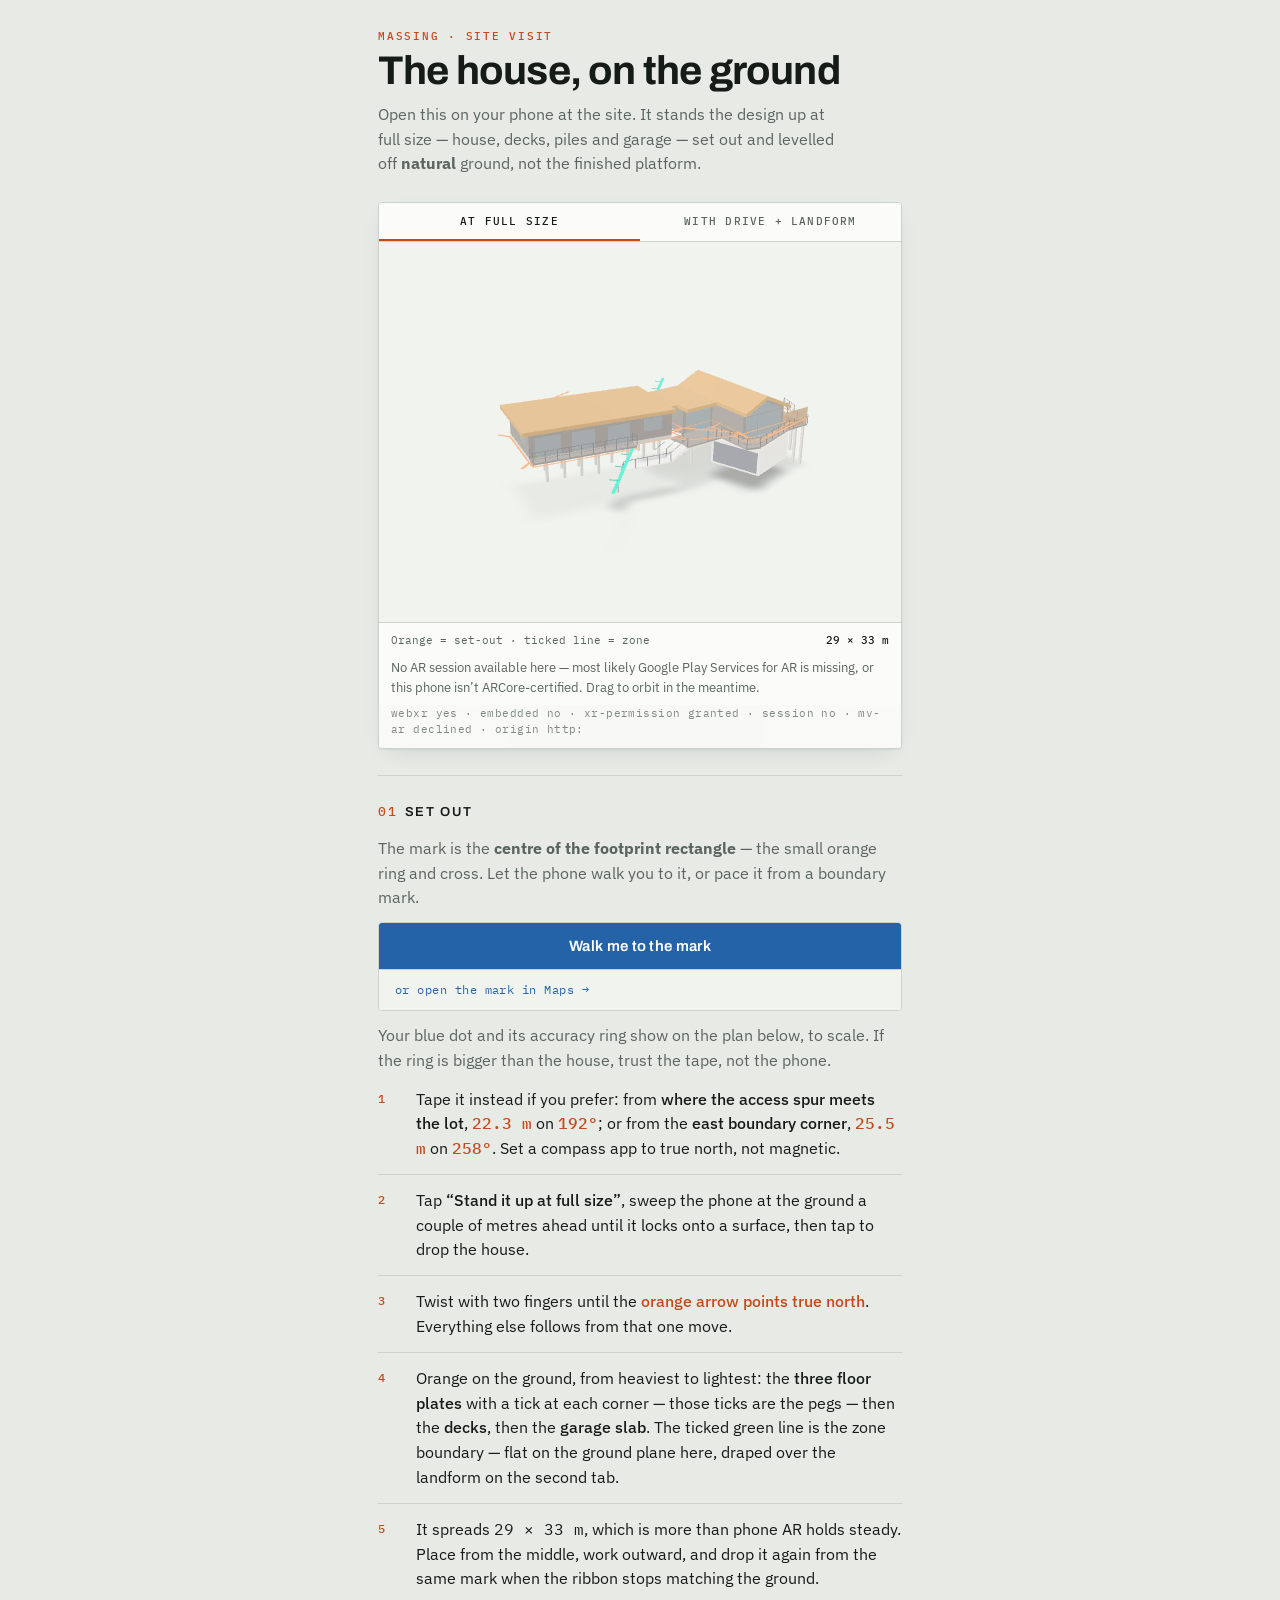
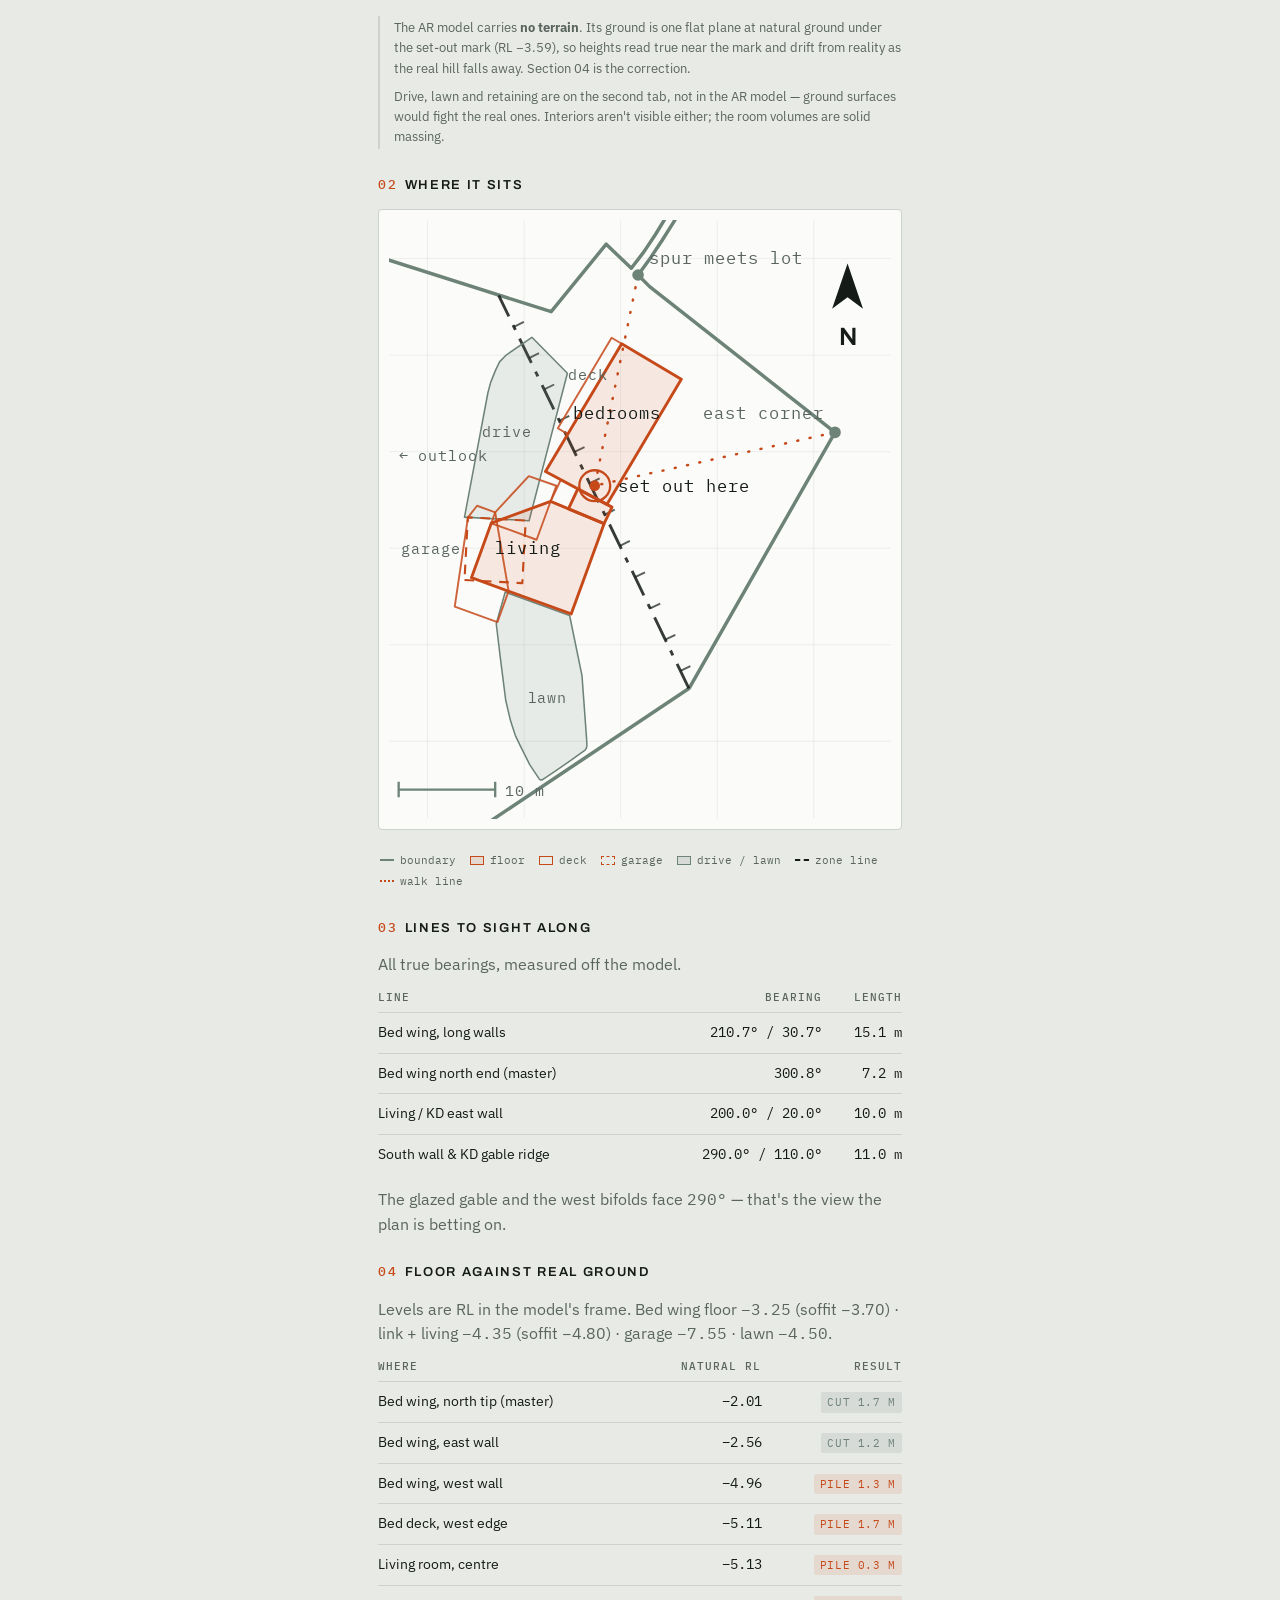
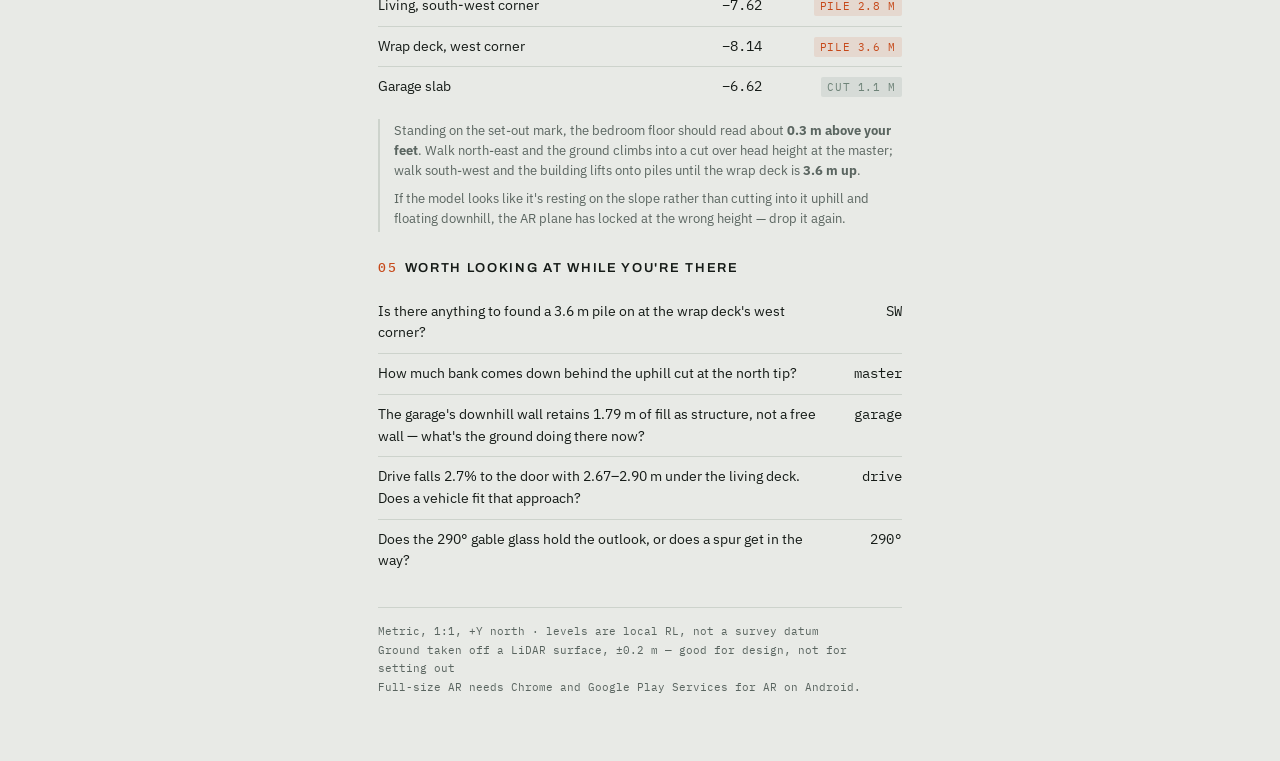
